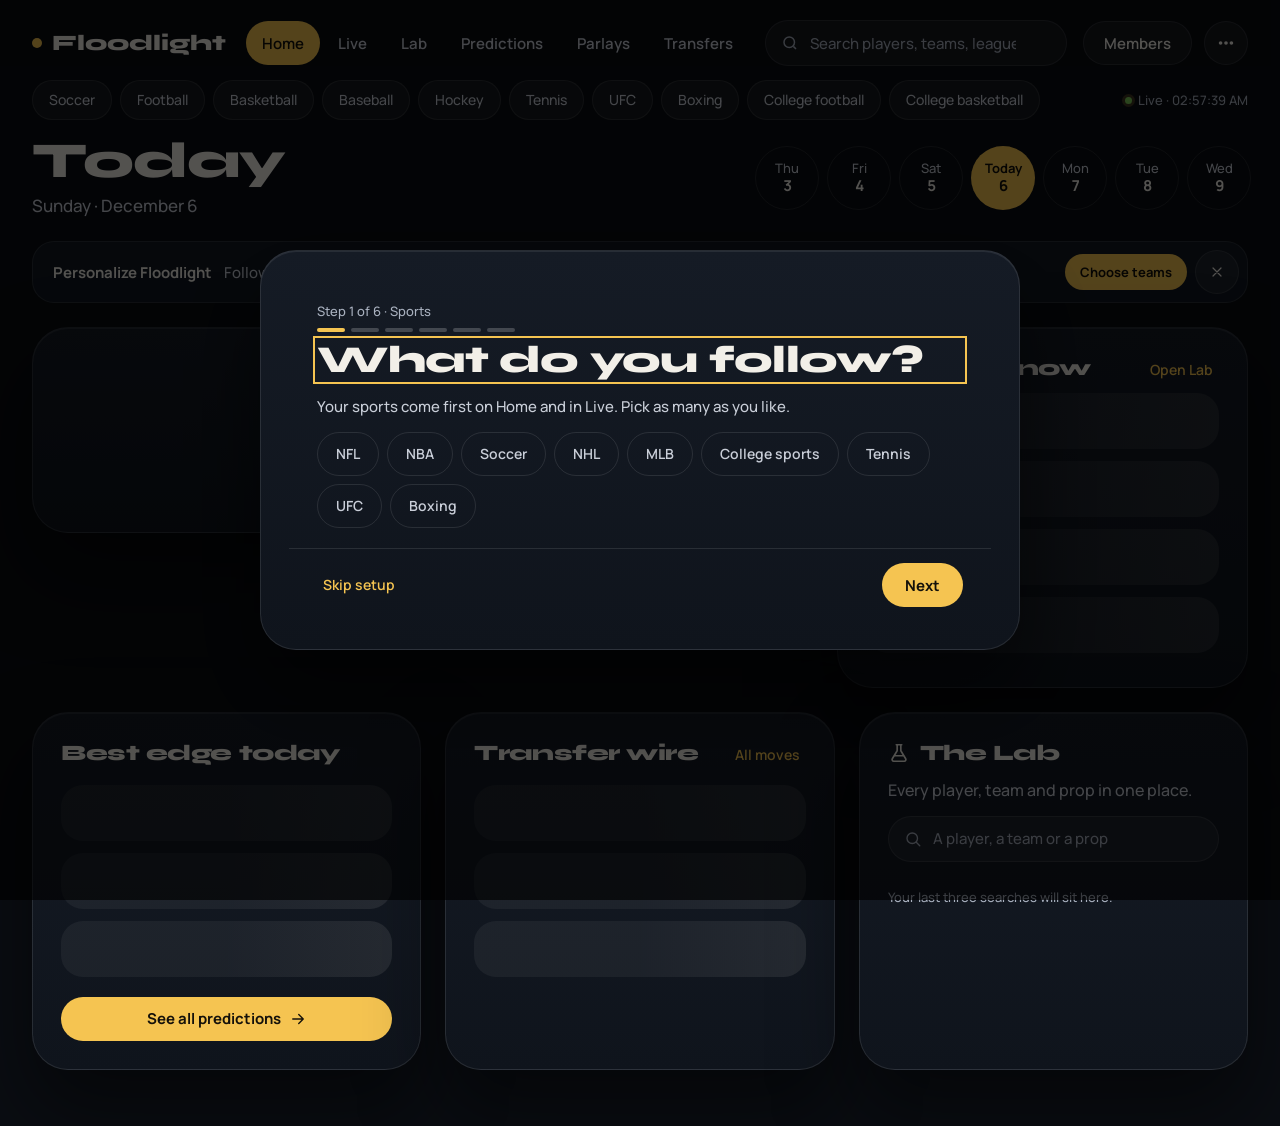
==== index.html @ 380889b6 "Merge main into the accounts and plans branch Co-Authored-By: Claude Opus 5.5 <noreply@anthropic.com" ====
<!doctype html>
<html lang="en">
<head>
<meta charset="utf-8">
<meta name="viewport" content="width=device-width,initial-scale=1,viewport-fit=cover">
<title>Floodlight</title>
<link rel="manifest" href="manifest.webmanifest">
<link rel="apple-touch-icon" href="icons/apple-touch-icon.png">
<link rel="icon" type="image/png" sizes="192x192" href="icons/icon-192.png">
<meta name="apple-mobile-web-app-capable" content="yes">
<meta name="mobile-web-app-capable" content="yes">
<meta name="apple-mobile-web-app-title" content="Floodlight">
<meta name="apple-mobile-web-app-status-bar-style" content="black-translucent">
<meta name="theme-color" content="#0A0D12">
<script id="flBoot">
/* The saved theme, applied before anything is drawn so the page never flashes the wrong one. Unknown or missing: Night Match. */
(function(){var T={'night-match':['dark','#0A0D12','Syne:wght@600..800&family=Manrope:wght@400..800','Night Match'],'team-colors':['light','#EEF0F4','Outfit:wght@400..900','Team Colors'],'members-club':['dark','#0B1411','Instrument+Serif:ital@0;1&family=Hanken+Grotesk:wght@400..800',"Members\u2019 Club"],'aurora-glass':['dark','#070A14','Sora:wght@200..800','Aurora Glass'],'chrono':['light','#F5F5F3','Jost:wght@200..700','Chrono'],'stadium-gold':['dark','#07080A','Barlow+Condensed:ital,wght@1,600;1,700;1,800;1,900&family=Barlow:ital,wght@0,400;0,500;0,600;0,700;1,500;1,600;1,700&family=Montserrat:ital,wght@0,700;0,800;1,700;1,800;1,900&family=Syne:wght@800','Stadium Gold']};
var r=document.documentElement,t=null,p={};try{t=localStorage.getItem('floodlight-theme');p=JSON.parse(localStorage.getItem('fl.look')||'{}')||{}}catch(e){}
var pv=/[?&]flpreview=([a-z-]+)/.exec(location.search);if(pv&&window.parent!==window){t=pv[1];window.FL_PREVIEW=true;r.classList.add('fl-preview')}   /* the theme preview in Settings: this theme, nothing saved */
if(!Object.prototype.hasOwnProperty.call(T,t))t='night-match';
window.FL_THEMES=T;window.flApplyTheme=function(id){if(!Object.prototype.hasOwnProperty.call(T,id))id='night-match';r.dataset.theme=id;r.dataset.scheme=T[id][0];
var m=document.querySelector('meta[name="theme-color"]');if(m)m.content=T[id][1];
var href='https://fonts.googleapis.com/css2?family='+T[id][2]+'&display=swap',l=document.getElementById('flFonts');
if(!l){l=document.createElement('link');l.rel='stylesheet';l.id='flFonts';document.head.appendChild(l)}if(l.getAttribute('href')!==href)l.setAttribute('href',href);return id};
window.flApplyTheme(t);if(p.bright==='dim'||p.bright==='bright')r.dataset.bright=p.bright})();
</script>
<link rel="preconnect" href="https://site.api.espn.com" crossorigin>
<link rel="preconnect" href="https://site.web.api.espn.com" crossorigin>
<link rel="preconnect" href="https://a.espncdn.com">
<link rel="preconnect" href="https://images.fotmob.com">
<link rel="preconnect" href="https://fonts.googleapis.com">
<link rel="preconnect" href="https://fonts.gstatic.com" crossorigin>
<link rel="stylesheet" href="theme.css" id="flTheme">
<link rel="stylesheet" href="arena.css" id="flArena">
<link rel="stylesheet" href="tokens.css" id="flTokens">
<link rel="stylesheet" href="heat.css">
<link rel="stylesheet" href="themes.css" id="flThemes">
<link rel="stylesheet" href="pages.css">
<style>
/* Layout: three-pane match centre. Competitions rail | fixtures list | match sheet (pitch, stats, flow). Collapses to chips + sheet on phones. */
:root{
  --bg:#EEF1F5; --surface:#FFFFFF; --surface-2:#F5F7FA; --line:#DCE1EA; --fg:#0E1420; --muted:#5C677D;
  --accent:#A87400; --accent-ink:#FFFFFF; --live:#E5383B; --win:#1F9D55; --draw:#8A93A6; --loss:#D64545;
  --pitch:#2F7A4C; --pitch-2:#2B7146; --chalk:rgba(255,255,255,.85);
  --shadow:0 1px 2px rgba(14,20,32,.06),0 6px 24px rgba(14,20,32,.06);
  --f-display:"Sofia Sans Extra Condensed","Arial Narrow",Impact,sans-serif;
  --f-body:"Sofia Sans",system-ui,-apple-system,"Segoe UI",sans-serif;
  --f-mono:"Sofia Sans",system-ui,-apple-system,"Segoe UI",sans-serif;   /* numbers use tabular figures, set on body */
  color-scheme:light;
}
@media (prefers-color-scheme: dark){:root:not([data-scheme="light"]){
  --bg:#0B111C; --surface:#121A28; --surface-2:#182234; --line:#243049; --fg:#E8ECF3; --muted:#8C98B0;
  --accent:#F4C542; --accent-ink:#1A1405; --live:#FF5A5F; --win:#3FCB7E; --draw:#8C98B0; --loss:#FF6B6B;
  --pitch:#164A2E; --pitch-2:#14432A; --chalk:rgba(255,255,255,.7);
  --shadow:0 1px 2px rgba(0,0,0,.3),0 8px 30px rgba(0,0,0,.25); color-scheme:dark}}
:root[data-scheme="dark"]{
  --bg:#0B111C; --surface:#121A28; --surface-2:#182234; --line:#243049; --fg:#E8ECF3; --muted:#8C98B0;
  --accent:#F4C542; --accent-ink:#1A1405; --live:#FF5A5F; --win:#3FCB7E; --draw:#8C98B0; --loss:#FF6B6B;
  --pitch:#164A2E; --pitch-2:#14432A; --chalk:rgba(255,255,255,.7);
  --shadow:0 1px 2px rgba(0,0,0,.3),0 8px 30px rgba(0,0,0,.25); color-scheme:dark}

*{box-sizing:border-box}
html,body{height:100%}
body{margin:0;background:var(--bg);color:var(--fg);font:14px/1.45 var(--f-body);-webkit-font-smoothing:antialiased}
/* home-screen app: keep content clear of the phone's status bar and give that strip the page colour */
body{padding-top:env(safe-area-inset-top,0px)}
body::before{content:"";position:fixed;top:0;left:0;right:0;height:env(safe-area-inset-top,0px);background:var(--bg);z-index:39}
button{font:inherit;color:inherit;background:none;border:0;cursor:pointer}
button:focus-visible,input:focus-visible,a:focus-visible{outline:2px solid var(--accent);outline-offset:2px;border-radius:var(--r-ctl)}
img{max-width:100%}
[hidden]{display:none!important}
.num{font-variant-numeric:tabular-nums}

/* ---------- top bar ---------- */
.top{position:sticky;top:env(safe-area-inset-top,0px);z-index:20;background:color-mix(in oklab,var(--bg) 88%,transparent);backdrop-filter:none;border-bottom:1px solid var(--line)}
.top-in{display:flex;align-items:center;gap:16px;padding-block:10px;padding-left:max(16px,env(safe-area-inset-left,0px));padding-right:max(16px,env(safe-area-inset-right,0px))}
.brand{display:flex;align-items:center;gap:10px;font:900 26px/1 var(--f-display);letter-spacing:.02em;text-transform:uppercase;white-space:nowrap}
.brand svg{width:28px;height:28px}
.brand small{font:600 12px/1 var(--f-mono);letter-spacing:.14em;color:var(--muted);text-transform:uppercase;margin-left:2px}
.search{flex:1;max-width:420px;margin-left:auto;position:relative}
.search input{width:100%;height:36px;border-radius:var(--r-pill);border:1px solid var(--line);background:var(--surface);color:var(--fg);padding:0 14px 0 34px;font:inherit}
.search svg{position:absolute;left:12px;top:10px;width:16px;height:16px;color:var(--muted)}
.icon-btn{width:36px;height:36px;border-radius:50%;border:1px solid var(--line);background:var(--surface);display:grid;place-items:center;flex:none}
.icon-btn svg{width:18px;height:18px}
.sync{font:500 12px/1 var(--f-mono);color:var(--muted);white-space:nowrap;display:flex;align-items:center;gap:6px}
.sync i{width:7px;height:7px;border-radius:50%;background:var(--win);display:inline-block}
.sync.busy i{background:var(--accent-fill);animation:pulse 1s infinite}

/* ---------- live ticker ---------- */
.ticker{display:flex;align-items:center;gap:8px;overflow-x:auto;scrollbar-width:none;padding-block:8px;padding-left:max(16px,env(safe-area-inset-left,0px));padding-right:max(16px,env(safe-area-inset-right,0px));border-top:1px solid var(--line)}
.ticker::-webkit-scrollbar{display:none}
.ticker .lab{flex:none;font:600 12px/1 var(--f-mono);letter-spacing:.16em;text-transform:uppercase;color:var(--live);display:flex;align-items:center;gap:6px}
.ticker .lab.next{color:var(--muted)}
.ticker .lab::before{content:"";width:7px;height:7px;border-radius:50%;background:currentColor;animation:pulse 1.4s infinite}
.ticker .lab.next::before{animation:none}
.tk{flex:none;display:flex;align-items:center;gap:7px;min-height:36px;padding:4px 12px 4px 4px;border-radius:var(--r-pill);background:var(--surface);border:1px solid var(--line);font-weight:600;font-size:13px;white-space:nowrap}
.tk:hover{border-color:var(--fg)}
.tk .mn{font:600 12px/1 var(--f-mono);color:#fff;background:var(--live-fill,var(--live));padding:6px 7px;border-radius:var(--r-pill);min-width:34px;text-align:center}
.tk .mn.pre{background:var(--surface-2);color:var(--muted)}
.tk img{width:18px;height:18px;object-fit:contain}
.tk .s{font:800 17px/1 var(--f-display);margin:0 2px}
.tk.sel{border-color:var(--fg);background:var(--surface-2)}
.sr-only{position:absolute;width:1px;height:1px;padding:0;margin:-1px;overflow:hidden;clip:rect(0,0,0,0);white-space:nowrap;border:0}
.group.live-group .group-h strong{color:var(--live)}
.skip{position:absolute;left:-999px;top:8px;z-index:99;background:var(--accent-fill);color:var(--accent-ink);padding:8px 12px;border-radius:var(--r-ctl);font-weight:600}
.skip:focus{left:16px}

/* ---------- shell ---------- */
.shell{display:grid;grid-template-columns:240px minmax(0,1fr) minmax(0,1.25fr);gap:20px;padding-block:20px;padding-left:max(16px,env(safe-area-inset-left,0px));padding-right:max(16px,env(safe-area-inset-right,0px));max-width:1640px;margin:0 auto;align-items:start}
.rail{position:sticky;top:calc(env(safe-area-inset-top,0px) + 126px);max-height:calc(100vh - 146px);overflow:auto;padding-right:4px;scrollbar-width:thin}
.rail h4{font:600 12px/1 var(--f-mono);letter-spacing:.16em;text-transform:uppercase;color:var(--muted);margin:18px 10px 8px}
.rail h4:first-child{margin-top:0}
.lg{display:flex;align-items:center;gap:10px;width:100%;text-align:left;padding:7px 10px;border-radius:var(--r-ctl);font-weight:500;color:var(--fg)}
.lg:hover{background:var(--surface)}
.lg.on{background:var(--fg);color:var(--bg)}
.lg img{width:18px;height:18px;object-fit:contain;flex:none}
.lg .dot{width:18px;height:18px;flex:none;display:grid;place-items:center}
.lg span{flex:1;min-width:0;overflow:hidden;text-overflow:ellipsis;white-space:nowrap}
.lg b{font:600 12px/1 var(--f-mono);padding:3px 6px;border-radius:var(--r-pill);background:var(--surface-2);color:var(--muted)}
.lg b.live{background:var(--live-fill,var(--live));color:#fff}
.lg.on b{background:color-mix(in oklab,var(--bg) 20%,transparent);color:var(--bg)}
.lg.empty{opacity:.45}

.chips{display:none}

/* ---------- fixtures ---------- */
.dates{position:relative;display:flex;gap:4px;overflow-x:auto;scrollbar-width:none}
.dates::-webkit-scrollbar{display:none}
.date{flex:none;display:inline-flex;align-items:baseline;gap:5px;height:34px;padding:0 11px;border-radius:var(--r-pill);border:1px solid transparent;background:transparent;line-height:34px;white-space:nowrap}
.date:hover{background:var(--surface-2)}
.date small{font:600 12px/1 var(--f-body);color:var(--muted)}
.date strong{font:800 16px/1 var(--f-display)}
.date.today{border-color:var(--line)}
.date.on{background:var(--accent-fill);border-color:var(--accent-fill);color:var(--accent-ink)}
.date.on small{color:inherit;opacity:.8}

.livebar{display:flex;align-items:center;gap:10px;margin-bottom:14px;flex-wrap:wrap}
.livebar h2{font:900 34px/1 var(--f-display);text-transform:uppercase;margin:0;letter-spacing:.01em}
.livebar .count{font:600 12px/1 var(--f-mono);color:var(--muted);letter-spacing:.08em;text-transform:uppercase}
.pill{display:inline-flex;align-items:center;gap:6px;padding:4px 9px;border-radius:var(--r-pill);font:600 12px/1 var(--f-mono);letter-spacing:.06em;text-transform:uppercase}
.pill.live{background:color-mix(in oklab,var(--live) 14%,transparent);color:var(--live)}
.pill.live::before{content:"";width:6px;height:6px;border-radius:50%;background:currentColor;animation:pulse 1.4s infinite}

.group{margin-bottom:18px}
.group-h{display:flex;align-items:center;gap:8px;padding:0 4px 8px;font:600 12px/1.2 var(--f-body);color:var(--muted)}
.group-h img{width:18px;height:18px;object-fit:contain}
.group-h strong{color:var(--fg);font-weight:600}
.cards{display:flex;flex-direction:column;gap:6px}

.m{position:relative;display:grid;grid-template-columns:64px minmax(0,1fr) auto;align-items:center;gap:12px;padding:10px 14px 10px 18px;background:var(--surface);border:1px solid var(--line);border-radius:var(--r-card);text-align:left;width:100%;overflow:hidden;transition:transform .15s,border-color .15s}
.m:hover{border-color:color-mix(in oklab,var(--fg) 25%,var(--line))}
.m.sel{border-color:var(--fg);box-shadow:var(--shadow)}
.m::before{content:"";position:absolute;left:0;top:0;bottom:0;width:5px;background:linear-gradient(var(--hc) 0 50%,var(--ac) 50% 100%)}
.m .st{font:600 12px/1.15 var(--f-mono);color:var(--muted);text-align:center}
.m .st.live{color:var(--live)}
.m .st.live .min{font-size:15px;display:block}
.m .st .ko{font-size:14px;color:var(--fg)}
.m .tms{display:grid;gap:5px;min-width:0}
.tm{display:flex;align-items:center;gap:9px;min-width:0}
.tm img{width:22px;height:22px;object-fit:contain;flex:none}
.tm span{font-weight:600;overflow:hidden;text-overflow:ellipsis;white-space:nowrap}
.tm.lose span{color:var(--muted);font-weight:500}
.sc{display:grid;gap:5px;text-align:right;font:800 22px/22px var(--f-display);min-width:20px}
.sc .lose{color:var(--muted)}
.m.goal-flash{animation:flash 2.4s ease-out}
@keyframes flash{0%,30%{background:color-mix(in oklab,var(--accent) 30%,var(--surface))}100%{background:var(--surface)}}
@keyframes pulse{50%{opacity:.35}}

.empty-state{padding:40px 20px;text-align:center;color:var(--muted);border:1px dashed var(--line);border-radius:var(--r-card)}
.empty-state strong{display:block;font:800 22px/1.1 var(--f-display);text-transform:uppercase;color:var(--fg);margin-bottom:6px}
.skel{height:64px;border-radius:var(--r-card);background:var(--surface);background-size:200% 100%;animation:sk 1.2s infinite}
@keyframes sk{to{background-position:-200% 0}}

/* ---------- match sheet ---------- */
.sheet{position:sticky;top:calc(env(safe-area-inset-top,0px) + 126px);background:var(--surface);border:1px solid var(--line);border-radius:var(--r-card);overflow:hidden;box-shadow:var(--shadow);max-height:calc(100vh - 146px);display:flex;flex-direction:column}
.sheet-body{overflow:auto;scrollbar-width:thin}
.hero{position:relative;padding:18px 20px 16px;background:
  linear-gradient(105deg,color-mix(in oklab,var(--hc) 26%,var(--surface)) 0 49.6%,color-mix(in oklab,var(--ac) 26%,var(--surface)) 50.4% 100%)}
.hero-top{display:flex;justify-content:space-between;align-items:center;gap:10px;font:600 12px/1.2 var(--f-mono);letter-spacing:.08em;text-transform:uppercase;color:var(--muted)}
.hero-top .lgname{display:flex;align-items:center;gap:6px;min-width:0}
.hero-top .lgname span{overflow:hidden;text-overflow:ellipsis;white-space:nowrap}
.close{display:grid}
.board{display:grid;grid-template-columns:minmax(0,1fr) auto minmax(0,1fr);align-items:center;gap:12px;margin-top:14px}
.side{display:flex;flex-direction:column;align-items:center;gap:8px;text-align:center;min-width:0}
.side img{width:68px;height:68px;object-fit:contain;filter:none}
.side strong{font:800 20px/1.05 var(--f-display);text-transform:uppercase;letter-spacing:.01em;text-wrap:balance}
.form{display:flex;gap:3px}
.form i{width:16px;height:16px;border-radius:4px;font:700 12px/16px var(--f-mono);font-style:normal;color:#fff;text-align:center}
.form .W{background:var(--win)}.form .D{background:var(--draw)}.form .L{background:var(--loss)}
.score{text-align:center}
.score .big{font:900 64px/0.9 var(--f-display);letter-spacing:.02em;white-space:nowrap}
.score .big em{font-style:normal;color:var(--muted);margin:0 6px;font-weight:600}
.score .status{margin-top:8px;display:inline-flex}
.score .kick{font:800 34px/1 var(--f-display)}
.score .sub{font:500 12px/1.3 var(--f-mono);color:var(--muted);margin-top:6px}
.scorers{display:grid;grid-template-columns:1fr 1fr;gap:16px;margin-top:12px;font-size:12px;color:var(--muted)}
.scorers div:last-child{text-align:right}
.meta-row{display:flex;flex-wrap:wrap;gap:6px 14px;justify-content:center;margin-top:12px;font:500 12px/1.3 var(--f-mono);color:var(--muted)}

.tabs{display:flex;gap:2px;padding:0 12px;border-bottom:1px solid var(--line);overflow-x:auto;scrollbar-width:none;background:var(--surface);position:sticky;top:0;z-index:2}
.tabs::-webkit-scrollbar{display:none}
.tab{padding:12px 12px 10px;font:600 13px/1 var(--f-body);color:var(--muted);border-bottom:2px solid transparent;white-space:nowrap}
.tab.on{color:var(--fg);border-color:var(--accent)}
.pane{padding:18px 20px 24px}
.pane h5{font:600 12px/1 var(--f-mono);letter-spacing:.16em;text-transform:uppercase;color:var(--muted);margin:0 0 10px}
.seg{display:inline-flex;border:1px solid var(--line);border-radius:var(--r-pill);padding:2px;margin-bottom:12px}
.seg button{padding:5px 12px;border-radius:var(--r-pill);font:600 12px/1 var(--f-body);color:var(--muted)}
.seg button.on{background:var(--fg);color:var(--bg)}

/* pitch */
.pitch-wrap{position:relative;border-radius:var(--r-card);overflow:hidden;background:var(--pitch)}
.pitch-wrap svg{display:block;width:100%;height:auto}
.legend{display:flex;flex-wrap:wrap;gap:6px 14px;margin-top:10px;font-size:12px;color:var(--muted);align-items:center}
.legend i{display:inline-block;width:10px;height:10px;border-radius:50%;margin-right:5px;vertical-align:-1px}
.tip{position:absolute;pointer-events:none;background:var(--fg);color:var(--bg);padding:6px 9px;border-radius:var(--r-ctl);font-size:12px;max-width:240px;line-height:1.3;transform:translate(-50%,calc(-100% - 10px));z-index:3}
.bench{display:grid;grid-template-columns:1fr 1fr;gap:16px;margin-top:16px}
.bench ul{list-style:none;margin:0;padding:0;display:grid;gap:5px;font-size:12.5px}
.bench li{display:flex;gap:8px;align-items:baseline}
.bench li b{font:600 12px/1 var(--f-mono);color:var(--muted);width:20px;text-align:right;flex:none}
.bench li.in{color:var(--win)}
.bench .head{display:flex;align-items:center;gap:8px;font-weight:600;margin-bottom:8px}
.bench .head i{width:10px;height:10px;border-radius:3px}
.bench .head small{font:500 12px/1 var(--f-mono);color:var(--muted);margin-left:auto}

/* stats */
.poss{margin-bottom:22px}
.poss-n{display:flex;justify-content:space-between;font:900 40px/1 var(--f-display)}
.poss-n small{font:600 12px/1 var(--f-mono);letter-spacing:.14em;color:var(--muted);text-transform:uppercase;align-self:center}
.poss-bar{display:flex;height:14px;border-radius:var(--r-pill);overflow:hidden;margin-top:8px;gap:3px}
.poss-bar div{transition:flex-grow .6s}
.stat{display:grid;grid-template-columns:48px 1fr 48px;align-items:center;gap:10px;margin-bottom:12px}
.stat .v{font:600 14px/1 var(--f-mono)}
.stat .v:last-child{text-align:right}
.stat .v.lead{color:var(--fg)}
.stat .v:not(.lead){color:var(--muted)}
.stat .lbl{font-size:12px;text-align:center;color:var(--muted);margin-bottom:5px}
.stat .bars{display:grid;grid-template-columns:1fr 1fr;gap:4px}
.stat .bars span{height:6px;border-radius:var(--r-pill);background:var(--surface-2);overflow:hidden;display:flex}
.stat .bars span:first-child{justify-content:flex-end}
.stat .bars i{display:block;height:100%;border-radius:var(--r-pill);transition:width .6s}

/* flow */
.flow svg{width:100%;height:auto;display:block;overflow:visible}
.events{list-style:none;margin:18px 0 0;padding:0;display:grid;gap:2px}
.ev{display:grid;grid-template-columns:1fr 44px 1fr;align-items:center;gap:10px;padding:7px 0;border-top:1px solid var(--line);font-size:13px}
.ev .min{font:600 12px/1 var(--f-mono);text-align:center;color:var(--muted)}
.ev .h{text-align:right}
.ev .who{font-weight:600}
.ev small{display:block;color:var(--muted);font-size:12px}
.ev .ic{display:inline-block;vertical-align:-2px}
.ev.period{grid-template-columns:1fr;text-align:center;font:600 12px/1 var(--f-mono);letter-spacing:.16em;color:var(--muted);text-transform:uppercase;padding:10px 0}

/* table */
.tbl-wrap{overflow-x:auto}
table{width:100%;border-collapse:collapse;font-size:13px}
th{font:600 12px/1 var(--f-mono);letter-spacing:.1em;text-transform:uppercase;color:var(--muted);text-align:right;padding:8px 6px;border-bottom:1px solid var(--line)}
th:nth-child(2){text-align:left}
td{padding:7px 6px;text-align:right;border-bottom:1px solid var(--line);font-variant-numeric:tabular-nums}
td.t{text-align:left;display:flex;align-items:center;gap:8px;white-space:nowrap}
td.t img{width:18px;height:18px;object-fit:contain}
td.r{position:relative;color:var(--muted);font-family:var(--f-mono);font-size:12px;padding-left:10px}
td.r i{position:absolute;left:0;top:6px;bottom:6px;width:3px;border-radius:2px}
tr.hl td{background:color-mix(in oklab,var(--accent) 14%,transparent);font-weight:600}
td.pts{font-weight:700}
.notes{display:flex;flex-wrap:wrap;gap:6px 14px;margin-top:10px;font-size:12px;color:var(--muted)}
.notes i{display:inline-block;width:8px;height:8px;border-radius:2px;margin-right:5px}
.grp-name{font:800 16px/1 var(--f-display);text-transform:uppercase;margin:18px 0 6px}
.grp-name{display:flex;align-items:center;gap:8px}.conf-logo{width:24px;height:24px;object-fit:contain;flex:none}.conf-logo.sm{width:16px;height:16px;vertical-align:-3px;margin-right:5px}
.lg img[src*="NCAA_D"]{width:30px!important;height:18px!important;object-fit:contain;background:#fff;border-radius:4px;padding:1px 2px}

/* feed */
.feed{list-style:none;margin:0;padding:0}
.feed li{display:grid;grid-template-columns:42px 1fr;gap:10px;padding:9px 0;border-top:1px solid var(--line);font-size:13px}
.feed li:first-child{border-top:0}
.feed .min{font:600 12px/1.4 var(--f-mono);color:var(--muted)}
.feed li.key{font-weight:600}
.feed li.key .min{color:var(--accent)}

.sheet-empty{padding:60px 30px;text-align:center;color:var(--muted)}
.sheet-empty svg{width:120px;margin:0 auto 14px;display:block;opacity:.8}
.sheet-empty strong{display:block;font:900 28px/1 var(--f-display);text-transform:uppercase;color:var(--fg);margin-bottom:8px}
.note{font-size:13px;color:var(--muted);padding:24px 0;text-align:center}

/* toast */
.toasts{position:fixed;right:max(16px,env(safe-area-inset-right,0px));top:calc(env(safe-area-inset-top,0px) + 70px);display:grid;gap:8px;z-index:50}
.toast{position:relative;background:var(--fg);color:var(--bg);border-radius:var(--r-card);padding:10px 40px 10px 16px;display:flex;align-items:center;gap:12px;box-shadow:var(--shadow);animation:tin .4s cubic-bezier(.2,1.4,.4,1);cursor:pointer;max-width:min(360px,calc(100vw - 32px))}
.toast-x{position:absolute;top:50%;right:8px;transform:translateY(-50%);width:26px;height:26px;border-radius:50%;display:grid;place-items:center;color:var(--bg);opacity:.7;font-size:13px;line-height:1}
.toast-x:hover,.toast-x:focus-visible{opacity:1;background:color-mix(in oklab,var(--bg) 18%,transparent)}
.toast b{font:900 26px/1 var(--f-display);color:var(--accent);letter-spacing:.04em}
.toast span{font:600 13px/1.25 var(--f-body)}
@keyframes tin{from{transform:translateX(30px);opacity:0}}


/* ---------- search results ---------- */
.sresults{position:absolute;top:42px;left:0;right:0;min-width:300px;background:var(--surface);border:1px solid var(--line);border-radius:var(--r-card);box-shadow:var(--shadow);padding:6px;z-index:30;max-height:70vh;overflow:auto}
.sr-h{font:600 12px/1 var(--f-mono);letter-spacing:.14em;text-transform:uppercase;color:var(--muted);padding:10px 10px 6px}
.sr{display:flex;align-items:center;gap:10px;width:100%;padding:8px 10px;border-radius:var(--r-ctl);text-align:left}
.sr:hover,.sr:focus-visible{background:var(--surface-2)}
.sr img{width:26px;height:26px;object-fit:contain;flex:none}
.sr img.face{width:34px;height:42px;border-radius:var(--r-ctl);object-fit:cover;object-position:50% 10%;background:var(--surface-2)}
.sr div{min-width:0}.sr strong{display:block;font-weight:600;overflow:hidden;text-overflow:ellipsis;white-space:nowrap}
.sr small{display:block;color:var(--muted);font-size:12px;overflow:hidden;text-overflow:ellipsis;white-space:nowrap}
.sr-none{padding:14px 10px;color:var(--muted);font-size:13px}

/* ---------- team & player pages ---------- */
.back{display:inline-flex;align-items:center;gap:4px;font:600 12px/1 var(--f-body);color:var(--fg);padding:6px 11px 6px 7px;border-radius:var(--r-pill);border:1px solid var(--line);background:var(--surface)}
.back svg{width:14px;height:14px}
.hero.solo{background:color-mix(in oklab,var(--tc) 30%,var(--surface))}
.thead{display:flex;gap:16px;align-items:center;margin-top:14px}
.thead .crest{width:76px;height:76px;object-fit:contain;flex:none;filter:none}
.thead .face{width:92px;height:116px;border-radius:var(--r-card);object-fit:cover;object-position:50% 8%;background:var(--surface-2);border:3px solid var(--tc);flex:none;box-shadow:none}
.thead h3{font:900 34px/0.95 var(--f-display);text-transform:uppercase;margin:0;text-wrap:balance}
.thead p{margin:6px 0 0;color:var(--muted);font-size:13px;display:flex;flex-wrap:wrap;gap:4px 10px;align-items:center}
.thead p img{width:18px;height:18px;object-fit:contain;vertical-align:-4px}
.tiles{display:grid;grid-template-columns:repeat(4,minmax(0,1fr));gap:8px;margin-top:16px}
.tile{background:color-mix(in oklab,var(--surface) 75%,transparent);border:1px solid var(--line);border-radius:var(--r-ctl);padding:10px 12px}
.tile b{display:block;font:800 26px/1 var(--f-display)}
.tile span{font:600 12px/1.2 var(--f-mono);letter-spacing:.1em;text-transform:uppercase;color:var(--muted)}
.linkbtn{color:inherit;font:inherit;text-decoration:underline;text-decoration-color:color-mix(in oklab,var(--fg) 30%,transparent);text-underline-offset:3px}
.linkbtn:hover{text-decoration-color:currentColor}
.prow{display:grid;grid-template-columns:28px 22px minmax(0,1fr) auto;align-items:center;gap:10px;padding:8px 6px;border-top:1px solid var(--line);width:100%;text-align:left;font-size:13px}
.prow:hover{background:var(--surface-2)}
.prow b{font:600 12px/1 var(--f-mono);color:var(--muted);text-align:right}
.prow img{width:22px;height:15px;object-fit:cover;border-radius:2px}
.prow .nm{min-width:0}.prow .nm span{font-weight:600}.prow .nm small{display:block;color:var(--muted);font-size:12px}
.prow .st2{font:500 12px/1 var(--f-mono);color:var(--muted);white-space:nowrap;text-align:right}
.fx{display:grid;grid-template-columns:64px minmax(0,1fr) auto;gap:10px;align-items:center;padding:9px 0;border-top:1px solid var(--line);font-size:13px}
.fx .d{font:600 12px/1.3 var(--f-mono);color:var(--muted)}
.fx .vs{display:flex;align-items:center;gap:8px;min-width:0}
.fx .vs img{width:18px;height:18px;object-fit:contain;flex:none}
.fx .vs span{overflow:hidden;text-overflow:ellipsis;white-space:nowrap}
.fx .vs small{color:var(--muted);white-space:nowrap}
.fx .r{display:flex;align-items:center;gap:8px;font:600 13px/1 var(--f-mono)}
.res{font:700 12px/1 var(--f-mono);padding:4px 6px;border-radius:var(--r-ctl);color:#fff;display:inline-block;min-width:20px;text-align:center}
.res.W{background:var(--win)}.res.D{background:var(--draw)}.res.L{background:var(--loss)}
.news a{display:grid;grid-template-columns:minmax(0,1fr) auto;gap:12px;padding:11px 0;border-top:1px solid var(--line);color:var(--fg);text-decoration:none;align-items:center}
.news a:hover strong{text-decoration:underline}
.news strong{font-weight:600;display:block}
.news small{color:var(--muted);font-size:12px}
.news img{width:88px;height:50px;object-fit:cover;border-radius:var(--r-ctl)}
.bio{display:grid;grid-template-columns:repeat(2,minmax(0,1fr));gap:1px;background:var(--line);border:1px solid var(--line);border-radius:var(--r-card);overflow:hidden;margin-bottom:20px}
.bio div{background:var(--surface);padding:10px 12px;min-width:0}
.bio span{display:block;font:600 12px/1 var(--f-mono);letter-spacing:.12em;text-transform:uppercase;color:var(--muted);margin-bottom:5px}
.bio strong{font-weight:600;display:flex;align-items:center;gap:6px;flex-wrap:wrap}
.bio strong img{width:20px;height:14px;object-fit:cover;border-radius:2px}
.bio a{color:var(--fg)}
.clubs{display:flex;flex-wrap:wrap;gap:8px;margin-bottom:20px}
.club{display:flex;align-items:center;gap:8px;padding:5px 12px 5px 5px;border:1px solid var(--line);border-radius:var(--r-pill);font-size:12.5px;font-weight:600;background:var(--surface)}
.club img{width:24px;height:24px;object-fit:contain}
.club small{font:500 12px/1 var(--f-mono);color:var(--muted)}
.club.now{border-color:var(--fg)}
.ai{border:1px solid var(--line);border-radius:var(--r-card);padding:16px;margin-top:20px;background:var(--surface-2)}
.ai h4{margin:0 0 6px;font:800 21px/1.1 var(--f-display);text-transform:uppercase}
.ai p{margin:0 0 12px;color:var(--muted);font-size:13px;max-width:62ch}
.btn{display:inline-flex;align-items:center;gap:8px;padding:9px 15px;border-radius:var(--r-pill);background:var(--fg);color:var(--bg);font-weight:600;font-size:13px}
.btn.ghost{background:transparent;color:var(--fg);border:1px solid var(--line)}
.btn[disabled]{opacity:.5;cursor:wait}
.keyrow{display:flex;gap:8px;flex-wrap:wrap;margin-top:4px}
.keyrow input{flex:1;min-width:200px;height:38px;border-radius:var(--r-pill);border:1px solid var(--line);background:var(--surface);color:var(--fg);padding:0 14px;font:inherit}
.conf{font:600 12px/1 var(--f-mono);padding:3px 6px;border-radius:var(--r-pill);text-transform:uppercase;letter-spacing:.06em;white-space:nowrap}
.conf.high{background:color-mix(in oklab,var(--win) 18%,transparent);color:var(--win)}
.conf.medium{background:color-mix(in oklab,var(--accent) 22%,transparent);color:var(--accent)}
.conf.low{background:color-mix(in oklab,var(--loss) 16%,transparent);color:var(--loss)}
.xi-list{list-style:none;margin:12px 0 0;padding:0}
.xi-list li{display:grid;grid-template-columns:28px 44px minmax(0,1fr) auto;gap:8px;align-items:baseline;padding:7px 0;border-top:1px solid var(--line);font-size:13px}
.xi-list b{font:600 12px/1 var(--f-mono);color:var(--muted);text-align:right}
.xi-list .pos{font:600 12px/1 var(--f-mono);color:var(--muted)}
.xi-list small{display:block;color:var(--muted);font-size:12px}
.srcs{list-style:none;padding:0;margin:8px 0 0;display:grid;gap:7px;font-size:12.5px}
.srcs a{color:var(--fg)}
.srcs small{color:var(--muted)}
.callout{font-size:12.5px;color:var(--muted);border-left:3px solid var(--accent);padding:6px 0 6px 12px;margin:12px 0}
.ctable td,.ctable th{white-space:nowrap}
.ctable td.t{white-space:nowrap}
.ctable tr.season td{border-top:2px solid var(--line)}
.sub-h{display:flex;align-items:baseline;justify-content:space-between;gap:10px;margin:22px 0 10px}
.sub-h h5{margin:0}
.sub-h small{color:var(--muted);font-size:12px}
.err{color:var(--loss);font-size:13px;margin-top:10px}
@media (max-width:520px){ .tiles{grid-template-columns:repeat(2,minmax(0,1fr))} .thead h3{font-size:28px} .bio{grid-template-columns:1fr 1fr} }


/* ---------- odds, values, injuries, settings ---------- */
.mv{font:700 12px/1 var(--f-mono);white-space:nowrap}
.mv.up{color:var(--win)}.mv.down{color:var(--loss)}.mv.flat{color:var(--muted)}
.mls{display:grid;grid-template-columns:repeat(3,minmax(0,1fr));gap:8px}
.ml{position:relative;overflow:hidden;border:1px solid var(--line);border-radius:var(--r-card);padding:12px 12px 14px;background:var(--surface)}
.ml .lbl{display:block;font-size:12px;font-weight:600;color:var(--muted);overflow:hidden;text-overflow:ellipsis;white-space:nowrap}
.ml b{display:block;font:900 34px/1 var(--f-display);margin:6px 0 4px}
.ml .am{font:600 12px/1 var(--f-mono);color:var(--muted)}
.ml i{position:absolute;left:0;bottom:0;height:4px;background:var(--c)}
.lines{display:grid;gap:2px}
.ln{display:grid;grid-template-columns:minmax(0,1.3fr) minmax(60px,1fr) auto;gap:12px;align-items:center;padding:8px 6px;border-top:1px solid var(--line);font-size:13px;border-radius:var(--r-ctl)}
.ln small{color:var(--muted);font-size:12px}
.ln.main{background:color-mix(in oklab,var(--accent) 12%,transparent)}
.ln .bar{height:6px;border-radius:var(--r-pill);background:var(--surface-2);overflow:hidden}
.ln .bar i{display:block;height:100%;border-radius:var(--r-pill)}
.ln .pv{font:600 13px/1 var(--f-mono);white-space:nowrap;text-align:right}
.tick-up{animation:tup 1.6s ease-out}.tick-down{animation:tdn 1.6s ease-out}
@keyframes tup{0%,40%{background:color-mix(in oklab,var(--win) 22%,var(--surface))}}
@keyframes tdn{0%,40%{background:color-mix(in oklab,var(--loss) 22%,var(--surface))}}
.srcnote{font-size:12px;color:var(--muted);margin-top:16px;line-height:1.5}
.srcnote a{color:var(--fg)}
.oddrow{display:flex;gap:6px;flex-wrap:wrap;margin-top:2px;font:600 12px/1 var(--f-mono);color:var(--muted)}
.oddrow span{padding:3px 6px;border-radius:var(--r-ctl);background:var(--surface-2)}
.oddrow span.fav{background:color-mix(in oklab,var(--accent) 18%,transparent);color:var(--fg)}
.stat-badge{display:inline-block;font:600 12px/1 var(--f-mono);padding:3px 6px;border-radius:var(--r-pill);letter-spacing:.03em;white-space:nowrap;vertical-align:1px}
.stat-badge.injured{background:color-mix(in oklab,var(--loss) 16%,transparent);color:var(--loss)}
.stat-badge.suspended{background:color-mix(in oklab,var(--accent) 22%,transparent);color:var(--accent)}
.stat-badge.absent{background:var(--surface-2);color:var(--muted)}
img.mini{width:28px;height:35px;border-radius:var(--r-ctl);object-fit:cover;object-position:50% 10%;background:var(--surface-2);flex:none}
.news-out li{align-items:center}
.news-out li small{display:block;color:var(--muted);font-size:12px}
.prow.ph{grid-template-columns:28px 36px minmax(0,1fr) auto}
.xi-list li.ph{grid-template-columns:28px 30px minmax(0,1fr) auto;align-items:center}
.face-s{width:34px;height:42px;border-radius:var(--r-ctl);object-fit:cover;object-position:50% 10%;background:var(--surface-2);display:block}
img.espn-shot{object-fit:contain;object-position:50% 100%}
.prow .val{font:700 12.5px/1.2 var(--f-mono);color:var(--fg);text-align:right;white-space:nowrap}
.prow .val small{display:block;font-weight:500;color:var(--muted);font-size:12px}
.prow.out .nm span{color:var(--muted)}
.favbtn{display:inline-flex;align-items:center;gap:6px;font:600 12px/1 var(--f-body);padding:7px 12px;border-radius:var(--r-pill);border:1px solid var(--line);background:var(--surface);margin-top:10px}
.favbtn[aria-pressed="true"]{background:var(--fg);color:var(--bg);border-color:var(--fg)}
.quick{display:flex;gap:6px;margin:-4px 0 16px;overflow-x:auto;scrollbar-width:none}
.quick::-webkit-scrollbar{display:none}
.qf{flex:none;display:inline-flex;align-items:center;gap:6px;min-height:34px;padding:0 14px;border-radius:var(--r-pill);border:1px solid var(--line);background:var(--surface);font-weight:600;font-size:13px}
.qf[aria-pressed="true"]{background:var(--fg);color:var(--bg);border-color:var(--fg)}
.qf .dot{width:7px;height:7px;border-radius:50%;background:var(--live-fill,var(--live))}
.prefs{position:absolute;right:0;top:44px;width:260px;background:var(--surface);border:1px solid var(--line);border-radius:var(--r-card);box-shadow:var(--shadow);padding:14px;z-index:40}
.prefs h5{font:600 12px/1 var(--f-mono);letter-spacing:.14em;text-transform:uppercase;color:var(--muted);margin:0 0 8px}
.prefs .seg{display:flex;margin-bottom:12px}.prefs .seg button{flex:1}
.chk{display:flex;align-items:center;gap:10px;padding:7px 0;font-size:13.5px;font-weight:500;cursor:pointer}
.chk input{width:18px;height:18px;accent-color:var(--accent)}
.prefwrap{position:relative}
.bottomnav{display:none}
.chips.mk-hide{display:none!important}
code{font-family:var(--f-mono);font-size:.92em;background:var(--surface-2);padding:1px 5px;border-radius:4px}
:root[data-contrast="high"]{--muted:color-mix(in oklab,var(--fg) 82%,var(--bg));--line:color-mix(in oklab,var(--fg) 45%,var(--bg));--surface-2:color-mix(in oklab,var(--fg) 10%,var(--bg))}
:root[data-contrast="high"] :focus-visible{outline-width:3px!important;outline-offset:3px!important}
:root[data-contrast="high"] .m,:root[data-contrast="high"] .tk,:root[data-contrast="high"] .qf{border-width:2px}
:root[data-motion="reduce"] *{animation:none!important;transition:none!important}
@media (max-width:820px){
  .bottomnav{display:grid;grid-template-columns:repeat(5,1fr);position:fixed;left:0;right:0;bottom:0;z-index:35;background:color-mix(in oklab,var(--surface) 94%,transparent);backdrop-filter:none;border-top:1px solid var(--line);padding-bottom:env(safe-area-inset-bottom,0px);padding-left:env(safe-area-inset-left,0px);padding-right:env(safe-area-inset-right,0px)}
  .bottomnav button{display:flex;flex-direction:column;align-items:center;gap:3px;padding:9px 0 8px;font:600 12px/1 var(--f-body);color:var(--muted);min-height:54px}
  .bottomnav button[aria-current="true"]{color:var(--fg)}
  .bottomnav svg{width:22px;height:22px}
  .bottomnav b{position:absolute;margin-left:22px;margin-top:-2px;font:700 12px/1 var(--f-mono);background:var(--live-fill,var(--live));color:#fff;padding:2px 4px;border-radius:var(--r-pill)}
  .shell{padding-bottom:84px}
  .mls{gap:6px}.ml b{font-size:28px}
  .prefs{position:fixed;left:16px;right:16px;width:auto;top:calc(env(safe-area-inset-top,0px) + 60px)}
}


/* ---------- dates, seasons, transfers ---------- */
.datebar{display:flex;align-items:center;gap:6px;margin-bottom:10px}
.dnav{flex:none;width:36px;height:36px;border-radius:50%;border:1px solid var(--line);background:var(--surface);font:700 17px/1 var(--f-body);display:grid;place-items:center}
.dtoggle{flex:1;min-width:0;display:flex;align-items:center;gap:9px;height:36px;padding:0 14px;border-radius:var(--r-pill);border:1px solid var(--line);background:var(--surface);font-weight:600;font-size:13.5px}
.dtoggle > svg{width:16px;height:16px;flex:none;color:var(--muted)}
.dtoggle span{flex:1;min-width:0;text-align:left;overflow:hidden;text-overflow:ellipsis;white-space:nowrap}
.dtoggle .chev{transition:transform .2s}
.dtoggle[aria-expanded="true"]{border-color:var(--fg)}
.dtoggle[aria-expanded="true"] .chev{transform:rotate(180deg)}
.datepanel{display:flex;align-items:center;gap:8px;margin:0 0 14px;padding:4px;border:1px solid var(--line);border-radius:var(--r-pill);background:var(--surface)}
.datepanel .dates{flex:1;min-width:0}
.cal-pick{flex:none;position:relative;display:inline-flex;align-items:center;gap:6px;height:34px;padding:0 12px;border-radius:var(--r-pill);background:var(--surface-2);font:600 12px/1 var(--f-body);cursor:pointer;white-space:nowrap}
.cal-pick svg{width:15px;height:15px;pointer-events:none}
.cal-pick input{position:absolute;inset:0;opacity:0;width:100%;height:100%;cursor:pointer}
.cal-pick:focus-within{outline:2px solid var(--accent);outline-offset:2px}
@media (max-width:520px){ .cal-pick b{display:none} }
.season{display:inline-flex;align-items:center;gap:8px;font:600 12px/1 var(--f-mono);letter-spacing:.12em;text-transform:uppercase;color:var(--muted)}
.season select{font:600 13px/1 var(--f-body);letter-spacing:0;text-transform:none;color:var(--fg);background:var(--surface);border:1px solid var(--line);border-radius:var(--r-pill);padding:7px 12px;min-height:34px}
.tc-bar{display:flex;justify-content:space-between;align-items:center;gap:10px;margin-bottom:14px;flex-wrap:wrap}
.tc-bar .season{min-width:0;max-width:100%}.tc-bar .season select{min-width:0;max-width:100%;text-overflow:ellipsis}
.trow{display:grid;grid-template-columns:36px minmax(0,1.2fr) minmax(0,1fr) auto;gap:10px;align-items:center;width:100%;text-align:left;padding:8px 6px;border-top:1px solid var(--line);font-size:13px}
.trow:hover{background:var(--surface-2)}
.trow .nm{min-width:0}.trow .nm span{font-weight:600}.trow .nm small{display:block;color:var(--muted);font-size:12px;overflow:hidden;text-overflow:ellipsis;white-space:nowrap}
.club-c{display:flex;align-items:center;gap:7px;min-width:0;font-size:12.5px}
.club-c img{width:20px;height:20px;object-fit:contain;flex:none}
.club-c span{min-width:0;overflow:hidden;text-overflow:ellipsis;white-space:nowrap}
.club-c small{display:block;color:var(--muted);font-size:12px}
.fee{font:700 12.5px/1 var(--f-mono);white-space:nowrap;text-align:right}
.fee.loan{color:var(--accent)}.fee.free{color:var(--win)}.fee.other{color:var(--muted)}
.rank-row{display:grid;grid-template-columns:26px minmax(0,1fr);align-items:center}
.rank-row > b{font:600 12px/1 var(--f-mono);color:var(--muted)}
.pager{display:flex;gap:8px;justify-content:center;margin-top:14px}
.timeline{list-style:none;margin:0;padding:0 0 0 14px;border-left:2px solid var(--line)}
.timeline li{position:relative;display:grid;grid-template-columns:minmax(0,1fr) auto;gap:4px 10px;padding:10px 0 10px 12px}
.timeline li::before{content:"";position:absolute;left:-21px;top:16px;width:10px;height:10px;border-radius:50%;background:var(--surface);border:2px solid var(--accent)}
.timeline .d{grid-column:1/-1;font:600 12px/1 var(--f-mono);color:var(--muted)}
.timeline small{grid-column:1/-1;color:var(--muted);font-size:12px}
.timeline .fee{max-width:9em;white-space:normal;line-height:1.25}
.mv-line{display:flex;align-items:center;gap:8px;flex-wrap:wrap;font-size:13.5px}
.mv-line .cl{display:inline-flex;align-items:center;gap:6px}
.mv-line img{width:20px;height:20px;object-fit:contain}
@media (max-width:520px){ .trow{grid-template-columns:34px minmax(0,1fr) auto} .trow .club-c{grid-column:2;grid-row:2} .trow .fee{grid-row:1/3;grid-column:3} }


/* ---------- transfer market page ---------- */
#market{min-width:0}
@media (min-width:1181px){ .shell.mk-page{grid-template-columns:240px minmax(0,1.7fr) minmax(320px,.9fr)} }
@media (min-width:821px) and (max-width:1180px){ .shell.mk-page{grid-template-columns:minmax(0,1.5fr) minmax(280px,1fr)} }
.agreed{font:700 12px/1 var(--f-mono);background:var(--surface-2);color:var(--muted);padding:2px 5px;border-radius:var(--r-pill);margin-left:4px}
.mk-modes{display:flex;flex-wrap:wrap;margin-bottom:12px}
.mk-src{display:flex;align-items:center;gap:8px;margin-bottom:12px;flex-wrap:wrap}
.mk-src .cal-pick{background:var(--surface);border:1px solid var(--line);height:36px}
.mk-upd{font:500 12px/1.3 var(--f-mono);color:var(--muted)}
.mk-filters{display:flex;flex-wrap:wrap;gap:8px 10px;align-items:center;padding:12px;border:1px solid var(--line);border-radius:var(--r-card);background:var(--surface);margin-bottom:14px}
.mk-filters .season{letter-spacing:.08em}
.mk-filters .season select{padding:6px 10px;min-height:32px;font-size:12.5px}
.mk-q{position:relative;flex:1 1 180px;min-width:160px}
.mk-q input{width:100%;height:34px;border-radius:var(--r-pill);border:1px solid var(--line);background:var(--surface-2);color:var(--fg);padding:0 12px 0 32px;font:inherit;font-size:13px}
.mk-q svg{position:absolute;left:11px;top:9px;width:15px;height:15px;color:var(--muted)}
.mk-tiles{margin:0 0 12px}
.mk-tiles .tile span{display:block;overflow:hidden;text-overflow:ellipsis;white-space:nowrap}
.mk-list{display:flex;flex-direction:column}
.mk-row{display:grid;grid-template-columns:36px minmax(0,1.1fr) minmax(0,1.6fr) auto;gap:12px;align-items:center;width:100%;text-align:left;padding:9px 8px;border-top:1px solid var(--line);font-size:13px;border-radius:var(--r-ctl)}
.mk-row:hover{background:var(--surface)}
.mk-row.new{background:color-mix(in oklab,var(--accent) 10%,transparent)}
.mk-row .nm{min-width:0}.mk-row .nm span{font-weight:600}
.mk-row .nm small{display:block;color:var(--muted);font-size:12px;overflow:hidden;text-overflow:ellipsis;white-space:nowrap}
.newtag{font:700 12px/1 var(--f-mono);font-style:normal;background:var(--accent-fill);color:var(--accent-ink);padding:2px 5px;border-radius:var(--r-pill);vertical-align:1px;margin-left:4px}
.mk-move{display:grid;grid-template-columns:minmax(0,1fr) auto minmax(0,1fr);gap:8px;align-items:center;min-width:0}
.mk-move > .mk-club:only-child{grid-column:1/-1}
.mk-club{display:flex;align-items:center;gap:7px;min-width:0;font-size:12.5px}
.mk-club img,.mk-club .nocrest{width:20px;height:20px;object-fit:contain;flex:none}
.nocrest{display:inline-block;border-radius:50%;background:var(--surface-2)}
.mk-club span{min-width:0;overflow:hidden;text-overflow:ellipsis;white-space:nowrap}
.mk-club small{display:block;color:var(--muted);font-size:12px;overflow:hidden;text-overflow:ellipsis}
.mk-move .arrow{color:var(--muted);font-weight:700}
.mk-fee{text-align:right;white-space:nowrap}
.mk-fee small{display:block;color:var(--muted);font-size:12px;margin-top:4px}
.fee.paid{color:var(--fg)}
.mk-agg{display:grid;grid-template-columns:22px minmax(0,1fr) auto;gap:10px;align-items:center;padding:7px 0;border-top:1px solid var(--line);font-size:13px}
.mk-agg img,.mk-agg .nocrest{width:22px;height:22px;object-fit:contain}
.mk-agg span{min-width:0;overflow:hidden;text-overflow:ellipsis;white-space:nowrap;font-weight:600}
.mk-agg small{display:block;color:var(--muted);font-size:12px;font-weight:500}
.mk-agg b{font:700 13px/1 var(--f-mono)}
.mk-lg{display:grid;grid-template-columns:minmax(0,1fr) 90px auto;gap:10px;align-items:center;padding:6px 0;font-size:12.5px}
.mk-lg .bar{height:6px;border-radius:var(--r-pill);background:var(--surface-2);overflow:hidden}.mk-lg .bar i{display:block;height:100%;background:var(--accent-fill)}
.mk-lg b{font:600 12px/1 var(--f-mono)}
@media (max-width:820px){ .mk-row{grid-template-columns:34px minmax(0,1fr) auto;row-gap:8px} .mk-row > .face-s{grid-column:1;grid-row:1 / 3;align-self:start}
  .mk-row .nm{grid-column:2;grid-row:1} .mk-fee{grid-column:3;grid-row:1} .mk-move{grid-column:2 / -1;grid-row:2} }


/* ---------- league page ---------- */
.leaders{list-style:none;margin:0;padding:0}
.ldr{display:grid;grid-template-columns:26px 36px minmax(0,1fr) auto 44px;gap:10px;align-items:center;width:100%;text-align:left;padding:8px 4px;border-top:1px solid var(--line);font-size:13px;border-radius:var(--r-ctl)}
.ldr:hover{background:var(--surface-2)}
.ldr .rk,.fut .rk{font:600 12px/1 var(--f-mono);color:var(--muted);text-align:right}
.ldr .nm{min-width:0}.ldr .nm span{font-weight:600}
.ldr .nm small{display:flex;align-items:center;gap:5px;color:var(--muted);font-size:12px;overflow:hidden;white-space:nowrap}
.ldr .nm small img{width:15px;height:15px;object-fit:contain}
.ldr .side-n{font:600 12px/1 var(--f-mono);color:var(--muted)}
.ldr .big{font:900 26px/1 var(--f-display);text-align:right}
.leaders li:first-child .big{color:var(--accent)}
.futs{display:grid;gap:2px}
.fut{display:grid;grid-template-columns:22px 24px minmax(0,1fr) minmax(60px,1fr) auto;gap:10px;align-items:center;padding:7px 4px;border-top:1px solid var(--line);font-size:13px;border-radius:var(--r-ctl)}
.fut img{width:22px;height:22px;object-fit:contain}
.fut .nm{min-width:0;overflow:hidden;text-overflow:ellipsis;white-space:nowrap;font-weight:600}
.fut .bar{height:7px;border-radius:var(--r-pill);background:var(--surface-2);overflow:hidden}.fut .bar i{display:block;height:100%;border-radius:var(--r-pill);background:var(--accent-fill)}
.fut .pv{font:700 13px/1 var(--f-mono);white-space:nowrap;text-align:right}.fut .pv small{font-weight:500;color:var(--muted)}
.lginfo{margin-left:auto}
td.t .linkbtn{text-decoration:none}td.t .linkbtn:hover{text-decoration:underline}
@media (max-width:520px){ .fut{grid-template-columns:20px 22px minmax(0,1fr) auto} .fut .bar{display:none} }


/* ---------- profile ---------- */
.avatar-btn{flex:none;width:38px;height:38px;border-radius:50%;padding:0;display:grid;place-items:center;border:1px solid var(--line);background:var(--surface)}
.av{display:grid;place-items:center;border-radius:50%;background:var(--av,#2F6FED);color:#fff;font:800 14px/1 var(--f-body);flex:none}
.av.sm{width:34px;height:34px;font-size:13px}
.av.lg{width:64px;height:64px;font-size:24px}
.av.guest{background:var(--surface-2);color:var(--muted)}
.av.guest svg{width:56%;height:56%}
.drawer-scrim{position:fixed;inset:0;background:rgba(5,9,16,.45);z-index:59;backdrop-filter:none}
.drawer{position:fixed;left:0;top:0;bottom:0;width:min(420px,100vw);z-index:60;background:var(--surface);border-right:1px solid var(--line);box-shadow:var(--shadow);display:flex;flex-direction:column;transform:translateX(-102%);transition:transform .2s ease;padding-top:env(safe-area-inset-top,0px);padding-bottom:env(safe-area-inset-bottom,0px);padding-left:env(safe-area-inset-left,0px)}
.drawer.in{transform:none}
body.drawer-open{overflow:hidden}
.pf-head{display:flex;align-items:center;justify-content:space-between;padding:16px 18px;border-bottom:1px solid var(--line)}
.pf-head h2{margin:0;font:900 26px/1 var(--f-display);text-transform:uppercase}
.pf-body{overflow:auto;padding:18px;display:flex;flex-direction:column;gap:16px}
.pf-guest,.pf-card{display:flex;gap:14px;align-items:center}
.pf-guest strong{display:block;font-size:15px}.pf-guest p{margin:4px 0 0;color:var(--muted);font-size:13px}
.pf-card strong{display:block;font:800 22px/1.1 var(--f-display);text-transform:uppercase}
.pf-card span{display:block;color:var(--muted);font:500 13px/1.4 var(--f-mono)}
.pf-card small{display:block;color:var(--muted);font-size:12px;margin-top:2px}
.pf-bio{margin:0;font-size:13.5px;line-height:1.5}
.pf-stats{display:flex;gap:18px;font-size:13px;color:var(--muted)}.pf-stats b{color:var(--fg);font:800 18px/1 var(--f-display);margin-right:3px}
.pf-seg{display:flex}.pf-seg button{flex:1}
.pf-form{display:grid;gap:6px}
.pf-form label,.pf-label{font:600 12px/1 var(--f-mono);letter-spacing:.1em;text-transform:uppercase;color:var(--muted);margin-top:8px}
.pf-form input,.pf-form textarea{width:100%;border-radius:var(--r-ctl);border:1px solid var(--line);background:var(--surface-2);color:var(--fg);padding:10px 12px;font:inherit;font-size:14px}
.pf-form input{height:42px}
.pf-form .btn{margin-top:12px;justify-content:center;height:42px}
.pf-row{display:flex;gap:8px}.pf-row .btn{flex:1}
.pf-err{color:var(--loss);font-size:13px;min-height:1px}
.pf-hint{margin:0;color:var(--muted);font-size:12px}
.pf-colors{display:flex;gap:8px;flex-wrap:wrap}
.pf-colors button{width:30px;height:30px;border-radius:50%;background:var(--av);border:3px solid transparent}
.pf-colors button[aria-checked="true"]{border-color:var(--fg)}
.pf-editbtn{align-self:flex-start}
.pf-sec{border-top:1px solid var(--line);padding-top:14px}
.pf-sec h5{margin-bottom:8px}
.pf-item{display:flex;align-items:center;gap:6px}
.pf-open{flex:1;min-width:0;display:flex;align-items:center;gap:10px;padding:7px 6px;border-radius:var(--r-ctl);text-align:left;font-weight:600;font-size:13.5px}
.pf-open:hover,.pf-res:hover{background:var(--surface-2)}
.pf-open img:not(.mini){width:24px;height:24px;object-fit:contain}
.pf-open span,.pf-res span{min-width:0;overflow:hidden;text-overflow:ellipsis;white-space:nowrap}
.pf-open small,.pf-res small{display:block;color:var(--muted);font-weight:500;font-size:12px}
.x{width:30px;height:30px;border-radius:50%;color:var(--muted);flex:none}
.x:hover{background:var(--surface-2);color:var(--fg)}
.pf-add{margin-top:8px;display:block}
.pf-res{display:flex;align-items:center;gap:10px;width:100%;padding:7px 6px;border-radius:var(--r-ctl);text-align:left;font-size:13px}
.pf-res img:not(.mini){width:22px;height:22px;object-fit:contain}
.pf-res b{margin-left:auto;font-size:16px;color:var(--accent)}
.pf-empty{margin:0;color:var(--muted);font-size:12.5px}
.pf-chips{display:flex;flex-wrap:wrap;gap:6px}
.pf-chips .qf{min-height:30px;padding:0 10px;font-size:12px}
.pf-foot{border-top:1px solid var(--line);padding-top:14px;display:flex;flex-direction:column;gap:12px;align-items:flex-start}
.pf-delete{color:var(--loss);font-size:12.5px}
.pf-danger{width:100%}
.btn.danger{background:var(--loss);color:#fff}


/* ---------- large view & close ---------- */
.hero-top .expand{margin-left:auto}
.hero-top .icon-btn{background:color-mix(in oklab,var(--surface) 70%,transparent)}
@media (max-width:820px){ .hero-top .expand{display:none} }


.fx-btn{width:100%;text-align:left;border-radius:var(--r-ctl)}
.fx-btn:hover{background:var(--surface-2)}
.fmvs{display:grid!important;grid-template-columns:18px minmax(0,1fr) auto minmax(0,1fr) 18px;gap:8px;align-items:center}
.fmvs span:nth-of-type(1){text-align:right}
.fmvs b{font:700 13px/1 var(--f-mono);min-width:34px;text-align:center}


/* ---------- wide match panel (expand) ---------- */
.shell.sheet-wide > #list, .shell.sheet-wide > #market, .shell.sheet-wide > .chips{display:none!important}
@media (min-width:1181px){ .shell.sheet-wide{grid-template-columns:240px minmax(0,1fr)!important} }
@media (min-width:821px) and (max-width:1180px){ .shell.sheet-wide{grid-template-columns:minmax(0,1fr)!important} }
/* wide keeps everything at its normal size: only the panel gets wider, and the pitch stays at its usual size */
.shell.sheet-wide .sheet .pitch-wrap{max-width:720px;margin-inline:auto}
.shell.sheet-wide .sheet .flow svg{max-width:820px;margin-inline:auto}

/* ---------- league list modes ---------- */
.lgmodes{display:flex;flex-basis:100%;margin:2px 0 0}
.day-h strong{font:800 16px/1 var(--f-display);text-transform:uppercase;letter-spacing:.02em;color:var(--fg)}

/* ---------- team calendar ---------- */
.cal-head{display:flex;align-items:center;gap:10px;margin-bottom:10px}
.cal-head h4{margin:0;flex:1;text-align:center;font:900 24px/1 var(--f-display);text-transform:uppercase}
.cal-head .btn{padding:7px 12px;font-size:12px}
.cal-legend{display:flex;gap:14px;align-items:center;font-size:12px;color:var(--muted);margin-bottom:10px}
.ha-dot{display:inline-grid;place-items:center;width:18px;height:18px;border-radius:var(--r-ctl);font:800 12px/1 var(--f-mono);font-style:normal;margin-right:5px;vertical-align:-4px}
.ha-dot.home,.ha.home,.cal-cell.home .ha{background:var(--tc,var(--accent));color:#fff}
.ha-dot.away,.ha.away,.cal-cell.away .ha{background:transparent;color:var(--fg);box-shadow:inset 0 0 0 1.5px var(--fg)}
.cal-rec{margin-left:auto;font:600 12px/1 var(--f-mono)}
.cal-grid{display:grid;grid-template-columns:repeat(7,minmax(0,1fr));gap:5px}
.cal-wd{font:600 12px/1 var(--f-mono);letter-spacing:.1em;text-transform:uppercase;color:var(--muted);text-align:center;padding:4px 0 6px}
.cal-cell{position:relative;height:clamp(66px,8vw,104px);max-width:100%;min-width:0;border-radius:var(--r-card);background:var(--surface-2);display:flex;flex-direction:column;align-items:center;justify-content:center;gap:2px;padding:4px;text-align:center;overflow:hidden}
.cal-cell.blank{background:transparent}
.cal-cell .dn{position:absolute;left:7px;top:6px;font:600 12px/1 var(--f-mono);color:var(--muted)}
.cal-cell.today{box-shadow:inset 0 0 0 2px var(--accent)}
.cal-cell.today .dn{color:var(--accent)}
.cal-cell.has{background:color-mix(in oklab,var(--tc,var(--accent)) 30%,var(--surface));border:1px solid color-mix(in oklab,var(--tc,var(--accent)) 40%,var(--line));cursor:pointer;transition:transform .15s}
.cal-cell.has:hover{transform:translateY(-2px)}
.cal-cell.has.done{filter:saturate(.75)}
.cal-cell .cal-lg{position:absolute;right:6px;bottom:6px;width:16px;height:16px;object-fit:contain;opacity:.95}
.cal-cell .ha{position:absolute;right:6px;top:5px;width:17px;height:17px;border-radius:var(--r-ctl);display:grid;place-items:center;font:800 12px/1 var(--f-mono)}
.cal-op{width:44%;max-width:40px;aspect-ratio:1;object-fit:contain;margin-top:8px;filter:none}
.cal-opn{font-size:12px;font-weight:600;max-width:100%;overflow:hidden;text-overflow:ellipsis;white-space:nowrap;padding:0 2px}
.cal-time{font:600 12px/1 var(--f-mono);color:var(--muted)}
.cal-res{font:700 12px/1 var(--f-mono);padding:3px 6px;border-radius:var(--r-pill);background:var(--surface-2);color:var(--fg)}
.cal-res.W{background:var(--win);color:#fff}.cal-res.L{background:var(--loss);color:#fff}.cal-res.D{background:var(--draw);color:#fff}.cal-res.live{background:var(--live-fill,var(--live));color:#fff}
.cal-more{position:absolute;left:6px;bottom:6px;font:700 12px/1 var(--f-mono);color:var(--muted)}
.agenda{display:grid;grid-template-columns:40px 22px 22px 26px minmax(0,1fr) auto;gap:10px;align-items:center;width:100%;text-align:left;padding:8px 6px;border-top:1px solid var(--line);font-size:13px;border-radius:var(--r-ctl)}
.agenda:hover{background:var(--surface-2)}
.ag-d{display:flex;flex-direction:column;align-items:center;font:600 12px/1.1 var(--f-mono);color:var(--muted);text-transform:uppercase}
.ag-d b{font:800 18px/1 var(--f-display);color:var(--fg)}
.ag-lg,.ag-op{width:22px;height:22px;object-fit:contain}.ag-op{width:26px;height:26px}
.agenda .ha{width:20px;height:20px;border-radius:var(--r-ctl);display:grid;place-items:center;font:800 12px/1 var(--f-mono)}
.ag-n{min-width:0;overflow:hidden;text-overflow:ellipsis;white-space:nowrap}.ag-n small{display:block;color:var(--muted);font-size:12px}
.ag-r{font:600 12px/1 var(--f-mono);color:var(--muted)}
@media (max-width:520px){ .cal-opn{display:none} .cal-cell .cal-lg{width:12px;height:12px;right:4px;bottom:4px} .cal-cell .ha{width:14px;height:14px;font-size:12px} .cal-grid{gap:3px} }


/* ---------- predictions ---------- */
#picks{min-width:0}
.pred-head{display:flex;justify-content:space-between;gap:12px;align-items:flex-start;margin-bottom:12px}
.pred-pick{display:block;font:900 30px/1 var(--f-display);text-transform:uppercase;margin:6px 0 8px}
.pred-score{text-align:right}.pred-score small{display:block;font:600 12px/1 var(--f-mono);letter-spacing:.12em;text-transform:uppercase;color:var(--muted)}
.pred-score b{font:900 40px/1 var(--f-display)}
.pred-out{display:inline-block;margin-left:8px;font:600 12px/1 var(--f-mono);padding:4px 8px;border-radius:var(--r-pill)}
.pred-out.ok{background:color-mix(in oklab,var(--win) 18%,transparent);color:var(--win)}.pred-out.miss{background:color-mix(in oklab,var(--loss) 16%,transparent);color:var(--loss)}
.pbar{display:flex;height:26px;border-radius:var(--r-ctl);overflow:hidden;gap:2px;margin-top:8px}
.pbar i{display:flex;align-items:center;justify-content:center;min-width:26px;color:#fff;font:700 12px/1 var(--f-mono);font-style:normal}
.pbar span{text-shadow:none}
.pred-legend{display:flex;gap:14px;font-size:12px;color:var(--muted);margin:6px 0 12px}.pred-legend i{display:inline-block;width:9px;height:9px;border-radius:2px;margin-right:5px}
.pick-row{display:flex;flex-wrap:wrap;gap:6px;align-items:center;margin:4px 0 14px}.pick-row > span{font:600 12px/1 var(--f-mono);letter-spacing:.12em;text-transform:uppercase;color:var(--muted);margin-right:4px}
.pred-tiles{grid-template-columns:repeat(3,minmax(0,1fr));margin:0 0 4px}
.vs-table{display:grid;gap:2px;font-size:13px}
.vs-table > div{display:grid;grid-template-columns:minmax(0,1fr) 60px 60px 54px;gap:8px;align-items:center;padding:7px 4px;border-top:1px solid var(--line)}
.vs-table .vs-h{order:-1;border-top:0;padding-bottom:0}.vs-table small{font:600 12px/1 var(--f-mono);letter-spacing:.1em;text-transform:uppercase;color:var(--muted);text-align:right}
.vs-table b,.vs-table em{text-align:right;font-style:normal}.vs-table em.up{color:var(--win)}.vs-table em.down{color:var(--loss)}
.why{margin:0;padding-left:18px;display:grid;gap:7px;font-size:13.5px;line-height:1.5}
.likely{display:flex;gap:8px;flex-wrap:wrap}.likely span{display:flex;flex-direction:column;align-items:center;padding:8px 14px;border-radius:var(--r-ctl);background:var(--surface-2);font-size:12px;color:var(--muted)}
.likely b{font:800 20px/1 var(--f-display);color:var(--fg)}
.rg{margin-top:18px;font-size:12px;color:var(--muted);border-top:1px solid var(--line);padding-top:12px;line-height:1.5}
.pred-card{grid-template-columns:64px minmax(0,1fr) minmax(110px,auto)}
.pred-card .pbar{height:18px;margin-top:4px}.pred-card .pbar i{font-size:12px;min-width:22px}
.pc-side{text-align:right;display:flex;flex-direction:column;align-items:flex-end;gap:4px}.pc-side b{font:800 15px/1.1 var(--f-display);text-transform:uppercase}.pc-side small{color:var(--muted);font-size:12px}
.mypicks{display:grid;gap:4px;margin-bottom:6px}
.mypick{display:grid;grid-template-columns:22px minmax(0,1fr) auto;gap:10px;align-items:center;width:100%;text-align:left;padding:8px;border-radius:var(--r-ctl);border:1px solid var(--line);background:var(--surface);font-size:13px}
.mypick img{width:22px;height:22px;object-fit:contain}.mypick small{display:block;color:var(--muted);font-size:12px}
.mypick em{font:700 12px/1 var(--f-mono);font-style:normal;padding:4px 8px;border-radius:var(--r-pill);background:var(--surface-2)}
.mypick.won em{background:var(--win);color:#fff}.mypick.lost em{background:var(--loss);color:#fff}
@media (max-width:520px){ .pred-card{grid-template-columns:52px minmax(0,1fr)} .pc-side{grid-column:1/-1;flex-direction:row;justify-content:space-between;align-items:center} }


/* ---------- checkpoints & team news ---------- */
.tn{display:grid;grid-template-columns:1fr 1fr;gap:14px}
.tn-side .head{display:flex;align-items:center;gap:8px;font-weight:600;margin-bottom:8px}.tn-side .head i{width:10px;height:10px;border-radius:3px}.tn-side .head small{margin-left:auto;font:500 12px/1 var(--f-mono);color:var(--muted)}
.tn-str{display:grid;grid-template-columns:1fr auto;gap:4px 8px;align-items:center;font-size:12px;color:var(--muted);margin-bottom:8px}
.tn-str b{font:800 18px/1 var(--f-display);color:var(--fg)}.tn-str i{grid-column:1/-1;height:6px;border-radius:var(--r-pill);background:var(--surface-2);overflow:hidden}.tn-str em{display:block;height:100%;border-radius:var(--r-pill)}
.tn-warn{color:var(--accent);font-weight:600}
.tn-xi,.tn-miss{margin:0 0 8px;font-size:12.5px;line-height:1.5}.tn-miss span{color:var(--muted)}
.tn-out{list-style:none;margin:0;padding:0;display:grid;gap:6px}.tn-out li{display:flex;gap:8px;align-items:center;font-size:12.5px}.tn-out small{display:block;color:var(--muted);font-size:12px}
.cp{list-style:none;margin:0 0 8px;padding:0 0 0 14px;border-left:2px solid var(--line);display:grid;gap:10px}
.cp li{position:relative;display:flex;gap:10px;font-size:13px}.cp li p{margin:3px 0}.cp small{color:var(--muted);font-size:12px}
.cp-dot{position:absolute;left:-21px;top:4px;width:10px;height:10px;border-radius:50%;background:var(--surface);border:2px solid var(--muted)}
.cp-dot.day{border-color:var(--accent)}.cp-dot.final{border-color:var(--win);background:var(--win)}
.cp em{font-style:normal;font:700 12px/1 var(--f-mono)}
.fc-tag{display:inline-block;margin-left:6px;font:600 12px/1.4 var(--f-mono);padding:2px 7px;border-radius:var(--r-pill);background:color-mix(in oklab,var(--accent) 16%,transparent);color:var(--accent);vertical-align:middle;letter-spacing:0;text-transform:none}
.fc-ai{font:600 12px/1 var(--f-mono);padding:3px 6px;border-radius:var(--r-pill);background:color-mix(in oklab,var(--accent) 16%,transparent);color:var(--accent)}
.fc-wait{color:var(--muted)}
.fc-more{margin-top:6px}.fc-more summary,.fc-set summary{cursor:pointer;color:var(--accent);font-size:12.5px;font-weight:600}
.fc-more h6{margin:12px 0 4px;font-size:12px;text-transform:uppercase;letter-spacing:.06em;color:var(--muted)}.fc-more p{font-size:13px;line-height:1.55}
.fc-foot{margin:6px 0 14px;display:grid;gap:8px;justify-items:start}.fc-ctl{display:flex;flex-wrap:wrap;gap:10px;align-items:center;margin-top:8px;font-size:12.5px}
.fc-ctl select{margin-left:6px;background:var(--surface-2);color:var(--fg);border:1px solid var(--line);border-radius:var(--r-ctl);padding:4px 6px;font:inherit}
.btn.sm{padding:5px 10px;font-size:12px}
.bk-books,.bk-cats{margin:4px 0 10px}.bk-cats .qf{font-size:12px}
.grp-name.bk-kx{margin-top:28px;font-size:14px}
.bk-t{width:100%;border-collapse:collapse;font-size:13px}.bk-t th{font:600 12px/1 var(--f-mono);text-transform:uppercase;letter-spacing:.05em;color:var(--muted);padding:8px 6px;text-align:center;white-space:nowrap}
.bk-t td{padding:7px 6px;border-top:1px solid var(--line);text-align:center;white-space:nowrap}.bk-t td.t{text-align:left;white-space:normal;display:flex;justify-content:space-between;gap:8px}
.bk-t td.t small{color:var(--muted);font:600 12px/1.3 var(--f-mono)}.bk-t tr.sec td{font:700 12px/1 var(--f-mono);text-transform:uppercase;letter-spacing:.06em;color:var(--muted);text-align:left;padding-top:14px;border-top:0}
.bk-p{font:600 12.5px/1 var(--f-mono);padding:4px 6px;border-radius:var(--r-ctl);display:inline-block;min-width:44px}.bk-p.best{background:color-mix(in oklab,var(--win) 20%,transparent);color:var(--win)}.bk-p.none{color:var(--muted)}
.bk-ou{display:inline-flex;flex-direction:column;gap:3px;align-items:flex-end;font-size:12px;color:var(--muted)}.bk-ou>span{display:flex;gap:4px;align-items:center}.bk-alt{font:600 12px/1 var(--f-mono);color:var(--muted);opacity:.8}
.bk-val{font:700 12px/1 var(--f-mono);text-transform:uppercase;padding:3px 6px;border-radius:var(--r-pill);background:color-mix(in oklab,var(--win) 18%,transparent);color:var(--win);white-space:nowrap}
.bk-value{display:grid;gap:6px;padding:12px 14px;border:1px solid var(--line);border-radius:var(--r-card);background:var(--surface-2);margin-bottom:12px;font-size:13px}.bk-value em{font-style:normal;color:var(--win);font:600 12px/1 var(--f-mono);margin-left:4px}
.bk-tag{font:600 12px/1 var(--f-mono);color:var(--muted);margin-left:6px}
.pp{list-style:none;margin:0 0 10px;padding:0;display:grid;gap:10px}.pp li{display:flex;gap:10px;align-items:flex-start;font-size:13px}.pp li p{margin:3px 0 0;color:var(--muted);line-height:1.45}.pp li small{color:var(--muted)}.cp em.up{color:var(--win)}.cp em.down{color:var(--loss)}
.cp-tag{font:600 12px/1 var(--f-mono)!important;padding:3px 6px;border-radius:var(--r-pill);background:var(--surface-2)}.cp-tag.final{background:color-mix(in oklab,var(--win) 18%,transparent);color:var(--win)!important}
@media (max-width:620px){ .tn{grid-template-columns:1fr} }


/* ---------- sport switch & American football ---------- */
.sport-sw{display:flex;margin:0 0 0 4px;flex:none}
.sport-sw button{padding:6px 12px;font-size:12.5px}
#fb{min-width:0}
.m.fb .tm{display:grid;grid-template-columns:22px minmax(0,1fr) auto;gap:9px}
.m.fb .tm .rec{font:500 12px/1 var(--f-mono);color:var(--muted)}
em.rk{font:700 12px/1 var(--f-mono);font-style:normal;color:var(--muted);margin-right:5px;vertical-align:1px}
.m.fb .sc .tv{font:600 12px/1.2 var(--f-mono);color:var(--muted);max-width:70px;text-align:right}
.fb-sit{font:600 12px/1.3 var(--f-mono);color:var(--accent);margin-top:2px}
.fb-sit b{color:var(--live)}.fb-sit span{color:var(--muted);font-weight:500}
.hero-sit{text-align:center;margin-top:10px}
.side .rec{font:500 12px/1 var(--f-mono);color:var(--muted)}
.qtr{max-width:380px;margin:12px auto 0;font-size:12.5px}.qtr th,.qtr td{text-align:center;padding:4px 8px}.qtr td.t{display:table-cell;text-align:left;font-weight:600}
.plays{list-style:none;margin:0;padding:0}
.plays li{display:grid;grid-template-columns:22px 44px minmax(0,1fr) auto;gap:10px;align-items:center;padding:8px 0;border-top:1px solid var(--line);font-size:13px}
.plays img{width:22px;height:22px;object-fit:contain}.plays .pq{font:600 12px/1.3 var(--f-mono);color:var(--muted)}.plays b{font:700 13px/1 var(--f-mono)}
.fb-leaders .head{margin-bottom:6px}
.ldr.fbl{grid-template-columns:70px 36px minmax(0,1fr)}.ldr.fbl .cat{font:600 12px/1.2 var(--f-mono);letter-spacing:.06em;text-transform:uppercase;color:var(--muted)}
.fbsched .fx{grid-template-columns:70px minmax(0,1fr) auto}
img.espn-shot{object-fit:cover;object-position:50% 20%}
@media (max-width:820px){ .sport-sw button{padding:5px 9px;font-size:12px} }
@media (max-width:420px){ .brand{font-size:0}.brand svg{width:26px;height:26px} }


.lg.fav .star{font-style:normal;color:var(--accent);font-size:12px;margin-left:auto}
.lg.fav .star + b{margin-left:6px}
.lg-order{list-style:none;margin:0 0 12px;padding:0;display:grid;gap:4px}
.lg-order li{display:grid;grid-template-columns:16px 22px minmax(0,1fr) auto auto auto;gap:6px;align-items:center;padding:6px 6px 6px 8px;border:1px solid var(--line);border-radius:var(--r-ctl);background:var(--surface);cursor:grab}
.lg-order li.dragging{opacity:.5}.lg-order li.drop{border-color:var(--accent)}
.lg-order .grip{color:var(--muted);font-size:12px;letter-spacing:-2px}
.lg-order img{width:20px;height:20px;object-fit:contain}.lg-order .nm{font-weight:600;font-size:13.5px;overflow:hidden;text-overflow:ellipsis;white-space:nowrap}
.lg-order .x[disabled]{opacity:.25;cursor:default}


/* ---------- nothing open on the right: the list takes the whole width ---------- */
@media (min-width:821px){
  .shell.no-sheet > .sheet{display:none}
  .shell.no-sheet{grid-template-columns:240px minmax(0,1fr)}
  .shell.no-sheet .cards{display:grid;grid-template-columns:repeat(auto-fill,minmax(min(100%,440px),1fr));gap:8px}
  .shell.no-sheet .mk-list{max-width:1100px}
}
@media (min-width:821px) and (max-width:1180px){ .shell.no-sheet{grid-template-columns:minmax(0,1fr)} }
.fut img.fut-face{border-radius:50%;object-fit:cover;object-position:50% 15%;background:var(--surface-2)}

/* ---------- responsive ---------- */
@media (max-width:1180px){
  .shell{grid-template-columns:minmax(0,1fr) minmax(0,1.15fr)}
  .rail{display:none}
  .chips{display:flex;gap:6px;overflow-x:auto;scrollbar-width:none;grid-column:1/-1;margin-bottom:-4px}
  .chips::-webkit-scrollbar{display:none}
  .chip{flex:none;display:flex;align-items:center;gap:6px;padding:7px 12px;border-radius:var(--r-pill);border:1px solid var(--line);background:var(--surface);font-weight:600;font-size:13px;white-space:nowrap}
  .chip img{width:16px;height:16px;object-fit:contain}
  .chip.on{background:var(--fg);color:var(--bg);border-color:var(--fg)}
  .chip b{font:600 12px/1 var(--f-mono);background:var(--live-fill,var(--live));color:#fff;padding:3px 5px;border-radius:var(--r-pill)}
}
@media (max-width:820px){
  .shell{grid-template-columns:minmax(0,1fr)}
  .sheet{position:fixed;inset:0;top:0;border-radius:0;max-height:none;z-index:40;border:0;padding-top:env(safe-area-inset-top,0px);padding-bottom:env(safe-area-inset-bottom,0px);transform:translateY(100%);transition:transform .3s cubic-bezier(.2,.8,.2,1)}
  .sheet.open{transform:none}
  html,body{overflow-x:clip}
  .sheet{width:100vw;max-width:100vw}
  .sheet-body,.sheet .tabs,.sheet .pane{min-width:0;max-width:100vw}
  .close{display:grid}
  .sync span{display:none}
  .brand small{display:none}
  .score .big{font-size:52px}
  .side img{width:52px;height:52px}
  .side strong{font-size:16px}
  .hero{padding-left:max(16px,env(safe-area-inset-left,0px));padding-right:max(16px,env(safe-area-inset-right,0px))}
  .pane{padding-left:max(16px,env(safe-area-inset-left,0px));padding-right:max(16px,env(safe-area-inset-right,0px))}
}
/* player match card + FotMob profile */
.rt{display:inline-block;min-width:30px;padding:3px 5px;border-radius:var(--r-ctl);font:700 12px/1 var(--f-mono);text-align:center;color:#fff;background:#5C677D;vertical-align:1px}
.rt.big{font-size:17px;padding:6px 9px;border-radius:var(--r-ctl)}
.rt.r-top{background:#1D4ED8}.rt.r-good{background:#15803D}.rt.r-ok{background:#F0A202;color:#1A1405}.rt.r-low{background:#C53030}
.pm-badges{display:flex;align-items:center;gap:10px;margin-top:10px}
.pm-min{font-size:13px;color:var(--muted)}.pm-min b{color:var(--fg);font-size:15px}
.pm-grid{display:grid;grid-template-columns:repeat(2,minmax(0,1fr));gap:0 24px}
.pm-grp h5{margin:20px 0 4px}
.pm-row{display:flex;justify-content:space-between;gap:10px;padding:8px 0;border-bottom:1px solid var(--line);font-size:13.5px}
.pm-row b{font-weight:650}.pm-row.z b{color:var(--muted);font-weight:500}
.pm-shots{list-style:none;margin:10px 0 0;padding:0}
.pm-shots li{display:grid;grid-template-columns:44px minmax(0,1fr) auto;gap:8px;padding:6px 0;border-bottom:1px solid var(--line);font-size:13px}
.pm-shots li .num:first-child{color:var(--muted)}
.ps-head,.ps-row{display:grid;grid-template-columns:minmax(0,1fr) 70px 58px minmax(60px,120px) 26px;gap:10px;align-items:center}
.ps-row{padding:8px 0;border-bottom:1px solid var(--line);font-size:13.5px}
.ps-head{font:600 12px/1.2 var(--f-mono);letter-spacing:.1em;text-transform:uppercase;color:var(--muted);padding-bottom:4px}
.ps-row b,.ps-90,.ps-p{text-align:right}.ps-90,.ps-p{color:var(--muted);font-size:12px}
.ps-bar{height:7px;border-radius:var(--r-pill);background:var(--surface-2);overflow:hidden;border:1px solid var(--line)}
.ps-bar i{display:block;height:100%;border-radius:var(--r-pill);background:var(--accent-fill)}.ps-bar i.hi{background:var(--win)}.ps-bar i.lo{background:var(--loss)}
.pf-viz{display:grid;grid-template-columns:150px minmax(0,1fr);gap:20px;align-items:start;margin-bottom:20px}
.pf-viz h5{margin:0 0 8px}.pf-viz small{display:block;margin-top:6px;color:var(--muted);font-size:12px;text-align:center}
.pos-pitch svg{display:block;width:100%;max-width:150px;margin:auto;border-radius:var(--r-ctl);overflow:hidden}
.radar svg{display:block;width:100%;max-width:440px;margin:auto}
.inj{display:flex;flex-wrap:wrap;gap:4px 10px;padding:10px 12px;border-radius:var(--r-ctl);background:color-mix(in oklab,var(--loss) 12%,transparent);border:1px solid color-mix(in oklab,var(--loss) 35%,transparent);margin-bottom:16px;font-size:13px}
.inj strong{color:var(--loss)}
.pitch-wrap.half{max-width:420px;margin-inline:auto}
.heat-legend{align-items:center}.heat-legend i{width:96px;height:8px;border-radius:4px;background:linear-gradient(90deg,hsl(56 100% 58%),hsl(28 100% 53%),hsl(0 100% 48%))}
.pm-list{display:flex;flex-direction:column}
.pm-m{display:grid;grid-template-columns:62px minmax(0,1fr) auto 38px;gap:10px;align-items:center;width:100%;text-align:left;padding:9px 6px;border-bottom:1px solid var(--line);font-size:13px;border-radius:var(--r-ctl)}
button.pm-m:hover,button.pm-m:focus-visible{background:var(--surface-2)}
.pm-m.off{opacity:.62}
.pm-m .d{font:600 12px/1.25 var(--f-mono);color:var(--muted)}.pm-m .d small{display:block;font:500 12px/1.25 var(--f-body);white-space:nowrap;overflow:hidden;text-overflow:ellipsis}
.pm-m .op{display:flex;align-items:center;gap:8px;min-width:0}.pm-m .op > span{min-width:0}
.pm-m .op .nm{display:block;font-weight:600;overflow:hidden;text-overflow:ellipsis;white-space:nowrap}.pm-m .op small{display:block;color:var(--muted);font-size:12px}
.pm-m .op img{width:20px;height:20px;object-fit:contain;flex:none}
.pm-m .sc{white-space:nowrap}.pm-m .rtc{text-align:right}
.ctable tr.sub td{font-size:12px;border-top:0}
.trophies{list-style:none;margin:0;padding:0}.trophies li{padding:7px 0;border-bottom:1px solid var(--line);font-size:13px}.trophies span{color:var(--muted)}
details.youth{margin-top:18px}details.youth summary{cursor:pointer;font-weight:600;font-size:13px}
@media (max-width:620px){ .pm-grid{grid-template-columns:1fr} }
@media (max-width:520px){
  .pf-viz{grid-template-columns:1fr}
  .ps-head,.ps-row{grid-template-columns:minmax(0,1fr) 58px 44px 46px 24px;gap:6px}
  .ps-row{font-size:13px}
  .top-in{flex-wrap:wrap;gap:8px 10px}
  .search{order:10;flex:1 1 100%;max-width:none;margin-left:0}
  .sync{margin-left:auto}
}
@media (prefers-reduced-motion:reduce){*{animation:none!important;transition:none!important}}
/* ---------- sports-app look: profiles, stats, lineups ---------- */
/* Team-colour header band with white type (ESPN), compact stat strips, flat lists with bold section
   heads, and FotMob-style lineups and percentile pills. Everything below overrides the rules above. */
:root{
  --f-display:"Sofia Sans Extra Condensed","Arial Narrow",Impact,sans-serif;
  --f-body:"Sofia Sans",system-ui,-apple-system,"Segoe UI",sans-serif;
  --f-mono:"Sofia Sans",system-ui,-apple-system,"Segoe UI",sans-serif;
}
body{font-feature-settings:"tnum" 1,"cv11" 1}

/* header band */
.hero.solo{--hb:color-mix(in oklab,var(--tc) 58%,#0a0f1a);position:relative;overflow:hidden;padding:10px 16px 0;color:#fff;
  background:var(--hb);
  --fg:#fff;--muted:rgba(255,255,255,.72);--line:rgba(255,255,255,.16);--surface:rgba(255,255,255,.08);--surface-2:rgba(255,255,255,.14)}
.hero.solo::before{content:"";position:absolute;inset:0 0 0 auto;width:55%;pointer-events:none;opacity:.5;
  background:repeating-linear-gradient(115deg,rgba(255,255,255,.05) 0 2px,transparent 2px 14px);-webkit-mask:linear-gradient(90deg,transparent,#000 60%);mask:linear-gradient(90deg,transparent,#000 60%)}
.hero.solo > *{position:relative}
.hero.solo .hero-top .icon-btn,.hero.solo .back{background:rgba(255,255,255,.12);border-color:rgba(255,255,255,.22);color:#fff}
.hero.solo .icon-btn{width:32px;height:32px}.hero.solo .icon-btn svg{width:16px;height:16px}
.hero.solo .thead{gap:14px;margin-top:6px;align-items:center}
.hero.solo .thead .face{width:76px;height:76px;border-radius:50%;object-position:50% 12%;border:2px solid rgba(255,255,255,.9);background:#E9EDF3;box-shadow:none}
.hero.solo .thead img.face.espn-shot{object-fit:cover;object-position:50% 20%}
.hero.solo .thead .crest{width:60px;height:60px;filter:none}
.hero.solo .thead h3{font:700 27px/1.02 var(--f-display);letter-spacing:.005em;text-transform:none}
.hero.solo .thead p{margin:5px 0 0;font-size:13px;gap:2px 0;color:rgba(255,255,255,.86)}
.hero.solo .thead p > span + span::before,.hero.solo .thead p > span.tclub::before{content:"·";margin:0 7px;opacity:.6}
.hero.solo .thead p > span:first-child::before{content:none}
.hero.solo .thead p img{width:16px;height:16px;vertical-align:-3px;margin-right:5px}
.hero.solo .linkbtn{text-decoration-color:rgba(255,255,255,.4)}
.hero.solo .thead .form{margin-top:7px}
.tact{display:flex;align-items:center;gap:8px;margin-top:8px;flex-wrap:wrap}
.hero.solo .favbtn{margin-top:8px;padding:5px 11px;font-size:12px;background:transparent;border-color:rgba(255,255,255,.45);color:#fff}
.tact .favbtn{margin-top:0}
.hero.solo .favbtn[aria-pressed="true"]{background:#fff;color:#111;border-color:#fff}
.hero.solo .stat-badge{background:rgba(255,255,255,.16);color:#fff}
.hero.solo .stat-badge.injured{background:#E5383B;color:#fff}.hero.solo .stat-badge.suspended{background:#F4C542;color:#1A1405}
.hero.solo .stat-badge.ok{background:rgba(63,203,126,.22);color:#B9F5D2}
.hero.solo .mv.up{color:#7CF0AE}.hero.solo .mv.down{color:#FF9A9A}
.hero.solo .bb-bio{font-size:12px}
.hero.solo > p,.hero.solo .hcap{margin:10px 0 0;font:600 12px/1.2 var(--f-body)!important;letter-spacing:.04em;text-transform:uppercase;color:rgba(255,255,255,.66)!important}
/* quick facts */
.hfacts{display:grid;grid-template-columns:repeat(auto-fit,minmax(72px,1fr));gap:0;margin:12px 0 0;padding:8px 0;border-top:1px solid var(--line)}
.hfacts div{min-width:0;padding:0 8px;border-left:1px solid var(--line)}.hfacts div:first-child{border-left:0;padding-left:0}
.hfacts dt{font:600 12px/1.2 var(--f-body);letter-spacing:.04em;text-transform:uppercase;color:rgba(255,255,255,.62)}
.hfacts dd{margin:3px 0 0;font:600 14px/1.15 var(--f-body);white-space:nowrap;overflow:hidden;text-overflow:ellipsis}
/* stat strip inside the band */
.hero.solo .tiles{display:flex;gap:0;margin:6px -16px 0;background:rgba(0,0,0,.22);border-top:1px solid var(--line)}
.hero.solo .hcap + .tiles{margin-top:6px}
.hero.solo .tiles + .tiles{margin-top:0}
.hero.solo .tile{flex:1 1 0;min-width:0;background:none;border:0;border-left:1px solid var(--line);border-radius:0;padding:8px 6px 9px;text-align:center}
.hero.solo .tile:first-child{border-left:0}
.hero.solo .tile b{font:700 22px/1 var(--f-display);letter-spacing:.01em;white-space:nowrap;overflow:hidden;text-overflow:ellipsis}
.hero.solo .tile span{display:block;margin-top:3px;font:600 12px/1.15 var(--f-body);letter-spacing:.03em;text-transform:uppercase;color:rgba(255,255,255,.7);overflow:hidden;text-overflow:ellipsis;white-space:nowrap}
.hero.solo .tile em,.hero.solo .tile .mv,.hero.solo .tile > div{display:block;margin-top:3px;font:600 12px/1.2 var(--f-body)!important;font-style:normal;color:rgba(255,255,255,.62);white-space:nowrap;overflow:hidden;text-overflow:ellipsis}
.hero.solo .tiles:last-child{margin-bottom:0}
.hero.solo:not(:has(.tiles)){padding-bottom:14px}

/* tabs */
.tabs{padding:0 6px;gap:0}
.tab{padding:12px 11px 9px;font:600 13px/1 var(--f-body);border-bottom-width:3px}
.tab.on{border-color:var(--tc,var(--fg))}
.sheet-body:has(.hero.solo) .tab.on{border-color:var(--fg)}

/* section heads and panes */
.pane{padding:14px 16px 22px}
.pane h5,.sub-h h5{font:700 14px/1.2 var(--f-body);letter-spacing:0;text-transform:none;color:var(--fg)}
.sub-h{margin:20px 0 8px;align-items:center}
.sub-h small{font-size:12px}
.pane .tiles{gap:0;margin-top:0;border:1px solid var(--line);border-radius:var(--r-ctl);overflow:hidden;background:var(--surface)}
.pane .tile{background:none;border:0;border-radius:0;box-shadow:-1px 0 0 var(--line),0 -1px 0 var(--line);padding:10px 8px;text-align:center}
.pane .tile b{font:700 22px/1 var(--f-display)}
.pane .tile span{display:block;margin-top:4px;font:600 12px/1.2 var(--f-body);letter-spacing:.03em}
.pane .tile em{font-style:normal}
.note{font-size:13px}
.srcnote{font-size:12px}

/* bio list */
.bio{grid-template-columns:repeat(2,minmax(0,1fr));gap:0 22px;background:none;border:0;border-radius:0;overflow:visible;margin-bottom:16px}
.bio div{display:flex;justify-content:space-between;align-items:center;gap:10px;padding:8px 0;border-bottom:1px solid var(--line);background:none}
.bio span{font:500 13px/1.3 var(--f-body);letter-spacing:0;text-transform:none;margin:0;flex:none}
.bio strong{font-size:13.5px;justify-content:flex-end;text-align:right;min-width:0}
.bio strong span{display:inline;font:inherit;color:var(--muted)}

/* tables */
table{font-size:12.5px}
th{font:600 12px/1.2 var(--f-body);letter-spacing:.04em;padding:7px 6px;background:var(--surface-2);border-bottom:0;white-space:nowrap}
th:first-child{border-radius:var(--r-ctl) 0 0 var(--r-ctl)}th:last-child{border-radius:0 var(--r-ctl) var(--r-ctl) 0}
td{padding:6px;font-variant-numeric:tabular-nums}
.ctable tbody tr:hover td{background:color-mix(in oklab,var(--surface-2) 70%,transparent)}
.ctable td.t{font-weight:600}
td.r{font-family:var(--f-body)}

/* player and squad rows */
.prow{padding:6px 4px;font-size:13px}
.prow.ph{grid-template-columns:24px 32px minmax(0,1fr) auto}
.prow b{font:600 12px/1 var(--f-body)}
.face-s{width:32px;height:32px;border-radius:50%;object-fit:cover;object-position:50% 12%;background:var(--surface-2)}
img.mini{width:28px;height:28px;border-radius:50%;object-fit:cover;object-position:50% 12%}
.prow .nm span{font-weight:600}.prow .nm small{font-size:12px}
.prow .val{font:700 12.5px/1.2 var(--f-body)}
.fx{padding:8px 0}.fx .d{font:500 12px/1.3 var(--f-body)}.fx .r{font:700 13px/1 var(--f-body)}
.res{font:700 12px/1 var(--f-body);border-radius:4px}
.form i{border-radius:3px;font:700 12px/16px var(--f-body)}
.stat-badge{font:600 12px/1 var(--f-body);border-radius:4px;padding:3px 6px}
.stat-badge.ok{background:color-mix(in oklab,var(--win) 16%,transparent);color:var(--win)}
.conf{font:700 12px/1 var(--f-body);border-radius:4px;letter-spacing:.03em}

/* season stats: FotMob-style groups with percentile pills */
.ps-grp{border:1px solid var(--line);border-radius:var(--r-card);padding:4px 12px 2px;margin-top:12px;background:var(--surface)}
.ps-head,.ps-row{display:grid;grid-template-columns:minmax(0,1fr) 56px 52px 104px;gap:10px;align-items:center}
.ps-head{padding:9px 0 6px;border-bottom:1px solid var(--line)}
.ps-head h5{margin:0}
.ps-head span{font:600 12px/1.2 var(--f-body);letter-spacing:.03em;text-transform:uppercase;color:var(--muted);text-align:right}
.ps-head span:last-child{text-align:left}
.ps-row{padding:7px 0;border-bottom:1px solid var(--line);font-size:13px}
.ps-row:last-child{border-bottom:0}
.ps-row b{font-weight:700;text-align:right}.ps-90{color:var(--muted);font-size:12px;text-align:right}
.ps-pc{position:relative;display:block;height:20px;border-radius:var(--r-ctl);background:var(--surface-2);overflow:hidden}
.ps-pc i{position:absolute;left:0;top:0;bottom:0;border-radius:var(--r-ctl);background:#E8A317}
.ps-pc.hi i{background:#1F9D55}.ps-pc.lo i{background:#D64545}
.ps-pc.hi em,.ps-pc.lo em{color:#fff}
.ps-pc em{position:absolute;right:6px;top:0;font:700 12px/20px var(--f-body);font-style:normal;color:var(--fg)}
.ps-bar{border:0;height:6px}.ps-bar i{background:#E8A317}.ps-bar i.hi{background:#1F9D55}.ps-bar i.lo{background:#D64545}
.pane .fbps-row{font-size:13px;padding:7px 0}.pane .fbps-head{font:600 12px/1.2 var(--f-body);letter-spacing:.04em}
.pm-row{padding:7px 0;font-size:13px}.pm-row b{font-weight:700}
.pm-grp h5{margin:18px 0 4px}

/* radar/positions */
.pf-viz h5{margin-bottom:8px}

/* lineup pitch with photos */
.xi-head{display:flex;justify-content:space-between;gap:10px;margin:0 0 8px;font-weight:700;font-size:13.5px}
.xi-head span{display:flex;align-items:center;gap:6px;min-width:0}.xi-head span:last-child{flex-direction:row-reverse;text-align:right}
.xi-head i{width:10px;height:10px;border-radius:3px;flex:none}
.xi-head small{font-weight:500;color:var(--muted);font-size:12px}
.pitch-wrap.xi{position:relative;max-width:460px;margin:0 auto;aspect-ratio:68/124;border-radius:var(--r-card);background:var(--pitch);isolation:isolate}
.pitch-wrap.xi.half{aspect-ratio:68/56;max-width:440px}
.pitch-wrap.xi > svg{position:absolute;inset:0;width:100%;height:100%;z-index:-1}
.pitch-wrap.xi .xi-h{display:none}
.xp{position:absolute;left:var(--vx);top:var(--vy);transform:translate(-50%,-42%);width:21%;max-width:86px;display:flex;flex-direction:column;align-items:center;gap:3px;padding:0;color:#fff;border-radius:var(--r-ctl)}
.xp:hover .xp-ph,.xp:focus-visible .xp-ph{transform:scale(1.07)}
.xp-ph{position:relative;width:38px;height:38px;border-radius:50%;background:var(--c);box-shadow:0 0 0 2px var(--c);transition:transform .15s}
.xp-img{position:relative;z-index:1;width:100%;height:100%;border-radius:50%;object-fit:cover;object-position:50% 12%;background:#E9EDF3;display:block}
.xp-no{position:absolute;inset:0;display:grid;place-items:center;font:700 14px/1 var(--f-body);color:var(--ci)}
.xp .rt{position:absolute;z-index:2;top:-7px;right:-17px;min-width:0;padding:2px 4px;font:700 12px/1 var(--f-body);border-radius:4px;box-shadow:none}
.xp-g,.xp-c,.xp-off,.xp-warn{position:absolute;z-index:2;display:grid;place-items:center;font-style:normal}
.xp-g{left:-9px;bottom:-3px;width:15px;height:15px;border-radius:50%;background:#fff url("data:image/svg+xml,%3Csvg xmlns='http://www.w3.org/2000/svg' viewBox='0 0 20 20'%3E%3Ccircle cx='10' cy='10' r='9.2' fill='%23fff' stroke='%23111' stroke-width='1.4'/%3E%3Cpath d='M10 5.6l3.6 2.6-1.4 4.2H7.8L6.4 8.2z' fill='%23111'/%3E%3C/svg%3E") center/100%;box-shadow:none}
.xp-g b{position:absolute;right:-7px;top:-5px;font:700 12px/1 var(--f-body);background:#111;color:#fff;border-radius:var(--r-ctl);padding:1px 3px}
.xp-c{left:-6px;top:-3px;width:9px;height:12px;border-radius:2px;background:#F4C542;box-shadow:none}.xp-c.r{background:#E5383B}
.xp-off{right:-8px;bottom:-3px;width:15px;height:15px;border-radius:50%;background:#fff;color:#D64545;font:800 12px/1 var(--f-body);box-shadow:none}
.xp-warn{left:-8px;top:-4px;width:15px;height:15px;border-radius:50%;background:#F4C542;color:#1A1405;font:800 12px/1 var(--f-body);box-shadow:none}
.tn-warn-n .xp-warn{position:static;display:inline-grid;vertical-align:-3px;margin-right:2px}
.xp.warn .xp-ph{box-shadow:0 0 0 2px #F4C542}
.xp.low .xp-ph{opacity:.75;box-shadow:0 0 0 2px rgba(255,255,255,.55)}
.xp-nm{max-width:100%;padding:1px 5px;border-radius:4px;background:rgba(6,12,20,.55);font:600 12px/1.3 var(--f-body);white-space:nowrap;overflow:hidden;text-overflow:ellipsis}
.xp-nm b{font-weight:600;opacity:.7;margin-right:3px}
.xi-box{container-type:inline-size}
.xi-head{max-width:460px;margin-inline:auto}
@container (min-width:780px){
  .pitch-wrap.xi:not(.half){aspect-ratio:105/68;max-width:720px}
  .pitch-wrap.xi:not(.half) .xi-v{display:none}.pitch-wrap.xi:not(.half) .xi-h{display:block}
  .pitch-wrap.xi:not(.half) .xp{left:var(--hx);top:var(--hy);width:12.5%}
  .xi-head{max-width:720px;margin-inline:auto}
}
@media (max-width:520px){ .xp-ph{width:34px;height:34px} .xp-nm{font-size:12px;padding:1px 4px} .xp .rt{right:-15px} }

/* bench and squad lists under the pitch */
.bench.lu{gap:18px;margin-top:14px}
.bench .head{font-size:13.5px;font-weight:700}
.bench.lu h5{margin:8px 0 2px;font-size:12px;color:var(--muted);text-transform:uppercase;letter-spacing:.04em}
.lu-row{display:grid;grid-template-columns:28px 22px minmax(0,1fr) auto auto;gap:8px;align-items:center;width:100%;text-align:left;padding:6px 2px;border-bottom:1px solid var(--line);font-size:13px;border-radius:0}
.lu-row:hover{background:var(--surface-2)}
.lu-row > b{font:600 12px/1 var(--f-body);color:var(--muted);text-align:right}
.lu-row .nm{min-width:0}.lu-row .nm > span{display:block;font-weight:600;overflow:hidden;text-overflow:ellipsis;white-space:nowrap}
.lu-row .nm small{display:block;color:var(--muted);font-size:12px;overflow:hidden;text-overflow:ellipsis;white-space:nowrap}
.lu-row.in .nm > span{color:var(--win)}
.lu-ev{display:flex;align-items:center;gap:3px;font-size:12px;white-space:nowrap}
.lu-in{color:var(--win);font-weight:800}.lu-out{color:var(--loss);font-weight:800}
.lu-val{font:700 12px/1 var(--f-body);color:var(--fg)}
.lu-coach{display:flex;justify-content:space-between;gap:8px;margin:8px 0 0;padding:6px 2px;font-size:13px;font-weight:600}.lu-coach span{color:var(--muted);font-weight:500}
.lu-one{margin-top:12px;display:grid;grid-template-columns:1fr 1fr;gap:0 18px}
@media (max-width:620px){ .lu-one{grid-template-columns:1fr} }
.xi-list li{padding:6px 0}
.xi-list .pos{font:600 12px/1 var(--f-body)}

/* team news on the prediction tab */
.tn{margin-top:14px}
.tn-out li{display:grid;grid-template-columns:28px minmax(0,1fr) auto;gap:8px}
.tn-str b{font:700 18px/1 var(--f-display)}

/* compact player and team profile on phones */
@media (max-width:520px){
  .hero.solo{padding:8px 14px 0}
  .hero.solo .thead .face{width:64px;height:64px}.hero.solo .thead .crest{width:52px;height:52px}
  .hero.solo .thead h3{font-size:24px}
  .hero.solo .tiles{margin-inline:-14px}
  .hero.solo .tile b{font-size:19px}
  .hfacts{grid-template-columns:repeat(3,minmax(0,1fr));row-gap:8px}
  .hfacts div:nth-child(3n+1){border-left:0;padding-left:0}
  .bio{grid-template-columns:1fr}
  .ps-head,.ps-row{grid-template-columns:minmax(0,1fr) 48px 44px 64px;gap:8px}
  .ps-grp{padding:2px 10px}
}

/* photo fallbacks and stat boxes */
.xp-ini,.mini.ini,.face-s.ini{display:grid;place-items:center;border-radius:50%;background:#DDE3EC;color:#3B475C;font:700 13px/1 var(--f-body)}
.xp-ini{position:relative;z-index:1;width:100%;height:100%}
.mini.ini{width:28px;height:28px;font-size:12px}
.ps-boxes{display:grid;grid-template-columns:repeat(auto-fill,minmax(128px,1fr));gap:8px}
.ps-box{display:flex;flex-direction:column;gap:2px;padding:10px 11px 10px;border:1px solid var(--line);border-radius:var(--r-card);background:var(--surface);min-width:0}
.ps-box .ps-t{font:600 12px/1.25 var(--f-body);color:var(--muted);min-height:2.5em}
.ps-box b{font:700 26px/1.05 var(--f-display);text-align:left;letter-spacing:.01em}
.ps-box .ps-sub{font:500 12px/1.2 var(--f-body);color:var(--muted);min-height:1.2em}
.ps-box .ps-pc{margin-top:6px}
.ps-grp{border:0;background:none;padding:0;margin-top:4px}
.ps-grp .sub-h{margin:16px 0 8px}
.ps-pick{display:flex;flex-wrap:wrap;gap:8px 12px;align-items:center;justify-content:space-between;margin-bottom:6px}
.ps-comps{display:flex;gap:6px;overflow-x:auto;scrollbar-width:none;max-width:100%}.ps-comps::-webkit-scrollbar{display:none}
.ps-comps .qf{min-height:30px;padding:0 12px;font-size:12.5px;white-space:nowrap}
.pane .tiles.ps-top{display:grid}
@media (max-width:520px){ .ps-boxes{grid-template-columns:repeat(2,minmax(0,1fr))} }
.ps-box .ps-pc{display:flex;align-items:center;gap:7px;height:auto;background:none;overflow:visible;border-radius:0}
.ps-box .ps-pc .trk{position:relative;flex:1;height:8px;border-radius:var(--r-pill);background:var(--surface-2);overflow:hidden}
.ps-box .ps-pc i{position:absolute;left:0;top:0;bottom:0;border-radius:var(--r-pill)}
.ps-box .ps-pc em{position:static;color:var(--fg);font:700 12px/1 var(--f-body);min-width:18px;text-align:right}
.ps-box .ps-pc.hi em,.ps-box .ps-pc.lo em{color:var(--fg)}

/* logos that are black or very dark get a light chip so they never disappear */
img.lg-dark{background:#fff;border-radius:var(--r-ctl);padding:2px;box-sizing:border-box;object-fit:contain}
.hero.solo .thead .crest{background:#fff;border-radius:50%;padding:8px;box-sizing:border-box;width:64px;height:64px;filter:none;box-shadow:none}
:root[data-scheme="dark"] .lg > img,:root[data-scheme="dark"] .group-h img,:root[data-scheme="dark"] .chip img,:root[data-scheme="dark"] .hero-top .lgname img,:root[data-scheme="dark"] .cal-lg,:root[data-scheme="dark"] .ag-lg,:root[data-scheme="dark"] .conf-logo{background:rgba(255,255,255,.92);border-radius:var(--r-ctl);padding:1px;box-sizing:border-box}
@media (prefers-color-scheme: dark){ :root:not([data-scheme="light"]) .lg > img,:root:not([data-scheme="light"]) .group-h img,:root:not([data-scheme="light"]) .chip img,:root:not([data-scheme="light"]) .hero-top .lgname img,:root:not([data-scheme="light"]) .cal-lg,:root:not([data-scheme="light"]) .ag-lg,:root:not([data-scheme="light"]) .conf-logo{background:rgba(255,255,255,.92);border-radius:var(--r-ctl);padding:1px;box-sizing:border-box} }

/* phone header: logo and buttons on one row, the sport switch full width under it, then search */
@media (max-width:520px){
  .top-in{flex-wrap:wrap;gap:10px 8px;padding-block:10px 8px}
  .top-in > .avatar-btn{order:0}
  .top-in > .brand{order:1;flex:1 1 auto;min-width:0;font-size:22px}
  .top-in > .brand svg{width:24px;height:24px}
  .top-in > .sync{display:none}
  .top-in > .rs-open,.top-in > .flm-btn,.top-in > .prefwrap,.top-in > #themeBtn{order:2;margin:0}
  .top-in > .sport-sw{order:5;flex:1 1 100%;margin:0;overflow-x:auto;scrollbar-width:none;-webkit-mask:linear-gradient(90deg,#000 88%,transparent);mask:linear-gradient(90deg,#000 88%,transparent)}
  .top-in > .sport-sw::-webkit-scrollbar{display:none}
  .top-in > .sport-sw button{flex:none;padding:7px 11px;font-size:12.5px}
  .top-in > .search{order:10;flex:1 1 100%}
}
@media (max-width:360px){ .top-in > .brand{font-size:0} }
</style>
<script src="auth.js"></script>
<script src="access.js"></script>
<script src="plan.js"></script>
</head>
<body>
<a class="skip" href="#groups">Skip to matches</a>
<script>
document.addEventListener('error', ev => {
  const img = ev.target;
  if (!(img instanceof HTMLImageElement) || img.dataset.fallback) return;
  img.dataset.fallback = '1';
  if (img.closest('.lg')) img.outerHTML = '<span class="dot"><svg aria-hidden="true" width="12" height="12" viewBox="0 0 12 12"><circle cx="6" cy="6" r="5" fill="none" stroke="currentColor" stroke-width="1.4"/></svg></span>';
  else if (img.closest('.chip, .qf, .lg-order')) img.remove();
}, true);
</script>
<header class="top"><div class="top-in">
  <button class="avatar-btn" id="profileBtn" aria-haspopup="dialog" aria-controls="profile" aria-label="Log in or create a profile"></button>
  <div class="brand">
    <svg viewBox="0 0 32 32" aria-hidden="true"><rect x="14.5" y="12" width="3" height="18" rx="1" fill="currentColor"/><rect x="5" y="3" width="22" height="10" rx="2" fill="currentColor"/><g fill="var(--accent)"><circle cx="9.5" cy="8" r="2.2"/><circle cx="16" cy="8" r="2.2"/><circle cx="22.5" cy="8" r="2.2"/></g></svg>
    Floodlight<small>Match centre</small>
  </div>
  <div class="seg sport-sw" role="tablist" aria-label="Sport"><button role="tab" data-sport="soccer" class="sp-soccer">Soccer</button><button role="tab" data-sport="football" class="sp-football">Football</button><button role="tab" data-sport="basketball" class="sp-basketball">Basketball</button></div>
  <label class="search"><svg aria-hidden="true" viewBox="0 0 24 24" fill="none" stroke="currentColor" stroke-width="2"><circle cx="11" cy="11" r="7"/><path d="m20 20-3.5-3.5"/></svg>
    <input id="q" type="search" placeholder="Search any team, player or league" autocomplete="off" aria-label="Search any team, player or league" aria-controls="sres" aria-expanded="false"><div class="sresults" id="sres" hidden role="listbox" aria-label="Search results"></div></label>
  <div class="sync" id="sync"><i></i><span id="syncTxt">Connecting</span></div>
</div>
  <nav class="ticker" id="ticker" aria-label="Live and upcoming matches"></nav>
</header>
<div class="sr-only" id="announce" aria-live="assertive" role="status"></div>

<main class="shell">
  <nav class="rail" id="rail" aria-label="Competitions"></nav>
  <div class="chips" id="chips"></div>
  <section id="list" aria-label="Fixtures">
    <div class="datebar" id="fldHost"></div>
    <div class="quick" id="quick" role="toolbar" aria-label="Quick filters"></div>
    <div class="livebar"><h2 id="listTitle">Today</h2><span class="count" id="listCount"></span></div>
    <div id="groups"><div class="cards"><div class="skel"></div><div class="skel"></div><div class="skel"></div><div class="skel"></div></div></div>
  </section>
  <section id="market" hidden aria-label="Transfer market"></section>
  <section id="picks" hidden aria-label="Predictions"></section>
  <section id="fb" hidden aria-label="American football"></section>
  <section id="bb" hidden aria-label="Basketball"></section>
  <aside class="sheet" id="sheet" aria-label="Match details">
    <div class="sheet-empty">
      <svg viewBox="0 0 105 68"><rect width="105" height="68" rx="3" fill="var(--pitch)"/><g fill="none" stroke="var(--chalk)" stroke-width=".6"><rect x="2" y="2" width="101" height="64"/><path d="M52.5 2v64"/><circle cx="52.5" cy="34" r="9"/><rect x="2" y="15" width="16" height="38"/><rect x="87" y="15" width="16" height="38"/></g></svg>
      <strong>Pick a match</strong>Tap any fixture to open its pitch view, live stats, momentum and lineups.
    </div>
  </aside>
</main>
<footer class="fl-foot"><span class="fl-foot-mark" aria-hidden="true">Floodlight</span><span class="fl-foot-line">Research, not a sportsbook. Past hit rates are not guarantees. 18+ (21+ where required).</span><nav class="fl-foot-links" aria-label="Plans and policies"><a href="#/pricing" data-page="pricing">Plans</a><a href="#/legal/terms" data-page="legal" data-arg="terms">Terms</a><a href="#/legal/privacy" data-page="legal" data-arg="privacy">Privacy</a><a href="#/legal/refunds" data-page="legal" data-arg="refunds">Refunds</a><a href="#/legal/disclaimer" data-page="legal" data-arg="disclaimer">Disclaimer</a><a href="#/legal/contact" data-page="legal" data-arg="contact">Contact</a><a href="#/legal" data-page="legal">All policies</a></nav></footer>
<div class="toasts" id="toasts" role="status" aria-live="polite"></div>
<div class="drawer-scrim" id="profileScrim" hidden></div>
<aside class="drawer" id="profile" role="dialog" aria-modal="true" aria-labelledby="profileTitle" tabindex="-1" hidden></aside>
<nav class="bottomnav" id="bottomnav" aria-label="Sections"></nav>

<script src="overlay.js"></script>
<script src="players.js"></script>
<script src="schedule.js"></script>
<script src="dates.js"></script>
<script src="cards.js"></script>
<script src="predict.js"></script>
<script src="whatif.js"></script>
<script src="sportfx.js"></script>
<script src="fmt.js"></script>
<script src="admin.js"></script>
<script src="statfx.js"></script>
<script src="morph.js"></script>
<script src="broadcast.js"></script>
<script>
const BASE = 'https://site.api.espn.com/apis/site/v2/sports/soccer';
const BASE2 = 'https://site.api.espn.com/apis/v2/sports/soccer';
const LEAGUES = [
  ['Europe','eng.1','Premier League','England'],['Europe','esp.1','LALIGA','Spain'],['Europe','ger.1','Bundesliga','Germany'],
  ['Europe','ita.1','Serie A','Italy'],['Europe','fra.1','Ligue 1','France'],['Europe','por.1','Primeira Liga','Portugal'],
  ['Europe','ned.1','Eredivisie','Netherlands'],['Europe','sco.1','Scottish Premiership','Scotland'],['Europe','tur.1','Süper Lig','Turkey'],
  ['Europe','eng.2','Championship','England'],['Europe','isr.1','Israeli Premier League','Israel'],
  ['UEFA','uefa.champions','Champions League','UEFA'],['UEFA','uefa.europa','Europa League','UEFA'],['UEFA','uefa.europa.conf','Conference League','UEFA'],
  ['Domestic cups','eng.fa','FA Cup','England'],['Domestic cups','eng.league_cup','Carabao Cup','England'],['Domestic cups','esp.copa_del_rey','Copa del Rey','Spain'],
  ['Domestic cups','ger.dfb_pokal','DFB-Pokal','Germany'],['Domestic cups','ita.coppa_italia','Coppa Italia','Italy'],
  ['Americas','usa.1','MLS','USA & Canada'],['Americas','mex.1','Liga MX','Mexico'],['Americas','usa.nwsl','NWSL','USA'],
  ['Americas','concacaf.champions','Concacaf Champions Cup','Concacaf'],['Americas','concacaf.leagues.cup','Leagues Cup','MLS & Liga MX'],
  ['South America','conmebol.libertadores','Libertadores','CONMEBOL'],['South America','conmebol.sudamericana','Sudamericana','CONMEBOL'],
  ['South America','arg.1','Liga Profesional','Argentina'],['South America','bra.1','Brasileirão','Brazil'],
  ['Asia','ksa.1','Saudi Pro League','Saudi Arabia'],
  ['International','fifa.world','World Cup','FIFA'],['International','fifa.cwc','Club World Cup','FIFA'],['International','uefa.euro','Euros','UEFA'],
  ['International','conmebol.america','Copa América','CONMEBOL'],['International','concacaf.gold','Gold Cup','Concacaf'],
  ['International','caf.nations','Africa Cup of Nations','CAF'],['International','afc.asian.cup','Asian Cup','AFC'],
  ['International','uefa.nations','UEFA Nations League','UEFA'],['International','concacaf.nations.league','Concacaf Nations League','Concacaf'],
  ['International','fifa.friendly','Friendlies','International'],
].map(([region,slug,name,area])=>({region,slug,key:slug,name,area,logo:null}));
const LG = Object.fromEntries(LEAGUES.map(l=>[l.slug,l]));
const OTHER = {region:'More',slug:'all',key:'other',name:'Other competitions',area:'Worldwide',logo:null};
LG.all = OTHER; LG.other = OTHER;

// match lookups also see matches opened from another day's fixture list (S.extra)
class EvMap extends Map { get(k){ return super.get(k) ?? S.extra?.get(k) } }
const S = {
  date: new Date(), filter: 'all', q: '', events: new EvMap(), byLeague: {}, sel: null, tab: 'pitch', pitchMode: 'shots',
  summary: null, standings: {}, loading: true, lastSync: null, stack: [], curTabs: null,
};
window.S = S;   // other files (home.js, pages.js) read the page state through window
const prevScores = new Map();
const $ = id => document.getElementById(id);
const esc = s => String(s ?? '').replace(/[&<>"']/g, c => ({'&':'&amp;','<':'&lt;','>':'&gt;','"':'&quot;',"'":'&#39;'}[c]));
const ymd = d => d.getFullYear() + String(d.getMonth()+1).padStart(2,'0') + String(d.getDate()).padStart(2,'0');
const sameDay = (a,b) => ymd(a) === ymd(b);
const store = { get(k,d){ try{ const v = localStorage.getItem(k); return v==null?d:JSON.parse(v) }catch{ return d } }, set(k,v){ try{ localStorage.setItem(k,JSON.stringify(v)) }catch{} } };

/* ---------- colours ---------- */
function hex(c){ c = (c||'').replace('#',''); return /^[0-9a-f]{6}$/i.test(c) ? '#'+c : null }
function rgb(h){ const n = parseInt(h.slice(1),16); return [n>>16&255, n>>8&255, n&255] }
function dist(a,b){ const x=rgb(a), y=rgb(b); return Math.hypot(x[0]-y[0], x[1]-y[1], x[2]-y[2]) }
function hsl(h){ const [r,g,b] = rgb(h).map(v=>v/255); const mx = Math.max(r,g,b), mn = Math.min(r,g,b), d = mx-mn; let H = 0;
  if (d) H = mx===r ? ((g-b)/d)%6 : mx===g ? (b-r)/d+2 : (r-g)/d+4; H = (H*60+360)%360; const L = (mx+mn)/2; return [H, d ? d/(1-Math.abs(2*L-1)) : 0, L] }
function lum(h){ const [r,g,b] = rgb(h).map(v=>{v/=255; return v<=.03928? v/12.92 : ((v+.055)/1.055)**2.4}); return .2126*r+.7152*g+.0722*b }
// Pick a usable team colour: avoid near-white/near-black, and keep home and away visually apart.
function teamColors(h, a){
  const ok = c => c && lum(c) > .03 && lum(c) < .85;
  let hc = ok(hex(h.color)) ? hex(h.color) : ok(hex(h.alt)) ? hex(h.alt) : '#3D6FD9';
  let ac = ok(hex(a.color)) ? hex(a.color) : ok(hex(a.alt)) ? hex(a.alt) : '#D9563D';
  const clash = (x, y) => { const [hx, sx] = hsl(x), [hy, sy] = hsl(y); const dh = Math.min(Math.abs(hx-hy), 360-Math.abs(hx-hy));
    return dist(x, y) < 110 || (sx > .25 && sy > .25 && dh < 35) };
  if (clash(hc, ac)) { const alt = hex(a.alt); ac = ok(alt) && !clash(hc, alt) ? alt : ['#2F6FED','#F2A516','#16A085','#E04A4A'].find(c => !clash(hc, c)); }
  return [hc, ac];
}

/* ---------- data ---------- */
const inFlight = new Map();   // callers asking for the same address at the same moment share one request
function getJSON(url){
  if (inFlight.has(url)) return inFlight.get(url);
  const p = fetch(url).then(r => { if (!r.ok) throw new Error(r.status); return r.json() }).finally(() => inFlight.delete(url));
  inFlight.set(url, p); return p;
}

function norm(ev, slug){
  const c = ev.competitions?.[0]; if (!c) return null;
  const side = ha => { const x = c.competitors.find(t=>t.homeAway===ha) || {}; const t = x.team || {};
    if (t.id) teamNames.set(String(t.id), t.displayName || t.name);
    let logo = t.logo || t.logos?.[0]?.href;
    if ((!logo || /default-team-logo/.test(logo)) && (t.displayName || t.name)) logo = `/api/img/team?name=${encodeURIComponent(t.displayName || t.name)}`;
    return { id: t.id, name: t.shortDisplayName || t.displayName || t.name, full: t.displayName, abbr: t.abbreviation, logo,
      color: t.color, alt: t.alternateColor, score: (typeof x.score === 'object' && x.score ? x.score.displayValue : x.score) ?? '', winner: x.winner, form: x.form || '', shootout: x.shootoutScore } };
  const st = c.status?.type || ev.status?.type || {};
  const home = side('home'), away = side('away');
  const [hc, ac] = teamColors(home, away);
  let league = LG[slug];
  if (slug === 'all') league = { ...OTHER, name: prettySeason(ev.season?.slug) };
  return { id: ev.id, slug, league, date: new Date(ev.date), state: st.state, completed: st.completed, detail: st.shortDetail || st.detail || '', desc: st.description,
    clock: c.status?.displayClock, home, away, hc, ac, venue: c.venue?.fullName, city: c.venue?.address?.city, note: c.notes?.[0]?.headline || '',
    broadcast: c.broadcasts?.flatMap(b=>b.names||[]).join(', ') || '',
    goals: (c.details || []).filter(d => d.scoringPlay).map(d => ({ t: String(d.team?.id || ''), min: d.clock?.displayValue || '', who: d.athletesInvolved?.[0]?.shortName || d.athletesInvolved?.[0]?.displayName || '', og: !!d.ownGoal, pen: !!d.penaltyKick })) };
}
function prettySeason(s){
  if (!s) return 'Other competitions';
  const t = s.replace(/^\d{4}(-\d{2,4})?-/, '').replace(/-/g,' ').trim();
  if (!t || /^(league phase|regular season|group stage|round of \d+|knockout.*|final|semifinals?|quarterfinals?)$/i.test(t)) return 'Other competitions';
  return t.replace(/\b(fifa|uefa|afc|caf|u \d+)\b/gi, m=>m.toUpperCase().replace(' ','-')).replace(/\b[a-z]/g, m=>m.toUpperCase());
}

let loadSeq = 0;
async function loadDay(slugs){
  const seq = ++loadSeq; const day = ymd(S.date);
  setSync(true);
  const list = (slugs || [...LEAGUES.map(l=>l.slug), 'all']).filter(s => !FM_SOURCE[s]);
  const fmList = Object.keys(FM_SOURCE).filter(s => !slugs || slugs.includes(s));
  const fmDone = Promise.allSettled(fmList.map(s => cjT(`/api/fm/league?id=${FM_SOURCE[s]}`, 55000)));
  const results = await Promise.allSettled(list.map(slug => getJSON(`${BASE}/${slug}/scoreboard?dates=${day}`).then(d=>({slug,d}))));
  if (seq !== loadSeq) return;
  if (!slugs) { S.events = new EvMap(); S.byLeague = {}; }
  for (const r of results) {
    if (r.status !== 'fulfilled') continue;
    const { slug, d } = r.value;
    if (slug !== 'all') { const lg = d.leagues?.[0]; if (lg && LG[slug]) { LG[slug].logo = lg.logos?.[0]?.href || LG[slug].logo; } }
    for (const ev of d.events || []) {
      if (slug === 'all' && S.events.has(ev.id) && S.events.get(ev.id).slug !== 'all') continue;
      const m = norm(ev, slug); if (!m) continue;
      S.events.set(ev.id, m);
    }
  }
  await fmDone; if (seq !== loadSeq) return;
  await Promise.allSettled(fmList.map(loadFMDay));
  if (!slugs) flDays.mark('soccer', '', S.date, S.events.size);   // the date strip's dot for this day
  detectGoals();
  S.loading = false; S.lastSync = new Date();
  setSync(false);
  render();
  loadListOdds().catch(() => {});
  if (S.sel && S.events.has(S.sel)) refreshSheetHero();
}
function detectGoals(){
  for (const e of S.events.values()) {
    const key = e.id, now = [+e.home.score||0, +e.away.score||0];
    const was = prevScores.get(key);
    if (was && e.state === 'in') {
      if (now[0] > was[0]) goal(e, 'home'); else if (now[1] > was[1]) goal(e, 'away');
    }
    prevScores.set(key, now);
  }
}
function goal(e, side){
  const t = e[side];
  const el = document.createElement('div'); el.className = 'toast';
  el.innerHTML = `<b>Goal</b><span>${esc(t.name)}<br><span class="num" style="opacity:.7">${esc(e.home.abbr)} ${esc(e.home.score)}–${esc(e.away.score)} ${esc(e.away.abbr)} · ${esc(e.clock)}</span></span>`;
  el.onclick = () => select(e.id);
  $('toasts').appendChild(el); setTimeout(()=>el.remove(), 9000);
  if (store.get('fl.alerts', true)) $('announce').textContent = `Goal for ${t.full||t.name}. ${e.home.name} ${e.home.score}, ${e.away.name} ${e.away.score}, ${e.clock}.`;
  requestAnimationFrame(()=>{ const c = document.querySelector(`[data-ev="${e.id}"]`); c && c.classList.add('goal-flash'); });
}
function setSync(busy){
  $('sync').classList.toggle('busy', busy);
  $('syncTxt').textContent = busy ? 'Updating' : (S.lastSync ? 'Live · ' + S.lastSync.toLocaleTimeString([], {hour:'2-digit',minute:'2-digit',second:'2-digit'}) : '');
}

/* ---------- list rendering ---------- */
// S.scope is the league you picked (or null for every league); S.filter is All / Live / On TV / My teams inside it
const QUICK = ['all','live','tv','fav'];
const scopeLeague = () => S.scope && S.scope !== 'other' && LG[S.scope] ? S.scope : null;
const quickOk = e => S.filter === 'live' ? e.state === 'in' : S.filter === 'tv' ? !!e.broadcast : S.filter === 'fav' ? (isFav(e.home.id) || isFav(e.away.id)) : true;
const QUICK_LABEL = { live: 'Live', tv: 'On TV', fav: 'My teams' };
const favLeagueList = () => S.favLeagues.filter(sl => LG[sl] && sl !== 'all').map(sl => LG[sl]);
function visibleEvents(){
  const q = S.q.trim().toLowerCase();
  return [...S.events.values()].filter(e => {
    if (!quickOk(e)) return false;
    if (S.scope && LG[S.scope] && e.slug !== LG[S.scope].slug) return false;
    if (q && !(`${e.home.full} ${e.away.full} ${e.home.name} ${e.away.name} ${e.league.name}`.toLowerCase().includes(q))) return false;
    return true;
  });
}
const stateRank = s => s === 'in' ? 0 : s === 'pre' ? 1 : 2;
function render(){
  document.querySelectorAll('.sport-sw button').forEach(b => { const on = b.dataset.sport === S.sport; b.classList.toggle('on', on); b.setAttribute('aria-selected', on);
    if (on && b.parentElement.scrollWidth > b.parentElement.clientWidth) b.parentElement.scrollLeft = Math.max(0, b.offsetLeft - b.parentElement.offsetLeft - 40) });
  if (S.sport === 'basketball') {   // basketball has its own screen (basketball.js)
    $('list').hidden = true; $('market').hidden = true; $('picks').hidden = true; $('fb').hidden = true; $('bb').hidden = false; $('chips').classList.remove('mk-hide');
    document.querySelector('.shell').classList.remove('mk-page');
    renderBasketball(); bbTicker(); return;
  }
  $('bb').hidden = true;
  if (S.sport === 'football') {   // American football has its own screen (football.js)
    $('list').hidden = true; $('market').hidden = true; $('picks').hidden = true; $('fb').hidden = false; $('chips').classList.add('mk-hide');
    document.querySelector('.shell').classList.remove('mk-page');
    renderFootball(); fbTicker(); return;
  }
  $('fb').hidden = true;
  const mk = S.page === 'transfers', pk = S.page === 'picks';
  $('list').hidden = mk || pk; $('market').hidden = !mk; $('picks').hidden = !pk; document.querySelector('.shell').classList.toggle('mk-page', mk); $('chips').classList.toggle('mk-hide', mk);
  if (mk) { renderRail(); renderTicker(); renderQuick(); renderMarket(); return }
  if (pk) { renderRail(); renderTicker(); renderQuick(); renderPicks(); return }
  renderDates(); renderRail(); renderTicker(); renderQuick();
  const evs = visibleEvents();
  const groups = new Map();
  const order = [...S.favLeagues, ...LEAGUES.map(l=>l.slug).filter(sl => !S.favLeagues.includes(sl)), 'all'];   // starred leagues first
  evs.sort((a,b) => order.indexOf(a.slug) - order.indexOf(b.slug) || stateRank(a.state) - stateRank(b.state) || a.date - b.date);
  if (S.sort === 'time') evs.sort((a,b) => stateRank(a.state) - stateRank(b.state) || a.date - b.date);
  for (const e of evs) { const k = S.sort === 'time' ? 'time' : e.slug + '|' + e.league.name; if (!groups.has(k)) groups.set(k, []); groups.get(k).push(e) }
  const live = evs.filter(e=>e.state==='in').length;
  const today = sameDay(S.date, new Date());
  $('listTitle').textContent = S.scope && LG[S.scope] ? LG[S.scope].name + (S.filter !== 'all' ? ' · ' + QUICK_LABEL[S.filter] : '') : S.filter === 'live' ? 'Live now' : S.filter === 'tv' ? 'On TV' : S.filter === 'fav' ? 'My teams' : today ? 'Today' : S.date.toLocaleDateString([], {weekday:'long', day:'numeric', month:'short', ...(S.date.getFullYear() !== new Date().getFullYear() ? {year:'numeric'} : {})});
  $('listCount').innerHTML = `${evs.length} match${evs.length===1?'':'es'}${live ? ` · <span class="pill live">${live} live</span>` : ''}`;
  $('lgInfo')?.remove();
  if (scopeLeague()) $('listCount').insertAdjacentHTML('afterend', `<button class="btn ghost lginfo" id="lgInfo" data-act="lginfo">Table, top scorers & odds</button>`);
  $('lgModes')?.remove();
  if (scopeLeague()) $('lgInfo').insertAdjacentHTML('afterend', leagueModesHTML());
  if (leagueModeOn()) return renderLeagueSched();
  if (S.loading) return;
  if (!evs.length) {
    $('groups').innerHTML = `<div class="empty-state"><strong>${S.filter==='live' ? (S.scope && LG[S.scope] ? `Nothing live in ${esc(LG[S.scope].name)}` : 'Nothing live right now') : S.filter==='fav' && S.scope ? `None of your teams play in ${esc(LG[S.scope].name)} today` : 'No matches'}</strong>${S.q ? `No matches on this day include “${esc(S.q)}”.<div style="margin-top:12px"><button class="btn ghost" data-act="clearq">Clear search and show all matches</button></div>` : S.filter==='live' ? 'Switch to All matches to see what kicks off later.' : 'Try another day or competition.'}</div>`;
    return;
  }
  const liveNow = S.filter === 'all' && !S.q && !S.scope ? evs.filter(e=>e.state==='in') : [];
  const liveHTML = liveNow.length > 0 && groups.size > 1 ? `<div class="group live-group"><div class="group-h"><span class="pill live">Live</span><strong>Live now</strong><span>· across all competitions</span></div><div class="cards">${liveNow.map(card).join('')}</div></div>` : '';
  const favNow = S.filter === 'all' && !S.q && !S.scope && S.fav.length ? evs.filter(e => isFav(e.home.id) || isFav(e.away.id)) : [];
  const favHTML = favNow.length ? `<div class="group"><div class="group-h"><strong>★ My teams</strong><span>· ${favNow.length} match${favNow.length>1?'es':''}</span></div><div class="cards">${favNow.map(card).join('')}</div></div>` : '';
  $('groups').innerHTML = spotlightHTML(evs) + dayPulseHTML(evs) + favHTML + liveHTML + [...groups.values()].map(list => {
    if (S.sort === 'time') return `<div class="group"><div class="group-h"><strong>By kick-off time</strong></div><div class="cards">${list.map(card).join('')}</div></div>`;
    const lg = list[0].league;
    return `<div class="group"><div class="group-h">${lg.logo ? `<img src="${esc(lg.logo)}" alt="">` : ''}<strong>${esc(lg.name)}</strong><span>· ${esc(lg.area)}</span></div>
      <div class="cards">${list.map(card).join('')}</div></div>`;
  }).join('');
}
function cardFacts(e){
  const hs = +e.home.score, as = +e.away.score, post = e.state === 'post', hl = post && hs < as, al = post && as < hs;
  const t = (x, lose, win) => ({ name: x.name, logo: x.logo, score: x.score, lose, win });
  return { id: e.id, attrs: `data-ev="${esc(e.id)}"`, hc: e.hc, ac: e.ac, label: spoken(e), state: e.state, a: t(e.home, hl, al), b: t(e.away, al, hl),
    clock: /half/i.test(e.detail) ? 'HT' : e.clock, final: e.detail.replace('Full Time', 'FT'), note: e.state === 'pre' && /postpon|cancel|delay/i.test(e.detail) ? e.detail : '', date: e.date, tv: (e.broadcast || '').split(',')[0] };
}
function card(e){ return flCard({ ...cardFacts(e), cls: S.sel === e.id ? 'sel' : '', extra: oddRow(e) }) }
// The marquee: the day's headline matches, big, lit in both teams' colours. A match of one of your teams first,
// then whatever is live, then the next to kick off. The first is the main stage; two more stand beside it.
const matchMinute = e => { const m = String(e.clock || '').match(/(\d+)(?:'?\s*\+\s*(\d+))?/); return /half/i.test(e.detail || '') ? 45 : m ? +m[1] + (+m[2] || 0) : null };
const kickIn = d => { const m = Math.round((d - Date.now()) / 60000); return m <= 0 || m > 20 * 60 ? '' : m < 60 ? `in ${m}m` : `in ${Math.floor(m / 60)}h ${String(m % 60).padStart(2, '0')}m` };
function spotHTML(e, mini){
  if (mini) return flCard({ ...cardFacts(e), cls: S.sel === e.id ? 'sel' : '', lg: e.league.name, extra: oddRow(e) });
  const live = e.state === 'in', ml = !e.completed && S.odds.get(e.id)?.ml, min = live ? matchMinute(e) : null, f = cardFacts(e);
  const under = (t, k) => `${t.form ? `<span class="form" aria-hidden="true">${[...t.form].slice(-5).map(c => `<i class="${esc(c)}">${esc(c)}</i>`).join('')}</span>` : ''}${(g => g.length ? `<span class="ftr-g">${g.slice(0, 4).map(x => `<span>${esc(x.who)} <b>${esc(x.min)}</b>${x.pen ? ' (pen)' : x.og ? ' (og)' : ''}</span>`).join('')}</span>` : '')((e.goals || []).filter(x => x.t === String(t.id)))}`;
  f.a.under = under(e.home); f.b.under = under(e.away);
  const prob = ml && ml.home && ml.away ? `<span class="ftr-prob" aria-label="Win chances"><i style="flex:${ml.home.p};background:var(--hc)"><b>${pct(ml.home.p)}%</b></i>${ml.draw ? `<i class="d" style="flex:${ml.draw.p}"><b>Draw ${pct(ml.draw.p)}%</b></i>` : ''}<i style="flex:${ml.away.p};background:var(--ac)"><b>${pct(ml.away.p)}%</b></i></span>` : '';
  const clock = min != null ? `<span class="ftr-clock" aria-hidden="true"><i style="width:${Math.min(100, min / 90 * 100)}%"></i>${[15, 30, 45, 60, 75].map(t => `<u style="left:${t / 90 * 100}%"></u>`).join('')}${(e.goals || []).map(g => { const gm = parseInt(g.min) || 0; return `<s class="${g.t === String(e.home.id) ? 'h' : 'a'}" style="left:${Math.min(100, gm / 90 * 100)}%"></s>` }).join('')}<em>0'</em><em>HT</em><em>90'</em></span>` : '';
  return flFeature({ ...f, cls: S.sel === e.id ? 'sel' : '', label: 'Featured match. ' + spoken(e), lg: e.league.name, lgLogo: e.league.logo, venue: e.venue, below: clock + prob, foot: 'Pitch view, live stats, momentum and lineups' });
}
function spotlightHTML(evs){
  if (S.filter !== 'all' || S.q || evs.length < 2) return '';
  const fav = e => isFav(e.home.id) || isFav(e.away.id), rank = e => (e.state === 'in' ? 0 : e.state === 'pre' ? 2 : 4) + (fav(e) ? 0 : 1);
  const top = [...evs].sort((a, b) => rank(a) - rank(b) || (a.state === 'post' ? b.date - a.date : a.date - b.date)).slice(0, evs.length >= 5 ? 3 : 1);
  return `<div class="bento${top.length > 1 ? ' trio' : ''}">${spotHTML(top[0])}${top.length > 1 ? `<div class="bento-side">${top.slice(1).map(e => spotHTML(e, true)).join('')}</div>` : ''}</div>`;
}
// The day at a glance: a few counts, then every match laid along the clock as a bar from kick-off to the final
// whistle, with a line for right now. Tap a bar to open that match.
function dayPulseHTML(evs){
  if (S.filter !== 'all' || S.q || evs.length < 2) return '';
  const now = Date.now(), live = evs.filter(e => e.state === 'in'), done = evs.filter(e => e.state === 'post'), next = evs.filter(e => e.state === 'pre' && e.date > now).sort((a, b) => a.date - b.date)[0];
  const goals = evs.reduce((n, e) => n + (e.state === 'pre' ? 0 : (+e.home.score || 0) + (+e.away.score || 0)), 0);
  const LEN = 115 * 60000, t0 = Math.min(...evs.map(e => +e.date)), t1 = Math.max(...evs.map(e => +e.date)) + LEN;
  const start = Math.floor((t0 - 20 * 60000) / 3600000) * 3600000, end = Math.ceil((t1 + 10 * 60000) / 3600000) * 3600000, span = end - start, X = t => (t - start) / span * 100;
  const lanes = [], rows = [...evs].sort((a, b) => a.date - b.date).map(e => { let i = lanes.findIndex(t => t <= +e.date); if (i < 0) { i = lanes.length; lanes.push(0) } lanes[i] = +e.date + LEN + 6 * 60000; return { e, i } });
  const MAXL = 5, shown = rows.filter(r => r.i < MAXL), hidden = rows.length - shown.length, nl = Math.min(MAXL, lanes.length);
  const hours = []; const stepH = Math.max(1, Math.ceil(span / 3600000 / 9)); for (let t = start; t <= end; t += stepH * 3600000) hours.push(t);
  const stat = (v, l, cls = '') => `<div class="pulse-s ${cls}"><b class="num">${v}</b><span>${l}</span></div>`;
  return `<div class="pulse">
    <div class="pulse-stats">${stat(evs.length, 'matches')}${stat(live.length, 'live now', live.length ? 'live' : '')}${stat(goals, 'goals so far')}${stat(done.length, 'finished')}${next ? stat(esc(kickIn(next.date).replace('in ', '') || next.date.toLocaleTimeString([], {hour:'numeric', minute:'2-digit'})), `to ${esc(next.home.abbr || next.home.name)} v ${esc(next.away.abbr || next.away.name)}`, 'next') : ''}</div>
    <div class="pulse-tl" style="--lanes:${nl}" role="group" aria-label="Today's matches by kick-off time">
      ${hours.map(t => `<span class="pulse-h" style="left:${X(t)}%"><em>${new Date(t).toLocaleTimeString([], {hour:'numeric'}).replace(/\s/g, '').toLowerCase()}</em></span>`).join('')}
      ${now > start && now < end ? `<span class="pulse-now" style="left:${X(now)}%"><em>Now</em></span>` : ''}
      ${shown.map(({ e, i }) => { const w = LEN / span * 100, st = e.state, prog = st === 'in' ? Math.min(100, (matchMinute(e) ?? 45) / 95 * 100) : st === 'post' ? 100 : 0;
        return `<button class="pulse-m ${st}${S.sel===e.id?' sel':''}" data-ev="${esc(e.id)}" style="left:${X(+e.date)}%;width:${w}%;top:calc(22px + ${i} * 30px);--hc:${e.hc};--ac:${e.ac}" title="${esc(spoken(e))}"><i style="width:${prog}%"></i>${e.home.logo ? `<img src="${esc(e.home.logo)}" alt="">` : ''}<span>${esc(e.home.abbr || '')}${st === 'pre' ? ' v ' : ` <b class="num">${esc(e.home.score)}–${esc(e.away.score)}</b> `}${esc(e.away.abbr || '')}</span>${e.away.logo ? `<img src="${esc(e.away.logo)}" alt="">` : ''}</button>` }).join('')}
      ${hidden > 0 ? `<span class="pulse-more">+${hidden} more below</span>` : ''}</div></div>`;
}
function oddRow(e){
  const ml = e.state !== 'post' && S.odds.get(e.id)?.ml; if (!ml) return '';
  const best = ['home','draw','away'].filter(k => ml[k]).reduce((a, b) => ml[b].p > ml[a].p ? b : a);
  const lab = { home: e.home.abbr || '1', draw: 'Draw', away: e.away.abbr || '2' };
  return `<div class="oddrow" aria-hidden="true">${['home','draw','away'].filter(k => ml[k]).map(k => `<span class="${k===best?'fav':''}">${esc(lab[k])} ${pct(ml[k].p)}%</span>`).join('')}</div>`;
}
function spoken(e){
  const sc = `${e.home.full||e.home.name} ${e.home.score}, ${e.away.full||e.away.name} ${e.away.score}`;
  if (e.state === 'in') return `Live, ${/half/i.test(e.detail) ? 'half time' : String(e.clock || 'in play').replace("'", ' minutes')}: ${sc}. ${e.league.name}`;
  if (e.state === 'post') return `${e.desc || 'Full time'}: ${sc}. ${e.league.name}`;
  const ml = S.odds.get(e.id)?.ml;
  const odds = ml ? ` Kalshi: ${e.home.name} ${pct(ml.home.p)} percent, draw ${ml.draw ? pct(ml.draw.p) : '?'} percent, ${e.away.name} ${pct(ml.away.p)} percent.` : '';
  return `${e.home.full||e.home.name} versus ${e.away.full||e.away.name}, kick-off ${e.date.toLocaleTimeString([], {hour:'numeric', minute:'2-digit'})}. ${e.league.name}.${odds}${e.broadcast ? ' On ' + e.broadcast + '.' : ''}`;
}
function renderTicker(){
  const all = [...S.events.values()];
  let live = all.filter(e=>e.state==='in').sort((a,b)=>(parseInt(b.clock)||0)-(parseInt(a.clock)||0));
  const next = all.filter(e=>e.state==='pre' && e.date > Date.now() - 3e5).sort((a,b)=>a.date-b.date).slice(0, 8);
  const lg = t => t.logo ? `<img src="${esc(t.logo)}" alt="">` : '';
  const chip = e => `<button class="tk${S.sel===e.id?' sel':''}" data-ev="${esc(e.id)}" aria-label="${esc(spoken(e))}">
    <span class="mn ${e.state==='in'?'':'pre'}">${e.state==='in' ? esc(/half/i.test(e.detail)?'HT':e.clock) : e.date.toLocaleTimeString([], {hour:'2-digit',minute:'2-digit'})}</span>
    ${lg(e.home)}${esc(e.home.abbr||e.home.name)}${e.state==='in'?`<span class="s num">${esc(e.home.score)}–${esc(e.away.score)}</span>`:' v '}${esc(e.away.abbr||e.away.name)}${lg(e.away)}</button>`;
  const el = $('ticker');
  if (!sameDay(S.date, new Date()) || (!live.length && !next.length)) { el.hidden = true; return }
  el.hidden = false;
  el.innerHTML = (live.length ? `<span class="lab">${live.length} live</span>` + live.map(chip).join('') : '') +
    (next.length ? `<span class="lab next">Next up</span>` + next.slice(0, live.length ? 4 : 8).map(chip).join('') : '');
}
function renderQuick(){
  const inScope = [...S.events.values()].filter(e => !S.scope || !LG[S.scope] || e.slug === LG[S.scope].slug);
  const live = inScope.filter(e => e.state === 'in').length;
  const b = (f, label, extra = '') => `<button class="qf" data-f="${f}" aria-pressed="${S.filter===f}"${S.scope && LG[S.scope] ? ` aria-label="${esc(`${label.replace(/ · \d+$/, '')} in ${LG[S.scope].name}`)}"` : ''}>${extra}${label}</button>`;
  $('quick').innerHTML = b('all', 'All') + b('live', `Live${live ? ' · ' + live : ''}`, '<span class="dot"></span>') + b('tv', 'On TV') + b('fav', `★ My teams${S.fav.length ? ' · ' + S.fav.length : ''}`)
    + `<button class="qf" data-act="sort" aria-pressed="${S.sort==='time'}">${S.sort==='time' ? 'By time' : 'By league'}</button>`
    + `<button class="qf" data-act="picks" aria-pressed="${S.page==='picks'}">% Predictions</button>`;
  const ic = { m: '<svg viewBox="0 0 24 24" fill="none" stroke="currentColor" stroke-width="2"><rect x="3" y="4" width="18" height="16" rx="2"/><path d="M3 9h18M8 4v5"/></svg>',
    l: '<svg viewBox="0 0 24 24" fill="none" stroke="currentColor" stroke-width="2"><circle cx="12" cy="12" r="3"/><path d="M5.6 5.6a9 9 0 0 0 0 12.8M18.4 5.6a9 9 0 0 1 0 12.8"/></svg>',
    s: '<svg viewBox="0 0 24 24" fill="none" stroke="currentColor" stroke-width="2"><circle cx="11" cy="11" r="7"/><path d="m20 20-3.5-3.5"/></svg>',
    f: '<svg viewBox="0 0 24 24" fill="none" stroke="currentColor" stroke-width="2"><path d="m12 3 2.7 5.6 6.1.9-4.4 4.3 1 6.1L12 17l-5.4 2.9 1-6.1L3.2 9.5l6.1-.9z"/></svg>' };
  $('bottomnav').innerHTML = `<button data-f="all" data-global aria-current="${S.filter==='all'&&!S.scope&&S.page!=='transfers'}">${ic.m}Matches</button><button data-f="live" data-global aria-current="${S.filter==='live'&&!S.scope}">${ic.l}${live?`<b>${live}</b>`:''}Live</button>
    <button data-act="search">${ic.s}Search</button><button data-act="tc" aria-current="${S.page==='transfers'}"><svg viewBox="0 0 24 24" fill="none" stroke="currentColor" stroke-width="2"><path d="M4 8h14l-3-3M20 16H6l3 3"/></svg>Transfers</button><button data-f="fav" data-global aria-current="${S.filter==='fav'&&!S.scope}">${ic.f}My teams</button>`;
}
function renderDates(){
  // a fortnight around today; if you jump further away, a fortnight around the day you chose
  const today = new Date(), far = Math.abs(new Date(S.date.toDateString()) - new Date(today.toDateString())) > 7 * 864e5;
  $('fldHost').innerHTML = flDates({ sport: 'soccer', scope: scopeLeague() && !FM_SOURCE[scopeLeague()] ? scopeLeague() : '', sel: S.date, days: flDates.range(far ? S.date : today),
    attr: d => `data-date="${isoDay(d)}"`, prev: 'data-act="dprev"', next: 'data-act="dnext"',
    cal: flDates.cal(`id="datePick" min="2001-01-01" max="${isoDay(new Date(today.getFullYear() + 1, 11, 31))}" value="${isoDay(S.date)}"`, 'Open a calendar to jump to any date back to 2001') });
}
function counts(){
  const c = {}; for (const e of S.events.values()) { c[e.slug] ??= {n:0,live:0}; c[e.slug].n++; if (e.state==='in') c[e.slug].live++ } return c;
}
function renderRail(){
  const c = counts(); const totalLive = [...S.events.values()].filter(e=>e.state==='in').length;
  const badge = (n, live) => live ? `<b class="live">${live}</b>` : n ? `<b>${n}</b>` : '';
  const lgIcon = l => l.logo ? `<img src="${esc(l.logo)}" alt="">` : `<span class="dot"><svg aria-hidden="true" width="12" height="12" viewBox="0 0 12 12"><circle cx="6" cy="6" r="5" fill="none" stroke="currentColor" stroke-width="1.4"/></svg></span>`;
  let html = `<h4>Matchday</h4>
    <button class="lg${S.filter==='all'&&!S.scope&&S.page!=='transfers'?' on':''}" data-f="all" data-global><span class="dot">●</span><span>All matches</span>${badge(S.events.size,0)}</button>
    <button class="lg${S.filter==='live'&&!S.scope&&S.page!=='transfers'?' on':''}" data-f="live" data-global><span class="dot" style="color:var(--live)">◉</span><span>Live now</span>${totalLive?`<b class="live">${totalLive}</b>`:''}</button>`;
  html += `<button class="lg${S.filter==='tv'&&!S.scope&&S.page!=='transfers'?' on':''}" data-f="tv" data-global><span class="dot">▭</span><span>On TV</span></button><button class="lg${S.page==='transfers'?' on':''}" data-act="tc" aria-current="${S.page==='transfers'}"><span class="dot">⇄</span><span>Transfer market</span></button><button class="lg${S.page==='picks'?' on':''}" data-act="picks" aria-current="${S.page==='picks'}"><span class="dot">%</span><span>Predictions</span></button>`;
  if (S.fav.some(f => !f.sport)) html += `<h4>My teams</h4>` + S.fav.filter(f => !f.sport).map(f => `<button class="lg" data-team="${esc(f.id)}" data-lg="${esc(f.lg||'')}"><img src="${esc(f.logo||logoOf(f))}" alt=""><span>${esc(f.name)}</span></button>`).join('');
  if (S.favPlayers.length) html += `<h4>My players</h4>` + S.favPlayers.map(p => `<button class="lg" data-player="${esc(p.id)}">${face(p.name, p.team, p.photo || '', 'mini')}<span>${esc(p.name)}</span></button>`).join('');
  // starred leagues lead the league list in the order you set in your profile; the rest keep their regions
  const favL = favLeagueList();
  if (favL.length) html += `<h4>Leagues</h4>` + favL.map(l => { const k = c[l.slug];
    return `<button class="lg fav${S.scope===l.key&&S.page!=='transfers'?' on':''}${k?'':' empty'}" data-f="${l.key}" aria-label="${esc(l.name)}, starred">${lgIcon(l)}<span>${esc(l.name)}</span><i class="star" aria-hidden="true">★</i>${k ? badge(k.n, k.live) : ''}</button>` }).join('');
  let region = '';
  for (const l of [...LEAGUES, OTHER].filter(x => !S.favLeagues.includes(x.slug))) {
    if (l.region !== region) { region = l.region; html += `<h4>${esc(region)}</h4>` }
    const k = c[l.slug];
    html += `<button class="lg${S.scope===l.key&&S.page!=='transfers'?' on':''}${k?'':' empty'}" data-f="${l.key}">${lgIcon(l)}<span>${esc(l.name)}</span>${k?badge(k.n,k.live):''}</button>`;
  }
  $('rail').innerHTML = html;
  const active = [...favLeagueList(), ...[...LEAGUES, OTHER].filter(l => !S.favLeagues.includes(l.slug))].filter(l=>c[l.slug]);
  $('chips').innerHTML = `<button class="chip${!S.scope?' on':''}" data-f="all" data-global>All leagues</button>` +
    active.map(l=>`<button class="chip${S.scope===l.key?' on':''}" data-f="${l.key}">${l.logo?`<img src="${esc(l.logo)}" alt="">`:''}${esc(l.name)}${c[l.slug].live?` <b>${c[l.slug].live}</b>`:''}</button>`).join('');
}

/* ---------- match sheet ---------- */
let sumSeq = 0;
// a saved pick can point at a game from a day that isn't loaded, so fetch it from its own day
async function loadPickedEvent(id){
  const p = S.picks.find(x => String(x.id) === String(id)); if (!p) return null;
  if (p.src === 'fm' && p.fmId) { openFMMatch(p.fmId); return 'fm' }
  const d = new Date(p.date), slug = p.slug || 'all'; let read = 0;
  for (const day of [d, new Date(+d - DAY), new Date(+d + DAY)]) {
    try {
      const j = await getJSON(`${BASE}/${slug}/scoreboard?dates=${ymd(day)}`); read++;
      const ev = (j.events || []).find(x => String(x.id) === String(id));
      const m = ev && norm(ev, slug);
      if (m) { S.extra.set(m.id, m); return m }
    } catch {}
  }
  return read ? null : 'offline';   // the schedule answered and the game is not on it, or nothing answered at all
}
let selBusy = null;
async function select(id){
  if (selBusy === id) return;   // a second click while this match is still loading does nothing
  if (!S.events.get(id)) {
    selBusy = id; $('sheet').classList.add('open'); $('sheet').innerHTML = `<div class="sheet-body">${flSkeleton()}</div>`;
    const m = await loadPickedEvent(id).finally(() => { selBusy = null });
    if (m === 'fm') return;
    if (m === 'offline') { $('sheet').innerHTML = `<div class="sheet-body">${flErrorState("Couldn't reach the schedule", 'Check your connection, then open the match again.', 'closesheet', 'Close')}</div>`; return }
    if (!m) { $('announce').textContent = 'This match is no longer available.'; $('sheet').innerHTML = `<div class="sheet-body">${flErrorState('This match is no longer available', 'The provider has taken it off the schedule, or it is a game that has expired.', 'closesheet', 'Close')}</div>`; return }
  }
  if (viewBlocked({ type: 'match' })) return;
  S.sel = id; S.summary = null; S.stack = [{type:'match', id}]; S.tblSeason = null;
  document.querySelectorAll('.m.sel,.ftr.sel').forEach(x=>x.classList.remove('sel'));
  document.querySelectorAll(`[data-ev="${id}"]`).forEach(x=>x.classList.add('sel'));
  const e = S.events.get(id);
  S.tab = 'centre'; S.pv = 'sum';
  renderSheet();
  $('sheet').classList.add('open');
  if (matchMedia('(max-width:820px)').matches) $('closeBtn')?.focus();
  await loadSummary();
}
async function loadSummary(){
  const e = S.events.get(S.sel); if (!e) return; const seq = ++sumSeq;
  if (S.stack[S.stack.length-1]?.type !== 'match') return;
  if (e.src === 'fm') {
    try { const d = await fmSummary(e); if (seq === sumSeq) S.summary = d } catch { if (seq === sumSeq) S.summary = { error: true } }
    if (S.stack[S.stack.length-1]?.type === 'match') renderSheet();
    return;
  }
  try {
    const d = await getJSON(`${BASE}/${e.slug}/summary?event=${e.id}`);
    if (seq !== sumSeq) return;
    S.summary = d;
    const lgSlug = d.header?.league?.slug;
    if (e.slug === 'all' && lgSlug) { e.summarySlug = lgSlug; e.league = { ...e.league, name: d.header.league.name || e.league.name } }
  } catch { if (seq === sumSeq) S.summary = { error: true } }
  if (S.stack[S.stack.length-1]?.type === 'match') renderSheet();
}
// the score refresh patches the header in place, so its close and expand buttons are never rebuilt under the reader
function refreshSheetHero(){ if (S.stack[S.stack.length-1]?.type !== 'match') return; const h = document.querySelector('#sheet .hero'); if (!h) return; if (window.flMorph) flMorph.one(h, hero(S.events.get(S.sel))); else h.outerHTML = hero(S.events.get(S.sel)) }

function hero(e){
  const sum = S.summary; const showScore = e.state !== 'pre';
  const form = f => f ? `<div class="form">${[...f.slice(-5)].map(x=>`<i class="${esc(x)}">${esc(x)}</i>`).join('')}</div>` : '';
  const status = e.state === 'in' ? `<span class="pill live">${esc(/half/i.test(e.detail) ? 'Half time' : e.clock)}</span>`
    : e.state === 'post' ? `<span class="pill" style="background:var(--surface-2);color:var(--muted)">${esc(e.desc || e.detail)}</span>` : '';
  const scorers = side => (sum?.keyEvents || []).filter(k => k.scoringPlay && teamSide(k.team) === side)
    .map(k => `${esc(k.participants?.[0]?.athlete?.displayName || '')} ${esc(k.clock?.displayValue||'')}${/own/i.test(k.type?.text)?' (OG)':/penalty/i.test(k.type?.text)?' (P)':''}`).join('<br>');
  const sh = scorers('home'), sa = scorers('away');
  const pre = e.state === 'pre';
  const countdown = pre ? kickoffIn(e.date) : '';
  return `<div class="hero mh${e.state === 'in' ? ' is-live' : ''}" style="--hc:${e.hc};--ac:${e.ac}">
    <div class="mh-fx" aria-hidden="true"><b>${esc(e.home.abbr || '')}</b><b>${esc(e.away.abbr || '')}</b></div>
    <div class="hero-top"><div class="lgname">${e.league.logo?`<img src="${esc(e.league.logo)}" width="16" height="16" alt="">`:''}<span>${esc(e.league.name)}${e.note?' · '+esc(e.note):''}</span></div>
      <button class="icon-btn expand" data-act="expand" aria-label="${S.big ? 'Shrink match centre' : 'Expand match centre'}" title="${S.big ? 'Shrink match centre' : 'Expand match centre'}"><svg viewBox="0 0 24 24" fill="none" stroke="currentColor" stroke-width="2" aria-hidden="true">${S.big ? '<path d="M9 4v5H4M15 4v5h5M9 20v-5H4M15 20v-5h5"/>' : '<path d="M4 9V4h5M20 9V4h-5M4 15v5h5M20 15v5h-5"/>'}</svg></button><button class="icon-btn close" id="closeBtn" aria-label="Close match centre" title="Close match centre"><svg aria-hidden="true" viewBox="0 0 24 24" fill="none" stroke="currentColor" stroke-width="2"><path d="M6 6l12 12M18 6 6 18"/></svg></button></div>
    <div class="board">
      <div class="side">${e.home.logo?`<img src="${esc(e.home.logo)}" alt="">`:''}<strong><button class="linkbtn" data-team="${esc(e.home.id)}" data-lg="${esc(e.summarySlug||e.slug)}">${esc(e.home.full||e.home.name)}</button></strong>${form(e.home.form)}</div>
      <div class="score">${showScore
        ? `<div class="big num">${esc(e.home.score)}<em>–</em>${esc(e.away.score)}</div>${e.home.shootout!=null?`<div class="sub">Pens ${esc(e.home.shootout)}–${esc(e.away.shootout)}</div>`:''}<div class="status">${status}</div>`
        : `<div class="kick num">${e.date.toLocaleTimeString([], {hour:'2-digit',minute:'2-digit'})}</div><div class="sub">${esc(e.date.toLocaleDateString([], {weekday:'short', day:'numeric', month:'short'}))}${countdown?'<br>'+countdown:''}</div>`}</div>
      <div class="side">${e.away.logo?`<img src="${esc(e.away.logo)}" alt="">`:''}<strong><button class="linkbtn" data-team="${esc(e.away.id)}" data-lg="${esc(e.summarySlug||e.slug)}">${esc(e.away.full||e.away.name)}</button></strong>${form(e.away.form)}</div>
    </div>
    ${sh||sa ? `<div class="scorers"><div>${sh}</div><div>${sa}</div></div>` : ''}
    <div class="meta-row">${e.venue?`<span>${esc(e.venue)}${e.city?', '+esc(e.city):''}</span>`:''}${sum?.gameInfo?.attendance?`<span>Att. ${(+sum.gameInfo.attendance).toLocaleString()}</span>`:''}${e.broadcast?`<span>TV: ${esc(e.broadcast)}</span>`:''}</div>
  </div>`;
}
function kickoffIn(d){
  const ms = d - Date.now(); if (ms <= 0) return ''; const h = Math.floor(ms/36e5), m = Math.floor(ms%36e5/6e4);
  const word = { basketball: 'Tip-off', hockey: 'Puck drop', baseball: 'First pitch', tennis: 'Starts', boxing: 'First bell', ufc: 'First bell' }[S.sport] || 'Kick-off';   // each sport's own word
  return h > 48 ? '' : `${word} in ${h ? h+'h ' : ''}${m}m`;
}
function teamSide(t){
  const e = S.events.get(S.sel); if (!t || !e) return null;
  if (t.id) { if (t.id === e.home.id) return 'home'; if (t.id === e.away.id) return 'away'; }
  const n = (t.displayName || '').toLowerCase();
  if (n && (n === (e.home.full||'').toLowerCase() || n === (e.home.name||'').toLowerCase())) return 'home';
  if (n && (n === (e.away.full||'').toLowerCase() || n === (e.away.name||'').toLowerCase())) return 'away';
  return null;
}

const TAB_ICO = { pitch: '<rect x="3" y="5" width="18" height="14" rx="2"/><path d="M12 5v14"/><circle cx="12" cy="12" r="2.6"/>', stats: '<path d="M5 20V10M12 20V4M19 20v-7"/>', odds: '<circle cx="12" cy="12" r="9"/><path d="M9 15l6-6M9.2 9.2h.01M14.8 14.8h.01"/>',
  insight: '<path d="M12 3l2.4 5.6L20 11l-5.6 2.4L12 19l-2.4-5.6L4 11l5.6-2.4z"/>', flow: '<path d="M3 12h3l3-7 4 14 3-7h5"/>', lineups: '<circle cx="12" cy="6" r="2.4"/><circle cx="6" cy="16" r="2.4"/><circle cx="18" cy="16" r="2.4"/>', events: '<circle cx="12" cy="12" r="9"/><path d="M12 7v5l3 2"/>',
  table: '<path d="M4 6h16M4 12h16M4 18h10"/>', feed: '<path d="M4 5h16v11H9l-5 4z"/>', overview: '<rect x="4" y="4" width="7" height="7" rx="1.5"/><rect x="13" y="4" width="7" height="7" rx="1.5"/><rect x="4" y="13" width="7" height="7" rx="1.5"/><rect x="13" y="13" width="7" height="7" rx="1.5"/>',
  profile: '<circle cx="12" cy="8" r="3.6"/><path d="M5 20c1-4 4-6 7-6s6 2 7 6"/>', calendar: '<rect x="3" y="5" width="18" height="16" rx="2"/><path d="M3 10h18M8 3v4M16 3v4"/>', squad: '<circle cx="9" cy="8" r="3"/><path d="M3 20c.6-3.6 3-5.5 6-5.5s5.400 1.900 6 5.500"/><path d="M16 5.200a3 3 0 0 1 0 5.600M21 20c-.3-2.600-1.500-4.300-3.300-5"/>',
  xi: '<path d="M12 3l7 3v6c0 4.500-3 7.500-7 9-4-1.500-7-4.500-7-9V6z"/>', transfers: '<path d="M4 8h14l-3-3M20 16H6l3 3"/>', fixtures: '<circle cx="12" cy="12" r="9"/><path d="M12 7v5l3 2"/>', news: '<path d="M5 5h11v14H5zM16 9h3v8a2 2 0 0 1-2 2M8 9h5M8 13h5"/>',
  scorers: '<circle cx="12" cy="12" r="9"/><path d="M12 7.500l4 3-1.500 4.500h-5L8 10.500z"/>', assists: '<path d="M4 18c5 0 5-12 10-12h6M17 3l3 3-3 3"/>', winner: '<path d="M7 4h10v5a5 5 0 0 1-10 0zM7 6H4c0 3 1.500 4.500 3.500 5M17 6h3c0 3-1.500 4.500-3.500 5M12 14v4M8 20h8"/>',
  zones: '<path d="M12 21c4-4.500 6-7.800 6-11a6 6 0 0 0-12 0c0 3.200 2 6.500 6 11z"/><circle cx="12" cy="10" r="2"/>', matches: '<rect x="3" y="5" width="18" height="14" rx="2"/><path d="M3 10h18"/>', career: '<path d="M4 20V9l8-5 8 5v11M9 20v-6h6v6"/>', value: '<path d="M4 17l5-5 4 3 7-8M15 7h5v5"/>' };
for (const [k, t] of Object.entries({ roster: 'squad', sched: 'calendar', schedule: 'calendar', stand: 'table', standings: 'table', log: 'matches', splits: 'value', box: 'stats', plays: 'feed', pbp: 'feed', top: 'winner', leaders: 'scorers', summary: 'overview', game: 'pitch', props: 'insight', pred: 'insight', lines: 'odds', draw: 'table', h2h: 'transfers', compare: 'transfers', tape: 'stats', card: 'matches', shots: 'zones', rink: 'zones', drives: 'flow', bio: 'profile' })) TAB_ICO[k] ??= TAB_ICO[t];
const tabIco = k => TAB_ICO[k] ? `<svg class="tab-i" viewBox="0 0 24 24" fill="none" stroke="currentColor" stroke-width="1.9" stroke-linecap="round" stroke-linejoin="round" aria-hidden="true">${TAB_ICO[k]}</svg>` : '';
const TABS = [['centre','Overview'],['stats','Stats'],['lineups','Lineups'],['h2h','Head-to-Head'],['insight','Prediction'],['pitch','Pitch'],['flow','Momentum'],['odds','Odds'],['table','Table'],['feed','Commentary']];
function renderSheet(){
  const v = S.stack[S.stack.length-1]; syncStage();
  if (v?.type?.startsWith('fb')) return v.type === 'fbgame-stand' ? fbStandingsSheet(v.id) : fbRenderSheet(v);
  if (v?.type?.startsWith('bb')) return bbRenderSheet(v);
  if (v && v.type !== 'match') return renderInfo(v);
  const e = S.events.get(S.sel); if (!e) return;
  const TB = e.src === 'fm' ? FM_TABS : TABS;
  if (!TB.some(t => t[0] === S.tab)) S.tab = TB[0][0];
  S.curTabs = TB;
  const sheet = $('sheet');
  const scroll = sheet.querySelector('.sheet-body')?.scrollTop || 0;
  // the same match redrawn (a live refresh, a tab change) is patched in place; another match or panel is drawn fresh
  const same = window.flMorph && S.fxPage === 'm' + e.id && sheet.querySelector(':scope > .sheet-body > .hero');
  (same ? html => flMorph(sheet, html) : html => { sheet.innerHTML = html })(`<div class="sheet-body">${hero(e)}
    <div class="tabs" role="tablist">${TB.map(([k,l])=>`<button class="tab${S.tab===k?' on':''}" role="tab" aria-selected="${S.tab===k}" data-tab="${k}" tabindex="${S.tab===k?0:-1}" aria-controls="pane">${tabIco(k)}<span>${l}</span></button>`).join('')}</div>
    <div class="pane" id="pane" role="tabpanel" data-pane="${S.tab}" aria-label="${esc((TB.find(t => t[0] === S.tab) || [])[1] || 'Match')}" style="--hc:${e.hc};--ac:${e.ac}">${pane(e)}</div></div>`);
  if (!same) sheet.querySelector('.sheet-body').scrollTop = scroll;
  fxEnter(sheet, 'm' + e.id, S.tab);
  wiPaint();
  if (S.focusTab) { sheet.querySelector('.tab.on')?.focus(); S.focusTab = false }
  if (S.tab === 'table') loadTable(e);
}
// Play the opening motion once per page and the tab motion once per tab, never on the quiet live refreshes in between.
function fxEnter(sheet, page, tab){
  const body = sheet.querySelector('.sheet-body'); if (!body) return;
  if (S.fxPage !== page) body.classList.add('fx-open', 'fx-tab'); else if (S.fxTab !== tab) body.classList.add('fx-tab');
  S.fxPage = page; S.fxTab = tab;
}
function tabsHTML(list, cur){ return `<div class="tabs" role="tablist">${list.map(([k,l])=>`<button class="tab${cur===k?' on':''}" role="tab" aria-selected="${cur===k}" data-tab="${k}" tabindex="${cur===k?0:-1}" aria-controls="pane">${tabIco(k)}<span>${l}</span></button>`).join('')}</div>` }
function pane(e){
  if (S.tab === 'centre') return centrePane(e);
  if (S.tab === 'insight') return insightPane(e);
  if (['pitch','lineups'].includes(S.tab)) prefetchStats(e);
  if (e.src === 'fm') return fmMatchPane(e);
  if (S.tab === 'odds') return booksBlock(e) + `<div class="grp-name bk-kx">Kalshi live markets</div>` + oddsPane(e);
  const s = S.summary;
  if (!s) return `<div class="skel" style="height:260px"></div>`;
  if (s.error) return flErrorState("Couldn't load this match", 'Check your connection, or try again now.', 'retrysum');
  switch (S.tab) {
    case 'pitch': return e.state === 'pre' ? matchFMBlock(e) + matchNewsBlock(e) : pitchPane(e, s);
    case 'stats': return statsPane(e, s);
    case 'h2h': return h2hPane(e, s);
    case 'flow': return flowPane(e, s);
    case 'lineups': return (e.state === 'pre' || !(s.rosters||[]).some(r => r.roster?.length)) ? matchFMBlock(e) + matchNewsBlock(e) : matchNewsBlock(e) + `<div style="margin-top:22px">${lineupsPane(e, s)}</div>`;
    case 'odds': return oddsPane(e);
    case 'table': return `<div id="tbl"><div class="skel" style="height:300px"></div></div>`;
    case 'feed': return feedPane(e, s);
  }
}

/* head-to-head: the last meetings of these two sides, with a tally on top */
function h2hPane(e, s){
  const rows = [], seen = new Set();
  for (const g of s.headToHeadGames || []) { const tid = String(g.team?.id || '');
    for (const m of g.events || []) { if (!m || seen.has(m.id)) continue; seen.add(m.id);
      let hs = m.homeTeamScore, as = m.awayTeamScore, hid = String(m.homeTeamId || ''), aid = String(m.awayTeamId || '');
      if (hs == null && m.score) { const p = String(m.score).split('-'); hs = p[0]; as = p[1] }
      if (!hid && tid) { const home = m.atVs !== '@'; hid = home ? tid : String(m.opponent?.id || ''); aid = home ? String(m.opponent?.id || '') : tid }
      if (hs == null || as == null) continue;
      rows.push({ d: m.gameDate ? new Date(m.gameDate) : null, hid, aid, hs: +hs, as: +as, lg: m.leagueName || m.leagueAbbreviation || '' }) } }
  rows.sort((a, b) => (b.d || 0) - (a.d || 0));
  if (!rows.length) return `<div class="note">No previous meetings on record for these two sides.</div>`;
  const H = String(e.home.id), nm = id => id === H ? e.home : e.away;
  let w = 0, d = 0, l = 0, gf = 0, ga = 0;
  for (const r of rows) { const mine = r.hid === H ? r.hs : r.as, theirs = r.hid === H ? r.as : r.hs; gf += mine; ga += theirs; mine > theirs ? w++ : mine < theirs ? l++ : d++ }
  const n = rows.length, seg = (v, c) => v ? `<i style="flex:${v};background:${c}"></i>` : '';
  const crest = t => t.logo ? `<img src="${esc(t.logo)}" alt="" loading="lazy">` : '';
  return `<div class="h2h" style="--hc:${e.hc};--ac:${e.ac}">
    <div class="h2h-top"><div class="h2h-n"><b class="num">${w}</b><span>${esc(e.home.name)} wins</span></div><div class="h2h-n mid"><b class="num">${d}</b><span>Draws</span></div><div class="h2h-n"><b class="num">${l}</b><span>${esc(e.away.name)} wins</span></div></div>
    <div class="h2h-bar" role="img" aria-label="${w} ${esc(e.home.name)} wins, ${d} draws, ${l} ${esc(e.away.name)} wins">${seg(w,'var(--hc)')}${seg(d,'var(--line-2)')}${seg(l,'var(--ac)')}</div>
    <div class="h2h-sub">Last ${n} meeting${n>1?'s':''} · goals <b class="num">${gf}</b> – <b class="num">${ga}</b></div>
    <div class="h2h-list">${rows.map(r => { const a = nm(r.hid), b = nm(r.hid === H ? '_' : H); const hw = r.hs > r.as, aw = r.as > r.hs;
      return `<div class="h2h-r"><time>${r.d ? esc(r.d.toLocaleDateString([], { day:'numeric', month:'short', year:'numeric' })) : ''}${r.lg ? `<small>${esc(r.lg)}</small>` : ''}</time>
        <span class="h2h-t${aw?' lose':''}">${esc(a.name)}${crest(a)}</span><b class="h2h-s num"><i class="${aw?'lose':''}">${r.hs}</i>:<i class="${hw?'lose':''}">${r.as}</i></b><span class="h2h-t r${hw?' lose':''}">${crest(b)}${esc(b.name)}</span></div>` }).join('')}</div></div>`;
}

/* match centre: the whole match on one screen */
function centrePane(e){
  const s = S.summary, go = (tab, label) => `<button class="mc-go" data-tab="${tab}">${label} <span aria-hidden="true">→</span></button>`;
  const card = (cls, title, tab, label, body) => body ? `<section class="mc-c mc-${cls}"><header><h5>${title}</h5>${tab ? go(tab, label) : ''}</header><div class="mc-b">${body}</div></section>` : '';
  const pred = card('pred', 'Prediction', 'insight', 'Why, what if and markets', insightPane(e, true));
  if (e.src === 'fm') return `<div class="mc">${pred}</div>`;
  const wait = `<div class="skel" style="height:220px"></div>`, ok = s && !s.error, pre = e.state === 'pre';
  if (s?.error) return `<div class="mc">${pred}<section class="mc-c mc-wide"><div class="note">Couldn't load the live data for this match. It retries on the next refresh.</div></section></div>`;
  const feedTop = () => { const c = (s.commentary || []).slice().reverse().slice(0, 7); if (!c.length) return '';
    return `<ol class="fd">${c.map((x, i) => { const k = feedKind(x.play?.type?.type), side = teamSide(x.play?.team), t = x.play?.type?.type || '', big = ['goal','red','yellow','sub','pen'].includes(k);
      return `<li class="fd-i ${k || 'plain'}" style="--c:${side === 'home' ? e.hc : side === 'away' ? e.ac : 'var(--muted)'};--i:${i}"><span class="fd-min num">${esc(x.time?.displayValue || '')}</span><span class="fd-ico" aria-hidden="true">${big && icon(t) ? icon(t) : `<svg viewBox="0 0 16 16" fill="none" stroke="currentColor" stroke-width="1.700" stroke-linecap="round" stroke-linejoin="round">${FEED_ICO[k] ?? FEED_ICO['']}</svg>`}</span><div class="fd-b"><p>${esc(x.text)}</p></div></li>` }).join('')}</ol>` };
  if (pre) return `<div class="mc pre">${pred}${card('pitch', 'Lineups and team news', 'lineups', 'Full lineups', ok ? matchFMBlock(e) + matchNewsBlock(e) : wait)}${ok ? card('form', 'Recent form', 'table', 'League table', preview(e, s)) : ''}</div>`;
  const stats = ok ? statsPane(e, s) : wait, hasStats = ok && !/class="note"/.test(stats);
  return `<div class="mc">${pred}
    ${card('pitch', 'On the pitch', 'pitch', 'Shot map and formations', ok ? pitchPane(e, s) : wait)}
    ${card('stats', 'Match stats', 'stats', 'All stats', hasStats || !ok ? stats : '')}
    ${card('flow', 'Momentum and key moments', 'flow', 'Full timeline', ok ? flowPane(e, s) : wait)}
    ${ok ? card('feed', 'Latest', 'feed', 'All commentary', feedTop()) : ''}</div>`;
}

/* pitch */
function pitchSVG(inner, label = 'Pitch', vb = '0 0 105 68'){
  let stripes = ''; for (let i=0;i<10;i++) stripes += `<rect x="${i*10.5}" y="0" width="10.5" height="68" fill="${i%2?'var(--pitch)':'var(--pitch-2)'}"/>`;
  return `<svg viewBox="${vb}" role="img" aria-label="${esc(label)}">${stripes}
  <g fill="none" stroke="var(--chalk)" stroke-width=".35">
    <rect x="1" y="1" width="103" height="66"/><path d="M52.5 1v66"/><circle cx="52.5" cy="34" r="9.15"/><circle cx="52.5" cy="34" r=".5" fill="var(--chalk)"/>
    <rect x="1" y="13.85" width="16.5" height="40.3"/><rect x="1" y="24.84" width="5.5" height="18.32"/>
    <rect x="87.5" y="13.85" width="16.5" height="40.3"/><rect x="98.5" y="24.84" width="5.5" height="18.32"/>
    <path d="M17.5 26.7a9.15 9.15 0 0 1 0 14.6M87.5 26.7a9.15 9.15 0 0 0 0 14.6"/>
    <rect x="-.6" y="30.34" width="1.6" height="7.32"/><rect x="104" y="30.34" width="1.6" height="7.32"/>
    <circle cx="12" cy="34" r=".4" fill="var(--chalk)"/><circle cx="93" cy="34" r=".4" fill="var(--chalk)"/>
  </g>${inner}</svg>`;
}
function plays(s){ return (s.commentary || []).map(c=>c.play).filter(Boolean) }
function shotKind(t){ t = t || ''; if (/^goal|own-goal/.test(t)) return 'goal'; if (t==='shot-on-target'||/^penalty---saved/.test(t)) return 'on'; if (t==='shot-off-target'||/missed/.test(t)) return 'off'; if (t==='shot-blocked') return 'blk'; if (/shot|attempt/.test(t)) return 'off'; return null }
function shots(s){
  const list = plays(s).length ? plays(s) : (s.keyEvents || []);
  return list.map(p => ({ p, kind: shotKind(p.type?.type), side: teamSide(p.team) })).filter(x => x.kind && x.side && x.p.fieldPositionX != null);
}
function pitchPane(e, s){
  const hasLineup = (s.rosters||[]).some(r => r.roster?.some(p=>p.starter));
  const mode = S.pitchMode === 'lineup' && hasLineup ? 'lineup' : (shots(s).length || !hasLineup ? 'shots' : 'lineup');
  const seg = `<div class="seg"><button class="${mode==='shots'?'on':''}" data-pm="shots">Shot map</button><button class="${mode==='lineup'?'on':''}" data-pm="lineup" ${hasLineup?'':'disabled'}>Formations</button></div>`;
  let inner = '', legend = '';
  if (mode === 'shots') {
    const sh = shots(s);
    const pos = x => { const X = x.p.fieldPositionX * 1.05, Y = x.p.fieldPositionY * .68; return x.side === 'home' ? [X, Y] : [105 - X, 68 - Y] };
    const end = x => { if (x.p.fieldPosition2X == null) return null; const X = x.p.fieldPosition2X * 1.05, Y = x.p.fieldPosition2Y * .68; return x.side === 'home' ? [X, Y] : [105 - X, 68 - Y] };
    inner = sh.map((x,i) => {
      const [cx, cy] = pos(x), col = x.side === 'home' ? e.hc : e.ac, en = end(x);
      const tip = esc(`${x.p.clock?.displayValue||''} ${x.p.text||''}`);
      const line = (x.kind === 'goal' || x.kind === 'on') && en ? `<line x1="${cx}" y1="${cy}" x2="${en[0]}" y2="${en[1]}" stroke="${x.kind==='goal'?'#fff':col}" stroke-width="${x.kind==='goal'?.45:.25}" stroke-dasharray="${x.kind==='goal'?'':'1 .8'}" opacity=".8"/>` : '';
      const mark = x.kind === 'goal' ? `<circle cx="${cx}" cy="${cy}" r="2.1" fill="${col}" stroke="#fff" stroke-width=".55"/><circle cx="${cx}" cy="${cy}" r="3.2" fill="none" stroke="#fff" stroke-width=".25" opacity=".7"/>`
        : x.kind === 'on' ? `<circle cx="${cx}" cy="${cy}" r="1.4" fill="${col}" stroke="#fff" stroke-width=".3"/>`
        : x.kind === 'blk' ? `<path d="M${cx-1} ${cy-1}l2 2M${cx+1} ${cy-1}l-2 2" stroke="${col}" stroke-width=".55" stroke-linecap="round"/><circle cx="${cx}" cy="${cy}" r="1.6" fill="transparent"/>`
        : `<circle cx="${cx}" cy="${cy}" r="1.2" fill="none" stroke="${col}" stroke-width=".45"/><circle cx="${cx}" cy="${cy}" r="1.6" fill="transparent"/>`;
      return `<g class="shot" data-tip="${tip}" style="cursor:pointer">${line}${mark}</g>`;
    }).join('');
    const cnt = side => { const a = sh.filter(x=>x.side===side); return `${a.length} shots · ${a.filter(x=>x.kind==='on'||x.kind==='goal').length} on target` };
    legend = sh.length ? `<div class="legend"><span><i style="background:${e.hc}"></i>${esc(e.home.name)} → ${cnt('home')}</span><span><i style="background:${e.ac}"></i>← ${esc(e.away.name)} · ${cnt('away')}</span></div>
      <div class="legend"><span>● Goal (ringed) &nbsp;● On target &nbsp;○ Off target &nbsp;× Blocked</span></div>`
      : `<div class="note">${e.state==='pre' ? 'The shot map fills in once the match kicks off.' : 'No shot locations published for this match.'}</div>`;
  }
  if (mode === 'lineup') { const rs = ['home','away'].map(h => (s.rosters||[]).find(r=>r.homeAway===h)).filter(Boolean);
    return seg + xiPitch(rs.map(r => ({ side: r.homeAway, col: r.homeAway === 'home' ? e.hc : e.ac, name: r.team?.displayName, formation: r.formation, players: xiFromRoster(e, r) })), 'Formations') }
  return seg + `<div class="pitch-wrap" id="pitchWrap">${pitchSVG(inner)}</div>` + legend;
}
function posInfo(a){
  a = (a||'').toUpperCase();
  let depth = 3;
  if (a==='G'||a==='GK') depth = 0;
  else if (/^DM/.test(a)) depth = 2;
  else if (/^(LWB|RWB|WB)/.test(a)) depth = 1.6;
  else if (/^(LB|RB|CD|CB|SW|D)/.test(a)) depth = 1;
  else if (/^(CM|LM|RM|M)/.test(a)) depth = 3;
  else if (/^(AM|LW|RW|LF|RF|SS)/.test(a)) depth = 4;
  else if (/^(F|CF|ST|FW|S)/.test(a)) depth = 5;
  let lat = 0;
  if (/^L/.test(a)) lat = -2; else if (/^R/.test(a)) lat = 2; else if (/-L$/.test(a)) lat = -1; else if (/-R$/.test(a)) lat = 1;
  return { depth, lat };
}
function stat(p, n){ return +(p.stats||[]).find(x=>x.name===n)?.value || 0 }
/* stats */
const STAT_ROWS = [['totalShots','Shots'],['shotsOnTarget','Shots on target'],['blockedShots','Blocked shots'],['wonCorners','Corners'],['totalPasses','Passes'],['passPct','Pass accuracy',1],
  ['totalCrosses','Crosses'],['totalLongBalls','Long balls'],['totalTackles','Tackles'],['interceptions','Interceptions'],['effectiveClearance','Clearances'],['saves','Saves'],['foulsCommitted','Fouls'],['offsides','Offsides'],['yellowCards','Yellow cards'],['redCards','Red cards']];
function statsPane(e, s, lite){
  const teams = s.boxscore?.teams || [];
  const get = (side) => { const t = teams.find(t=>t.homeAway===side) || teams[side==='home'?0:1]; const m = {}; (t?.statistics||[]).forEach(x=>m[x.name]=x.displayValue); return m };
  const H = get('home'), A = get('away');
  if (!Object.keys(H).length || (e.state==='pre')) return `<div class="note">${e.state==='pre' ? 'Live team stats appear here from kick-off.' : 'No team stats published for this match.'}</div>${e.state==='pre'?preview(e,s):''}`;
  const ph = parseFloat(H.possessionPct)||0, pa = parseFloat(A.possessionPct)||0;
  const crest = k => e[k].logo ? `<img src="${esc(e[k].logo)}" alt="" loading="lazy">` : '';
  const C = 2 * Math.PI * 52, arc = ph / Math.max(1, ph + pa) * C;
  let html = `<div class="sx">`;
  if (ph || pa) html += `<div class="sx-poss" role="img" aria-label="${esc(`Possession: ${e.home.name} ${ph} percent, ${e.away.name} ${pa} percent`)}">
      <div class="sx-side h${ph >= pa ? ' lead' : ''}">${crest('home')}<b class="num">${ph}<i>%</i></b><span>${esc(e.home.name)}</span></div>
      <svg class="sx-ring" viewBox="0 0 120 120" aria-hidden="true"><circle cx="60" cy="60" r="52" fill="none" stroke="${e.ac}" stroke-width="11"/><circle class="sx-arc" cx="60" cy="60" r="52" fill="none" stroke="${e.hc}" stroke-width="11" stroke-linecap="butt" stroke-dasharray="${arc.toFixed(1)} ${C.toFixed(1)}" style="--len:${arc.toFixed(1)}" transform="rotate(-90 60 60) scale(1 -1) translate(0 -120)"/>
        <circle cx="60" cy="8" r="2.4" fill="var(--surface)"/><text x="60" y="56" text-anchor="middle">BALL</text><text x="60" y="72" text-anchor="middle">POSSESSION</text></svg>
      <div class="sx-side a${pa > ph ? ' lead' : ''}">${crest('away')}<b class="num">${pa}<i>%</i></b><span>${esc(e.away.name)}</span></div></div>`;
  const KEYS = ['totalShots','shotsOnTarget','wonCorners','passPct'], rows = STAT_ROWS.filter(([k]) => H[k] != null || A[k] != null);
  const val = (M, k) => parseFloat(M[k]) || 0, fmt = (v, pc) => pc ? Math.round(v * 100) + '%' : v;
  const keys = rows.filter(([k]) => KEYS.includes(k)), rest = rows.filter(([k]) => !KEYS.includes(k));
  if (keys.length) html += `<div class="sx-keys">${keys.map(([k, label, pc], i) => { const h = val(H, k), a = val(A, k);
    return `<div class="sx-key" style="--i:${i}"><span>${label}</span><div class="sx-kn"><b class="num${h >= a && h > 0 ? ' lead h' : ''}">${fmt(h, pc)}</b><b class="num${a > h ? ' lead a' : ''}">${fmt(a, pc)}</b></div>
      <div class="sx-split"><i style="flex-grow:${Math.max(h, .001)};background:${e.hc}"></i><i style="flex-grow:${Math.max(a, .001)};background:${e.ac}"></i></div></div>` }).join('')}</div>`;
  if (rest.length && !lite) html += `<div class="sx-rows">${rest.map(([k, label, pc], i) => { const h = val(H, k), a = val(A, k), max = pc ? 1 : Math.max(h, a, 1);
    return `<div class="sx-row" style="--i:${i}"><b class="num${h >= a && h > 0 ? ' lead' : ''}">${fmt(h, pc)}</b>
      <span class="sx-b l${h >= a && h > 0 ? ' lead' : ''}"><i style="width:${(h / max * 100).toFixed(1)}%;background:${e.hc}"></i></span><em>${label}</em>
      <span class="sx-b r${a >= h && a > 0 ? ' lead' : ''}"><i style="width:${(a / max * 100).toFixed(1)}%;background:${e.ac}"></i></span>
      <b class="num${a >= h && a > 0 ? ' lead' : ''}">${fmt(a, pc)}</b></div>` }).join('')}</div>`;
  return html + `</div>`;
}
function preview(e, s){
  const l5 = s.lastFiveGames || [];
  if (!l5.length) return '';
  return l5.map(t => `<h5 style="margin-top:18px">${esc(t.team?.displayName)} · last matches</h5>` + (t.events||[]).slice(0,5).map(g =>
    `<div class="ev" style="grid-template-columns:auto 1fr auto"><span class="min">${esc(new Date(g.gameDate).toLocaleDateString([], {day:'numeric',month:'short'}))}</span><span>${g.atVs==='@'?'at ':'vs '}${esc(g.opponent?.displayName||'')}</span><span class="form"><i class="${esc(g.gameResult)}">${esc(g.gameResult)}</i> <span class="num" style="margin-left:6px">${esc(g.score||'')}</span></span></div>`).join('')).join('');
}

/* momentum */
const W = { goal: 6, on: 3, off: 1.4, blk: 1, corner: 1.1 };
function flowPane(e, s){
  const ps = plays(s);
  const evs = ps.map(p => { let k = shotKind(p.type?.type); if (!k && p.type?.type === 'corner-awarded') k = 'corner'; return k ? { k, side: teamSide(p.team), m: (p.clock?.value||0)/60 } : null }).filter(x => x && x.side);
  if (!evs.length) return `<div class="note">${e.state==='pre' ? 'Momentum builds from shots, corners and goals once the match starts.' : 'Not enough play-by-play data for a momentum chart.'}</div>` + keyEventsList(e, s);
  const maxM = Math.max(90, Math.ceil(Math.max(...evs.map(x=>x.m)))+2);
  const Wd = 600, Hh = 200, mid = Hh/2, sx = m => m / maxM * Wd;
  const series = side => { const a = []; for (let m=0; m<=maxM; m+=.5) { let v = 0; for (const x of evs) if (x.side===side) { const d = m - x.m; if (d >= -1.5) v += W[x.k] * Math.exp(-(d*d)/(2*2.6*2.6)) } a.push([m,v]) } return a };
  const hs = series('home'), as = series('away');
  const max = Math.max(1, ...hs.map(x=>x[1]), ...as.map(x=>x[1]));
  const sy = v => v / max * (mid - 14);
  const path = (arr, dir) => `M0 ${mid} ` + arr.map(([m,v]) => `L${sx(m).toFixed(1)} ${(mid - dir*sy(v)).toFixed(1)}`).join(' ') + ` L${Wd} ${mid}Z`;
  let ticks = ''; for (let m=0; m<=maxM; m+=15) ticks += `<line x1="${sx(m)}" x2="${sx(m)}" y1="6" y2="${Hh-6}" stroke="var(--line)" stroke-width="1"/><text x="${sx(m)}" y="${Hh+14}" text-anchor="middle" font-size="10" fill="var(--muted)" font-family="Sofia Sans,sans-serif">${m}'</text>`;
  const goals = (s.keyEvents||[]).filter(k=>k.scoringPlay).map(k => { const side = teamSide(k.team); const x = sx((k.clock?.value||0)/60); const y = side==='home' ? 10 : Hh-10;
    return `<g><line x1="${x}" x2="${x}" y1="${mid}" y2="${y}" stroke="var(--fg)" stroke-width="1" stroke-dasharray="2 2"/><circle cx="${x}" cy="${y}" r="7" fill="var(--surface)" stroke="var(--fg)" stroke-width="1.2"/><circle cx="${x}" cy="${y}" r="2.6" fill="var(--fg)"/></g>` }).join('');
  const now = e.state === 'in' ? (()=>{ const m = parseInt(e.clock)||0; const x = sx(m); return `<line x1="${x}" x2="${x}" y1="0" y2="${Hh}" stroke="var(--live)" stroke-width="1.5"/><text x="${x+4}" y="12" font-size="10" fill="var(--live)" font-family="Sofia Sans,sans-serif">NOW</text>` })() : '';
  const ht = `<line x1="${sx(45)}" x2="${sx(45)}" y1="0" y2="${Hh}" stroke="var(--muted)" stroke-width="1" stroke-dasharray="3 3"/>`;
  return `<div class="flow"><h5>Attacking pressure · shots, corners and goals</h5>
    <svg viewBox="0 -4 ${Wd} ${Hh+24}" role="img" aria-label="Momentum chart">${ticks}${ht}
      <path d="${path(hs,1)}" fill="${e.hc}" fill-opacity=".75"/><path d="${path(as,-1)}" fill="${e.ac}" fill-opacity=".75"/>
      <line x1="0" x2="${Wd}" y1="${mid}" y2="${mid}" stroke="var(--fg)" stroke-opacity=".4"/>
      <text x="6" y="22" font-size="11" font-weight="600" fill="var(--fg)">${esc(e.home.name)}</text><text x="6" y="${Hh-10}" font-size="11" font-weight="600" fill="var(--fg)">${esc(e.away.name)}</text>
      ${goals}${now}</svg></div>` + keyEventsList(e, s);
}
function icon(t){
  t = t || '';
  if (/goal/.test(t)) return '<svg class="ic" width="14" height="14" viewBox="0 0 14 14" aria-hidden="true"><circle cx="7" cy="7" r="5.6" fill="none" stroke="currentColor" stroke-width="1.6"/><circle cx="7" cy="7" r="2.3" fill="currentColor"/></svg>';
  if (/red/.test(t)) return '<svg class="ic" width="10" height="14"><rect width="10" height="14" rx="2" fill="#E5383B"/></svg>';
  if (/yellow/.test(t)) return '<svg class="ic" width="10" height="14"><rect width="10" height="14" rx="2" fill="#F4C542"/></svg>';
  if (/substitution/.test(t)) return '<svg class="ic" width="14" height="14" viewBox="0 0 14 14" fill="none" stroke-width="1.8" stroke-linecap="round"><path d="M4 2v9M1.5 8.5 4 11l2.5-2.5" stroke="var(--loss)"/><path d="M10 12V3M7.5 5.5 10 3l2.5 2.5" stroke="var(--win)"/></svg>';
  if (/penalty/.test(t)) return '◎';
  if (/var/.test(t)) return '▣';
  return '';
}
function keyEventsList(e, s){
  const keep = /goal|card|substitution|penalty|halftime|end-regular|var/;
  const ks = (s.keyEvents||[]).filter(k => keep.test(k.type?.type||''));
  if (!ks.length) return '';
  return `<ul class="events">` + ks.slice().reverse().map(k => {
    const t = k.type?.type || '';
    if (/halftime|end-regular/.test(t)) return `<li class="ev period">${esc(k.type.text)}</li>`;
    const side = teamSide(k.team), ps = k.participants || [];
    let who = ps[0]?.athlete?.displayName || k.shortText || '', sub = '';
    if (/substitution/.test(t)) { who = ps[0]?.athlete?.displayName || ''; sub = ps[1] ? 'off: ' + ps[1].athlete.displayName : '' }
    else if (/goal/.test(t) && ps[1]) sub = 'assist: ' + ps[1].athlete.displayName;
    else sub = k.type?.text || '';
    const body = `<div><span class="who">${side==='home'?'':icon(t)+' '}${esc(who)}${side==='home'?' '+icon(t):''}</span><small>${esc(sub)}</small></div>`;
    return `<li class="ev"><div class="h">${side==='home'?body:''}</div><span class="min">${esc(k.clock?.displayValue||'')}</span><div>${side==='away'?body:''}</div></li>`;
  }).join('') + `</ul>`;
}

/* lineups */
function lineupsPane(e, s){
  const rs = s.rosters || [];
  if (!rs.some(r=>r.roster?.length)) return `<div class="note">Lineups are usually confirmed about an hour before kick-off.</div>`;
  const col = side => side === 'home' ? e.hc : e.ac;
  const sorted = ['home','away'].map(h=>rs.find(r=>r.homeAway===h)).filter(Boolean);
  const pitch = xiPitch(sorted.map(r => ({ side: r.homeAway, col: col(r.homeAway), name: r.team?.displayName, formation: r.formation, players: xiFromRoster(e, r) })), 'Starting lineups');
  const bench = r => {
    const club = r.team?.displayName || '';
    const row = p => { const nm = p.athlete?.displayName || '', g = stat(p,'totalGoals');
      return luRow({ name: nm, number: p.jersey, club, photo: ESPN_SHOT(p.athlete?.id), inn: p.subbedIn, sub: [p.position?.abbreviation, p.subbedIn ? 'came on' : p.subbedOut ? 'subbed off' : ''].filter(Boolean).join(' · '),
        ev: `${g ? icon('goal').repeat(g) : ''}${stat(p,'redCards') ? icon('red') : stat(p,'yellowCards') ? icon('yellow') : ''}${p.subbedIn ? '<span class="lu-in" aria-label="came on">↑</span>' : ''}${p.subbedOut ? '<span class="lu-out" aria-label="subbed off">↓</span>' : ''}`,
        rating: e.pstats && findMatchPlayer(e.pstats, { name: nm, number: p.jersey, side: r.homeAway })?.rating, attrs: `data-player="${esc(p.athlete?.id||'')}"` }) };
    const subs = r.roster.filter(p=>!p.starter).sort((a, b) => (b.subbedIn ? 1 : 0) - (a.subbedIn ? 1 : 0));
    return `<div><div class="head"><i style="background:${col(r.homeAway)}"></i>${esc(r.team?.displayName||'')}<small>${esc(r.formation||'')}</small></div>
      <h5>Substitutes</h5>${subs.map(row).join('') || '<p class="note" style="text-align:left;padding:4px 0">No substitutes listed.</p>'}</div>`;
  };
  return pitch + `<div class="bench lu">${sorted.map(bench).join('')}</div>`;
}
/* lineup pitch with photos */
// One pitch for every lineup: photos, shirt numbers and surnames, with ratings, goals, cards and subs on top.
// Wide panels get a horizontal pitch (home left), phones a vertical one (home top), switched by a container query.
// Each player: d = 0 at their own goal → 1 at halfway, x = 0 on the team's left → 1 on its right.
const ESPN_SHOT = id => id ? `https://a.espncdn.com/i/headshots/soccer/players/full/${id}.png` : '';
const clampPct = v => Math.max(7, Math.min(93, v));
function xiLines(vertical, half){
  let s = '';
  const box = (x, y, w, h) => `<rect x="${x}" y="${y}" width="${w}" height="${h}"/>`;
  if (vertical) {
    for (let i = 0; i < 10; i++) s += `<rect x="0" y="${i * 10.5}" width="68" height="10.5" fill="${i % 2 ? 'var(--pitch)' : 'var(--pitch-2)'}" stroke="none"/>`;
    s += box(1, 1, 66, 103) + `<path d="M1 52.5h66"/><circle cx="34" cy="52.5" r="9.15"/>` + box(13.85, 1, 40.3, 16.5) + box(24.84, 1, 18.32, 5.5) + box(13.85, 87.5, 40.3, 16.5) + box(24.84, 98.5, 18.32, 5.5)
      + `<path d="M26.7 17.5a9.15 9.15 0 0 0 14.6 0M26.7 87.5a9.15 9.15 0 0 1 14.6 0"/>`;
    return `<svg class="xi-v" viewBox="${half ? '0 52.5 68 52.5' : '0 0 68 105'}" aria-hidden="true"><g fill="none" stroke="var(--chalk)" stroke-width=".3">${s}</g></svg>`;
  }
  for (let i = 0; i < 10; i++) s += `<rect x="${i * 10.5}" y="0" width="10.5" height="68" fill="${i % 2 ? 'var(--pitch)' : 'var(--pitch-2)'}" stroke="none"/>`;
  s += box(1, 1, 103, 66) + `<path d="M52.5 1v66"/><circle cx="52.5" cy="34" r="9.15"/>` + box(1, 13.85, 16.5, 40.3) + box(1, 24.84, 5.5, 18.32) + box(87.5, 13.85, 16.5, 40.3) + box(98.5, 24.84, 5.5, 18.32)
    + `<path d="M17.5 26.7a9.15 9.15 0 0 1 0 14.6M87.5 26.7a9.15 9.15 0 0 0 0 14.6"/>`;
  return `<svg class="xi-h" viewBox="0 0 105 68" aria-hidden="true"><g fill="none" stroke="var(--chalk)" stroke-width=".3">${s}</g></svg>`;
}
function xiPlayer(p, side, col, half){
  const d = Math.max(0, Math.min(1, p.d)), x = Math.max(0, Math.min(1, p.x));
  const depth = half ? 100 - (8 + d * 84) : 7 + d * 41;
  const pos = half ? { vx: clampPct(x * 100), vy: depth, hx: clampPct(x * 100), hy: depth }
    : side === 'home' ? { vx: clampPct((1 - x) * 100), vy: depth, hx: depth, hy: clampPct(x * 100) }
    : { vx: clampPct(x * 100), vy: 100 - depth, hx: 100 - depth, hy: clampPct((1 - x) * 100) };
  const ink = lum(col) > .45 ? '#111' : '#fff';
  const g = +p.goals || 0;
  const badges = (g ? `<i class="xp-g" aria-hidden="true">${g > 1 ? `<b>${g}</b>` : ''}</i>` : '')
    + (p.rc ? '<i class="xp-c r" aria-hidden="true"></i>' : p.yc ? '<i class="xp-c" aria-hidden="true"></i>' : '')
    + (p.off ? '<i class="xp-off" aria-hidden="true">↓</i>' : '') + (p.warn ? `<i class="xp-warn" aria-hidden="true">!</i>` : '');
  const label = [p.number ? '#' + p.number : '', p.name, p.pos, p.rating ? 'rating ' + (+p.rating).toFixed(1) : '', g ? `${g} goal${g > 1 ? 's' : ''}` : '', p.rc ? 'sent off' : p.yc ? 'booked' : '', p.off ? 'subbed off' : '', p.note || ''].filter(Boolean).join(' · ');
  return `<button class="xp${p.low ? ' low' : ''}${p.warn ? ' warn' : ''}" style="--vx:${pos.vx}%;--vy:${pos.vy}%;--hx:${pos.hx}%;--hy:${pos.hy}%;--c:${col};--ci:${ink}" ${p.attrs || ''} data-tip="${esc(label)}" aria-label="${esc(label)}">
    <span class="xp-ph">${pface(p.name, p.club, p.photo, 'xp-img')}<span class="xp-no">${esc(p.number || '')}</span>${p.rating ? rtChip(p.rating) : ''}${badges}</span>
    <span class="xp-nm">${p.number ? `<b>${esc(p.number)}</b>` : ''}${esc(p.short || p.name || '')}</span></button>`;
}
// teams: [{ side, col, name, formation, players }]; one team draws half a pitch, attacking upwards
function xiPitch(teams, label = 'Lineups'){
  teams = teams.filter(t => t?.players?.length); if (!teams.length) return '';
  const half = teams.length === 1;
  const head = `<div class="xi-head">${teams.map(t => `<span><i style="background:${t.col}"></i>${esc(t.name || '')}${t.formation ? ` <small>${esc(t.formation)}</small>` : ''}</span>`).join('')}</div>`;
  return `<div class="xi-box">${half ? '' : head}<div class="pitch-wrap xi${half ? ' half' : ''}" id="pitchWrap" role="group" aria-label="${esc(label)}">${xiLines(true, half)}${half ? '' : xiLines(false)}
    ${teams.map(t => t.players.map(p => xiPlayer(p, t.side, t.col, half)).join('')).join('')}</div></div>`;
}
// ESPN-style positions ("CD-L", "RW", "F"): rows by depth, left to right by side
function xiFromPositions(list){
  const rows = {};
  list.forEach(p => { const i = posInfo(p.pos); (rows[i.depth] ??= []).push({ p, ...i }) });
  const depths = Object.keys(rows).map(Number).sort((a, b) => a - b), outfield = depths.filter(d => d > 0);
  const dOf = { 0: 0 }; outfield.forEach((dp, i) => dOf[dp] = outfield.length === 1 ? .6 : .22 + i * (.78 / (outfield.length - 1)));
  const out = [];
  for (const dp of depths) rows[dp].sort((a, b) => a.lat - b.lat || (a.p.place || 0) - (b.p.place || 0)).forEach((o, i, row) => out.push({ ...o.p, d: dOf[dp], x: (i + 1) / (row.length + 1) }));
  return out;
}
// FotMob lineup players carry their own layout: x along the pitch from their goal, y across from their left
function xiFromFM(t, club, e){
  return (t?.starters || []).filter(p => p.x != null).map(p => ({ d: Math.min(1, p.x / .92), x: p.y, name: p.name, short: p.last || (p.name || '').split(' ').slice(-1)[0], number: p.number,
    club, photo: p.id ? FMP(p.id) : '', rating: e && e.src === 'fm' && p.id && e.pstats ? findMatchPlayer(e.pstats, { fmId: p.id })?.rating : null,
    attrs: `data-pname="${esc(p.name)}"${p.id ? ` data-fmp="${esc(p.id)}"` : ''}` }));
}
// the ESPN match roster for one side, laid out by position
function xiFromRoster(e, r){
  const club = r.team?.displayName || '';
  return xiFromPositions(r.roster.filter(p => p.starter).map(p => {
    const nm = p.athlete?.displayName || '', mp = e.pstats && findMatchPlayer(e.pstats, { name: nm, number: p.jersey, side: r.homeAway });
    return { pos: p.position?.abbreviation, place: +p.formationPlace || 0, name: nm, short: p.athlete?.lastName || p.athlete?.shortName || nm, number: p.jersey, club, photo: ESPN_SHOT(p.athlete?.id),
      rating: mp?.rating, goals: stat(p, 'totalGoals'), yc: stat(p, 'yellowCards'), rc: stat(p, 'redCards'), off: p.subbedOut, attrs: `data-player="${esc(p.athlete?.id || '')}"` };
  }));
}
// a compact player row for benches and squad lists
function luRow(p){
  return `<button class="lu-row${p.inn ? ' in' : ''}" ${p.attrs || ''}>${pface(p.name, p.club, p.photo, 'mini')}<b class="num">${esc(p.number || '')}</b>
    <span class="nm"><span>${esc(p.name || '')}</span>${p.sub ? `<small>${esc(p.sub)}</small>` : ''}</span><span class="lu-ev">${p.ev || ''}</span>${p.rating ? rtChip(p.rating) : '<span></span>'}</button>`;
}

/* table */
async function loadTable(e){
  const slug = e.summarySlug || e.slug;
  const target = () => document.getElementById('tbl');
  const season = S.tblSeason ?? seasonOf(e.date, slug), key = slug + '|' + season;
  if (target()) target().insertAdjacentHTML('beforebegin', `<div class="tc-bar">${seasonSelect('mtSeason', season, slug)}</div>`);
  let data = S.standings[key];
  if (!data) {
    try { data = await getJSON(`${BASE2}/${slug}/standings?season=${season}`); S.standings[key] = data } catch { data = null }
  }
  const el = target(); if (!el || S.tab !== 'table') return;
  const groups = data ? (data.children?.length ? data.children : data.standings ? [data] : []) : [];
  const ok = groups.filter(g => g.standings?.entries?.length);
  if (!ok.length) {
    const lite = S.summary?.standings?.groups?.filter(g=>g.standings?.entries?.length) || [];
    if (!lite.length) { el.innerHTML = `<div class="note">No league table for this competition.</div>`; return }
    el.innerHTML = lite.map(g => tableHTML(e, g.header || '', g.standings.entries, true)).join(''); return;
  }
  // show groups containing either team first when there are many groups
  const has = g => g.standings.entries.some(x => x.team?.id === e.home.id || x.team?.id === e.away.id);
  const ordered = ok.length > 2 ? [...ok.filter(has), ...ok.filter(g=>!has(g))].slice(0, Math.max(1, ok.filter(has).length)) : ok;
  el.innerHTML = ordered.map(g => tableHTML(e, ok.length > 1 ? (g.name || g.abbreviation) : '', g.standings.entries)).join('');
}
function tableHTML(e, name, entries, lite){
  const v = (x, n) => { const s = (x.stats||[]).find(s=>s.name===n || s.type===n); return s ? (s.displayValue ?? s.value) : '' };
  const notes = new Map(), sorted = entries.slice().sort((a,b) => (+v(a,'rank')||0) - (+v(b,'rank')||0)), maxPts = Math.max(1, ...sorted.map(x => +v(x,'points') || 0));
  const rows = sorted.map((x, i) => {
    const t = x.team || {}; const id = t.id || x.id; const nm = t.shortDisplayName || t.displayName || x.team;
    if (x.note) notes.set(x.note.description, x.note.color);
    const side = id === e.home.id ? 'home' : id === e.away.id ? 'away' : '', logo = t.logos?.[0]?.href;
    const w = +v(x,'wins') || 0, d = +v(x,'ties') || 0, l = +v(x,'losses') || 0, gd = v(x,'pointDifferential'), pts = +v(x,'points') || 0;
    return `<div class="mt-r${side ? ' hl ' + side : ''}" role="row" style="--i:${Math.min(i, 20)};${side ? `--c:${side === 'home' ? e.hc : e.ac};` : ''}${x.note ? `--z:${esc(x.note.color)}` : ''}">
      <span class="mt-rk num">${esc(v(x,'rank')||i+1)}</span>
      <span class="mt-t">${logo?`<img src="${esc(logo)}" alt="" loading="lazy">`:'<i></i>'}${id ? `<button class="linkbtn" data-team="${esc(id)}">${esc(nm)}</button>` : `<b>${esc(nm)}</b>`}${side ? `<em>${side === 'home' ? 'Home' : 'Away'}</em>` : ''}</span>
      <span class="mt-rec" aria-hidden="true">${w + d + l ? `<i class="w" style="flex-grow:${w}"></i><i class="d" style="flex-grow:${d}"></i><i class="l" style="flex-grow:${l}"></i>` : ''}</span>
      <span class="num">${esc(v(x,'gamesPlayed'))}</span><span class="num">${w}</span><span class="num">${d}</span><span class="num">${l}</span>
      <span class="num mt-gd ${parseFloat(gd) > 0 ? 'up' : parseFloat(gd) < 0 ? 'down' : ''}">${esc(gd)}</span>
      <span class="mt-pts num" style="--f:${(pts / maxPts).toFixed(3)}"><b>${pts}</b></span></div>`;
  }).join('');
  return `${name?`<div class="grp-name">${esc(name)}</div>`:''}<div class="mt" role="table" aria-label="League table"><div class="mt-h" role="row"><span>#</span><span>Team</span><span>Record</span><span>P</span><span>W</span><span>D</span><span>L</span><span>GD</span><span>Pts</span></div>${rows}</div>
    ${notes.size?`<div class="notes">${[...notes].map(([d,c])=>`<span><i style="background:${esc(c)}"></i>${esc(d)}</span>`).join('')}</div>`:''}`;
}

/* feed */
function feedKind(t){ t = t || ''; return /goal/.test(t) ? 'goal' : /red-card/.test(t) ? 'red' : /yellow/.test(t) ? 'yellow' : /substitution/.test(t) ? 'sub' : /penalty/.test(t) ? 'pen' : /on-target|saved/.test(t) ? 'on' : /blocked/.test(t) ? 'blk' : /shot|attempt|missed/.test(t) ? 'off' : /corner/.test(t) ? 'corner' : /foul|offside|handball/.test(t) ? 'foul' : /half|kickoff|start|end/.test(t) ? 'whistle' : '' }
const FEED_LBL = { goal: 'Goal', red: 'Red card', yellow: 'Yellow card', sub: 'Substitution', pen: 'Penalty', on: 'On target', blk: 'Blocked', off: 'Off target', corner: 'Corner', foul: 'Foul', whistle: 'Whistle' };
const FEED_ICO = { on: '<circle cx="8" cy="8" r="5.500"/><circle cx="8" cy="8" r="1.800" fill="currentColor"/>', off: '<circle cx="8" cy="8" r="5.500"/>', blk: '<path d="M4 4l8 8M12 4l-8 8"/>', corner: '<path d="M4 14V2l8 3-8 3"/>', foul: '<path d="M8 3v6M8 12.500v.01"/>', whistle: '<circle cx="8" cy="8" r="5.500"/><path d="M8 5v3l2 1.500"/>', '': '<circle cx="8" cy="8" r="1.600" fill="currentColor"/>' };
function feedPane(e, s){
  const all = (s.commentary||[]).slice().reverse();
  if (!all.length) return `<div class="note">${e.state==='pre' ? 'Live commentary starts at kick-off.' : 'No commentary for this match.'}</div>`;
  const BIG = ['goal','red','yellow','sub','pen'], items = all.map(x => ({ x, k: feedKind(x.play?.type?.type), side: teamSide(x.play?.team) }));
  const nKey = items.filter(i => BIG.includes(i.k)).length, only = S.feedKey && nKey, c = only ? items.filter(i => BIG.includes(i.k)) : items;
  return `<div class="fd-bar"><div class="seg"><button class="${only ? '' : 'on'}" data-act="feedf" data-to="">Everything <small>${items.length}</small></button><button class="${only ? 'on' : ''}" data-act="feedf" data-to="1" ${nKey ? '' : 'disabled'}>Key moments <small>${nKey}</small></button></div></div>
    <ol class="fd">${c.map(({ x, k, side }, i) => { const t = x.play?.type?.type || '', ic = icon(t) && BIG.includes(k) ? icon(t) : `<svg viewBox="0 0 16 16" fill="none" stroke="currentColor" stroke-width="1.700" stroke-linecap="round" stroke-linejoin="round">${FEED_ICO[k] ?? FEED_ICO['']}</svg>`;
      return `<li class="fd-i ${k || 'plain'}${side ? ' ' + side : ''}" style="--c:${side === 'home' ? e.hc : side === 'away' ? e.ac : 'var(--muted)'};--i:${Math.min(i, 14)}"><span class="fd-min num">${esc(x.time?.displayValue||'')}</span><span class="fd-ico" aria-hidden="true">${ic}</span>
        <div class="fd-b">${k ? `<small>${FEED_LBL[k]}${side ? ' · ' + esc(e[side].name) : ''}</small>` : ''}<p>${esc(x.text)}</p></div></li>` }).join('')}</ol>`;
}

/* ---------- image fallbacks ---------- */
// ESPN has no picture for many players and smaller clubs; the local server finds a Transfermarkt one instead.
const SIL = "data:image/svg+xml,%3Csvg xmlns='http://www.w3.org/2000/svg' viewBox='0 0 30 38'%3E%3Crect width='30' height='38' fill='%23d5dbe5'/%3E%3Ccircle cx='15' cy='14' r='6.5' fill='%2394a0b4'/%3E%3Cpath d='M2 38c0-8 6-12.5 13-12.5S28 30 28 38z' fill='%2394a0b4'/%3E%3C/svg%3E";
const teamNames = new Map(), athleteNames = new Map();
const imgTeam = name => `/api/img/team?name=${encodeURIComponent(name || '')}`;
const imgPlayer = (name, club) => `/api/img/player?name=${encodeURIComponent(name || '')}&club=${encodeURIComponent(club || '')}`;
// player photo that falls back source by source, then to initials; used on pitches and lists
function pface(name, club, photo, cls){
  const srcs = [photo, imgPlayer(name, club)].filter(Boolean);
  return `<img class="${cls}" src="${esc(srcs[0])}" alt="" decoding="async" data-ini="${esc(initials(name))}"${srcs[1] ? ` data-fb="${esc(srcs.slice(1).join('|'))}"` : ''}>`;
}
// <img> for a player: Transfermarkt photo if known, else ask the server, else a silhouette
function face(name, club, photo, cls = 'face-s'){
  return `<img class="${cls}" src="${esc(photo || imgPlayer(name, club))}" alt="" loading="lazy" data-sil="1"${photo ? ` data-fb="${esc(imgPlayer(name, club))}"` : ''}>`;
}
document.addEventListener('error', ev => {
  const img = ev.target; if (!(img instanceof HTMLImageElement)) return;
  if (img.dataset.ini != null) {   // lineup/squad photos: try each source once, then show initials (never the flickering retry loop)
    const next = (img.dataset.fb || '').split('|').filter(Boolean);
    if (next.length) { img.dataset.fb = next.slice(1).join('|'); img.src = next[0]; return }
    const ini = document.createElement('span'); ini.className = img.className.replace('xp-img', 'xp-ini') + ' ini'; ini.textContent = img.dataset.ini; ini.setAttribute('aria-hidden', 'true');
    img.replaceWith(ini); return;
  }
  const chain = (img.dataset.fb || '').split('|').filter(Boolean);
  if (chain.length) { img.dataset.fb = chain.slice(1).join('|'); img.src = chain[0]; return }
  const team = img.src.match(/teamlogos\/soccer\/500\/(\d+)\.png/);
  if (team && teamNames.has(team[1]) && !img.dataset.tried) { img.dataset.tried = 1; img.src = imgTeam(teamNames.get(team[1])); return }
  const shot = img.src.match(/headshots\/soccer\/players\/full\/(\d+)\.png/);
  if (shot && athleteNames.has(shot[1]) && !img.dataset.tried) { img.dataset.tried = 1; img.dataset.sil = 1; img.src = imgPlayer(...athleteNames.get(shot[1])); return }
  // the server answers 503 while Transfermarkt is rate-limiting us: show the silhouette, then try again later
  const api = img.src.match(/^(.*\/api\/img\/[^#]*?)(?:&r=\d+)?$/);
  if (api && (+img.dataset.retry || 0) < 3) { const n = (+img.dataset.retry || 0) + 1; img.dataset.retry = n; img.src = SIL;
    setTimeout(() => { if (img.isConnected) img.src = `${api[1]}&r=${n}` }, 25000 * n); return }
  if (img.dataset.sil) { delete img.dataset.sil; img.src = SIL; return }
  if (/\/api\/img\/team/.test(img.src) || team) img.style.visibility = 'hidden';
}, true);

/* dark-only logos (black league and club marks vanish on dark backgrounds): measure each logo once, and give the dark ones a light chip */
const logoDark = new Map();   // src -> true / false / null (couldn't be read)
const LOGO_SRC = /logo|crest|wappen|teamlogo|api\/img\/team/i;
function paintLogo(img, dark){ img.classList.toggle('lg-dark', !!dark) }
document.addEventListener('load', ev => {
  const img = ev.target; if (!(img instanceof HTMLImageElement) || !LOGO_SRC.test(img.src) || /^data:/.test(img.src)) return;
  if (logoDark.has(img.src)) return paintLogo(img, logoDark.get(img.src));
  logoDark.set(img.src, null);
  const probe = new Image(); probe.crossOrigin = 'anonymous';
  probe.onload = () => { try {
    const c = document.createElement('canvas'); c.width = c.height = 24; const g = c.getContext('2d', { willReadFrequently: true }); g.drawImage(probe, 0, 0, 24, 24);
    const d = g.getImageData(0, 0, 24, 24).data; let n = 0, sum = 0;
    for (let i = 0; i < d.length; i += 4) if (d[i + 3] > 128) { n++; sum += (0.2126 * d[i] + 0.7152 * d[i + 1] + 0.0722 * d[i + 2]) / 255 }
    const dark = n > 20 && sum / n < 0.15; logoDark.set(probe.src, dark);
    document.querySelectorAll('img').forEach(i => { if (i.src === probe.src) paintLogo(i, dark) });
  } catch {} };
  probe.src = img.src;
}, true);

// when the right-hand panel has nothing to show, hide it so the list can use the full width
new MutationObserver(() => {
  const empty = !!$('sheet').querySelector(':scope > .sheet-empty') || !$('sheet').innerHTML.trim();
  document.querySelector('.shell').classList.toggle('no-sheet', empty);
}).observe(document.getElementById('sheet'), { childList: true });
document.querySelector('.shell').classList.toggle('no-sheet', !!document.querySelector('#sheet > .sheet-empty'));

/* every notification gets a dismiss button */
new MutationObserver(list => { for (const m of list) for (const n of m.addedNodes) {
  if (!(n instanceof HTMLElement) || !n.classList.contains('toast') || n.querySelector('.toast-x')) continue;
  const x = document.createElement('button'); x.className = 'toast-x'; x.type = 'button'; x.setAttribute('aria-label', 'Dismiss notification'); x.textContent = '✕';
  x.addEventListener('click', ev => { ev.stopPropagation(); n.remove() });
  n.appendChild(x);
} }).observe(document.getElementById('toasts'), { childList: true });

/* ---------- local server data: Kalshi odds, Transfermarkt values & injuries ---------- */
const timed = new Map();
async function cjT(url, ttl){
  const hit = timed.get(url);
  if (hit && Date.now() - hit.t < ttl) return hit.p;
  const p = getJSON(url).then(d => { if (d && d.error) throw new Error(d.error); return d });
  timed.set(url, { t: Date.now(), p }); p.catch(() => timed.delete(url));
  return p;
}
const KX = {'eng.1':'EPL','esp.1':'LALIGA','ger.1':'BUNDESLIGA','ita.1':'SERIEA','fra.1':'LIGUE1','por.1':'LIGAPORTUGAL','ned.1':'EREDIVISIE','sco.1':'SCOTTISHPREM','tur.1':'SUPERLIG','eng.2':'EFLCHAMPIONSHIP',
  'uefa.champions':'UCL','uefa.europa':'UEL','uefa.europa.conf':'UECL','eng.fa':'FACUP','eng.league_cup':'EFLCUP','esp.copa_del_rey':'COPADELREY','ger.dfb_pokal':'DFBPOKAL','ita.coppa_italia':'COPPAITALIA',
  'usa.1':'MLS','mex.1':'LIGAMX','concacaf.champions':'CONCACAFCCUP','concacaf.leagues.cup':'LEAGUESCUP','conmebol.libertadores':'CONMEBOLLIB','conmebol.sudamericana':'CONMEBOLSUD','arg.1':'ARGPREMDIV',
  'bra.1':'BRASILEIRO','ksa.1':'SAUDIPL','isr.1':'ISRPL','uefa.nations':'UEFANL','concacaf.nations.league':'CONCACAFNL','fifa.friendly':'INTLFRIENDLY','caf.nations':'AFCON','fifa.world':'FIFA'};
S.odds = new Map();      // event id -> { ml, spread, total, url }
S.serverOK = null;       // false when the page is served without server.py
const STOP = /\b(fc|cf|afc|sc|ac|club|de|cd|ud|sk|fk|bk|ss|as|calcio|football|futbol|the)\b/g;
const tn = s => normName(s).replace(STOP, ' ').replace(/\s+/g, ' ').trim();
function teamSim(a, b){
  a = tn(a); b = tn(b); if (!a || !b) return 0; if (a === b) return 1;
  if (a.includes(b) || b.includes(a)) return .85;
  const A = new Set(a.split(' ')), B = new Set(b.split(' ')); let n = 0; A.forEach(x => B.has(x) && n++);
  return n / new Set([...A, ...B]).size;
}
const MON = {JAN:0,FEB:1,MAR:2,APR:3,MAY:4,JUN:5,JUL:6,AUG:7,SEP:8,OCT:9,NOV:10,DEC:11};
function kxDate(ticker){ const m = ticker.match(/-(\d{2})([A-Z]{3})(\d{2})/); return m ? Date.UTC(2000 + +m[1], MON[m[2]], +m[3]) : null }
const price = m => { const b = +m.yes_bid_dollars, a = +m.yes_ask_dollars, l = +m.last_price_dollars;
  return b > 0 && a > 0 ? (b + a) / 2 : l || b || a || 0 };
const prev = m => +m.previous_price_dollars || null;
async function kxSeries(prefix, kind){
  const d = await cjT(`/api/kalshi/events?series_ticker=KX${prefix}${kind}&status=open&with_nested_markets=true&limit=200`, 20000);
  S.serverOK = true; return d.events || [];
}
function kxFind(events, e){
  const day = Date.UTC(e.date.getUTCFullYear(), e.date.getUTCMonth(), e.date.getUTCDate());
  let best = null, bestScore = 0;
  for (const k of events) {
    const kd = kxDate(k.event_ticker); if (kd != null && Math.abs(kd - day) > 864e5 * 1.5) continue;
    const [A, B] = (k.title || '').split(/ vs\.? | v | at /i).map(s => (s||'').replace(/:.*$/, ''));
    const straight = Math.max(teamSim(e.home.full, A), teamSim(e.home.name, A)) + Math.max(teamSim(e.away.full, B), teamSim(e.away.name, B));
    const swapped = Math.max(teamSim(e.home.full, B), teamSim(e.home.name, B)) + Math.max(teamSim(e.away.full, A), teamSim(e.away.name, A));
    const sc = Math.max(straight, swapped);
    if (sc > bestScore) { bestScore = sc; best = k }
  }
  return bestScore >= 1.1 ? best : null;
}
function sideOf(e, label){ const h = Math.max(teamSim(e.home.full, label), teamSim(e.home.name, label)), a = Math.max(teamSim(e.away.full, label), teamSim(e.away.name, label)); return h > a ? 'home' : a > h ? 'away' : null }
function parseML(e, k){
  const out = { ticker: k.event_ticker };
  for (const m of k.markets || []) {
    const lbl = m.yes_sub_title || '';
    const side = /^(tie|draw)$/i.test(lbl) ? 'draw' : sideOf(e, lbl.replace(/ wins?$/i, ''));
    if (side) out[side] = { p: price(m), prev: prev(m), vol: +m.volume_fp || 0, ticker: m.ticker };
  }
  return out.home && out.away ? out : null;
}
async function loadListOdds(){
  const pool = [...S.events.values(), ...S.extra.values()];   // today's list plus any league "upcoming" list
  const slugs = [...new Set(pool.filter(e => e.state !== 'post' && KX[e.slug]).map(e => e.slug))];
  if (!slugs.length) return;
  const res = await Promise.allSettled(slugs.map(s => kxSeries(KX[s], 'GAME').then(evs => ({ s, evs }))));
  if (res.every(r => r.status === 'rejected')) { S.serverOK = S.serverOK || false; return }
  let changed = false;
  for (const r of res) { if (r.status !== 'fulfilled') continue;
    for (const e of pool) { if (e.slug !== r.value.s || e.state === 'post') continue;
      const k = kxFind(r.value.evs, e); if (!k) continue;
      const ml = parseML(e, k); if (!ml) continue;
      const o = S.odds.get(e.id) || {}; o.ml = ml; S.odds.set(e.id, o); changed = true } }
  if (changed) render();
}
// One request per match at a time, and a match Kalshi has no market for is asked again only after a pause.
// (Without this, a pane that rendered "no market yet" asked again, re-rendered, asked again... every 70ms: the game-click freeze.)
const oddsInFlight = new Map(), oddsTried = new Map();
function oddsDue(e, wait = 45000){ return !oddsInFlight.has(e.id) && Date.now() - (oddsTried.get(e.id) || 0) > wait }
function loadMatchOdds(e){
  if (oddsInFlight.has(e.id)) return oddsInFlight.get(e.id);
  oddsTried.set(e.id, Date.now());
  const p = loadMatchOdds_(e).finally(() => oddsInFlight.delete(e.id));
  oddsInFlight.set(e.id, p); return p;
}
async function loadMatchOdds_(e){
  const pre = KX[e.slug]; if (!pre) return { none: true };
  const [g, sp, to] = await Promise.allSettled(['GAME','SPREAD','TOTAL'].map(k => kxSeries(pre, k)));
  if ([g, sp, to].every(r => r.status === 'rejected')) return { offline: true };
  const o = S.odds.get(e.id) || {};
  const kg = val(g) && kxFind(val(g), e); if (kg) { o.ml = parseML(e, kg); o.title = kg.title }
  const ks = val(sp) && kxFind(val(sp), e);
  if (ks) o.spread = (ks.markets||[]).map(m => ({ side: sideOf(e, (m.yes_sub_title||'').replace(/ wins by.*$/i, '')), line: +m.floor_strike, p: price(m), prev: prev(m), label: m.yes_sub_title })).filter(x => x.side).sort((a,b) => a.line - b.line);
  const kt = val(to) && kxFind(val(to), e);
  if (kt) o.total = (kt.markets||[]).map(m => ({ line: +m.floor_strike, p: price(m), prev: prev(m) })).filter(x => x.line).sort((a,b) => a.line - b.line);
  o.at = Date.now(); o.found = !!(kg || ks || kt);
  S.odds.set(e.id, o); return o;
}
const pct = p => Math.round(p * 100);
const american = p => !p || p >= .995 || p <= .005 ? '–' : p >= .5 ? '−' + Math.round(100 * p / (1 - p)) : '+' + Math.round(100 * (1 - p) / p);
function moveTag(p, was){
  if (was == null || !p) return '';
  const d = Math.round((p - was) * 100); if (!d) return `<span class="mv flat" title="No change in 24 hours">–</span>`;
  return `<span class="mv ${d > 0 ? 'up' : 'down'}" title="${d > 0 ? 'Up' : 'Down'} ${Math.abs(d)} points in 24 hours">${d > 0 ? '▲' : '▼'}${Math.abs(d)}</span>`;
}
const lastSeenOdds = new Map();
function flashKey(k, p){ const was = lastSeenOdds.get(k); lastSeenOdds.set(k, p); return was != null && Math.abs(was - p) >= .005 ? (p > was ? ' tick-up' : ' tick-down') : '' }
function oddsPane(e){
  const o = S.odds.get(e.id);
  if (!KX[e.slug]) return `<div class="note">Kalshi doesn't list markets for ${esc(e.league.name)}.</div>`;
  if (!o || !o.at) { if (!oddsDue(e)) return `<div class="note">Kalshi isn't answering right now. It tries again on the next refresh.</div>`;
    loadMatchOdds(e).then(() => { if (S.tab === 'odds' && S.sel === e.id) renderSheet() }); return `<div class="skel" style="height:240px"></div>` }
  if (o.offline) return serverNote('odds');
  if (!o.found) return `<div class="note">${e.state === 'post' ? 'Markets for this match have closed.' : 'No Kalshi market found for this match yet.'}</div>`;
  // every price is a button: tap to drop it on the slip, which works out the chance, the fair price and what a stake returns
  const slip = S.slip?.id === e.id ? S.slip : (S.slip = { id: e.id, legs: [], stake: S.slip?.stake || 10 });
  const on = k => slip.legs.some(l => l.k === k), pick = (k, label, p) => `data-act="slip" data-k="${esc(k)}" data-label="${esc(label)}" data-p="${p}" aria-pressed="${on(k)}"`;
  let html = '';
  if (o.ml) {
    const C = 2 * Math.PI * 34;
    const cell = (k, label, col) => { const x = o.ml[k]; if (!x) return '';
      return `<button class="ob${on('ml' + k) ? ' on' : ''}${flashKey(e.id+k, x.p)}" style="--c:${col}" ${pick('ml' + k, k === 'draw' ? 'Draw' : label + ' win', x.p)}>
        <svg viewBox="0 0 80 80" aria-hidden="true"><circle cx="40" cy="40" r="34"/><circle class="v" cx="40" cy="40" r="34" stroke-dasharray="${(x.p * C).toFixed(1)} ${C.toFixed(1)}"/></svg>
        <b class="num">${pct(x.p)}<small>%</small></b><span class="lbl">${esc(label)}</span><span class="am num">${american(x.p)} ${moveTag(x.p, x.prev)}</span></button>` };
    html += `<div class="sub-h" style="margin-top:0"><h5>Match result</h5><small>Price = chance to win · tap to add to your slip</small></div>
      <div class="obs">${cell('home', e.home.name, e.hc)}${cell('draw', 'Draw', 'var(--draw)')}${cell('away', e.away.name, e.ac)}</div>`;
  }
  const chip = (k, label, top, p, prev, col, main) => `<button class="oc${on(k) ? ' on' : ''}${main ? ' main' : ''}${flashKey(e.id + k, p)}" style="--c:${col};--p:${pct(p)}%" ${pick(k, label, p)}><span>${esc(top)}</span><b class="num">${pct(p)}%</b><small class="num">${american(p)} ${moveTag(p, prev)}</small></button>`;
  if (o.spread?.length) {
    html += `<div class="sub-h"><h5>Spread</h5><small>Win by more than</small></div>` + ['home','away'].map(side => {
      const rows = o.spread.filter(x => x.side === side); if (!rows.length) return ''; const t = e[side];
      return `<div class="ocs-r"><span class="ocs-t"><img src="${esc(t.logo)}" alt="">${esc(t.abbr || t.name)}</span><div class="ocs">${rows.map(x => chip('s' + side + x.line, `${t.abbr || t.name} −${x.line}`, `−${x.line}`, x.p, x.prev, side === 'home' ? e.hc : e.ac)).join('')}</div></div>` }).join('');
  }
  if (o.total?.length) {
    const main = o.total.reduce((a, b) => Math.abs(b.p - .5) < Math.abs(a.p - .5) ? b : a);
    html += `<div class="sub-h"><h5>Total goals</h5><small>Main line ${main.line}</small></div>
      <div class="ocs-r"><span class="ocs-t">Over</span><div class="ocs">${o.total.map(x => chip('to' + x.line, `Over ${x.line} goals`, `O ${x.line}`, x.p, x.prev, 'var(--accent)', x === main)).join('')}</div></div>
      <div class="ocs-r"><span class="ocs-t">Under</span><div class="ocs">${o.total.map(x => chip('tu' + x.line, `Under ${x.line} goals`, `U ${x.line}`, 1 - x.p, x.prev != null ? 1 - x.prev : null, 'var(--draw)', x === main)).join('')}</div></div>`;
  }
  html += slipHTML(slip);
  html += `<p class="srcnote">Prices from <a href="https://kalshi.com/sports/soccer" target="_blank" rel="noopener">Kalshi</a>, updated ${new Date(o.at).toLocaleTimeString([], {hour:'2-digit',minute:'2-digit',second:'2-digit'})} and every 20 seconds while this tab is open. ▲▼ show the change over 24 hours. American odds are converted from the price and ignore fees.</p>`;
  return html;
}
function slipHTML(slip){
  const n = slip.legs.length, p = slip.legs.reduce((a, l) => a * l.p, 1), ret = n && p > 0 ? slip.stake / p : 0;
  return `<div class="slip${n ? ' has' : ''}" aria-live="polite"><div class="slip-h"><b>Your slip</b><small>${n ? `${n} pick${n === 1 ? '' : 's'}` : 'Tap any price above'}</small>${n ? `<button class="linkbtn" data-act="slipclear">Clear</button>` : ''}</div>
    ${n ? `<div class="slip-legs">${slip.legs.map(l => `<button data-act="slip" data-k="${esc(l.k)}" data-label="${esc(l.label)}" data-p="${l.p}" title="Remove">${esc(l.label)} <b class="num">${pct(l.p)}%</b><i aria-hidden="true">×</i></button>`).join('')}</div>
    <div class="slip-st" role="group" aria-label="Stake"><span>Stake</span>${[5, 10, 25, 50, 100].map(v => `<button class="${slip.stake === v ? 'on' : ''}" data-act="slipstake" data-to="${v}">$${v}</button>`).join('')}</div>
    <div class="slip-out"><div><b class="num">${p < .01 ? '<1' : pct(p)}%</b><span>Chance</span></div><div><b class="num">${american(p)}</b><span>Fair price</span></div><div><b class="num">$${ret.toFixed(2)}</b><span>Returns</span></div><div class="win"><b class="num">+$${(ret - slip.stake).toFixed(2)}</b><span>Profit</span></div></div>
    ${n > 1 ? `<p class="slip-n">Picks are multiplied together as if they were unrelated. Picks from the same match are linked, so treat a combined number as a rough guide.</p>` : ''}` : ''}</div>`;
}
function serverNote(what){
  return `<div class="note">${what === 'odds' ? 'Odds' : 'Market values, photos and injuries'} need the Floodlight server. Start the app with <code>python3 server.py</code> instead of a plain file server, then reload.</div>`;
}

/* Transfermarkt squads */
function squadFor(teamName){ return cjT(`/api/tm/squad?team=${encodeURIComponent(teamName)}`, 30 * 60e3).then(d => { S.serverOK = true; return d }) }
function tmMatch(squad, name){
  if (!squad?.players || !name) return null;
  const k = normName(name), parts = k.split(' '), last = parts[parts.length - 1], first = parts[0];
  const ps = squad.players;
  return ps.find(p => normName(p.name) === k)
    || ps.find(p => { const q = normName(p.name).split(' '); return q[q.length-1] === last && q[0][0] === first[0] })
    || (ps.filter(p => normName(p.name).split(' ').pop() === last).length === 1 ? ps.find(p => normName(p.name).split(' ').pop() === last) : null)
    || ps.find(p => normName(p.name) === last);
}
const eur = n => n == null ? '–' : n >= 1e9 ? `€${(n/1e9).toFixed(2)}bn` : n >= 1e6 ? `€${(n/1e6).toFixed(n >= 1e8 ? 0 : 1)}m` : n >= 1e3 ? `€${Math.round(n/1e3)}k` : `€${n}`;
function statusBadge(st, short){
  if (!st) return '';
  const ret = (st.text.match(/Return expected on (\d{2})\/(\d{2})\/(\d{4})/) || []);
  const back = ret.length ? new Date(+ret[3], +ret[2]-1, +ret[1]).toLocaleDateString([], {day:'numeric', month:'short'}) : '';
  const label = st.kind === 'injured' ? 'Injured' : st.kind === 'suspended' ? 'Suspended' : 'Unavailable';
  return `<span class="stat-badge ${st.kind}" title="${esc(st.text)}">${label}${!short && back ? ` · back ${esc(back)}` : ''}</span>`;
}
function trendTag(p){ return p?.trend === 'up' ? `<span class="mv up" title="Up from ${esc(p.previousText)}">▲</span>` : p?.trend === 'down' ? `<span class="mv down" title="Down from ${esc(p.previousText)}">▼</span>` : '' }
function unavailableHTML(squad, title, col){
  if (!squad) return `<div><div class="head"><i style="background:${col}"></i>${esc(title)}</div><div class="skel" style="height:60px"></div></div>`;
  if (squad.error) return `<div><div class="head"><i style="background:${col}"></i>${esc(title)}</div><p class="note" style="text-align:left;padding:4px 0">No squad news found.</p></div>`;
  const out = squad.players.filter(p => p.status);
  return `<div><div class="head"><i style="background:${col}"></i>${esc(title)}<small>${out.length ? out.length + ' out' : 'Full squad'}</small></div>
    <ul>${out.length ? out.map(p => `<li>${face(p.name, title, p.photo, 'mini')}<span>${esc(p.name)}<small>${esc(p.status.text)}</small></span></li>`).join('') : '<li><span style="color:var(--muted)">No injuries or suspensions reported.</span></li>'}</ul></div>`;
}
function loadMatchNews(e){
  if (S.serverOK === false || e.news) return;
  e.news = { home: null, away: null };
  for (const side of ['home', 'away']) squadFor(e[side].full || e[side].name)
    .then(d => { e.news[side] = d }).catch(() => { e.news[side] = { error: true } })
    .finally(() => { if (S.sel === e.id && ['lineups','pitch','odds'].includes(S.tab) && S.stack[S.stack.length-1]?.type === 'match') renderSheet() });
}
function matchNewsBlock(e){
  if (S.serverOK === false) return '';
  loadMatchNews(e);
  const n = e.news || {};
  return `<div class="sub-h" style="margin-top:${S.tab==='lineups'?0:22}px"><h5>Team news · unavailable</h5><small>Transfermarkt</small></div>
    <div class="bench news-out">${unavailableHTML(n.home, e.home.name, e.hc)}${unavailableHTML(n.away, e.away.name, e.ac)}</div>`;
}

/* value history chart */
function valueChart(hist, col){
  const pts = hist.filter(h => h.value && h.date).map(h => ({ t: +day(h.date), v: h.value })).sort((a,b) => a.t - b.t);
  if (pts.length < 2) return '';
  const W = 600, H = 200, pl = 48, pr = 12, pt = 16, pb = 26;
  const t0 = pts[0].t, t1 = pts[pts.length-1].t, vmax = Math.max(...pts.map(p => p.v)) * 1.1;
  const x = t => pl + (t - t0) / Math.max(1, t1 - t0) * (W - pl - pr), y = v => pt + (1 - v / vmax) * (H - pt - pb);
  const line = pts.map((p, i) => `${i ? 'L' : 'M'}${x(p.t).toFixed(1)} ${y(p.v).toFixed(1)}`).join(' ');
  const area = `${line} L${x(t1)} ${H - pb} L${x(t0)} ${H - pb}Z`;
  const step = vmax > 1e8 ? 5e7 : vmax > 4e7 ? 2e7 : vmax > 1e7 ? 5e6 : vmax > 2e6 ? 1e6 : 2.5e5;
  let grid = ''; for (let v = 0; v <= vmax; v += step) grid += `<line x1="${pl}" x2="${W-pr}" y1="${y(v)}" y2="${y(v)}" stroke="var(--line)"/><text x="${pl-6}" y="${y(v)+3.5}" text-anchor="end" font-size="10" fill="var(--muted)" font-family="Sofia Sans,sans-serif">${eur(v)}</text>`;
  const y0 = new Date(t0).getFullYear(), y1 = new Date(t1).getFullYear(); let years = '';
  for (let yr = y0 + 1; yr <= y1; yr++) { const tx = x(+new Date(yr, 0, 1)); years += `<text x="${tx}" y="${H - 8}" text-anchor="middle" font-size="10" fill="var(--muted)" font-family="Sofia Sans,sans-serif">${yr}</text>` }
  const peak = pts.reduce((a, b) => b.v > a.v ? b : a), last = pts[pts.length - 1];
  return `<svg viewBox="0 0 ${W} ${H}" role="img" aria-label="Market value history, from ${eur(pts[0].v)} to ${eur(last.v)}, peak ${eur(peak.v)}">${grid}${years}
    <path d="${area}" fill="${col}" fill-opacity=".14"/><path d="${line}" fill="none" stroke="${col}" stroke-width="2.2" stroke-linejoin="round"/>
    ${pts.map(p => `<circle cx="${x(p.t)}" cy="${y(p.v)}" r="2.6" fill="var(--surface)" stroke="${col}" stroke-width="1.6"><title>${new Date(p.t).toLocaleDateString([], {month:'short', year:'numeric'})}: ${eur(p.v)}</title></circle>`).join('')}
    <circle cx="${x(last.t)}" cy="${y(last.v)}" r="5" fill="${col}" stroke="var(--surface)" stroke-width="2"/>
    <text x="${Math.min(x(peak.t), W - 60)}" y="${y(peak.v) - 7}" text-anchor="middle" font-size="10.5" font-weight="600" fill="var(--fg)">Peak ${eur(peak.v)}</text></svg>`;
}

/* following + display settings */
S.fav = store.get('fl.fav', []);
const isFav = id => S.fav.some(f => f.id === id);
function toggleFav(t){
  S.fav = isFav(t.id) ? S.fav.filter(f => f.id !== t.id) : [...S.fav, t];
  savePrefs();
  $('announce').textContent = isFav(t.id) ? `Following ${t.name}` : `Stopped following ${t.name}`;
  render(); renderSheet();
}
const PREFS_DEFAULT = { size: 1, contrast: false, motion: false };
S.prefs = { ...PREFS_DEFAULT, ...store.get('fl.prefs', {}) };
function applyPrefs(){
  document.body.style.zoom = S.prefs.size;
  document.documentElement.dataset.contrast = S.prefs.contrast ? 'high' : '';
  document.documentElement.dataset.motion = S.prefs.motion ? 'reduce' : '';
}
function prefsPanel(){
  return `<div class="prefs" id="prefs" role="dialog" aria-label="Display settings">
    <h5>Text size</h5><div class="seg" role="radiogroup" aria-label="Text size">${[[1,'A'],[1.15,'A+'],[1.3,'A++'],[1.5,'A+++']].map(([v,l]) => `<button role="radio" aria-checked="${S.prefs.size===v}" class="${S.prefs.size===v?'on':''}" data-pref="size" data-v="${v}">${l}</button>`).join('')}</div>
    <label class="chk"><input type="checkbox" id="prefContrast" ${S.prefs.contrast?'checked':''}> High contrast</label>
    <label class="chk"><input type="checkbox" id="prefMotion" ${S.prefs.motion?'checked':''}> Reduce motion</label>
    <label class="chk"><input type="checkbox" id="prefAlerts" ${store.get('fl.alerts', true)?'checked':''}> Announce goals</label></div>`;
}

/* ---------- research: search, team pages, player pages ---------- */
const WEB = 'https://site.web.api.espn.com/apis/common/v3/sports/soccer';
const CORE = 'https://sports.core.api.espn.com/v2/sports/soccer';
const memo = new Map();
function cj(url){ if (!memo.has(url)) memo.set(url, getJSON(url).catch(err => { memo.delete(url); throw err })); return memo.get(url) }
// A small cache on the device itself (IndexedDB) for things that no longer change: finished games, past seasons, box
// scores. The second look at a player then needs one small request instead of dozens.
const disk = (() => {
  let dbp;
  const open = () => dbp ||= new Promise((res, rej) => { const r = indexedDB.open('floodlight', 1); r.onupgradeneeded = () => r.result.createObjectStore('kv'); r.onsuccess = () => res(r.result); r.onerror = () => rej(r.error) });
  const tx = (mode, fn) => open().then(db => new Promise((res, rej) => { const t = db.transaction('kv', mode), q = fn(t.objectStore('kv')); t.oncomplete = () => res(q?.result); t.onerror = t.onabort = () => rej(t.error) }));
  const get = k => tx('readonly', st => st.get(k)).catch(() => null);
  const set = (k, v, ttl) => tx('readwrite', st => st.put({ v, x: Date.now() + ttl * 1000 }, k)).catch(() => {});
  // remember(key, seconds, make, keep): the saved value while it is fresh, otherwise make() and save what it returns (unless keep(value) says no)
  const remember = (k, ttl, make, keep) => get(k).then(hit => hit && hit.x > Date.now() ? hit.v : make().then(v => { if (v != null && ttl > 0 && (!keep || keep(v))) set(k, v, ttl); return v }));
  // once per visit: drop what has expired, and the oldest entries past a few thousand
  setTimeout(() => tx('readwrite', st => { const now = Date.now(); let n = 0; st.openCursor(null, 'prev').onsuccess = e => { const c = e.target.result; if (!c) return; if (c.value.x < now || ++n > 6000) c.delete(); c.continue() } }).catch(() => {}), 20000);
  return { get, set, remember };
})();
const DAY_S = 86400;   // a day in seconds, for disk.remember
const val = r => r.status === 'fulfilled' ? r.value : null;
const BACK = `<svg viewBox="0 0 24 24" fill="none" stroke="currentColor" stroke-width="2.2"><path d="M15 5l-7 7 7 7"/></svg>`;
const fmtDate = (d, o = {day:'numeric', month:'short'}) => new Date(d).toLocaleDateString([], o);
const logoOf = t => {
  const name = t?.displayName || t?.name || t?.location;
  if (t?.id && name) teamNames.set(String(t.id), name);
  const u = t?.logo || t?.logos?.[0]?.href || (t?.id ? `https://a.espncdn.com/i/teamlogos/soccer/500/${t.id}.png` : '');
  return (!u || /default-team-logo/.test(u)) && name ? imgTeam(name) : u;
};
const normName = s => (s||'').normalize('NFD').replace(/[̀-ͯ]/g,'').toLowerCase().replace(/[^a-z ]/g,'').trim();

/* search */
let searchSeq = 0;
async function searchAll(q){
  if (S.sport === 'football') return fbSearch(q);
  if (S.sport === 'basketball') return bbSearch(q);
  q = q.trim(); const box = $('sres');
  if (q.length < 2) { hideResults(); return }
  const seq = ++searchSeq;
  const enc = encodeURIComponent(q);
  const [teams, players, tms] = await Promise.allSettled([
    cj(`https://site.api.espn.com/apis/common/v3/search?query=${enc}&type=team&sport=soccer&limit=7`),
    cj(`https://site.api.espn.com/apis/common/v3/search?query=${enc}&type=player&sport=soccer&limit=7`),
    S.serverOK === false ? Promise.reject() : cjT(`/api/tm/search?q=${enc}`, 3600e3),
  ]);
  const tm = val(tms) || { players: [], clubs: [] };
  const tmFace = (name, club) => { const hit = tm.players.find(p => teamSim(p.name, name) >= .85 && (!club || !p.club || teamSim(p.club, club) >= .3)) || tm.players.find(p => teamSim(p.name, name) >= .85); return hit?.photo || '' };
  const tmCrest = name => tm.clubs.find(c => teamSim(c.name, name) >= .6)?.crest || '';
  if (seq !== searchSeq || $('q').value.trim() !== q) return;
  const T = val(teams)?.items || [], P = val(players)?.items || [];
  const lgName = slug => LG[slug]?.name || (slug ? slug.toUpperCase().replace(/\./g,' ') : '');
  let html = '';
  if (T.length) html += `<div class="sr-h">Teams</div>` + T.map(t => `<button class="sr" role="option" data-team="${esc(t.id)}" data-lg="${esc(t.defaultLeagueSlug||t.league||'')}">
      <img src="${esc((t.logos?.[0]?.href && !/default-team-logo/.test(t.logos[0].href)) ? t.logos[0].href : (tmCrest(t.displayName) || logoOf(t)))}" alt=""><div><strong>${esc(t.displayName)}</strong><small>${esc(lgName(t.defaultLeagueSlug||t.league))}</small></div></button>`).join('');
  if (P.length) html += `<div class="sr-h">Players</div>` + P.map(p => {
      const team = p.teamRelationships?.[0]?.displayName || p.teamRelationships?.[0]?.core?.displayName || '';
      const lgLabel = LG[p.league]?.name || '';
      const club = team.replace(/\s*\(.*\)$/,'');
      athleteNames.set(String(p.id), [p.displayName, club]);
      return `<button class="sr" role="option" data-player="${esc(p.id)}">${face(p.displayName, club, tmFace(p.displayName, club), 'face')}
      <div><strong>${esc(p.displayName)}</strong><small>${esc([team.replace(/\s*\(.*\)$/,''), lgLabel].filter(Boolean).join(' · ') || 'Player')}</small></div></button>` }).join('');
  if (!html) html = `<div class="sr-none">No teams or players match “${esc(q)}”. Try a shorter name, like “Boca” or “Mbappé”.</div>`;
  const today = visibleEvents().length;
  if (today) html = `<div class="sr-none" style="padding:8px 10px">${today} of today's matches also match this search.</div>` + html;
  box.innerHTML = html; box.hidden = false; $('q').setAttribute('aria-expanded','true');
}
function hideResults(){ const b = $('sres'); if (b) { b.hidden = true; $('q').setAttribute('aria-expanded','false') } }

/* navigation */
/* which service a sheet belongs to: a player or fighter is a profile, everything else (match, team, bout) is live scores */
const viewService = t => t === 'tc' ? 'transfers' : /player$|fighter$|^hknhlp$/.test(t || '') ? 'profiles' : 'live';
function viewBlocked(v){ const svc = viewService(v?.type); if (!window.flAccess || flAccess.has(svc)) return false; flAccess.block(svc); return true }
function pushView(v){
  if (viewBlocked(v)) return;
  if (!S.stack.length && S.sel) S.stack = [{type:'match', id:S.sel}];
  const top = S.stack[S.stack.length-1];
  if (top && top.type === v.type && top.id === v.id) return renderSheet();
  S.stack.push(v); renderSheet(); $('sheet').classList.add('open');
  $('sheet').querySelector('.sheet-body')?.scrollTo(0,0);
}
function openTeam(id, lg){
  if (String(id).startsWith('fm')) return openFMTeam({ id: String(id).slice(2) });
  if (FM_SOURCE[lg]) return openFMTeam({ espn: id });
  if (viewBlocked({ type: 'team' })) return; pushView({type:'team', id, lg: lg && lg !== 'all' ? lg : null, tab:'overview'}); loadTeam(S.stack[S.stack.length-1]) }
function openPlayer(id, o = {}){ if (!id) return; if (viewBlocked({ type: 'player' })) return; pushView({type:'player', id, tab:'overview', fmId: o.fmId || null}); const v = S.stack[S.stack.length-1]; if (!v.data) loadPlayer(v) }
function goBack(){
  S.stack.pop();
  if (!S.stack.length) { syncStage(); $('sheet').classList.remove('open'); $('sheet').innerHTML = S.page === 'transfers' ? marketSummary(marketFiltered()) : emptySheet(); return }
  renderSheet();
}

function renderInfo(v){
  const sheet = $('sheet');
  let tabs = v.type === 'team'
    ? [['overview','Overview'],['calendar','Calendar'],['squad','Squad'],['xi','Predicted XI'],['transfers','Transfers'],['fixtures','Fixtures'],['news','News'],['table','Table']]
    : v.type === 'league' ? leagueTabs(v)
    : v.type === 'fmteam' ? [['calendar','Calendar'],['squad','Squad'],['fixtures','Fixtures'],['table','Table'],['transfers','Transfers']]
    : v.type === 'tc' ? [['top','Record signings']]
    : v.type === 'pmatch' ? []
    : playerTabs(v);
  S.curTabs = tabs;
  const backBtn = S.stack.length > 1 ? `<button class="back" data-act="back" aria-label="Back">${BACK}Back</button>` : '<span></span>';
  const heroHTML = v.type === 'pmatch' ? pmHero(v, backBtn) : v.type === 'fmteam' ? fmTeamHero(v, backBtn) : v.type === 'team' ? teamHero(v, backBtn) : v.type === 'league' ? leagueHero(v, backBtn) : v.type === 'tc' ? tcHero(backBtn) : playerHero(v, backBtn);
  if (v.type === 'player' && window.flProfile) { tabs = flProfile.tabs(tabs); S.curTabs = tabs; const x = flProfile.extra(v); if (x != null) v.pfExtra = x; else delete v.pfExtra }   // Awards and Transactions tabs (profile.js)
  const body = v.pfExtra != null ? v.pfExtra : v.type === 'pmatch' ? pmPane(v) : v.type === 'fmteam' ? (v.data?.error ? `<div class="note">Couldn't find this team on FotMob.</div>` : !v.fmTeam ? `<div class="skel" style="height:260px"></div>` : fmTeamPane(v))
    : v.type === 'league' ? leaguePane(v) : v.type === 'tc' ? tcPane(v) : !v.data ? `<div class="skel" style="height:260px"></div>` : v.data.error ? `<div class="note">Couldn't load this ${v.type}. Check your connection and try again.</div>`
    : v.type === 'team' ? teamPane(v) : playerPane(v);
  const scroll = sheet.querySelector('.sheet-body')?.scrollTop || 0;
  sheet.innerHTML = `<div class="sheet-body">${heroHTML}${tabs.length ? tabsHTML(tabs, v.tab) : ''}<div class="pane" id="pane" ${tabs.length ? 'role="tabpanel"' : ''} style="--tc:${esc(v.color || 'var(--accent)')}">${body}</div></div>`;
  stageDress(sheet, v);
  fxEnter(sheet, v.type + v.id, v.tab);
  sheet.querySelector('.sheet-body').scrollTop = scroll;
  if (S.focusTab) { sheet.querySelector('.tab.on')?.focus(); S.focusTab = false }
  if (v.type === 'team' && v.tab === 'table' && v.data && !v.data.error) loadTeamTable(v);
  if (v.type === 'team' && v.tab === 'xi' && v.data && !v.data.error && !v.lastXI) loadLastXI(v);
  if (v.type === 'player' && v.tab === 'career' && v.data?.a && !v.career && v.fm && !v.fm.loading && !fmOK(v)?.career?.senior) loadCareer(v);
}
// Dress a profile page: a ghost title behind the header, and the tab's sections gathered into cards that flow in columns.
const PCARDS = { team: ['overview', 'transfers', 'news'], fmteam: ['transfers'], player: ['overview', 'stats', 'value', 'transfers', 'news'] };
function stageDress(sheet, v){
  const hero = sheet.querySelector('.hero.solo'), h3 = hero?.querySelector('h3');
  if (hero && h3) { const t = h3.textContent.trim(); hero.dataset.ghost = v.type === 'player' ? t.split(' ').slice(-1)[0] : t; hero.classList.add('h-' + v.type) }
  const pane = sheet.querySelector('#pane'); if (!pane || !PCARDS[v.type]?.includes(v.tab)) return;
  const kids = [...pane.children]; if (kids.length < 3) return;
  const out = []; let cur = null;
  for (const k of kids) {
    if (k.matches('.srcnote, p.note, .rg')) { out.push(k); cur = null; continue }
    if (!cur || k.matches('h5, .sub-h, .bench')) { cur = document.createElement('section'); cur.className = 'pcard'; out.push(cur) }
    cur.appendChild(k);
  }
  pane.classList.add('pgrid'); pane.replaceChildren(...out);
}
function tcHero(back){
  return `<div class="hero solo" style="--tc:var(--accent)">${topBar(back)}<div class="thead"><div><h3>Transfer centre</h3>
    <p>The biggest signings of every transfer window since ${FIRST_SEASON}. Open any team's Transfers tab for everything that club bought and sold.</p></div></div></div>`;
}
function topBar(back){ return `<div class="hero-top">${back}<button class="icon-btn expand" data-act="expand" aria-label="${S.big ? 'Exit large view' : 'View larger'}" title="${S.big ? 'Exit large view' : 'View larger'}"><svg viewBox="0 0 24 24" fill="none" stroke="currentColor" stroke-width="2">${S.big ? '<path d="M9 4v5H4M15 4v5h5M9 20v-5H4M15 20v-5h5"/>' : '<path d="M4 9V4h5M20 9V4h-5M4 15v5h5M20 15v5h-5"/>'}</svg></button><button class="icon-btn close" id="closeBtn" aria-label="Close"><svg viewBox="0 0 24 24" fill="none" stroke="currentColor" stroke-width="2"><path d="M6 6l12 12M18 6 6 18"/></svg></button></div>` }
function teamColor(t){ const c = hex(t?.color); return c && lum(c) > .03 && lum(c) < .85 ? c : (hex(t?.alternateColor) || '#3D6FD9') }

/* ---------- team ---------- */
async function loadTeam(v){
  try {
    // the team-info endpoint has no CORS headers, so team details come from the schedule feed
    const [results, fixtures] = await Promise.allSettled([cj(`${BASE}/all/teams/${v.id}/schedule`), cj(`${BASE}/all/teams/${v.id}/schedule?fixture=true`)]);
    const team = val(results)?.team || val(fixtures)?.team; if (!team) throw new Error('no team');
    const lg = v.lg || homeLeague([...(val(fixtures)?.events||[]), ...(val(results)?.events||[])]);
    const [roster, news] = await Promise.allSettled([cj(`${BASE}/${lg}/teams/${v.id}/roster`), cj(`${BASE}/${lg}/news?team=${v.id}&limit=12`)]);
    const byDate = (a,b) => new Date(a.date) - new Date(b.date);
    squadFor(team.displayName).then(d => { v.tm = d }).catch(() => { v.tm = { error: true } }).finally(() => { if (S.stack[S.stack.length-1] === v) renderSheet() });
    if (!val(roster)?.athletes?.length && S.serverOK !== false)   // ESPN has no squad (e.g. the Israeli league): use FotMob's
      cjT(`/api/fm/team?name=${encodeURIComponent(team.displayName)}`, 30 * 60e3).then(d => { if (!d.error) v.fmTeam = d }).catch(() => {}).finally(() => { if (S.stack[S.stack.length-1] === v) renderSheet() });
    v.data = { team, lg, roster: val(roster), results: (val(results)?.events||[]).filter(e=>e.competitions?.[0]?.status?.type?.completed).sort(byDate).reverse(),
      fixtures: (val(fixtures)?.events||[]).filter(e=>!e.competitions?.[0]?.status?.type?.completed).sort(byDate), news: val(news)?.articles || [] };
  } catch { v.data = { error: true } }
  if (S.stack.includes(v)) renderSheet();
}
// a team's own league: the most common competition in its schedule, ignoring cups and continental tournaments
function homeLeague(evs){
  const n = {}; for (const e of evs) { const sl = e.league?.slug; if (!sl || /^(uefa|conmebol|concacaf|fifa|caf|afc|club)\.|cup|copa|pokal|coppa|\.fa$|charity|shield|super/.test(sl)) continue; n[sl] = (n[sl]||0) + 1 }
  return Object.entries(n).sort((a,b)=>b[1]-a[1])[0]?.[0] || evs[0]?.league?.slug || 'all';
}
function teamHero(v, back){
  const t = v.data?.team; v.color = teamColor(t);
  const sq = v.data?.roster?.athletes || [];
  const fm = !sq.length && v.fmTeam?.squad?.length ? v.fmTeam.squad : null;   // ESPN has no squad: FotMob, then Transfermarkt
  const tmp = !sq.length && !fm && v.tm?.players?.length ? v.tm.players : null;
  const ages = (fm ? fm.map(p=>p.age) : tmp ? tmp.map(p=>p.age) : sq.map(a=>a.age)).filter(Boolean), avg = ages.length ? (ages.reduce((a,b)=>a+b,0)/ages.length).toFixed(1) : '–';
  const nats = new Set(fm ? fm.map(p=>p.country) : tmp ? tmp.map(p=>p.nationality[0]) : sq.map(a=>a.citizenship).filter(Boolean)).size;
  const size = fm ? fm.length : tmp ? tmp.length : sq.length;
  const espnLogo = t?.logo || t?.logos?.[0]?.href;
  const tmCrest = v.tm?.club ? `https://img.a.transfermarkt.technology/wappen/head/${v.tm.club.id}.png` : '';
  const altCrest = v.fmTeam?.crest || tmCrest;
  const crest = (!espnLogo || /default-team-logo/.test(espnLogo)) && altCrest ? altCrest : logoOf(t);
  const form = (v.data?.results||[]).slice(0,5).map(e => resultFor(e, v.id)?.r).filter(Boolean);
  return `<div class="hero solo" style="--tc:${v.color}">${topBar(back)}
    <div class="thead">${t ? `<img class="crest" src="${esc(crest)}" alt="" ${tmCrest ? `onerror="this.onerror=null;this.src='${esc(tmCrest)}'"` : ''}>` : ''}<div><h3>${esc(t?.displayName || 'Loading…')}</h3>
      <p>${t?.standingSummary ? `<span>${esc(t.standingSummary)}</span>` : ''}${v.data?.roster?.coach?.[0] ? `<span>Manager: ${esc(v.data.roster.coach[0].firstName+' '+v.data.roster.coach[0].lastName)}</span>` : v.fmTeam?.coach ? `<span>Manager: ${esc(v.fmTeam.coach)}</span>` : ''}</p>
      ${form.length ? `<div class="form" style="margin-top:8px" aria-label="Last ${form.length} results">${form.map(x=>`<i class="${x}">${x}</i>`).join('')}</div>` : ''}
      ${t ? `<button class="favbtn" data-act="fav" aria-pressed="${isFav(v.id)}">${isFav(v.id) ? '★ Following' : '☆ Follow'}</button>` : ''}</div></div>
    ${t ? `<div class="tiles"><div class="tile"><b class="num">${size||'–'}</b><span>Squad size</span></div><div class="tile"><b class="num">${avg}</b><span>Average age</span></div>
      <div class="tile"><b class="num">${nats||'–'}</b><span>Nationalities</span></div>${v.tm?.players?.length ? `<div class="tile"><b class="num">${eur(v.tm.players.reduce((a,p)=>a+(p.value||0),0))}</b><span>Squad value</span></div>` : `<div class="tile"><b class="num">${v.data.results.length}</b><span>Played this season</span></div>`}</div>` : ''}
  </div>`;
}
function resultFor(e, teamId){
  const c = e.competitions?.[0]; if (!c) return null;
  const me = c.competitors.find(x=>x.team?.id===teamId || x.id===teamId), op = c.competitors.find(x=>x !== me);
  if (!me || !op) return null;
  const sc = x => typeof x.score === 'object' ? (x.score?.displayValue ?? '') : (x.score ?? '');
  const a = +sc(me), b = +sc(op);
  const r = !c.status?.type?.completed ? null : me.winner ? 'W' : op.winner ? 'L' : a > b ? 'W' : a < b ? 'L' : 'D';
  return { me, op, home: me.homeAway === 'home', score: `${sc(me)}–${sc(op)}`, r };
}
function fixtureRow(e, teamId, done){
  const x = resultFor(e, teamId); if (!x) return '';
  const lg = e.league?.abbreviation || e.league?.shortName || LG[e.league?.slug]?.name || e.season?.displayName || '';
  const d = new Date(e.date);
  return `<div class="fx${done && x.r ? ' ' + x.r : ''}"><span class="d">${fmtDate(d)}<br>${done ? '' : d.toLocaleTimeString([], {hour:'2-digit',minute:'2-digit'})}</span>
    <div class="vs"><small>${x.home?'vs':'at'}</small><img src="${esc(logoOf(x.op.team))}" alt=""><span><button class="linkbtn" data-team="${esc(x.op.team.id)}" data-lg="${esc(e.league?.slug||'')}">${esc(x.op.team.displayName)}</button></span><small>${esc(lg)}</small></div>
    <span class="r num">${done ? `${esc(x.score)} <span class="res ${x.r}">${x.r}</span>` : ''}</span></div>`;
}
const POS = [['G','Goalkeepers'],['D','Defenders'],['M','Midfielders'],['F','Forwards']];
function astat(a, n){ for (const c of a.statistics?.splits?.categories || []) for (const s of c.stats) if (s.name === n) return +s.value || 0; return 0 }
function teamPane(v){
  const d = v.data, id = v.id;
  if (v.tab === 'calendar') return calendarPane(v);
  if (v.tab === 'overview') {
    const next = d.fixtures[0];
    const sq = d.roster?.athletes || [];
    if (!sq.length && v.fmTeam?.squad?.length) {
      const fmTop = (k, l) => { const arr = v.fmTeam.squad.filter(p => p[k] > 0).sort((a, b) => b[k] - a[k]).slice(0, 5);
        return arr.length ? `<div><h5>${l}</h5>${arr.map(p => `<button class="prow" data-pname="${esc(p.name)}" style="grid-template-columns:34px minmax(0,1fr) auto">${face(p.name, v.fmTeam.name, p.photo)}<span class="nm"><span>${esc(p.name)}</span></span><span class="st2" style="font-size:15px;color:var(--fg)">${p[k]}</span></button>`).join('')}</div>` : '' };
      var fmTops = `<div class="bench" style="margin-top:22px">${fmTop('goals','Top scorers')}${fmTop('assists','Most assists')}</div>`;
    }
    const top = (n, l) => { const arr = sq.map(a=>({a, n:astat(a,n)})).filter(x=>x.n>0).sort((x,y)=>y.n-x.n).slice(0,5);
      return arr.length ? `<div><h5>${l}</h5>${arr.map(x=>`<button class="prow" data-player="${esc(x.a.id)}" style="grid-template-columns:22px minmax(0,1fr) auto"><img src="${esc(x.a.flag?.href||'')}" alt="" onerror="this.style.visibility='hidden'"><span class="nm"><span>${esc(x.a.displayName)}</span></span><span class="st2" style="font-size:15px;color:var(--fg)">${x.n}</span></button>`).join('')}</div>` : '' };
    const run = d.results.slice(0, 20).map(e => ({ e, x: resultFor(e, id) })).filter(o => o.x?.r).reverse();
    const pts = run.reduce((a, o) => a + (o.x.r === 'W' ? 3 : o.x.r === 'D' ? 1 : 0), 0), gfs = run.map(o => o.x.score.split('–').map(Number)), mx = Math.max(1, ...gfs.map(([a, b]) => Math.abs(a - b)));
    const runHTML = run.length >= 3 ? `<div class="sub-h" style="margin-top:0"><h5>Season run</h5><small>${run.length} games, oldest to newest</small></div>
      <div class="run" role="img" aria-label="Results of the last ${run.length} games">${run.map((o, i) => { const [a, b] = gfs[i], m = a - b;
        return `<i class="${o.x.r}" style="--h:${(Math.abs(m) / mx * 100).toFixed(0)}%" tabindex="0" data-tip="${esc(`${fmtDate(new Date(o.e.date))} · ${o.x.home ? 'vs' : 'at'} ${o.x.op.team.displayName} · ${o.x.score} ${o.x.r === 'W' ? 'won' : o.x.r === 'L' ? 'lost' : 'drew'}`)}"><s></s></i>` }).join('')}</div>
      <div class="run-k"><span><b class="num">${run.filter(o => o.x.r === 'W').length}</b>won</span><span><b class="num">${run.filter(o => o.x.r === 'D').length}</b>drawn</span><span><b class="num">${run.filter(o => o.x.r === 'L').length}</b>lost</span><span><b class="num">${gfs.reduce((t, g) => t + g[0], 0)}–${gfs.reduce((t, g) => t + g[1], 0)}</b>goals</span><span><b class="num">${(pts / run.length).toFixed(2)}</b>points a game</span></div>` : '';
    const nx = next && resultFor(next, id), nd = next && new Date(next.date), me = d.team || {};
    const nxSide = (t, lbl) => `<div class="nx-t"><img src="${esc(logoOf(t))}" alt=""><b>${esc(t.abbreviation || t.shortDisplayName || t.displayName || '')}</b><small>${lbl}</small></div>`;
    const nxCard = nx ? `<div class="nx">${nxSide(nx.home ? me : nx.op.team, 'Home')}<div class="nx-m"><small>${esc(nd.toLocaleDateString([], { weekday: 'long', day: 'numeric', month: 'short' }))}</small><strong class="num">${nd.toLocaleTimeString([], { hour: '2-digit', minute: '2-digit' })}</strong>
        <em>${esc(next.league?.abbreviation || LG[next.league?.slug]?.name || '')}</em></div>${nxSide(nx.home ? nx.op.team : me, 'Away')}
        <button class="nx-go linkbtn" data-team="${esc(nx.op.team.id)}" data-lg="${esc(next.league?.slug || '')}">Scout ${esc(nx.op.team.displayName)} →</button></div>` : '';
    return `${runHTML}${next ? `<div class="sub-h"><h5>Next match</h5></div>${nxCard || fixtureRow(next, id, false)}${kickoffIn(new Date(next.date)) ? `<div class="callout">${kickoffIn(new Date(next.date))}. Open <button class="linkbtn" data-act="tab" data-to="xi">Predicted XI</button> for the likely lineup.</div>` : ''}` : ''}
      <div class="sub-h"><h5>Recent results</h5><small>All competitions</small></div>${d.results.slice(0,6).map(e=>fixtureRow(e,id,true)).join('') || '<div class="note">No results yet this season.</div>'}
      ${typeof fmTops !== 'undefined' && fmTops ? fmTops : `<div class="bench" style="margin-top:22px">${top('totalGoals','Top scorers')}${top('goalAssists','Most assists')}</div>`}${teamTM(v)}`;
  }
  if (v.tab === 'squad') {
    const sq = d.roster?.athletes || [];
    if (!sq.length && v.fmTeam?.squad?.length) return fmSquad(v);
    if (!sq.length && v.tm?.players?.length) return tmSquad(v);
    if (!sq.length) return v.tm || S.serverOK === false ? `<div class="note">No squad list is available for this team.</div>` : `<div class="skel" style="height:240px"></div>`;
    return POS.map(([k, label]) => { const list = sq.filter(a => (a.position?.abbreviation||'').startsWith(k)).sort((a,b)=>(+a.jersey||99)-(+b.jersey||99));
      if (!list.length) return '';
      return `<div class="sub-h"><h5>${label}</h5><small>${list.length}</small></div><div class="sqg">` + list.map(a => { const tp = tmMatch(v.tm, a.displayName);
        return `<button class="prow ph${tp?.status?' out':''}" data-player="${esc(a.id)}" aria-label="${esc(`${a.displayName}, ${a.citizenship||''}, ${a.age||''} years${tp?.valueText ? ', valued ' + tp.valueText : ''}${tp?.status ? ', ' + tp.status.text : ''}`)}">
        <b>${esc(a.jersey||'–')}</b>${v.tm && !v.tm.error ? face(a.displayName, v.data.team.displayName, tp?.photo) : `<img class="face-s" src="${SIL}" alt="">`}
        <span class="nm"><span>${esc(a.displayName)}</span> ${statusBadge(tp?.status, true)}<small>${a.flag?.href ? `<img src="${esc(a.flag.href)}" alt="" style="width:14px;height:10px;vertical-align:-1px;margin-right:4px">` : ''}${esc([a.citizenship, a.age ? a.age+' yrs' : ''].filter(Boolean).join(' · '))} · ${astat(a,'appearances')} apps${k==='G' ? ` · ${astat(a,'saves')} sv` : ` · ${astat(a,'totalGoals')} g · ${astat(a,'goalAssists')} a`}</small></span>
        <span class="val">${tp?.valueText ? `${esc(tp.valueText)} ${trendTag(tp)}${tp.previousText ? `<small>was ${esc(tp.previousText)}</small>` : ''}` : ''}</span></button>` }).join('') + '</div>' }).join('')
      + `<p class="note" style="text-align:left;padding-top:16px">Stats are for ${esc(d.roster?.season?.displayName || 'the current season')}. Tap a player for their full profile.</p>`;
  }
  if (v.tab === 'fixtures') {
    const cur = seasonOf(new Date(), d.lg), sel = v.fxSeason ?? cur;
    const bar = `<div class="tc-bar">${seasonSelect('fxSeason', sel, d.lg)}</div>`;
    if (sel === cur) return bar + `<h5>Upcoming</h5>${d.fixtures.slice(0,12).map(e=>fixtureRow(e,id,false)).join('') || '<div class="note">No fixtures scheduled.</div>'}
      <div class="sub-h"><h5>Results</h5></div>${d.results.map(e=>fixtureRow(e,id,true)).join('')}`;
    v.fx ??= {};
    if (!v.fx[sel]) { v.fx[sel] = { loading: true };
      cj(`${BASE}/all/teams/${id}/schedule?season=${sel}`).then(r => { v.fx[sel] = { events: (r.events||[]).filter(e=>e.competitions?.[0]?.status?.type?.completed).sort((a,b)=>new Date(b.date)-new Date(a.date)) } })
        .catch(() => { v.fx[sel] = { error: true } }).finally(() => { if (S.stack[S.stack.length-1] === v) renderSheet() }) }
    const f = v.fx[sel];
    if (f.loading) return bar + `<div class="skel" style="height:260px"></div>`;
    if (f.error || !f.events.length) return bar + `<div class="note">ESPN has no results for this team in ${seasonName(sel, d.lg)}.</div>`;
    const w = f.events.map(e => resultFor(e, id)?.r); const n = k => w.filter(x => x === k).length;
    return bar + `<div class="tiles" style="margin:0 0 6px"><div class="tile"><b class="num">${f.events.length}</b><span>Played</span></div><div class="tile"><b class="num" style="color:var(--win)">${n('W')}</b><span>Won</span></div><div class="tile"><b class="num">${n('D')}</b><span>Drawn</span></div><div class="tile"><b class="num" style="color:var(--loss)">${n('L')}</b><span>Lost</span></div></div>
      <div class="sub-h"><h5>Results · ${seasonName(sel, d.lg)}</h5><small>All competitions</small></div>${f.events.map(e=>fixtureRow(e,id,true)).join('')}`;
  }
  if (v.tab === 'transfers') return clubTransfersPane(v);
  if (v.tab === 'news') return newsList(d.news);
  if (v.tab === 'table') return `<div id="ttbl"><div class="skel" style="height:300px"></div></div>`;
  if (v.tab === 'xi') return xiPane(v);
}
function tmGroup(pos){ return /goal/i.test(pos) ? 'G' : /back|defen/i.test(pos) ? 'D' : /midfield/i.test(pos) ? 'M' : 'F' }
function fmSquad(v){
  const t = v.fmTeam;
  return POS.map(([k, label]) => { const list = t.squad.filter(p => p.group === k).sort((a, b) => (+a.number || 99) - (+b.number || 99)); if (!list.length) return '';
    return `<div class="sub-h"><h5>${label}</h5><small>${list.length}</small></div>` + list.map(p => `<button class="prow ph${p.injury ? ' out' : ''}" data-pname="${esc(p.name)}"
      aria-label="${esc(`${p.name}, ${p.position || ''}, ${p.country || ''}, ${p.age || ''} years${p.injury ? ', injured' : ''}`)}">
      <b>${esc(p.number ?? '–')}</b>${face(p.name, t.name, p.photo)}
      <span class="nm"><span>${esc(p.name)}</span> ${p.injury ? statusBadge({ kind: 'injured', text: p.injury.text }, true) : ''}<small>${esc([p.position, p.country, p.age ? p.age + ' yrs' : ''].filter(Boolean).join(' · '))} · ${p.goals ?? 0} g · ${p.assists ?? 0} a</small></span>
      <span class="val">${p.value ? eur(p.value) : ''}</span></button>`).join('') }).join('')
    + `<p class="srcnote">Squad from <a href="${esc(t.url)}" target="_blank" rel="noopener">FotMob</a>; ESPN doesn't publish one for this team. Values are FotMob estimates.</p>`;
}
function tmSquad(v){
  return POS.map(([k, label]) => { const list = v.tm.players.filter(p => tmGroup(p.position) === k); if (!list.length) return '';
    return `<div class="sub-h"><h5>${label}</h5><small>${list.length}</small></div>` + list.map(p => `<div class="prow ph${p.status?' out':''}">
      <b>${esc(p.number||'–')}</b>${face(p.name, v.data.team.displayName, p.photo)}
      <span class="nm"><span>${esc(p.name)}</span> ${statusBadge(p.status, true)}<small>${esc([p.position, p.nationality.join(' / '), p.age ? p.age + ' yrs' : ''].filter(Boolean).join(' · '))}</small></span>
      <span class="val">${esc(p.valueText)} ${trendTag(p)}${p.previousText ? `<small>was ${esc(p.previousText)}</small>` : ''}</span></div>`).join('') }).join('')
    + `<p class="srcnote">Squad from <a href="${esc(v.tm.url)}" target="_blank" rel="noopener">Transfermarkt</a>; ESPN doesn't publish one for this team.</p>`;
}
function teamTM(v){
  if (S.serverOK === false) return '';
  if (!v.tm) return `<div class="sub-h"><h5>Injuries & market values</h5></div><div class="skel" style="height:120px"></div>`;
  if (v.tm.error) return `<p class="note">Transfermarkt data isn't available for this team${S.serverOK === false ? '' : ' right now'}.</p>`;
  const out = v.tm.players.filter(p => p.status), top = [...v.tm.players].sort((a,b) => (b.value||0) - (a.value||0)).slice(0, 5);
  const sq = v.data.roster?.athletes || [];
  const espnId = p => sq.find(a => tmMatch({players:[p]}, a.displayName))?.id;
  const row = (p, right) => { const id = espnId(p); return `<button class="prow ph" ${id ? `data-player="${esc(id)}"` : 'disabled'}><b>${esc(p.number||'')}</b>${face(p.name, v.data.team.displayName, p.photo)}<span class="nm"><span>${esc(p.name)}</span><small>${esc(p.position)}</small></span>${right(p)}</button>` };
  return `<div class="sub-h"><h5>Unavailable</h5><small>${out.length ? out.length + ' players' : 'Full squad available'}</small></div>
    ${out.map(p => row(p, x => `<span class="st2" style="text-align:right">${statusBadge(x.status)}<br><small style="font-size:12.5px">${esc(x.status.text.replace(/ - Return.*$/, ''))}</small></span>`)).join('') || '<p class="note" style="text-align:left;padding:6px 0">No injuries or suspensions reported.</p>'}
    <div class="sub-h"><h5>Most valuable</h5><small><a href="${esc(v.tm.url)}" target="_blank" rel="noopener" style="color:inherit">Transfermarkt ↗</a></small></div>
    ${top.map(p => row(p, x => `<span class="val">${esc(x.valueText)} ${trendTag(x)}${x.previousText ? `<small>was ${esc(x.previousText)}</small>` : ''}</span>`)).join('')}`;
}
function newsList(arts){
  if (!arts?.length) return `<div class="note">No recent ESPN stories.</div>`;
  return `<div class="news">${arts.map(a => `<a href="${esc(a.links?.web?.href||'#')}" target="_blank" rel="noopener"><div><strong>${esc(a.headline)}</strong><small>${esc([a.byline, a.published||a.lastModified ? fmtDate(a.published||a.lastModified) : ''].filter(Boolean).join(' · '))}</small></div>${a.images?.[0]?.url ? `<img src="${esc(a.images[0].url)}" alt="" loading="lazy">` : ''}</a>`).join('')}</div>`;
}
async function loadTeamTable(v){
  const season = v.tblSeason ?? seasonOf(new Date(), v.data.lg);
  if ($('ttbl') && !$('ttSeason')) $('ttbl').insertAdjacentHTML('beforebegin', `<div class="tc-bar">${seasonSelect('ttSeason', season, v.data.lg)}</div>`);
  let data; try { data = await cj(`${BASE2}/${v.data.lg}/standings?season=${season}`) } catch {}
  const el = $('ttbl'); if (!el || S.stack[S.stack.length-1] !== v) return;
  const groups = (data?.children?.length ? data.children : data?.standings ? [data] : []).filter(g => g.standings?.entries?.length);
  if (!groups.length) { el.innerHTML = `<div class="note">No league table for this team's competition.</div>`; return }
  const has = g => g.standings.entries.some(x => x.team?.id === v.id);
  const show = groups.length > 2 ? groups.filter(has) : groups;
  const fake = { home: { id: v.id }, away: { id: null } };
  el.innerHTML = (show.length ? show : groups.slice(0,1)).map(g => tableHTML(fake, groups.length > 1 ? (g.name||'') : '', g.standings.entries)).join('');
}

/* predicted XI */
async function loadLastXI(v){
  v.lastXI = { loading: true };
  const last = v.data.results[0];
  if (!last) { v.lastXI = { none: true }; return renderSheet() }
  try {
    const s = await cj(`${BASE}/${last.league?.slug || 'all'}/summary?event=${last.id}`);
    const r = (s.rosters||[]).find(x => x.team?.id === v.id);
    const xi = (r?.roster||[]).filter(p=>p.starter);
    v.lastXI = xi.length ? { event: last, formation: r.formation, players: xi.map(p => ({ id: p.athlete?.id, jersey: p.jersey, name: p.athlete?.displayName, short: p.athlete?.lastName || p.athlete?.displayName, pos: p.position?.abbreviation, place: +p.formationPlace || 0 })) } : { none: true };
  } catch { v.lastXI = { none: true } }
  if (S.stack[S.stack.length-1] === v) renderSheet();
}
// a team's eleven on half a pitch: players carry an ESPN-style position, a shirt number and an ESPN id where known
function teamXIPitch(v, players, label){
  const club = v.data.team.displayName;
  return xiPitch([{ side: 'home', col: v.color, name: club, players: xiFromPositions(players.map(p => { const tp = tmMatch(v.tm, p.name);
    return { pos: p.pos, place: p.place, name: p.name, short: (p.short || p.name || '').split(' ').slice(-1)[0], number: p.jersey, club, photo: tp?.photo || ESPN_SHOT(p.id), warn: !!tp?.status,
      low: p.confidence === 'low', note: p.note, attrs: p.id ? `data-player="${esc(p.id)}"` : `data-pname="${esc(p.name)}"` } })) }], label);
}
function predKey(v){ return `fl.pred.${v.id}.${v.data.fixtures[0]?.id || 'none'}` }
function xiPane(v){
  const next = v.data.fixtures[0], col = v.color;
  const nx = next ? resultFor(next, v.id) : null;
  const pred = v.pred || store.get(predKey(v), null);
  let html = next ? `<h5>Next match</h5>${fixtureRow(next, v.id, false)}${teamFMBlock(v)}` : `<div class="note">No upcoming fixture found.</div>`;
  if (pred) {
    v.pred = pred;
    const sq = v.data.roster?.athletes || [];
    const find = n => { const k = normName(n); return sq.find(a => normName(a.displayName) === k) || sq.find(a => k && (normName(a.lastName) === k.split(' ').slice(-1)[0])) };
    const players = (pred.xi||[]).map(p => { const a = find(p.name); return { id: a?.id, jersey: p.number || a?.jersey, name: p.name, short: a?.lastName || p.name, pos: p.position, confidence: p.confidence, note: p.note } });
    html += `<div class="sub-h"><h5>Predicted XI · ${esc(pred.formation||'')}</h5><small>Checked ${esc(new Date(pred.at).toLocaleString([], {day:'numeric',month:'short',hour:'2-digit',minute:'2-digit'}))}</small></div>
      ${teamXIPitch(v, players, `Predicted XI, ${pred.formation || ''}`)}
      ${pred.summary ? `<div class="callout">${esc(pred.summary)}</div>` : ''}
      <ul class="xi-list">${players.map(p=>`<li><b>${esc(p.jersey||'')}</b><span class="pos">${esc(p.pos||'')}</span><span>${p.id?`<button class="linkbtn" data-player="${esc(p.id)}">${esc(p.name)}</button>`:esc(p.name)}${p.note?`<small>${esc(p.note)}</small>`:''}</span><span class="conf ${esc(p.confidence||'medium')}">${esc(p.confidence||'medium')}</span></li>`).join('')}</ul>
      ${(pred.out||[]).length ? `<div class="sub-h"><h5>Out</h5></div><ul class="xi-list">${pred.out.map(o=>`<li style="grid-template-columns:1fr auto"><span>${esc(o.name)}<small>${esc(o.reason||'')}</small></span><span class="conf low">out</span></li>`).join('')}</ul>` : ''}
      ${(pred.doubts||[]).length ? `<div class="sub-h"><h5>Doubtful</h5></div><ul class="xi-list">${pred.doubts.map(o=>`<li style="grid-template-columns:1fr auto"><span>${esc(o.name)}<small>${esc(o.reason||'')}</small></span><span class="conf medium">doubt</span></li>`).join('')}</ul>` : ''}
      ${(pred.sources||[]).length ? `<div class="sub-h"><h5>Sources</h5><small>${pred.sources.length} reports</small></div><ul class="srcs">${pred.sources.map(s=>`<li><a href="${esc(s.url)}" target="_blank" rel="noopener">${esc(s.title||s.url)}</a> <small>${esc([s.publisher || (()=>{try{return new URL(s.url).hostname.replace('www.','')}catch{return ''}})(), s.date].filter(Boolean).join(' · '))}</small></li>`).join('')}</ul>` : ''}
      <div style="margin-top:14px"><button class="btn ghost" data-act="predict">Check again</button></div>`;
  } else {
    const L = v.lastXI;
    html += `<div class="sub-h"><h5>Last starting lineup</h5><small>${L?.event ? esc(fmtDate(L.event.date)) : ''}</small></div>`;
    if (!L || L.loading) html += `<div class="skel" style="height:240px"></div>`;
    else if (L.none) html += `<div class="note">No recent lineup published for this team.</div>`;
    else { const op = resultFor(L.event, v.id);
      html += `${teamXIPitch(v, L.players, `Last starting XI, ${L.formation || ''}`)}
        <div class="legend"><span><i style="background:${col}"></i>${esc(L.formation||'')} as started ${op?(op.home?'vs ':'at ')+esc(op.op.team.displayName):''} (${esc(op?.score||'')})</span></div>`;
      const missing = L.players.map(p => ({ p, tp: tmMatch(v.tm, p.name) })).filter(x => x.tp?.status);
      if (missing.length) html += `<div class="callout">Now unavailable from that lineup: ${missing.map(x => `<strong>${esc(x.p.name)}</strong> (${esc(x.tp.status.text)})`).join(', ')}.</div>`; }
  }
  const key = store.get('fl.key', '');
  html += `<div class="ai"><h4>${pred ? 'Update from the latest news' : 'Predict from the latest news'}</h4>
    <p>Claude searches recent reports from credible outlets (club sites, BBC Sport, ESPN, The Athletic, Sky Sports and trusted beat reporters) for injuries, suspensions and press-conference hints, then predicts the starting XI and cites its sources.</p>
    ${key ? `<div class="keyrow"><button class="btn" data-act="predict" id="predBtn" ${next?'':'disabled'}>Read the team news</button><button class="btn ghost" data-act="forget-key">Remove API key</button></div>`
      : `<form class="keyrow" id="keyForm"><input id="apiKey" type="password" placeholder="Anthropic API key (sk-ant-…)" autocomplete="off" aria-label="Anthropic API key"><button class="btn" type="submit">Save key</button></form>
         <p style="margin-top:10px;font-size:12px">Uses your own Anthropic API key, typically a few cents per prediction. The key is saved only in this browser and sent only to Anthropic.</p>`}
    <div id="predStatus" role="status" aria-live="polite"></div></div>`;
  return html;
}
async function runPrediction(v){
  const next = v.data.fixtures[0]; if (!next) return;
  const key = store.get('fl.key', ''); const st = $('predStatus'), btn = $('predBtn');
  if (!window.claudePredict) { st.innerHTML = `<div class="err">The Claude client didn't load. Check your connection and reload the page.</div>`; return }
  if (btn) btn.disabled = true;
  st.innerHTML = `<p class="note" style="text-align:left;padding:10px 0 0">Searching recent team news… this usually takes 30–90 seconds.</p>`;
  const nx = resultFor(next, v.id);
  const squad = (v.data.roster?.athletes||[]).map(a => `${a.jersey||'-'} ${a.displayName} (${a.position?.abbreviation||'?'})`).join('; ');
  const L = v.lastXI?.players ? `${v.lastXI.formation}: ` + v.lastXI.players.map(p=>`${p.name} ${p.pos}`).join(', ') : 'unknown';
  const outNow = (v.tm?.players||[]).filter(p => p.status).map(p => `${p.name}: ${p.status.text}`).join('; ');
  const today = new Date().toISOString().slice(0,10);
  const prompt = `Today is ${today}. Predict ${v.data.team.displayName}'s starting XI for their next match: ${nx.home?'home':'away'} vs ${nx.op.team.displayName} (${next.league?.name || next.season?.displayName || ''}) on ${new Date(next.date).toUTCString()}.

Search the web for the most recent team news (ideally the last 7 days): injuries, suspensions, players returning, international duty, rotation, and the manager's press-conference comments. Prefer credible sources: the club's official site, BBC Sport, ESPN, The Athletic, Sky Sports, Reuters, AP, and established national outlets or reliable club beat reporters. Ignore fan blogs and aggregator rumour sites. If sources disagree, go with the most recent credible report.

Their most recent starting XI was ${L}.
Transfermarkt currently lists these players as unavailable: ${outNow || 'none'}. Check whether that is still current.
Current registered squad (number, name, position): ${squad}.
Only pick players from this squad unless a credible source reports a new signing.

Reply with a single JSON object and nothing else, in this shape:
{"formation":"4-3-3","summary":"one or two sentences on the key team news","xi":[{"name":"Full Name","number":"1","position":"GK","confidence":"high|medium|low","note":"short reason, optional"}],"out":[{"name":"","reason":""}],"doubts":[{"name":"","reason":""}],"sources":[{"title":"","url":"","publisher":"","date":"YYYY-MM-DD"}]}
"xi" must contain exactly 11 players ordered goalkeeper to attack. For "position" use one of: GK, RB, CB-R, CB, CB-L, LB, RWB, LWB, DM-R, DM, DM-L, RM, CM-R, CM, CM-L, LM, AM-R, AM, AM-L, RW, LW, ST-R, ST, ST-L (-R / -L mark the right or left player of a pair). Only list sources you actually read.`;
  try {
    const { text, sources } = await window.claudePredict({ apiKey: key, prompt });
    const m = text.match(/```(?:json)?\s*([\s\S]*?)```/) ; const raw = m ? m[1] : text.slice(text.indexOf('{'), text.lastIndexOf('}')+1);
    const pred = JSON.parse(raw);
    if (!Array.isArray(pred.xi) || pred.xi.length < 9) throw new Error('The prediction came back incomplete. Try again.');
    const seen = new Set((pred.sources||[]).map(s=>s.url));
    pred.sources = [...(pred.sources||[]), ...sources.filter(s=>!seen.has(s.url)).slice(0, Math.max(0, 6 - (pred.sources||[]).length))];
    pred.at = Date.now(); v.pred = pred; store.set(predKey(v), pred);
    renderSheet();
  } catch (err) {
    if (btn) btn.disabled = false;
    st.innerHTML = `<div class="err">${esc(err.friendly || (err instanceof SyntaxError ? 'Claude answered in an unexpected format. Try again.' : err.message || 'Something went wrong.'))}</div>`;
  }
}
function act(a, el, ev){
  const v = S.stack[S.stack.length-1];
  if (a === 'pfav') return togglePlayerFav({ id: v.id, name: pName(v), team: pClub(v), photo: v.tmp?.photo || (v.fm?.id ? FMP(v.fm.id) : '') });
  if (a === 'pmprofile') { const below = S.stack[S.stack.length-2];   // came from that player's profile: just go back to it
    if (below?.type === 'player' && String(below.fm?.id) === String(v.p.id)) return goBack();
    return v.espn ? openPlayer(v.espn, { fmId: v.p.id }) : openPlayer('fm' + v.p.id) }
  if (a === 'pmopen') return openCardFromProfile(v, el.dataset.to);
  if (/^(pf|unfav|favL$|add[TP]$|logout$|lgUp$|lgDown$)/.test(a)) return profileAct(a, el);
  if (a === 'back') return goBack();
  if (a === 'closesheet') return closeSheet();
  if (a === 'retrysum') { S.summary = null; renderSheet(); return loadSummary() }
  if (a === 'dprev' || a === 'dnext') { leaveMarket(); const d = new Date(S.date); d.setDate(d.getDate() + (a === 'dnext' ? 1 : -1)); return goToDate(d) }
  if (a === 'tc') return openMarket();
  if (a === 'picks') { if (S.page === 'transfers') leaveMarket(); return openPicks() }
  if (a === 'mypick') return setMyPick(S.events.get(S.sel), el.dataset.to);
  if (a === 'research') return runResearch(S.events.get(S.sel));
  if (a === 'reload') return location.reload();
  if (a === 'expand') return setBig(!S.big);
  if (a === 'lgmode') { S.lgMode = el.dataset.to; store.set('fl.lgMode', S.lgMode); return render() }
  if (a === 'calmove') { v.calMonth = addMonths(v.calMonth, +el.dataset.to); return renderSheet() }
  if (a === 'caltoday') { const d = new Date(); v.calMonth = new Date(d.getFullYear(), d.getMonth(), 1, 12); return renderSheet() }
  if (a === 'fmfav') { const t = v.fmTeam; return toggleFav({ id: 'fm' + t.id, name: t.name, logo: t.crest, lg: 'isr.1' }) }
  if (a === 'lginfo') return openLeague(scopeLeague(), true);
  if (a === 'slip') { const sl = S.slip || (S.slip = { id: S.sel, legs: [], stake: 10 }), k = el.dataset.k, i = sl.legs.findIndex(l => l.k === k);
    if (i >= 0) sl.legs.splice(i, 1); else { const fam = k.startsWith('ml') ? 'ml' : k.startsWith('t') ? 't' : k.slice(0, 2); sl.legs = sl.legs.filter(l => !(fam === 'ml' ? l.k.startsWith('ml') : fam === 't' ? l.k.startsWith('t') : l.k.startsWith(fam))); sl.legs.push({ k, label: el.dataset.label, p: +el.dataset.p }) }
    return renderSheet() }
  if (a === 'wireset') { S.wi = null; return wiPaint() }
  if (a === 'feedf') { S.feedKey = !!el.dataset.to; return renderSheet() }
  if (a === 'pv') { S.pv = el.dataset.to; S.fxTab = null; return renderSheet() }
  if (a === 'slipclear') { if (S.slip) S.slip.legs = []; return renderSheet() }
  if (a === 'slipstake') { if (S.slip) S.slip.stake = +el.dataset.to; return renderSheet() }
  if (a === 'lgsort') { v.sort = el.dataset.to; return renderSheet() }
  if (a === 'futall') { v.showAll[el.dataset.to] = !v.showAll[el.dataset.to]; return renderSheet() }
  if (a === 'mkmode') { if (S.mk.mode === el.dataset.to) return; S.mk.mode = el.dataset.to; S.mk.sort = el.dataset.to === 'records' ? 'fee' : 'date'; return loadMarket() }
  if (a === 'mkday') { const d = day(S.mk.day); d.setDate(d.getDate() + +el.dataset.to); if (d > new Date()) return; S.mk.day = isoDay(d); return loadMarket() }
  if (a === 'mkshow') { S.mk.show += 150; return renderMarket() }
  if (a === 'mkall') return loadMorePages(S.mk.pages);
  if (a === 'dtoggle') { S.dateOpen = !S.dateOpen; store.set('fl.dateOpen', S.dateOpen); renderDates(); if (S.dateOpen) $('dates').querySelector('.date.on')?.focus({ preventScroll: true }); return }
  if (a === 'clearq') { $('q').value = ''; S.q = ''; hideResults(); return render() }
  if (a === 'tcpage') { v.page = +el.dataset.to; return loadTC(v) }
  if (a === 'sort') { S.sort = S.sort === 'time' ? 'league' : 'time'; store.set('fl.sort', S.sort); return render() }
  if (a === 'search') { window.scrollTo({top:0}); $('q').focus(); return }
  if (a === 'fav') { const t = v.data.team; return toggleFav({ id: v.id, name: t.displayName, logo: logoOf(t), lg: v.data.lg }) }
  if (a === 'tab') { v.tab = el.dataset.to; return renderSheet() }
  if (a === 'predict') return runPrediction(v);
  if (a === 'forget-key') { try { localStorage.removeItem('fl.key') } catch {} return renderSheet() }
}
document.addEventListener('submit', ev => {
  if (['loginForm','signupForm','editForm','delForm'].includes(ev.target.id)) { ev.preventDefault(); return profileSubmit(ev.target) }
  if (ev.target.id !== 'keyForm') return; ev.preventDefault();
  const k = $('apiKey').value.trim(); if (!k) return;
  store.set('fl.key', k); renderSheet();
});

/* ---------- player ---------- */
async function loadPlayer(v){
  const done = () => { if (S.stack[S.stack.length-1] === v) renderSheet() };
  if (String(v.id).startsWith('fm')) {   // a FotMob-only profile (e.g. Israeli league players ESPN doesn't cover)
    v.fmId = String(v.id).slice(2); v.fm = { loading: true };
    try { v.fm = await cjT(`/api/fm/player?id=${encodeURIComponent(v.fmId)}`, 30 * 60e3); S.serverOK = true } catch { v.fm = { error: true } }
    v.data = v.fm.error ? { error: true } : { a: null, fmOnly: true };
    if (!v.fm.error) cjT(`/api/tm/player?name=${encodeURIComponent(v.fm.name)}&club=${encodeURIComponent(v.fm.team?.name || '')}`, 30 * 60e3)
      .then(d => { v.tmp = d; noteValue(v) }).catch(() => { v.tmp = { error: true } }).finally(done);
    if (S.stack.includes(v)) renderSheet(); return;
  }
  const [bio, ov, st, log] = await Promise.allSettled([cj(`${WEB}/athletes/${v.id}`), cj(`${WEB}/athletes/${v.id}/overview`), cj(`${WEB}/athletes/${v.id}/stats`), cj(`${CORE}/athletes/${v.id}/statisticslog`)]);
  if (!val(bio)) v.data = { error: true };
  else {
    v.data = { a: val(bio).athlete, ov: val(ov), st: val(st), log: val(log) };
    const a = v.data.a, club = a.team?.displayName || '';
    cjT(`/api/tm/player?name=${encodeURIComponent(a.displayName)}&club=${encodeURIComponent(club)}`, 30 * 60e3)
      .then(d => { S.serverOK = true; v.tmp = d; noteValue(v) }).catch(() => { v.tmp = { error: true } }).finally(done);
    if (club) squadFor(club).then(d => { const m = tmMatch(d, a.displayName); v.status = m ? (m.status || null) : undefined }).catch(() => {}).finally(done);
    v.fm = { loading: true };   // FotMob adds season stats, hot zones, ratings and career; matched on name + club
    cjT(v.fmId ? `/api/fm/player?id=${encodeURIComponent(v.fmId)}` : `/api/fm/player?name=${encodeURIComponent(a.displayName)}&club=${encodeURIComponent(club)}`, 30 * 60e3)
      .then(d => { v.fm = d }).catch(() => { v.fm = { error: true } }).finally(done);
  }
  if (S.stack.includes(v)) renderSheet();
}
// remember the value each player had when last viewed, so a change shows up next visit
function noteValue(v){
  const cur = v.tmp?.current?.value; if (!cur) return;
  const k = `fl.val.${v.tmp.tmId}`, seen = store.get(k, null);
  v.seenBefore = seen && seen.value !== cur ? seen : null;
  store.set(k, { value: cur, at: Date.now() });
}
function playerHero(v, back){
  const a = v.data?.a, f = fmOK(v), t = a?.team; v.color = a ? teamColor(t) : f ? '#' + fmColor(f.team?.name || '') : (v.color || 'var(--accent)');
  const ss = a?.statsSummary?.statistics || [], name = pName(v), club = pClub(v);
  const jersey = a?.displayJersey || f?.info?.shirt?.value, pos = f?.primaryPosition || a?.position?.displayName;
  const teamBtn = t ? `<span class="tclub"><img src="${esc(logoOf(t))}" alt=""><button class="linkbtn" data-team="${esc(t.id)}">${esc(t.displayName)}</button></span>`
    : f?.team?.id ? `<span class="tclub"><img src="${esc(f.team.crest)}" alt=""><button class="linkbtn" data-team="fm${esc(f.team.id)}">${esc(f.team.name)}</button></span>` : '';
  const injured = f?.injury && !v.status;
  const status = v.status ? statusBadge(v.status) : injured ? `<span class="stat-badge injured">Injured</span>` : a && v.status === null ? `<span class="stat-badge ok">Available</span>` : '';
  const fmSt = f?.mainLeague?.stats || [], fg = k => fmSt.find(x => x.key === k)?.value;
  const stats = fmSt.length ? [['Matches', fg('matches_uppercase')], ['Goals', fg('goals')], ['Assists', fg('assists')], ['Rating', fg('rating') ? (+fg('rating')).toFixed(2) : null]].filter(x => x[1] != null).map(([label, value]) => ({ label, value }))
    : ss.slice(0, 4).map(x => ({ label: x.displayName.replace('Starts-Substitute Appearances', 'Starts (sub)'), value: x.displayValue }));
  const caption = fmSt.length ? `${esc(f.mainLeague.name || '')} ${esc(f.mainLeague.season || '')}` : ss.length ? esc(a.statsSummary.displayName || '') : '';
  const card = name ? `<fl-tilt class="tcard" style="--tc:${v.color}"><span class="tcard-top"><b class="num">${esc(jersey || '')}</b><i>${esc(a?.position?.abbreviation || (pos || '').split(' ').map(w => w[0]).join('').slice(0, 3).toUpperCase())}</i></span>${face(name, club, v.tmp?.photo || (f ? FMP(f.id) : ''), 'face')}<span class="tcard-n">${esc(name.split(' ').slice(-1)[0])}</span><span class="tcard-f">${t ? `<img src="${esc(logoOf(t))}" alt="">` : f?.team?.crest ? `<img src="${esc(f.team.crest)}" alt="">` : ''}${a?.flag?.href ? `<img src="${esc(a.flag.href)}" alt="">` : ''}</span><i class="tcard-shine"></i></fl-tilt>` : `<img class="face" src="${SIL}" alt="">`;
  return flProfile.hero({ back, sport: 'soccer', id: v.id, name: name || '', color: v.color, cls: 'pfh-soccer', face: card, tabs: true, noFollow: true, sportName: 'Soccer', league: f?.mainLeague?.name || '',
    team: teamBtn, number: jersey, position: pos, status,
    extra: name ? `<div class="tact"><button class="favbtn" data-act="pfav" aria-pressed="${isFavPlayer(v.id)}">${isFavPlayer(v.id) ? '★ Following' : '☆ Follow'}</button></div>${playerFacts(v)}` : '', stats, caption });
}
// the quick facts under a player's name, like the bio line on ESPN player pages
function playerFacts(v){
  const a = v.data?.a, f = fmOK(v), I = f?.info || {}, m = v.tmp && !v.tmp.error ? v.tmp : null;
  const age = a?.age || (I.age_sentencecase?.value ? parseInt(I.age_sentencecase.value) : null);
  const ht = a?.displayHeight || I.height_sentencecase?.text;
  const nat = a?.citizenship || I.country_sentencecase?.value;
  const foot = m?.foot || I.preferred_foot?.value;
  const val = m?.current?.value || I.transfer_value?.value, d = m?.current && m.previous?.value ? m.current.value - m.previous.value : 0;
  const contract = m?.contractUntil || f?.contractEnd;
  const facts = [['Age', age], ['Height', ht], ['Country', nat], ['Foot', foot ? foot[0].toUpperCase() + foot.slice(1) : ''],
    ['Value', val ? `${eur(val)}${d ? ` <span class="mv ${d > 0 ? 'up' : 'down'}" title="${esc(`${d > 0 ? 'Up' : 'Down'} ${eur(Math.abs(d))} since the previous valuation`)}">${d > 0 ? '▲' : '▼'}</span>` : ''}` : '', true],
    ['Contract', contract ? day(String(contract).slice(0, 10)).getFullYear() : '']].filter(x => x[1]);
  if (!facts.length) return '';
  return `<dl class="hfacts">${facts.map(([k, x, raw]) => `<div><dt>${k}</dt><dd class="num">${raw ? x : esc(x)}</dd></div>`).join('')}</dl>${v.seenBefore ? `<p class="hcap">Value changed since your last visit (was ${eur(v.seenBefore.value)})</p>` : ''}`;
}
// date-only strings (YYYY-MM-DD) as local dates, so they don't shift a day
const day = d => new Date(/^\d{4}-\d{2}-\d{2}$/.test(d||'') ? d + 'T12:00:00' : d);
function valueTiles(v){
  const m = v.tmp; if (!m || m.error || !m.current) return '';
  const cur = m.current.value, pr = m.previous?.value, d = pr ? cur - pr : 0;
  const when = m.current.determined ? day(m.current.determined).toLocaleDateString([], {day:'numeric', month:'short', year:'numeric'}) : '';
  return `<div class="tiles" style="grid-template-columns:repeat(3,minmax(0,1fr));margin:0">
    <div class="tile"><b class="num">${eur(cur)}</b><span>Market value</span>${d ? `<div class="mv ${d>0?'up':'down'}" style="margin-top:6px;white-space:normal" title="Change since the previous valuation">${d>0?'▲':'▼'} ${eur(Math.abs(d))}<span style="font-weight:500;color:var(--muted)"> vs last</span></div>` : ''}</div>
    <div class="tile"><b class="num">${eur(m.highest?.value)}</b><span>Highest value</span>${m.highest?.determined ? `<div style="margin-top:6px;font-size:12px;color:var(--muted)">${esc(day(m.highest.determined).toLocaleDateString([], {month:'short', year:'numeric'}))}</div>` : ''}</div>
    <div class="tile"><b class="num">${m.contractUntil ? esc(day(m.contractUntil).getFullYear()) : '–'}</b><span>Contract ends</span></div></div>
    <p class="srcnote" style="margin:8px 0 14px">Valued ${when ? esc(when) + ' ' : ''}by <a href="${esc(m.url)}" target="_blank" rel="noopener" style="color:inherit">${esc(m.source || 'Transfermarkt')} ↗</a>${v.seenBefore ? ` · <strong style="color:var(--fg)">Changed since your last visit (was ${eur(v.seenBefore.value)})</strong>` : ''}</p>`;
}
function playerTabs(v){
  const t = [['overview','Overview'],['stats','Stats'],['zones','Hot zones'],['matches','Matches'],['career','Career'],['value','Value'],['transfers','Transfers']];
  if (v.data?.a) { t.push(['news','News']); t.splice(2, 0, ['compare','Compare']) }
  return t;
}
/* compare two players: this season's numbers side by side */
function cmpNumbers(d){
  const out = new Map(), put = (k, v) => { const n = parseFloat(String(v).replace(/,/g, '')); if (k && !isNaN(n) && !out.has(k)) out.set(k, { n, t: String(v) }) };
  for (const x of d?.a?.statsSummary?.statistics || []) put(x.displayName.replace('Starts-Substitute Appearances', 'Starts'), x.displayValue);
  const st = d?.ov?.statistics, row = st?.splits?.[0]; if (row) st.labels.forEach((l, i) => put(st.displayNames?.[i] || l, row.stats[i]));
  return out;
}
function comparePane(v){
  const A = v.data?.a; if (!A) return '';
  const pick = `<div class="cmp-pick"><label class="cmp-in"><svg viewBox="0 0 24 24" fill="none" stroke="currentColor" stroke-width="2" aria-hidden="true"><circle cx="11" cy="11" r="7"/><path d="M21 21l-4.300-4.300"/></svg><input type="search" data-cmpq placeholder="Search a player to compare with ${esc(A.displayName)}" autocomplete="off" aria-label="Search a player to compare"></label><div id="cmpRes" class="cmp-res"></div></div>`;
  const c = v.cmp;
  if (!c) return pick + `<div class="note">Pick any player to see the two side by side: this season's games, goals, assists and shots.</div>`;
  if (c.loading) return pick + `<div class="skel" style="height:260px"></div>`;
  if (c.error || !c.data?.a) return pick + `<div class="note">Couldn't load that player. Try another.</div>`;
  const B = c.data.a, na = cmpNumbers(v.data), nb = cmpNumbers(c.data), keys = [...na.keys()].filter(k => nb.has(k));
  const head = (p, col) => `<div class="cmp-p" style="--tc:${col}">${face(p.displayName, p.team?.displayName || '', '', 'face')}<b>${esc(p.displayName)}</b><small>${esc([p.position?.displayName, p.team?.displayName].filter(Boolean).join(' · '))}</small></div>`;
  const bio = [['Age', A.age, B.age], ['Height', A.displayHeight, B.displayHeight], ['Country', A.citizenship, B.citizenship]].filter(r => r[1] || r[2]);
  return pick + `<div class="cmp" style="--hc:${teamColor(A.team)};--ac:${teamColor(B.team)}"><div class="cmp-h">${head(A, teamColor(A.team))}<i>vs</i>${head(B, teamColor(B.team))}</div>
    ${keys.length ? keys.map((k, i) => { const a = na.get(k), b = nb.get(k), mx = Math.max(a.n, b.n, 1e-9);
      return `<div class="cmp-r" style="--i:${i}"><b class="num${a.n > b.n ? ' up' : ''}">${esc(a.t)}</b><div class="cmp-bars"><span class="l"><i style="width:${(a.n / mx * 100).toFixed(0)}%"></i></span><small>${esc(k)}</small><span class="r"><i style="width:${(b.n / mx * 100).toFixed(0)}%"></i></span></div><b class="num${b.n > a.n ? ' up' : ''}">${esc(b.t)}</b></div>` }).join('') : `<div class="note">No shared season numbers for these two yet.</div>`}
    ${bio.map(([k, a, b]) => `<div class="cmp-r bio"><b>${esc(a ?? '–')}</b><div class="cmp-bars"><small>${k}</small></div><b>${esc(b ?? '–')}</b></div>`).join('')}
    <div class="cmp-foot"><button class="btn ghost" data-player="${esc(B.id)}">Open ${esc(B.displayName)}</button><button class="btn ghost" data-act="cmpclear">Clear</button></div></div>`;
}
async function cmpLoad(v, id){
  v.cmp = { id, loading: true }; renderSheet();
  const [bio, ov] = await Promise.allSettled([cj(`${WEB}/athletes/${id}`), cj(`${WEB}/athletes/${id}/overview`)]);
  v.cmp = val(bio)?.athlete ? { id, data: { a: val(bio).athlete, ov: val(ov) } } : { id, error: true };
  if (S.stack.includes(v)) renderSheet();
}
let cmpT, cmpSeq = 0;
document.addEventListener('input', ev => { const t = ev.target.closest?.('[data-cmpq]'); if (!t) return; clearTimeout(cmpT);
  cmpT = setTimeout(async () => { const q = t.value.trim(), box = $('cmpRes'), seq = ++cmpSeq; if (!box) return; if (q.length < 3) { box.innerHTML = ''; return }
    let items = []; try { items = (await cj(`https://site.api.espn.com/apis/common/v3/search?query=${encodeURIComponent(q)}&type=player&sport=soccer&limit=7`)).items || [] } catch {}
    if (seq !== cmpSeq || !$('cmpRes')) return;
    $('cmpRes').innerHTML = items.map(x => `<button class="cmp-hit" data-cmp="${esc(x.id)}">${face(x.displayName, x.teamRelationships?.[0]?.displayName || '', x.headshot?.href || '', 'face-s')}<span><b>${esc(x.displayName)}</b><small>${esc(x.teamRelationships?.[0]?.displayName || x.league || '')}</small></span></button>`).join('') || '<div class="sr-none">No players found.</div>' }, 250) });
document.addEventListener('click', ev => { const t = ev.target.closest?.('[data-cmp],[data-act="cmpclear"]'); if (!t) return; const v = S.stack[S.stack.length - 1]; if (v?.type !== 'player') return;
  ev.stopPropagation(); if (t.dataset.cmp) cmpLoad(v, t.dataset.cmp); else { v.cmp = null; renderSheet() } }, true);

// ESPN's season-by-competition table: still shown under the FotMob stats, and on its own when FotMob has nothing
function espnSeasonTable(v){
  const s = v.data?.ov?.statistics;
  if (!s?.splits?.length) return '';
  return `<div class="sub-h"><h5>This season by competition</h5><small>ESPN</small></div><div class="tbl-wrap"><table class="ctable"><thead><tr><th style="text-align:left">Competition</th>${s.labels.map((l,i)=>`<th title="${esc(s.displayNames?.[i]||'')}">${esc(l)}</th>`).join('')}</tr></thead>
    <tbody>${s.splits.map(r=>`<tr><td class="t">${esc(r.displayName.replace(/^\d{4}(-\d{2})?\s/,''))}</td>${r.stats.map(x=>`<td>${esc(x)}</td>`).join('')}</tr>`).join('')}</tbody></table></div>
    <p style="font-size:13px;color:var(--muted)">${s.labels.map((l,i)=>`${esc(l)} = ${esc(s.displayNames?.[i]||'')}`).join(' · ')}</p>`;
}
function espnMatches(v){
  const g = v.data?.ov?.gameLog; const evs = g?.statistics?.[0]?.events || [];
  if (!evs.length) return `<div class="note">No recent match log.</div>`;
  const labels = g.statistics[0].labels;
  return `<h5>${esc(g.displayName||'Recent matches')}</h5><div class="tbl-wrap"><table class="ctable"><thead><tr><th style="text-align:left">Date</th><th style="text-align:left">Opponent</th><th>Result</th>${labels.map(l=>`<th>${esc(l)}</th>`).join('')}</tr></thead><tbody>
    ${evs.map(x => { const e = g.events?.[x.eventId] || {}; return `<tr><td class="t" style="display:table-cell">${e.gameDate?esc(fmtDate(e.gameDate)):''}</td><td class="t">${e.atVs?esc(e.atVs)+' ':''}<img src="${esc(logoOf(e.opponent))}" alt="">${e.opponent?`<button class="linkbtn" data-team="${esc(e.opponent.id)}">${esc(e.opponent.displayName)}</button>`:''}</td><td><span class="res ${esc(e.gameResult||'')}">${esc(e.gameResult||'')}</span> ${esc(e.score||'')}</td>${x.stats.map(s=>`<td>${esc(s)}</td>`).join('')}</tr>` }).join('')}</tbody></table></div>`;
}
function playerPane(v){
  const a = v.data.a, f = fmOK(v), I = f?.info || {};
  if (v.tab === 'compare') return comparePane(v);
  if (v.tab === 'overview' || v.tab === 'profile') {
    const name = pName(v), tm = `https://www.transfermarkt.com/schnellsuche/ergebnis/schnellsuche?query=${encodeURIComponent(name)}`;
    const born = f?.birthDate ? new Date(f.birthDate).toLocaleDateString([], {day:'numeric', month:'long', year:'numeric'}) : '';
    const contract = v.tmp?.contractUntil || f?.contractEnd;
    const foot = v.tmp?.foot || I.preferred_foot?.value;
    const value = v.tmp?.current ? `${eur(v.tmp.current.value)} <a href="${esc(v.tmp.url)}" target="_blank" rel="noopener" style="font-weight:500;font-size:12px">history ↗</a>`
      : I.transfer_value?.value ? `${eur(I.transfer_value.value)} <span style="color:var(--muted);font-weight:500;font-size:12px">FotMob</span>` : `<a href="${esc(tm)}" target="_blank" rel="noopener">See on Transfermarkt ↗</a>`;
    const club = a?.team ? `<button class="linkbtn" data-team="${esc(a.team.id)}">${esc(a.team.displayName)}</button>` : f?.team?.id ? `<button class="linkbtn" data-team="fm${esc(f.team.id)}">${esc(f.team.name)}</button>${f.team.onLoan ? ' <span style="color:var(--muted);font-weight:500">on loan</span>' : ''}` : '–';
    const rows = [['Born', esc([a?.displayDOB ? dob(a.displayDOB) : born, a?.citizenship || I.country_sentencecase?.value].filter(Boolean).join(' · ')) || '–'],
      ['Shirt number', esc(a?.displayJersey || I.shirt?.value || '–')], ['Position', esc(f?.primaryPosition || a?.position?.displayName || '–')],
      ['Height', esc(a?.displayHeight || I.height_sentencecase?.text || '–')], ['Weight', esc(a?.displayWeight || '–')],
      ['Preferred foot', esc(foot ? foot[0].toUpperCase() + foot.slice(1) : '–')],
      ['Club', club], ['Contract until', esc(contract ? day(String(contract).slice(0, 10)).toLocaleDateString([], {day:'numeric', month:'short', year:'numeric'}) : '–')],
      ['Market value', value]];
    return `<div class="bio">${rows.map(([k,x])=>`<div><span>${k}</span><strong>${x}</strong></div>`).join('')}</div>` + fmOverview(v) + espnSeasonTable(v);
  }
  if (v.tab === 'stats') return pStatsPane(v);
  if (v.tab === 'zones') return pZonesPane(v);
  if (v.tab === 'career') { if (v.fm?.loading) return `<div class="skel" style="height:240px"></div>`; return f?.career?.senior ? fmCareerPane(v) : a ? careerPane(v) : `<div class="note">No career history available.</div>` }
  if (v.tab === 'transfers') return playerTransfersPane(v);
  if (v.tab === 'value') {
    const m = v.tmp, fv = fmValueBlock(v);
    const tmHist = m && !m.error && m.history?.length ? `${fv ? '<div class="sub-h"><h5>Transfermarkt valuations</h5></div>' : '<h5>Market value over time</h5>'}${valueChart(m.history || [], v.color)}
      <div class="tbl-wrap" style="margin-top:14px"><table class="ctable"><thead><tr><th style="text-align:left">Date</th><th>Age</th><th>Value</th><th>Change</th></tr></thead><tbody>
      ${[...m.history].reverse().map((h, i, rows) => { const before = rows[i+1]?.value, d = before ? h.value - before : 0; return `<tr><td style="text-align:left">${esc(day(h.date).toLocaleDateString([], {day:'numeric', month:'short', year:'numeric'}))}</td><td>${esc(h.age ?? '')}</td><td><strong>${eur(h.value)}</strong></td><td>${d ? `<span class="mv ${d>0?'up':'down'}">${d>0?'▲':'▼'} ${eur(Math.abs(d))}</span>` : ''}</td></tr>` }).join('')}</tbody></table></div>
      ${m.formerClubs ? `<p class="srcnote">Youth clubs: ${esc(m.formerClubs)}</p>` : ''}` : '';
    if (fv) return valueTiles(v) + fv + tmHist;
    if (!m || v.fm?.loading) return `<div class="skel" style="height:220px"></div>`;
    if (m.error) return S.serverOK === false ? serverNote('values') : `<div class="note">Transfermarkt has no value history for this player.</div>`;
    if (m.source === 'FotMob' && !m.history?.length) return `<div class="note">Transfermarkt isn't answering right now, so there's no value history. Current value from FotMob: <strong>${eur(m.current?.value)}</strong>.</div>`;
    return tmHist ? valueTiles(v) + tmHist : `<div class="note">No value history for this player.</div>`;
  }
  if (v.tab === 'matches') return pMatchesPane(v);
  if (v.tab === 'news') return newsList(v.data.ov?.news);
}
// ESPN's displayDOB is day/month/year
function dob(s){ const m = (s||'').match(/^(\d{1,2})\/(\d{1,2})\/(\d{4})$/); return m ? new Date(+m[3], +m[2]-1, +m[1]).toLocaleDateString([], {day:'numeric', month:'long', year:'numeric'}) : (s||'') }
const INTL = /^(fifa\.(world|worldq|friendly|olympics|confederations)|uefa\.(euro|nations|euroq)|conmebol\.america|concacaf\.(gold|nations)|caf\.nations|afc\.asian|.*_u\d+|.*\.u\d+|.*worldq)/;
const CAL_YEAR = /^(usa|bra|arg|chi|col|uru|par|per|ecu|bol|jpn|kor|chn|nor|swe|fin|irl|fifa|conmebol|concacaf|caf|afc)\b/;
function seasonLabel(slug, y){ y = +y; return CAL_YEAR.test(slug) || INTL.test(slug) ? String(y) : `${y}/${String(y+1).slice(2)}` }
function compName(slug, st){
  const opt = st?.filters?.find(f=>f.name==='league')?.options?.find(o=>o.value===slug);
  return opt?.displayValue || LG[slug]?.name || slug.replace(/\./g,' ').replace(/_/g,' ').replace(/\b[a-z]/g,m=>m.toUpperCase());
}
async function loadCareer(v){
  v.career = { loading: true };
  const log = v.data.log; const teamNames = Object.fromEntries((v.data.st?.filters?.find(f=>f.name==='team')?.options||[]).map(o=>[o.value,o.displayValue]));
  const rows = [];
  for (const e of log?.entries || []) for (const s of e.statistics || []) {
    if (s.type !== 'team') continue;
    const m = (e.season?.$ref||'').match(/leagues\/([^/]+)\/seasons\/(\d+)/), t = (s.team?.$ref||'').match(/teams\/(\d+)/);
    if (!m || !t || /friendly/.test(m[1])) continue;
    rows.push({ slug: m[1], year: +m[2], teamId: t[1], team: teamNames[t[1]] || '', url: (s.statistics?.$ref||'').replace('http://','https://') });
  }
  const q = [...rows]; const work = async () => { while (q.length) { const r = q.shift(); try { const d = await cj(r.url); const all = {}; for (const c of d.splits?.categories||[]) for (const x of c.stats) all[x.name] = x.value; r.s = all } catch { r.s = null } } };
  await Promise.all(Array.from({length: 8}, work));
  rows.forEach(r => { if (!r.team) r.team = `Team ${r.teamId}` });
  v.career = { rows: rows.filter(r => r.s && ((r.s.appearances||0) > 0 || (r.s.starts||0) > 0)) };
  if (S.stack[S.stack.length-1] === v) renderSheet();
}
function careerPane(v){
  const C = v.career;
  if (!C || C.loading) return `<p class="note" style="text-align:left">Loading every season of their career…</p><div class="skel" style="height:240px"></div>`;
  if (!C.rows.length) return `<div class="note">No career history available.</div>`;
  const isGK = /goal/i.test(v.data.a.position?.name||'');
  const club = C.rows.filter(r => !INTL.test(r.slug)), intl = C.rows.filter(r => INTL.test(r.slug));
  // clubs in order of first season
  const spans = new Map();
  for (const r of [...club].sort((a,b)=>a.year-b.year)) { const s = spans.get(r.teamId) || { id: r.teamId, name: r.team, from: r.year, to: r.year, apps: 0, g: 0 }; s.to = Math.max(s.to, r.year); s.apps += r.s.appearances||0; s.g += r.s.totalGoals||0; spans.set(r.teamId, s) }
  const sum = (arr, k) => arr.reduce((t,r)=>t+(r.s[k]||0),0);
  const curId = v.data.a.team?.id;
  let html = `<div class="tiles" style="margin:0 0 18px"><div class="tile"><b class="num">${sum(club,'appearances')}</b><span>Club apps</span></div><div class="tile"><b class="num">${isGK?sum(club,'cleanSheet'):sum(club,'totalGoals')}</b><span>${isGK?'Clean sheets':'Club goals'}</span></div>
    <div class="tile"><b class="num">${isGK?sum(club,'saves'):sum(club,'goalAssists')}</b><span>${isGK?'Saves':'Club assists'}</span></div><div class="tile"><b class="num">${sum(intl,'appearances')}</b><span>Intl caps*</span></div></div>
    <h5>Clubs</h5><div class="clubs">${[...spans.values()].map(s=>`<button class="club${s.id===curId?' now':''}" data-team="${esc(s.id)}"><img src="https://a.espncdn.com/i/teamlogos/soccer/500/${esc(s.id)}.png" alt="" onerror="this.style.visibility='hidden'">${esc(s.name)} <small>${s.from}–${String(s.to+1).slice(2)} · ${s.apps} apps</small></button>`).join('')}</div>`;
  const table = (arr, title) => {
    if (!arr.length) return '';
    const sorted = [...arr].sort((a,b)=>b.year-a.year || a.team.localeCompare(b.team));
    let prev = null;
    return `<div class="sub-h"><h5>${title}</h5></div><div class="tbl-wrap"><table class="ctable"><thead><tr><th style="text-align:left">Season</th><th style="text-align:left">Team</th><th style="text-align:left">Competition</th><th>Apps</th><th>${isGK?'CS':'G'}</th><th>${isGK?'GA':'A'}</th><th>YC</th></tr></thead><tbody>
      ${sorted.map(r => { const first = r.year !== prev; prev = r.year; return `<tr class="${first?'season':''}"><td class="num" style="text-align:left">${first?esc(seasonLabel(r.slug, r.year)):''}</td><td class="t"><img src="https://a.espncdn.com/i/teamlogos/soccer/500/${esc(r.teamId)}.png" alt="" onerror="this.style.visibility='hidden'">${esc(r.team)}</td><td style="text-align:left;color:var(--muted)">${esc(compName(r.slug, v.data.st))}</td><td>${r.s.appearances||0}</td><td>${isGK?(r.s.cleanSheet||0):(r.s.totalGoals||0)}</td><td>${isGK?(r.s.goalsConceded||0):(r.s.goalAssists||0)}</td><td>${r.s.yellowCards||0}</td></tr>` }).join('')}</tbody></table></div>`;
  };
  return html + table(club, 'Club career') + table(intl, 'International') + `<p style="font-size:13px;color:var(--muted);margin-top:12px">Competitive matches tracked by ESPN; friendlies are left out. *International totals count competitive caps only. Older seasons can be incomplete for smaller leagues.</p>`;
}


/* ---------- FotMob player stats: match card, season stats, hot zones ---------- */
const FMP = id => `${FM_IMGS}/playerimages/${id}.png`;
const POS_NAME = { 0: 'Goalkeeper', 1: 'Defender', 2: 'Midfielder', 3: 'Forward' };
const rtCls = r => { r = +r; return !r ? '' : r >= 8 ? 'r-top' : r >= 7 ? 'r-good' : r >= 6 ? 'r-ok' : 'r-low' };
const rtChip = (r, big) => +r ? `<span class="rt ${rtCls(r)}${big ? ' big' : ''}" aria-label="Rating ${(+r).toFixed(1)}">${(+r).toFixed(1)}</span>` : '';
const fmOK = v => v.fm && !v.fm.loading && !v.fm.error ? v.fm : null;
const pName = v => v.data?.a?.displayName || v.fm?.name || '';
const pClub = v => v.data?.a?.team?.displayName || v.fm?.team?.name || '';
// person names: same surname and initial counts as a match ("B. Saka" = "Bukayo Saka")
function pSim(a, b){
  a = normName(a); b = normName(b); if (!a || !b) return 0; if (a === b) return 1;
  const A = a.split(/\s+/), B = b.split(/\s+/);
  if (A[A.length-1] === B[B.length-1]) return A[0][0] === B[0][0] ? .9 : .7;
  if (a.includes(b) || b.includes(a)) return .75;
  const sa = new Set(A); return B.filter(x => sa.has(x)).length / new Set([...A, ...B]).size;
}
function matchStatsFor(e){
  const url = e.src === 'fm' ? `/api/fm/matchstats?id=${e.fmId}`
    : `/api/fm/matchstats?date=${ymd(e.date)}&home=${encodeURIComponent(e.home.full || e.home.name)}&away=${encodeURIComponent(e.away.full || e.away.name)}`;
  return cjT(url, e.state === 'in' ? 60e3 : 30 * 60e3).then(d => { S.serverOK = true; return d });
}
// fetched while the lineups are on screen, so a tap opens the card at once and the lists can show ratings
function prefetchStats(e){
  if (S.serverOK === false || e.state === 'pre' || e.pstats || e.pstatsBusy) return;
  e.pstatsBusy = true;
  matchStatsFor(e).then(d => { e.pstats = d; if (S.sel === e.id && S.stack[S.stack.length-1]?.type === 'match' && ['pitch','lineups'].includes(S.tab)) renderSheet() })
    .catch(() => {}).finally(() => { e.pstatsBusy = false });
}
function findMatchPlayer(d, ref){
  const ps = d?.players || [];
  if (ref.fmId) return ps.find(p => String(p.id) === String(ref.fmId)) || null;
  let best = null, sc = 0;
  for (const p of ps) {
    let s = pSim(p.name, ref.name);
    if (ref.number && String(p.number) === String(ref.number) && (!ref.side || p.side === ref.side)) s += .5;
    if (s > sc) { best = p; sc = s }
  }
  return sc >= .7 ? best : null;
}
const lineupRating = (e, ref) => { const p = e.pstats && findMatchPlayer(e.pstats, ref); return p?.rating ? ' ' + rtChip(p.rating) : '' };
// who was tapped: an ESPN roster entry (id, name, shirt, side) or a FotMob lineup entry (id, name)
function matchRef(t){
  if (t.dataset.player) {
    for (const r of S.summary?.rosters || []) { const p = r.roster?.find(x => String(x.athlete?.id) === t.dataset.player); if (p) return { espn: t.dataset.player, name: p.athlete.displayName, number: p.jersey, side: r.homeAway } }
    return { espn: t.dataset.player, name: '' };
  }
  return { name: t.dataset.pname, fmId: t.dataset.fmp || null };
}
async function openMatchPlayer(e, ref){
  const fallback = () => ref.espn ? openPlayer(ref.espn) : ref.fmId && e.src === 'fm' ? openPlayer('fm' + ref.fmId) : openPlayerByName(ref.name);
  if (e.state === 'pre' || S.serverOK === false) return fallback();
  $('announce').textContent = `Loading ${ref.name || 'player'} match stats`;
  let d = null;
  try { d = await Promise.race([matchStatsFor(e), new Promise((_, no) => setTimeout(no, 8000))]) } catch {}
  const p = d && findMatchPlayer(d, ref);
  if (!p || !(p.minutes > 0)) return fallback();   // unused sub, or no FotMob stats for this match
  openPlayerCard(d, p, { espn: ref.espn, color: p.side === 'away' ? e.ac : e.hc });
}
function openPlayerCard(d, p, o = {}){
  if (viewBlocked({ type: 'pmatch' })) return; pushView({ type: 'pmatch', id: `${d.id}:${p.id}`, d, p, espn: o.espn || null, color: o.color || '#' + fmColor(p.team || ''), tab: 'card' });
  $('announce').textContent = `${p.name}, match stats`;
}
async function openCardFromProfile(v, mid){
  try {
    const d = await cjT(`/api/fm/matchstats?id=${encodeURIComponent(mid)}`, 30 * 60e3);
    const p = d.players.find(x => String(x.id) === String(v.fm.id));
    if (p && p.minutes > 0) return openPlayerCard(d, p, { espn: v.data?.a ? v.id : null, color: v.color });
  } catch {}
  toast('FotMob has no detailed stats for this match.');
}

/* the player match card */
function pmHero(v, back){
  // the shared profile header (profile.js): who, and the match with its score; the rating and minutes are the pane's first tiles
  const { d, p } = v, [h, a] = d.teams || [];
  return flProfile.hero({ back, sport: '', heatSport: 'none', id: p.id, name: p.name, color: v.color, cls: 'pfh-pm',
    face: face(p.name, p.team, FMP(p.id), 'face'), team: p.team ? `<span class="pfh-team">${esc(p.team)}</span>` : '', number: p.number, position: POS_NAME[p.position] || '',
    extra: `${h && a ? `<p class="pfh-sub pm-score">This match: ${esc(h.name)} <b class="num">${esc(h.score ?? '')}–${esc(a.score ?? '')}</b> ${esc(a.name)}</p>` : ''}<div class="pfh-acts"><button type="button" class="bt sm ghost" data-act="pmprofile">Full profile</button></div>`,
    caption: 'Rating and stats below are from FotMob, for this match only.' });
}
const PM_OUT = [
  ['Shooting', [['Goals','goals'],['Total shots','total_shots'],['Shots on target','ShotsOnTarget'],['Shots off target','ShotsOffTarget'],['Blocked shots','blocked_shots'],['Expected goals (xG)','expected_goals','d'],['xG on target (xGOT)','expected_goals_on_target_variant','d'],['Big chances missed','big_chance_missed_title']]],
  ['Passing', [['Assists','assists'],['Expected assists (xA)','expected_assists','d'],['Accurate passes','accurate_passes','f'],['Chances created','chances_created'],['Big chances created','big_chance_created_team_title'],['Accurate crosses','accurate_crosses','f'],['Accurate long balls','long_balls_accurate','f'],['Passes into final third','passes_into_final_third']]],
  ['Possession', [['Touches','touches'],['Touches in opposition box','touches_opp_box'],['Dribbles won','dribbles_succeeded','f'],['Dispossessed','dispossessed']]],
  ['Defending', [['Tackles','matchstats.headers.tackles'],['Interceptions','interceptions'],['Recoveries','recoveries'],['Clearances','clearances'],['Shots blocked','shot_blocks'],['Dribbled past','dribbled_past']]],
  ['Duels', [['Ground duels won','ground_duels_won','f'],['Aerial duels won','aerials_won','f'],['Fouls committed','fouls'],['Was fouled','was_fouled']]],
  ['Physical', [['Distance covered','physical_metrics_distance_covered','km'],['Top speed','physical_metrics_topspeed','kph'],['Sprints','physical_metrics_number_of_sprints']]]];
const PM_GK = [
  ['Goalkeeping', [['Saves','saves'],['Goals conceded','goals_conceded'],['xGOT faced','expected_goals_on_target_faced','d'],['Goals prevented','goals_prevented','d'],['Saves inside box','saves_inside_box'],['Diving saves','keeper_diving_save'],['Punches','punches'],['High claims','keeper_high_claim'],['Acted as sweeper','keeper_sweeper']]],
  ['Distribution', [['Accurate passes','accurate_passes','f'],['Accurate long balls','long_balls_accurate','f'],['Throws','player_throws'],['Touches','touches']]],
  ['Defending', [['Recoveries','recoveries'],['Clearances','clearances']]],
  PM_OUT[5]];
const XG_KEYS = new Set(['expected_goals','expected_goals_on_target_variant','expected_assists','expected_goals_on_target_faced','goals_prevented']);
const xgText = s => s.expectedGoals != null ? ` · xG ${(+s.expectedGoals).toFixed(2)}` : '';
function pmPane(v){
  const { p, d } = v, all = Object.assign({}, ...Object.values(p.stats || {}));
  const raw = k => all[k] ?? 0, n = k => { const x = raw(k); return Array.isArray(x) ? +x[0] || 0 : +x || 0 };
  const fmt = (k, f) => { const x = raw(k);
    if (f === 'f') return Array.isArray(x) && x[1] ? `${x[0]}/${x[1]} (${Math.round(x[0] / x[1] * 100)}%)` : '0';
    if (f === 'd') return n(k).toFixed(2);
    if (f === 'km') return n(k) ? (n(k) / 1000).toFixed(1) + ' km' : '–';
    if (f === 'kph') return n(k) ? n(k).toFixed(1) + ' km/h' : '–';
    return String(n(k)) };
  const gk = p.isGoalkeeper;
  const tiles = gk ? [['Rating', p.rating ? (+p.rating).toFixed(1) : '–'], ['Minutes', p.minutes], ['Saves', n('saves')], ['Conceded', n('goals_conceded')]]
    : [['Rating', p.rating ? (+p.rating).toFixed(1) : '–'], ['Minutes', p.minutes], ['Goals', n('goals')], ['Assists', n('assists')]];
  let html = `<div class="tiles" style="margin-top:0">${tiles.map(([l, x]) => `<div class="tile"><b class="num">${esc(x)}</b><span>${l}</span></div>`).join('')}</div>`;
  // no tracking data in many leagues: drop the Physical group rather than show a column of dashes
  // leagues without FotMob's xG model send no xG keys at all: hide those rows instead of showing 0.00
  const hasXg = !!d.titles && Object.keys(d.titles).some(k => XG_KEYS.has(k));
  const groups = (gk ? PM_GK : PM_OUT).filter(([title, rows]) => title !== 'Physical' || rows.some(([, k]) => n(k)))
    .map(([title, rows]) => [title, hasXg ? rows : rows.filter(([, k]) => !XG_KEYS.has(k))]);
  html += `<div class="pm-grid">${groups.map(([title, rows]) => `<div class="pm-grp"><h5>${title}</h5>${rows.map(([l, k, f]) => {
    const z = !n(k) && !(Array.isArray(raw(k)) && raw(k)[1]); return `<div class="pm-row${z ? ' z' : ''}"><span>${l}</span><b class="num">${esc(fmt(k, f))}</b></div>` }).join('')}</div>`).join('')}</div>`;
  html += pmPitch(v);
  return html + `<p class="srcnote">Player stats from <a href="${esc(d.url)}" target="_blank" rel="noopener">FotMob</a>. Missing values count as zero.</p>`;
}
function shotWord(s){ return s.eventType === 'Goal' ? (s.isOwnGoal ? 'Own goal' : 'Goal') : s.isBlocked ? 'Blocked' : s.eventType === 'Post' ? 'Hit the woodwork' : s.isOnTarget ? 'Saved' : 'Off target' }
const SHOT_TYPE = { LeftFoot: 'left foot', RightFoot: 'right foot', Header: 'header', OtherBodyParts: 'other' };
function shotTip(s, season){
  return `${season && s.homeTeamName ? `${s.homeTeamName} ${s.homeScore ?? ''}–${s.awayScore ?? ''} ${s.awayTeamName} · ` : ''}${s.min ?? ''}'${s.minAdded ? '+' + s.minAdded : ''} ${shotWord(s)}${SHOT_TYPE[s.shotType] ? ', ' + SHOT_TYPE[s.shotType] : ''}${xgText(s)}`;
}
// FotMob coordinates: 105 × 68, shooter attacking towards x = 105; marker size grows with xG
function shotMarks(list, col, season){
  return list.map(s => {
    const x = +s.x, y = +s.y, r = 1 + Math.sqrt(+s.expectedGoals || 0) * 3.4, kind = shotWord(s);
    const mark = kind === 'Goal' ? `<circle cx="${x}" cy="${y}" r="${r}" fill="#fff" stroke="${col}" stroke-width=".55"/><circle cx="${x}" cy="${y}" r="${r * .45}" fill="${col}"/>`
      : kind === 'Saved' ? `<circle cx="${x}" cy="${y}" r="${r}" fill="${col}" fill-opacity=".9" stroke="#fff" stroke-width=".35"/>`
      : kind === 'Blocked' ? `<circle cx="${x}" cy="${y}" r="${r}" fill="none" stroke="#fff" stroke-width=".4" stroke-dasharray=".7 .5"/>`
      : `<circle cx="${x}" cy="${y}" r="${r}" fill="none" stroke="#fff" stroke-width=".45"/>`;
    return `<g data-tip="${esc(shotTip(s, season))}" style="cursor:pointer">${mark}</g>`;
  }).join('');
}
const SHOT_LEGEND = `<div class="legend"><span>◉ Goal</span><span>● Saved</span><span>○ Off target</span><span>◌ Blocked</span><span>Bigger = higher xG</span></div>`;
// FotMob's own heat template (blur + colour ramp) around its circles; numbers only, ids renamed so two maps never clash
function matchHeat(circles, tpl){
  const c = circles.map(([x, y, r]) => `<circle cx="${+x}" cy="${+y}" r="${+r}"/>`).join('');
  if (tpl) return tpl.replace(/(id="|url\(#)([gh])(["\)])/g, '$1fm$2$3').replace('{{circles__placeholder}}', c);
  return `<defs><filter id="fmhb"><feGaussianBlur stdDeviation="2"/></filter></defs><g fill="#FFB020" fill-opacity=".22" filter="url(#fmhb)">${c}</g>`;
}
function pmPitch(v){
  const { p, d } = v, shots = p.shotmap || [], heat = p.heatmap || [];
  if (!shots.length && !heat.length) return '';
  const label = `${p.name}: ${heat.length ? 'heatmap of where they played' : ''}${heat.length && shots.length ? ', and ' : ''}${shots.length ? `${shots.length} shot${shots.length > 1 ? 's' : ''}` : ''}, attacking left to right`;
  return `<div class="sub-h"><h5>${heat.length ? 'Heatmap' : ''}${heat.length && shots.length ? ' & ' : ''}${shots.length ? 'shots' : ''}</h5><small>Attacking →</small></div>
    <div class="pitch-wrap">${pitchSVG((heat.length ? matchHeat(heat, d.heatmapTemplate) : '') + shotMarks(shots, v.color), label)}</div>
    ${shots.length ? SHOT_LEGEND + `<ul class="pm-shots">${shots.map(s => `<li><span class="num">${esc(s.min ?? '')}'${s.minAdded ? '+' + esc(s.minAdded) : ''}</span><span>${esc(shotWord(s))}${SHOT_TYPE[s.shotType] ? ', ' + esc(SHOT_TYPE[s.shotType]) : ''}${s.situation && s.situation !== 'RegularPlay' ? ` · ${esc(s.situation.replace(/([a-z])([A-Z])/g, '$1 $2').toLowerCase())}` : ''}</span><span class="num">${s.expectedGoals != null ? `xG ${(+s.expectedGoals).toFixed(2)}` : ''}</span></li>`).join('')}</ul>` : ''}`;
}

/* profile: overview pieces */
// FotMob's position pitch is vertical, attacking upwards: x = share from the left, y = share from the top
function posPitch(ps, col){
  ps = (ps || []).filter(p => p.x != null && p.y != null); if (!ps.length) return '';
  let stripes = ''; for (let i = 0; i < 7; i++) stripes += `<rect x="0" y="${i * 15}" width="68" height="15" fill="${i % 2 ? 'var(--pitch)' : 'var(--pitch-2)'}"/>`;
  const dots = [...ps].sort((a, b) => a.main - b.main).map(p => { const x = p.x * 68, y = p.y * 105;
    return p.main ? `<circle cx="${x}" cy="${y}" r="6.4" fill="${col}" stroke="#fff" stroke-width=".8"/><text x="${x}" y="${y + 1.6}" text-anchor="middle" font-size="4.4" font-weight="700" fill="${lum(col.startsWith('#') ? col : '#3D6FD9') > .45 ? '#111' : '#fff'}" font-family="Sofia Sans,sans-serif">${esc(p.short || '')}</text>`
      : `<circle cx="${x}" cy="${y}" r="5" fill="#fff" fill-opacity=".88"/><text x="${x}" y="${y + 1.4}" text-anchor="middle" font-size="3.8" font-weight="700" fill="#111" font-family="Sofia Sans,sans-serif">${esc(p.short || '')}</text>` }).join('');
  return `<svg viewBox="0 0 68 105" role="img" aria-label="${esc('Positions played: ' + ps.map(p => `${p.label}${p.main ? ' (main)' : ''}`).join(', '))}">${stripes}
    <g fill="none" stroke="var(--chalk)" stroke-width=".45"><rect x="1" y="1" width="66" height="103"/><path d="M1 52.5h66"/><circle cx="34" cy="52.5" r="9.15"/>
    <rect x="13.85" y="1" width="40.3" height="16.5"/><rect x="13.85" y="87.5" width="40.3" height="16.5"/><rect x="24.84" y="1" width="18.32" height="5.5"/><rect x="24.84" y="98.5" width="18.32" height="5.5"/></g>${dots}</svg>`;
}
function radarSVG(tr, col){
  const it = tr?.items || [], n = it.length; if (n < 3) return '';
  const W = 440, H = 270, cx = 220, cy = 135, R = 84;
  const pt = (i, r) => { const a = -Math.PI / 2 + 2 * Math.PI * i / n; return [cx + Math.cos(a) * r, cy + Math.sin(a) * r] };
  const poly = f => it.map((_, i) => pt(i, R * f).map(z => z.toFixed(1)).join(',')).join(' ');
  const rings = [.25, .5, .75, 1].map(f => `<polygon points="${poly(f)}" fill="none" stroke="var(--line)" stroke-width="1"/>`).join('');
  const axes = it.map((_, i) => { const [x, y] = pt(i, R); return `<line x1="${cx}" y1="${cy}" x2="${x}" y2="${y}" stroke="var(--line)"/>` }).join('');
  const shape = it.map((x, i) => pt(i, R * Math.max(.03, Math.min(1, +x.value || 0))).map(z => z.toFixed(1)).join(',')).join(' ');
  const labels = it.map((x, i) => { const [lx, ly] = pt(i, R + 14), c = Math.cos(-Math.PI / 2 + 2 * Math.PI * i / n);
    const anchor = c > .3 ? 'start' : c < -.3 ? 'end' : 'middle', dy = ly < cy - R * .5 ? -4 : ly > cy + R * .5 ? 12 : 4;
    const top = ly + dy - (dy < 0 ? 12 : dy > 4 ? 0 : 6);
    return `<text x="${lx}" y="${top}" text-anchor="${anchor}" font-size="12" fill="var(--fg)" font-weight="600">${esc(x.title)}<tspan x="${lx}" dy="14" fill="var(--muted)" font-family="Sofia Sans,sans-serif" font-weight="500">${Math.round((+x.value || 0) * 100)}</tspan></text>` }).join('');
  return `<svg viewBox="0 0 ${W} ${H}" role="img" aria-label="${esc((tr.title || 'Player traits') + ': ' + it.map(x => `${x.title} ${Math.round((+x.value || 0) * 100)} out of 100`).join(', '))}">${rings}${axes}
    <polygon points="${shape}" fill="${col}" fill-opacity=".28" stroke="${col}" stroke-width="2" stroke-linejoin="round"/>${labels}</svg>`;
}
function fmOverview(v){
  const f = fmOK(v); if (!f) return v.fm?.loading ? `<div class="skel" style="height:180px;margin-bottom:20px"></div>` : '';
  const col = v.color && v.color.startsWith('#') ? v.color : '#3D6FD9';
  const inj = f.injury ? `<div class="inj" role="note"><strong>Injured</strong><span>${esc(f.injury.name || f.injury.injuryType || f.injury.type || 'Out injured')}${f.injury.expectedReturn ? ` · expected back ${esc(f.injury.expectedReturn)}` : ''}</span></div>` : '';
  const pos = posPitch(f.positions, col), rad = radarSVG(f.traits, col);
  return inj + (pos || rad ? `<div class="pf-viz">${pos ? `<div class="pos-pitch"><h5>Positions</h5>${pos}<small>${esc(f.positions.filter(p => p.main).map(p => p.label).join(', '))}</small></div>` : ''}
    ${rad ? `<div class="radar"><h5>${esc(f.traits.title || 'Traits')}</h5>${rad}<small>Percentile against players in the same position, 0–100</small></div>` : ''}</div>` : '');
}
function fmHeroTiles(v){
  const f = fmOK(v), st = f?.mainLeague?.stats || []; if (!st.length) return '';
  const g = k => st.find(x => x.key === k)?.value;
  const t = [['Matches', g('matches_uppercase')], ['Goals', g('goals')], ['Assists', g('assists')], ['Rating', g('rating') ? (+g('rating')).toFixed(2) : null]].filter(x => x[1] != null);
  return `<div class="hcap">${esc(f.mainLeague.name || '')} ${esc(f.mainLeague.season || '')}</div><div class="tiles">${t.map(([l, x]) => `<div class="tile"><b class="num">${esc(x)}</b><span>${l}</span></div>`).join('')}</div>`;
}

/* profile: season stats from FotMob, any season or competition */
function defaultEntry(f){
  for (const se of f.statSeasons || []) if (se.season === f.mainLeague?.season) { const t = se.tournaments.find(t => t.id === f.mainLeague.id); if (t) return t.entryId }
  return f.statSeasons?.[0]?.tournaments?.[0]?.entryId || '0-0';
}
function seasonFor(v){
  const f = v.fm; v.defEntry ??= defaultEntry(f); v.entry ??= v.defEntry;
  if (v.entry === v.defEntry && f.season) return f.season;
  v.fmS ??= {}; const entry = v.entry, s = v.fmS[entry];
  if (!s) { v.fmS[entry] = { loading: true };
    cjT(`/api/fm/playerstats?id=${f.id}&season=${entry}`, 30 * 60e3).then(d => { v.fmS[entry] = d }).catch(() => { v.fmS[entry] = { error: true } })
      .finally(() => { if (S.stack[S.stack.length-1] === v) renderSheet() }); return null }
  return s.loading ? null : s;
}
function seasonPicker(v){
  const f = v.fm, seasons = f.statSeasons || []; if (!seasons.length) return '';
  const cur = seasons.find(se => se.tournaments.some(t => t.entryId === v.entry)) || seasons[0];
  const seasonOpts = seasons.map(se => `<option value="${esc(se.tournaments[0]?.entryId || '')}" ${se === cur ? 'selected' : ''}>${esc(se.season)}</option>`).join('');
  return `<div class="ps-pick"><div class="ps-comps" role="group" aria-label="Competition">${cur.tournaments.map(t => `<button class="qf" data-psentry="${esc(t.entryId)}" aria-pressed="${t.entryId === v.entry}">${esc(t.name)}</button>`).join('')}</div>
    <label class="season"><span>Season</span><select id="psSeason" aria-label="Season">${seasonOpts}</select></label></div>`;
}
const PS_ORDER = ['goalkeeping', 'distribution', 'shooting', 'passing', 'possession', 'defending', 'physical_metrics', 'physical', 'discipline'];
function psVal(x){
  const v = x.value ?? '';
  return x.format === 'percent' ? `${v}%` : x.format === 'kph' ? `${v} km/h` : x.format === 'meter' ? `${(parseFloat(v) / 1000).toFixed(1)} km` : v;
}
function psRow(x){
  const p = x.format === 'number' || x.format === 'fraction' || x.format === 'meter' ? (x.pct90 ?? x.pct) : (x.pct ?? x.pct90);
  const pc = p == null ? null : Math.round(p), cls = pc == null ? '' : pc >= 70 ? 'hi' : pc < 30 ? 'lo' : '';
  const p90 = x.per90 == null || x.format === 'percent' || x.format === 'kph' ? '' : x.format === 'meter' ? (x.per90 / 1000).toFixed(1) + ' km' : (+x.per90).toFixed(2);
  return `<div class="ps-box ${cls}"><span class="ps-t">${esc(x.title)}</span><b class="num">${esc(psVal(x))}</b>
    <span class="ps-sub num">${p90 ? esc(p90) + ' per 90' : '&nbsp;'}</span>
    ${pc == null ? '' : `<span class="ps-pc ${cls}" role="img" aria-label="${flFmt.ord(pc)} percentile"><span class="trk"><i style="width:${Math.max(4, pc)}%"></i></span><em class="num">${pc}</em></span>`}</div>`;
}
function pStatsPane(v){
  const f = v.fm;
  if (!f || f.loading) return `<div class="skel" style="height:300px"></div>`;
  if (f.error) return espnSeasonTable(v) || `<div class="note">FotMob has no season stats for this player.</div>`;
  const s = seasonFor(v);
  let html = seasonPicker(v);
  if (!s) return html + `<div class="skel" style="height:300px"></div>`;
  if (s.error || (!s.groups?.length && !s.top?.length)) return html + `<div class="note">No stats for this competition.</div>`;
  const top = s.top || [];
  html += `<div class="tiles" style="margin:0 0 6px;grid-template-columns:repeat(3,minmax(0,1fr))">${top.map(x => `<div class="tile"><b class="num">${esc(psVal(x))}</b><span>${esc(x.title)}</span></div>`).join('')}</div>`;
  const ord = k => { const i = PS_ORDER.indexOf(k); return i < 0 ? 99 : i };
  const groups = [...(s.groups || [])].sort((a, b) => ord(a.key) - ord(b.key));
  html += groups.map(g => `<section class="ps-grp"><div class="sub-h"><h5>${esc(g.title)}</h5><small>Percentile vs. same position</small></div><div class="ps-boxes">${g.items.map(psRow).join('')}</div></section>`).join('');
  return html + `<p class="srcnote">Season stats and percentile ranks (per 90 minutes where it applies; 100 = best in the competition) from <a href="${esc(f.url)}" target="_blank" rel="noopener">FotMob</a>.</p>` + espnSeasonTable(v);
}

/* profile: hot zones (season heatmap, zone shares, season shot map) */
// yellow (light use) to deep red (busiest), drawn over a darkening scrim so it reads on the green pitch in either theme
const heatCol = t => `hsl(${Math.round(56 - 56 * t)} 100% ${Math.round(58 - 10 * t)}%)`;
function seasonHeat(pts){
  const cw = 3.5, nx = 30, ny = 20, grid = new Array(nx * ny).fill(0);
  for (const [x, y] of pts) { const i = Math.min(nx - 1, Math.max(0, Math.floor(x / cw))), j = Math.min(ny - 1, Math.max(0, Math.floor(y / 3.4))); grid[j * nx + i]++ }
  const max = Math.max(1, ...grid); let rects = '';
  grid.forEach((c, k) => { if (!c) return; const t = Math.sqrt(c / max); if (t < .1) return;
    rects += `<rect x="${(k % nx) * cw - .4}" y="${Math.floor(k / nx) * 3.4 - .4}" width="${cw + .8}" height="4.2" fill="${heatCol(t)}" fill-opacity="${(.5 + .5 * t).toFixed(2)}"/>` });
  return `<defs><filter id="shBlur" x="-5%" y="-5%" width="110%" height="110%"><feGaussianBlur stdDeviation="1.8"/></filter></defs>
    <rect width="105" height="68" fill="#000" fill-opacity=".32"/><g filter="url(#shBlur)">${rects}</g>`;
}
const HEAT_LEGEND = `<div class="legend heat-legend"><span>Fewer touches</span><i aria-hidden="true"></i><span>More touches</span></div>`;
const ZONE_ROW = ['left wing', 'left half-space', 'right half-space', 'right wing'], ZONE_COL = ['own box area', 'own half', 'own half', 'opposition half', 'opposition half', 'attacking third'];
function zoneShares(pts){
  const z = new Array(24).fill(0);
  for (const [x, y] of pts) z[Math.min(3, Math.max(0, Math.floor(y / 17))) * 6 + Math.min(5, Math.max(0, Math.floor(x / 17.5)))]++;
  return z.map(c => pts.length ? c / pts.length : 0);
}
function zoneLayer(sh){
  const max = Math.max(...sh, .01);
  return sh.map((s, k) => { const x = (k % 6) * 17.5, y = Math.floor(k / 6) * 17, p = Math.round(s * 100);
    return `<rect x="${x + .3}" y="${y + .3}" width="16.9" height="16.4" rx="1" fill="var(--accent)" fill-opacity="${(s / max * .78).toFixed(2)}"/>
      <text x="${x + 8.75}" y="${y + 10.2}" text-anchor="middle" font-size="4.6" font-weight="700" font-family="Sofia Sans,sans-serif" fill="#fff" style="paint-order:stroke" stroke="rgba(0,0,0,.4)" stroke-width=".5">${p}%</text>` }).join('');
}
function pZonesPane(v){
  const f = v.fm;
  if (!f || f.loading) return `<div class="skel" style="height:300px"></div>`;
  if (f.error) return `<div class="note">FotMob has no touch or shot data for this player.</div>`;
  const s = seasonFor(v);
  let html = seasonPicker(v);
  if (!s) return html + `<div class="skel" style="height:300px"></div>`;
  const pts = s.heatmap || [], col = v.color && v.color.startsWith('#') ? v.color : '#3D6FD9';
  const gk = f.isGoalkeeper && s.keeperShotmap?.length, shots = gk ? s.keeperShotmap : (s.shotmap || []);
  if (!pts.length && !shots.length) return html + `<div class="note">No touch or shot locations for this competition.</div>`;
  if (pts.length) {
    const sh = zoneShares(pts), best = sh.map((x, k) => [x, k]).sort((a, b) => b[0] - a[0]).slice(0, 3);
    const where = best.map(([x, k]) => `${ZONE_ROW[Math.floor(k / 6)]}, ${ZONE_COL[k % 6]} (${Math.round(x * 100)}%)`);
    html += `<div class="sub-h"><h5>Season heatmap</h5><small>${pts.length} touches · attacking →</small></div>
      <div class="pitch-wrap">${pitchSVG(seasonHeat(pts), `Season heatmap from ${pts.length} touches, attacking left to right. Busiest areas: ${where.join('; ')}`)}</div>
      ${HEAT_LEGEND}
      <div class="sub-h"><h5>Zone share</h5><small>Share of touches per zone</small></div>
      <div class="pitch-wrap">${pitchSVG(zoneLayer(sh), `Share of touches in 24 zones. Busiest: ${where.join('; ')}`)}</div>
      <p class="srcnote" style="margin-top:8px">Busiest: ${esc(where.join(' · '))}. Top of the pitch is the player's left as they attack.</p>`;
  }
  if (shots.length) {
    const goals = shots.filter(x => x.eventType === 'Goal').length, on = shots.filter(x => x.isOnTarget && !x.isBlocked).length, xg = shots.reduce((a, x) => a + (+x.expectedGoals || 0), 0), hasXg = shots.some(x => x.expectedGoals != null);
    html += `<div class="sub-h"><h5>${gk ? 'Shots faced' : 'Season shot map'}</h5><small>${shots.length} shots · ${goals} ${gk ? 'conceded' : 'goals'}${hasXg ? ` · xG ${xg.toFixed(2)}` : ''}</small></div>
      <div class="pitch-wrap half">${pitchSVG(shotMarks(shots, col, true), `${gk ? 'Shots faced' : 'Shots'}: ${shots.length}, ${on} on target, ${goals} ${gk ? 'conceded' : 'goals'}${hasXg ? `, expected goals ${xg.toFixed(2)}` : ''}`, '52.5 0 52.5 68')}</div>${SHOT_LEGEND}`;
  }
  return html + `<p class="srcnote">Touch and shot locations from <a href="${esc(f.url)}" target="_blank" rel="noopener">FotMob</a>.</p>`;
}

/* profile: recent matches, career, value from FotMob */
function pMatchesPane(v){
  const f = v.fm;
  if (f?.loading) return `<div class="skel" style="height:300px"></div>`;
  if (!fmOK(v) || !f.recent?.length) return espnMatches(v);
  const rows = f.recent.map(m => {
    const i = m.home ? 0 : 1, gf = m.score?.[i], ga = m.score?.[1 - i], has = gf != null && ga != null;
    const res = has ? (gf > ga ? 'W' : gf === ga ? 'D' : 'L') : '', played = m.played !== false && m.minutes > 0;
    const d = m.utc ? new Date(m.utc) : null, ga2 = [m.goals ? `${m.goals} G` : '', m.assists ? `${m.assists} A` : '', m.yellow ? '🟨' : '', m.red ? '🟥' : ''].filter(Boolean).join(' ');
    const info = played ? `${m.minutes}'${ga2 ? ' · ' + ga2 : ''}` : m.bench ? 'On the bench' : 'Did not play';
    const label = `${d ? d.toLocaleDateString() : ''}, ${m.league || ''}, ${m.home ? 'home to' : 'away at'} ${m.opponent}, ${has ? `${res === 'W' ? 'won' : res === 'L' ? 'lost' : 'drew'} ${gf}–${ga}` : ''}, ${info}${m.rating ? ', rating ' + m.rating : ''}`;
    const inner = `<span class="d">${d ? esc(fmtDate(d)) : ''}<small>${esc(m.league || '')}</small></span>
      <span class="op"><img src="${esc(FM_IMGS)}/logo/teamlogo/${esc(m.opponentId)}.png" alt="" onerror="this.style.visibility='hidden'"><span><span class="nm">${m.home ? 'vs' : 'at'} ${esc(m.opponent)}</span><small>${esc(info).replace('🟨', icon('yellow')).replace('🟥', icon('red'))}${m.motm ? ' · ★ Player of the match' : ''}</small></span></span>
      <span class="sc">${res ? `<span class="res ${res}">${res}</span>` : ''} <span class="num">${has ? `${gf}–${ga}` : ''}</span></span>
      <span class="rtc">${played ? rtChip(m.rating) : ''}</span>`;
    return played ? `<button class="pm-m" data-act="pmopen" data-to="${esc(m.id)}" aria-label="${esc(label + '. Open match stats')}">${inner}</button>` : `<div class="pm-m off" aria-label="${esc(label)}" role="group">${inner}</div>`;
  }).join('');
  return `<div class="sub-h" style="margin-top:0"><h5>Recent matches</h5><small>Tap one for that match's stats</small></div><div class="pm-list">${rows}</div>
    <p class="srcnote">All competitions, from <a href="${esc(f.url)}" target="_blank" rel="noopener">FotMob</a>.</p>`;
}
const yr = d => d ? new Date(d).getFullYear() : '';
function fmCareerPane(v){
  const C = v.fm.career, num = x => parseInt(x) || 0;
  const block = (c, title, intl) => {
    if (!c?.teams?.length && !c?.seasons?.length) return '';
    const clubs = `<div class="clubs">${(c.teams || []).map(t => `<button class="club${t.active ? ' now' : ''}" data-team="fm${esc(t.teamId)}"><img src="${esc(FM_IMGS)}/logo/teamlogo/${esc(t.teamId)}.png" alt="" onerror="this.style.visibility='hidden'">${esc(t.team)} <small>${yr(t.start)}–${t.end ? yr(t.end) : 'now'} · ${esc(t.apps ?? 0)} apps · ${esc(t.goals ?? 0)} G${t.transfer ? ' · ' + esc(t.transfer.text || t.transfer) : ''}</small></button>`).join('')}</div>`;
    const rows = (c.seasons || []).map(s => `<tr class="season"><td class="num" style="text-align:left">${esc(s.season)}</td><td class="t">${s.teamId ? `<img src="${esc(FM_IMGS)}/logo/teamlogo/${esc(s.teamId)}.png" alt="" onerror="this.style.visibility='hidden'">` : ''}${esc(s.team || '')}</td><td>${esc(s.apps ?? '')}</td><td>${esc(s.goals ?? '')}</td><td>${esc(s.assists ?? '')}</td><td>${s.rating ? rtChip(s.rating) : ''}</td></tr>`
      + (s.comps.length > 1 ? s.comps.map(x => `<tr class="sub"><td></td><td style="text-align:left;color:var(--muted)">${esc(x.league || '')}</td><td>${esc(x.apps ?? '')}</td><td>${esc(x.goals ?? '')}</td><td>${esc(x.assists ?? '')}</td><td style="color:var(--muted)">${x.rating ? esc((+x.rating).toFixed(2)) : ''}</td></tr>`).join('') : '')).join('');
    return `<div class="sub-h"><h5>${title}</h5></div>${intl ? '' : clubs}${rows ? `<div class="tbl-wrap"><table class="ctable"><thead><tr><th style="text-align:left">Season</th><th style="text-align:left">Team</th><th>Apps</th><th>G</th><th>A</th><th>Rating</th></tr></thead><tbody>${rows}</tbody></table></div>` : intl ? clubs : ''}`;
  };
  const sen = C.senior?.teams || [], nat = C['national team']?.teams || [];
  const tiles = `<div class="tiles" style="margin:0 0 6px"><div class="tile"><b class="num">${sen.reduce((a, t) => a + num(t.apps), 0)}</b><span>Club apps</span></div><div class="tile"><b class="num">${sen.reduce((a, t) => a + num(t.goals), 0)}</b><span>Club goals</span></div>
    <div class="tile"><b class="num">${sen.reduce((a, t) => a + num(t.assists), 0)}</b><span>Club assists</span></div><div class="tile"><b class="num">${nat.reduce((a, t) => a + num(t.apps), 0)}</b><span>Intl caps</span></div></div>`;
  const youth = block(C.youth, 'Youth');
  const tr = (v.fm.trophies || []).flatMap(t => t.items.filter(x => x.won.length).map(x => ({ team: t.team, ...x })));
  return tiles + block(C.senior, 'Club career') + block(C['national team'], 'International', true)
    + (tr.length ? `<div class="sub-h"><h5>Trophies</h5><small>${tr.reduce((a, x) => a + x.won.length, 0)} won</small></div><ul class="trophies">${tr.map(x => `<li><strong>${esc(x.league)}</strong> <span>${esc(x.team)} · ${esc(x.won.join(', '))}</span></li>`).join('')}</ul>` : '')
    + (youth ? `<details class="youth"><summary>Youth career</summary>${youth}</details>` : '')
    + `<p class="srcnote">Career history from <a href="${esc(v.fm.url)}" target="_blank" rel="noopener">FotMob</a>.</p>`;
}
function fmValueBlock(v){
  const f = fmOK(v), vals = (f?.values || []).filter(x => x.value && x.date);
  if (vals.length < 2) return '';
  const last = vals[vals.length - 1], peak = vals.reduce((a, b) => b.value > a.value ? b : a), yearAgo = vals[Math.max(0, vals.length - 13)], d = last.value - yearAgo.value;
  const rows = vals.slice(-12).reverse();
  return `<div class="tiles" style="grid-template-columns:repeat(3,minmax(0,1fr));margin:0 0 14px"><div class="tile"><b class="num">${eur(last.value)}</b><span>Current estimate</span>${last.low && last.high ? `<div style="margin-top:6px;font-size:12px;color:var(--muted)">${eur(last.low)}–${eur(last.high)}</div>` : ''}</div>
    <div class="tile"><b class="num">${eur(peak.value)}</b><span>Peak</span><div style="margin-top:6px;font-size:12px;color:var(--muted)">${esc(new Date(peak.date).toLocaleDateString([], { month: 'short', year: 'numeric' }))}</div></div>
    <div class="tile"><b class="num">${d ? `${d > 0 ? '+' : '−'}${eur(Math.abs(d))}` : '–'}</b><span>Last 12 months</span></div></div>
    <h5>Market value, month by month</h5>${valueChart(vals, v.color && v.color.startsWith('#') ? v.color : '#3D6FD9')}
    <div class="tbl-wrap" style="margin-top:14px"><table class="ctable"><thead><tr><th style="text-align:left">Month</th><th style="text-align:left">Club</th><th>Value</th><th>Change</th></tr></thead><tbody>
    ${rows.map((h, i) => { const before = rows[i + 1]?.value, dd = before ? h.value - before : 0; return `<tr><td style="text-align:left">${esc(new Date(h.date).toLocaleDateString([], { month: 'short', year: 'numeric' }))}</td><td style="text-align:left;color:var(--muted)">${esc(h.team || '')}</td><td><strong>${eur(h.value)}</strong></td><td>${dd ? `<span class="mv ${dd > 0 ? 'up' : 'down'}">${dd > 0 ? '▲' : '▼'} ${eur(Math.abs(dd))}</span>` : ''}</td></tr>` }).join('')}</tbody></table></div>
    <p class="srcnote">Monthly estimates by SciSports, via <a href="${esc(f.url)}" target="_blank" rel="noopener">FotMob</a>.</p>`;
}

/* ---------- seasons, transfer centre, predicted lineups ---------- */
const FIRST_SEASON = 2001;
// the season a date belongs to: European leagues run Aug–May and are named by their start year
function seasonOf(date, slug){ const d = new Date(date); return CAL_YEAR.test(slug||'') ? d.getFullYear() : (d.getMonth() >= 6 ? d.getFullYear() : d.getFullYear() - 1) }
function seasonName(y, slug){ return CAL_YEAR.test(slug||'') ? String(y) : `${y}/${String(y + 1).slice(2)}` }
function seasonSelect(id, cur, slug, label = 'Season'){
  const now = seasonOf(new Date(), slug); let opts = '';
  for (let y = now; y >= FIRST_SEASON; y--) opts += `<option value="${y}" ${y === cur ? 'selected' : ''}>${seasonName(y, slug)}</option>`;
  return `<label class="season"><span>${label}</span><select id="${id}" aria-label="${label}">${opts}</select></label>`;
}
const isoDay = d => `${d.getFullYear()}-${String(d.getMonth()+1).padStart(2,'0')}-${String(d.getDate()).padStart(2,'0')}`;
function goToDate(d){
  if (scopeLeague()) S.lgMode = 'day';   // picking a day means "show me that day"
  S.date = d; S.loading = true; prevScores.clear();
  $('groups').innerHTML = '<div class="cards"><div class="skel"></div><div class="skel"></div><div class="skel"></div></div>';
  render(); loadDay();
}

/* transfer centre */
function openTransfers(){ if (viewBlocked({ type: 'tc' })) return; pushView({ type: 'tc', id: 'tc', tab: 'top', season: seasonOf(new Date(), 'eng.1'), page: 1 }); loadTC(S.stack[S.stack.length-1]) }
async function loadTC(v){
  v.data = null; renderSheet();
  try { v.data = await cjT(`/api/tm/transfers/top?season=${v.season}&page=${v.page}`, 3600e3); S.serverOK = true }
  catch { v.data = { error: true } }
  if (S.stack[S.stack.length-1] === v) renderSheet();
}
function feeClass(f){ return /loan/i.test(f) ? 'loan' : /free/i.test(f) ? 'free' : /€/.test(f) ? 'paid' : 'other' }
function transferRow(t, dir){
  return `<button class="trow" data-pname="${esc(t.name)}" aria-label="${esc(`${t.name}, ${dir === 'out' ? 'to' : 'from'} ${t.club}, ${t.fee || 'fee unknown'}`)}">
    ${face(t.name, t.club, /default/.test(t.photo || '') ? '' : t.photo)}
    <span class="nm"><span>${esc(t.name)}</span><small>${esc([t.position, t.age ? t.age + ' yrs' : '', t.nationality.join(' / ')].filter(Boolean).join(' · '))}</small></span>
    <span class="club-c">${t.clubId ? `<img src="https://img.a.transfermarkt.technology/wappen/tiny/${esc(t.clubId)}.png" alt="">` : ''}<span>${dir === 'in' ? 'from ' : 'to '}${esc(t.club)}<small>${esc(t.league)}</small></span></span>
    <span class="fee ${feeClass(t.fee)}">${esc(t.fee || '–')}</span></button>`;
}
function tcPane(v){
  const d = v.data;
  let html = `<div class="tc-bar">${seasonSelect('tcSeason', v.season, 'eng.1', 'Transfer window')}</div>`;
  if (!d) return html + `<div class="skel" style="height:300px"></div>`;
  if (d.error) return html + (S.serverOK === false ? serverNote('values') : `<div class="note">Couldn't load transfers for this season.</div>`);
  const list = d.transfers || [];
  const sum = list.reduce((a, t) => a + (t.feeValue || 0), 0);
  html += `<div class="sub-h"><h5>Record signings · ${seasonName(v.season, 'eng.1')}</h5><small>${list.length ? `${eur(sum)} across these ${list.length}` : ''}</small></div>`;
  html += list.map((t, i) => `<div class="rank-row"><b class="num">${(v.page - 1) * 25 + i + 1}</b>${transferRow(t, 'to')}</div>`).join('') || '<div class="note">No transfers listed.</div>';
  html += `<div class="pager">${v.page > 1 ? `<button class="btn ghost" data-act="tcpage" data-to="${v.page - 1}">Previous 25</button>` : ''}${list.length === 25 ? `<button class="btn ghost" data-act="tcpage" data-to="${v.page + 1}">Next 25</button>` : ''}</div>
    <p class="srcnote">Fees from Transfermarkt. Tap a player to open their profile and full transfer history, or open any team's Transfers tab for everything that club bought and sold.</p>`;
  return html;
}
async function openPlayerByName(name){
  try {
    const d = await cj(`https://site.api.espn.com/apis/common/v3/search?query=${encodeURIComponent(name)}&type=player&sport=soccer&limit=3`);
    const hit = (d.items || []).find(x => teamSim(x.displayName, name) >= .85) || d.items?.[0];
    if (hit) return openPlayer(hit.id);
  } catch {}
  try { const f = await cjT(`/api/fm/player?name=${encodeURIComponent(name)}`, 30 * 60e3); if (f.id) return openPlayer('fm' + f.id) } catch {}
  $('announce').textContent = `No ESPN profile found for ${name}.`;
  const t = document.createElement('div'); t.className = 'toast'; t.innerHTML = `<span>No ESPN profile found for ${esc(name)}.</span>`;
  $('toasts').appendChild(t); setTimeout(() => t.remove(), 4000);
}

/* club & player transfers */
async function loadClubTransfers(v){
  v.tr = { loading: true, season: v.trSeason };
  try { v.tr = { ...(await cjT(`/api/tm/transfers/club?team=${encodeURIComponent(v.data.team.displayName)}&season=${v.trSeason}`, 3600e3)), season: v.trSeason }; S.serverOK = true }
  catch { v.tr = { error: true, season: v.trSeason } }
  if (S.stack[S.stack.length-1] === v) renderSheet();
}
function clubTransfersPane(v){
  if (v.trSeason == null) v.trSeason = seasonOf(new Date(), v.data.lg);
  if (!v.tr || v.tr.season !== v.trSeason) loadClubTransfers(v);
  const t = v.tr;
  let html = `<div class="tc-bar">${seasonSelect('trSeason', v.trSeason, v.data.lg, 'Transfer window')}</div>`;
  if (!t || t.loading) return html + `<div class="skel" style="height:260px"></div>`;
  if (t.error) return html + (S.serverOK === false ? serverNote('values') : `<div class="note">Couldn't load this club's transfers.</div>`);
  html += `<div class="tiles" style="grid-template-columns:repeat(3,minmax(0,1fr));margin:0 0 6px"><div class="tile"><b class="num" style="color:var(--loss)">${esc(t.spent || '€0')}</b><span>Spent · ${t.arrivals.length} in</span></div>
    <div class="tile"><b class="num" style="color:var(--win)">${esc(t.income || '€0')}</b><span>Received · ${t.departures.length} out</span></div><div class="tile"><b class="num">${esc(t.balance || '–')}</b><span>Net balance</span></div></div>`;
  const sorted = arr => [...arr].sort((a, b) => (b.feeValue || 0) - (a.feeValue || 0));
  html += `<div class="sub-h"><h5>Arrivals</h5><small>${t.arrivals.length}</small></div>${sorted(t.arrivals).map(x => transferRow(x, 'in')).join('') || '<p class="note">No arrivals.</p>'}
    <div class="sub-h"><h5>Departures</h5><small>${t.departures.length}</small></div>${sorted(t.departures).map(x => transferRow(x, 'out')).join('') || '<p class="note">No departures.</p>'}
    <p class="srcnote">From <a href="${esc(t.url)}" target="_blank" rel="noopener">Transfermarkt</a>. Loans and free transfers have no fee.</p>`;
  return html;
}
function playerTransfersPane(v){
  if (!v.ptr) {
    v.ptr = { loading: true };
    cjT(`/api/tm/transfers/player?name=${encodeURIComponent(pName(v))}&club=${encodeURIComponent(pClub(v))}`, 3600e3)
      .then(d => { v.ptr = d; S.serverOK = true }).catch(e => { v.ptr = { error: true, notFound: e.message === 'player not found' } })
      .finally(() => { if (S.stack[S.stack.length-1] === v) renderSheet() });
  }
  const p = v.ptr;
  if (p.loading || (p.error && v.fm?.loading)) return `<div class="skel" style="height:220px"></div>`;
  if (p.error) return S.serverOK === false ? serverNote('values') : fmTransfersFallback(v, p.notFound);
  if (!p.transfers.length) return `<div class="note">This player has never changed clubs.</div>`;
  return `<div class="tiles" style="grid-template-columns:repeat(2,minmax(0,1fr));margin:0 0 16px"><div class="tile"><b class="num">${esc(p.total || '€0')}</b><span>Total fees paid for him</span></div><div class="tile"><b class="num">${p.transfers.length}</b><span>Moves</span></div></div>
    <ol class="timeline">${p.transfers.map(t => `<li class="${t.upcoming ? 'up' : ''}"><span class="d">${esc(t.date ? day(t.date).toLocaleDateString([], {day:'numeric', month:'short', year:'numeric'}) : t.season || '')}</span>
      <div class="mv-line"><span class="cl">${t.fromId ? `<img src="https://img.a.transfermarkt.technology/wappen/tiny/${esc(t.fromId)}.png" alt="">` : ''}${esc(t.from || '')}</span><span aria-label="to">→</span><span class="cl">${t.toId ? `<img src="https://img.a.transfermarkt.technology/wappen/tiny/${esc(t.toId)}.png" alt="">` : ''}<strong>${esc(t.to || '')}</strong></span></div>
      <span class="fee ${feeClass(t.fee || '')}">${esc(String(t.fee || '–').replace(/<[^>]+>/g, ' ').replace(/\s+/g, ' ').trim())}</span><small>Market value then: ${esc(t.marketValue || '–')}${t.upcoming ? ' · upcoming' : ''}</small></li>`).join('')}</ol>
    <p class="srcnote">Transfer history from Transfermarkt.</p>`;
}

// Transfermarkt down or unmatched: rebuild the club moves from FotMob's career spells (no fees or values there)
function fmTransfersFallback(v, notFound){
  const why = notFound ? `Transfermarkt has no match for ${esc(pName(v))}, so fees and market values aren't available.`
    : `Transfer history is unavailable right now because Transfermarkt isn't answering. Fees and market values will come back when it does.`;
  const C = fmOK(v)?.career, spells = [...(C?.youth?.teams || []), ...(C?.senior?.teams || [])].filter(t => t.start)
    .sort((a, b) => new Date(a.start) - new Date(b.start));
  const note = `<div class="note">${why}${spells.length ? ' Club moves below are from FotMob\'s career history.' : ''}</div>`;
  if (!spells.length) return note;
  if (spells.length === 1) return note + `<p class="srcnote">FotMob lists one club: ${esc(spells[0].team)} since ${yr(spells[0].start)}.</p>`;
  const moves = spells.slice(1).map((t, i) => ({ from: spells[i], to: t })).reverse();
  return note + `<ol class="timeline">${moves.map(({ from, to }) => `<li><span class="d">${esc(day(String(to.start).slice(0, 10)).toLocaleDateString([], {day:'numeric', month:'short', year:'numeric'}))}</span>
      <div class="mv-line"><span class="cl"><img src="${esc(FM_IMGS)}/logo/teamlogo/${esc(from.teamId)}.png" alt="" onerror="this.style.visibility='hidden'">${esc(from.team || '')}</span><span aria-label="to">→</span><span class="cl"><img src="${esc(FM_IMGS)}/logo/teamlogo/${esc(to.teamId)}.png" alt="" onerror="this.style.visibility='hidden'"><strong>${esc(to.team || '')}</strong></span></div>
      <span class="fee">${esc(to.transfer?.text || to.transfer || '–')}</span></li>`).join('')}</ol>
    <p class="srcnote">Club moves from <a href="${esc(v.fm.url)}" target="_blank" rel="noopener">FotMob</a> career history.</p>`;
}

/* predicted lineups from FotMob */
const FM_LABEL = { predicted: 'Predicted lineup', lastStarting11: 'Last starting XI', standard: 'Confirmed lineup', confirmed: 'Confirmed lineup' };
function fmLineup(home, away, date){ return cjT(`/api/fm/lineup?date=${ymd(date)}&home=${encodeURIComponent(home)}&away=${encodeURIComponent(away)}`, 5 * 60e3).then(d => { S.serverOK = true; return d }) }
function fmUnavailable(t){
  const u = t?.unavailable || []; if (!u.length) return '';
  return `<small style="display:block;margin-top:6px;color:var(--muted)">Out: ${u.map(x => `${esc(x.name)}${x.expectedReturn && x.expectedReturn !== 'Unknown' ? ` (${esc(x.expectedReturn)})` : ''}`).join(', ')}</small>`;
}
function matchFMBlock(e){
  if (S.serverOK === false) return '';
  if (!e.fm) { e.fm = { loading: true };
    fmLineup(e.home.full || e.home.name, e.away.full || e.away.name, e.date).then(d => { e.fm = d }).catch(() => { e.fm = { error: true } })
      .finally(() => { if (S.sel === e.id && S.stack[S.stack.length-1]?.type === 'match' && ['lineups','pitch'].includes(S.tab)) renderSheet() }) }
  const f = e.fm;
  if (f.loading) return `<div class="skel" style="height:240px"></div>`;
  if (f.error || !f.home) return `<div class="note">No predicted lineup published yet. FotMob usually posts one a day or two before kick-off.</div>`;
  const label = FM_LABEL[f.type] || 'Lineup';
  const showSubs = e.src === 'fm' && e.state !== 'pre';
  return `<div class="sub-h" style="margin-top:0"><h5>${label}</h5><small>${f.type === 'predicted' ? 'Projected from team news' : f.type === 'lastStarting11' ? 'Predictions not out yet' : ''} · <a href="${esc(f.url)}" target="_blank" rel="noopener" style="color:inherit">FotMob ↗</a></small></div>
    ${xiPitch(['home','away'].map(side => ({ side, col: side === 'home' ? e.hc : e.ac, name: f[side]?.name || e[side].name, formation: f[side]?.formation, players: xiFromFM(f[side], e[side].full || e[side].name, e) })), label)}
    <div class="bench lu">${['home','away'].map(side => { const t = f[side]; if (!t) return '<div></div>';
      const club = e[side].full || e[side].name;
      const row = p => luRow({ name: p.name, number: p.number, club, photo: p.id ? FMP(p.id) : '', sub: [p.country, p.age ? p.age + ' yrs' : ''].filter(Boolean).join(' · '),
        rating: showSubs && p.id ? findMatchPlayer(e.pstats, { fmId: p.id })?.rating : null, attrs: `data-pname="${esc(p.name)}"${p.id ? ` data-fmp="${esc(p.id)}"` : ''}` });
      return `<div><div class="head"><i style="background:${side === 'home' ? e.hc : e.ac}"></i>${esc(t.name)}<small>${esc(t.formation || '')}</small></div>
        ${showSubs && t.subs?.length ? `<h5>Substitutes</h5>${t.subs.map(row).join('')}` : ''}
        ${t.coach ? `<p class="lu-coach"><span>Manager</span>${esc(t.coach)}</p>` : ''}${fmUnavailable(t)}</div>` }).join('')}</div>`;
}
function teamFMBlock(v){
  const next = v.data.fixtures[0]; if (!next || S.serverOK === false) return '';
  const x = resultFor(next, v.id); if (!x) return '';
  if (!v.fm) { v.fm = { loading: true };
    const home = x.home ? v.data.team.displayName : x.op.team.displayName, away = x.home ? x.op.team.displayName : v.data.team.displayName;
    fmLineup(home, away, new Date(next.date)).then(d => { v.fm = d }).catch(() => { v.fm = { error: true } }).finally(() => { if (S.stack[S.stack.length-1] === v) renderSheet() }) }
  const f = v.fm; if (f.loading) return `<div class="skel" style="height:220px;margin-top:16px"></div>`;
  const t = f.home && teamSim(f.home.name, v.data.team.displayName) >= teamSim(f.away?.name, v.data.team.displayName) ? f.home : f.away;
  if (f.error || !t?.starters?.length) return '';
  const club = v.data.team.displayName;
  return `<div class="sub-h"><h5>${FM_LABEL[f.type] || 'Lineup'} · ${esc(t.formation || '')}</h5><small>${f.type === 'predicted' ? 'Projected from team news' : 'Predictions not out yet'} · <a href="${esc(f.url)}" target="_blank" rel="noopener" style="color:inherit">FotMob ↗</a></small></div>
    ${xiPitch([{ side: 'home', col: v.color, name: club, formation: t.formation, players: xiFromFM(t, club).map(p => ({ ...p, photo: p.photo || tmMatch(v.tm, p.name)?.photo, warn: !!tmMatch(v.tm, p.name)?.status })) }], `${club} ${FM_LABEL[f.type] || 'lineup'}`)}
    <div class="lu lu-one">${t.starters.map(p => luRow({ name: p.name, number: p.number, club, photo: p.id ? FMP(p.id) : tmMatch(v.tm, p.name)?.photo, sub: [p.country, p.age ? p.age + ' yrs' : ''].filter(Boolean).join(' · '),
      ev: p.value ? `<span class="lu-val">${eur(p.value)}</span>` : '', attrs: `data-pname="${esc(p.name)}"` })).join('')}</div>${fmUnavailable(t)}`;
}

/* ---------- transfer market page ---------- */
// A full screen of its own (replaces the match list). Three sources: the live "latest transfers" feed,
// every transfer made on a chosen day, and the record signings of a transfer window.
S.page = 'matches';
S.mk = { mode: 'latest', day: isoDay(new Date()), season: seasonOf(new Date(), 'eng.1'), items: [], ids: new Set(), newIds: new Set(),
  pages: 0, loaded: 0, loading: false, sort: 'date', type: 'all', pos: 'all', age: 'any', minFee: 0, league: '', q: '', show: 150, at: null, err: null };
const POS_GROUP = p => /goal/i.test(p) ? 'G' : /back|defen/i.test(p) ? 'D' : /midfield/i.test(p) ? 'M' : p ? 'F' : '';
const kindOf = t => /loan/i.test(t.fee) ? 'loan' : /free/i.test(t.fee) ? 'free' : t.feeValue ? 'paid' : 'other';
function openMarket(){
  S.page = 'transfers'; hideResults(); closeDatePanel();
  S.stack = []; S.sel = null;
  $('sheet').classList.remove('open');
  render(); window.scrollTo({ top: 0 });
  if (!S.mk.items.length && !S.mk.loading) loadMarket();
}
function leaveMarket(){
  if (S.page === 'picks') { S.page = 'matches'; return }
  if (S.page !== 'transfers') return; S.page = 'matches'; S.stack = []; $('sheet').innerHTML = emptySheet(); }
function emptySheet(){ return `<div class="sheet-empty"><svg viewBox="0 0 105 68"><rect width="105" height="68" rx="3" fill="var(--pitch)"/><g fill="none" stroke="var(--chalk)" stroke-width=".6"><rect x="2" y="2" width="101" height="64"/><path d="M52.5 2v64"/><circle cx="52.5" cy="34" r="9"/><rect x="2" y="15" width="16" height="38"/><rect x="87" y="15" width="16" height="38"/></g></svg><strong>Pick a match</strong>Tap any fixture to open its pitch view, live stats, momentum and lineups.</div>` }
function feedUrl(page){ const m = S.mk; return m.mode === 'day' ? `/api/tm/transfers/feed?kind=day&day=${m.day}&page=${page}` : `/api/tm/transfers/feed?kind=latest&page=${page}` }
function fromRecord(t, season){ return { id: `r${season}-${t.tmId}`, tmId: t.tmId, name: t.name, photo: t.photo, position: t.position, age: t.age, nationality: t.nationality,
  from: {}, to: { name: t.club, id: t.clubId, league: t.league }, date: '', marketValue: '', marketValueValue: null, fee: t.fee, feeValue: t.feeValue } }
function addItems(list, markNew){
  let n = 0;
  for (const t of list) { if (S.mk.ids.has(t.id)) continue; S.mk.ids.add(t.id); S.mk.items.push(t); if (markNew) { S.mk.newIds.add(t.id); n++ } }
  return n;
}
async function loadMarket(){
  const m = S.mk, seq = (m.seq = (m.seq || 0) + 1);
  Object.assign(m, { items: [], ids: new Set(), newIds: new Set(), pages: 0, loaded: 0, loading: true, err: null, show: 150 });
  renderMarket();
  try {
    if (m.mode === 'records') {
      const res = await Promise.allSettled([1, 2, 3, 4].map(p => cjT(`/api/tm/transfers/top?season=${m.season}&page=${p}`, 3600e3)));
      if (seq !== m.seq) return;
      res.forEach(r => r.status === 'fulfilled' && addItems(r.value.transfers.map(t => fromRecord(t, m.season))));
      m.pages = m.loaded = 4;
      if (!m.items.length && res.every(r => r.status === 'rejected')) throw new Error('offline');
    } else {
      const first = await getJSON(feedUrl(1)); if (first.error) throw new Error(first.error);
      if (seq !== m.seq) return;
      S.serverOK = true; m.pages = first.pages; m.loaded = 1; addItems(first.transfers);
      renderMarket();
      // the live feed is short, so load it all; a single day can run to 40+ pages, so start with 8
      await loadMorePages(m.mode === 'latest' ? m.pages : Math.min(m.pages, 8), seq);
    }
    m.at = new Date();
  } catch (err) { if (seq === m.seq) m.err = String(err.message || err) }
  if (seq !== m.seq) return;
  m.loading = false; renderMarket();
}
async function loadMorePages(upto, seq = S.mk.seq){
  const m = S.mk, want = []; for (let p = m.loaded + 1; p <= upto; p++) want.push(p);
  m.loading = true;
  while (want.length) {
    const batch = want.splice(0, 4);
    const res = await Promise.allSettled(batch.map(p => getJSON(feedUrl(p))));
    if (seq !== m.seq) return;
    res.forEach(r => r.status === 'fulfilled' && !r.value.error && addItems(r.value.transfers));
    m.loaded = batch[batch.length - 1]; renderMarket();
  }
  m.loading = false; m.at = new Date(); renderMarket();
}
// check for new transfers every two minutes while the page is open
async function refreshMarket(){
  const m = S.mk;
  if (S.page !== 'transfers' || document.hidden || m.loading || m.mode === 'records') return;
  if (m.mode === 'day' && m.day !== isoDay(new Date())) return;
  try {
    const res = await Promise.allSettled([1, 2].map(p => getJSON(feedUrl(p) + `&t=${Date.now()}`)));
    let n = 0; res.forEach(r => r.status === 'fulfilled' && !r.value.error && (n += addItems(r.value.transfers, true)));
    m.at = new Date();
    if (n) {
      const msg = `${n} new transfer${n > 1 ? 's' : ''}`;
      $('announce').textContent = msg;
      const t = document.createElement('div'); t.className = 'toast'; t.innerHTML = `<b>New</b><span>${msg}</span>`; t.onclick = () => { S.mk.sort = 'date'; renderMarket() };
      $('toasts').appendChild(t); setTimeout(() => t.remove(), 7000);
    }
    renderMarket();
  } catch {}
}
setInterval(refreshMarket, 120000);

function marketFiltered(){
  const m = S.mk, q = normName(m.q);
  const ageOk = a => m.age === 'any' ? true : a == null ? false : m.age === 'u21' ? a <= 21 : m.age === 'u23' ? a <= 23 : m.age === 'u25' ? a <= 25 : m.age === 'o30' ? a >= 30 : true;
  let list = m.items.filter(t => (m.type === 'all' || kindOf(t) === m.type) && (m.pos === 'all' || POS_GROUP(t.position) === m.pos) && ageOk(t.age)
    && (!m.minFee || (t.feeValue || 0) >= m.minFee) && (!m.league || t.to?.league === m.league || t.from?.league === m.league)
    && (!q || normName(`${t.name} ${t.from?.name || ''} ${t.to?.name || ''}`).includes(q)));
  const by = { fee: (a, b) => (b.feeValue || 0) - (a.feeValue || 0), value: (a, b) => (b.marketValueValue || 0) - (a.marketValueValue || 0),
    'age-asc': (a, b) => (a.age ?? 99) - (b.age ?? 99), 'age-desc': (a, b) => (b.age ?? 0) - (a.age ?? 0), name: (a, b) => a.name.localeCompare(b.name),
    date: (a, b) => (b.date || '').localeCompare(a.date || '') || (S.mk.newIds.has(b.id) - S.mk.newIds.has(a.id)) };
  return list.sort(by[m.sort] || by.date);
}
const opt = (v, label, cur) => `<option value="${esc(v)}" ${String(v) === String(cur) ? 'selected' : ''}>${esc(label)}</option>`;
function clubCell(c){
  if (!c?.name) return '<span class="mk-club"><span>–</span></span>';
  return `<span class="mk-club">${c.id ? `<img src="https://img.a.transfermarkt.technology/wappen/tiny/${esc(c.id)}.png" alt="" loading="lazy">` : '<i class="nocrest"></i>'}<span>${esc(c.name)}<small>${esc(c.league || c.country || '')}</small></span></span>`;
}
function marketRow(t){
  const k = kindOf(t);
  return `<button class="mk-row${S.mk.newIds.has(t.id) ? ' new' : ''}" data-pname="${esc(t.name)}" role="listitem" style="--fv:${t.feeValue || 0}"
    aria-label="${esc(`${t.name}, ${t.age ? t.age + ', ' : ''}${t.position}. From ${t.from?.name || 'unknown'} to ${t.to?.name || 'unknown'}. ${t.fee || 'Fee unknown'}${t.date ? ', ' + t.date : ''}`)}">
    ${face(t.name, t.to?.name, t.photo)}
    <span class="nm"><span>${esc(t.name)}${S.mk.newIds.has(t.id) ? ' <em class="newtag">New</em>' : ''}</span><small>${esc([t.position, t.age ? t.age + ' yrs' : '', t.nationality.join(' / ')].filter(Boolean).join(' · '))}</small></span>
    <span class="mk-move">${t.from?.name ? clubCell(t.from) + '<span class="arrow" aria-hidden="true">→</span>' : ''}${clubCell(t.to)}</span>
    <span class="mk-fee"><span class="fee ${k === 'paid' ? 'paid' : k}">${esc(t.fee && t.fee !== '-' ? t.fee : '–')}</span><small>${t.marketValue && t.marketValue !== '-' ? 'MV ' + esc(t.marketValue) : ''}${t.date ? `${t.marketValue && t.marketValue !== '-' ? ' · ' : ''}${day(t.date) > new Date() ? 'Agreed for ' : ''}${esc(day(t.date).toLocaleDateString([], {day:'numeric', month:'short', year: day(t.date).getFullYear() !== new Date().getFullYear() ? 'numeric' : undefined}))}` : ''}</small></span></button>`;
}
// the three biggest deals on show, as headline cards above the list
function marketHeadlines(list){
  const top = list.filter(t => t.feeValue > 0).sort((a, b) => b.feeValue - a.feeValue).slice(0, 3); if (top.length < 3) return '';
  const crest = c => c?.id ? `<img src="https://img.a.transfermarkt.technology/wappen/head/${esc(c.id)}.png" alt="" loading="lazy">` : '<i class="nocrest"></i>';
  return `<div class="mk-heads" aria-label="Biggest deals shown">${top.map((t, i) => `<button class="mk-head h${i + 1}" data-pname="${esc(t.name)}" aria-label="${esc(`${t.name}, ${t.from?.name || 'unknown'} to ${t.to?.name || 'unknown'}, ${t.fee}`)}">
      <span class="mk-hn num">${i + 1}</span><span class="mk-hf">${face(t.name, t.to?.name, t.photo)}</span>
      <strong>${esc(t.name)}</strong><small>${esc([t.position, t.age ? t.age + ' yrs' : ''].filter(Boolean).join(' · '))}</small>
      <span class="mk-hm">${crest(t.from)}<i aria-hidden="true"><s></s></i>${crest(t.to)}</span><small class="mk-hc">${esc(t.from?.name || '–')} to ${esc(t.to?.name || '–')}</small>
      <b class="num">${esc(eur(t.feeValue))}</b></button>`).join('')}</div>`;
}
function renderMarket(){
  const el = $('market'); if (!el || S.page !== 'transfers') return;
  const m = S.mk, list = marketFiltered();
  const leagues = [...new Set(m.items.flatMap(t => [t.to?.league, t.from?.league]).filter(Boolean))].sort();
  const sum = list.reduce((a, t) => a + (t.feeValue || 0), 0), paid = list.filter(t => t.feeValue);
  const biggest = paid.reduce((a, t) => !a || t.feeValue > a.feeValue ? t : a, null);
  const ages = list.map(t => t.age).filter(Boolean);
  const focusId = document.activeElement?.id, caret = document.activeElement?.selectionStart;
  const sourceBar = m.mode === 'day'
    ? `<div class="mk-src"><button class="dnav" data-act="mkday" data-to="-1" aria-label="Previous day">‹</button><label class="cal-pick"><svg viewBox="0 0 24 24" fill="none" stroke="currentColor" stroke-width="2"><rect x="3" y="5" width="18" height="16" rx="2"/><path d="M3 10h18M8 3v4M16 3v4"/></svg><b>${esc(day(m.day).toLocaleDateString([], {weekday:'short', day:'numeric', month:'short', year:'numeric'}))}</b><input type="date" id="mkDay" value="${m.day}" min="2001-01-01" max="${isoDay(new Date())}" aria-label="Show every transfer on this date"></label><button class="dnav" data-act="mkday" data-to="1" aria-label="Next day">›</button></div>`
    : m.mode === 'records' ? `<div class="mk-src">${seasonSelect('mkSeason', m.season, 'eng.1', 'Transfer window')}</div>`
    : `<div class="mk-src"><span class="pill live">Live</span><span class="mk-upd">${m.at ? `Updated ${m.at.toLocaleTimeString([], {hour:'2-digit', minute:'2-digit'})} · checks every 2 minutes` : 'Loading the latest moves…'}</span></div>`;
  el.innerHTML = `<div class="livebar"><h2>Transfer market</h2><span class="count">${list.length} of ${m.items.length} shown</span></div>
    <div class="seg mk-modes" role="tablist" aria-label="Which transfers">${[['latest','Latest'],['day','Every transfer by day'],['records','Record signings']].map(([k,l]) => `<button role="tab" aria-selected="${m.mode===k}" class="${m.mode===k?'on':''}" data-act="mkmode" data-to="${k}">${l}</button>`).join('')}</div>
    ${sourceBar}
    <div class="mk-filters" role="group" aria-label="Sort and filter">
      <label class="mk-q"><svg aria-hidden="true" viewBox="0 0 24 24" fill="none" stroke="currentColor" stroke-width="2"><circle cx="11" cy="11" r="7"/><path d="m20 20-3.5-3.5"/></svg><input id="mkQ" type="search" placeholder="Player or club" value="${esc(m.q)}" aria-label="Filter by player or club"></label>
      <label class="season"><span>Sort</span><select id="mkSort">${opt('date','Newest first',m.sort)}${opt('fee','Highest fee',m.sort)}${opt('value','Highest market value',m.sort)}${opt('age-asc','Youngest first',m.sort)}${opt('age-desc','Oldest first',m.sort)}${opt('name','Name A–Z',m.sort)}</select></label>
      <label class="season"><span>Type</span><select id="mkType">${opt('all','All moves',m.type)}${opt('paid','With a fee',m.type)}${opt('loan','Loans',m.type)}${opt('free','Free transfers',m.type)}${opt('other','Other (end of loan, retired…)',m.type)}</select></label>
      <label class="season"><span>Position</span><select id="mkPos">${opt('all','Any',m.pos)}${opt('G','Goalkeepers',m.pos)}${opt('D','Defenders',m.pos)}${opt('M','Midfielders',m.pos)}${opt('F','Forwards',m.pos)}</select></label>
      <label class="season"><span>Age</span><select id="mkAge">${opt('any','Any',m.age)}${opt('u21','21 and under',m.age)}${opt('u23','23 and under',m.age)}${opt('u25','25 and under',m.age)}${opt('o30','30 and over',m.age)}</select></label>
      <label class="season"><span>Fee</span><select id="mkFee">${[[0,'Any'],[1e6,'€1m+'],[5e6,'€5m+'],[1e7,'€10m+'],[2.5e7,'€25m+'],[5e7,'€50m+']].map(([v,l]) => opt(v,l,m.minFee)).join('')}</select></label>
      <label class="season"><span>League</span><select id="mkLeague">${opt('','All leagues',m.league)}${leagues.map(l => opt(l,l,m.league)).join('')}</select></label>
    </div>
    <div class="tiles mk-tiles"><div class="tile"><b class="num">${list.length}</b><span>Moves</span></div><div class="tile"><b class="num">${eur(sum)}</b><span>Total fees</span></div>
      <div class="tile"><b class="num">${biggest ? eur(biggest.feeValue) : '–'}</b><span>${biggest ? 'Biggest · ' + esc(biggest.name) : 'Biggest fee'}</span></div><div class="tile"><b class="num">${ages.length ? (ages.reduce((a,b)=>a+b,0)/ages.length).toFixed(1) : '–'}</b><span>Average age</span></div></div>
    ${m.err && !m.items.length ? (S.serverOK === false || /offline|Failed/.test(m.err) ? serverNote('values') : `<div class="note">Couldn't load transfers: ${esc(m.err)}</div>`) : ''}
    ${marketHeadlines(list)}
    <div class="mk-list" role="list" aria-label="Transfers" style="--top:${Math.max(1, ...list.map(t => t.feeValue || 0))}">${list.slice(0, m.show).map(marketRow).join('') || (m.loading ? '<div class="skel" style="height:64px"></div><div class="skel" style="height:64px;margin-top:6px"></div>' : '<div class="empty-state"><strong>No transfers</strong>Nothing matches these filters. Try widening them.</div>')}</div>
    <div class="pager">${list.length > m.show ? `<button class="btn ghost" data-act="mkshow">Show ${Math.min(150, list.length - m.show)} more</button>` : ''}
      ${m.mode === 'day' && m.loaded < m.pages ? `<button class="btn" data-act="mkall" ${m.loading ? 'disabled' : ''}>${m.loading ? `Loading page ${m.loaded} of ${m.pages}…` : `Load every transfer that day (${m.pages - m.loaded} more pages)`}</button>` : ''}</div>
    <p class="srcnote">Transfers from Transfermarkt. ${m.mode === 'latest' ? 'The latest list holds the most recent 100 moves and refreshes itself; new ones are marked.' : m.mode === 'day' ? 'Shows every registered move on the chosen day, including loans, free transfers and returning loanees.' : 'The 100 biggest fees of the window.'} Tap a player for their profile, value and full transfer history.</p>`;
  if (focusId && $(focusId)) { $(focusId).focus(); if (focusId === 'mkQ' && caret != null) $(focusId).setSelectionRange(caret, caret) }
  if (!S.stack.length) $('sheet').innerHTML = marketSummary(list);
}
function marketSummary(list){
  const agg = (key) => { const mp = new Map(); for (const t of list) { const c = t[key]; if (!c?.name || !t.feeValue) continue; const o = mp.get(c.name) || { name: c.name, id: c.id, sum: 0, n: 0 }; o.sum += t.feeValue; o.n++; mp.set(c.name, o) } return [...mp.values()].sort((a, b) => b.sum - a.sum).slice(0, 8) };
  const lg = new Map(); for (const t of list) if (t.feeValue && t.to?.league) lg.set(t.to.league, (lg.get(t.to.league) || 0) + t.feeValue);
  const leagues = [...lg].sort((a, b) => b[1] - a[1]).slice(0, 6), top = leagues[0]?.[1] || 1;
  const rows = (arr, verb) => arr.length ? arr.map(c => `<div class="mk-agg">${c.id ? `<img src="https://img.a.transfermarkt.technology/wappen/tiny/${esc(c.id)}.png" alt="">` : '<i class="nocrest"></i>'}<span>${esc(c.name)}<small>${c.n} ${verb}</small></span><b class="num">${eur(c.sum)}</b></div>`).join('') : '<p class="note" style="text-align:left;padding:4px 0">No fees in this selection.</p>';
  return `<div class="sheet-body"><div class="hero solo" style="--tc:var(--accent)"><div class="thead"><div><h3>Market summary</h3><p>For the transfers currently shown on the left. Change the filters to update it.</p></div></div></div>
    <div class="pane"><h5>Biggest spenders</h5>${rows(agg('to'), 'bought')}
    <div class="sub-h"><h5>Biggest sellers</h5></div>${rows(agg('from'), 'sold')}
    ${leagues.length ? `<div class="sub-h"><h5>Spending by league</h5></div>${leagues.map(([l, v]) => `<div class="mk-lg"><span>${esc(l)}</span><span class="bar"><i style="width:${v / top * 100}%"></i></span><b class="num">${eur(v)}</b></div>`).join('')}` : ''}</div></div>`;
}
function closeDatePanel(){ if (S.dateOpen) { S.dateOpen = false; store.set('fl.dateOpen', false); renderDates() } }

/* ---------- league page: table, top scorers, assists, Kalshi winner odds ---------- */
const KXF = {
  'eng.1': [['KXPREMIERLEAGUE','Champion'],['KXEPLTOP4','Top 4 finish'],['KXEPLRELEGATION','Relegated']],
  'esp.1': [['KXLALIGA','Champion'],['KXLALIGATOP4','Top 4 finish'],['KXLALIGARELEGATION','Relegated']],
  'ita.1': [['KXSERIEA','Champion'],['KXSERIEATOP4','Top 4 finish'],['KXSERIEARELEGATION','Relegated']],
  'ger.1': [['KXBUNDESLIGA','Champion'],['KXBUNDESLIGATOP4','Top 4 finish'],['KXBUNDESLIGARELEGATION','Relegated']],
  'fra.1': [['KXLIGUE1','Champion'],['KXLIGUE1TOP4','Top 4 finish'],['KXLIGUE1RELEGATION','Relegated']],
  'por.1': [['KXLIGAPORTUGAL','Champion']], 'ned.1': [['KXEREDIVISIE','Champion']], 'tur.1': [['KXSUPERLIG','Champion']],
  'eng.2': [['KXEFLCHAMPIONSHIP','Champion'],['KXEFLPROMO','Promoted']],
  'uefa.champions': [['KXUCL','Winner'],['KXUCLFINALIST','Reach the final']], 'uefa.europa': [['KXUEL','Winner']],
  'eng.fa': [['KXFACUP','Winner']], 'eng.league_cup': [['KXEFLCUP','Winner']], 'esp.copa_del_rey': [['KXCOPADELREY','Winner']],
  'usa.1': [['KXMLSCUP','MLS Cup winner']], 'mex.1': [['KXLIGAMX','Champion']], 'conmebol.libertadores': [['KXCONMEBOLLIB','Winner']],
  'bra.1': [['KXBRASILEIROTOP','Champion']], 'fifa.world': [['KXMENWORLDCUP','Winner'],['KXWC','Winner']], 'fifa.cwc': [['KXCLUBWC','Winner']],
  'uefa.euro': [['KXUEFAEURO','Winner']], 'conmebol.america': [['KXCOPAAMERICA','Winner']],
};
// futures trade thinly: a stale last price can sit far above the best offer, so never show more than the ask
function fprice(m){ const b = +m.yes_bid_dollars || 0, a = +m.yes_ask_dollars || 0, l = +m.last_price_dollars || 0;
  return b > 0 && a > 0 ? (a + b) / 2 : a > 0 ? Math.min(l || a, a) : l || b }
function openLeague(slug, show){
  if (!LG[slug] || slug === 'all' || S.sport !== 'soccer') return;
  S.sel = null; S.summary = null;
  document.querySelectorAll('.m.sel,.ftr.sel,.tk.sel').forEach(x => x.classList.remove('sel'));
  S.stack = [{ type: 'league', id: slug, tab: 'table', season: seasonOf(new Date(), slug) }];
  renderSheet();
  if (show) $('sheet').classList.add('open');
  $('sheet').querySelector('.sheet-body')?.scrollTo(0, 0);
}
const STAGE = new Set(['team', 'fmteam', 'player', 'tc', 'match']);
// Team, player and transfer-centre pages take the whole stage; matches and a league beside its fixtures stay as a side panel.
function syncStage(){
  const v = S.stack[S.stack.length - 1], sh = document.querySelector('.shell'), auto = !!v && STAGE.has(v.type) && matchMedia('(min-width:821px)').matches;
  // a game opened from a long schedule takes over the page; closing it puts the reader back where they were in the list
  const was = sh.classList.contains('stage'), will = (!!S.big || auto) && !!v;
  if (!was && will) S.listY = window.scrollY;
  if (was && !will && S.listY != null) { const y = S.listY; S.listY = null; requestAnimationFrame(() => window.scrollTo({ top: y })) }
  sh.classList.toggle('sheet-wide', !!S.big || auto); sh.classList.toggle('stage', (!!S.big || auto) && !!v); sh.classList.toggle('stage-match', auto && v.type === 'match'); sh.classList.toggle('stage-auto', auto);
}
function setBig(on){
  S.big = on; syncStage();
  if (S.stack.length || S.sel) renderSheet();
  if (on) window.scrollTo({ top: 0 });
}
// The site's one spoken-status line is read once and then emptied, so an old message ("Following Arsenal", a goal) never
// sits in the page for a screen reader to find later on Parlays or Members. Changing page empties it at once.
(() => { const a = $('announce'); if (!a) return; let t = 0;
  new MutationObserver(() => { clearTimeout(t); if (a.textContent) t = setTimeout(() => { a.textContent = '' }, 7000) }).observe(a, { childList: true, characterData: true, subtree: true });
  document.addEventListener('fl:page', () => { clearTimeout(t); a.textContent = '' }) })();
// Closing a match, a player, a team or any other panel says nothing: focus going back to where the reader was is the
// signal. Only a match that has gone away is announced ("This match is no longer available"), see select().
function closeSheet(quiet){
  const leagueRoot = S.stack.length === 1 && S.stack[0].type === 'league';
  if (S.big) setBig(false);
  S.sel = null; S.summary = null;
  document.querySelectorAll('.m.sel,.ftr.sel,.tk.sel').forEach(x => x.classList.remove('sel'));
  $('sheet').classList.remove('open');
  if (S.page === 'transfers') { S.stack = []; syncStage(); $('sheet').innerHTML = marketSummary(marketFiltered()); return }
  // closing a match inside a league goes back to that league; closing the league page itself empties the panel
  if (!leagueRoot && S.sport === 'soccer' && scopeLeague() && matchMedia('(min-width:821px)').matches) return openLeague(scopeLeague());
  S.stack = []; syncStage(); $('sheet').innerHTML = emptySheet();
}
function leagueData(v){
  const key = `${v.id}|${v.season}`;
  if (v.key !== key) {
    v.key = key; v.table = null; v.leaders = null;
    cj(`${BASE2}/${v.id}/standings?season=${v.season}`).then(d => { v.table = d }).catch(() => { v.table = { error: true } }).finally(() => S.stack[0] === v && renderSheet());
    cj(`${BASE}/${v.id}/statistics?season=${v.season}`).then(d => { v.leaders = d }).catch(() => { v.leaders = { error: true } }).finally(() => S.stack[0] === v && renderSheet());
  }
  if (!v.fut && KXF[v.id]) loadFutures(v);
}
async function loadFutures(v){
  v.fut = v.fut || { loading: true };
  const res = await Promise.allSettled(KXF[v.id].map(([s, label]) => cjT(`/api/kalshi/events?series_ticker=${s}&status=open&with_nested_markets=true&limit=5`, 30000)
    .then(d => ({ label, s, ev: (d.events || []).sort((a, b) => (b.markets?.length || 0) - (a.markets?.length || 0))[0] }))));
  if (res.every(r => r.status === 'rejected')) { v.fut = { offline: true }; return S.stack[0] === v && renderSheet() }
  S.serverOK = true;
  const groups = [];
  for (const r of res) { if (r.status !== 'fulfilled' || !r.value.ev) continue;
    const rows = (r.value.ev.markets || []).map(m => ({ name: m.yes_sub_title || m.title, p: fprice(m), prev: +m.previous_price_dollars || null, vol: +m.volume_fp || 0 }))
      .filter(x => x.name && x.p > 0).sort((a, b) => b.p - a.p);
    if (rows.length) groups.push({ label: r.value.label, title: r.value.ev.title, rows, series: r.value.s }) }
  v.fut = { groups, at: new Date() };
  if (S.stack[0] === v) renderSheet();
}
setInterval(() => { const v = S.stack[S.stack.length-1]; if (!document.hidden && v?.type === 'league' && v.tab === 'odds' && v.fut && !v.fut.loading) loadFutures(v) }, 30000);

function fmLeadersPane(v){
  if (S.serverOK === false) return `<div class="note">ESPN has no player stats for this competition and season.</div>`;
  if (v.season !== seasonOf(new Date(), v.id)) return `<div class="note">Player stats for past seasons of this competition aren't available.</div>`;
  if (!v.fmLeaders) { v.fmLeaders = { loading: true };
    cjT(`/api/fm/leaders?slug=${encodeURIComponent(v.id)}&name=${encodeURIComponent(LG[v.id].name)}`, 30 * 60e3).then(d => { v.fmLeaders = d }).catch(() => { v.fmLeaders = { error: true } })
      .finally(() => { if (S.stack[0] === v) renderSheet() }) }
  const f = v.fmLeaders; if (f.loading) return `<div class="skel" style="height:320px"></div>`;
  const rows = f[v.tab === 'scorers' ? 'goals' : 'assists'] || [];
  if (f.error || !rows.length) return `<div class="note">No player stats are published for this competition yet.</div>`;
  return leadersHTML(rows.map(r => ({ attr: `data-pname="${esc(r.name)}"`, name: r.name, team: r.team || '', logo: r.teamId ? `https://images.fotmob.com/image_resources/logo/teamlogo/${r.teamId}.png` : '', face: face(r.name, r.team, r.photo), matches: r.matches, value: Math.round(r.value) })), v.tab === 'scorers' ? 'goals' : 'assists') + `
    <p class="srcnote">From <a href="https://www.fotmob.com" target="_blank" rel="noopener">FotMob</a>; ESPN doesn't publish player stats for ${esc(LG[v.id].name)}.</p>`;
}
// The league table as a board: sortable columns, a won-drawn-lost strip and a points bar for every side, with the
// headline numbers of the season pulled out above it.
function leagueRows(g){
  const val = (x, n) => { const s = (x.stats || []).find(s => s.name === n || s.type === n); return s ? +s.value || 0 : 0 };
  return g.standings.entries.map((x, i) => { const r = { x, t: x.team || {}, rank: val(x, 'rank') || i + 1, gp: val(x, 'gamesPlayed'), w: val(x, 'wins'), d: val(x, 'ties'), l: val(x, 'losses'), gf: val(x, 'pointsFor'), ga: val(x, 'pointsAgainst'), pts: val(x, 'points') };
    r.gd = r.gf - r.ga; r.ppg = r.gp ? r.pts / r.gp : 0; return r });
}
function leagueDash(rows){
  const by = rows.slice().sort((a, b) => a.rank - b.rank), played = rows.filter(r => r.gp); if (by.length < 3 || !played.length) return '';
  const games = rows.reduce((a, r) => a + r.gp, 0) / 2, goals = rows.reduce((a, r) => a + r.gf, 0);
  const att = played.slice().sort((a, b) => b.gf / b.gp - a.gf / a.gp)[0], def = played.slice().sort((a, b) => a.ga / a.gp - b.ga / b.gp)[0], gap = by[0].pts - by[1].pts;
  const crest = r => r.t.logos?.[0]?.href ? `<img src="${esc(r.t.logos[0].href)}" alt="">` : '';
  const nm = r => esc(r.t.shortDisplayName || r.t.displayName || '');
  return `<div class="lg-dash"><div class="lgd lead">${crest(by[0])}<span>Leaders</span><b>${nm(by[0])}</b><small>${gap > 0 ? `${gap} point${gap === 1 ? '' : 's'} clear of ${nm(by[1])}` : `level on points with ${nm(by[1])}`}</small></div>
    <div class="lgd"><span>Goals a game</span><b class="num">${games ? (goals / games).toFixed(2) : '–'}</b><small>${goals} in ${Math.round(games)} matches</small></div>
    <div class="lgd">${crest(att)}<span>Best attack</span><b>${nm(att)}</b><small>${(att.gf / att.gp).toFixed(2)} scored a game</small></div>
    <div class="lgd">${crest(def)}<span>Best defence</span><b>${nm(def)}</b><small>${(def.ga / def.gp).toFixed(2)} conceded a game</small></div></div>`;
}
const LT_COLS = [['gp', 'P', 'Played'], ['w', 'W', 'Won'], ['d', 'D', 'Drawn'], ['l', 'L', 'Lost'], ['gf', 'GF', 'Goals for'], ['ga', 'GA', 'Goals against'], ['gd', 'GD', 'Goal difference'], ['ppg', 'PPG', 'Points per game'], ['pts', 'Pts', 'Points']];
function leagueTableRich(v, groups){
  const sort = v.sort || 'rank', notes = new Map();
  return groups.map((g, gi) => { const rows = leagueRows(g), max = Math.max(1, ...rows.map(r => r.pts));
    rows.sort((a, b) => sort === 'rank' ? a.rank - b.rank : sort === 'ga' || sort === 'l' ? a[sort] - b[sort] || a.rank - b.rank : b[sort] - a[sort] || a.rank - b.rank);
    return `${groups.length > 1 ? `<div class="grp-name">${esc(g.name || '')}</div>` : leagueDash(rows)}
      <div class="lt" role="table" aria-label="League table"><div class="lt-h" role="row"><button data-act="lgsort" data-to="rank" class="${sort === 'rank' ? 'on' : ''}" title="League order">#</button><span>Team</span><span class="lt-wdl-h">Record</span>
        ${LT_COLS.map(([k, l, t]) => `<button data-act="lgsort" data-to="${k}" class="c-${k}${sort === k ? ' on' : ''}" title="Sort by ${t.toLowerCase()}">${l}</button>`).join('')}</div>
      ${rows.map((r, i) => { const t = r.t, id = t.id, n = r.x.note; if (n) notes.set(n.description, n.color);
        return `<button class="lt-r${isFav(id) ? ' fav' : ''}" role="row" data-team="${esc(id || '')}" data-lg="${esc(v.id)}" style="--zc:${esc(n?.color || 'transparent')};--i:${i}" aria-label="${esc(`${r.rank}. ${t.displayName}, ${r.pts} points from ${r.gp} games`)}">
          <b class="num lt-rk">${r.rank}</b><span class="lt-t">${t.logos?.[0]?.href ? `<img src="${esc(t.logos[0].href)}" alt="" loading="lazy">` : ''}<span>${esc(t.shortDisplayName || t.displayName || '')}</span></span>
          <span class="lt-wdl" data-tip="${r.w} won · ${r.d} drawn · ${r.l} lost">${r.gp ? `<i class="w" style="flex-grow:${r.w}"></i><i class="d" style="flex-grow:${r.d}"></i><i class="l" style="flex-grow:${r.l}"></i>` : ''}</span>
          ${LT_COLS.slice(0, -1).map(([k]) => `<span class="num c-${k}${sort === k ? ' on' : ''}">${k === 'gd' && r.gd > 0 ? '+' : ''}${k === 'ppg' ? r.ppg.toFixed(2) : r[k]}</span>`).join('')}
          <span class="lt-pts"><i style="width:${(r.pts / max * 100).toFixed(1)}%"></i><b class="num">${r.pts}</b></span></button>` }).join('')}</div>` }).join('')
    + (notes.size ? `<div class="notes">${[...notes].map(([d, c]) => `<span><i style="background:${esc(c)}"></i>${esc(d)}</span>`).join('')}</div>` : '');
}
// Scorers and assists: a podium for the top three, then the chasing pack with a bar against the leader.
function leadersHTML(items, unit){
  const top = Math.max(1, +items[0]?.value || 1), pod = items.slice(0, 3), rest = items.slice(3);
  return `<div class="pod">${pod.map((r, i) => `<button class="pod-c p${i + 1}" ${r.attr} aria-label="${esc(`${i + 1}. ${r.name}, ${r.team}, ${r.value} ${unit}`)}">
      <i class="pod-n num">${i + 1}</i>${r.face}<strong>${esc(r.name)}</strong><small>${r.logo ? `<img src="${esc(r.logo)}" alt="">` : ''}${esc(r.team || '')}</small>
      <b class="num">${esc(r.value)}</b><span>${esc(unit)}${r.side ? ` · ${esc(r.side)}` : ''}</span></button>`).join('')}</div>
    ${rest.length ? `<ol class="leaders ld2" start="4">${rest.map((r, i) => `<li><button class="ldr" ${r.attr} aria-label="${esc(`${i + 4}. ${r.name}, ${r.team}, ${r.value} ${unit}`)}">
      <b class="rk num">${i + 4}</b>${r.face}<span class="nm"><span>${esc(r.name)}</span><small>${r.logo ? `<img src="${esc(r.logo)}" alt="">` : ''}${esc(r.team || '')}${r.matches ? ` · ${esc(r.matches)} matches` : ''}</small></span>
      <span class="ld-bar"><i style="width:${(r.value / top * 100).toFixed(1)}%"></i></span><span class="side-n">${esc(r.side || '')}</span><span class="big num">${esc(r.value)}</span></button></li>`).join('')}</ol>` : ''}`;
}
function leagueHero(v, back){
  const lg = LG[v.id];
  return `<div class="hero solo" style="--tc:var(--accent)">${topBar(back)}
    <div class="thead">${lg.logo ? `<img class="crest" src="${esc(lg.logo)}" alt="">` : ''}<div><h3>${esc(lg.name)}</h3>
      <p><span>${esc(lg.area)}</span><span>${esc(seasonName(v.season, v.id))} season</span></p></div></div>
    ${FM_SOURCE[v.id] ? '' : `<div class="tc-bar" style="margin:14px 0 0">${seasonSelect('lgSeason', v.season, v.id)}</div>`}</div>`;
}
function leagueTabs(v){ return [['table','Table'], ...(FM_SOURCE[v.id] ? [['fixtures','Fixtures']] : []), ['scorers','Top scorers'],['assists','Assists'], ...(KXF[v.id] ? [['odds','Winner odds']] : [])] }
function teamLogos(v){
  const m = new Map(); for (const g of (v.table?.children || [v.table]).filter(Boolean)) for (const x of g.standings?.entries || []) m.set(x.team?.displayName, { logo: x.team?.logos?.[0]?.href, id: x.team?.id });
  return m;
}
function leaguePane(v){
  leagueData(v);
  if (FM_SOURCE[v.id] && (v.tab === 'table' || v.tab === 'fixtures')) {
    const L = S.fmLeague?.[v.id];
    if (!L) { loadFMDay(v.id).then(() => S.stack[0] === v && renderSheet()).catch(() => {}); return `<div class="skel" style="height:320px"></div>` }
    if (v.tab === 'table') return fmTableHTML(L);
    const rounds = new Map(); for (const f of L.fixtures) { const k = f.round || '–'; if (!rounds.has(k)) rounds.set(k, []); rounds.get(k).push(f) }
    const nextRound = (L.fixtures.find(f => !f.finished && !f.cancelled) || {}).round;
    return [...rounds].map(([r, list]) => `<div class="sub-h" ${r === nextRound ? 'id="nextRound"' : ''}><h5>Round ${esc(r)}${r === nextRound ? ' · next' : ''}</h5><small>${esc(fmtDate(new Date(list[0].utc)))}</small></div>${list.map(f => fmFixtureRow(f)).join('')}`).join('')
      + `<p class="srcnote">All ${L.fixtures.length} fixtures of ${esc(L.season || '')}, from FotMob. Tap any match for its lineups, stats and timeline.</p>`;
  }
  if (v.tab === 'table') {
    const d = v.table; if (!d) return `<div class="skel" style="height:320px"></div>`;
    const groups = (d.children?.length ? d.children : d.standings ? [d] : []).filter(g => g.standings?.entries?.length);
    if (d.error || !groups.length) return `<div class="note">No table for ${esc(seasonName(v.season, v.id))}. Cup competitions don't have one.</div>`;
    const fav = { home: { id: S.fav[0]?.id }, away: { id: S.fav[1]?.id } };
    return leagueTableRich(v, groups) + `<p class="srcnote">Tap a team for its page, or a column heading to re-order the table. Your followed teams are highlighted.</p>`;
  }
  if (v.tab === 'scorers' || v.tab === 'assists') {
    const d = v.leaders; if (!d) return `<div class="skel" style="height:320px"></div>`;
    const cat = (d.stats || []).find(c => c.name === (v.tab === 'scorers' ? 'goalsLeaders' : 'assistsLeaders'));
    if (d.error || !cat?.leaders?.length) return fmLeadersPane(v);
    return leadersHTML(cat.leaders.slice(0, 30).map(l => { const a = l.athlete || {}, t = a.team || {};
      const m = (l.shortDisplayValue || '').match(/M:\s*(\d+).*?G:\s*(\d+).*?A:\s*(\d+)/) || [];
      athleteNames.set(String(a.id), [a.displayName, t.displayName]);
      return { attr: `data-player="${esc(a.id)}"`, name: a.displayName, team: t.displayName || '', logo: t.logos?.[0]?.href, face: face(a.displayName, t.displayName, ''), matches: m[1],
        side: v.tab === 'scorers' ? (m[3] != null ? `${m[3]} assists` : '') : (m[2] != null ? `${m[2]} goals` : ''), value: Math.round(l.value) } }), v.tab === 'scorers' ? 'goals' : 'assists') + `
      <p class="srcnote">${v.tab === 'scorers' ? 'Goals' : 'Assists'} in ${esc(LG[v.id].name)} ${esc(seasonName(v.season, v.id))}, from ESPN.</p>`;
  }
  if (v.tab === 'odds') {
    const f = v.fut; if (!f || f.loading) return `<div class="skel" style="height:320px"></div>`;
    if (f.offline) return serverNote('odds');
    if (!f.groups.length) return `<div class="note">Kalshi has no open winner market for ${esc(LG[v.id].name)} right now.</div>`;
    const logos = teamLogos(v);
    const logoFor = name => { for (const [n, x] of logos) if (teamSim(n, name) >= .6) return x; return null };
    v.showAll ??= {};
    return f.groups.map(g => { const all = v.showAll[g.series], rows = all ? g.rows : g.rows.slice(0, 8), top = g.rows[0].p;
      return `<div class="sub-h"><h5>${esc(g.label)}</h5><small>${esc(g.title)}</small></div>
        <div class="futs">${rows.map((x, i) => { const lg = logoFor(x.name);
          return `<div class="fut${flashKey(g.series + x.name, x.p)}"><b class="rk num">${i + 1}</b>${lg?.logo ? `<img src="${esc(lg.logo)}" alt="">` : `<img src="${esc(imgTeam(x.name))}" alt="">`}
            <span class="nm">${lg?.id ? `<button class="linkbtn" data-team="${esc(lg.id)}" data-lg="${esc(v.id)}">${esc(x.name)}</button>` : esc(x.name)}</span>
            <span class="bar"><i style="width:${Math.max(2, x.p / top * 100)}%"></i></span>
            <span class="pv num">${x.p < .01 ? '<1' : pct(x.p)}% <small>${american(x.p)}</small> ${moveTag(x.p, x.prev)}</span></div>` }).join('')}</div>
        ${g.rows.length > 8 ? `<button class="btn ghost" style="margin-top:8px" data-act="futall" data-to="${esc(g.series)}">${all ? 'Show top 8' : `Show all ${g.rows.length}`}</button>` : ''}` }).join('')
      + `<p class="srcnote">Live prices from <a href="https://kalshi.com/sports/soccer" target="_blank" rel="noopener">Kalshi</a>; a price of 61¢ means the market gives a 61% chance. Updated ${f.at.toLocaleTimeString([], {hour:'2-digit', minute:'2-digit', second:'2-digit'})} and every 30 seconds while this tab is open. ▲▼ show the change over 24 hours.</p>`;
  }
}

/* ---------- profile & account ---------- */
// Accounts live in the local Floodlight server. Logged out, favourites stay in this browser as a guest.
S.me = null;
S.favPlayers = store.get('fl.favPlayers', []);
S.favLeagues = store.get('fl.favLeagues', []);
S.prof = { mode: 'login', edit: false, err: '', busy: false, addT: '', addP: '', resT: [], resP: [], del: false };
const COLORS = ['#E5383B', '#F4A62A', '#2BB673', '#2F6FED', '#A0522D', '#E2559B', '#14A3B8', '#5C677D'];
const initials = s => (s || '?').split(/[\s._]+/).filter(Boolean).slice(0, 2).map(w => w[0].toUpperCase()).join('') || '?';
function avatarHTML(size = 'sm'){
  const me = S.me, col = me?.prefs?.color || COLORS[3];
  // a member's photo sits over their initials, which show if there is none or it fails to load
  const pic = me?.prefs?.photo ? `<img class="av-pic" src="/api/avatar?u=${encodeURIComponent(me.username)}&amp;v=${+me.prefs.photo}" alt="" decoding="async" onerror="this.remove()">` : '';
  return me ? `<span class="av ${size}${pic ? ' has-pic' : ''}" style="--av:${esc(col)}">${esc(initials(me.display))}${pic}</span>`
    : `<span class="av ${size} guest"><svg viewBox="0 0 24 24" fill="none" stroke="currentColor" stroke-width="2"><circle cx="12" cy="8" r="4"/><path d="M4 21c0-4.4 3.6-7 8-7s8 2.6 8 7"/></svg></span>`;
}
function renderProfileBtn(){ const b = $('profileBtn'); if (!b) return; b.innerHTML = avatarHTML('sm'); b.setAttribute('aria-label', S.me ? `Your profile, ${S.me.display}` : 'Log in or create a profile') }
async function api(path, body){
  const r = await fetch(path, body ? { method: 'POST', headers: { 'Content-Type': 'application/json' }, body: JSON.stringify(body), credentials: 'same-origin' } : { credentials: 'same-origin', cache: 'no-store' });
  const d = await r.json().catch(() => ({}));
  if (!r.ok) throw new Error(d.error || `Request failed (${r.status})`);
  return d;
}
function adoptUser(user){
  S.me = user; window.flAccess?.set(user);
  if (user) {
    const p = user.prefs || {};
    S.fav = p.favTeams || []; S.favPlayers = p.favPlayers || []; S.favLeagues = p.favLeagues || [];
    if (p.picks) { const local = store.get('fl.picks', []); const m = new Map(); [...local, ...p.picks].forEach(x => x?.id && m.set(x.id, x)); S.picks = [...m.values()]; store.set('fl.picks', S.picks) }
  }
  renderProfileBtn(); render(); if (!$('profile').hidden) renderProfile();
  document.dispatchEvent(new CustomEvent('fl:me'));
}
async function loadMe(){ try { const d = await api('/api/me'); if (d.user) adoptUser(d.user) } catch {} }
let saveT;
function savePrefs(){
  store.set('fl.fav', S.fav); store.set('fl.favPlayers', S.favPlayers); store.set('fl.favLeagues', S.favLeagues);
  if (!S.me) return;
  clearTimeout(saveT);
  saveT = setTimeout(() => api('/api/me/prefs', { favTeams: S.fav, favPlayers: S.favPlayers, favLeagues: S.favLeagues })
    .then(d => { S.me = d.user }).catch(() => toast("Couldn't save to your profile. Check the Floodlight server is running.")), 400);
}
function toast(msg){ const t = document.createElement('div'); t.className = 'toast'; t.innerHTML = `<span>${esc(msg)}</span>`; $('toasts').appendChild(t); setTimeout(() => t.remove(), 5000) }
const unionBy = (a, b) => { const m = new Map(); [...a, ...b].forEach(x => x?.id && m.set(String(x.id), x)); return [...m.values()] };

const isFavPlayer = id => S.favPlayers.some(p => String(p.id) === String(id));
function togglePlayerFav(p){
  S.favPlayers = isFavPlayer(p.id) ? S.favPlayers.filter(x => String(x.id) !== String(p.id)) : [...S.favPlayers, p];
  $('announce').textContent = isFavPlayer(p.id) ? `Following ${p.name}` : `Stopped following ${p.name}`;
  savePrefs(); render(); renderSheet(); if (!$('profile').hidden) renderProfile();
}
function moveLeague(slug, d, to){
  const L = [...S.favLeagues], i = L.indexOf(slug); if (i < 0) return;
  const j = to != null ? to : i + d; if (j < 0 || j >= L.length || j === i) return;
  L.splice(i, 1); L.splice(j, 0, slug); S.favLeagues = L;
  savePrefs(); render(); renderProfile();
  $('announce').textContent = `${LG[slug]?.name} moved to position ${j + 1}`;
  const btn = document.querySelector(`#lgOrder [data-slug="${slug}"] [data-act="${d < 0 ? 'lgUp' : 'lgDown'}"]`); (btn && !btn.disabled ? btn : document.querySelector(`#lgOrder [data-slug="${slug}"] .nm`))?.focus?.();
}
// drag to reorder in the profile panel
let dragSlug = null;
document.addEventListener('dragstart', ev => { const li = ev.target.closest?.('#lgOrder li'); if (!li) return; dragSlug = li.dataset.slug; li.classList.add('dragging'); ev.dataTransfer.effectAllowed = 'move' });
document.addEventListener('dragover', ev => { const li = ev.target.closest?.('#lgOrder li'); if (!li || !dragSlug) return; ev.preventDefault(); document.querySelectorAll('#lgOrder li').forEach(x => x.classList.toggle('drop', x === li)) });
document.addEventListener('drop', ev => { const li = ev.target.closest?.('#lgOrder li'); if (!li || !dragSlug) return; ev.preventDefault(); const to = S.favLeagues.indexOf(li.dataset.slug); const s_ = dragSlug; dragSlug = null; moveLeague(s_, 0, to) });
document.addEventListener('dragend', () => { dragSlug = null; document.querySelectorAll('#lgOrder li').forEach(x => x.classList.remove('dragging', 'drop')) });
function toggleLeagueFav(slug){
  S.favLeagues = S.favLeagues.includes(slug) ? S.favLeagues.filter(x => x !== slug) : [...S.favLeagues, slug];
  savePrefs(); render(); renderProfile();
}

/* drawer */
let profReturn = null;
function openProfile(){
  profReturn = document.activeElement;
  $('profile').hidden = false; $('profileScrim').hidden = false; document.body.classList.add('drawer-open');
  S.prof.err = ''; renderProfile();
  window.flOverlay?.open($('profile'), { from: profReturn, trap: false });
  requestAnimationFrame(() => { $('profile').classList.add('in'); ($('profile').querySelector('input, button:not(.x)') || $('profile')).focus() });
}
function closeProfile(){
  $('profile').classList.remove('in'); document.body.classList.remove('drawer-open');
  window.flOverlay?.close($('profile'), { focus: false });
  setTimeout(() => { $('profile').hidden = true; $('profileScrim').hidden = true }, 180);
  profReturn?.focus?.();
}
function favTeamRow(t){
  return `<div class="pf-item"><button class="pf-open" data-team="${esc(t.id)}" data-lg="${esc(t.lg || '')}"><img src="${esc(t.logo || logoOf(t))}" alt=""><span>${esc(t.name)}</span></button>
    <button class="x" data-act="unfavT" data-to="${esc(t.id)}" aria-label="Stop following ${esc(t.name)}">✕</button></div>`;
}
function favPlayerRow(p){
  return `<div class="pf-item"><button class="pf-open" data-player="${esc(p.id)}">${face(p.name, p.team, p.photo || '', 'mini')}<span>${esc(p.name)}<small>${esc(p.team || '')}</small></span></button>
    <button class="x" data-act="unfavP" data-to="${esc(p.id)}" aria-label="Stop following ${esc(p.name)}">✕</button></div>`;
}
// your pick record at a glance: hit rate ring, totals, current streak and the latest picks
function profilePicksHTML(){
  const settled = S.picks.filter(p => p.result).sort((a, b) => new Date(a.date) - new Date(b.date)), won = settled.filter(p => p.result === 'won').length, open = S.picks.length - settled.length;
  let other = 0; try { other = Object.keys(JSON.parse(localStorage.getItem('fl.sidepicks') || '{}')).length } catch {}
  if (!S.picks.length && !other) return `<section class="pf-sec pf-rec"><h5>Your picks</h5><p class="pf-empty">No picks yet. Open any game's Prediction tab and tap a side to start your record.</p></section>`;
  const rate = settled.length ? won / settled.length : 0, C = 2 * Math.PI * 30;
  let streak = 0; for (let i = settled.length - 1; i >= 0 && settled[i].result === settled[settled.length - 1].result; i--) streak++;
  const last = settled.slice(-8);
  return `<section class="pf-sec pf-rec"><h5>Your picks</h5><div class="pf-rec-in">
      <div class="pf-ring"><svg viewBox="0 0 72 72" aria-hidden="true"><circle cx="36" cy="36" r="30"/><circle class="a" cx="36" cy="36" r="30" stroke-dasharray="${(rate * C).toFixed(1)} ${C.toFixed(1)}" transform="rotate(-90 36 36)"/></svg><b class="num">${settled.length ? Math.round(rate * 100) + '%' : '–'}</b><small>Hit rate</small></div>
      <div class="pf-rec-n"><span><b class="num">${won}–${settled.length - won}</b>Right, wrong</span><span><b class="num">${open}</b>Waiting</span><span><b class="num">${settled.length ? streak + (settled[settled.length - 1].result === 'won' ? 'W' : 'L') : '–'}</b>Streak</span>${other ? `<span><b class="num">${other}</b>Other sports</span>` : ''}</div></div>
    ${last.length ? `<div class="pf-dots" role="img" aria-label="Last ${last.length} picks: ${last.map(p => p.result).join(', ')}">${last.map(p => `<i class="${p.result}" title="${esc(`${p.home} v ${p.away}: ${p.result}`)}"></i>`).join('')}</div>` : ''}
    <button class="btn ghost pf-editbtn" data-shell="pred" data-act="pfclose">See all predictions</button></section>`;
}
function renderProfile(){
  const el = $('profile'); if (!el || el.hidden) return;
  const P = S.prof, me = S.me, keep = document.activeElement?.id, caret = document.activeElement?.selectionStart;
  let body;
  if (!me) {
    body = `<div class="pf-guest">${avatarHTML('lg')}<div><strong>You're browsing as a guest</strong><p>Your favourites are saved in this browser. Create a profile to keep them under your name.</p></div></div>
      <div class="seg pf-seg" role="tablist">${[['login','Log in'],['signup','Create account']].map(([k,l]) => `<button role="tab" aria-selected="${P.mode===k}" class="${P.mode===k?'on':''}" data-act="pfmode" data-to="${k}">${l}</button>`).join('')}</div>
      ${P.mode === 'login' ? `<form id="loginForm" class="pf-form" novalidate>
          <label for="liUser">Username or email</label><input id="liUser" autocomplete="username" autocapitalize="none" spellcheck="false" required>
          <label for="liPass">Password</label><input id="liPass" type="password" autocomplete="current-password" required>
          <button class="btn" type="submit" ${P.busy ? 'disabled' : ''}>${P.busy ? 'Logging in…' : 'Log in'}</button>
          <p class="pf-hint pf-links"><a href="#/auth/forgot" data-page="auth" data-arg="forgot" data-act="pfclose">Forgot password?</a> <a href="#/auth/magic" data-page="auth" data-arg="magic" data-act="pfclose">Email me a sign-in link</a></p></form>`
        : `<form id="signupForm" class="pf-form" novalidate>
          <label for="suName">Display name</label><input id="suName" autocomplete="nickname" maxlength="40" placeholder="How your name appears">
          <label for="suUser">Username</label><input id="suUser" autocomplete="username" maxlength="20" placeholder="3–20 letters, numbers, . or _" required>
          <label for="suEmail">Email</label><input id="suEmail" type="email" autocomplete="email" spellcheck="false" placeholder="you@example.com" required>
          <label for="suPass">Password</label><input id="suPass" type="password" autocomplete="new-password" minlength="8" placeholder="At least 8 characters" required>
          <label for="suPass2">Confirm password</label><input id="suPass2" type="password" autocomplete="new-password" required>
          <label class="fla-check"><input type="checkbox" id="suAdult" required> I'm 18 or older (21 where my state requires it)</label>
          <label class="fla-check"><input type="checkbox" id="suTerms" required> I accept the <a href="#/legal/terms" target="_blank" rel="noopener">Terms</a> and <a href="#/legal/privacy" target="_blank" rel="noopener">Privacy Policy</a></label>
          <button class="btn" type="submit" ${P.busy ? 'disabled' : ''}>${P.busy ? 'Creating…' : 'Create account'}</button>
          ${S.fav.length + S.favPlayers.length ? `<p class="pf-hint">Your ${S.fav.length + S.favPlayers.length} guest favourites will move into the new account.</p>` : ''}</form>`}
      <div class="pf-err" role="alert">${esc(P.err)}</div>
      <p class="pf-hint">Your profile and favourites are kept on the Floodlight server, so they follow you to any device.</p>`;
  } else {
    const since = new Date(me.created * 1000).toLocaleDateString([], { month: 'long', year: 'numeric' });
    body = `<div class="pf-card">${avatarHTML('lg')}<div><strong id="pfDisplay">${esc(me.display)}</strong><span>@${esc(me.username)}</span><small>Member since ${esc(since)}</small></div></div>
      ${me.prefs?.bio && !P.edit ? `<p class="pf-bio">${esc(me.prefs.bio)}</p>` : ''}
      <button class="btn ghost pf-editbtn" data-page="profile" data-act="pfclose">My profile page: record, stats and themes</button>
      <button class="btn ghost pf-editbtn" data-page="account" data-arg="${me.plan?.paid ? 'billing' : 'profile'}" data-act="pfclose">Account, security and plan${me.plan ? ` <span class="pl">${esc(me.plan.name)}</span>` : ''}</button>
      ${me.email && !me.email_verified ? '<p class="pf-hint">Confirm your email to keep your account safe. <a href="#/account/profile" data-page="account" data-arg="profile" data-act="pfclose">Send the link again</a></p>' : !me.email ? '<p class="pf-hint">Add an email so you can get back in if you forget your password. <a href="#/account/profile" data-page="account" data-arg="profile" data-act="pfclose">Add email</a></p>' : ''}
      <div class="pf-stats"><span><b class="num">${S.fav.length}</b> teams</span><span><b class="num">${S.favPlayers.length}</b> players</span><span><b class="num">${S.favLeagues.length}</b> leagues</span></div>
      ${P.edit ? `<form id="editForm" class="pf-form">
          <label for="edName">Display name</label><input id="edName" maxlength="40" value="${esc(me.display)}">
          <label for="edBio">Bio</label><textarea id="edBio" maxlength="280" rows="3" placeholder="Who you support, what you follow">${esc(me.prefs?.bio || '')}</textarea>
          <span class="pf-label" id="colLbl">Avatar colour</span><div class="pf-colors" role="radiogroup" aria-labelledby="colLbl">${COLORS.map(c => `<button type="button" role="radio" aria-checked="${(me.prefs?.color || COLORS[3]) === c}" aria-label="Colour ${c}" data-act="pfcolor" data-to="${c}" style="--av:${c}"></button>`).join('')}</div>
          <div class="pf-row"><button class="btn" type="submit">Save profile</button><button class="btn ghost" type="button" data-act="pfedit">Cancel</button></div></form>`
        : `<button class="btn ghost pf-editbtn" data-act="pfedit">Edit profile</button>`}`;
  }
  const teamResults = P.resT.map(t => `<button class="pf-res" data-act="addT" data-to="${esc(t.id)}"><img src="${esc(t.logo)}" alt=""><span>${esc(t.name)}<small>${esc(t.lgName)}</small></span><b>${isFav(t.id) ? '★' : '+'}</b></button>`).join('');
  const playerResults = P.resP.map(p => `<button class="pf-res" data-act="addP" data-to="${esc(p.id)}">${face(p.name, p.team, p.photo, 'mini')}<span>${esc(p.name)}<small>${esc(p.team)}</small></span><b>${isFavPlayer(p.id) ? '★' : '+'}</b></button>`).join('');
  el.innerHTML = `<div class="pf-head"><h2 id="profileTitle">${me ? 'Your profile' : 'Profile'}</h2><button class="icon-btn x" data-act="pfclose" aria-label="Close profile"><svg viewBox="0 0 24 24" fill="none" stroke="currentColor" stroke-width="2"><path d="M6 6l12 12M18 6 6 18"/></svg></button></div>
    <div class="pf-body">${body}${profilePicksHTML()}
      <section class="pf-sec" aria-labelledby="fT"><h5 id="fT">Favourite teams</h5>${S.fav.map(favTeamRow).join('') || '<p class="pf-empty">No teams yet. Add one below, or tap ☆ Follow on any team page.</p>'}
        <label class="mk-q pf-add"><svg aria-hidden="true" viewBox="0 0 24 24" fill="none" stroke="currentColor" stroke-width="2"><circle cx="11" cy="11" r="7"/><path d="m20 20-3.5-3.5"/></svg><input id="pfAddT" type="search" placeholder="Add a team" value="${esc(P.addT)}" aria-label="Search for a team to follow"></label>${teamResults}</section>
      <section class="pf-sec" aria-labelledby="fP"><h5 id="fP">Favourite players</h5>${S.favPlayers.map(favPlayerRow).join('') || '<p class="pf-empty">No players yet. Add one below, or tap ☆ Follow on a player page.</p>'}
        <label class="mk-q pf-add"><svg aria-hidden="true" viewBox="0 0 24 24" fill="none" stroke="currentColor" stroke-width="2"><circle cx="11" cy="11" r="7"/><path d="m20 20-3.5-3.5"/></svg><input id="pfAddP" type="search" placeholder="Add a player" value="${esc(P.addP)}" aria-label="Search for a player to follow"></label>${playerResults}</section>
      <section class="pf-sec" aria-labelledby="fL"><h5 id="fL">Your leagues</h5>
        <p class="pf-empty" style="margin-bottom:8px">${S.favLeagues.length ? 'These come first in the sidebar and the match list. Drag them, or use the arrows, to change the order.' : 'Star a league and it moves to the top of the sidebar and the match list.'}</p>
        <ol class="lg-order" id="lgOrder">${favLeagueList().map((l, i, a) => `<li draggable="true" data-slug="${l.slug}"><span class="grip" aria-hidden="true">⋮⋮</span>${l.logo ? `<img src="${esc(l.logo)}" alt="">` : ''}<span class="nm">${esc(l.name)}</span>
          <button class="x" data-act="lgUp" data-to="${l.slug}" aria-label="Move ${esc(l.name)} up" ${i ? '' : 'disabled'}>↑</button><button class="x" data-act="lgDown" data-to="${l.slug}" aria-label="Move ${esc(l.name)} down" ${i < a.length - 1 ? '' : 'disabled'}>↓</button><button class="x" data-act="favL" data-to="${l.slug}" aria-label="Unstar ${esc(l.name)}">✕</button></li>`).join('')}</ol>
        <span class="pf-label">Add a league</span><div class="pf-chips" style="margin-top:6px">${LEAGUES.filter(l => !S.favLeagues.includes(l.slug)).map(l => `<button class="qf" data-act="favL" data-to="${l.slug}" aria-label="Star ${esc(l.name)}">${l.logo ? `<img src="${esc(l.logo)}" alt="" style="width:16px;height:16px;object-fit:contain">` : ''}☆ ${esc(l.name)}</button>`).join('')}</div></section>
      ${me ? `<div class="pf-foot"><button class="btn ghost" data-act="logout">Log out</button>
        <button class="linkbtn pf-delete" data-page="account" data-arg="data" data-act="pfclose">Delete account</button></div>` : ''}
    </div>`;
  if (keep && $(keep)) { $(keep).focus(); if (caret != null && $(keep).setSelectionRange) try { $(keep).setSelectionRange(caret, caret) } catch {} }
}
let pfT;
async function profileSearch(kind, q){
  S.prof[kind === 'team' ? 'addT' : 'addP'] = q;
  clearTimeout(pfT);
  if (q.trim().length < 2) { S.prof[kind === 'team' ? 'resT' : 'resP'] = []; return renderProfile() }
  pfT = setTimeout(async () => {
    try {
      const d = await cj(`https://site.api.espn.com/apis/common/v3/search?query=${encodeURIComponent(q)}&type=${kind === 'team' ? 'team' : 'player'}&sport=soccer&limit=6`);
      if (kind === 'team') S.prof.resT = (d.items || []).map(t => ({ id: t.id, name: t.displayName, lg: t.defaultLeagueSlug || t.league, lgName: LG[t.defaultLeagueSlug]?.name || '', logo: t.logos?.[0]?.href || imgTeam(t.displayName) }));
      else S.prof.resP = (d.items || []).map(p => ({ id: p.id, name: p.displayName, team: (p.teamRelationships?.[0]?.displayName || '').replace(/\s*\(.*\)$/, ''), photo: '' }));
    } catch {}
    renderProfile();
  }, 250);
}
function profileAct(a, el){
  const P = S.prof;
  if (a === 'pfclose') return closeProfile();
  if (a === 'pfmode') { P.mode = el.dataset.to; P.err = ''; return renderProfile() }
  if (a === 'pfedit') { P.edit = !P.edit; return renderProfile() }
  if (a === 'pfdel') { P.del = !P.del; return renderProfile() }
  if (a === 'pfcolor') { S.me.prefs = { ...S.me.prefs, color: el.dataset.to }; renderProfileBtn(); return renderProfile() }
  if (a === 'unfavT') { S.fav = S.fav.filter(t => String(t.id) !== el.dataset.to); savePrefs(); render(); return renderProfile() }
  if (a === 'unfavP') { S.favPlayers = S.favPlayers.filter(p => String(p.id) !== el.dataset.to); savePrefs(); render(); return renderProfile() }
  if (a === 'favL') return toggleLeagueFav(el.dataset.to);
  if (a === 'lgUp' || a === 'lgDown') return moveLeague(el.dataset.to, a === 'lgUp' ? -1 : 1);
  if (a === 'addT') { const t = P.resT.find(x => String(x.id) === el.dataset.to); if (t && !isFav(t.id)) { S.fav = [...S.fav, { id: t.id, name: t.name, logo: t.logo, lg: t.lg }]; savePrefs(); render() } return renderProfile() }
  if (a === 'addP') { const p = P.resP.find(x => String(x.id) === el.dataset.to); if (p && !isFavPlayer(p.id)) { S.favPlayers = [...S.favPlayers, p]; savePrefs(); render() } return renderProfile() }
  if (a === 'logout') return api('/api/auth/logout', {}).finally(() => { S.me = null; document.dispatchEvent(new CustomEvent('fl:me')); P.edit = P.del = false; renderProfileBtn(); render(); renderProfile(); toast('Logged out. Your favourites stay on this device as a guest.'); if (window.FL_GATED) location.reload() });
}
async function profileSubmit(form){
  const P = S.prof; P.err = '';
  try {
    if (form.id === 'loginForm') {
      P.busy = true; renderProfile();
      const d = await api('/api/auth/login', { username: $('liUser').value, password: $('liPass').value });
      if (d.need2fa) { P.busy = false; closeProfile(); return window.flAuth?.twofa(d.ticket) }
      const guest = { t: S.fav, p: S.favPlayers, l: S.favLeagues };
      adoptUser(d.user);
      if (guest.t.length || guest.p.length || guest.l.length) {   // keep anything added while logged out
        S.fav = unionBy(S.fav, guest.t); S.favPlayers = unionBy(S.favPlayers, guest.p); S.favLeagues = [...new Set([...S.favLeagues, ...guest.l])]; savePrefs(); render() }
      toast(`Welcome back, ${d.user.display}.`);
    } else if (form.id === 'signupForm') {
      if ($('suPass').value !== $('suPass2').value) throw new Error("The two passwords don't match.");
      if (!$('suAdult').checked) throw new Error("Tick the box to confirm you're 18 or older.");
      if (!$('suTerms').checked) throw new Error('Tick the box to accept the Terms and Privacy Policy.');
      P.busy = true; renderProfile();
      const tv = (await api('/api/me')).terms;
      const d = await api('/api/auth/signup', { display: $('suName').value || $('suUser').value, username: $('suUser').value, password: $('suPass').value, email: $('suEmail').value, adult: true, terms: tv,
        prefs: { favTeams: S.fav, favPlayers: S.favPlayers, favLeagues: S.favLeagues, color: COLORS[Math.floor(Math.random() * COLORS.length)] } });
      try { sessionStorage.setItem('fl.newAccount', '1') } catch {}
      adoptUser(d.user); toast(`Profile created. Check ${d.user.email} for a link to confirm your email.`);
    } else if (form.id === 'editForm') {
      const d = await api('/api/me/prefs', { display: $('edName').value, bio: $('edBio').value, color: S.me.prefs?.color || COLORS[3] });
      S.me = d.user; P.edit = false; renderProfileBtn(); toast('Profile saved.');
    } else if (form.id === 'delForm') {
      await api('/api/me/delete', { password: $('delPass').value });
      S.me = null; P.del = false; renderProfileBtn(); render(); toast('Account deleted.');
    }
  } catch (err) { P.err = err.message; if (form.id === 'delForm' || form.id === 'editForm') toast(err.message) }
  P.busy = false; renderProfile();
}

/* ---------- competitions ESPN no longer updates, served from FotMob instead ---------- */
const FM_SOURCE = { 'isr.1': 127 };
const FM_IMGS = 'https://images.fotmob.com/image_resources';
if (LG['isr.1']) LG['isr.1'].logo = `${FM_IMGS}/logo/leaguelogo/127.png`;
const FM_TABS = [['lineups','Lineups'],['stats','Stats'],['events','Timeline'],['odds','Odds'],['insight','Prediction'],['table','Table']];
const FM_PALETTE = ['#C8102E','#1D4ED8','#15803D','#D97706','#0EA5E9','#0E7490','#BE185D','#4D7C0F','#B45309','#1E3A8A','#9F1239','#047857'];
const fmColor = name => { let h = 0; for (const c of name || '') h = (h * 31 + c.charCodeAt(0)) >>> 0; return FM_PALETTE[h % FM_PALETTE.length].slice(1) };
const abbrOf = n => { const w = (n || '').replace(/\b(FC|SC|F\.C\.)\b/g, '').split(/[\s-]+/).filter(Boolean); const a = w.map(x => x[0]).join('').toUpperCase(); return (a.length >= 3 ? a : (a + (w[w.length - 1] || '').slice(1).toUpperCase())).slice(0, 3) };
function normFM(f, slug){
  const state = f.finished || f.cancelled ? 'post' : f.started ? 'in' : 'pre';
  const side = (t, i) => ({ id: 'fm' + t.id, fmId: t.id, name: t.short || t.name, full: t.name, abbr: abbrOf(t.short || t.name), logo: t.logo,
    color: fmColor(t.name), alt: null, score: f.score ? String(f.score[i]) : '', winner: f.finished && f.score ? f.score[i] > f.score[1 - i] : false, form: '' });
  const home = side(f.home, 0), away = side(f.away, 1);
  const [hc, ac] = teamColors(home, away);
  teamNames.set(home.id, home.full); teamNames.set(away.id, away.full);
  return { id: 'fm' + f.id, fmId: f.id, src: 'fm', slug, league: LG[slug], date: new Date(f.utc), state, completed: f.finished,
    detail: f.cancelled ? 'Cancelled' : f.finished ? (f.reason || 'FT') : f.started ? (f.live || 'Live') : '', desc: f.finished ? 'Full Time' : f.cancelled ? 'Cancelled' : '',
    clock: f.live || '', home, away, hc, ac, venue: '', city: '', note: f.round ? `Round ${f.round}` : '', broadcast: '' };
}
// matches opened from a fixture list for another day live here, so they never appear in today's list
S.extra = new Map();
async function loadFMDay(slug){
  const L = await cjT(`/api/fm/league?id=${FM_SOURCE[slug]}`, 55000); S.serverOK = true;
  S.fmLeague ??= {}; S.fmLeague[slug] = L;
  for (const f of L.fixtures || []) { if (!f.utc || f.tbd) continue; const d = new Date(f.utc); if (sameDay(d, S.date)) S.events.set('fm' + f.id, normFM(f, slug)) }
}
async function fmSummary(e){
  const d = await getJSON(`/api/fm/match?id=${e.fmId}`); if (d.error) throw new Error(d.error);
  const [h, a] = d.teams;
  if (h && a) { e.home.score = h.score != null ? String(h.score) : e.home.score; e.away.score = a.score != null ? String(a.score) : e.away.score }
  e.state = d.finished || d.cancelled ? 'post' : d.started ? 'in' : 'pre'; e.clock = d.live || e.clock; e.venue = d.venue || e.venue;
  if (d.finished) e.detail = d.reason || 'FT';
  const keyEvents = d.events.filter(x => x.type === 'Goal').map(x => ({ scoringPlay: true, team: { id: x.isHome ? e.home.id : e.away.id },
    participants: [{ athlete: { displayName: x.player } }], clock: { displayValue: `${x.time}${x.added ? '+' + x.added : ''}'` },
    type: { text: x.ownGoal ? 'Own goal' : x.penalty === true ? 'Penalty' : 'Goal' } }));
  e.fm = { ...d.lineup, url: d.url };
  return { fm: d, keyEvents, gameInfo: { attendance: d.attendance } };
}
function fmTableHTML(L, hl = []){
  if (!L?.table?.length) return `<div class="note">No table published yet.</div>`;
  return `<div class="tbl-wrap"><table><thead><tr><th>#</th><th>Team</th><th>P</th><th>W</th><th>D</th><th>L</th><th>Goals</th><th>GD</th><th>Pts</th></tr></thead><tbody>
    ${L.table.map(r => `<tr class="${hl.includes(String(r.id)) || isFav('fm' + r.id) ? 'hl' : ''}"><td class="r num">${r.color ? `<i style="background:${esc(r.color)}"></i>` : ''}${esc(r.rank)}</td>
      <td class="t"><img src="${esc(r.logo)}" alt="" loading="lazy"><button class="linkbtn" data-team="fm${esc(r.id)}">${esc(r.name)}</button></td>
      <td>${esc(r.played)}</td><td>${esc(r.wins)}</td><td>${esc(r.draws)}</td><td>${esc(r.losses)}</td><td>${esc(r.goals)}</td><td>${r.gd > 0 ? '+' : ''}${esc(r.gd)}</td><td class="pts">${esc(r.pts)}</td></tr>`).join('')}</tbody></table></div>
    ${L.legend?.length ? `<div class="notes">${L.legend.map(x => `<span><i style="background:${esc(x.color)}"></i>${esc(x.title)}</span>`).join('')}</div>` : ''}
    <p class="srcnote">${esc(L.season || '')} table from <a href="https://www.fotmob.com/leagues/${esc(L.id)}" target="_blank" rel="noopener">FotMob</a>.</p>`;
}
function fmFixtureRow(f, teamFm){
  const done = f.finished, mine = teamFm && String(f.away.id) === String(teamFm) ? 'away' : 'home';
  const res = done && f.score && teamFm ? (f.score[mine === 'home' ? 0 : 1] > f.score[mine === 'home' ? 1 : 0] ? 'W' : f.score[0] === f.score[1] ? 'D' : 'L') : '';
  const d = new Date(f.utc);
  return `<button class="fx fx-btn" data-fmmatch="${esc(f.id)}" aria-label="${esc(`${f.home.name} ${done && f.score ? f.score.join(' – ') : 'versus'} ${f.away.name}, ${d.toLocaleDateString()}`)}">
    <span class="d">${f.tbd ? 'TBC' : esc(fmtDate(d))}<br>${done || f.tbd ? '' : d.toLocaleTimeString([], {hour:'2-digit', minute:'2-digit'})}</span>
    <span class="vs fmvs"><img src="${esc(f.home.logo)}" alt=""><span>${esc(f.home.short || f.home.name)}</span><b class="num">${done && f.score ? esc(f.score.join('–')) : f.started ? `<span class="pill live">${esc(f.live || 'Live')}</span>` : 'v'}</b><span>${esc(f.away.short || f.away.name)}</span><img src="${esc(f.away.logo)}" alt=""></span>
    <span class="r">${res ? `<span class="res ${res}">${res}</span>` : f.tournament ? `<small style="color:var(--muted);font-family:var(--f-body);font-weight:500">${esc(f.tournament)}</small>` : ''}</span></button>`;
}
function openFMMatch(id, slug){
  const L = Object.values(S.fmLeague || {}).find(x => x.fixtures?.some(f => f.id === String(id)));
  const f = L?.fixtures.find(x => x.id === String(id));
  const sl = slug || Object.keys(FM_SOURCE).find(k => FM_SOURCE[k] === L?.id) || 'isr.1';
  if (!S.events.has('fm' + id)) {
    if (f) S.extra.set('fm' + id, normFM(f, sl));
    else { // a cup or European match from a team's fixture list: start from a stub and fill it from the match page
      const stub = { id: String(id), utc: new Date().toISOString(), home: { id: '0', name: '…', logo: '' }, away: { id: '0', name: '…', logo: '' }, score: null, started: false, finished: false };
      const e = normFM(stub, sl); S.extra.set('fm' + id, e);
      getJSON(`/api/fm/match?id=${id}`).then(d => { if (!d.teams?.length) return; const [h, a] = d.teams;
        Object.assign(e, normFM({ id: String(id), utc: d.utc, home: h, away: a, score: d.finished || d.started ? [h.score, a.score] : null, started: d.started, finished: d.finished, live: d.live, reason: d.reason }, sl),
          { league: { ...LG[sl], name: d.league?.name || LG[sl].name } });
        if (S.sel === e.id) renderSheet() }).catch(() => {});
    }
  }
  const stack = S.stack.filter(x => x.type !== 'match');
  select('fm' + id);
  if (stack.length) S.stack = [...stack, { type: 'match', id: 'fm' + id }];
}
function fmMatchPane(e){
  if (S.tab === 'odds') return booksBlock(e) + `<div class="grp-name bk-kx">Kalshi live markets</div>` + oddsPane(e);
  const s = S.summary;
  if (!s) return `<div class="skel" style="height:260px"></div>`;
  if (s.error || !s.fm) return `<div class="note">Couldn't load this match from FotMob. It retries on the next refresh.</div>`;
  const d = s.fm;
  if (S.tab === 'lineups') return matchFMBlock(e) + (e.state === 'pre' ? matchNewsBlock(e) : '');
  if (S.tab === 'stats') {
    if (!d.stats.length) return `<div class="note">${e.state === 'pre' ? 'Team stats appear here from kick-off.' : 'No stats published for this match.'}</div>`;
    const num = v => parseFloat(String(v ?? '').replace(/[^\d.]/g, '')) || 0;
    return d.stats.map(g => `<div class="sub-h"><h5>${esc(g.title)}</h5></div>` + g.rows.map(r => {
      const h = num(r.home), a = num(r.away), max = Math.max(h, a, 1), poss = /possession/i.test(r.title);
      if (poss) return `<div class="poss"><div class="poss-n num"><span style="color:${e.hc}">${esc(r.home)}%</span><small>Possession</small><span style="color:${e.ac}">${esc(r.away)}%</span></div>
        <div class="poss-bar"><div style="flex-grow:${h};background:${e.hc}"></div><div style="flex-grow:${a};background:${e.ac}"></div></div></div>`;
      return `<div class="stat"><span class="v num ${h >= a && h > 0 ? 'lead' : ''}">${esc(r.home)}</span><div><div class="lbl">${esc(r.title)}</div>
        <div class="bars"><span><i style="width:${h / max * 100}%;background:${e.hc}"></i></span><span><i style="width:${a / max * 100}%;background:${e.ac}"></i></span></div></div>
        <span class="v num ${a >= h && a > 0 ? 'lead' : ''}">${esc(r.away)}</span></div>` }).join('')).join('')
      + `<p class="srcnote">Stats from <a href="${esc(d.url)}" target="_blank" rel="noopener">FotMob</a>${d.referee ? ` · Referee ${esc(d.referee)}` : ''}.</p>`;
  }
  if (S.tab === 'events') {
    const evs = d.events.filter(x => /Goal|Card|Substitution|Half|Penalty|Var/i.test(x.type));
    if (!evs.length) return `<div class="note">${e.state === 'pre' ? 'Goals, cards and substitutions appear here once the match starts.' : 'No events published.'}</div>`;
    return `<ul class="events">${evs.slice().reverse().map(x => {
      if (x.type === 'Half') return `<li class="ev period">${x.time >= 90 ? 'Full time' : 'Half time'} · ${esc(x.homeScore)}–${esc(x.awayScore)}</li>`;
      const t = x.type === 'Card' ? (/red/i.test(x.card) ? 'red-card' : 'yellow-card') : x.type === 'Substitution' ? 'substitution' : x.type === 'Goal' ? 'goal' : '';
      const who = x.type === 'Substitution' ? x.in : x.player, sub = x.type === 'Substitution' ? (x.out ? 'off: ' + x.out : '') : x.type === 'Goal' ? (x.assist || (x.ownGoal ? 'own goal' : '')) : (x.card || '');
      const body = `<div><span class="who">${x.isHome ? '' : icon(t) + ' '}${esc(who || '')}${x.isHome ? ' ' + icon(t) : ''}</span><small>${esc(sub)}</small></div>`;
      return `<li class="ev"><div class="h">${x.isHome ? body : ''}</div><span class="min">${esc(x.time)}${x.added ? '+' + esc(x.added) : ''}'</span><div>${x.isHome ? '' : body}</div></li>` }).join('')}</ul>`;
  }
  if (S.tab === 'table') {
    const L = S.fmLeague?.[e.slug];
    if (!L) { loadFMDay(e.slug).then(() => S.tab === 'table' && renderSheet()).catch(() => {}); return `<div class="skel" style="height:300px"></div>` }
    return fmTableHTML(L, [e.home.fmId, e.away.fmId]);
  }
  return '';
}

/* FotMob team pages */
async function openFMTeam(ref){
  if (viewBlocked({ type: 'fmteam' })) return; pushView({ type: 'fmteam', id: ref.id || ref.espn, tab: 'calendar' });
  const v = S.stack[S.stack.length-1];
  try {
    let name = ref.name;
    if (!ref.id && ref.espn) { const r = await cj(`${BASE}/all/teams/${ref.espn}/schedule`); name = r.team?.displayName }
    const d = await cjT(ref.id ? `/api/fm/team?id=${ref.id}` : `/api/fm/team?name=${encodeURIComponent(name || '')}`, 5 * 60e3);
    if (d.error) throw new Error(d.error);
    v.fmTeam = d; v.id = d.id; v.data = { team: { displayName: d.name }, lg: 'isr.1' }; v.tab = 'calendar';
    if (!S.fmLeague?.['isr.1']) await loadFMDay('isr.1').catch(() => {});
  } catch { v.data = { error: true } }
  if (S.stack.includes(v)) renderSheet();
}
function fmTeamHero(v, back){
  const t = v.fmTeam, sq = t?.squad || [];
  v.color = '#' + fmColor(t?.name || '');
  const row = S.fmLeague?.['isr.1']?.table?.find(r => String(r.id) === String(t?.id));
  const form = (t?.fixtures || []).filter(f => f.finished && f.score).slice(-5).map(f => { const i = String(f.home.id) === String(t.id) ? 0 : 1; return f.score[i] > f.score[1 - i] ? 'W' : f.score[0] === f.score[1] ? 'D' : 'L' });
  const ages = sq.map(p => p.age).filter(Boolean), value = sq.reduce((a, p) => a + (p.value || 0), 0);
  return `<div class="hero solo" style="--tc:${v.color}">${topBar(back)}
    <div class="thead">${t ? `<img class="crest" src="${esc(t.crest)}" alt="">` : ''}<div><h3>${esc(t?.name || 'Loading…')}</h3>
      <p>${row ? `<span>${esc(row.rank)}${['th','st','nd','rd'][(row.rank % 10 > 3 || [11,12,13].includes(row.rank % 100)) ? 0 : row.rank % 10]} in ${esc(LG['isr.1'].name)} · ${esc(row.pts)} pts</span>` : ''}${t?.coach ? `<span>Manager: ${esc(t.coach)}</span>` : ''}</p>
      ${form.length ? `<div class="form" style="margin-top:8px" aria-label="Last ${form.length} results">${form.map(x => `<i class="${x}">${x}</i>`).join('')}</div>` : ''}
      ${t ? `<button class="favbtn" data-act="fmfav" aria-pressed="${isFav('fm' + t.id)}">${isFav('fm' + t.id) ? '★ Following' : '☆ Follow'}</button>` : ''}</div></div>
    ${t ? `<div class="tiles"><div class="tile"><b class="num">${sq.length}</b><span>Squad size</span></div><div class="tile"><b class="num">${ages.length ? (ages.reduce((a, b) => a + b, 0) / ages.length).toFixed(1) : '–'}</b><span>Average age</span></div>
      <div class="tile"><b class="num">${new Set(sq.map(p => p.country)).size}</b><span>Nationalities</span></div><div class="tile"><b class="num">${value ? eur(value) : '–'}</b><span>Squad value</span></div></div>` : ''}</div>`;
}
function fmTeamPane(v){
  const t = v.fmTeam;
  if (v.tab === 'calendar') return calendarPane(v);
  if (v.tab === 'squad') return fmSquad(v);
  if (v.tab === 'fixtures') {
    const fx = t.fixtures || [], up = fx.filter(f => !f.finished && !f.cancelled), done = fx.filter(f => f.finished).reverse();
    return `<h5>Upcoming</h5>${up.slice(0, 10).map(f => fmFixtureRow(f, t.id)).join('') || '<div class="note">No fixtures scheduled.</div>'}
      <div class="sub-h"><h5>Results</h5><small>All competitions this season</small></div>${done.map(f => fmFixtureRow(f, t.id)).join('') || '<div class="note">No results yet.</div>'}`;
  }
  if (v.tab === 'table') return fmTableHTML(S.fmLeague?.['isr.1'], [t.id]);
  if (v.tab === 'transfers') return clubTransfersPane(v);
  return '';
}

/* ---------- league "upcoming / results" lists and team calendars ---------- */
S.lgMode = store.get('fl.lgMode', 'upcoming');   // what a league's match list shows: 'day', 'upcoming' or 'results'
S.lgSched = {};
const ym = d => `${d.getFullYear()}${String(d.getMonth() + 1).padStart(2, '0')}`;
const addMonths = (d, n) => new Date(d.getFullYear(), d.getMonth() + n, 1, 12);
const leagueModeOn = () => scopeLeague() && S.lgMode !== 'day' && S.filter !== 'live' && S.page !== 'transfers';
async function loadLeagueSched(slug, mode){
  const key = `${slug}|${mode}`, now = new Date();
  S.lgSched[key] = { loading: true };
  try {
    let evs = [];
    if (FM_SOURCE[slug]) {
      if (!S.fmLeague?.[slug]) await loadFMDay(slug);
      evs = (S.fmLeague[slug].fixtures || []).filter(f => f.utc && !f.tbd).map(f => normFM(f, slug));
    } else {
      // ESPN takes one whole month per request (date ranges are refused)
      const months = mode === 'upcoming' ? [0, 1, 2] : [0, -1, -2];
      const res = await Promise.allSettled(months.map(n => cj(`${BASE}/${slug}/scoreboard?dates=${ym(addMonths(now, n))}`)));
      for (const r of res) if (r.status === 'fulfilled') for (const ev of r.value.events || []) { const m = norm(ev, slug); if (m) evs.push(m) }
    }
    const seen = new Set(); evs = evs.filter(e => !seen.has(e.id) && seen.add(e.id));
    evs = mode === 'upcoming'
      ? evs.filter(e => e.state !== 'post' && e.date > now - 4 * 36e5).sort((a, b) => a.date - b.date).slice(0, 40)
      : evs.filter(e => e.state === 'post').sort((a, b) => b.date - a.date).slice(0, 40);
    evs.forEach(e => { if (!S.events.has(e.id)) S.extra.set(e.id, e) });
    S.lgSched[key] = { events: evs, at: Date.now() };
  } catch { S.lgSched[key] = { error: true } }
  if (S.scope === slug) render();
  if (mode === 'upcoming') loadListOdds().catch(() => {});
}
function leagueModesHTML(){
  return `<div class="seg lgmodes" id="lgModes" role="tablist" aria-label="Which matches">${[['upcoming','Upcoming'],['results','Results'],['day','By day']].map(([k, l]) =>
    `<button role="tab" aria-selected="${S.lgMode === k}" class="${S.lgMode === k ? 'on' : ''}" data-act="lgmode" data-to="${k}">${l}</button>`).join('')}</div>`;
}
function renderLeagueSched(){
  const slug = scopeLeague(), key = `${slug}|${S.lgMode}`, sc = S.lgSched[key];
  $('listTitle').textContent = LG[slug].name + (S.filter !== 'all' ? ' · ' + QUICK_LABEL[S.filter] : '');
  if (!sc || (!sc.loading && !sc.events && !sc.error) || (sc.at && Date.now() - sc.at > 120000)) { if (!sc?.loading) loadLeagueSched(slug, S.lgMode) }
  if (!sc || sc.loading) { $('listCount').textContent = S.lgMode === 'upcoming' ? 'Next matches' : 'Latest results'; $('groups').innerHTML = '<div class="cards"><div class="skel"></div><div class="skel"></div><div class="skel"></div></div>'; return }
  if (sc.error) { $('groups').innerHTML = `<div class="empty-state"><strong>Couldn't load matches</strong>Check your connection and try again.</div>`; return }
  const q = S.q.trim().toLowerCase();
  const evs = sc.events.filter(e => quickOk(e) && (!q || `${e.home.full} ${e.away.full}`.toLowerCase().includes(q)));
  $('listCount').innerHTML = `${S.lgMode === 'upcoming' ? 'Next' : 'Last'} ${evs.length} match${evs.length === 1 ? '' : 'es'}`;
  if (!evs.length && S.filter !== 'all') { $('groups').innerHTML = `<div class="empty-state"><strong>${S.filter === 'fav' ? `None of your teams in ${esc(LG[slug].name)}` : `No ${esc(QUICK_LABEL[S.filter])} matches`}</strong>${S.filter === 'fav' ? 'Follow a team from this league to see its matches here.' : `Nothing in ${esc(LG[slug].name)} matches this filter. Tap All to see every match.`}</div>`; return }
  if (!evs.length) { $('groups').innerHTML = `<div class="empty-state"><strong>${S.lgMode === 'upcoming' ? 'No upcoming matches' : 'No recent results'}</strong>${S.lgMode === 'upcoming' ? 'Nothing is scheduled in the next three months. The season may be over or on a break.' : 'No finished matches in the last three months.'}</div>`; return }
  const days = new Map();
  for (const e of evs) { const k = e.date.toDateString(); if (!days.has(k)) days.set(k, []); days.get(k).push(e) }
  const today = new Date().toDateString(), tmrw = new Date(Date.now() + 864e5).toDateString(), yest = new Date(Date.now() - 864e5).toDateString();
  $('groups').innerHTML = [...days].map(([k, list]) => { const d = new Date(k);
    const label = k === today ? 'Today' : k === tmrw ? 'Tomorrow' : k === yest ? 'Yesterday' : d.toLocaleDateString([], { weekday: 'long', day: 'numeric', month: 'long', ...(d.getFullYear() !== new Date().getFullYear() ? { year: 'numeric' } : {}) });
    const days_ = Math.round((new Date(k) - new Date(today)) / 864e5);
    return `<div class="group"><div class="group-h day-h"><strong>${esc(label)}</strong>${S.lgMode === 'upcoming' && days_ > 1 ? `<span>· in ${days_} days</span>` : ''}</div><div class="cards">${list.map(card).join('')}</div></div>` }).join('');
}

/* team calendar */
function calItemsESPN(v){
  const all = [...(v.data.results || []), ...(v.data.fixtures || [])];
  return all.map(e => { const x = resultFor(e, v.id); if (!x) return null;
    const lg = e.league || {}, st = e.competitions?.[0]?.status?.type?.state;
    const sc = x.score.split('–').map(Number);
    return { key: 'e' + e.id, date: new Date(e.date), home: x.home, opp: { name: x.op.team.shortDisplayName || x.op.team.displayName, logo: logoOf(x.op.team) },
      league: { name: lg.abbreviation || lg.shortName || lg.name || '', logo: LG[lg.slug]?.logo || (lg.alternateId ? `https://a.espncdn.com/i/leaguelogos/soccer/500/${lg.alternateId}.png` : '') },
      state: st || (x.r ? 'post' : 'pre'), score: x.r ? sc : null, result: x.r, open: { espn: e, slug: lg.slug || v.data.lg } } }).filter(Boolean);
}
function calItemsFM(v){
  const t = v.fmTeam;
  return (t.fixtures || []).filter(f => f.utc && !f.tbd).map(f => { const home = String(f.home.id) === String(t.id), op = home ? f.away : f.home;
    const res = f.finished && f.score ? (f.score[home ? 0 : 1] > f.score[home ? 1 : 0] ? 'W' : f.score[0] === f.score[1] ? 'D' : 'L') : null;
    return { key: 'f' + f.id, date: new Date(f.utc), home, opp: { name: op.short || op.name, logo: op.logo },
      league: { name: f.tournament || '', logo: f.leagueId ? `${FM_IMGS}/logo/leaguelogo/${f.leagueId}.png` : '' },
      state: f.finished ? 'post' : f.started ? 'in' : 'pre', score: f.score ? (home ? f.score : [f.score[1], f.score[0]]) : null, result: res, open: { fm: f.id } } });
}
function calendarPane(v){
  const items = v.type === 'fmteam' ? calItemsFM(v) : calItemsESPN(v);
  v.calItems = items;
  if (!v.calMonth) { const next = items.filter(i => i.state !== 'post').sort((a, b) => a.date - b.date)[0]; const d = next?.date || new Date(); v.calMonth = new Date(d.getFullYear(), d.getMonth(), 1, 12) }
  const m = v.calMonth, y = m.getFullYear(), mo = m.getMonth();
  const inMonth = items.filter(i => i.date.getFullYear() === y && i.date.getMonth() === mo).sort((a, b) => a.date - b.date);
  const byDay = new Map(); inMonth.forEach(i => { const k = i.date.getDate(); if (!byDay.has(k)) byDay.set(k, []); byDay.get(k).push(i) });
  const first = new Date(y, mo, 1), lead = (first.getDay() + 6) % 7, days = new Date(y, mo + 1, 0).getDate();
  const wk = [...Array(7)].map((_, i) => new Date(2024, 0, 1 + i).toLocaleDateString([], { weekday: 'short' }));
  const today = new Date();
  let cells = '';
  for (let i = 0; i < lead; i++) cells += '<div class="cal-cell blank" aria-hidden="true"></div>';
  for (let d = 1; d <= days; d++) {
    const list = byDay.get(d) || [], isToday = today.getFullYear() === y && today.getMonth() === mo && today.getDate() === d;
    if (!list.length) { cells += `<div class="cal-cell${isToday ? ' today' : ''}"><span class="dn">${d}</span></div>`; continue }
    const i = list[0], idx = items.indexOf(i);
    const bottom = i.state === 'post' && i.score ? `<span class="cal-res ${i.result || ''}">${esc(i.score.join('–'))}</span>` : i.state === 'in' ? `<span class="cal-res live">LIVE</span>` : `<span class="cal-time">${i.date.toLocaleTimeString([], { hour: '2-digit', minute: '2-digit' })}</span>`;
    cells += `<button class="cal-cell has ${i.home ? 'home' : 'away'}${isToday ? ' today' : ''}${i.state === 'post' ? ' done' : ''}" data-calopen="${idx}"
      aria-label="${esc(`${i.date.toLocaleDateString([], { weekday: 'long', day: 'numeric', month: 'long' })}: ${i.home ? 'home against' : 'away at'} ${i.opp.name}, ${i.league.name}${i.score ? ', ' + i.score.join(' to ') + ' ' + ({ W: 'win', D: 'draw', L: 'loss' }[i.result] || '') : ''}`)}">
      <span class="dn">${d}</span>${i.league.logo ? `<img class="cal-lg" src="${esc(i.league.logo)}" alt="" title="${esc(i.league.name)}" loading="lazy">` : ''}<span class="ha">${i.home ? 'H' : 'A'}</span>
      <img class="cal-op" src="${esc(i.opp.logo)}" alt="" loading="lazy"><span class="cal-opn">${esc(i.opp.name)}</span>${bottom}${list.length > 1 ? `<span class="cal-more">+${list.length - 1}</span>` : ''}</button>`;
  }
  const label = m.toLocaleDateString([], { month: 'long', year: 'numeric' });
  const played = inMonth.filter(i => i.result), w = played.filter(i => i.result === 'W').length, dr = played.filter(i => i.result === 'D').length, l = played.filter(i => i.result === 'L').length;
  return `<div class="cal-head"><button class="dnav" data-act="calmove" data-to="-1" aria-label="Previous month">‹</button><h4>${esc(label)}</h4><button class="dnav" data-act="calmove" data-to="1" aria-label="Next month">›</button>
      <button class="btn ghost" data-act="caltoday">This month</button></div>
    <div class="cal-legend"><span><i class="ha-dot home">H</i>Home</span><span><i class="ha-dot away">A</i>Away</span>${played.length ? `<span class="cal-rec">${w}W · ${dr}D · ${l}L this month</span>` : ''}</div>
    <div class="cal-grid" role="grid" aria-label="${esc(label)} fixtures">${wk.map(x => `<div class="cal-wd" role="columnheader">${esc(x)}</div>`).join('')}${cells}</div>
    <div class="sub-h"><h5>${esc(label)}</h5><small>${inMonth.length} match${inMonth.length === 1 ? '' : 'es'}</small></div>
    ${inMonth.map(i => `<button class="agenda" data-calopen="${items.indexOf(i)}"><span class="ag-d"><b>${i.date.getDate()}</b>${esc(i.date.toLocaleDateString([], { weekday: 'short' }))}</span>
      ${i.league.logo ? `<img class="ag-lg" src="${esc(i.league.logo)}" alt="">` : '<span class="ag-lg"></span>'}<span class="ha ${i.home ? 'home' : 'away'}">${i.home ? 'H' : 'A'}</span>
      <img class="ag-op" src="${esc(i.opp.logo)}" alt=""><span class="ag-n">${i.home ? 'vs' : 'at'} <strong>${esc(i.opp.name)}</strong><small>${esc(i.league.name)}</small></span>
      <span class="ag-r">${i.score ? `<span class="cal-res ${i.result || ''}">${esc(i.score.join('–'))}</span>` : esc(i.date.toLocaleTimeString([], { hour: '2-digit', minute: '2-digit' }))}</span></button>`).join('') || '<p class="note">No matches this month.</p>'}`;
}
function openCalItem(v, idx){
  const i = v.calItems?.[idx]; if (!i) return;
  if (i.open.fm) return openFMMatch(i.open.fm);
  const m = norm(i.open.espn, i.open.slug || 'all'); if (!m) return;
  if (!S.events.has(m.id)) S.extra.set(m.id, m);
  select(m.id);
}

/* ---------- prediction checkpoints: a day before and 30 minutes before kick-off ---------- */
// At each checkpoint the app re-reads the lineups (predicted a day out, usually confirmed ~1 hour before)
// and the injury list, re-runs the prediction, and keeps a snapshot so you can see how it moved and why.
const DAY = 864e5, HALF_HOUR = 18e5;
const CHECKPOINTS = [['day', DAY, 'Day before'], ['final', HALF_HOUR, '30 min before']];
function stageDue(e, now = Date.now()){
  const to = e.date - now;
  if (e.state !== 'pre' || to <= 0) return null;
  return to <= HALF_HOUR ? 'final' : to <= DAY ? 'day' : null;
}
const snapsOf = e => store.get(`fl.snap.${e.id}`, []);
// re-read lineups and injuries; fresh = skip the in-page caches
async function ensureTeamNews(e, fresh){
  if (S.serverOK === false) return;
  const jobs = [];
  if (fresh || !e.news) {
    e.news = e.news || { home: null, away: null };
    for (const side of ['home', 'away']) jobs.push(getJSON(`/api/tm/squad?team=${encodeURIComponent(e[side].full || e[side].name)}${fresh ? '&t=' + Date.now() : ''}`)
      .then(d => { if (!d.error) e.news[side] = d; else e.news[side] = e.news[side] || { error: true } }).catch(() => { e.news[side] = e.news[side] || { error: true } }));
  }
  if (e.src === 'fm') { if (fresh) jobs.push(fmSummary(e).then(d => { if (S.sel === e.id) S.summary = d }).catch(() => {})) }
  else if (fresh || !e.fm || e.fm.error) jobs.push(getJSON(`/api/fm/lineup?date=${ymd(e.date)}&home=${encodeURIComponent(e.home.full || e.home.name)}&away=${encodeURIComponent(e.away.full || e.away.name)}${fresh ? '&t=' + Date.now() : ''}`)
    .then(d => { if (!d.error) e.fm = d; else if (!e.fm) e.fm = { error: true } }).catch(() => { if (!e.fm) e.fm = { error: true } }));
  if (KX[e.slug]) jobs.push(loadMatchOdds(e).catch(() => {}));
  await Promise.allSettled(jobs);
}
// how much of a side's best eleven (by Transfermarkt value) is actually starting
function lineupStrength(e, side){
  const lu = e.fm && !e.fm.loading && !e.fm.error ? e.fm[side] : null;
  const squad = e.news?.[side]?.players;
  if (!lu?.starters?.length || !squad?.length) return null;
  const vals = squad.map(p => p.value || 0).sort((a, b) => b - a);
  const full = vals.slice(0, 11).reduce((a, b) => a + b, 0), median = vals[Math.floor(vals.length / 2)] || 0;
  if (!full) return null;
  const starters = lu.starters.map(p => tmMatch(e.news[side], p.name));
  const xi = starters.reduce((a, m) => a + (m?.value ?? median), 0);
  const startingIds = new Set(starters.filter(Boolean).map(m => m.tmId));
  const missing = squad.filter(p => !startingIds.has(p.tmId) && (p.value || 0) >= (vals[10] || 0)).sort((a, b) => (b.value || 0) - (a.value || 0)).slice(0, 4)
    .map(p => ({ name: p.name, value: p.value, photo: p.photo, why: p.status ? p.status.text.replace(/ - Return.*$/, '') : 'not in the starting XI' }));
  return { r: Math.min(1.08, xi / full), missing };
}
function snapshot(e, stage){
  const P = predict(e); if (!P.ready) return null;
  const list = snapsOf(e);
  const s = { stage, at: Date.now(), final: P.final, pick: P.pick, top: P.top, score: P.score, lineup: P.lineup?.type || null,
    rH: P.lineup?.rH ?? null, rA: P.lineup?.rA ?? null, outH: P.outH, outA: P.outA,
    missH: (P.lineup?.missH || []).map(m => m.name), missA: (P.lineup?.missA || []).map(m => m.name) };
  const i = list.findIndex(x => x.stage === stage);
  if (i >= 0) list[i] = s; else list.push(s);
  store.set(`fl.snap.${e.id}`, list.slice(-6));
  return s;
}
const watched = e => e.id === S.sel || S.picks.some(p => p.id === e.id) || isFav(e.home.id) || isFav(e.away.id);
let cpBusy = false;
async function runCheckpoints(){
  // with the server running, it writes the scheduled forecasts itself (forecast.js shows them)
  if (cpBusy || document.hidden || S.serverOK !== false) return; cpBusy = true;
  try {
    const now = Date.now(), seen = new Set();
    const pool = [...S.events.values(), ...S.extra.values()].filter(e => !seen.has(e.id) && seen.add(e.id));
    for (const e of pool) {
      const stage = stageDue(e, now); if (!stage || !watched(e)) continue;
      if (snapsOf(e).some(x => x.stage === stage)) continue;
      const before = snapsOf(e).slice(-1)[0];
      await ensureTeamNews(e, true);
      const s = snapshot(e, stage); if (!s) continue;
      if (stage === 'final' || (before && before.pick !== s.pick)) {
        const moved = before ? Math.round((s.final[s.pick] - (before.final[s.pick] || 0)) * 100) : 0;
        const t = document.createElement('div'); t.className = 'toast';
        t.innerHTML = `<b>${stage === 'final' ? 'Lineups' : 'Update'}</b><span>${esc(e.home.name)} v ${esc(e.away.name)}<br><span style="opacity:.75">${esc(pickLabel(e, s.pick))} · ${pct(s.top)}%${moved ? ` (${moved > 0 ? '+' : ''}${moved})` : ''}${s.lineup === 'standard' || s.lineup === 'confirmed' ? ' · lineups confirmed' : ''}</span></span>`;
        t.onclick = () => { S.tab = 'insight'; S.tabForced = true; select(e.id) };
        $('toasts').appendChild(t); setTimeout(() => t.remove(), 12000);
        $('announce').textContent = `Prediction updated for ${e.home.name} versus ${e.away.name}: ${pickLabel(e, s.pick)}, ${pct(s.top)} percent.`;
      }
      if (S.sel === e.id && S.tab === 'insight') renderSheet();
      if (S.page === 'picks') renderPicks();
    }
  } finally { cpBusy = false }
}
setInterval(runCheckpoints, 60000);
setTimeout(runCheckpoints, 8000);

const LINEUP_LABEL = { standard: 'Confirmed lineups', confirmed: 'Confirmed lineups', predicted: 'Predicted lineups', lastStarting11: 'Last starting XI (predictions not out yet)' };
function teamNewsBlock(e, P){
  const lu = e.fm && !e.fm.loading && !e.fm.error ? e.fm : null;
  if (!lu && !e.news) return '';
  const confirmed = lu && (lu.type === 'standard' || lu.type === 'confirmed');
  const flagged = k => (lu?.[k]?.starters || []).filter(p => tmMatch(e.news?.[k], p.name)?.status);
  const pitch = lu ? xiPitch(['home','away'].map(k => ({ side: k, col: k === 'home' ? e.hc : e.ac, name: e[k].name, formation: lu[k]?.formation,
    players: xiFromFM(lu[k], e[k].full || e[k].name, e).map(p => { const m = tmMatch(e.news?.[k], p.name); return { ...p, photo: p.photo || m?.photo, warn: !!m?.status, note: m?.status ? `listed ${m.status.kind}: ${m.status.text}` : '' } }) })),
    confirmed ? 'Confirmed lineups' : 'Expected lineups') : '';
  const side = k => { const st = P.lineup?.[k === 'home' ? 'rH' : 'rA'], miss = P.lineup?.[k === 'home' ? 'missH' : 'missA'] || [];
    const out = (e.news?.[k]?.players || []).filter(p => p.status), fl = flagged(k);
    return `<div class="tn-side"><div class="head"><i style="background:${k === 'home' ? e.hc : e.ac}"></i>${esc(e[k].name)}${lu?.[k]?.formation ? `<small>${esc(lu[k].formation)}</small>` : ''}</div>
      ${st != null ? `<div class="tn-str"><span>Strength of starting XI</span><b class="num">${Math.round(st * 100)}%</b><i><em style="width:${Math.min(100, st * 100)}%;background:${k === 'home' ? e.hc : e.ac}"></em></i></div>` : ''}
      ${fl.length ? `<p class="tn-miss tn-warn-n"><span class="xp-warn" aria-hidden="true">!</span> ${fl.map(p => esc(p.last || p.name)).join(', ')} ${fl.length > 1 ? 'are' : 'is'} expected to start but listed as injured or suspended. The confirmed lineup 30 minutes before kick-off settles it.</p>` : ''}
      ${miss.length ? `<p class="tn-miss"><strong>Notable absences:</strong> ${miss.map(m => `${esc(m.name)} <span>(${esc(m.why)})</span>`).join(', ')}</p>` : ''}
      ${out.length ? `<ul class="tn-out">${out.slice(0, 6).map(p => `<li>${face(p.name, e[k].full, p.photo, 'mini')}<span>${esc(p.name)}<small>${esc(p.status.text.replace(/ - Return expected on /, ' · back '))}</small></span>${statusBadge(p.status, true)}</li>`).join('')}</ul>` : e.news?.[k]?.players ? `<p class="tn-miss">No injuries or suspensions reported.</p>` : ''}</div>` };
  return `<div class="sub-h"><h5>Team news</h5><small>${lu ? `<span class="conf ${confirmed ? 'high' : 'medium'}">${esc(LINEUP_LABEL[lu.type] || 'Lineups')}</span>` : 'Lineups not published yet'}</small></div>
    ${pitch}<div class="tn">${side('home')}${side('away')}</div>`;
}
function timelineBlock(e){
  const snaps = snapsOf(e), due = stageDue(e), to = e.date - Date.now();
  const nextCp = CHECKPOINTS.find(([k, ms]) => to > ms && !snaps.some(s => s.stage === k));
  const next = e.state !== 'pre' ? '' : nextCp ? `Next update: ${nextCp[2].toLowerCase()} kick-off, ${new Date(e.date - nextCp[1]).toLocaleString([], { weekday: 'short', hour: '2-digit', minute: '2-digit' })}`
    : due === 'day' && !snaps.some(s => s.stage === 'final') ? `Final update at ${new Date(e.date - HALF_HOUR).toLocaleTimeString([], { hour: '2-digit', minute: '2-digit' })}, when lineups are usually confirmed` : '';
  const auto = watched(e) ? '' : ' Follow a team or save a pick to have this update automatically while the app is open.';
  if (!snaps.length && !next) return '';
  return `<div class="sub-h"><h5>Prediction updates</h5><small>${esc(next)}</small></div>
    ${snaps.length ? `<ol class="cp">${snaps.map((s, i) => { const prev = snaps[i - 1], d = prev ? Math.round((s.final[s.pick] - (prev.final[s.pick] || 0)) * 100) : null;
      return `<li><span class="cp-dot ${s.stage}"></span><div><strong>${esc(CHECKPOINTS.find(c => c[0] === s.stage)?.[2] || 'Earlier')}</strong> <small>${esc(new Date(s.at).toLocaleString([], { weekday: 'short', hour: '2-digit', minute: '2-digit' }))}${s.lineup ? ' · ' + esc((LINEUP_LABEL[s.lineup] || '').replace(/ \(.*\)/, '')) : ''}</small>
        <p>${esc(pickLabel(e, s.pick))} · ${pct(s.top)}%${d ? ` <em class="${d > 0 ? 'up' : 'down'}">${d > 0 ? '▲' : '▼'}${Math.abs(d)}</em>` : ''} · ${esc(s.score.join('–'))}${prev && prev.pick !== s.pick ? ' · <em class="down">pick changed</em>' : ''}</p>
        ${(s.missH.length || s.missA.length) ? `<small>Missing: ${esc([...s.missH, ...s.missA].join(', '))}</small>` : ''}</div></li>` }).join('')}</ol>` : ''}
    <p class="pf-hint">Updates run 24 hours and 30 minutes before kick-off while Floodlight is open on any of your devices.${auto}</p>`;
}

/* ---------- match predictions ---------- */
// A small, explainable model: each side's expected goals come from its scoring and conceding rates in the league
// table (shrunk toward the league average early in a season), nudged for home advantage, recent form and injuries.
// A Poisson grid turns expected goals into win / draw / loss chances, over 2.5, both teams to score and likely scores.
// Where Kalshi trades the match, the shown prediction blends the model with the market price.
const SHRINK = 4;          // games of "league average" mixed into each team's numbers
const HOME_EDGE = 1.10, AWAY_EDGE = 0.92;
S.standCache = {};
S.picks = store.get('fl.picks', []);
function standingsFor(slug){
  if (S.standCache[slug]) return S.standCache[slug].loading ? null : S.standCache[slug];
  S.standCache[slug] = { loading: true };
  const done = map => { S.standCache[slug] = map; rerenderPredictions() };
  if (FM_SOURCE[slug]) {
    const use = L => { const m = {}; for (const r of L?.table || []) { const [gf, ga] = String(r.goals || '0-0').split('-').map(Number); m['fm' + r.id] = { gp: r.played, w: r.wins, d: r.draws, l: r.losses, gf, ga, pts: r.pts, rank: r.rank } } return m };
    (S.fmLeague?.[slug] ? Promise.resolve() : loadFMDay(slug)).then(() => done(use(S.fmLeague?.[slug]))).catch(() => done({}));
  } else {
    cj(`${BASE2}/${slug}/standings`).then(d => {
      const m = {};
      for (const g of (d.children?.length ? d.children : d.standings ? [d] : [])) for (const x of g.standings?.entries || []) {
        const v = n => +((x.stats || []).find(s => s.name === n)?.value) || 0;
        m[x.team?.id] = { gp: v('gamesPlayed'), w: v('wins'), d: v('ties'), l: v('losses'), gf: v('pointsFor'), ga: v('pointsAgainst'), pts: v('points'), rank: v('rank') };
      }
      done(m);
    }).catch(() => done({}));
  }
  return null;
}
// Safety net: however many loads finish, the open match redraws at most a few times a second.
let rrT, rrLast = 0; function rerenderPredictions(){ clearTimeout(rrT); rrT = setTimeout(() => { rrLast = Date.now();
  if (S.page === 'picks') renderPicks();
  if (S.sel && (S.tab === 'insight' || S.tab === 'centre') && S.stack[S.stack.length-1]?.type === 'match') renderSheet();
}, Math.max(60, 400 - (Date.now() - rrLast))) }
const formPts = f => { const r = (f || '').slice(-5).split('').filter(c => 'WDL'.includes(c)); return r.length ? r.reduce((a, c) => a + (c === 'W' ? 3 : c === 'D' ? 1 : 0), 0) / (r.length * 3) : null };
const pois = (k, l) => { let p = Math.exp(-l); for (let i = 1; i <= k; i++) p *= l / i; return p };
function predict(e){
  const tbl = standingsFor(e.slug);
  const key = side => e.src === 'fm' ? e[side].id : e[side].id;
  const H = tbl?.[key('home')], A = tbl?.[key('away')];
  const rows = tbl ? Object.values(tbl).filter(r => r.gp) : [];
  const gpSum = rows.reduce((a, r) => a + r.gp, 0), mu = gpSum ? rows.reduce((a, r) => a + r.gf, 0) / gpSum : 1.35;
  const rate = (r, k) => r ? ((r[k] || 0) + mu * SHRINK) / ((r.gp || 0) + SHRINK) / mu : 1;
  let lh = mu * rate(H, 'gf') * rate(A, 'ga') * HOME_EDGE, la = mu * rate(A, 'gf') * rate(H, 'ga') * AWAY_EDGE;
  const fh = formPts(e.home.form), fa = formPts(e.away.form);
  if (fh != null) lh *= 1 + (fh - .5) * .16; if (fa != null) la *= 1 + (fa - .5) * .16;
  const outH = (e.news?.home?.players || []).filter(p => p.status).length, outA = (e.news?.away?.players || []).filter(p => p.status).length;
  const sH = lineupStrength(e, 'home'), sA = lineupStrength(e, 'away');
  if (sH && sA) {
    // a weakened eleven scores less and concedes more; the lineup already reflects injuries, so they aren't counted twice
    lh *= Math.max(.8, Math.min(1.03, 1 - .3 * (1 - sH.r))) * (1 + .12 * Math.max(0, 1 - sA.r));
    la *= Math.max(.8, Math.min(1.03, 1 - .3 * (1 - sA.r))) * (1 + .12 * Math.max(0, 1 - sH.r));
  } else { lh *= 1 - Math.min(outH, 5) * .015; la *= 1 - Math.min(outA, 5) * .015 }
  const lineup = sH && sA ? { type: e.fm?.type, rH: sH.r, rA: sA.r, missH: sH.missing, missA: sA.missing } : e.fm?.type ? { type: e.fm.type } : null;
  lh = Math.max(.2, Math.min(lh, 4.5)); la = Math.max(.2, Math.min(la, 4.5));
  let ph = 0, pd = 0, pa = 0, o25 = 0, btts = 0; const scores = [];
  for (let i = 0; i <= 8; i++) for (let j = 0; j <= 8; j++) { const p = pois(i, lh) * pois(j, la); if (i > j) ph += p; else if (i === j) pd += p; else pa += p; if (i + j > 2) o25 += p; if (i && j) btts += p; scores.push([i, j, p]) }
  const tot = ph + pd + pa; ph /= tot; pd /= tot; pa /= tot;
  scores.sort((a, b) => b[2] - a[2]);
  const model = { home: ph, draw: pd, away: pa };
  const ml = S.odds.get(e.id)?.ml;
  let market = null;
  if (ml?.home && ml?.away) { const d = ml.draw?.p ?? Math.max(0, 1 - ml.home.p - ml.away.p); const s = ml.home.p + d + ml.away.p; market = { home: ml.home.p / s, draw: d / s, away: ml.away.p / s } }
  const final = market ? { home: .6 * market.home + .4 * ph, draw: .6 * market.draw + .4 * pd, away: .6 * market.away + .4 * pa } : model;
  const pick = ['home', 'draw', 'away'].reduce((a, b) => final[b] > final[a] ? b : a);
  const top = final[pick], conf = top >= .6 ? 'Strong' : top >= .45 ? 'Lean' : 'Toss-up';
  // most likely score that agrees with the pick
  const score = scores.find(([i, j]) => pick === 'home' ? i > j : pick === 'away' ? j > i : i === j) || scores[0];
  return { ready: !!tbl, H, A, lh, la, model, market, final, pick, top, conf, score: [score[0], score[1]], o25, btts, likely: scores.slice(0, 3), fh, fa, outH, outA, mu, lineup };
}
/* the same reasoning as reasons(), cut into short cards for the prediction panel */
function keyFactors(e, P){
  const out = [], hn = e.home.name, an = e.away.name, ppg = r => r?.gp ? r.pts / r.gp : null;
  if (P.H?.gp && P.A?.gp) {
    const a = ppg(P.H), b = ppg(P.A);
    if (Math.abs(a - b) >= .05) out.push({ ico: 'table', side: a > b ? 'home' : 'away', title: 'League standing', text: `${a > b ? hn : an} take ${Math.max(a, b).toFixed(2)} points a game against ${Math.min(a, b).toFixed(2)}${P.H.rank && P.A.rank ? `, ${ord(a > b ? P.H.rank : P.A.rank)} against ${ord(a > b ? P.A.rank : P.H.rank)} in the table` : ''}.` });
    const gH = P.H.gf / P.H.gp, gA = P.A.gf / P.A.gp, cH = P.H.ga / P.H.gp, cA = P.A.ga / P.A.gp;
    out.push({ ico: 'goals', side: gH - cH > gA - cA + .1 ? 'home' : gA - cA > gH - cH + .1 ? 'away' : '', title: 'Attack and defence', text: `${hn} score ${gH.toFixed(1)} and concede ${cH.toFixed(1)} a game. ${an} score ${gA.toFixed(1)} and concede ${cA.toFixed(1)}.` });
  } else out.push({ ico: 'info', title: 'No league table', text: `There is no table for this competition, so both sides start as average and form and the market carry more weight.` });
  if (P.fh != null && P.fa != null) out.push({ ico: 'form', side: Math.abs(P.fh - P.fa) > .15 ? (P.fh > P.fa ? 'home' : 'away') : '', title: 'Recent form', text: `${hn} ${(e.home.form || '').slice(-5)}, ${an} ${(e.away.form || '').slice(-5)} over the last five.` });
  out.push({ ico: 'home', side: 'home', title: 'Home advantage', text: `${hn} are at home, worth roughly a 10% lift to the goals they are expected to score.` });
  if (P.lineup?.rH != null) { const conf = P.lineup.type === 'standard' || P.lineup.type === 'confirmed', miss = l => l.length ? ` without ${l.slice(0, 2).map(x => x.name).join(' and ')}` : '';
    out.push({ ico: 'squad', side: Math.abs(P.lineup.rH - P.lineup.rA) > .08 ? (P.lineup.rH > P.lineup.rA ? 'home' : 'away') : '', title: conf ? 'Confirmed lineups' : 'Predicted lineups', text: `${hn} field ${Math.round(P.lineup.rH * 100)}% of their strongest eleven${miss(P.lineup.missH)}. ${an} field ${Math.round(P.lineup.rA * 100)}%${miss(P.lineup.missA)}.` }) }
  else if (P.outH || P.outA) out.push({ ico: 'squad', side: P.outH === P.outA ? '' : P.outH < P.outA ? 'home' : 'away', title: 'Missing players', text: `${hn} have ${P.outH} out, ${an} have ${P.outA}.` });
  if (P.market) { const fav = ['home', 'draw', 'away'].reduce((a, b) => P.market[b] > P.market[a] ? b : a);
    out.push({ ico: 'market', side: fav === 'draw' ? '' : fav, title: 'The market', text: `Kalshi traders ${fav === 'draw' ? 'see a draw as the likeliest result' : `make ${e[fav].name} the favourite`} at ${pct(P.market[fav])}%. The model alone says ${pct(P.model[fav])}%.` }) }
  return out;
}
// one plain sentence for a two-way prediction, shared by the other sports
function bbLine(e, P, solo){ const fav = e[P.pick].name, other = e[P.pick === 'home' ? 'away' : 'home'].name, are = solo ? 'is' : 'are', have = solo ? 'has' : 'have';
  return P.top >= .72 ? `${fav} ${are} the clear favourite${solo ? '' : 's'}. An upset would be a surprise.` : P.top >= .6 ? `${fav} ${are} favoured, but ${other} ${have} a real chance.` : `Close to a coin flip. ${fav} ${have} a slight edge.` }
const pickLabel = (e, k) => k === 'draw' ? 'Draw' : `${e[k].name} win`;
const ord = n => n + (['th','st','nd','rd'][(n % 100 > 10 && n % 100 < 14) || n % 10 > 3 ? 0 : n % 10]);
function reasons(e, P){
  const out = [], hn = e.home.name, an = e.away.name, ppg = r => r?.gp ? r.pts / r.gp : null;
  if (P.H?.gp && P.A?.gp) {
    const a = ppg(P.H), b = ppg(P.A);
    out.push(`${a > b ? hn : an} take more points per game (${Math.max(a, b).toFixed(2)} vs ${Math.min(a, b).toFixed(2)})${P.H.rank && P.A.rank ? `, sitting ${ord(a > b ? P.H.rank : P.A.rank)} against ${ord(a > b ? P.A.rank : P.H.rank)}` : ''}.`);
    const gH = P.H.gf / P.H.gp, gA = P.A.gf / P.A.gp, cH = P.H.ga / P.H.gp, cA = P.A.ga / P.A.gp;
    out.push(`${hn} score ${gH.toFixed(1)} and concede ${cH.toFixed(1)} a game; ${an} score ${gA.toFixed(1)} and concede ${cA.toFixed(1)}.`);
    if (Math.min(P.H.gp, P.A.gp) < 6) out.push(`It's early in the season (${Math.min(P.H.gp, P.A.gp)} games), so these numbers are pulled toward the league average and carry less weight.`);
  } else out.push(`There's no league table for this competition, so the model treats both sides as average and leans on form and the market.`);
  if (P.fh != null || P.fa != null) {
    const f = (n, s) => s ? `${n} ${s.slice(-5).split('').join('')}` : null;
    out.push(`Recent form: ${[f(hn, e.home.form), f(an, e.away.form)].filter(Boolean).join(', ')}${P.fh != null && P.fa != null && Math.abs(P.fh - P.fa) > .25 ? ` — a clear edge to ${P.fh > P.fa ? hn : an}` : ''}.`);
  }
  out.push(`${hn} are at home, worth roughly a 10% boost to their expected goals.`);
  if (P.lineup?.rH != null) {
    const conf = P.lineup.type === 'standard' || P.lineup.type === 'confirmed';
    const m = (n, l) => l.length ? ` without ${l.slice(0, 2).map(x => x.name).join(' and ')}` : '';
    out.push(`${conf ? 'Confirmed' : 'Predicted'} lineups: ${hn} field ${Math.round(P.lineup.rH * 100)}% of their strongest eleven${m(hn, P.lineup.missH)}, ${an} ${Math.round(P.lineup.rA * 100)}%${m(an, P.lineup.missA)}.${Math.abs(P.lineup.rH - P.lineup.rA) > .08 ? ` That tilts things toward ${P.lineup.rH > P.lineup.rA ? hn : an}.` : ''}`);
  } else if (P.outH || P.outA) out.push(`Missing players: ${hn} ${P.outH}, ${an} ${P.outA}${P.outH !== P.outA ? `, which slightly favours ${P.outH < P.outA ? hn : an}` : ''}.`);
  out.push(`Expected goals: ${hn} ${P.lh.toFixed(2)}, ${an} ${P.la.toFixed(2)}.`);
  if (P.market) {
    const fav = ['home', 'draw', 'away'].reduce((a, b) => P.market[b] > P.market[a] ? b : a);
    const gap = ['home', 'draw', 'away'].map(k => [k, P.model[k] - P.market[k]]).sort((a, b) => Math.abs(b[1]) - Math.abs(a[1]))[0];
    out.push(`Kalshi traders ${fav === 'draw' ? 'see a draw as the most likely result' : `make ${e[fav].name} the favourite`} at ${pct(P.market[fav])}%.${Math.abs(gap[1]) >= .05 ? ` The model is ${gap[1] > 0 ? 'more' : 'less'} confident than the market on ${gap[0] === 'draw' ? 'a draw' : e[gap[0]].name + ' winning'} (${pct(P.model[gap[0]])}% vs ${pct(P.market[gap[0]])}%).` : ' The model broadly agrees.'}`);
  }
  return out;
}
const RG = `<p class="rg">Predictions are estimates for analysis and fun, not financial advice, and no result is ever certain. If you bet, only stake what you can afford to lose. If gambling stops being fun, help is available, for example at 1-800-GAMBLER in the US.</p>`;
function probBar(e, f){
  return `<div class="pbar" role="img" aria-label="${esc(`${e.home.name} ${pct(f.home)} percent, draw ${pct(f.draw)} percent, ${e.away.name} ${pct(f.away)} percent`)}">
    <i style="flex-grow:${f.home};background:${e.hc}"><span>${pct(f.home)}%</span></i><i style="flex-grow:${f.draw};background:var(--draw)"><span>${pct(f.draw)}%</span></i><i style="flex-grow:${f.away};background:${e.ac}"><span>${pct(f.away)}%</span></i></div>`;
}
/* the full picture behind a soccer prediction: every scoreline, and every market that falls out of it */
const DC_RHO = -0.08;       // low scores are a little more linked than plain Poisson says (Dixon-Coles)
function scoreGrid(P){
  const N = 9, g = []; let wh = 0, wd = 0, wa = 0;
  for (let i = 0; i <= N; i++) { g.push([]); for (let j = 0; j <= N; j++) {
    const tau = !i && !j ? 1 - P.lh * P.la * DC_RHO : !i && j === 1 ? 1 + P.lh * DC_RHO : i === 1 && !j ? 1 + P.la * DC_RHO : i === 1 && j === 1 ? 1 - DC_RHO : 1;
    const p = pois(i, P.lh) * pois(j, P.la) * Math.max(.2, tau); g[i].push(p); if (i > j) wh += p; else if (i === j) wd += p; else wa += p } }
  // tilt the grid so its home/draw/away totals equal the headline numbers, which also carry the market and the lineups
  const kh = P.final.home / wh, kd = P.final.draw / wd, ka = P.final.away / wa;
  for (let i = 0; i <= N; i++) for (let j = 0; j <= N; j++) g[i][j] *= i > j ? kh : i === j ? kd : ka;
  return g;
}
function predDepthData(P){
  const g = scoreGrid(P), sum = f => { let s = 0; for (let i = 0; i < g.length; i++) for (let j = 0; j < g.length; j++) if (f(i, j)) s += g[i][j]; return s };
  const f = P.final, tot = [0, 1, 2, 3, 4].map(n => sum((i, j) => i + j === n)); tot.push(Math.max(0, 1 - tot.reduce((a, b) => a + b, 0)));
  const margin = [-3, -2, -1, 0, 1, 2, 3].map(m => [m, sum((i, j) => m === -3 ? i - j <= -3 : m === 3 ? i - j >= 3 : i - j === m)]);
  return { g, tot, margin, o15: sum((i, j) => i + j > 1), o25: P.o25 ?? sum((i, j) => i + j > 2), o35: sum((i, j) => i + j > 3), btts: P.btts ?? sum((i, j) => i && j),
    csH: sum((i, j) => !j), csA: sum((i, j) => !i), nilH: sum((i, j) => i > j && !j), nilA: sum((i, j) => j > i && !i),
    dnbH: f.home / (f.home + f.away), dnbA: f.away / (f.home + f.away), hx: f.home + f.draw, xa: f.away + f.draw, ha: f.home + f.away,
    h2: sum((i, j) => i >= 2), a2: sum((i, j) => j >= 2) };
}
const fairUS = p => p <= 0 || p >= 1 ? '—' : p >= .5 ? '−' + Math.round(100 * p / (1 - p)) : '+' + Math.round(100 * (1 - p) / p);
function predDepth(e, P, part){
  const D = predDepthData(P), hn = e.home.abbr || e.home.name, an = e.away.abbr || e.away.name, H = esc(e.home.name), A = esc(e.away.name);
  const top = Math.max(...D.g.slice(0, 6).flatMap(r => r.slice(0, 6)));
  const cell = (i, j) => { const p = D.g[i][j], on = i === P.score[0] && j === P.score[1];
    return `<i class="${i > j ? 'h' : i < j ? 'a' : 'd'}${on ? ' on' : ''}" style="--v:${(p / top).toFixed(3)}" tabindex="0" data-tip="${H} ${i}–${j} ${A} · ${(p * 100).toFixed(1)}% · fair ${fairUS(p)}"><b class="num">${p >= .005 ? Math.round(p * 100) : ''}</b></i>` };
  const grid = `<div class="sg" role="img" aria-label="Chance of every scoreline up to five goals each" style="--hc:${e.hc};--ac:${e.ac}">
      <span class="sg-x">${esc(an)} goals</span><span class="sg-y">${esc(hn)} goals</span>
      <div class="sg-g"><u></u>${[0, 1, 2, 3, 4, 5].map(j => `<u class="num">${j}</u>`).join('')}
        ${[0, 1, 2, 3, 4, 5].map(i => `<u class="num">${i}</u>` + [0, 1, 2, 3, 4, 5].map(j => cell(i, j)).join('')).join('')}</div>
      <p class="sg-k"><span><i style="background:${e.hc}"></i>${H} win</span><span><i style="background:var(--draw)"></i>Draw</span><span><i style="background:${e.ac}"></i>${A} win</span><span class="sg-n">Numbers are % chance. Hover a square for the fair price.</span></p></div>`;
  const tmax = Math.max(...D.tot), totals = `<div class="gd" role="img" aria-label="Chance of each total number of goals">${D.tot.map((p, n) =>
      `<div class="gd-c${p === tmax ? ' on' : ''}" data-tip="${n === 5 ? '5 or more' : n} goal${n === 1 ? '' : 's'} · ${(p * 100).toFixed(1)}%"><b class="num">${pct(p)}%</b><i style="height:${Math.max(4, p / tmax * 100).toFixed(1)}%"></i><span class="num">${n === 5 ? '5+' : n}</span></div>`).join('')}</div>`;
  const mmax = Math.max(...D.margin.map(x => x[1])), margins = `<div class="gd mg" role="img" aria-label="Chance of each winning margin" style="--hc:${e.hc};--ac:${e.ac}">${D.margin.map(([m, p]) =>
      `<div class="gd-c ${m > 0 ? 'h' : m < 0 ? 'a' : 'd'}" data-tip="${m === 0 ? 'Draw' : `${m > 0 ? H : A} by ${Math.abs(m)}${Math.abs(m) === 3 ? ' or more' : ''}`} · ${(p * 100).toFixed(1)}%"><b class="num">${pct(p)}%</b><i style="height:${Math.max(4, p / mmax * 100).toFixed(1)}%"></i><span class="num">${m === 0 ? 'X' : (Math.abs(m) === 3 ? '3+' : Math.abs(m))}</span></div>`).join('')}
      <small class="mg-l">${esc(an)} by</small><small class="mg-r">${esc(hn)} by</small></div>`;
  const row = (label, p) => `<div class="mk-r"><span>${label}</span><i><s style="width:${(p * 100).toFixed(1)}%"></s></i><b class="num">${pct(p)}%</b><em class="num">${fairUS(p)}</em></div>`;
  const group = (t, rows) => `<div class="mk-g"><h6>${t}</h6>${rows.map(r => row(...r)).join('')}</div>`;
  const markets = `<div class="mk">${group('Result', [[`${H}`, P.final.home], ['Draw', P.final.draw], [`${A}`, P.final.away]])}
      ${group('Double chance', [[`${esc(hn)} or draw`, D.hx], [`${esc(an)} or draw`, D.xa], ['No draw', D.ha]])}
      ${group('Draw no bet', [[H, D.dnbH], [A, D.dnbA]])}
      ${group('Total goals', [['Over 1.5', D.o15], ['Over 2.5', D.o25], ['Over 3.5', D.o35], ['Under 2.5', 1 - D.o25]])}
      ${group('Goals by team', [['Both teams score', D.btts], [`${esc(hn)} score 2+`, D.h2], [`${esc(an)} score 2+`, D.a2]])}
      ${group('Clean sheets', [[`${esc(hn)} clean sheet`, D.csH], [`${esc(an)} clean sheet`, D.csA], [`${esc(hn)} win to nil`, D.nilH], [`${esc(an)} win to nil`, D.nilA]])}</div>`;
  if (part === 'mk') return `<div class="sub-h"><h5>Every market</h5><small>Chance · fair price</small></div><p class="pv-lead">The fair price is what the odds would be with no bookmaker margin. A book offering better than this is good value by the model.</p>${markets}`;
  return `<div class="sub-h"><h5>Every scoreline</h5><small>${P.lh.toFixed(2)} v ${P.la.toFixed(2)} expected goals</small></div><p class="pv-lead">Each square is one final score. Brighter means more likely, and the outlined square is the single likeliest.</p>${grid}
    <div class="pd-2"><div><div class="sub-h"><h5>Total goals</h5></div>${totals}</div><div><div class="sub-h"><h5>Winning margin</h5></div>${margins}</div></div>`;
}
// What if: slide either attack up or down and the chances, the likely score and the goal markets follow.
function wiCalc(lh, la){
  let h = 0, d = 0, a = 0, o25 = 0, btts = 0, best = [0, 0, 0];
  for (let i = 0; i <= 9; i++) for (let j = 0; j <= 9; j++) {
    const tau = !i && !j ? 1 - lh * la * DC_RHO : !i && j === 1 ? 1 + lh * DC_RHO : i === 1 && !j ? 1 + la * DC_RHO : i === 1 && j === 1 ? 1 - DC_RHO : 1, p = pois(i, lh) * pois(j, la) * Math.max(.2, tau);
    if (i > j) h += p; else if (i === j) d += p; else a += p; if (i + j > 2) o25 += p; if (i && j) btts += p; if (p > best[2]) best = [i, j, p] }
  const t = h + d + a; return { home: h / t, draw: d / t, away: a / t, o25: o25 / t, btts: btts / t, score: best };
}
// players out, soccer: each player's share of the best eleven's Transfermarkt value stands in for his share of the attack
function soccerOutHTML(e, P){
  if (typeof flPredDeep === 'undefined' || !P?.lh) return '';
  const side = k => { const sq = (e.news?.[k]?.players || []).filter(p => p.value).sort((a, b) => b.value - a.value), xi = sq.slice(0, 11).reduce((a, p) => a + p.value, 0) || 1;
    return sq.slice(0, 14).map(p => ({ name: p.name, share: Math.min(.3, p.value / xi), note: [p.position, p.valueText || ''].filter(Boolean).join(' · ') })) };
  return `<div class="wx-soccer"><div class="wi-h"><h5>Players out</h5><small>Mark who misses the match</small></div>` + flPredDeep.whatIfOnly({ key: 'soc:' + e.id, home: { name: e.home.name, short: e.home.abbr || e.home.name }, away: { name: e.away.name, short: e.away.abbr || e.away.name },
    model: { kind: 'poisson', mean: [P.lh, P.la], unit: 'goals', draw: true, replace: .6 }, roster: async () => ({ home: side('home'), away: side('away') }),
    method: "How it's estimated: each player's share of his team's best eleven by Transfermarkt value stands in for his share of its goal threat. When he is out the team keeps 60% of that, and the goal expectations, win, draw and loss chances are recomputed." }) + '</div>';
}
function whatIfHTML(e, P){
  const w = S.wi?.id === e.id ? S.wi : { h: 0, a: 0 };
  const sl = (k, name, col) => `<label class="wi-s" style="--c:${col}"><span>${esc(name)} attack</span><input type="range" min="-50" max="50" step="5" value="${w[k]}" data-wi="${k}" aria-label="${esc(name)} attack, percent change"><b class="num" data-wiv="${k}">${w[k] > 0 ? '+' : ''}${w[k]}%</b></label>`;
  return `<div class="wi" id="wi" data-id="${esc(e.id)}" data-lh="${P.lh}" data-la="${P.la}" data-f="${P.final.home},${P.final.draw},${P.final.away}" style="--hc:${e.hc};--ac:${e.ac}">
    <div class="wi-h"><h5>What if</h5><small>Slide an attack up or down and watch the match tilt</small><button class="linkbtn" data-act="wireset">Reset</button></div>
    ${sl('h', e.home.abbr || e.home.name, e.hc)}${sl('a', e.away.abbr || e.away.name, e.ac)}
    <div class="pbar wi-bar" aria-hidden="true"><i data-wib="home" style="background:${e.hc}"><span></span></i><i data-wib="draw" style="background:var(--draw)"><span></span></i><i data-wib="away" style="background:${e.ac}"><span></span></i></div>
    <div class="wi-out" aria-live="polite"><div><b class="num" data-wio="xg"></b><span>Expected goals</span></div><div><b class="num" data-wio="score"></b><span>Likeliest score</span></div><div><b class="num" data-wio="o25"></b><span>Over 2.5</span></div><div><b class="num" data-wio="btts"></b><span>Both score</span></div></div></div>`;
}
function wiPaint(){
  const el = document.getElementById('wi'); if (!el) return;
  const w = S.wi?.id === el.dataset.id ? S.wi : { h: 0, a: 0 }, lh0 = +el.dataset.lh, la0 = +el.dataset.la, f = el.dataset.f.split(',').map(Number);
  const lh = lh0 * (1 + w.h / 100), la = la0 * (1 + w.a / 100), base = wiCalc(lh0, la0), now = wiCalc(lh, la);
  // keep the headline numbers (which carry the market and the lineups) as the starting point, and move them by how much the goal model moved
  const raw = ['home', 'draw', 'away'].map((k, i) => f[i] * now[k] / Math.max(1e-6, base[k])), t = raw.reduce((a, b) => a + b, 0);
  ['home', 'draw', 'away'].forEach((k, i) => { const seg = el.querySelector(`[data-wib="${k}"]`), p = raw[i] / t; seg.style.flexGrow = p; seg.firstChild.textContent = pct(p) + '%' });
  const set = (k, v) => { el.querySelector(`[data-wio="${k}"]`).textContent = v };
  set('xg', `${lh.toFixed(2)}–${la.toFixed(2)}`); set('score', `${now.score[0]}–${now.score[1]}`); set('o25', pct(now.o25) + '%'); set('btts', pct(now.btts) + '%');
  for (const k of ['h', 'a']) { el.querySelector(`[data-wiv="${k}"]`).textContent = (w[k] > 0 ? '+' : '') + w[k] + '%'; const inp = el.querySelector(`[data-wi="${k}"]`); if (document.activeElement !== inp) inp.value = w[k]; inp.style.setProperty('--v', (w[k] + 50) + '%') }
  el.classList.toggle('moved', !!(w.h || w.a));
}
document.addEventListener('input', ev => { const k = ev.target.dataset?.wi; if (!k) return; const el = document.getElementById('wi'); if (!el) return;
  if (S.wi?.id !== el.dataset.id) S.wi = { id: el.dataset.id, h: 0, a: 0 }; S.wi[k] = +ev.target.value; wiPaint() });
function predEdge(e, P){
  let edge = '';
  if (P.market) {
    const ks = ['home', 'draw', 'away'].map(k => ({ k, g: P.model[k] - P.market[k] })).sort((a, b) => b.g - a.g), b = ks[0];
    const name = b.k === 'draw' ? 'the draw' : esc(e[b.k].name);
    edge = b.g >= .04 ? `<div class="edge up"><b>Model edge</b><p>The stats model rates ${name} at <strong class="num">${pct(P.model[b.k])}%</strong>, the market prices it at <strong class="num">${pct(P.market[b.k])}%</strong>. That is a <strong class="num">${pct(b.g)}</strong> point gap, with a fair price of <strong class="num">${fairUS(P.model[b.k])}</strong> against the market's <strong class="num">${fairUS(P.market[b.k])}</strong>.</p></div>`
      : `<div class="edge"><b>No edge</b><p>The stats model and the market are within ${Math.max(1, pct(Math.abs(b.g)))} points on every outcome, so the price looks fair.</p></div>`;
  }
  return edge;
}
function insightPane(e, lite){
  if (e.state === 'pre' && S.serverOK !== false && !e.tnLoading && (!e.news || (!e.fm && e.src !== 'fm'))) {
    e.tnLoading = true; ensureTeamNews(e, false).finally(() => { e.tnLoading = false; rerenderPredictions() });
  }
  if (e.state === 'pre' && !e.tnLoading && e.news) {
    const due = stageDue(e), snaps = snapsOf(e);
    if (due && !snaps.some(x => x.stage === due) && !e.cpLoading && e.cpTried !== due) { e.cpLoading = true; e.cpTried = due; ensureTeamNews(e, true).then(() => snapshot(e, due)).finally(() => { e.cpLoading = false; rerenderPredictions() }) }
    else if (!due && !snaps.length) snapshot(e, 'early');
  }
  if (KX[e.slug] && !S.odds.get(e.id)?.ml && oddsDue(e)) loadMatchOdds(e).then(rerenderPredictions).catch(() => {});
  let P = predict(e);
  if (!P.ready) return `<div class="skel" style="height:280px"></div>`;
  P = fcApplySoccer(e, P);
  const post = e.state === 'post', hs = +e.home.score, as = +e.away.score;
  const actual = post ? (hs > as ? 'home' : hs < as ? 'away' : 'draw') : null;
  const myPick = S.picks.find(p => p.id === e.id);
  const PV = [['sum', 'Verdict'], ['why', 'Why'], ['wi', 'What if'], ['scores', 'Scorelines'], ['mk', 'Markets']], pv = PV.some(x => x[0] === S.pv) ? S.pv : 'sum';
  const nav = `<div class="pv-nav" role="tablist" aria-label="Prediction views">${PV.map(([k, l]) => `<button role="tab" aria-selected="${pv === k}" class="${pv === k ? 'on' : ''}" data-act="pv" data-to="${k}">${l}</button>`).join('')}</div>`;
  const fav = P.pick === 'draw' ? null : e[P.pick].name, other = P.pick === 'home' ? e.away.name : e.home.name;
  const line = P.pick === 'draw' ? `Nothing between them. A draw is the single likeliest result.`
    : P.top >= .62 ? `${fav} are clear favourites. An upset would be a surprise.` : P.top >= .48 ? `${fav} are favourites, but ${other} have a real chance.` : `Close to a coin flip. ${fav} have a slight edge.`;
  let body = '';
  if (pv === 'sum' || lite) {
    const vdHTML = flPred({ key: 'soccer:' + e.id, home: { name: e.home.name, short: e.home.abbr || e.home.name, logo: e.home.logo, col: e.hc }, away: { name: e.away.name, short: e.away.abbr || e.away.name, logo: e.away.logo, col: e.ac },
      probs: P.final, pick: P.pick, pickLabel: pickLabel(e, P.pick), line, conf: P.conf, tag: fcTag(P), score: P.score, scoreNote: 'The single likeliest final score.',
      extra: [{ v: `${P.lh.toFixed(1)}–${P.la.toFixed(1)}`, l: 'Expected goals' }, { v: pct(P.o25) + '%', l: 'Over 2.5 goals' }, { v: pct(P.btts) + '%', l: 'Both score' }],
      factors: lite ? null : keyFactors(e, P), my: myPick?.pick, final: post ? { actual, text: `finished ${e.home.score}–${e.away.score}` } : null, pickAttr: k => `data-act="mypick" data-to="${k}"` });
    const pgHTML = '';
    if (lite) return vdHTML + pgHTML;
    body = vdHTML + pgHTML + `${P.market ? `<div class="sub-h"><h5>Model vs market</h5><small>Kalshi</small></div>
      <div class="vs-table">${['home','draw','away'].map(k => { const g = P.model[k] - P.market[k];
        return `<div><span>${esc(k === 'draw' ? 'Draw' : e[k].name)}</span><b class="num">${pct(P.model[k])}%</b><b class="num">${pct(P.market[k])}%</b><em class="num ${g > .03 ? 'up' : g < -.03 ? 'down' : ''}">${g > 0 ? '+' : ''}${pct(g)}</em></div>` }).join('')}
        <div class="vs-h"><span></span><small>Model</small><small>Market</small><small>Gap</small></div></div>${predEdge(e, P)}` : ''}
      ${teamNewsBlock(e, P)}${propsBlock(e)}${S.serverOK !== false ? fcBlock(e) : ''}`;
  } else if (pv === 'why') {
    body = `<div class="sub-h"><h5>Why ${esc(pickLabel(e, P.pick).toLowerCase())}</h5><small>What the model looked at</small></div>
      <ol class="why2">${reasons(e, P).map((r, i) => `<li style="--i:${i}"><b class="num">${String(i + 1).padStart(2, '0')}</b><p>${esc(r)}</p></li>`).join('')}</ol>${deepResearchBlock(e, P)}`;
  } else if (pv === 'wi') body = whatIfHTML(e, P) + soccerOutHTML(e, P);
  else body = predDepth(e, P, pv);
  return nav + `<div class="pv" data-pv="${pv}">${body}</div>` + RG;
}

/* deep research with Claude (uses the same saved API key as predicted lineups) */
function deepResearchBlock(e, P){
  const saved = store.get(`fl.res.${e.id}`, null), key = store.get('fl.key', '');
  if (saved) return `<div class="ai"><h4>Match report</h4><p class="pf-hint">Written ${esc(new Date(saved.at).toLocaleString([], { day: 'numeric', month: 'short', hour: '2-digit', minute: '2-digit' }))} from news at the time.</p>
      <p style="color:var(--fg)">${esc(saved.summary || '')}</p>
      ${saved.prediction ? `<p><strong style="color:var(--fg)">Verdict: ${esc(saved.prediction.outcome)}${saved.prediction.score ? `, ${esc(saved.prediction.score)}` : ''}</strong> <span class="conf ${/high/i.test(saved.prediction.confidence) ? 'high' : /low/i.test(saved.prediction.confidence) ? 'low' : 'medium'}">${esc(saved.prediction.confidence || '')}</span></p>` : ''}
      ${saved.factors?.length ? `<h5>Key factors</h5><ul class="why">${saved.factors.map(f => `<li>${esc(f)}</li>`).join('')}</ul>` : ''}
      ${saved.risks?.length ? `<h5>What could go differently</h5><ul class="why">${saved.risks.map(f => `<li>${esc(f)}</li>`).join('')}</ul>` : ''}
      ${saved.sources?.length ? `<h5>Sources</h5><ul class="srcs">${saved.sources.slice(0, 8).map(s => `<li><a href="${esc(s.url)}" target="_blank" rel="noopener">${esc(s.title || s.url)}</a></li>`).join('')}</ul>` : ''}
      <div style="margin-top:10px"><button class="btn ghost" data-act="research">Write it again</button></div><div id="resStatus" role="status" aria-live="polite"></div></div>`;
  return `<div class="ai"><h4>Detailed preview</h4><p>Claude reads the latest team news, injuries, press conferences and tactical previews from credible outlets, then writes a full preview with a verdict and its sources.</p>
    ${key ? `<button class="btn" data-act="research" id="resBtn">Write the preview</button>` : `<p class="pf-hint">Add an Anthropic API key on any team's Predicted XI tab to turn this on. Each report costs a few cents on your own key.</p>`}
    <div id="resStatus" role="status" aria-live="polite"></div></div>`;
}
async function runResearch(e){
  const st = $('resStatus'), btn = $('resBtn'); if (btn) btn.disabled = true;
  if (!window.claudePredict) { st.innerHTML = `<div class="err">The Claude client didn't load. Reload the page and try again.</div>`; return }
  st.innerHTML = `<p class="note" style="text-align:left;padding:10px 0 0">Reading the news… usually 30–90 seconds.</p>`;
  const P = predict(e);
  const prompt = `Today is ${new Date().toISOString().slice(0, 10)}. Write a preview of ${e.home.full} vs ${e.away.full} (${e.league.name}), kick-off ${e.date.toUTCString()}, ${e.home.full} at home.
Search for recent credible coverage (club sites, BBC Sport, ESPN, The Athletic, Sky Sports, Reuters, AP, reputable national outlets): team news, injuries and suspensions, likely lineups, manager comments, form, head-to-head and tactical match-ups.
For context, a statistical model gives ${e.home.name} ${pct(P.model.home)}%, draw ${pct(P.model.draw)}%, ${e.away.name} ${pct(P.model.away)}%${P.market ? `, and Kalshi prices them at ${pct(P.market.home)}% / ${pct(P.market.draw)}% / ${pct(P.market.away)}%` : ''}.
Give an honest, balanced verdict. This is analysis for a fan, not betting advice: do not recommend stakes or tell the reader to bet.
Reply with one JSON object only: {"summary":"3-5 sentences","prediction":{"outcome":"e.g. Arsenal win","score":"2-1","confidence":"low|medium|high"},"factors":["..."],"risks":["..."],"sources":[{"title":"","url":""}]}`;
  try {
    const { text, sources } = await window.claudePredict({ apiKey: store.get('fl.key', ''), prompt });
    const m = text.match(/```(?:json)?\s*([\s\S]*?)```/), raw = m ? m[1] : text.slice(text.indexOf('{'), text.lastIndexOf('}') + 1);
    const r = JSON.parse(raw);
    const seen = new Set((r.sources || []).map(s => s.url));
    r.sources = [...(r.sources || []), ...sources.filter(s => !seen.has(s.url))].slice(0, 8);
    r.at = Date.now(); store.set(`fl.res.${e.id}`, r); renderSheet();
  } catch (err) { if (btn) btn.disabled = false; st.innerHTML = `<div class="err">${esc(err.friendly || (err instanceof SyntaxError ? 'The report came back in an unexpected format. Try again.' : err.message || 'Something went wrong.'))}</div>` }
}

/* your picks */
function savePicks(){ store.set('fl.picks', S.picks); if (S.me) { clearTimeout(saveT); saveT = setTimeout(() => api('/api/me/prefs', { picks: S.picks }).then(d => { S.me = d.user }).catch(() => {}), 400) } }
function setMyPick(e, k){
  const i = S.picks.findIndex(p => p.id === e.id);
  if (i >= 0 && S.picks[i].pick === k) S.picks.splice(i, 1);
  else { const p = { id: e.id, src: e.src || 'espn', slug: e.slug, fmId: e.fmId, date: e.date.toISOString(), home: e.home.name, away: e.away.name, homeLogo: e.home.logo, awayLogo: e.away.logo, pick: k, made: Date.now() };
    if (i >= 0) S.picks[i] = p; else S.picks.push(p) }
  savePicks(); $('announce').textContent = i >= 0 && !S.picks.find(p => p.id === e.id) ? 'Pick removed' : `Saved your pick: ${pickLabel(e, k)}`;
  renderSheet(); if (S.page === 'picks') renderPicks();
}
function settlePicks(){
  let changed = false;
  for (const p of S.picks) { if (p.result) continue; const e = S.events.get(p.id);
    if (e && e.state === 'post' && e.home.score !== '') { const hs = +e.home.score, as = +e.away.score; p.final = `${hs}–${as}`; p.result = (hs > as ? 'home' : hs < as ? 'away' : 'draw') === p.pick ? 'won' : 'lost'; changed = true } }
  if (changed) savePicks();
}

/* predictions page */
function openPicks(){ S.page = 'picks'; hideResults(); closeDatePanel(); render(); window.scrollTo({ top: 0 }) }
function renderPicks(){
  const el = $('picks'); if (!el || S.page !== 'picks') return;
  if (S.picksTab === 'record' && typeof renderRecord === 'function') return renderRecord(el);
  settlePicks();
  const evs = [...S.events.values()].filter(e => (!S.scope || !LG[S.scope] || e.slug === LG[S.scope].slug) && e.state !== 'post');
  const preds = evs.map(e => ({ e, P: predict(e) })).filter(x => x.P.ready).sort((a, b) => b.P.top - a.P.top);
  const pending = evs.length - preds.length;
  const settled = S.picks.filter(p => p.result), won = settled.filter(p => p.result === 'won').length;
  const open = S.picks.filter(p => !p.result).sort((a, b) => new Date(a.date) - new Date(b.date));
  const dayLabel = sameDay(S.date, new Date()) ? 'today' : S.date.toLocaleDateString([], { weekday: 'long', day: 'numeric', month: 'short' });
  // category filters (predfilter.js): region, league, confidence, kick-off, value against Kalshi, my teams
  const PF_CATS = [...new Set(LEAGUES.map(l => l.region)), 'More'].map(r => [r, r === 'More' ? 'Other competitions' : r]);
  const items = preds.map(({ e, P }) => ({ e, P, id: e.id, lg: LG[e.slug] && e.slug !== 'all' ? e.slug : 'x:' + (e.league?.name || ''), lgName: LG[e.slug] && e.slug !== 'all' ? LG[e.slug].name : (e.league?.name || 'Other'),
    cat: LG[e.slug] && e.slug !== 'all' ? LG[e.slug].region : 'More', order: LEAGUES.findIndex(l => l.slug === e.slug) + 1 || 99, date: e.date, live: e.state === 'in', conf: P.conf, top: P.top,
    edge: P.market ? P.model[P.pick] - P.market[P.pick] : null, fav: isFav(e.home.id) || isFav(e.away.id) }));
  const shown = typeof PFX === 'undefined' ? items : PFX.apply('soccer', items);
  const countTxt = `${preds.length} match${preds.length === 1 ? '' : 'es'} ${esc(dayLabel)}${S.scope && LG[S.scope] ? ' · ' + esc(LG[S.scope].name) : ''}`;
  el.innerHTML = `${typeof recTabs === 'function' ? recTabs(countTxt) : `<div class="livebar"><h2>Predictions</h2><span class="count">${countTxt}</span></div>`}
    <div class="tiles"><div class="tile"><b class="num">${S.picks.length}</b><span>Your picks</span></div><div class="tile"><b class="num">${settled.length ? `${won}/${settled.length}` : '–'}</b><span>Correct so far</span></div>
      <div class="tile"><b class="num">${settled.length ? Math.round(won / settled.length * 100) + '%' : '–'}</b><span>Hit rate</span></div><div class="tile"><b class="num">${open.length}</b><span>Waiting on result</span></div></div>
    ${S.picks.length ? `<div class="sub-h"><h5>Your picks</h5><small>Saved ${S.me ? 'to your profile' : 'in this browser'}</small></div>
      <div class="mypicks">${[...open, ...settled.slice(-10).reverse()].map(p => `<button class="mypick ${p.result || 'open'}" data-ev="${esc(p.id)}"><img src="${esc(p.homeLogo || '')}" alt=""><span>${esc(p.home)} v ${esc(p.away)}<small>${esc(new Date(p.date).toLocaleDateString([], { day: 'numeric', month: 'short' }))} · you picked <strong>${esc(p.pick === 'draw' ? 'Draw' : p[p.pick])}</strong></small></span>
        <em>${p.result === 'won' ? `✓ ${esc(p.final)}` : p.result === 'lost' ? `✗ ${esc(p.final)}` : 'Pending'}</em></button>`).join('')}</div>` : ''}
    <div class="sub-h"><h5>Predictions ${esc(dayLabel)}</h5><small>${pending ? `${pending} still loading` : ''}</small></div>
    ${typeof PFX === 'undefined' ? '' : PFX.bar('soccer', items, PF_CATS)}
    <div class="cards">${shown.map(({ e, P }) => `<button class="m pred-card" data-ev="${esc(e.id)}" data-tab-to="insight" style="--hc:${e.hc};--ac:${e.ac}" aria-label="${esc(`${e.home.full} versus ${e.away.full}: prediction ${pickLabel(e, P.pick)}, ${pct(P.top)} percent, ${P.conf}. Most likely score ${P.score.join(' to ')}`)}">
        <div class="st">${e.state === 'in' ? `<span class="min" style="color:var(--live)">${esc(e.clock)}</span>LIVE` : `<span class="ko">${e.date.toLocaleTimeString([], { hour: '2-digit', minute: '2-digit' })}</span>`}</div>
        <div class="tms"><div class="tm"><img src="${esc(e.home.logo)}" alt="" loading="lazy"><span>${esc(e.home.name)}</span></div><div class="tm"><img src="${esc(e.away.logo)}" alt="" loading="lazy"><span>${esc(e.away.name)}</span></div>
          ${probBar(e, P.final)}
          <div class="pc-chips"><span><b class="num">${P.lh.toFixed(1)}–${P.la.toFixed(1)}</b>xG</span><span><b class="num">${pct(P.o25)}%</b>O2.5</span><span><b class="num">${pct(P.btts)}%</b>BTTS</span>${(() => { if (!P.market) return ''; const b = ['home', 'draw', 'away'].map(k => [k, P.model[k] - P.market[k]]).sort((x, y) => y[1] - x[1])[0]; return b[1] >= .04 ? `<span class="edge-c"><b class="num">+${pct(b[1])}</b>${esc(b[0] === 'draw' ? 'Draw' : e[b[0]].abbr || e[b[0]].name)} edge</span>` : '' })()}</div></div>
        <div class="pc-side"><span class="conf ${P.conf === 'Strong' ? 'high' : P.conf === 'Lean' ? 'medium' : 'low'}">${P.conf}</span><b>${esc(pickLabel(e, P.pick))}</b><small class="num">${P.score.join('–')} · ${pct(P.top)}%${S.picks.find(p => p.id === e.id) ? ' · ★ picked' : ''}</small><small class="pfx-lg">${esc(LG[e.slug] && e.slug !== 'all' ? LG[e.slug].name : e.league?.name || '')}</small>${(() => { const sn = snapsOf(e).slice(-1)[0]; return sn && sn.stage !== 'early' ? `<small class="cp-tag ${sn.stage}">${sn.stage === 'final' ? 'Lineups in' : 'Day-before update'}</small>` : '' })()}</div></button>`).join('')
      || (typeof PFX !== 'undefined' && PFX.empty('soccer', items.length)) || (pending ? '<div class="skel"></div><div class="skel"></div>' : `<div class="empty-state"><strong>No upcoming matches</strong>Pick another day with the date bar on the match list, or choose a different league.</div>`)}</div>
    <p class="srcnote">The model uses each team's goals scored and conceded per game, points per game, recent form, home advantage and reported absences; where Kalshi trades a match, the prediction is 60% market, 40% model. Tap a match for the full explanation.</p>${RG}`;
}

/* ---------- events ---------- */
document.addEventListener('click', ev => {
  if (!ev.target.closest('.search')) hideResults();
  if (S.dateOpen && !ev.target.closest('.datebar, #datePanel')) closeDatePanel();
  if (!ev.target.closest('.prefwrap')) closePrefs();
  if (ev.target.closest('#profileBtn')) return $('profile').hidden ? openProfile() : closeProfile();
  if (ev.target.id === 'profileScrim') return closeProfile();
  if (!$('profile').hidden && ev.target.closest('#profile [data-team], #profile [data-player]')) closeProfile();
  const t = ev.target.closest('[data-calopen],[data-fmmatch],[data-ev],[data-f],[data-date],[data-pname],[data-tab],[data-pm],[data-psentry],[data-team],[data-player],[data-act],[data-pref],#closeBtn,#themeBtn,#prefsBtn'); if (!t) return;
  if (t.dataset.team) { hideResults(); return openTeam(t.dataset.team, t.dataset.lg) }
  if ((t.dataset.player || t.dataset.pname) && t.closest('#pane') && S.stack[S.stack.length-1]?.type === 'match' && ['pitch','lineups'].includes(S.tab)) {
    const e = S.events.get(S.sel); if (e && e.state !== 'pre') return openMatchPlayer(e, matchRef(t)) }
  if (t.dataset.player) { hideResults(); return openPlayer(t.dataset.player) }
  if (t.dataset.act) return act(t.dataset.act, t, ev);
  if (t.dataset.fmmatch) return openFMMatch(t.dataset.fmmatch);
  if (t.dataset.calopen != null) return openCalItem(S.stack[S.stack.length-1], +t.dataset.calopen);
  if (t.dataset.ev) { if (S.page === 'transfers') { leaveMarket(); render() }
    if (t.dataset.tabTo) { S.tab = t.dataset.tabTo; S.tabForced = true } else if (S.tabForced) { S.tab = 'pitch'; S.tabForced = false }
    return select(t.dataset.ev) }
  if (t.dataset.f) { leaveMarket(); const f = t.dataset.f, before = S.scope;
    if (QUICK.includes(f)) { S.filter = f; if (t.hasAttribute('data-global')) S.scope = null; else if (f === 'all' && S.scope) { S.lgMode = 'upcoming'; store.set('fl.lgMode', 'upcoming') } }   // the chips filter inside the chosen league
    else if (LG[f]) { S.scope = f; if (f !== before) { S.lgMode = 'upcoming'; store.set('fl.lgMode', 'upcoming') } }   // picking a league starts on its upcoming games
    store.set('fl.filter', S.filter); store.set('fl.scope', S.scope); render(); window.scrollTo({top:0});
    if (scopeLeague() && S.scope !== before) openLeague(scopeLeague());
    else if (!S.scope && S.stack[0]?.type === 'league') closeSheet(true);
    return }
  if (t.dataset.date) { leaveMarket(); const [y, m, d] = t.dataset.date.split('-').map(Number); return goToDate(new Date(y, m - 1, d, 12)) }
  if (t.dataset.pname) { hideResults(); return openPlayerByName(t.dataset.pname) }
  if (t.dataset.tab) { const v = S.stack[S.stack.length-1]; if (v && v.type !== 'match') v.tab = t.dataset.tab; else S.tab = t.dataset.tab; renderSheet(); return }
  if (t.dataset.psentry) { const top = S.stack[S.stack.length-1]; top.entry = t.dataset.psentry; return renderSheet() }
  if (t.dataset.pm) { S.pitchMode = t.dataset.pm; renderSheet(); return }
  if (t.id === 'closeBtn') return closeSheet();
});
function closePrefs(){ if ($('prefsHost')?.innerHTML) { $('prefsHost').innerHTML = ''; $('prefsBtn').setAttribute('aria-expanded','false') } }
document.addEventListener('change', ev => {
  const id = ev.target.id, top = S.stack[S.stack.length-1];
  if (id === 'datePick' && ev.target.value) { const [y, m, d] = ev.target.value.split('-').map(Number); return goToDate(new Date(y, m - 1, d, 12)) }
  if (id === 'tcSeason') { top.season = +ev.target.value; top.page = 1; return loadTC(top) }
  if (id === 'trSeason') { top.trSeason = +ev.target.value; return renderSheet() }
  if (id === 'fxSeason') { top.fxSeason = +ev.target.value; return renderSheet() }
  if (id === 'ttSeason') { top.tblSeason = +ev.target.value; return renderSheet() }
  if (id === 'mtSeason') { S.tblSeason = +ev.target.value; return renderSheet() }
  if (id === 'lgSeason') { top.season = +ev.target.value; return renderSheet() }
  if (id === 'psSeason') { top.entry = ev.target.value; return renderSheet() }
  if (id === 'mkDay' && ev.target.value) { S.mk.day = ev.target.value; return loadMarket() }
  if (id === 'mkSeason') { S.mk.season = +ev.target.value; return loadMarket() }
  const mkMap = { mkSort: 'sort', mkType: 'type', mkPos: 'pos', mkAge: 'age', mkFee: 'minFee', mkLeague: 'league' };
  if (mkMap[id]) { S.mk[mkMap[id]] = id === 'mkFee' ? +ev.target.value : ev.target.value; S.mk.show = 150; return renderMarket() }
  if (id === 'prefContrast') S.prefs.contrast = ev.target.checked;
  else if (id === 'prefMotion') S.prefs.motion = ev.target.checked;
  else if (id === 'prefAlerts') return store.set('fl.alerts', ev.target.checked);
  else return;
  store.set('fl.prefs', S.prefs); applyPrefs();
});
document.addEventListener('keydown', ev => {
  if (!$('profile').hidden) {
    if (ev.key === 'Escape') { closeProfile(); return }
    if (ev.key === 'Tab') { // keep keyboard focus inside the open profile panel
      const f = [...$('profile').querySelectorAll('button, input, textarea, select, a[href]')].filter(x => !x.disabled && x.offsetParent);
      if (f.length && ev.shiftKey && document.activeElement === f[0]) { f[f.length-1].focus(); ev.preventDefault() }
      else if (f.length && !ev.shiftKey && document.activeElement === f[f.length-1]) { f[0].focus(); ev.preventDefault() }
    }
  }
  if ((ev.key === 'Enter' || ev.key === ' ') && ev.target.matches?.('g[data-player],g[data-pname]')) { ev.preventDefault(); ev.target.dispatchEvent(new MouseEvent('click', { bubbles: true })); return }
  if (ev.key === 'Escape' && $('prefsHost')?.innerHTML) { closePrefs(); $('prefsBtn').focus(); return }
  if (ev.key === 'Escape' && S.dateOpen && ev.target.closest?.('#datePanel')) { S.dateOpen = false; store.set('fl.dateOpen', false); renderDates(); $('dateToggle').focus(); return }
  if (ev.key === 'Escape' && S.big) { setBig(false); return }
  if (ev.key === 'Escape' && (S.sel || $('sheet').classList.contains('open'))) { const id = S.sel; closeSheet(); document.querySelector(`[data-ev="${id}"]`)?.focus(); return }
  if (ev.target.classList?.contains('tab') && (ev.key === 'ArrowRight' || ev.key === 'ArrowLeft')) {
    const v = S.stack[S.stack.length-1], info = v && v.type !== 'match', list = S.curTabs || TABS, cur = info ? v.tab : S.tab;
    const i = list.findIndex(t=>t[0]===cur); const n = (i + (ev.key==='ArrowRight'?1:-1) + list.length) % list.length;
    if (info) v.tab = list[n][0]; else S.tab = list[n][0]; S.focusTab = true; renderSheet(); ev.preventDefault();
  }
});
document.addEventListener('input', ev => {
  if (ev.target.id === 'pfAddT') profileSearch('team', ev.target.value);
  if (ev.target.id === 'pfAddP') profileSearch('player', ev.target.value);
});
let mkT; document.addEventListener('input', ev => { if (ev.target.id !== 'mkQ') return; clearTimeout(mkT); mkT = setTimeout(() => { S.mk.q = ev.target.value; S.mk.show = 150; renderMarket() }, 200) });
let qT; $('q').addEventListener('input', ev => { clearTimeout(qT); qT = setTimeout(()=>{ S.q = ev.target.value; render(); searchAll(ev.target.value) }, 220) });
$('q').addEventListener('focus', ev => { if (ev.target.value.trim().length > 1) searchAll(ev.target.value) });
$('q').addEventListener('keydown', ev => {
  if (ev.key === 'Escape') { hideResults(); return }
  if (ev.key === 'ArrowDown') { const f = $('sres').querySelector('button'); if (f) { f.focus(); ev.preventDefault() } }
  if (ev.key === 'Enter') { const f = $('sres').querySelector('button[data-team],button[data-player]'); if (f) f.click() }
});
$('sres').addEventListener('keydown', ev => {
  const bs = [...$('sres').querySelectorAll('button')], i = bs.indexOf(document.activeElement);
  if (ev.key === 'ArrowDown' && i < bs.length-1) { bs[i+1].focus(); ev.preventDefault() }
  if (ev.key === 'ArrowUp') { (i > 0 ? bs[i-1] : $('q')).focus(); ev.preventDefault() }
  if (ev.key === 'Escape') { hideResults(); $('q').focus() }
});

// pitch tooltips
let tipEl;
function showTip(ev){
  const g = ev.target.closest?.('#sheet [data-tip]'); const wrap = g?.closest('.pitch-wrap');
  if (!g || !wrap) { tipEl?.remove(); tipEl = null; return }
  tipEl?.remove(); tipEl = document.createElement('div'); tipEl.className = 'tip'; tipEl.textContent = g.dataset.tip;
  const r = g.getBoundingClientRect(), w = wrap.getBoundingClientRect();
  tipEl.style.left = Math.min(Math.max(r.left + r.width/2 - w.left, 110), w.width - 110) + 'px'; tipEl.style.top = (r.top - w.top) + 'px';
  wrap.appendChild(tipEl);
}
document.addEventListener('pointerover', showTip); document.addEventListener('focusin', showTip);

/* ---------- refresh loop ---------- */
function liveSlugs(){ return [...new Set([...S.events.values()].filter(e => e.state === 'in' || (e.state==='pre' && Math.abs(e.date - Date.now()) < 15*60e3)).map(e=>e.slug))] }
setInterval(() => { if (document.hidden) return; const ls = liveSlugs(); if (ls.length && sameDay(S.date, new Date())) loadDay(ls) }, 20000);
setInterval(() => { if (!document.hidden) loadDay() }, 180000);
setInterval(() => { const e = S.events.get(S.sel); if (!document.hidden && e && e.state === 'in') loadSummary() }, 25000);
setInterval(() => { const e = S.events.get(S.sel); if (document.hidden || !e || S.tab !== 'odds' || S.stack[S.stack.length-1]?.type !== 'match') return;
  loadMatchOdds(e).then(() => { if (S.tab === 'odds' && S.sel === e.id) renderSheet() }).catch(() => {}) }, 20000);

// tell the viewer when a newer version of the app is on the server, instead of silently running the old one
let appVersion = null;
async function checkVersion(){
  try {
    const { v } = await fetch('/api/version', { cache: 'no-store' }).then(r => r.json());
    if (appVersion == null) { appVersion = v; return }
    if (v !== appVersion && !$('updToast')) {
      const t = document.createElement('div'); t.className = 'toast'; t.id = 'updToast';
      t.innerHTML = `<span>Floodlight was updated.</span><button class="btn" style="padding:6px 12px;font-size:12px" data-act="reload">Reload</button>`;
      $('toasts').appendChild(t);
    }
  } catch {}
}
setInterval(() => { if (!document.hidden) checkVersion() }, 30000);
(function init(){
  checkVersion();
  applyPrefs(); renderProfileBtn(); loadMe();
  S.filter = store.get('fl.filter', 'all'); S.scope = store.get('fl.scope', null);
  if (!QUICK.includes(S.filter)) { if (LG[S.filter] && S.filter !== 'all') S.scope = S.filter; S.filter = 'all' }   // older saved state kept the league in the filter
  if (S.scope && !LG[S.scope]) S.scope = null;
  S.sort = store.get('fl.sort', 'league');
  S.dateOpen = false;
  render(); loadDay();
  if (scopeLeague() && store.get('fl.sport', 'soccer') === 'soccer' && matchMedia('(min-width:821px)').matches) openLeague(scopeLeague());
})();
</script>
<script src="predfilter.js"></script>
<script src="slate.js"></script>
<script src="football.js"></script>
<script src="basketball.js"></script>
<script src="baseball.js"></script>
<script src="hockey.js"></script>
<script src="tennis.js"></script>
<script src="boxing.js"></script>
<script src="ufc.js"></script>
<script src="forecast.js"></script>
<script src="books.js"></script>
<script src="research.js"></script>
<script src="record.js"></script>
<script src="fx.js"></script>
<script src="heat.js"></script>
<script src="profile.js"></script>
<script src="fighter.js"></script>
<script src="meter.js"></script>
<script src="market.js"></script>
<script src="edge.js"></script>
<script src="markets.js"></script>
<script src="pages.js"></script>
<script src="pricing.js"></script>
<script src="account.js"></script>
<script src="legal.js"></script>
<script src="shell.js"></script>
<script src="recent.js"></script>
<script src="home.js"></script>
<script src="live.js"></script>
<script src="linemove.js"></script>
<script src="share.js"></script>
<script src="alerts.js"></script>
<script src="matchcentre.js"></script>
<script src="labpage.js"></script>
<script src="labtools.js"></script>
<script src="injuries.js"></script>
<script src="evidence.js"></script>
<script src="predictions.js"></script>
<script src="history.js"></script>
<script src="parlaycore.js"></script>
<script src="parlays.js"></script>
<script src="transfers.js"></script>
<script src="members.js"></script>
<script src="palette.js"></script>
<script src="settings.js"></script>
<script src="onboard.js"></script>
<script src="me.js"></script>
<script src="guide.js"></script>
<script src="search.js"></script>
<script src="datastatus.js"></script>
<script src="status.js"></script>
<script type="module">
// Predicted lineups: Claude researches recent team news with web search, using the viewer's own API key.
// The SDK is only downloaded the first time someone asks for a predicted lineup.
window.claudePredict = async ({ apiKey, prompt }) => {
  const { default: Anthropic } = await import('https://cdn.jsdelivr.net/npm/@anthropic-ai/sdk@0.131.0/+esm');
  const client = new Anthropic({ apiKey, dangerouslyAllowBrowser: true });
  const messages = [{ role: 'user', content: prompt }];
  const sources = [];
  let msg;
  try {
    for (let i = 0; i < 4; i++) {
      msg = await client.beta.messages.create({
        model: 'claude-opus-5-5',
        max_tokens: 16000,
        betas: ['server-side-fallback-2026-07-01'],
        fallbacks: 'default',
        output_config: { effort: 'medium' },
        tools: [{ type: 'web_search_20260209', name: 'web_search', max_uses: 8 }],
        messages,
      });
      for (const b of msg.content) if (b.type === 'web_search_tool_result' && Array.isArray(b.content))
        for (const r of b.content) if (r.url && !sources.some(s => s.url === r.url)) sources.push({ title: r.title, url: r.url, date: r.page_age || '' });
      if (msg.stop_reason !== 'pause_turn') break;
      messages.push({ role: 'assistant', content: msg.content });
    }
  } catch (err) {
    if (err instanceof Anthropic.AuthenticationError) err.friendly = 'Anthropic rejected that API key. Remove it and paste a valid key from console.anthropic.com.';
    else if (err instanceof Anthropic.PermissionDeniedError) err.friendly = "This API key can't use web search. Enable it for your organization in the Anthropic Console.";
    else if (err instanceof Anthropic.RateLimitError) err.friendly = 'Rate limited by the Anthropic API. Wait a minute and try again.';
    else if (err instanceof Anthropic.APIConnectionError) err.friendly = "Couldn't reach the Anthropic API. Check your connection.";
    else if (err instanceof Anthropic.APIError) err.friendly = `Anthropic API error (${err.status ?? 'unknown'}): ${err.message}`;
    throw err;
  }
  if (msg.stop_reason === 'refusal') { const e = new Error('Claude declined this request. Try again later.'); throw e }
  if (msg.stop_reason === 'max_tokens') throw new Error('The answer was cut off. Try again.');
  const text = msg.content.filter(b => b.type === 'text').map(b => b.text).join('');
  return { text, sources };
};
</script>
</body>
</html>
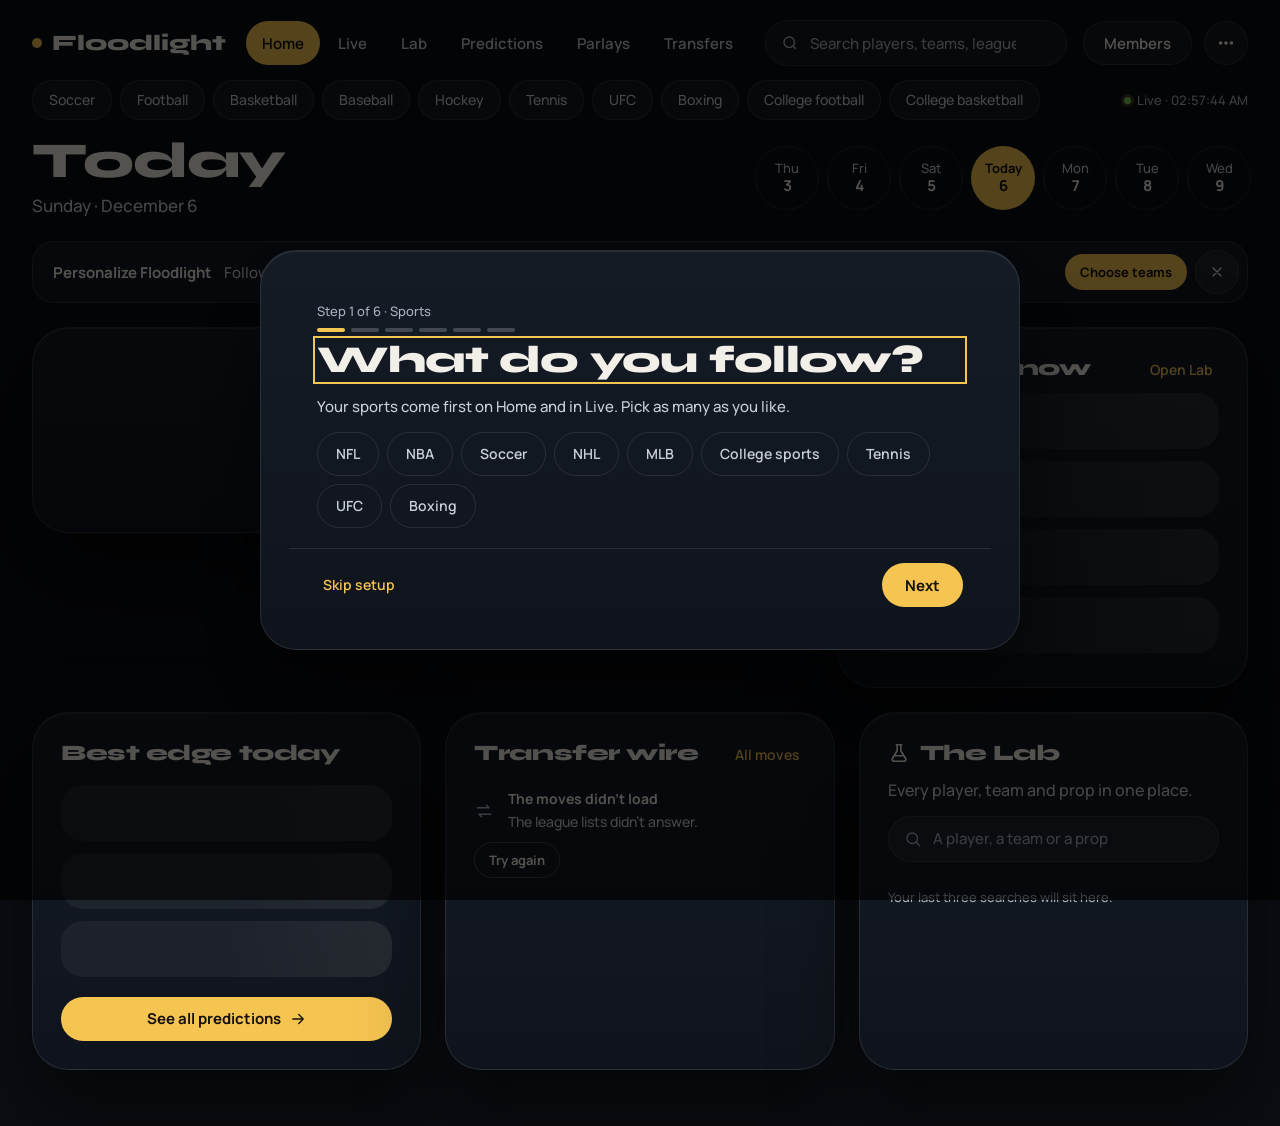
==== commit c4088caf: "Merge pull request #71: landing page, help center, invite friends and owner dashboard Landing page, " ====
--- a/index.html
+++ b/index.html
@@ -1120,9 +1120,9 @@
 }
 @media (max-width:360px){ .top-in > .brand{font-size:0} }
 </style>
-<script src="auth.js"></script>
+<script src="analytics.js"></script>
+<script src="landing.js"></script>
 <script src="access.js"></script>
-<script src="plan.js"></script>
 </head>
 <body>
 <a class="skip" href="#groups">Skip to matches</a>
@@ -1170,7 +1170,7 @@
     </div>
   </aside>
 </main>
-<footer class="fl-foot"><span class="fl-foot-mark" aria-hidden="true">Floodlight</span><span class="fl-foot-line">Research, not a sportsbook. Past hit rates are not guarantees. 18+ (21+ where required).</span><nav class="fl-foot-links" aria-label="Plans and policies"><a href="#/pricing" data-page="pricing">Plans</a><a href="#/legal/terms" data-page="legal" data-arg="terms">Terms</a><a href="#/legal/privacy" data-page="legal" data-arg="privacy">Privacy</a><a href="#/legal/refunds" data-page="legal" data-arg="refunds">Refunds</a><a href="#/legal/disclaimer" data-page="legal" data-arg="disclaimer">Disclaimer</a><a href="#/legal/contact" data-page="legal" data-arg="contact">Contact</a><a href="#/legal" data-page="legal">All policies</a></nav></footer>
+<footer class="fl-foot" aria-hidden="true"><span class="fl-foot-mark">Floodlight</span><span class="fl-foot-line">Every match, every line, under the lights.</span></footer>
 <div class="toasts" id="toasts" role="status" aria-live="polite"></div>
 <div class="drawer-scrim" id="profileScrim" hidden></div>
 <aside class="drawer" id="profile" role="dialog" aria-modal="true" aria-labelledby="profileTitle" tabindex="-1" hidden></aside>
@@ -4012,18 +4012,14 @@
     body = `<div class="pf-guest">${avatarHTML('lg')}<div><strong>You're browsing as a guest</strong><p>Your favourites are saved in this browser. Create a profile to keep them under your name.</p></div></div>
       <div class="seg pf-seg" role="tablist">${[['login','Log in'],['signup','Create account']].map(([k,l]) => `<button role="tab" aria-selected="${P.mode===k}" class="${P.mode===k?'on':''}" data-act="pfmode" data-to="${k}">${l}</button>`).join('')}</div>
       ${P.mode === 'login' ? `<form id="loginForm" class="pf-form" novalidate>
-          <label for="liUser">Username or email</label><input id="liUser" autocomplete="username" autocapitalize="none" spellcheck="false" required>
+          <label for="liUser">Username</label><input id="liUser" autocomplete="username" required>
           <label for="liPass">Password</label><input id="liPass" type="password" autocomplete="current-password" required>
-          <button class="btn" type="submit" ${P.busy ? 'disabled' : ''}>${P.busy ? 'Logging in…' : 'Log in'}</button>
-          <p class="pf-hint pf-links"><a href="#/auth/forgot" data-page="auth" data-arg="forgot" data-act="pfclose">Forgot password?</a> <a href="#/auth/magic" data-page="auth" data-arg="magic" data-act="pfclose">Email me a sign-in link</a></p></form>`
+          <button class="btn" type="submit" ${P.busy ? 'disabled' : ''}>${P.busy ? 'Logging in…' : 'Log in'}</button></form>`
         : `<form id="signupForm" class="pf-form" novalidate>
           <label for="suName">Display name</label><input id="suName" autocomplete="nickname" maxlength="40" placeholder="How your name appears">
           <label for="suUser">Username</label><input id="suUser" autocomplete="username" maxlength="20" placeholder="3–20 letters, numbers, . or _" required>
-          <label for="suEmail">Email</label><input id="suEmail" type="email" autocomplete="email" spellcheck="false" placeholder="you@example.com" required>
           <label for="suPass">Password</label><input id="suPass" type="password" autocomplete="new-password" minlength="8" placeholder="At least 8 characters" required>
           <label for="suPass2">Confirm password</label><input id="suPass2" type="password" autocomplete="new-password" required>
-          <label class="fla-check"><input type="checkbox" id="suAdult" required> I'm 18 or older (21 where my state requires it)</label>
-          <label class="fla-check"><input type="checkbox" id="suTerms" required> I accept the <a href="#/legal/terms" target="_blank" rel="noopener">Terms</a> and <a href="#/legal/privacy" target="_blank" rel="noopener">Privacy Policy</a></label>
           <button class="btn" type="submit" ${P.busy ? 'disabled' : ''}>${P.busy ? 'Creating…' : 'Create account'}</button>
           ${S.fav.length + S.favPlayers.length ? `<p class="pf-hint">Your ${S.fav.length + S.favPlayers.length} guest favourites will move into the new account.</p>` : ''}</form>`}
       <div class="pf-err" role="alert">${esc(P.err)}</div>
@@ -4033,8 +4029,6 @@
     body = `<div class="pf-card">${avatarHTML('lg')}<div><strong id="pfDisplay">${esc(me.display)}</strong><span>@${esc(me.username)}</span><small>Member since ${esc(since)}</small></div></div>
       ${me.prefs?.bio && !P.edit ? `<p class="pf-bio">${esc(me.prefs.bio)}</p>` : ''}
       <button class="btn ghost pf-editbtn" data-page="profile" data-act="pfclose">My profile page: record, stats and themes</button>
-      <button class="btn ghost pf-editbtn" data-page="account" data-arg="${me.plan?.paid ? 'billing' : 'profile'}" data-act="pfclose">Account, security and plan${me.plan ? ` <span class="pl">${esc(me.plan.name)}</span>` : ''}</button>
-      ${me.email && !me.email_verified ? '<p class="pf-hint">Confirm your email to keep your account safe. <a href="#/account/profile" data-page="account" data-arg="profile" data-act="pfclose">Send the link again</a></p>' : !me.email ? '<p class="pf-hint">Add an email so you can get back in if you forget your password. <a href="#/account/profile" data-page="account" data-arg="profile" data-act="pfclose">Add email</a></p>' : ''}
       <div class="pf-stats"><span><b class="num">${S.fav.length}</b> teams</span><span><b class="num">${S.favPlayers.length}</b> players</span><span><b class="num">${S.favLeagues.length}</b> leagues</span></div>
       ${P.edit ? `<form id="editForm" class="pf-form">
           <label for="edName">Display name</label><input id="edName" maxlength="40" value="${esc(me.display)}">
@@ -4057,7 +4051,8 @@
           <button class="x" data-act="lgUp" data-to="${l.slug}" aria-label="Move ${esc(l.name)} up" ${i ? '' : 'disabled'}>↑</button><button class="x" data-act="lgDown" data-to="${l.slug}" aria-label="Move ${esc(l.name)} down" ${i < a.length - 1 ? '' : 'disabled'}>↓</button><button class="x" data-act="favL" data-to="${l.slug}" aria-label="Unstar ${esc(l.name)}">✕</button></li>`).join('')}</ol>
         <span class="pf-label">Add a league</span><div class="pf-chips" style="margin-top:6px">${LEAGUES.filter(l => !S.favLeagues.includes(l.slug)).map(l => `<button class="qf" data-act="favL" data-to="${l.slug}" aria-label="Star ${esc(l.name)}">${l.logo ? `<img src="${esc(l.logo)}" alt="" style="width:16px;height:16px;object-fit:contain">` : ''}☆ ${esc(l.name)}</button>`).join('')}</div></section>
       ${me ? `<div class="pf-foot"><button class="btn ghost" data-act="logout">Log out</button>
-        <button class="linkbtn pf-delete" data-page="account" data-arg="data" data-act="pfclose">Delete account</button></div>` : ''}
+        ${P.del ? `<form id="delForm" class="pf-form pf-danger"><label for="delPass">Type your password to delete @${esc(me.username)} for good</label><input id="delPass" type="password" autocomplete="current-password"><div class="pf-row"><button class="btn danger" type="submit">Delete account</button><button class="btn ghost" type="button" data-act="pfdel">Cancel</button></div></form>`
+          : `<button class="linkbtn pf-delete" data-act="pfdel">Delete account</button>`}</div>` : ''}
     </div>`;
   if (keep && $(keep)) { $(keep).focus(); if (caret != null && $(keep).setSelectionRange) try { $(keep).setSelectionRange(caret, caret) } catch {} }
 }
@@ -4096,7 +4091,6 @@
     if (form.id === 'loginForm') {
       P.busy = true; renderProfile();
       const d = await api('/api/auth/login', { username: $('liUser').value, password: $('liPass').value });
-      if (d.need2fa) { P.busy = false; closeProfile(); return window.flAuth?.twofa(d.ticket) }
       const guest = { t: S.fav, p: S.favPlayers, l: S.favLeagues };
       adoptUser(d.user);
       if (guest.t.length || guest.p.length || guest.l.length) {   // keep anything added while logged out
@@ -4104,14 +4098,10 @@
       toast(`Welcome back, ${d.user.display}.`);
     } else if (form.id === 'signupForm') {
       if ($('suPass').value !== $('suPass2').value) throw new Error("The two passwords don't match.");
-      if (!$('suAdult').checked) throw new Error("Tick the box to confirm you're 18 or older.");
-      if (!$('suTerms').checked) throw new Error('Tick the box to accept the Terms and Privacy Policy.');
       P.busy = true; renderProfile();
-      const tv = (await api('/api/me')).terms;
-      const d = await api('/api/auth/signup', { display: $('suName').value || $('suUser').value, username: $('suUser').value, password: $('suPass').value, email: $('suEmail').value, adult: true, terms: tv,
+      const d = await api('/api/auth/signup', { display: $('suName').value || $('suUser').value, username: $('suUser').value, password: $('suPass').value,
         prefs: { favTeams: S.fav, favPlayers: S.favPlayers, favLeagues: S.favLeagues, color: COLORS[Math.floor(Math.random() * COLORS.length)] } });
-      try { sessionStorage.setItem('fl.newAccount', '1') } catch {}
-      adoptUser(d.user); toast(`Profile created. Check ${d.user.email} for a link to confirm your email.`);
+      adoptUser(d.user); toast(`Profile created. Welcome, ${d.user.display}.`);
     } else if (form.id === 'editForm') {
       const d = await api('/api/me/prefs', { display: $('edName').value, bio: $('edBio').value, color: S.me.prefs?.color || COLORS[3] });
       S.me = d.user; P.edit = false; renderProfileBtn(); toast('Profile saved.');
@@ -5021,9 +5011,6 @@
 <script src="edge.js"></script>
 <script src="markets.js"></script>
 <script src="pages.js"></script>
-<script src="pricing.js"></script>
-<script src="account.js"></script>
-<script src="legal.js"></script>
 <script src="shell.js"></script>
 <script src="recent.js"></script>
 <script src="home.js"></script>
@@ -5049,6 +5036,9 @@
 <script src="guide.js"></script>
 <script src="search.js"></script>
 <script src="datastatus.js"></script>
+<script src="support.js"></script>
+<script src="referrals.js"></script>
+<script src="owner.js"></script>
 <script src="status.js"></script>
 <script type="module">
 // Predicted lineups: Claude researches recent team news with web search, using the viewer's own API key.
--- a/pages.css
+++ b/pages.css
@@ -2599,229 +2599,236 @@
 /* long tool links on Predictions wrap instead of running past a 320px card */
 .pd-more .cx{white-space:normal;text-align:left;max-width:100%;height:auto;min-height:44px;padding-block:8px}
 
-/* ===============================================================================================================   Plans, account, sign-in and policies (pricing.js, account.js, auth.js, legal.js, plan.js). Theme tokens only.
-   ==================================================================================================================== */
-.pp-wrap,.ac-wrap,.lg-wrap{display:grid;gap:28px;min-width:0;padding-bottom:40px}
-.pp-h2,.ac-h{margin:0;font:var(--display-weight,800) clamp(22px,2.6vw,30px)/1.08 var(--font-display);letter-spacing:var(--display-track,0);text-wrap:balance}
-.ac-h3,.pp-pol h3{margin:0;font:700 16px/1.3 var(--font-body);color:var(--text)}
-.pp-lead,.ac-help{margin:0;max-width:64ch;font:500 15px/1.5 var(--font-body);color:var(--text-2)}
-.ac-help{display:block;font-size:14px;color:var(--muted)}
-.pp-note,.lg-draft,.ac-alert,.ac-note{margin:0;padding:14px 18px;border-radius:var(--radius-tile);border:1px solid var(--border-2);background:var(--surface-2);font:500 14px/1.5 var(--font-body);color:var(--text-2)}
-.pp-note strong,.lg-draft strong,.ac-alert strong{color:var(--text)}
-.pp-note,.lg-draft{border-left:4px solid var(--warning,var(--accent))}
-.ac-alert{display:flex;flex-wrap:wrap;align-items:center;gap:8px 16px;border-color:var(--bad);border-left-width:4px}
-.ac-alert .bt{margin-left:auto}
-.ac-note{padding:8px 14px;font-size:13px;width:fit-content}
-
-/* pricing: plan cards */
-.pp-cycle{display:flex;justify-content:center}
-.pp-cycle .seg button{min-height:44px;padding:0 20px}
-.pp-err:empty{display:none}
-.pp-err{margin:0;color:var(--bad);font:600 14px/1.4 var(--font-body);text-align:center}
-.pp-plans{display:grid;grid-template-columns:repeat(3,minmax(0,1fr));gap:16px;align-items:stretch}
-.pp-plan{position:relative;display:flex;flex-direction:column;gap:12px;min-width:0;padding:26px 24px;border-radius:var(--radius-tile);border:1px solid var(--border);background:var(--surface);color:var(--text)}
-.pp-plan.pp-feat{border:2px solid var(--accent);background:var(--panel);box-shadow:var(--shadow-card)}
-.pp-name{margin:0;font:var(--display-weight,800) 26px/1 var(--font-display);letter-spacing:var(--display-track,0)}
-.pp-blurb{margin:0;min-height:2.9em;font:500 14px/1.45 var(--font-body);color:var(--text-2)}
-.pp-price{display:flex;align-items:baseline;gap:6px;margin:4px 0 0}
-.pp-num{font:var(--display-weight,800) clamp(40px,4.6vw,56px)/.95 var(--font-display);letter-spacing:var(--display-track,0);font-variant-numeric:tabular-nums}
-.pp-feat .pp-num{color:var(--accent)}
-.pp-per{font:600 15px/1 var(--font-body);color:var(--muted)}
-.pp-eff{margin:0;font:600 13px/1.4 var(--font-body);color:var(--good)}
-.pp-renew{margin:0;font:500 13px/1.45 var(--font-body);color:var(--muted)}
-.pp-cur{margin:0;min-height:46px;display:flex;align-items:center;font:600 14px/1.3 var(--font-body);color:var(--text-2)}
-.pp-list{list-style:none;margin:6px 0 0;padding:16px 0 0;border-top:1px solid var(--border);display:grid;gap:10px;font:500 14px/1.4 var(--font-body);color:var(--text-2)}
-.pp-list li{position:relative;padding-left:24px}
-.pp-list li::before{content:"";position:absolute;left:2px;top:.32em;width:10px;height:6px;border-left:2px solid var(--accent);border-bottom:2px solid var(--accent);transform:rotate(-45deg)}
-.pp-pay{margin:-12px 0 0;text-align:center;font:500 13px/1.5 var(--font-body);color:var(--muted)}
-.pp-sec{display:grid;gap:16px;min-width:0}
-
-/* comparison table (also the billing history) */
-.pp-tbl-wrap{overflow-x:auto;border:1px solid var(--border);border-radius:var(--radius-tile);background:var(--surface)}
-.pp-tbl{width:100%;border-collapse:collapse;font:500 14px/1.4 var(--font-body);color:var(--text-2)}
-.pp-tbl th,.pp-tbl td{padding:12px 16px;text-align:left;border-bottom:1px solid var(--border);vertical-align:top}
-.pp-tbl tbody tr:last-child > *{border-bottom:0}
-.pp-tbl thead th{font:700 12px/1.2 var(--font-body);letter-spacing:.06em;text-transform:uppercase;color:var(--muted);background:var(--surface-2)}
-.pp-tbl tbody th{font-weight:600;color:var(--text)}
-.pp-tbl td:last-child{color:var(--text)}
-.pp-no{color:var(--muted)}
-
-/* the drawn Free / Plus example */
-.pp-ex-row{display:grid;grid-template-columns:repeat(2,minmax(0,1fr));gap:16px}
-.pp-ex{margin:0;display:grid;gap:12px;padding:20px;border-radius:var(--radius-tile);border:1px solid var(--border);background:var(--surface);min-width:0}
-.pp-ex figcaption{font:700 12px/1 var(--font-body);letter-spacing:.08em;text-transform:uppercase;color:var(--muted)}
-.pp-ex-top{display:flex;justify-content:space-between;gap:12px;font:600 15px/1.3 var(--font-body)}
-.pp-ex-top span{color:var(--accent);white-space:nowrap}
-.pp-bars{position:relative;display:flex;align-items:flex-end;gap:6px;height:96px;padding-top:4px}
-.pp-bars i{flex:1;height:var(--h);min-height:4px;border-radius:4px 4px 1px 1px;background:var(--chart-under-flat,var(--border-2))}
-.pp-bars i.ov{background:var(--chart-over-flat,var(--accent))}
-.pp-bars b{position:absolute;left:0;right:0;bottom:var(--at);border-top:2px dashed var(--chart-line,var(--text-2))}
-.pp-rates{display:grid;grid-template-columns:repeat(4,minmax(0,1fr));gap:8px}
-.pp-rates.two{grid-template-columns:repeat(2,minmax(0,1fr))}
-.pp-rate{display:grid;gap:4px;padding:10px 12px;border-radius:12px;background:var(--surface-2);min-width:0}
-.pp-rate b{font:700 18px/1.1 var(--font-body);font-variant-numeric:tabular-nums;color:var(--text)}
-.pp-rate span{font:500 12px/1.2 var(--font-body);color:var(--muted)}
-.pp-rate.locked b{color:var(--muted);letter-spacing:.2em}
-.pp-pol-grid{display:grid;grid-template-columns:repeat(3,minmax(0,1fr));gap:12px}
-.pp-pol-grid .tile{display:grid;gap:6px;align-content:start}
-.pp-pol-grid p{margin:0;font:500 14px/1.5 var(--font-body);color:var(--text-2)}
-.pp-legal{margin:0;font:500 14px/1.5 var(--font-body);color:var(--text-2)}
-.pp-legal a,.lg-body a,.fla a,.ac-help a:not(.lk),.pp-foot a{color:var(--accent);text-decoration:underline;text-underline-offset:2px}
-.pp-faq{display:grid;gap:8px}
-.pp-faq .drw-b p{margin:0;max-width:68ch;font:500 15px/1.55 var(--font-body);color:var(--text-2)}
-.pp-foot{margin:0;max-width:72ch;font:500 13px/1.5 var(--font-body);color:var(--muted)}
-@media (max-width:900px){.pp-plans,.pp-pol-grid{grid-template-columns:minmax(0,1fr)}.pp-plan.pp-feat{order:-1}.pp-blurb{min-height:0}}
-@media (max-width:640px){.pp-ex-row{grid-template-columns:minmax(0,1fr)}.pp-rates{grid-template-columns:repeat(2,minmax(0,1fr))}.pp-cycle .seg{width:100%}.pp-cycle .seg button{flex:1 1 0;padding:0 10px}.pp-tbl th,.pp-tbl td{padding:10px 12px}}
-
-/* the small "Plus feature" note other pages draw with flPlan.upsell() */
-.plan-up{display:flex;flex-wrap:wrap;align-items:center;gap:8px 12px;padding:12px 16px;border-radius:var(--radius-tile);border:1px dashed var(--border-2);background:var(--surface-2)}
-.plan-up p{flex:1 1 220px;margin:0;font:500 14px/1.45 var(--font-body);color:var(--text-2)}
-.plan-up strong{color:var(--text)}
-.plan-up-tag{display:inline-flex;align-items:center;min-height:24px;padding:0 10px;border-radius:var(--radius-pill);background:var(--pill-bg);color:var(--pill-fg);font:700 12px/1 var(--font-body)}
-
-/* account: tabs and sections */
-.ac-tabs{display:flex;gap:4px;padding:4px;border-radius:var(--radius-pill);border:1px solid var(--border);background:var(--surface-2);width:fit-content;max-width:100%;overflow-x:auto;scrollbar-width:none}
-.ac-tabs::-webkit-scrollbar{display:none}
-.ac-tabs [role="tab"]{flex:none;min-height:44px;padding:0 18px;border-radius:var(--radius-pill);font:600 14px/1 var(--font-body);color:var(--text-2)}
-.ac-tabs [role="tab"]:hover{color:var(--text)}
-.ac-tabs [role="tab"][aria-selected="true"]{background:var(--pill-bg);color:var(--pill-fg)}
-.ac-tabs [role="tab"]:focus-visible{outline:2px solid var(--accent);outline-offset:2px}
-.ac-body{display:grid;gap:16px;min-width:0}
-.ac-sec{display:grid;gap:14px;padding:24px;border-radius:var(--radius-tile);box-shadow:none;align-content:start}
-.ac-sec > *{margin:0}
-.ac-plan{border-color:var(--border-2)}
-.ac-big{display:flex;flex-wrap:wrap;align-items:center;gap:8px 12px;margin:0;font:700 20px/1.25 var(--font-body);color:var(--text);overflow-wrap:anywhere}
-.ac-ok{color:var(--good);border-color:currentColor}
-.ac-warn{color:var(--warning,var(--accent));border-color:currentColor}
-.ac-bad{color:var(--bad);border-color:currentColor}
-.ac-msg{margin:0;min-height:0;font:600 14px/1.4 var(--font-body);color:var(--good)}
-.ac-msg:empty{display:none}
-.ac-msg.bad{color:var(--bad)}
-.ac-form{display:grid;gap:12px;max-width:520px}
-.ac-form.row{display:flex;flex-wrap:wrap;align-items:flex-end;gap:10px;max-width:none}
-.ac-form.row .fl-f{flex:1 1 220px;min-width:0}
-.ac-form.row .bt{min-height:46px}
-.ac-check{display:flex;align-items:flex-start;gap:10px;font:500 14px/1.45 var(--font-body);color:var(--text-2);cursor:pointer}
-.ac-check input{flex:none;width:20px;height:20px;margin:1px 0 0;accent-color:var(--accent-fill)}
-.ac-dl{display:grid;grid-template-columns:repeat(auto-fit,minmax(180px,1fr));gap:12px;margin:0}
-.ac-dl > div{display:grid;gap:4px;padding:12px 14px;border-radius:12px;background:var(--surface-2);min-width:0}
-.ac-dl dt{font:600 12px/1.2 var(--font-body);letter-spacing:.04em;text-transform:uppercase;color:var(--muted)}
-.ac-dl dd{margin:0;font:600 15px/1.4 var(--font-body);color:var(--text);overflow-wrap:anywhere}
-.ac-dl code,.ac-key,.ac-pre{font:500 13px/1.45 ui-monospace,SFMono-Regular,Menlo,monospace;color:var(--text);background:var(--inset,var(--surface-2));border-radius:8px;padding:2px 6px;overflow-wrap:anywhere}
-.ac-devs{list-style:none;margin:0;padding:0;display:grid;gap:8px}
-.ac-devs li{display:flex;align-items:center;justify-content:space-between;gap:12px;padding:12px 14px;border:1px solid var(--border);border-radius:var(--radius-tile);background:var(--surface-2)}
-.ac-devs li > div{display:grid;gap:2px;min-width:0}
-.ac-devs strong{font:600 15px/1.3 var(--font-body)}
-.ac-codes{display:grid;gap:10px}
-.ac-pre{display:block;padding:12px 14px;white-space:pre-wrap;columns:2;column-gap:24px;letter-spacing:.06em}
-.ac-steps{margin:0;padding-left:22px;display:grid;gap:10px;font:500 15px/1.5 var(--font-body);color:var(--text-2)}
-.ac-danger{border-color:var(--bad)}
-.ac-danger .ac-h{color:var(--bad)}
-.ac-stats{display:grid;grid-template-columns:repeat(3,minmax(0,1fr));gap:10px}
-.ac-stat{display:grid;gap:4px;align-content:start}
-.ac-stat b{font:var(--display-weight,800) 30px/1 var(--font-display);font-variant-numeric:tabular-nums;color:var(--text)}
-.ac-stat span{font:500 13px/1.3 var(--font-body);color:var(--muted)}
-.ac-bars{list-style:none;margin:0;padding:0;display:grid;gap:8px}
-.ac-bars li{display:grid;grid-template-columns:minmax(120px,200px) minmax(0,1fr) 3ch;align-items:center;gap:12px;font:500 14px/1.3 var(--font-body);color:var(--text-2)}
-.ac-bars i{display:block;height:10px;width:var(--w);min-width:4px;border-radius:5px;background:var(--chart-1,var(--accent))}
-.ac-bars b{text-align:right;color:var(--text)}
-.ac-switch{display:flex;align-items:flex-start;gap:14px;cursor:pointer}
-.ac-switch > span{display:grid;gap:4px;font:600 15px/1.35 var(--font-body)}
-.ac-switch:has(input:disabled){opacity:.65;cursor:default}
-.ac-log{list-style:none;margin:0;padding:0;display:grid;gap:6px;max-height:320px;overflow-y:auto;font:500 13px/1.45 var(--font-body);color:var(--text-2)}
-.ac-log span{color:var(--muted);margin-right:6px}
-.ac-inv td,.ac-inv th{white-space:nowrap}
-@media (max-width:640px){.ac-sec{padding:18px}.ac-stats{grid-template-columns:repeat(2,minmax(0,1fr))}.ac-bars li{grid-template-columns:minmax(0,1fr) 3ch}.ac-bars i{grid-column:1 / -1;grid-row:2}.ac-pre{columns:1}.ac-devs li{flex-wrap:wrap}.ac-alert .bt{margin-left:0}.ac-tabs{width:100%}}
-
-/* dialogs: cancel plan, receipt, updated terms */
-.ac-dlg{width:min(520px,calc(100vw - 32px));max-height:min(86vh,86dvh);overflow-y:auto;padding:26px;border-radius:var(--radius-tile);border:1px solid var(--border-2);background:var(--pop,var(--surface));color:var(--text);box-shadow:var(--shadow-pop)}
-.ac-dlg[open]{display:grid;gap:14px}
-.ac-dlg > *{margin:0}
-.ac-dlg::backdrop{background:var(--scrim,rgba(0,0,0,.62))}
-.ac-reasons{margin:0;padding:0;border:0;display:grid;gap:10px;min-width:0}
-.ac-reasons legend{margin-bottom:6px;font:600 14px/1.4 var(--font-body);color:var(--text)}
-.ac-rcpt .ac-dl{grid-template-columns:minmax(0,1fr)}
-@media print{body > :not(.ac-dlg){display:none!important}.ac-dlg{position:static;box-shadow:none;border:0}.ac-dlg .cx-row{display:none}}
-
-/* sign-in, sign-up and recovery cards */
-.fla{display:grid;gap:14px}
-.fla > *{margin:0}
-.fla-links{display:flex;flex-wrap:wrap;gap:4px 16px}
-.fla-links .flg-forgot{min-height:44px}
-:root[data-theme] .flg-card .fla-check,.fla-check{display:flex;align-items:flex-start;gap:10px;font:500 14px/1.45 var(--font-body);letter-spacing:0;text-transform:none;color:var(--text-2);cursor:pointer}
-:root[data-theme] .flg-card .fla-check input,.fla-check input{flex:none;width:20px;height:20px;min-height:0;margin:1px 0 0;padding:0;accent-color:var(--accent-fill)}
-.fla-small{font:500 13px/1.45 var(--font-body);color:var(--muted)}
-.fla-dev{padding:10px 12px;border-radius:12px;border:1px dashed var(--border-2);font:500 13px/1.45 var(--font-body);color:var(--text-2);overflow-wrap:anywhere}
-.fla-page{display:grid;justify-items:center;padding:24px 0 48px}
-.fla-page .flg-card{width:min(480px,100%)}
-.pf-links{display:flex;flex-wrap:wrap;gap:4px 16px}
-.pf-links a{display:inline-flex;align-items:center;min-height:44px;color:var(--accent)}
-
-/* plans and policies for signed-out visitors (inside the front-door gate) */
-.flg-pub{min-height:100vh;min-height:100dvh;display:flex;flex-direction:column}
-.flg-pub-main{flex:1;width:min(1120px,100%);margin:0 auto;padding:8px 16px 48px;outline:none}
-.flg-pub .flg-nav{display:flex;align-items:center;justify-content:space-between;gap:16px}
-.flg-foot nav,.fl-foot-links{display:flex;flex-wrap:wrap;justify-content:center;gap:0 18px}
-.flg-foot nav a,.fl-foot-links a{display:inline-flex;align-items:center;min-height:44px;font:600 13px/1 var(--font-body);color:var(--text-2)}
-.flg-foot nav a:hover,.fl-foot-links a:hover{color:var(--accent)}
-:root[data-theme] .fl-foot{display:flex;padding:28px 16px calc(28px + env(safe-area-inset-bottom,0px));margin-top:24px;gap:8px;text-align:center}
-:root[data-theme] .fl-foot-mark{display:none}
-:root[data-theme] .fl-foot-line{margin:0;letter-spacing:.04em;text-transform:none;font:500 13px/1.5 var(--font-body);color:var(--muted)}
-@media (max-width:820px){:root[data-theme] .fl-foot{padding-bottom:calc(96px + env(safe-area-inset-bottom,0px))}}
-
-/* policies */
-.lg-grid{display:grid;grid-template-columns:repeat(auto-fill,minmax(240px,1fr));gap:12px}
-.lg-card{display:grid;gap:6px;align-content:start;color:var(--text);text-decoration:none;transition:border-color var(--t-fast,.15s)}
-.lg-card:hover,.lg-card:focus-visible{border-color:var(--accent)}
-.lg-card strong{font:700 16px/1.3 var(--font-body)}
-.lg-card span{font:500 14px/1.45 var(--font-body);color:var(--text-2)}
-.lg-cols{display:grid;grid-template-columns:220px minmax(0,1fr);gap:24px;align-items:start}
-.lg-nav{position:sticky;top:88px}
-.lg-nav ul{list-style:none;margin:0;padding:0;display:grid;gap:2px}
-.lg-nav a{display:flex;align-items:center;min-height:40px;padding:0 12px;border-radius:10px;font:600 14px/1.3 var(--font-body);color:var(--text-2)}
-.lg-nav a:hover{color:var(--text);background:var(--surface-2)}
-.lg-nav a[aria-current="page"]{color:var(--pill-fg);background:var(--pill-bg)}
-.lg-body{padding:clamp(20px,3vw,36px);border-radius:var(--radius-tile);box-shadow:none;max-width:78ch;font:500 16px/1.65 var(--font-body);color:var(--text-2)}
-.lg-body h2{margin:28px 0 8px;font:700 20px/1.3 var(--font-body);color:var(--text)}
-.lg-body h2:first-child{margin-top:0}
-.lg-body h3{margin:20px 0 6px;font:700 16px/1.35 var(--font-body);color:var(--text)}
-.lg-body p,.lg-body ul,.lg-body ol{margin:0 0 12px}
-.lg-body li{margin:4px 0}
-.lg-body strong{color:var(--text)}
-.lg-fill{padding:1px 4px;border-radius:4px;background:color-mix(in oklab,var(--warning,var(--accent)) 26%,transparent);color:var(--text)}
-.lg-q{font-size:14px;color:var(--muted)}
-.lg-dl{margin:12px 0}
-@media (max-width:860px){.lg-cols{grid-template-columns:minmax(0,1fr)}.lg-nav{position:static}.lg-nav ul{display:flex;gap:6px;overflow-x:auto;scrollbar-width:none;padding-bottom:4px}.lg-nav ul::-webkit-scrollbar{display:none}.lg-nav li{flex:none}.lg-nav a{border:1px solid var(--border);border-radius:var(--radius-pill);min-height:44px}}
-
-/* new-account setup: the team goal, the "go on without" nudge, and the how-to-read example */
-.obd-goal{display:flex;align-items:center;gap:12px;font:600 14px/1.3 var(--font-body);color:var(--text)}
-.obd-goal-bar{flex:0 1 180px;height:8px;border-radius:4px;background:var(--border-2);overflow:hidden}
-.obd-goal-bar i{display:block;height:100%;border-radius:inherit;background:var(--accent-fill);transition:width .25s var(--ease,ease)}
-.obd-need{margin:0;padding:10px 14px;border-radius:12px;border-left:4px solid var(--warning,var(--accent));background:var(--surface-2);font:500 14px/1.5 var(--font-body);color:var(--text-2)}
-.obd-need .lk{margin:-12px 0;display:inline-flex}
-.obd-demo{margin:0;display:grid;gap:12px;padding:18px;border-radius:var(--radius-tile);border:1px solid var(--border-2);background:var(--surface)}
-.obd-demo-top{display:flex;justify-content:space-between;align-items:center;gap:12px;font:600 15px/1.3 var(--font-body)}
-.obd-explain{margin:0;padding:0;list-style:none;counter-reset:ob;display:grid;gap:10px}
-.obd-explain li{counter-increment:ob;display:grid;grid-template-columns:28px minmax(0,1fr);gap:2px 12px;align-items:baseline}
-.obd-explain li::before{content:counter(ob);grid-row:span 2;display:grid;place-items:center;width:28px;height:28px;border-radius:50%;background:var(--surface-2);border:1px solid var(--border-2);font:700 13px/1 var(--font-body);color:var(--accent)}
-.obd-explain b{font:700 15px/1.3 var(--font-body);color:var(--text)}
-.obd-explain span{font:500 14px/1.5 var(--font-body);color:var(--text-2)}
-.obd-ready{display:grid;gap:10px}
-@media (prefers-reduced-motion:reduce){.obd-goal-bar i{transition:none}}
-@media (max-width:640px){.pp-tbl{table-layout:fixed}.pp-tbl th:first-child{width:38%}.pp-tbl th,.pp-tbl td{overflow-wrap:anywhere;font-size:13px}}
-/* account cards: controls keep their own width; lists, tables and forms span the card */
-.ac-sec{justify-items:start}
-.ac-sec > :is(.sec-h,.ac-dl,.ac-devs,.pp-tbl-wrap,.ac-form.row,.drw,.ac-stats,.ac-bars,.ac-codes,.ac-alert,.ac-log,.cx-row,.ac-switch,.ac-steps){justify-self:stretch}
-.ac-sec > .ac-form:not(.row){width:min(520px,100%)}
-.ac-devs li > div{justify-items:start}
-:is(.ac-wrap,.pp-wrap,.ac-dlg,.plan-up) a.bt:not(.ghost){color:var(--cta-fg)}
-:is(.ac-wrap,.pp-wrap,.ac-dlg) a.bt.ghost{color:var(--text)}
-:root[data-theme] .lg-nav a{color:var(--text-2);text-decoration:none}
-:root[data-theme] .lg-nav a:hover{color:var(--text)}
-:root[data-theme] .lg-nav a[aria-current="page"]{color:var(--pill-fg)}
-:root[data-theme] .lg-card{color:var(--text);text-decoration:none}
-.ac-dlg .flg-err:empty{display:none}
-=======
+/* ---------- Landing page (landing.js): what signed-out visitors see ----------
+   One bold thing: the hero's example, where the visitor drags the line across a sample player's last 20 games and
+   the hit counts change. Everything else is quiet: left-aligned text, the theme's own panels and type, no badges. */
+.lp{min-height:100vh;background:var(--page,var(--bg));color:var(--text);font:400 16px/1.55 var(--font-body);overflow-x:hidden}
+.lp :is(h1,h2,h3){font-family:var(--font-display);font-weight:var(--display-weight);letter-spacing:var(--display-track);text-wrap:balance;margin:0}
+.lp-nav,.lp main > section,.lp-foot{width:min(1160px,100%);margin-inline:auto;padding-inline:clamp(16px,4vw,40px)}
+.lp-skip{z-index:200}
+.lp-nav{display:flex;align-items:center;gap:20px;padding-block:18px}
+.lp-brand{display:inline-flex;align-items:center;gap:10px;min-height:44px;font:var(--display-weight) 24px/1 var(--font-display);letter-spacing:var(--display-track);color:var(--text);text-decoration:none}
+.lp-nav nav{display:flex;gap:4px;margin-left:auto}
+.lp-nav nav a,.lp-link{display:inline-flex;align-items:center;min-height:44px;padding:0 12px;border:0;background:none;border-radius:var(--radius-pill);font:600 14px/1 var(--font-body);color:var(--text-2);text-decoration:none;cursor:pointer}
+.lp-nav nav a:hover,.lp-link:hover{color:var(--text);text-decoration:underline;text-underline-offset:4px}
+.lp-nav-acts{display:flex;gap:8px}
+.lp main{outline:none}
+.lp main > section{scroll-margin-top:16px}
+.lp main > section:focus{outline:none}
+.lp-hero{display:grid;grid-template-columns:minmax(0,1.05fr) minmax(0,.95fr);gap:clamp(28px,5vw,64px);align-items:center;padding-block:clamp(24px,5vw,64px) clamp(48px,7vw,96px)}
+.lp-hero h1{font-size:clamp(42px,5.6vw,76px);line-height:.98;max-width:15ch}
+.lp-lead{margin:22px 0 0;max-width:52ch;font:400 clamp(17px,1.5vw,19px)/1.55 var(--font-body);color:var(--text-2);text-wrap:pretty}
+.lp-cta{display:flex;flex-wrap:wrap;gap:10px;margin-top:28px}
+.lp-fine{margin:14px 0 0;font-size:14px;color:var(--muted)}
+.lp-sports{margin:28px 0 0;padding-top:16px;border-top:1px solid var(--border);font-size:14px;color:var(--text-2);max-width:52ch}
+/* the example */
+.lp-ex{margin:0;padding:24px;border-radius:var(--radius-card);border:1px solid var(--border-2);background:var(--panel);box-shadow:var(--shadow-card);display:grid;gap:16px;min-width:0}
+.lp-ex-top{display:flex;justify-content:space-between;align-items:flex-start;gap:12px}
+.lp-ex-top b{display:block;font:700 17px/1.2 var(--font-body)}.lp-ex-top span{font-size:14px;color:var(--muted)}
+.lp-tag{flex:none;padding:5px 10px;border-radius:var(--radius-pill);border:1px solid var(--border-2);font:600 12px/1 var(--font-body);color:var(--text-2)}
+.lp-bars{position:relative;display:flex;align-items:flex-end;gap:4px;height:clamp(140px,18vw,190px);padding-top:8px;border-bottom:1px solid var(--border-2)}
+.lp-bars i{flex:1 1 0;min-width:0;height:var(--h);border-radius:4px 4px 0 0;border:1.5px solid var(--border-2);border-bottom:0;background:transparent;transform-origin:bottom;transition:background-color .2s var(--ease,ease),border-color .2s var(--ease,ease)}
+.lp-bars i.ov{background:var(--chart-over-flat,var(--accent-fill));border-color:transparent}
+.lp-line{position:absolute;left:0;right:0;bottom:var(--at);border-top:2px dashed var(--text);pointer-events:none;transition:bottom .15s var(--ease,ease)}
+.lp-line em{position:absolute;right:0;top:-30px;padding:3px 9px;border-radius:var(--radius-pill);background:var(--text);color:var(--bg);font:700 13px/1.3 var(--font-body);font-style:normal;font-variant-numeric:tabular-nums}
+@media (prefers-reduced-motion:no-preference){.lp-bars i{animation:lpRise .6s var(--ease,ease) both;animation-delay:var(--d)}}
+@keyframes lpRise{from{transform:scaleY(0)}to{transform:scaleY(1)}}
+.lp-slide{display:grid;gap:4px;font:600 14px/1.2 var(--font-body);color:var(--text-2)}
+.lp-slide input{width:100%;min-height:44px;accent-color:var(--accent-fill);cursor:pointer;touch-action:manipulation}
+.lp-slide input:focus-visible{outline:2px solid var(--accent);outline-offset:2px;border-radius:4px}
+.lp-rates{display:grid;grid-template-columns:repeat(4,minmax(0,1fr));gap:8px;margin:0}
+.lp-rates div{padding:10px 12px;border-radius:var(--radius-tile);background:var(--surface-2);border:1px solid var(--border)}
+.lp-rates dt{font-size:13px;color:var(--muted)}
+.lp-rates dd{margin:2px 0 0;font-variant-numeric:tabular-nums}.lp-rates b{display:block;font:700 18px/1.2 var(--font-body)}.lp-rates small{font-size:13px;color:var(--text-2)}
+.lp-cap{font-size:14px;color:var(--muted);line-height:1.45}
+/* features */
+.lp-how{padding-block:clamp(40px,6vw,72px)}
+.lp-how > h2,.lp-price > h2,.lp-faq > h2{font-size:clamp(32px,4.2vw,52px);line-height:1.02;max-width:20ch}
+.lp-row{display:grid;grid-template-columns:minmax(0,5fr) minmax(0,6fr);gap:clamp(24px,5vw,64px);align-items:center;padding-block:clamp(32px,5vw,56px);border-top:1px solid var(--border)}
+.lp-how > h2 + .lp-row{margin-top:clamp(24px,4vw,40px)}
+.lp-row.flip .lp-row-t{order:2}
+.lp-row h3{font-size:clamp(24px,2.6vw,32px);line-height:1.1}
+.lp-row p{margin:12px 0 0;max-width:48ch;color:var(--text-2);text-wrap:pretty}
+.lp-shot{padding:20px;border-radius:var(--radius-tile);border:1px solid var(--border);background:var(--surface);font-size:14px;min-width:0}
+.lp-shot-h{display:flex;justify-content:space-between;align-items:baseline;gap:12px;margin-bottom:12px}.lp-shot-h b{font-size:16px}.lp-shot-h span:not(.lp-tag){color:var(--muted)}
+.lp-shot table{width:100%;border-collapse:collapse;font-variant-numeric:tabular-nums}
+.lp-shot th{padding:8px 0;text-align:left;font-weight:600;color:var(--muted);border-bottom:1px solid var(--border-2)}
+.lp-shot td{padding:9px 0;border-bottom:1px solid var(--border)}.lp-shot tr:last-child td{border-bottom:0}
+:root .lp-shot :is(th,td){text-align:left}:root .lp-shot :is(th,td):not(:first-child){text-align:right}
+.lp-receipt dl{margin:0;display:grid}
+.lp-receipt dl div{display:grid;grid-template-columns:minmax(0,11em) minmax(0,1fr);gap:12px;padding:9px 0;border-top:1px solid var(--border)}
+.lp-receipt dt{color:var(--muted)}.lp-receipt dd{margin:0}
+.lp-res{display:inline-block;margin-right:6px;padding:1px 8px;border-radius:var(--radius-pill);background:var(--accent-fill);color:var(--on-accent);font-weight:700}
+.lp-game{display:grid;grid-template-columns:7.5em minmax(0,1fr) 2.2em 2.2em minmax(0,1fr);gap:8px;align-items:center;padding:10px 0;border-top:1px solid var(--border);font-variant-numeric:tabular-nums}
+.lp-game b{font:700 18px/1 var(--font-body);text-align:center}
+.lp-tm{overflow:hidden;text-overflow:ellipsis;white-space:nowrap}.lp-tm.r{text-align:right}
+.lp-clock{display:inline-flex;align-items:center;gap:6px;color:var(--live);font-weight:700;font-size:13px}.lp-clock i{width:7px;height:7px;border-radius:50%;background:var(--live-fill,var(--live))}
+.lp-shot-f{margin:10px 0 0;color:var(--muted)}
+.lp-alerts ul{list-style:none;margin:0;padding:0}
+.lp-alerts li{display:grid;gap:2px;padding:10px 0 10px 14px;border-top:1px solid var(--border);border-left:3px solid var(--accent-fill)}
+.lp-alerts li span{color:var(--text-2)}
+/* the record */
+.lp-trust{display:grid;grid-template-columns:minmax(0,1fr) minmax(0,1fr);gap:clamp(24px,5vw,64px);align-items:start;padding-block:clamp(48px,7vw,88px);border-top:1px solid var(--border)}
+.lp-trust h2{font-size:clamp(32px,4.2vw,52px);line-height:1.02}
+.lp-trust-t p{margin:16px 0 0;max-width:48ch;color:var(--text-2)}
+.lp-rules{margin:20px 0 0;padding:0;list-style:none;display:grid;gap:8px;color:var(--text-2);font-size:15px}
+.lp-rules li{padding-left:16px;border-left:2px solid var(--border-2)}
+.lp-rec{padding:24px;border-radius:var(--radius-card);border:1px solid var(--border-2);background:var(--panel)}
+.lp-rec-h{font-size:clamp(26px,3vw,36px)}
+.lp-rec p{margin:10px 0 0;color:var(--text-2)}
+.lp-recnums{display:grid;grid-template-columns:repeat(auto-fit,minmax(110px,1fr));gap:8px;margin:18px 0 0}
+.lp-recnums div{padding:12px;border-radius:var(--radius-tile);background:var(--surface-2);border:1px solid var(--border)}
+.lp-recnums dt{font-size:13px;color:var(--muted)}.lp-recnums dd{margin:4px 0 0;font:var(--display-weight) 30px/1 var(--font-display);font-variant-numeric:tabular-nums}
+.lp-recmeta{margin:16px 0 0;padding:0;list-style:none;display:grid;gap:4px;font-size:14px;color:var(--muted)}
+/* plans */
+.lp-price{padding-block:clamp(48px,7vw,88px);border-top:1px solid var(--border)}
+.lp-plans{display:grid;grid-template-columns:repeat(auto-fit,minmax(220px,1fr));gap:12px;margin-top:28px}
+.lp-plan{display:grid;align-content:start;gap:10px;padding:22px;border-radius:var(--radius-tile);border:1px solid var(--border);background:var(--surface)}
+.lp-plan.lead{border:2px solid var(--accent-fill)}
+.lp-plan h3{font-size:22px}
+.lp-plan .lp-price b{font:var(--display-weight) 34px/1 var(--font-display);font-variant-numeric:tabular-nums}
+.lp-plan .lp-price{display:flex;align-items:baseline;gap:8px;margin:0}.lp-plan .lp-price span{color:var(--muted);font-size:14px;white-space:nowrap}
+.lp-plan ul{margin:4px 0 0;padding-left:18px;display:grid;gap:6px;color:var(--text-2);font-size:15px}
+.lp-note{margin:18px 0;max-width:68ch;color:var(--text-2)}
+/* questions */
+.lp-faq{padding-block:clamp(48px,7vw,88px);border-top:1px solid var(--border)}
+.lp-faq-l{display:grid;grid-template-columns:repeat(2,minmax(0,1fr));gap:0 40px;margin-top:24px}
+.lp-faq details{border-top:1px solid var(--border)}
+.lp-faq summary{display:flex;align-items:center;justify-content:space-between;gap:12px;min-height:56px;padding:12px 0;cursor:pointer;list-style:none;font:700 16px/1.35 var(--font-body)}
+.lp-faq summary::-webkit-details-marker{display:none}
+.lp-faq summary::after{content:"";flex:none;width:8px;height:8px;border-right:2px solid var(--muted);border-bottom:2px solid var(--muted);transform:rotate(45deg);margin-top:-4px}
+.lp-faq details[open] summary::after{transform:rotate(-135deg);margin-top:4px}
+.lp-faq summary:focus-visible{outline:2px solid var(--accent);outline-offset:2px}
+.lp-faq details p{margin:0 0 16px;color:var(--text-2);max-width:60ch}
+.lp-end{padding-block:clamp(48px,7vw,96px);border-top:1px solid var(--border)}
+.lp-end h2{font-size:clamp(36px,5vw,64px);line-height:1}
+.lp-end p{margin:14px 0 24px;color:var(--text-2);max-width:48ch}
+.lp-foot{display:grid;gap:12px;padding-block:28px 40px;border-top:1px solid var(--border);font-size:14px;color:var(--muted)}
+.lp-foot p{margin:0;max-width:80ch}
+.lp-foot nav{display:flex;flex-wrap:wrap;gap:0 4px;margin-left:-12px}
+.lp-foot nav a{display:inline-flex;align-items:center;min-height:44px;padding:0 12px;color:var(--text-2);font-weight:600}
+.lp-foot nav a:hover{color:var(--text)}
+.lp a:focus-visible,.lp button:focus-visible{outline:2px solid var(--accent);outline-offset:2px}
+/* the sign-in dialog: access.js draws its card inside */
+.lp-dlg{width:min(420px,calc(100% - 24px));max-height:calc(100dvh - 24px);padding:0;border:0;background:transparent;color:var(--text);overflow:auto;overscroll-behavior:contain}
+.lp-dlg::backdrop{background:rgba(0,0,0,.62)}
+.lp-dlg .flg-card{max-width:none;padding:28px 24px;background:var(--surface);border:1px solid var(--border-2);border-radius:var(--radius-tile);box-shadow:var(--shadow-pop,none);color:var(--text)}
+.lp-dlg .flg-card p,.lp-dlg .flg-card label{color:var(--text-2)}
+.lp-dlg .flg-h{font:var(--display-weight) 28px/1.05 var(--font-display);letter-spacing:var(--display-track);text-transform:none;margin:0 44px 10px 0}
+.lp-dlg .flg-tabs{background:var(--surface-2);border-radius:var(--radius-pill)}
+.lp-dlg .flg-tabs button{min-height:40px;color:var(--text-2)}.lp-dlg .flg-tabs button.on{background:var(--pill-bg);color:var(--pill-fg)}
+.lp-dlg .flg-card .btn{border-radius:var(--radius-pill);background:var(--cta-bg);color:var(--cta-fg)}
+.lp-dlg .flg-card .btn.ghost{background:transparent;color:var(--text);border-color:var(--border-2)}
+.lp-dlg .flg-err{color:var(--bad,var(--live))}
+.lp-dlg .flg-forgot{min-height:44px;color:var(--text-2)}
+.lp-dlg .flg-card select.inp{color:var(--text);background-color:var(--surface-2)}
+.lp-dlg-x{position:absolute;top:14px;right:14px;z-index:1}
+.lp-dlg{position:fixed}
+.lp-hp{position:absolute!important;left:-9999px;width:1px;height:1px;opacity:0}
+@media (max-width:900px){.lp-hero,.lp-trust{grid-template-columns:1fr}.lp-row{grid-template-columns:1fr}.lp-row.flip .lp-row-t{order:0}.lp-faq-l{grid-template-columns:1fr}}
+@media (max-width:760px){.lp-nav nav{display:none}.lp-nav-acts{margin-left:auto}}
+@media (max-width:480px){.lp-rates{grid-template-columns:repeat(2,minmax(0,1fr))}.lp-nav-acts .bt.ghost{padding:0 12px}.lp-brand span{font-size:20px}
+  .lp-receipt dl div{grid-template-columns:1fr;gap:2px}.lp-game{grid-template-columns:6.2em minmax(0,1fr) 1.8em 1.8em minmax(0,1fr);gap:6px}.lp-cta .bt{flex:1 1 100%}}
+@media (forced-colors:active){.lp-bars i.ov{background:CanvasText}.lp-line{border-top-color:CanvasText}}
+
+/* ---------- Help center (support.js) ---------- */
+#pg-help,#pg-invite,#pg-owner{display:grid;gap:20px;align-content:start}
+#pg-help[hidden],#pg-invite[hidden],#pg-owner[hidden]{display:none}
+.hc-search{display:grid;gap:6px;max-width:640px}
+.hc-grid{display:grid;grid-template-columns:minmax(0,1.25fr) minmax(0,1fr);gap:24px;align-items:start}
+.hc-topics{display:grid;gap:28px}
+.hc-topic h2{font:700 20px/1.2 var(--font-body);letter-spacing:0;margin:0 0 6px}
+.hc-topic details{border-top:1px solid var(--border)}
+.hc-topic summary{display:flex;align-items:center;justify-content:space-between;gap:12px;min-height:52px;padding:10px 0;cursor:pointer;list-style:none;font:600 15px/1.35 var(--font-body);color:var(--text)}
+.hc-topic summary::-webkit-details-marker{display:none}
+.hc-topic summary::after{content:"";flex:none;width:8px;height:8px;border-right:2px solid var(--muted);border-bottom:2px solid var(--muted);transform:rotate(45deg);margin-top:-4px}
+.hc-topic details[open] summary::after{transform:rotate(-135deg);margin-top:4px}
+.hc-topic summary:focus-visible{outline:2px solid var(--accent);outline-offset:2px}
+.hc-topic details p{margin:0 0 14px;color:var(--text-2);font:400 15px/1.55 var(--font-body);max-width:62ch}
+.hc-side{display:grid;gap:16px;position:sticky;top:calc(var(--hdr-h,72px) + 12px)}
+.hc-form,.hc-tix,.hc-priv,.hc-done{display:grid;gap:12px}
+.hc-form h2,.hc-tix h2,.hc-priv h2,.hc-done h2{font:700 20px/1.2 var(--font-body);letter-spacing:0;margin:0}
+.hc-msg{margin:0;min-height:1.3em;color:var(--bad,var(--live));font:600 14px/1.35 var(--font-body)}
+.hc-acts{display:flex;gap:8px}
+.hc-att summary{cursor:pointer;min-height:44px;display:flex;align-items:center;gap:8px;font:600 14px/1.2 var(--font-body);color:var(--text-2);list-style:none}
+.hc-att summary::-webkit-details-marker{display:none}
+.hc-att summary::after{content:'Show';margin-left:auto;font-weight:500;font-size:13px;color:var(--muted);text-decoration:underline;text-underline-offset:3px}
+.hc-att[open] summary::after{content:'Hide'}
+.hc-att summary:focus-visible{outline:2px solid var(--accent);outline-offset:2px}
+.hc-ctx{display:grid;gap:0;margin:0 0 8px;font:500 13px/1.35 var(--font-body)}
+.hc-ctx div{display:grid;grid-template-columns:minmax(0,9.5em) minmax(0,1fr);gap:10px;padding:6px 0;border-top:1px solid var(--border)}
+.hc-ctx dt{color:var(--muted)}.hc-ctx dd{margin:0;overflow-wrap:anywhere;color:var(--text-2)}
+.hc-tl,.ow-inbox{list-style:none;margin:0;padding:0}
+.hc-t + .hc-t,.ow-inbox > li + li{border-top:1px solid var(--border)}
+.hc-t .rw,.ow-inbox .rw{border-top:0}
+.hc-thread,.ow-tk{display:grid;gap:10px;padding:4px 0 16px}
+.hc-thread[hidden],.ow-tk[hidden]{display:none}
+.hc-m{padding:12px 14px;border-radius:var(--radius-tile);background:var(--surface-2);border:1px solid var(--border)}
+.hc-m.staff{border-left:3px solid var(--accent-fill)}
+.hc-m b{font:700 14px/1.2 var(--font-body)}.hc-m small{margin-left:8px;color:var(--muted);font-size:13px}
+.hc-m p{margin:6px 0 0;white-space:pre-wrap;color:var(--text-2);font:400 15px/1.5 var(--font-body)}
+.hc-reply{display:grid;gap:8px}
+.hc-sw{display:flex;align-items:center;gap:12px;font:500 15px/1.35 var(--font-body);cursor:pointer}
+.hc-sw .sw:focus-visible{outline:2px solid var(--accent);outline-offset:3px}
+@media (max-width:980px){.hc-grid{grid-template-columns:1fr}.hc-side{position:static}}
+
+/* ---------- Invite friends (referrals.js) ---------- */
+.rf-grid{display:grid;grid-template-columns:minmax(0,1.2fr) minmax(0,1fr);gap:20px;align-items:start}
+.rf-link,.rf-prog,.rf-friends,.rf-share{display:grid;gap:12px;align-content:start}
+.rf-link h2,.rf-prog h2,.rf-friends h2,.rf-share h2{font:700 20px/1.2 var(--font-body);letter-spacing:0;margin:0}
+.rf-copy{display:flex;gap:8px;flex-wrap:wrap}.rf-copy .inp{flex:1 1 260px;min-width:0;font-variant-numeric:tabular-nums}
+.rf-code{font:700 15px/1 var(--font-body);letter-spacing:.06em;color:var(--text)}
+.rf-big{display:grid;gap:4px;margin:0}.rf-big span{color:var(--text-2)}
+.rf-nums{display:grid;grid-template-columns:repeat(3,minmax(0,1fr));gap:8px;margin:4px 0 0}
+.rf-nums div{padding:10px 12px;border-radius:var(--radius-tile);background:var(--surface-2);border:1px solid var(--border)}
+.rf-nums dt{font-size:13px;color:var(--muted)}.rf-nums dd{margin:2px 0 0;font:700 20px/1.2 var(--font-body);font-variant-numeric:tabular-nums}
+.rf-list{list-style:none;margin:0;padding:0}
+.rf-list .rw-t small{white-space:normal}
+.rf-rules{margin-top:4px}
+.rf-rules p{margin:0;color:var(--text-2);max-width:70ch}
+.rf-sh-grid{display:grid;grid-template-columns:repeat(auto-fit,minmax(220px,1fr));gap:12px}
+.rf-sh-grid .tile{display:grid;gap:8px;align-content:start}
+.rf-sh-grid h3{font:700 16px/1.25 var(--font-body);letter-spacing:0;margin:0}
+.rf-sh-grid .bt{justify-self:start}
+@media (max-width:820px){.rf-grid{grid-template-columns:1fr}}
+@media (max-width:420px){.rf-nums{grid-template-columns:1fr}.rf-nums div{display:flex;justify-content:space-between;align-items:baseline}.rf-nums dd{margin:0}}
+
+/* ---------- Owner dashboard (owner.js) ---------- */
+.ow-at{margin:0}
+.ow-sec > .bt{justify-self:start}
+.ow-sec{display:grid;gap:12px}
+.ow-sec > h2,.ow-sec .sec-h h2{font:700 22px/1.2 var(--font-body);letter-spacing:0;margin:8px 0 0}
+.ow-tiles{display:grid;grid-template-columns:repeat(auto-fill,minmax(180px,1fr));gap:10px}
+.ow-t{display:grid;gap:4px;align-content:start}
+.ow-t .fig{font-size:30px}
+.ow-t small{line-height:1.35}
+.ow-wait{display:grid;gap:6px}
+.ow-fun,.ow-bars{list-style:none;margin:0;padding:0;display:grid;gap:6px}
+.ow-fun li{display:grid;grid-template-columns:minmax(0,12em) minmax(0,1fr) 4.5em minmax(0,11em);gap:10px;align-items:center;min-height:32px}
+.ow-bars li{display:grid;grid-template-columns:minmax(0,11em) minmax(0,1fr) 4em;gap:10px;align-items:center;min-height:30px}
+.ow-fk,.ow-bk{font:500 14px/1.3 var(--font-body);overflow:hidden;text-overflow:ellipsis;white-space:nowrap}
+.ow-fun b,.ow-bars b{text-align:right;font:700 15px/1 var(--font-body);font-variant-numeric:tabular-nums}
+.ow-bt{height:14px;border-radius:0 4px 4px 0;background:var(--surface-2);overflow:hidden}
+.ow-bt i{display:block;height:100%;border-radius:0 4px 4px 0;background:var(--accent-fill)}
+.ow-chart{display:grid;gap:10px;margin:0}
+.ow-chart figcaption{display:flex;flex-wrap:wrap;gap:4px 12px;align-items:baseline}
+.ow-cols{display:flex;align-items:flex-end;gap:2px;height:120px;border-bottom:1px solid var(--border-2)}
+.ow-col{flex:1 1 0;min-width:0;height:100%;display:flex;align-items:flex-end}
+.ow-col i{display:block;width:100%;min-height:1px;border-radius:4px 4px 0 0;background:var(--accent-fill)}
+.ow-col:hover i{filter:brightness(1.15)}
+.ow-two{display:grid;grid-template-columns:repeat(2,minmax(0,1fr));gap:12px}
+.ow-two .card{display:grid;gap:10px;align-content:start}
+.ow-two h3{font:700 16px/1.25 var(--font-body);letter-spacing:0;margin:0}
+.ow-notes{list-style:none;margin:0;padding:0;display:grid;gap:8px}
+.ow-notes li{display:grid;gap:2px;padding:10px 12px;border-radius:var(--radius-tile);background:var(--surface-2)}
+.ow-checks{list-style:none;margin:0;padding:0;display:grid;gap:4px}
+.ow-checks li{display:grid;grid-template-columns:28px minmax(0,1fr) auto;gap:10px;align-items:center;min-height:40px;padding:0 12px;border-radius:var(--radius-tile);background:var(--surface-2)}
+.ow-checks .ow-ck{display:grid;place-items:center;width:22px;height:22px;border-radius:50%;font:800 13px/1 var(--font-body);border:1.5px solid currentColor}
+.ow-checks li.bad .ow-ck{color:var(--live)}.ow-checks li.ok .ow-ck{color:var(--good,var(--accent))}
+.ow-inbox .tbx{margin:0}
+@media (max-width:480px){.ow-tiles{grid-template-columns:repeat(2,minmax(0,1fr))}}
+@media (max-width:820px){.ow-two{grid-template-columns:1fr}.ow-fun li{grid-template-columns:minmax(0,1fr) 4em;row-gap:4px}.ow-fun .ow-bt{grid-column:1 / -1;grid-row:2}.ow-fun small{grid-column:1 / -1}}
+
 /* ---------- Pick history: sample-size tiers, voided and corrected, admin grade correction ---------- */
 .hs-tier{margin:0;padding:10px 14px;border:1px solid var(--border-2);border-left-width:4px;border-radius:var(--radius-tile);background:var(--surface-2);font:500 14px/1.45 var(--font-body);color:var(--text)}
 .hs-tier b{font-weight:700}.hs-tier.early{border-left-color:var(--muted)}.hs-tier.small{border-left-color:var(--accent)}
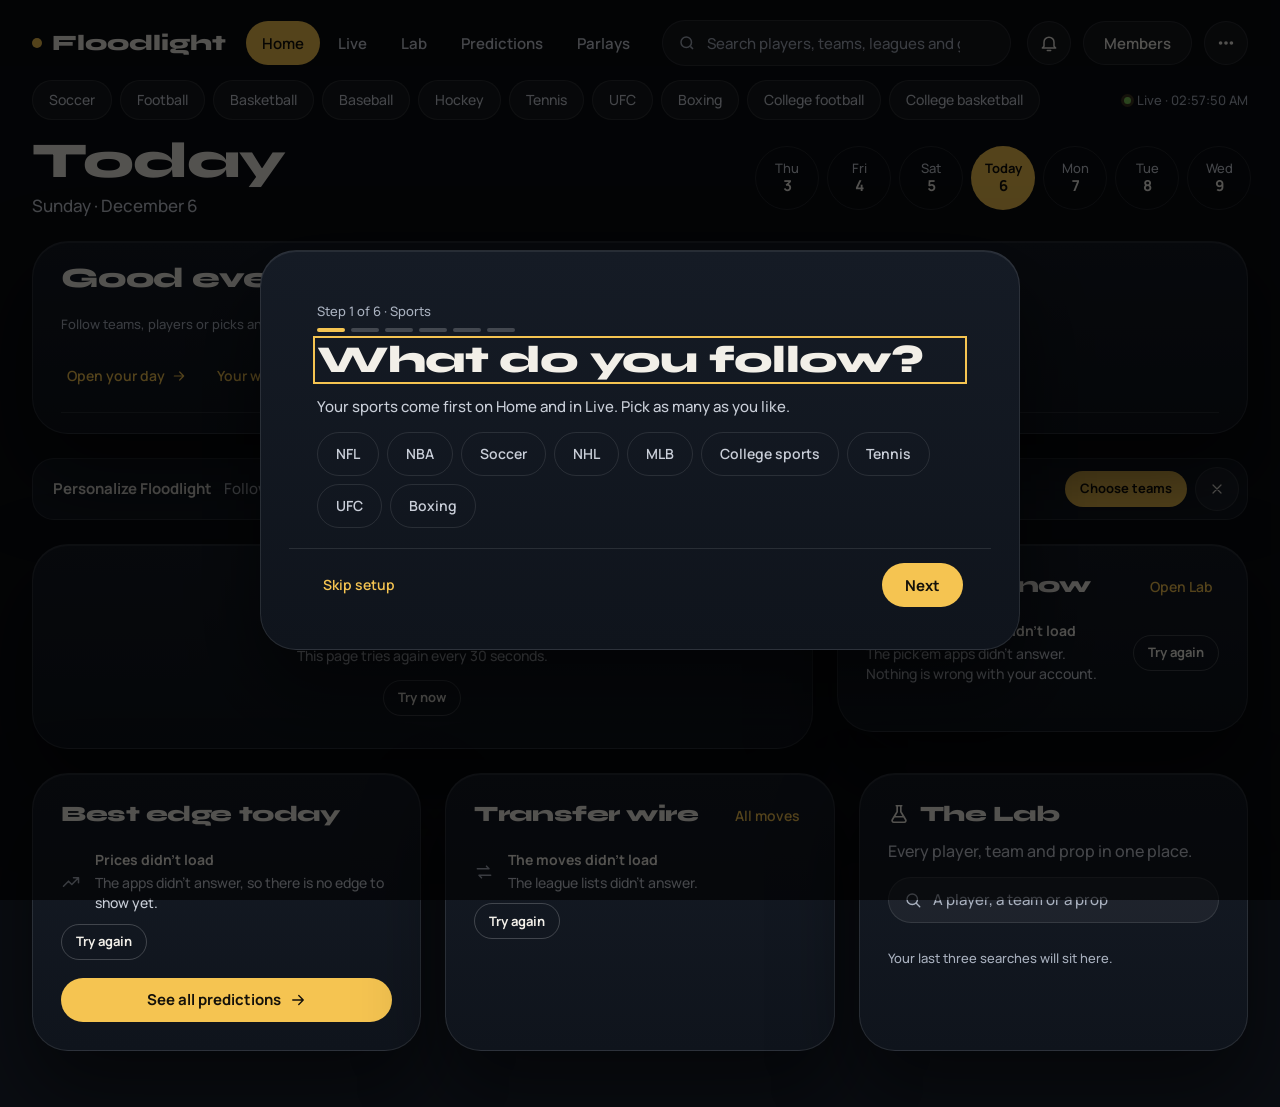
==== commit 56cb266f: "Merge main (landing page, help center, invites, owner dashboard, PR 71) Also repairs the style block" ====
--- a/index.html
+++ b/index.html
@@ -5010,6 +5010,7 @@
 <script src="market.js"></script>
 <script src="edge.js"></script>
 <script src="markets.js"></script>
+<script src="marketfeed.js"></script>
 <script src="pages.js"></script>
 <script src="shell.js"></script>
 <script src="recent.js"></script>
@@ -5017,6 +5018,7 @@
 <script src="live.js"></script>
 <script src="linemove.js"></script>
 <script src="share.js"></script>
+<script src="inbox.js"></script>
 <script src="alerts.js"></script>
 <script src="matchcentre.js"></script>
 <script src="labpage.js"></script>
@@ -5040,6 +5042,9 @@
 <script src="referrals.js"></script>
 <script src="owner.js"></script>
 <script src="status.js"></script>
+<script src="daily.js"></script>
+<script src="compete.js"></script>
+<script src="pwa.js"></script>
 <script type="module">
 // Predicted lineups: Claude researches recent team news with web search, using the viewer's own API key.
 // The SDK is only downloaded the first time someone asks for a predicted lineup.
--- a/pages.css
+++ b/pages.css
@@ -2869,3 +2869,164 @@
 .ds-dlgb{display:flex;justify-content:flex-end;gap:8px}
 @media (max-width:820px){.ds-tiles{grid-template-columns:repeat(2,minmax(0,1fr))}}
 @media (max-width:560px){.ds-rep{margin-left:0}.ds-foot{gap:4px 16px}}
+
+/* ==========================================================================
+   Return-daily features: Home greeting, last-known stamps, Continue research badges, Your day, Your week,
+   private competitions, the alerts inbox and Settings › Alerts. Theme tokens only; every control is 44px or larger.
+   ========================================================================== */
+/* Home: the personal greeting above "Tonight in 60 seconds" */
+.hm-greet{display:grid;gap:8px;padding-bottom:14px;border-bottom:1px solid var(--border)}
+.hm-greet h2{margin:0;font:700 clamp(22px,2.4vw,28px)/1.15 var(--font-display);letter-spacing:0;text-transform:none}
+.hm-greet .hm-bl{grid-template-columns:repeat(auto-fill,minmax(min(100%,240px),1fr));gap:2px 12px}
+.hm-greet .hm-bi b.num{color:var(--accent);font-weight:800}
+.hm-greet-go{display:flex;flex-wrap:wrap;gap:4px 18px;margin:0}
+.hm-greet-go .lk{margin-block:0}
+h3.hm-brief-h{margin:0;font:700 17px/1.25 var(--font-body);color:var(--text)}
+/* "Last updated 9:42 AM", shown with the last reading whenever a provider is slow or down */
+.hm-stamp{display:flex;flex-wrap:wrap;align-items:center;gap:4px 12px;margin:0;font:500 13px/1.45 var(--font-body);color:var(--text-2)}
+.hm-stamp b{color:var(--text);font-weight:700}
+.hm-stamp .bt{min-height:44px}
+.hm-stamp-top{padding:10px 14px;border:1px solid var(--border);border-radius:var(--radius-tile);background:var(--surface-2)}
+/* Continue research: what changed since your last visit */
+.rc-badges{display:flex;flex-wrap:wrap;gap:4px;margin-top:4px}
+.rc-badge{min-height:24px;padding:0 8px;font-size:12px;gap:4px;color:var(--text)}
+.rc-badge.rc-inj{border-color:var(--bad)}
+.rc-open time{color:var(--muted);font-size:12px}
+
+/* Your day */
+.dly-grid{display:grid;grid-template-columns:repeat(auto-fill,minmax(min(100%,420px),1fr));gap:16px;align-items:start}
+.dly-c{padding:22px 24px;scroll-margin-top:90px}
+.dly-c:focus{outline:none}.dly-c:focus-visible{outline:2px solid var(--accent);outline-offset:2px}
+.dly-c .sec-h{margin-bottom:6px}.dly-c h2{margin:0;font:700 18px/1.25 var(--font-body);text-transform:none;letter-spacing:0}
+.dly-num{flex:none;display:grid;justify-items:end;gap:2px;text-align:right}
+.dly-num b{font:700 16px/1.1 var(--font-body);color:var(--text)}
+.dly-num small{font-size:12px}
+.dly-ol,.dly-list,.dly-inj{list-style:none;margin:0;padding:0;display:grid;gap:2px}
+.dly-ol{counter-reset:dly}
+.dly-ol li{counter-increment:dly;display:flex;align-items:center;gap:10px}
+.dly-ol li::before{content:counter(dly);flex:none;width:22px;font:700 14px/1 var(--font-body);color:var(--muted);text-align:right}
+.dly-ol .rw,.dly-list .rw{flex:1;min-width:0}
+.dly-inj li,.dly-list > li:not(:has(> .rw)){display:flex;align-items:center;gap:10px;min-height:52px;padding:6px 0;border-top:1px solid var(--border)}
+.dly-inj li:first-child,.dly-list > li:first-child{border-top:0}
+.dly-inj .rw-t,.dly-list .rw-t{flex:1;min-width:0;display:grid;gap:2px}
+.dly-inj .rw-t small,.dly-list .rw-t small{color:var(--text-2)}
+.dly-inj .rw-t b,.cmp-g .rw-t b,.al-rules .rw-t b,.rcp-ach .rw-t b{white-space:normal}
+.dly-h3{margin:14px 0 4px;font:700 13px/1.2 var(--font-body);color:var(--muted);text-transform:uppercase;letter-spacing:.06em}
+.dly-h3:first-child{margin-top:4px}
+.dly-res{display:grid!important;grid-template-columns:3.5em minmax(0,1fr) auto minmax(0,1fr);gap:10px;font:500 14px/1.3 var(--font-body)}
+.dly-res > span:nth-of-type(2){text-align:right}
+.dly-res .w{font-weight:800;color:var(--text)}
+.dly-res > span:not(.w):not(.lb){color:var(--text-2)}
+/* a result says its outcome in words; the border style is a second cue, never colour alone */
+.dly-g{flex:none}
+.dly-won{border-color:var(--good);color:var(--text)}
+.dly-lost{border-style:dashed;color:var(--text-2)}
+.dly-push,.dly-void{color:var(--muted)}
+
+@media (max-width:560px){.dly-c{padding:18px 16px}.dly-res{grid-template-columns:minmax(0,1fr) auto minmax(0,1fr)}.dly-res > .lb{display:none}}
+
+/* Your week */
+.rcp-line{margin:0 0 16px;font:500 17px/1.5 var(--font-body);color:var(--text);max-width:62ch}
+.rcp-stats{display:grid;grid-template-columns:repeat(auto-fill,minmax(min(100%,170px),1fr));gap:10px}
+.rcp-s{display:grid;gap:2px;align-content:start}
+.rcp-s .fig{font:800 clamp(26px,3vw,34px)/1 var(--font-display);color:var(--text)}
+.rcp-s span{font:600 14px/1.3 var(--font-body);color:var(--text-2)}
+.rcp-chart{margin:18px 0 0}
+.rcp-bars{display:grid;grid-template-columns:repeat(7,minmax(0,1fr));gap:8px;align-items:end;min-height:150px;padding-top:6px;border-bottom:1px solid var(--border-2)}
+.rcp-bar{display:grid;justify-items:center;align-content:end;gap:4px;min-width:0}
+.rcp-bar i{display:block;width:min(100%,36px);min-height:2px;border-radius:4px 4px 0 0;background:var(--accent-fill)}
+.rcp-bar small{font:600 12px/1 var(--font-body);color:var(--muted);padding:6px 0 0;transform:translateY(100%);margin-bottom:-6px}
+.rcp-v{font:700 12px/1 var(--font-body);color:var(--text-2)}
+.rcp-chart + *{margin-top:30px}
+.rcp-ach{list-style:none;margin:0;padding:0;display:grid;grid-template-columns:repeat(auto-fill,minmax(min(100%,260px),1fr));gap:8px}
+.rcp-ach li{display:flex;align-items:center;gap:12px;min-height:60px;padding:10px 12px;border:1px solid var(--border);border-radius:var(--radius-tile);background:var(--surface-2)}
+.rcp-ach li:not(.got){border-style:dashed;background:none}
+.rcp-ach li:not(.got) .rw-t b{color:var(--text-2)}
+.rcp-ach-i{flex:none;display:grid;place-items:center;width:34px;height:34px;border-radius:50%;border:1px solid var(--border-2);color:var(--muted)}
+.rcp-ach li.got .rcp-ach-i{background:var(--accent-fill);border-color:transparent;color:var(--on-accent)}
+.rcp-ach .rw-t{display:grid;gap:2px;min-width:0}.rcp-ach small{color:var(--text-2);white-space:normal;overflow:visible}
+
+/* Private competitions */
+.cmp-list,.cmp-gl{list-style:none;margin:0;padding:0;display:grid;gap:2px}
+.cmp-forms{margin-top:16px;align-items:start}
+.cmp-f{display:grid;gap:10px}.cmp-f h2{margin:0;font:700 18px/1.25 var(--font-body);text-transform:none;letter-spacing:0}
+.cmp-f label{font:600 14px/1.3 var(--font-body);color:var(--text)}
+.cmp-f .bt{justify-self:start}
+.cmp-row{display:flex;flex-wrap:wrap;align-items:center;gap:8px;margin-top:14px}
+.cmp-row label{flex-basis:100%}.cmp-row .inp{flex:1 1 220px;width:auto}
+.cmp-g{display:flex;flex-wrap:wrap;align-items:center;gap:8px 12px;min-height:60px;padding:8px 0;border-top:1px solid var(--border)}
+.cmp-g:first-child{border-top:0}
+.cmp-g .rw-t{flex:1 1 220px;min-width:0;display:grid;gap:2px}.cmp-g .rw-t small{color:var(--text-2)}
+.cmp-g .cx-row{flex:none;flex-wrap:wrap}
+.cmp-g [aria-pressed="true"]{background:var(--accent-fill);color:var(--on-accent);border-color:transparent}
+.cmp-g [aria-pressed="true"]::before{content:"✓ ";font-weight:800}
+.cmp-tabs{margin:16px 0}
+.cmp-t{width:100%;border-collapse:collapse;font:500 14px/1.3 var(--font-body)}
+.cmp-t th,.cmp-t td{padding:10px 8px;border-bottom:1px solid var(--border);text-align:left}
+.cmp-t thead th{font:700 12px/1.2 var(--font-body);color:var(--muted);text-transform:uppercase;letter-spacing:.05em}
+.cmp-t .n{text-align:right;font-variant-numeric:tabular-nums}
+.cmp-t tr.me th,.cmp-t tr.me td{font-weight:800;color:var(--text)}
+.cmp-link{display:flex;flex-wrap:wrap;gap:8px;margin:10px 0}.cmp-link .inp{flex:1 1 240px;width:auto}
+.cmp-err{padding:14px 18px;border-color:var(--bad)}
+@media (max-width:420px){.cmp-t th:nth-child(6),.cmp-t td:nth-child(6){display:none}}
+
+/* Alerts inbox and the bell */
+.tb-bell{position:relative}
+@media (max-width:820px){.tb-bell{margin-left:auto}.tb-bell ~ .tb-search{margin-left:0}}
+.tb-bell-n{position:absolute;top:-3px;right:-3px;min-width:20px;height:20px;padding:0 5px;border-radius:999px;background:var(--live-fill);color:var(--on-live);font:700 11px/20px var(--font-body);text-align:center;box-shadow:0 0 0 2px var(--bg)}
+.ibx-bar{display:flex;flex-wrap:wrap;align-items:center;justify-content:space-between;gap:10px;margin-bottom:14px}
+.ibx-day{padding:16px 18px;margin-bottom:12px}
+.ibx-h{margin:0 0 4px;font:700 13px/1.2 var(--font-body);color:var(--muted);text-transform:uppercase;letter-spacing:.06em}
+.ibx-l{list-style:none;margin:0;padding:0;display:grid}
+.ibx-i{display:flex;align-items:center;gap:4px;border-top:1px solid var(--border)}
+.ibx-i:first-child{border-top:0}
+.ibx-open{flex:1;min-width:0;display:flex;align-items:center;gap:12px;min-height:60px;padding:8px 6px;border-radius:var(--radius-tile);text-align:left;color:var(--text)}
+.ibx-open:hover .rw-t b{text-decoration:underline;text-underline-offset:3px}
+.ibx-open:focus-visible{outline:2px solid var(--accent);outline-offset:-2px}
+.ibx-open .rw-t{flex:1;min-width:0;display:grid;gap:2px}
+.ibx-open .rw-t b{font:600 15px/1.3 var(--font-body);overflow-wrap:anywhere;white-space:normal}
+.ibx-open .rw-t small{color:var(--text-2);overflow-wrap:anywhere}
+.ibx-i:not(.new) .rw-t b{font-weight:500;color:var(--text-2)}
+.ibx-ic{flex:none;display:grid;place-items:center;width:36px;height:36px;border-radius:50%;background:var(--surface-2);color:var(--text-2)}
+.ibx-i.new .ibx-ic{color:var(--accent)}
+.ibx-t{flex:none;display:grid;justify-items:end;gap:6px;font-size:12px}
+.ibx-dot{width:10px;height:10px;border-radius:50%;background:var(--accent-fill)}
+
+/* Settings › Alerts: subsections, per-team and per-pick tables, line alerts */
+.st-drw{border-top:1px solid var(--border);padding:4px 0}
+.st-drw summary{display:flex;align-items:center;min-height:48px;font:600 14px/1.3 var(--font-body);color:var(--accent);cursor:pointer}
+.st-drw summary:focus-visible{outline:2px solid var(--accent);outline-offset:2px;border-radius:var(--radius-tile)}
+.st-rows > .st-sub{padding-top:18px;border-top:1px solid var(--border)}
+.st-rows > .st-sub + .lb{margin:4px 0 8px}
+.al-who{margin:0 0 12px}.al-who .lk{margin-block:0}
+.al-q{display:flex;flex-wrap:wrap;align-items:center;justify-content:flex-end;gap:8px}
+.al-q .inp.sm,.al-rule .inp.sm{width:auto;min-height:44px;padding:0 12px;font-size:14px}
+.al-t{width:100%;border-collapse:collapse;margin:4px 0 10px;font:500 14px/1.3 var(--font-body)}
+.al-t th,.al-t td{padding:6px 8px;border-bottom:1px solid var(--border);text-align:left}
+.al-t thead th{font:700 12px/1.2 var(--font-body);color:var(--muted);text-transform:uppercase;letter-spacing:.05em}
+.al-t td,.al-t thead th:not(:first-child){text-align:center;width:72px}
+.al-t th[scope="row"] small{display:block;font-weight:500}
+.al-t td{min-width:44px}
+.al-cbl{display:inline-grid;place-items:center;width:44px;height:44px;cursor:pointer;border-radius:var(--radius-tile)}
+.al-cbl:has(:focus-visible){outline:2px solid var(--accent);outline-offset:-2px}
+.al-cb{width:24px;height:24px;margin:0;accent-color:var(--accent-fill);cursor:pointer}
+.al-rules{list-style:none;margin:6px 0;padding:0;display:grid;gap:6px}
+.al-rules li{display:flex;align-items:center;gap:8px;min-height:56px;padding:6px 6px 6px 12px;border:1px solid var(--border);border-radius:var(--radius-tile);background:var(--surface-2)}
+.al-rules .rw-t{flex:1;min-width:0;display:grid;gap:2px}.al-rules small{color:var(--text-2)}
+.al-rule{margin:8px 0 12px;padding:14px 16px;border:1px solid var(--border-2);border-radius:var(--radius-tile)}
+.al-rule-g{display:grid;grid-template-columns:auto minmax(0,1fr);gap:10px 12px;align-items:center;margin-top:10px}
+.al-rule-g label{font:600 14px/1.3 var(--font-body)}
+.al-rule-g .inp{width:100%}
+.al-err{margin:10px 0 0;font:600 14px/1.4 var(--font-body);color:var(--text)}
+.al-err::before{content:"! ";color:var(--bad);font-weight:800}
+.al-state{margin:14px 0 0}
+.al-pv-h{margin-top:22px}.al-pv{margin-top:8px}.al-pv .inp.sm{width:auto;min-height:44px;padding:0 12px;font-size:14px}
+@media (max-width:560px){
+  .al-rule-g{grid-template-columns:1fr;gap:4px}
+  .al-rule-g label:not(:first-child){margin-top:8px}
+  .al-t td,.al-t thead th:not(:first-child){width:auto;padding-inline:2px}
+}
+.st-c:has(select){min-width:0;max-width:100%}.st-c select.inp{max-width:100%;text-overflow:ellipsis}
+#stAlerts .st-rows{grid-template-columns:minmax(0,1fr)}
+.st-drw{min-width:0;overflow-x:auto}
+@media (max-width:420px){.al-t thead th{font-size:11px;letter-spacing:0;padding-inline:0}.al-t td{padding:0}.al-t th[scope="row"]{padding-left:0;font-size:13px;overflow-wrap:anywhere}}
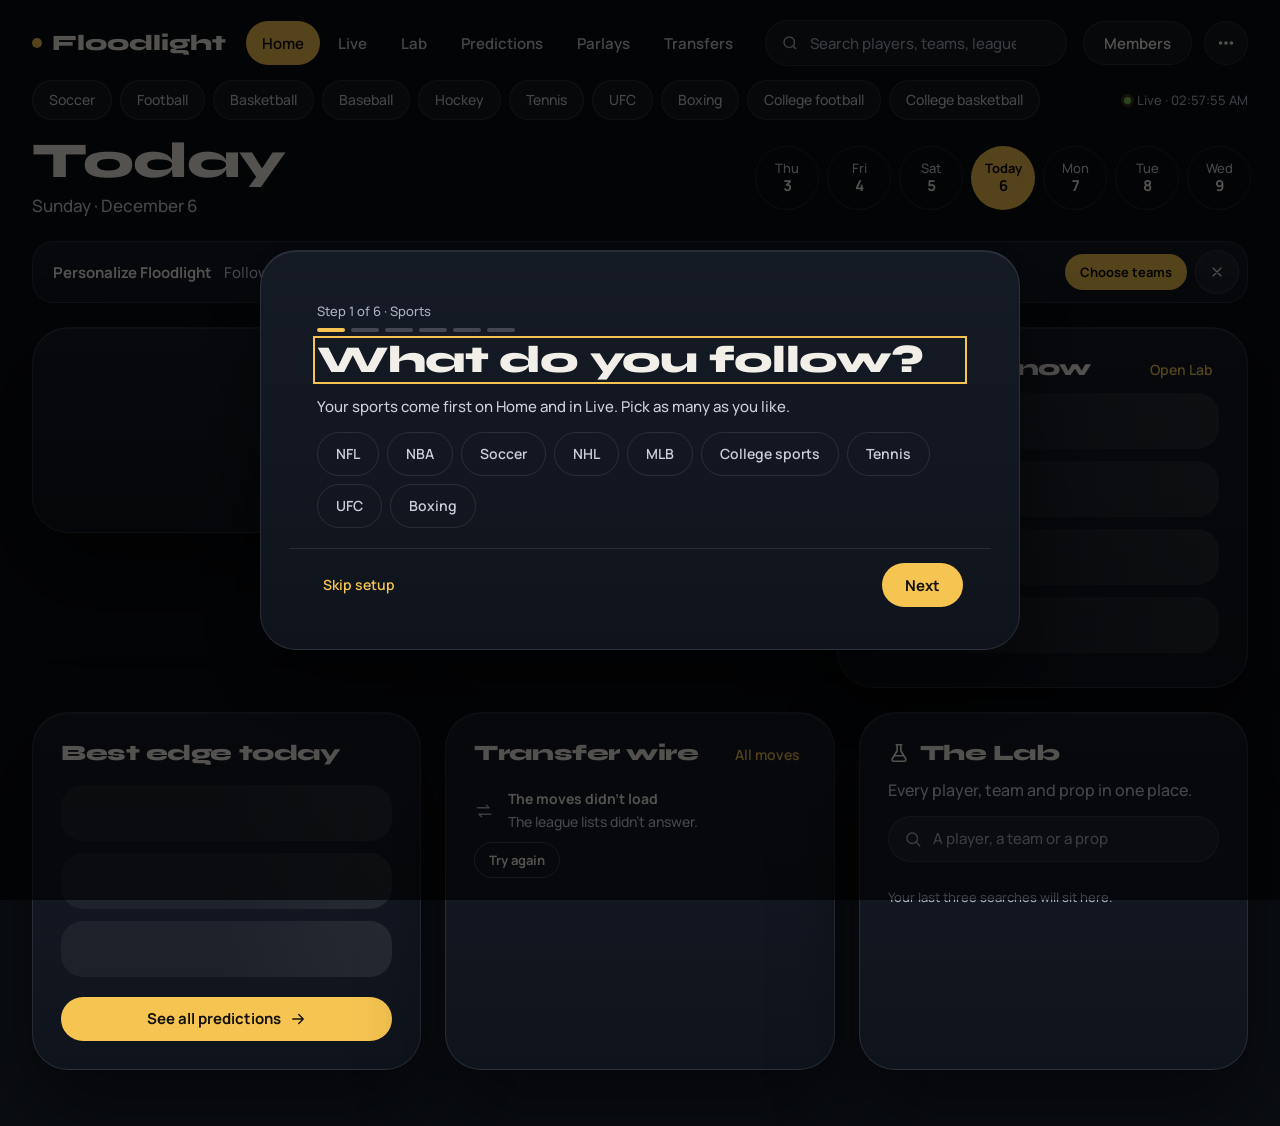
==== commit 1e0bbe55: "Merge main (landing page, help, invites, owner dashboard): sign-in card opens in the landing dialog;" ====
--- a/index.html
+++ b/index.html
@@ -1120,9 +1120,11 @@
 }
 @media (max-width:360px){ .top-in > .brand{font-size:0} }
 </style>
+<script src="auth.js"></script>
 <script src="analytics.js"></script>
 <script src="landing.js"></script>
 <script src="access.js"></script>
+<script src="plan.js"></script>
 </head>
 <body>
 <a class="skip" href="#groups">Skip to matches</a>
@@ -1170,7 +1172,7 @@
     </div>
   </aside>
 </main>
-<footer class="fl-foot" aria-hidden="true"><span class="fl-foot-mark">Floodlight</span><span class="fl-foot-line">Every match, every line, under the lights.</span></footer>
+<footer class="fl-foot"><span class="fl-foot-mark" aria-hidden="true">Floodlight</span><span class="fl-foot-line">Research, not a sportsbook. Past hit rates are not guarantees. 18+ (21+ where required).</span><nav class="fl-foot-links" aria-label="Plans and policies"><a href="#/pricing" data-page="pricing">Plans</a><a href="#/legal/terms" data-page="legal" data-arg="terms">Terms</a><a href="#/legal/privacy" data-page="legal" data-arg="privacy">Privacy</a><a href="#/legal/refunds" data-page="legal" data-arg="refunds">Refunds</a><a href="#/legal/disclaimer" data-page="legal" data-arg="disclaimer">Disclaimer</a><a href="#/legal/contact" data-page="legal" data-arg="contact">Contact</a><a href="#/legal" data-page="legal">All policies</a></nav></footer>
 <div class="toasts" id="toasts" role="status" aria-live="polite"></div>
 <div class="drawer-scrim" id="profileScrim" hidden></div>
 <aside class="drawer" id="profile" role="dialog" aria-modal="true" aria-labelledby="profileTitle" tabindex="-1" hidden></aside>
@@ -4012,14 +4014,18 @@
     body = `<div class="pf-guest">${avatarHTML('lg')}<div><strong>You're browsing as a guest</strong><p>Your favourites are saved in this browser. Create a profile to keep them under your name.</p></div></div>
       <div class="seg pf-seg" role="tablist">${[['login','Log in'],['signup','Create account']].map(([k,l]) => `<button role="tab" aria-selected="${P.mode===k}" class="${P.mode===k?'on':''}" data-act="pfmode" data-to="${k}">${l}</button>`).join('')}</div>
       ${P.mode === 'login' ? `<form id="loginForm" class="pf-form" novalidate>
-          <label for="liUser">Username</label><input id="liUser" autocomplete="username" required>
+          <label for="liUser">Username or email</label><input id="liUser" autocomplete="username" autocapitalize="none" spellcheck="false" required>
           <label for="liPass">Password</label><input id="liPass" type="password" autocomplete="current-password" required>
-          <button class="btn" type="submit" ${P.busy ? 'disabled' : ''}>${P.busy ? 'Logging in…' : 'Log in'}</button></form>`
+          <button class="btn" type="submit" ${P.busy ? 'disabled' : ''}>${P.busy ? 'Logging in…' : 'Log in'}</button>
+          <p class="pf-hint pf-links"><a href="#/auth/forgot" data-page="auth" data-arg="forgot" data-act="pfclose">Forgot password?</a> <a href="#/auth/magic" data-page="auth" data-arg="magic" data-act="pfclose">Email me a sign-in link</a></p></form>`
         : `<form id="signupForm" class="pf-form" novalidate>
           <label for="suName">Display name</label><input id="suName" autocomplete="nickname" maxlength="40" placeholder="How your name appears">
           <label for="suUser">Username</label><input id="suUser" autocomplete="username" maxlength="20" placeholder="3–20 letters, numbers, . or _" required>
+          <label for="suEmail">Email</label><input id="suEmail" type="email" autocomplete="email" spellcheck="false" placeholder="you@example.com" required>
           <label for="suPass">Password</label><input id="suPass" type="password" autocomplete="new-password" minlength="8" placeholder="At least 8 characters" required>
           <label for="suPass2">Confirm password</label><input id="suPass2" type="password" autocomplete="new-password" required>
+          <label class="fla-check"><input type="checkbox" id="suAdult" required> I'm 18 or older (21 where my state requires it)</label>
+          <label class="fla-check"><input type="checkbox" id="suTerms" required> I accept the <a href="#/legal/terms" target="_blank" rel="noopener">Terms</a> and <a href="#/legal/privacy" target="_blank" rel="noopener">Privacy Policy</a></label>
           <button class="btn" type="submit" ${P.busy ? 'disabled' : ''}>${P.busy ? 'Creating…' : 'Create account'}</button>
           ${S.fav.length + S.favPlayers.length ? `<p class="pf-hint">Your ${S.fav.length + S.favPlayers.length} guest favourites will move into the new account.</p>` : ''}</form>`}
       <div class="pf-err" role="alert">${esc(P.err)}</div>
@@ -4029,6 +4035,8 @@
     body = `<div class="pf-card">${avatarHTML('lg')}<div><strong id="pfDisplay">${esc(me.display)}</strong><span>@${esc(me.username)}</span><small>Member since ${esc(since)}</small></div></div>
       ${me.prefs?.bio && !P.edit ? `<p class="pf-bio">${esc(me.prefs.bio)}</p>` : ''}
       <button class="btn ghost pf-editbtn" data-page="profile" data-act="pfclose">My profile page: record, stats and themes</button>
+      <button class="btn ghost pf-editbtn" data-page="account" data-arg="${me.plan?.paid ? 'billing' : 'profile'}" data-act="pfclose">Account, security and plan${me.plan ? ` <span class="pl">${esc(me.plan.name)}</span>` : ''}</button>
+      ${me.email && !me.email_verified ? '<p class="pf-hint">Confirm your email to keep your account safe. <a href="#/account/profile" data-page="account" data-arg="profile" data-act="pfclose">Send the link again</a></p>' : !me.email ? '<p class="pf-hint">Add an email so you can get back in if you forget your password. <a href="#/account/profile" data-page="account" data-arg="profile" data-act="pfclose">Add email</a></p>' : ''}
       <div class="pf-stats"><span><b class="num">${S.fav.length}</b> teams</span><span><b class="num">${S.favPlayers.length}</b> players</span><span><b class="num">${S.favLeagues.length}</b> leagues</span></div>
       ${P.edit ? `<form id="editForm" class="pf-form">
           <label for="edName">Display name</label><input id="edName" maxlength="40" value="${esc(me.display)}">
@@ -4051,8 +4059,7 @@
           <button class="x" data-act="lgUp" data-to="${l.slug}" aria-label="Move ${esc(l.name)} up" ${i ? '' : 'disabled'}>↑</button><button class="x" data-act="lgDown" data-to="${l.slug}" aria-label="Move ${esc(l.name)} down" ${i < a.length - 1 ? '' : 'disabled'}>↓</button><button class="x" data-act="favL" data-to="${l.slug}" aria-label="Unstar ${esc(l.name)}">✕</button></li>`).join('')}</ol>
         <span class="pf-label">Add a league</span><div class="pf-chips" style="margin-top:6px">${LEAGUES.filter(l => !S.favLeagues.includes(l.slug)).map(l => `<button class="qf" data-act="favL" data-to="${l.slug}" aria-label="Star ${esc(l.name)}">${l.logo ? `<img src="${esc(l.logo)}" alt="" style="width:16px;height:16px;object-fit:contain">` : ''}☆ ${esc(l.name)}</button>`).join('')}</div></section>
       ${me ? `<div class="pf-foot"><button class="btn ghost" data-act="logout">Log out</button>
-        ${P.del ? `<form id="delForm" class="pf-form pf-danger"><label for="delPass">Type your password to delete @${esc(me.username)} for good</label><input id="delPass" type="password" autocomplete="current-password"><div class="pf-row"><button class="btn danger" type="submit">Delete account</button><button class="btn ghost" type="button" data-act="pfdel">Cancel</button></div></form>`
-          : `<button class="linkbtn pf-delete" data-act="pfdel">Delete account</button>`}</div>` : ''}
+        <button class="linkbtn pf-delete" data-page="account" data-arg="data" data-act="pfclose">Delete account</button></div>` : ''}
     </div>`;
   if (keep && $(keep)) { $(keep).focus(); if (caret != null && $(keep).setSelectionRange) try { $(keep).setSelectionRange(caret, caret) } catch {} }
 }
@@ -4091,6 +4098,7 @@
     if (form.id === 'loginForm') {
       P.busy = true; renderProfile();
       const d = await api('/api/auth/login', { username: $('liUser').value, password: $('liPass').value });
+      if (d.need2fa) { P.busy = false; closeProfile(); return window.flAuth?.twofa(d.ticket) }
       const guest = { t: S.fav, p: S.favPlayers, l: S.favLeagues };
       adoptUser(d.user);
       if (guest.t.length || guest.p.length || guest.l.length) {   // keep anything added while logged out
@@ -4098,10 +4106,14 @@
       toast(`Welcome back, ${d.user.display}.`);
     } else if (form.id === 'signupForm') {
       if ($('suPass').value !== $('suPass2').value) throw new Error("The two passwords don't match.");
+      if (!$('suAdult').checked) throw new Error("Tick the box to confirm you're 18 or older.");
+      if (!$('suTerms').checked) throw new Error('Tick the box to accept the Terms and Privacy Policy.');
       P.busy = true; renderProfile();
-      const d = await api('/api/auth/signup', { display: $('suName').value || $('suUser').value, username: $('suUser').value, password: $('suPass').value,
+      const tv = (await api('/api/me')).terms;
+      const d = await api('/api/auth/signup', { display: $('suName').value || $('suUser').value, username: $('suUser').value, password: $('suPass').value, email: $('suEmail').value, adult: true, terms: tv,
         prefs: { favTeams: S.fav, favPlayers: S.favPlayers, favLeagues: S.favLeagues, color: COLORS[Math.floor(Math.random() * COLORS.length)] } });
-      adoptUser(d.user); toast(`Profile created. Welcome, ${d.user.display}.`);
+      try { sessionStorage.setItem('fl.newAccount', '1') } catch {}
+      adoptUser(d.user); toast(`Profile created. Check ${d.user.email} for a link to confirm your email.`);
     } else if (form.id === 'editForm') {
       const d = await api('/api/me/prefs', { display: $('edName').value, bio: $('edBio').value, color: S.me.prefs?.color || COLORS[3] });
       S.me = d.user; P.edit = false; renderProfileBtn(); toast('Profile saved.');
@@ -5010,15 +5022,16 @@
 <script src="market.js"></script>
 <script src="edge.js"></script>
 <script src="markets.js"></script>
-<script src="marketfeed.js"></script>
 <script src="pages.js"></script>
+<script src="pricing.js"></script>
+<script src="account.js"></script>
+<script src="legal.js"></script>
 <script src="shell.js"></script>
 <script src="recent.js"></script>
 <script src="home.js"></script>
 <script src="live.js"></script>
 <script src="linemove.js"></script>
 <script src="share.js"></script>
-<script src="inbox.js"></script>
 <script src="alerts.js"></script>
 <script src="matchcentre.js"></script>
 <script src="labpage.js"></script>
@@ -5042,9 +5055,6 @@
 <script src="referrals.js"></script>
 <script src="owner.js"></script>
 <script src="status.js"></script>
-<script src="daily.js"></script>
-<script src="compete.js"></script>
-<script src="pwa.js"></script>
 <script type="module">
 // Predicted lineups: Claude researches recent team news with web search, using the viewer's own API key.
 // The SDK is only downloaded the first time someone asks for a predicted lineup.
--- a/pages.css
+++ b/pages.css
@@ -2599,6 +2599,228 @@
 /* long tool links on Predictions wrap instead of running past a 320px card */
 .pd-more .cx{white-space:normal;text-align:left;max-width:100%;height:auto;min-height:44px;padding-block:8px}
 
+/* ===============================================================================================================   Plans, account, sign-in and policies (pricing.js, account.js, auth.js, legal.js, plan.js). Theme tokens only.
+   ==================================================================================================================== */
+.pp-wrap,.ac-wrap,.lg-wrap{display:grid;gap:28px;min-width:0;padding-bottom:40px}
+.pp-h2,.ac-h{margin:0;font:var(--display-weight,800) clamp(22px,2.6vw,30px)/1.08 var(--font-display);letter-spacing:var(--display-track,0);text-wrap:balance}
+.ac-h3,.pp-pol h3{margin:0;font:700 16px/1.3 var(--font-body);color:var(--text)}
+.pp-lead,.ac-help{margin:0;max-width:64ch;font:500 15px/1.5 var(--font-body);color:var(--text-2)}
+.ac-help{display:block;font-size:14px;color:var(--muted)}
+.pp-note,.lg-draft,.ac-alert,.ac-note{margin:0;padding:14px 18px;border-radius:var(--radius-tile);border:1px solid var(--border-2);background:var(--surface-2);font:500 14px/1.5 var(--font-body);color:var(--text-2)}
+.pp-note strong,.lg-draft strong,.ac-alert strong{color:var(--text)}
+.pp-note,.lg-draft{border-left:4px solid var(--warning,var(--accent))}
+.ac-alert{display:flex;flex-wrap:wrap;align-items:center;gap:8px 16px;border-color:var(--bad);border-left-width:4px}
+.ac-alert .bt{margin-left:auto}
+.ac-note{padding:8px 14px;font-size:13px;width:fit-content}
+
+/* pricing: plan cards */
+.pp-cycle{display:flex;justify-content:center}
+.pp-cycle .seg button{min-height:44px;padding:0 20px}
+.pp-err:empty{display:none}
+.pp-err{margin:0;color:var(--bad);font:600 14px/1.4 var(--font-body);text-align:center}
+.pp-plans{display:grid;grid-template-columns:repeat(3,minmax(0,1fr));gap:16px;align-items:stretch}
+.pp-plan{position:relative;display:flex;flex-direction:column;gap:12px;min-width:0;padding:26px 24px;border-radius:var(--radius-tile);border:1px solid var(--border);background:var(--surface);color:var(--text)}
+.pp-plan.pp-feat{border:2px solid var(--accent);background:var(--panel);box-shadow:var(--shadow-card)}
+.pp-name{margin:0;font:var(--display-weight,800) 26px/1 var(--font-display);letter-spacing:var(--display-track,0)}
+.pp-blurb{margin:0;min-height:2.9em;font:500 14px/1.45 var(--font-body);color:var(--text-2)}
+.pp-price{display:flex;align-items:baseline;gap:6px;margin:4px 0 0}
+.pp-num{font:var(--display-weight,800) clamp(40px,4.6vw,56px)/.95 var(--font-display);letter-spacing:var(--display-track,0);font-variant-numeric:tabular-nums}
+.pp-feat .pp-num{color:var(--accent)}
+.pp-per{font:600 15px/1 var(--font-body);color:var(--muted)}
+.pp-eff{margin:0;font:600 13px/1.4 var(--font-body);color:var(--good)}
+.pp-renew{margin:0;font:500 13px/1.45 var(--font-body);color:var(--muted)}
+.pp-cur{margin:0;min-height:46px;display:flex;align-items:center;font:600 14px/1.3 var(--font-body);color:var(--text-2)}
+.pp-list{list-style:none;margin:6px 0 0;padding:16px 0 0;border-top:1px solid var(--border);display:grid;gap:10px;font:500 14px/1.4 var(--font-body);color:var(--text-2)}
+.pp-list li{position:relative;padding-left:24px}
+.pp-list li::before{content:"";position:absolute;left:2px;top:.32em;width:10px;height:6px;border-left:2px solid var(--accent);border-bottom:2px solid var(--accent);transform:rotate(-45deg)}
+.pp-pay{margin:-12px 0 0;text-align:center;font:500 13px/1.5 var(--font-body);color:var(--muted)}
+.pp-sec{display:grid;gap:16px;min-width:0}
+
+/* comparison table (also the billing history) */
+.pp-tbl-wrap{overflow-x:auto;border:1px solid var(--border);border-radius:var(--radius-tile);background:var(--surface)}
+.pp-tbl{width:100%;border-collapse:collapse;font:500 14px/1.4 var(--font-body);color:var(--text-2)}
+.pp-tbl th,.pp-tbl td{padding:12px 16px;text-align:left;border-bottom:1px solid var(--border);vertical-align:top}
+.pp-tbl tbody tr:last-child > *{border-bottom:0}
+.pp-tbl thead th{font:700 12px/1.2 var(--font-body);letter-spacing:.06em;text-transform:uppercase;color:var(--muted);background:var(--surface-2)}
+.pp-tbl tbody th{font-weight:600;color:var(--text)}
+.pp-tbl td:last-child{color:var(--text)}
+.pp-no{color:var(--muted)}
+
+/* the drawn Free / Plus example */
+.pp-ex-row{display:grid;grid-template-columns:repeat(2,minmax(0,1fr));gap:16px}
+.pp-ex{margin:0;display:grid;gap:12px;padding:20px;border-radius:var(--radius-tile);border:1px solid var(--border);background:var(--surface);min-width:0}
+.pp-ex figcaption{font:700 12px/1 var(--font-body);letter-spacing:.08em;text-transform:uppercase;color:var(--muted)}
+.pp-ex-top{display:flex;justify-content:space-between;gap:12px;font:600 15px/1.3 var(--font-body)}
+.pp-ex-top span{color:var(--accent);white-space:nowrap}
+.pp-bars{position:relative;display:flex;align-items:flex-end;gap:6px;height:96px;padding-top:4px}
+.pp-bars i{flex:1;height:var(--h);min-height:4px;border-radius:4px 4px 1px 1px;background:var(--chart-under-flat,var(--border-2))}
+.pp-bars i.ov{background:var(--chart-over-flat,var(--accent))}
+.pp-bars b{position:absolute;left:0;right:0;bottom:var(--at);border-top:2px dashed var(--chart-line,var(--text-2))}
+.pp-rates{display:grid;grid-template-columns:repeat(4,minmax(0,1fr));gap:8px}
+.pp-rates.two{grid-template-columns:repeat(2,minmax(0,1fr))}
+.pp-rate{display:grid;gap:4px;padding:10px 12px;border-radius:12px;background:var(--surface-2);min-width:0}
+.pp-rate b{font:700 18px/1.1 var(--font-body);font-variant-numeric:tabular-nums;color:var(--text)}
+.pp-rate span{font:500 12px/1.2 var(--font-body);color:var(--muted)}
+.pp-rate.locked b{color:var(--muted);letter-spacing:.2em}
+.pp-pol-grid{display:grid;grid-template-columns:repeat(3,minmax(0,1fr));gap:12px}
+.pp-pol-grid .tile{display:grid;gap:6px;align-content:start}
+.pp-pol-grid p{margin:0;font:500 14px/1.5 var(--font-body);color:var(--text-2)}
+.pp-legal{margin:0;font:500 14px/1.5 var(--font-body);color:var(--text-2)}
+.pp-legal a,.lg-body a,.fla a,.ac-help a:not(.lk),.pp-foot a{color:var(--accent);text-decoration:underline;text-underline-offset:2px}
+.pp-faq{display:grid;gap:8px}
+.pp-faq .drw-b p{margin:0;max-width:68ch;font:500 15px/1.55 var(--font-body);color:var(--text-2)}
+.pp-foot{margin:0;max-width:72ch;font:500 13px/1.5 var(--font-body);color:var(--muted)}
+@media (max-width:900px){.pp-plans,.pp-pol-grid{grid-template-columns:minmax(0,1fr)}.pp-plan.pp-feat{order:-1}.pp-blurb{min-height:0}}
+@media (max-width:640px){.pp-ex-row{grid-template-columns:minmax(0,1fr)}.pp-rates{grid-template-columns:repeat(2,minmax(0,1fr))}.pp-cycle .seg{width:100%}.pp-cycle .seg button{flex:1 1 0;padding:0 10px}.pp-tbl th,.pp-tbl td{padding:10px 12px}}
+
+/* the small "Plus feature" note other pages draw with flPlan.upsell() */
+.plan-up{display:flex;flex-wrap:wrap;align-items:center;gap:8px 12px;padding:12px 16px;border-radius:var(--radius-tile);border:1px dashed var(--border-2);background:var(--surface-2)}
+.plan-up p{flex:1 1 220px;margin:0;font:500 14px/1.45 var(--font-body);color:var(--text-2)}
+.plan-up strong{color:var(--text)}
+.plan-up-tag{display:inline-flex;align-items:center;min-height:24px;padding:0 10px;border-radius:var(--radius-pill);background:var(--pill-bg);color:var(--pill-fg);font:700 12px/1 var(--font-body)}
+
+/* account: tabs and sections */
+.ac-tabs{display:flex;gap:4px;padding:4px;border-radius:var(--radius-pill);border:1px solid var(--border);background:var(--surface-2);width:fit-content;max-width:100%;overflow-x:auto;scrollbar-width:none}
+.ac-tabs::-webkit-scrollbar{display:none}
+.ac-tabs [role="tab"]{flex:none;min-height:44px;padding:0 18px;border-radius:var(--radius-pill);font:600 14px/1 var(--font-body);color:var(--text-2)}
+.ac-tabs [role="tab"]:hover{color:var(--text)}
+.ac-tabs [role="tab"][aria-selected="true"]{background:var(--pill-bg);color:var(--pill-fg)}
+.ac-tabs [role="tab"]:focus-visible{outline:2px solid var(--accent);outline-offset:2px}
+.ac-body{display:grid;gap:16px;min-width:0}
+.ac-sec{display:grid;gap:14px;padding:24px;border-radius:var(--radius-tile);box-shadow:none;align-content:start}
+.ac-sec > *{margin:0}
+.ac-plan{border-color:var(--border-2)}
+.ac-big{display:flex;flex-wrap:wrap;align-items:center;gap:8px 12px;margin:0;font:700 20px/1.25 var(--font-body);color:var(--text);overflow-wrap:anywhere}
+.ac-ok{color:var(--good);border-color:currentColor}
+.ac-warn{color:var(--warning,var(--accent));border-color:currentColor}
+.ac-bad{color:var(--bad);border-color:currentColor}
+.ac-msg{margin:0;min-height:0;font:600 14px/1.4 var(--font-body);color:var(--good)}
+.ac-msg:empty{display:none}
+.ac-msg.bad{color:var(--bad)}
+.ac-form{display:grid;gap:12px;max-width:520px}
+.ac-form.row{display:flex;flex-wrap:wrap;align-items:flex-end;gap:10px;max-width:none}
+.ac-form.row .fl-f{flex:1 1 220px;min-width:0}
+.ac-form.row .bt{min-height:46px}
+.ac-check{display:flex;align-items:flex-start;gap:10px;font:500 14px/1.45 var(--font-body);color:var(--text-2);cursor:pointer}
+.ac-check input{flex:none;width:20px;height:20px;margin:1px 0 0;accent-color:var(--accent-fill)}
+.ac-dl{display:grid;grid-template-columns:repeat(auto-fit,minmax(180px,1fr));gap:12px;margin:0}
+.ac-dl > div{display:grid;gap:4px;padding:12px 14px;border-radius:12px;background:var(--surface-2);min-width:0}
+.ac-dl dt{font:600 12px/1.2 var(--font-body);letter-spacing:.04em;text-transform:uppercase;color:var(--muted)}
+.ac-dl dd{margin:0;font:600 15px/1.4 var(--font-body);color:var(--text);overflow-wrap:anywhere}
+.ac-dl code,.ac-key,.ac-pre{font:500 13px/1.45 ui-monospace,SFMono-Regular,Menlo,monospace;color:var(--text);background:var(--inset,var(--surface-2));border-radius:8px;padding:2px 6px;overflow-wrap:anywhere}
+.ac-devs{list-style:none;margin:0;padding:0;display:grid;gap:8px}
+.ac-devs li{display:flex;align-items:center;justify-content:space-between;gap:12px;padding:12px 14px;border:1px solid var(--border);border-radius:var(--radius-tile);background:var(--surface-2)}
+.ac-devs li > div{display:grid;gap:2px;min-width:0}
+.ac-devs strong{font:600 15px/1.3 var(--font-body)}
+.ac-codes{display:grid;gap:10px}
+.ac-pre{display:block;padding:12px 14px;white-space:pre-wrap;columns:2;column-gap:24px;letter-spacing:.06em}
+.ac-steps{margin:0;padding-left:22px;display:grid;gap:10px;font:500 15px/1.5 var(--font-body);color:var(--text-2)}
+.ac-danger{border-color:var(--bad)}
+.ac-danger .ac-h{color:var(--bad)}
+.ac-stats{display:grid;grid-template-columns:repeat(3,minmax(0,1fr));gap:10px}
+.ac-stat{display:grid;gap:4px;align-content:start}
+.ac-stat b{font:var(--display-weight,800) 30px/1 var(--font-display);font-variant-numeric:tabular-nums;color:var(--text)}
+.ac-stat span{font:500 13px/1.3 var(--font-body);color:var(--muted)}
+.ac-bars{list-style:none;margin:0;padding:0;display:grid;gap:8px}
+.ac-bars li{display:grid;grid-template-columns:minmax(120px,200px) minmax(0,1fr) 3ch;align-items:center;gap:12px;font:500 14px/1.3 var(--font-body);color:var(--text-2)}
+.ac-bars i{display:block;height:10px;width:var(--w);min-width:4px;border-radius:5px;background:var(--chart-1,var(--accent))}
+.ac-bars b{text-align:right;color:var(--text)}
+.ac-switch{display:flex;align-items:flex-start;gap:14px;cursor:pointer}
+.ac-switch > span{display:grid;gap:4px;font:600 15px/1.35 var(--font-body)}
+.ac-switch:has(input:disabled){opacity:.65;cursor:default}
+.ac-log{list-style:none;margin:0;padding:0;display:grid;gap:6px;max-height:320px;overflow-y:auto;font:500 13px/1.45 var(--font-body);color:var(--text-2)}
+.ac-log span{color:var(--muted);margin-right:6px}
+.ac-inv td,.ac-inv th{white-space:nowrap}
+@media (max-width:640px){.ac-sec{padding:18px}.ac-stats{grid-template-columns:repeat(2,minmax(0,1fr))}.ac-bars li{grid-template-columns:minmax(0,1fr) 3ch}.ac-bars i{grid-column:1 / -1;grid-row:2}.ac-pre{columns:1}.ac-devs li{flex-wrap:wrap}.ac-alert .bt{margin-left:0}.ac-tabs{width:100%}}
+
+/* dialogs: cancel plan, receipt, updated terms */
+.ac-dlg{width:min(520px,calc(100vw - 32px));max-height:min(86vh,86dvh);overflow-y:auto;padding:26px;border-radius:var(--radius-tile);border:1px solid var(--border-2);background:var(--pop,var(--surface));color:var(--text);box-shadow:var(--shadow-pop)}
+.ac-dlg[open]{display:grid;gap:14px}
+.ac-dlg > *{margin:0}
+.ac-dlg::backdrop{background:var(--scrim,rgba(0,0,0,.62))}
+.ac-reasons{margin:0;padding:0;border:0;display:grid;gap:10px;min-width:0}
+.ac-reasons legend{margin-bottom:6px;font:600 14px/1.4 var(--font-body);color:var(--text)}
+.ac-rcpt .ac-dl{grid-template-columns:minmax(0,1fr)}
+@media print{body > :not(.ac-dlg){display:none!important}.ac-dlg{position:static;box-shadow:none;border:0}.ac-dlg .cx-row{display:none}}
+
+/* sign-in, sign-up and recovery cards */
+.fla{display:grid;gap:14px}
+.fla > *{margin:0}
+.fla-links{display:flex;flex-wrap:wrap;gap:4px 16px}
+.fla-links .flg-forgot{min-height:44px}
+:root[data-theme] .flg-card .fla-check,.fla-check{display:flex;align-items:flex-start;gap:10px;font:500 14px/1.45 var(--font-body);letter-spacing:0;text-transform:none;color:var(--text-2);cursor:pointer}
+:root[data-theme] .flg-card .fla-check input,.fla-check input{flex:none;width:20px;height:20px;min-height:0;margin:1px 0 0;padding:0;accent-color:var(--accent-fill)}
+.fla-small{font:500 13px/1.45 var(--font-body);color:var(--muted)}
+.fla-dev{padding:10px 12px;border-radius:12px;border:1px dashed var(--border-2);font:500 13px/1.45 var(--font-body);color:var(--text-2);overflow-wrap:anywhere}
+.fla-page{display:grid;justify-items:center;padding:24px 0 48px}
+.fla-page .flg-card{width:min(480px,100%)}
+.pf-links{display:flex;flex-wrap:wrap;gap:4px 16px}
+.pf-links a{display:inline-flex;align-items:center;min-height:44px;color:var(--accent)}
+
+/* plans and policies for signed-out visitors (inside the front-door gate) */
+.flg-pub{min-height:100vh;min-height:100dvh;display:flex;flex-direction:column}
+.flg-pub-main{flex:1;width:min(1120px,100%);margin:0 auto;padding:8px 16px 48px;outline:none}
+.flg-pub .flg-nav{display:flex;align-items:center;justify-content:space-between;gap:16px}
+.flg-foot nav,.fl-foot-links{display:flex;flex-wrap:wrap;justify-content:center;gap:0 18px}
+.flg-foot nav a,.fl-foot-links a{display:inline-flex;align-items:center;min-height:44px;font:600 13px/1 var(--font-body);color:var(--text-2)}
+.flg-foot nav a:hover,.fl-foot-links a:hover{color:var(--accent)}
+:root[data-theme] .fl-foot{display:flex;padding:28px 16px calc(28px + env(safe-area-inset-bottom,0px));margin-top:24px;gap:8px;text-align:center}
+:root[data-theme] .fl-foot-mark{display:none}
+:root[data-theme] .fl-foot-line{margin:0;letter-spacing:.04em;text-transform:none;font:500 13px/1.5 var(--font-body);color:var(--muted)}
+@media (max-width:820px){:root[data-theme] .fl-foot{padding-bottom:calc(96px + env(safe-area-inset-bottom,0px))}}
+
+/* policies */
+.lg-grid{display:grid;grid-template-columns:repeat(auto-fill,minmax(240px,1fr));gap:12px}
+.lg-card{display:grid;gap:6px;align-content:start;color:var(--text);text-decoration:none;transition:border-color var(--t-fast,.15s)}
+.lg-card:hover,.lg-card:focus-visible{border-color:var(--accent)}
+.lg-card strong{font:700 16px/1.3 var(--font-body)}
+.lg-card span{font:500 14px/1.45 var(--font-body);color:var(--text-2)}
+.lg-cols{display:grid;grid-template-columns:220px minmax(0,1fr);gap:24px;align-items:start}
+.lg-nav{position:sticky;top:88px}
+.lg-nav ul{list-style:none;margin:0;padding:0;display:grid;gap:2px}
+.lg-nav a{display:flex;align-items:center;min-height:40px;padding:0 12px;border-radius:10px;font:600 14px/1.3 var(--font-body);color:var(--text-2)}
+.lg-nav a:hover{color:var(--text);background:var(--surface-2)}
+.lg-nav a[aria-current="page"]{color:var(--pill-fg);background:var(--pill-bg)}
+.lg-body{padding:clamp(20px,3vw,36px);border-radius:var(--radius-tile);box-shadow:none;max-width:78ch;font:500 16px/1.65 var(--font-body);color:var(--text-2)}
+.lg-body h2{margin:28px 0 8px;font:700 20px/1.3 var(--font-body);color:var(--text)}
+.lg-body h2:first-child{margin-top:0}
+.lg-body h3{margin:20px 0 6px;font:700 16px/1.35 var(--font-body);color:var(--text)}
+.lg-body p,.lg-body ul,.lg-body ol{margin:0 0 12px}
+.lg-body li{margin:4px 0}
+.lg-body strong{color:var(--text)}
+.lg-fill{padding:1px 4px;border-radius:4px;background:color-mix(in oklab,var(--warning,var(--accent)) 26%,transparent);color:var(--text)}
+.lg-q{font-size:14px;color:var(--muted)}
+.lg-dl{margin:12px 0}
+@media (max-width:860px){.lg-cols{grid-template-columns:minmax(0,1fr)}.lg-nav{position:static}.lg-nav ul{display:flex;gap:6px;overflow-x:auto;scrollbar-width:none;padding-bottom:4px}.lg-nav ul::-webkit-scrollbar{display:none}.lg-nav li{flex:none}.lg-nav a{border:1px solid var(--border);border-radius:var(--radius-pill);min-height:44px}}
+
+/* new-account setup: the team goal, the "go on without" nudge, and the how-to-read example */
+.obd-goal{display:flex;align-items:center;gap:12px;font:600 14px/1.3 var(--font-body);color:var(--text)}
+.obd-goal-bar{flex:0 1 180px;height:8px;border-radius:4px;background:var(--border-2);overflow:hidden}
+.obd-goal-bar i{display:block;height:100%;border-radius:inherit;background:var(--accent-fill);transition:width .25s var(--ease,ease)}
+.obd-need{margin:0;padding:10px 14px;border-radius:12px;border-left:4px solid var(--warning,var(--accent));background:var(--surface-2);font:500 14px/1.5 var(--font-body);color:var(--text-2)}
+.obd-need .lk{margin:-12px 0;display:inline-flex}
+.obd-demo{margin:0;display:grid;gap:12px;padding:18px;border-radius:var(--radius-tile);border:1px solid var(--border-2);background:var(--surface)}
+.obd-demo-top{display:flex;justify-content:space-between;align-items:center;gap:12px;font:600 15px/1.3 var(--font-body)}
+.obd-explain{margin:0;padding:0;list-style:none;counter-reset:ob;display:grid;gap:10px}
+.obd-explain li{counter-increment:ob;display:grid;grid-template-columns:28px minmax(0,1fr);gap:2px 12px;align-items:baseline}
+.obd-explain li::before{content:counter(ob);grid-row:span 2;display:grid;place-items:center;width:28px;height:28px;border-radius:50%;background:var(--surface-2);border:1px solid var(--border-2);font:700 13px/1 var(--font-body);color:var(--accent)}
+.obd-explain b{font:700 15px/1.3 var(--font-body);color:var(--text)}
+.obd-explain span{font:500 14px/1.5 var(--font-body);color:var(--text-2)}
+.obd-ready{display:grid;gap:10px}
+@media (prefers-reduced-motion:reduce){.obd-goal-bar i{transition:none}}
+@media (max-width:640px){.pp-tbl{table-layout:fixed}.pp-tbl th:first-child{width:38%}.pp-tbl th,.pp-tbl td{overflow-wrap:anywhere;font-size:13px}}
+/* account cards: controls keep their own width; lists, tables and forms span the card */
+.ac-sec{justify-items:start}
+.ac-sec > :is(.sec-h,.ac-dl,.ac-devs,.pp-tbl-wrap,.ac-form.row,.drw,.ac-stats,.ac-bars,.ac-codes,.ac-alert,.ac-log,.cx-row,.ac-switch,.ac-steps){justify-self:stretch}
+.ac-sec > .ac-form:not(.row){width:min(520px,100%)}
+.ac-devs li > div{justify-items:start}
+:is(.ac-wrap,.pp-wrap,.ac-dlg,.plan-up) a.bt:not(.ghost){color:var(--cta-fg)}
+:is(.ac-wrap,.pp-wrap,.ac-dlg) a.bt.ghost{color:var(--text)}
+:root[data-theme] .lg-nav a{color:var(--text-2);text-decoration:none}
+:root[data-theme] .lg-nav a:hover{color:var(--text)}
+:root[data-theme] .lg-nav a[aria-current="page"]{color:var(--pill-fg)}
+:root[data-theme] .lg-card{color:var(--text);text-decoration:none}
+.ac-dlg .flg-err:empty{display:none}
 /* ---------- Landing page (landing.js): what signed-out visitors see ----------
    One bold thing: the hero's example, where the visitor drags the line across a sample player's last 20 games and
    the hit counts change. Everything else is quiet: left-aligned text, the theme's own panels and type, no badges. */
@@ -2869,164 +3091,6 @@
 .ds-dlgb{display:flex;justify-content:flex-end;gap:8px}
 @media (max-width:820px){.ds-tiles{grid-template-columns:repeat(2,minmax(0,1fr))}}
 @media (max-width:560px){.ds-rep{margin-left:0}.ds-foot{gap:4px 16px}}
-
-/* ==========================================================================
-   Return-daily features: Home greeting, last-known stamps, Continue research badges, Your day, Your week,
-   private competitions, the alerts inbox and Settings › Alerts. Theme tokens only; every control is 44px or larger.
-   ========================================================================== */
-/* Home: the personal greeting above "Tonight in 60 seconds" */
-.hm-greet{display:grid;gap:8px;padding-bottom:14px;border-bottom:1px solid var(--border)}
-.hm-greet h2{margin:0;font:700 clamp(22px,2.4vw,28px)/1.15 var(--font-display);letter-spacing:0;text-transform:none}
-.hm-greet .hm-bl{grid-template-columns:repeat(auto-fill,minmax(min(100%,240px),1fr));gap:2px 12px}
-.hm-greet .hm-bi b.num{color:var(--accent);font-weight:800}
-.hm-greet-go{display:flex;flex-wrap:wrap;gap:4px 18px;margin:0}
-.hm-greet-go .lk{margin-block:0}
-h3.hm-brief-h{margin:0;font:700 17px/1.25 var(--font-body);color:var(--text)}
-/* "Last updated 9:42 AM", shown with the last reading whenever a provider is slow or down */
-.hm-stamp{display:flex;flex-wrap:wrap;align-items:center;gap:4px 12px;margin:0;font:500 13px/1.45 var(--font-body);color:var(--text-2)}
-.hm-stamp b{color:var(--text);font-weight:700}
-.hm-stamp .bt{min-height:44px}
-.hm-stamp-top{padding:10px 14px;border:1px solid var(--border);border-radius:var(--radius-tile);background:var(--surface-2)}
-/* Continue research: what changed since your last visit */
-.rc-badges{display:flex;flex-wrap:wrap;gap:4px;margin-top:4px}
-.rc-badge{min-height:24px;padding:0 8px;font-size:12px;gap:4px;color:var(--text)}
-.rc-badge.rc-inj{border-color:var(--bad)}
-.rc-open time{color:var(--muted);font-size:12px}
-
-/* Your day */
-.dly-grid{display:grid;grid-template-columns:repeat(auto-fill,minmax(min(100%,420px),1fr));gap:16px;align-items:start}
-.dly-c{padding:22px 24px;scroll-margin-top:90px}
-.dly-c:focus{outline:none}.dly-c:focus-visible{outline:2px solid var(--accent);outline-offset:2px}
-.dly-c .sec-h{margin-bottom:6px}.dly-c h2{margin:0;font:700 18px/1.25 var(--font-body);text-transform:none;letter-spacing:0}
-.dly-num{flex:none;display:grid;justify-items:end;gap:2px;text-align:right}
-.dly-num b{font:700 16px/1.1 var(--font-body);color:var(--text)}
-.dly-num small{font-size:12px}
-.dly-ol,.dly-list,.dly-inj{list-style:none;margin:0;padding:0;display:grid;gap:2px}
-.dly-ol{counter-reset:dly}
-.dly-ol li{counter-increment:dly;display:flex;align-items:center;gap:10px}
-.dly-ol li::before{content:counter(dly);flex:none;width:22px;font:700 14px/1 var(--font-body);color:var(--muted);text-align:right}
-.dly-ol .rw,.dly-list .rw{flex:1;min-width:0}
-.dly-inj li,.dly-list > li:not(:has(> .rw)){display:flex;align-items:center;gap:10px;min-height:52px;padding:6px 0;border-top:1px solid var(--border)}
-.dly-inj li:first-child,.dly-list > li:first-child{border-top:0}
-.dly-inj .rw-t,.dly-list .rw-t{flex:1;min-width:0;display:grid;gap:2px}
-.dly-inj .rw-t small,.dly-list .rw-t small{color:var(--text-2)}
-.dly-inj .rw-t b,.cmp-g .rw-t b,.al-rules .rw-t b,.rcp-ach .rw-t b{white-space:normal}
-.dly-h3{margin:14px 0 4px;font:700 13px/1.2 var(--font-body);color:var(--muted);text-transform:uppercase;letter-spacing:.06em}
-.dly-h3:first-child{margin-top:4px}
-.dly-res{display:grid!important;grid-template-columns:3.5em minmax(0,1fr) auto minmax(0,1fr);gap:10px;font:500 14px/1.3 var(--font-body)}
-.dly-res > span:nth-of-type(2){text-align:right}
-.dly-res .w{font-weight:800;color:var(--text)}
-.dly-res > span:not(.w):not(.lb){color:var(--text-2)}
-/* a result says its outcome in words; the border style is a second cue, never colour alone */
-.dly-g{flex:none}
-.dly-won{border-color:var(--good);color:var(--text)}
-.dly-lost{border-style:dashed;color:var(--text-2)}
-.dly-push,.dly-void{color:var(--muted)}
-
-@media (max-width:560px){.dly-c{padding:18px 16px}.dly-res{grid-template-columns:minmax(0,1fr) auto minmax(0,1fr)}.dly-res > .lb{display:none}}
-
-/* Your week */
-.rcp-line{margin:0 0 16px;font:500 17px/1.5 var(--font-body);color:var(--text);max-width:62ch}
-.rcp-stats{display:grid;grid-template-columns:repeat(auto-fill,minmax(min(100%,170px),1fr));gap:10px}
-.rcp-s{display:grid;gap:2px;align-content:start}
-.rcp-s .fig{font:800 clamp(26px,3vw,34px)/1 var(--font-display);color:var(--text)}
-.rcp-s span{font:600 14px/1.3 var(--font-body);color:var(--text-2)}
-.rcp-chart{margin:18px 0 0}
-.rcp-bars{display:grid;grid-template-columns:repeat(7,minmax(0,1fr));gap:8px;align-items:end;min-height:150px;padding-top:6px;border-bottom:1px solid var(--border-2)}
-.rcp-bar{display:grid;justify-items:center;align-content:end;gap:4px;min-width:0}
-.rcp-bar i{display:block;width:min(100%,36px);min-height:2px;border-radius:4px 4px 0 0;background:var(--accent-fill)}
-.rcp-bar small{font:600 12px/1 var(--font-body);color:var(--muted);padding:6px 0 0;transform:translateY(100%);margin-bottom:-6px}
-.rcp-v{font:700 12px/1 var(--font-body);color:var(--text-2)}
-.rcp-chart + *{margin-top:30px}
-.rcp-ach{list-style:none;margin:0;padding:0;display:grid;grid-template-columns:repeat(auto-fill,minmax(min(100%,260px),1fr));gap:8px}
-.rcp-ach li{display:flex;align-items:center;gap:12px;min-height:60px;padding:10px 12px;border:1px solid var(--border);border-radius:var(--radius-tile);background:var(--surface-2)}
-.rcp-ach li:not(.got){border-style:dashed;background:none}
-.rcp-ach li:not(.got) .rw-t b{color:var(--text-2)}
-.rcp-ach-i{flex:none;display:grid;place-items:center;width:34px;height:34px;border-radius:50%;border:1px solid var(--border-2);color:var(--muted)}
-.rcp-ach li.got .rcp-ach-i{background:var(--accent-fill);border-color:transparent;color:var(--on-accent)}
-.rcp-ach .rw-t{display:grid;gap:2px;min-width:0}.rcp-ach small{color:var(--text-2);white-space:normal;overflow:visible}
-
-/* Private competitions */
-.cmp-list,.cmp-gl{list-style:none;margin:0;padding:0;display:grid;gap:2px}
-.cmp-forms{margin-top:16px;align-items:start}
-.cmp-f{display:grid;gap:10px}.cmp-f h2{margin:0;font:700 18px/1.25 var(--font-body);text-transform:none;letter-spacing:0}
-.cmp-f label{font:600 14px/1.3 var(--font-body);color:var(--text)}
-.cmp-f .bt{justify-self:start}
-.cmp-row{display:flex;flex-wrap:wrap;align-items:center;gap:8px;margin-top:14px}
-.cmp-row label{flex-basis:100%}.cmp-row .inp{flex:1 1 220px;width:auto}
-.cmp-g{display:flex;flex-wrap:wrap;align-items:center;gap:8px 12px;min-height:60px;padding:8px 0;border-top:1px solid var(--border)}
-.cmp-g:first-child{border-top:0}
-.cmp-g .rw-t{flex:1 1 220px;min-width:0;display:grid;gap:2px}.cmp-g .rw-t small{color:var(--text-2)}
-.cmp-g .cx-row{flex:none;flex-wrap:wrap}
-.cmp-g [aria-pressed="true"]{background:var(--accent-fill);color:var(--on-accent);border-color:transparent}
-.cmp-g [aria-pressed="true"]::before{content:"✓ ";font-weight:800}
-.cmp-tabs{margin:16px 0}
-.cmp-t{width:100%;border-collapse:collapse;font:500 14px/1.3 var(--font-body)}
-.cmp-t th,.cmp-t td{padding:10px 8px;border-bottom:1px solid var(--border);text-align:left}
-.cmp-t thead th{font:700 12px/1.2 var(--font-body);color:var(--muted);text-transform:uppercase;letter-spacing:.05em}
-.cmp-t .n{text-align:right;font-variant-numeric:tabular-nums}
-.cmp-t tr.me th,.cmp-t tr.me td{font-weight:800;color:var(--text)}
-.cmp-link{display:flex;flex-wrap:wrap;gap:8px;margin:10px 0}.cmp-link .inp{flex:1 1 240px;width:auto}
-.cmp-err{padding:14px 18px;border-color:var(--bad)}
-@media (max-width:420px){.cmp-t th:nth-child(6),.cmp-t td:nth-child(6){display:none}}
-
-/* Alerts inbox and the bell */
-.tb-bell{position:relative}
-@media (max-width:820px){.tb-bell{margin-left:auto}.tb-bell ~ .tb-search{margin-left:0}}
-.tb-bell-n{position:absolute;top:-3px;right:-3px;min-width:20px;height:20px;padding:0 5px;border-radius:999px;background:var(--live-fill);color:var(--on-live);font:700 11px/20px var(--font-body);text-align:center;box-shadow:0 0 0 2px var(--bg)}
-.ibx-bar{display:flex;flex-wrap:wrap;align-items:center;justify-content:space-between;gap:10px;margin-bottom:14px}
-.ibx-day{padding:16px 18px;margin-bottom:12px}
-.ibx-h{margin:0 0 4px;font:700 13px/1.2 var(--font-body);color:var(--muted);text-transform:uppercase;letter-spacing:.06em}
-.ibx-l{list-style:none;margin:0;padding:0;display:grid}
-.ibx-i{display:flex;align-items:center;gap:4px;border-top:1px solid var(--border)}
-.ibx-i:first-child{border-top:0}
-.ibx-open{flex:1;min-width:0;display:flex;align-items:center;gap:12px;min-height:60px;padding:8px 6px;border-radius:var(--radius-tile);text-align:left;color:var(--text)}
-.ibx-open:hover .rw-t b{text-decoration:underline;text-underline-offset:3px}
-.ibx-open:focus-visible{outline:2px solid var(--accent);outline-offset:-2px}
-.ibx-open .rw-t{flex:1;min-width:0;display:grid;gap:2px}
-.ibx-open .rw-t b{font:600 15px/1.3 var(--font-body);overflow-wrap:anywhere;white-space:normal}
-.ibx-open .rw-t small{color:var(--text-2);overflow-wrap:anywhere}
-.ibx-i:not(.new) .rw-t b{font-weight:500;color:var(--text-2)}
-.ibx-ic{flex:none;display:grid;place-items:center;width:36px;height:36px;border-radius:50%;background:var(--surface-2);color:var(--text-2)}
-.ibx-i.new .ibx-ic{color:var(--accent)}
-.ibx-t{flex:none;display:grid;justify-items:end;gap:6px;font-size:12px}
-.ibx-dot{width:10px;height:10px;border-radius:50%;background:var(--accent-fill)}
-
-/* Settings › Alerts: subsections, per-team and per-pick tables, line alerts */
-.st-drw{border-top:1px solid var(--border);padding:4px 0}
-.st-drw summary{display:flex;align-items:center;min-height:48px;font:600 14px/1.3 var(--font-body);color:var(--accent);cursor:pointer}
-.st-drw summary:focus-visible{outline:2px solid var(--accent);outline-offset:2px;border-radius:var(--radius-tile)}
-.st-rows > .st-sub{padding-top:18px;border-top:1px solid var(--border)}
-.st-rows > .st-sub + .lb{margin:4px 0 8px}
-.al-who{margin:0 0 12px}.al-who .lk{margin-block:0}
-.al-q{display:flex;flex-wrap:wrap;align-items:center;justify-content:flex-end;gap:8px}
-.al-q .inp.sm,.al-rule .inp.sm{width:auto;min-height:44px;padding:0 12px;font-size:14px}
-.al-t{width:100%;border-collapse:collapse;margin:4px 0 10px;font:500 14px/1.3 var(--font-body)}
-.al-t th,.al-t td{padding:6px 8px;border-bottom:1px solid var(--border);text-align:left}
-.al-t thead th{font:700 12px/1.2 var(--font-body);color:var(--muted);text-transform:uppercase;letter-spacing:.05em}
-.al-t td,.al-t thead th:not(:first-child){text-align:center;width:72px}
-.al-t th[scope="row"] small{display:block;font-weight:500}
-.al-t td{min-width:44px}
-.al-cbl{display:inline-grid;place-items:center;width:44px;height:44px;cursor:pointer;border-radius:var(--radius-tile)}
-.al-cbl:has(:focus-visible){outline:2px solid var(--accent);outline-offset:-2px}
-.al-cb{width:24px;height:24px;margin:0;accent-color:var(--accent-fill);cursor:pointer}
-.al-rules{list-style:none;margin:6px 0;padding:0;display:grid;gap:6px}
-.al-rules li{display:flex;align-items:center;gap:8px;min-height:56px;padding:6px 6px 6px 12px;border:1px solid var(--border);border-radius:var(--radius-tile);background:var(--surface-2)}
-.al-rules .rw-t{flex:1;min-width:0;display:grid;gap:2px}.al-rules small{color:var(--text-2)}
-.al-rule{margin:8px 0 12px;padding:14px 16px;border:1px solid var(--border-2);border-radius:var(--radius-tile)}
-.al-rule-g{display:grid;grid-template-columns:auto minmax(0,1fr);gap:10px 12px;align-items:center;margin-top:10px}
-.al-rule-g label{font:600 14px/1.3 var(--font-body)}
-.al-rule-g .inp{width:100%}
-.al-err{margin:10px 0 0;font:600 14px/1.4 var(--font-body);color:var(--text)}
-.al-err::before{content:"! ";color:var(--bad);font-weight:800}
-.al-state{margin:14px 0 0}
-.al-pv-h{margin-top:22px}.al-pv{margin-top:8px}.al-pv .inp.sm{width:auto;min-height:44px;padding:0 12px;font-size:14px}
-@media (max-width:560px){
-  .al-rule-g{grid-template-columns:1fr;gap:4px}
-  .al-rule-g label:not(:first-child){margin-top:8px}
-  .al-t td,.al-t thead th:not(:first-child){width:auto;padding-inline:2px}
-}
-.st-c:has(select){min-width:0;max-width:100%}.st-c select.inp{max-width:100%;text-overflow:ellipsis}
-#stAlerts .st-rows{grid-template-columns:minmax(0,1fr)}
-.st-drw{min-width:0;overflow-x:auto}
-@media (max-width:420px){.al-t thead th{font-size:11px;letter-spacing:0;padding-inline:0}.al-t td{padding:0}.al-t th[scope="row"]{padding-left:0;font-size:13px;overflow-wrap:anywhere}}
+/* tick-box labels with links in them read as one sentence: the box sits in the margin, the words wrap as text */
+:root[data-theme] .flg-card .fla-check,.fla-check,.ac-check{display:block;position:relative;padding-left:30px}
+:root[data-theme] .flg-card .fla-check input,.fla-check input,.ac-check input{position:absolute;left:0;top:0}
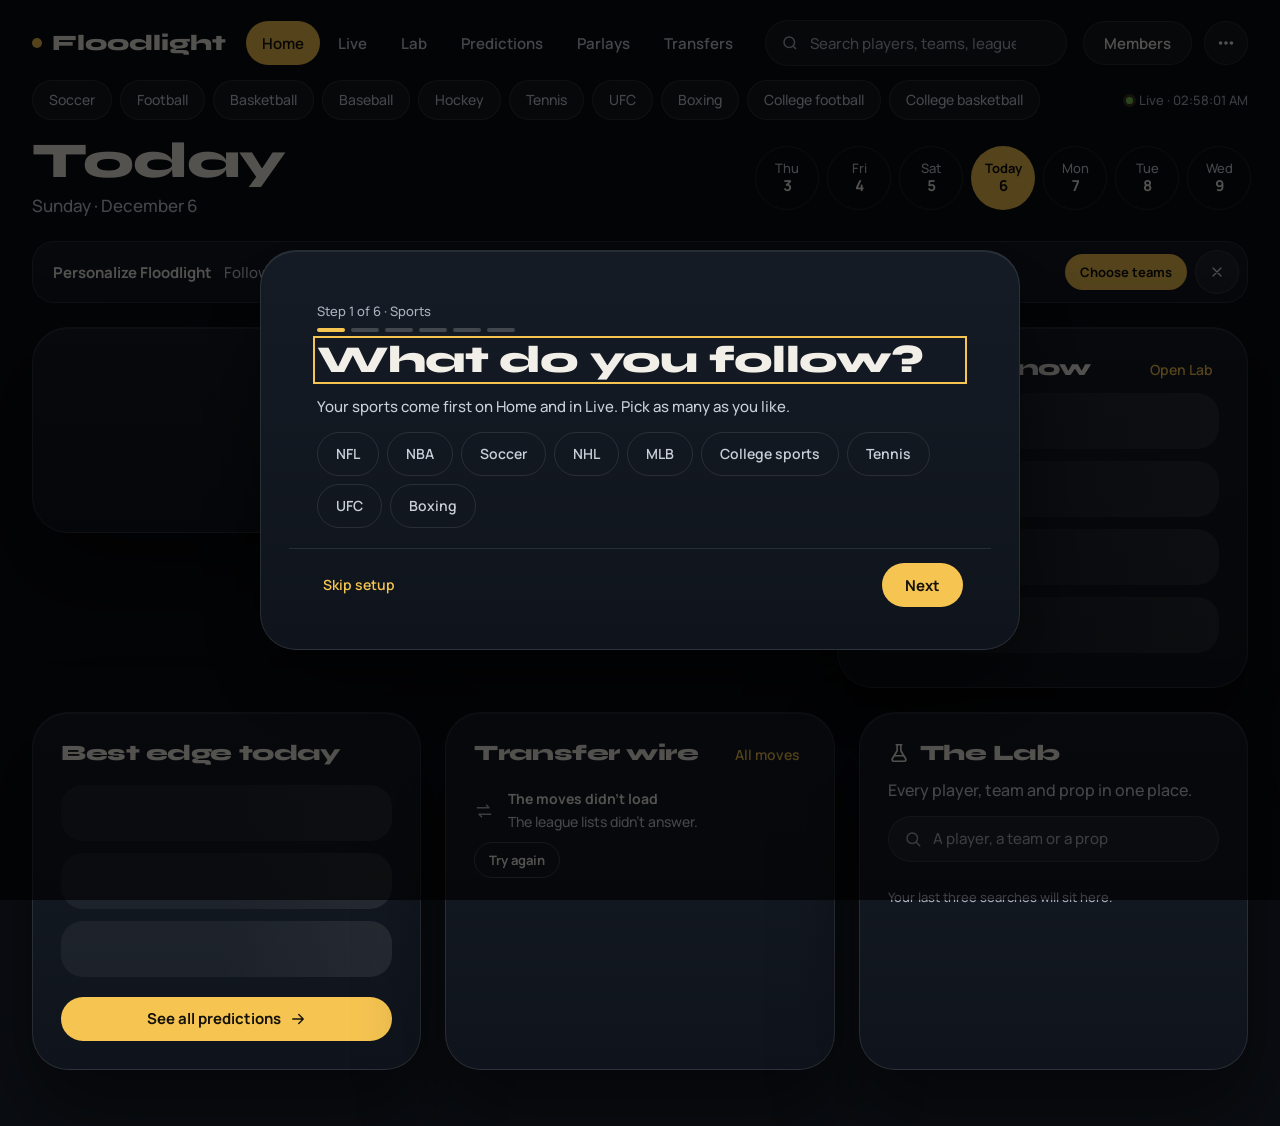
==== commit 09fa5f93: "Merge main (verified market service, analytics, landing, support, referrals) into the Lab work Co-Au" ====
--- a/index.html
+++ b/index.html
@@ -1120,11 +1120,9 @@
 }
 @media (max-width:360px){ .top-in > .brand{font-size:0} }
 </style>
-<script src="auth.js"></script>
 <script src="analytics.js"></script>
 <script src="landing.js"></script>
 <script src="access.js"></script>
-<script src="plan.js"></script>
 </head>
 <body>
 <a class="skip" href="#groups">Skip to matches</a>
@@ -1172,7 +1170,7 @@
     </div>
   </aside>
 </main>
-<footer class="fl-foot"><span class="fl-foot-mark" aria-hidden="true">Floodlight</span><span class="fl-foot-line">Research, not a sportsbook. Past hit rates are not guarantees. 18+ (21+ where required).</span><nav class="fl-foot-links" aria-label="Plans and policies"><a href="#/pricing" data-page="pricing">Plans</a><a href="#/legal/terms" data-page="legal" data-arg="terms">Terms</a><a href="#/legal/privacy" data-page="legal" data-arg="privacy">Privacy</a><a href="#/legal/refunds" data-page="legal" data-arg="refunds">Refunds</a><a href="#/legal/disclaimer" data-page="legal" data-arg="disclaimer">Disclaimer</a><a href="#/legal/contact" data-page="legal" data-arg="contact">Contact</a><a href="#/legal" data-page="legal">All policies</a></nav></footer>
+<footer class="fl-foot" aria-hidden="true"><span class="fl-foot-mark">Floodlight</span><span class="fl-foot-line">Every match, every line, under the lights.</span></footer>
 <div class="toasts" id="toasts" role="status" aria-live="polite"></div>
 <div class="drawer-scrim" id="profileScrim" hidden></div>
 <aside class="drawer" id="profile" role="dialog" aria-modal="true" aria-labelledby="profileTitle" tabindex="-1" hidden></aside>
@@ -4014,18 +4012,14 @@
     body = `<div class="pf-guest">${avatarHTML('lg')}<div><strong>You're browsing as a guest</strong><p>Your favourites are saved in this browser. Create a profile to keep them under your name.</p></div></div>
       <div class="seg pf-seg" role="tablist">${[['login','Log in'],['signup','Create account']].map(([k,l]) => `<button role="tab" aria-selected="${P.mode===k}" class="${P.mode===k?'on':''}" data-act="pfmode" data-to="${k}">${l}</button>`).join('')}</div>
       ${P.mode === 'login' ? `<form id="loginForm" class="pf-form" novalidate>
-          <label for="liUser">Username or email</label><input id="liUser" autocomplete="username" autocapitalize="none" spellcheck="false" required>
+          <label for="liUser">Username</label><input id="liUser" autocomplete="username" required>
           <label for="liPass">Password</label><input id="liPass" type="password" autocomplete="current-password" required>
-          <button class="btn" type="submit" ${P.busy ? 'disabled' : ''}>${P.busy ? 'Logging in…' : 'Log in'}</button>
-          <p class="pf-hint pf-links"><a href="#/auth/forgot" data-page="auth" data-arg="forgot" data-act="pfclose">Forgot password?</a> <a href="#/auth/magic" data-page="auth" data-arg="magic" data-act="pfclose">Email me a sign-in link</a></p></form>`
+          <button class="btn" type="submit" ${P.busy ? 'disabled' : ''}>${P.busy ? 'Logging in…' : 'Log in'}</button></form>`
         : `<form id="signupForm" class="pf-form" novalidate>
           <label for="suName">Display name</label><input id="suName" autocomplete="nickname" maxlength="40" placeholder="How your name appears">
           <label for="suUser">Username</label><input id="suUser" autocomplete="username" maxlength="20" placeholder="3–20 letters, numbers, . or _" required>
-          <label for="suEmail">Email</label><input id="suEmail" type="email" autocomplete="email" spellcheck="false" placeholder="you@example.com" required>
           <label for="suPass">Password</label><input id="suPass" type="password" autocomplete="new-password" minlength="8" placeholder="At least 8 characters" required>
           <label for="suPass2">Confirm password</label><input id="suPass2" type="password" autocomplete="new-password" required>
-          <label class="fla-check"><input type="checkbox" id="suAdult" required> I'm 18 or older (21 where my state requires it)</label>
-          <label class="fla-check"><input type="checkbox" id="suTerms" required> I accept the <a href="#/legal/terms" target="_blank" rel="noopener">Terms</a> and <a href="#/legal/privacy" target="_blank" rel="noopener">Privacy Policy</a></label>
           <button class="btn" type="submit" ${P.busy ? 'disabled' : ''}>${P.busy ? 'Creating…' : 'Create account'}</button>
           ${S.fav.length + S.favPlayers.length ? `<p class="pf-hint">Your ${S.fav.length + S.favPlayers.length} guest favourites will move into the new account.</p>` : ''}</form>`}
       <div class="pf-err" role="alert">${esc(P.err)}</div>
@@ -4035,8 +4029,6 @@
     body = `<div class="pf-card">${avatarHTML('lg')}<div><strong id="pfDisplay">${esc(me.display)}</strong><span>@${esc(me.username)}</span><small>Member since ${esc(since)}</small></div></div>
       ${me.prefs?.bio && !P.edit ? `<p class="pf-bio">${esc(me.prefs.bio)}</p>` : ''}
       <button class="btn ghost pf-editbtn" data-page="profile" data-act="pfclose">My profile page: record, stats and themes</button>
-      <button class="btn ghost pf-editbtn" data-page="account" data-arg="${me.plan?.paid ? 'billing' : 'profile'}" data-act="pfclose">Account, security and plan${me.plan ? ` <span class="pl">${esc(me.plan.name)}</span>` : ''}</button>
-      ${me.email && !me.email_verified ? '<p class="pf-hint">Confirm your email to keep your account safe. <a href="#/account/profile" data-page="account" data-arg="profile" data-act="pfclose">Send the link again</a></p>' : !me.email ? '<p class="pf-hint">Add an email so you can get back in if you forget your password. <a href="#/account/profile" data-page="account" data-arg="profile" data-act="pfclose">Add email</a></p>' : ''}
       <div class="pf-stats"><span><b class="num">${S.fav.length}</b> teams</span><span><b class="num">${S.favPlayers.length}</b> players</span><span><b class="num">${S.favLeagues.length}</b> leagues</span></div>
       ${P.edit ? `<form id="editForm" class="pf-form">
           <label for="edName">Display name</label><input id="edName" maxlength="40" value="${esc(me.display)}">
@@ -4059,7 +4051,8 @@
           <button class="x" data-act="lgUp" data-to="${l.slug}" aria-label="Move ${esc(l.name)} up" ${i ? '' : 'disabled'}>↑</button><button class="x" data-act="lgDown" data-to="${l.slug}" aria-label="Move ${esc(l.name)} down" ${i < a.length - 1 ? '' : 'disabled'}>↓</button><button class="x" data-act="favL" data-to="${l.slug}" aria-label="Unstar ${esc(l.name)}">✕</button></li>`).join('')}</ol>
         <span class="pf-label">Add a league</span><div class="pf-chips" style="margin-top:6px">${LEAGUES.filter(l => !S.favLeagues.includes(l.slug)).map(l => `<button class="qf" data-act="favL" data-to="${l.slug}" aria-label="Star ${esc(l.name)}">${l.logo ? `<img src="${esc(l.logo)}" alt="" style="width:16px;height:16px;object-fit:contain">` : ''}☆ ${esc(l.name)}</button>`).join('')}</div></section>
       ${me ? `<div class="pf-foot"><button class="btn ghost" data-act="logout">Log out</button>
-        <button class="linkbtn pf-delete" data-page="account" data-arg="data" data-act="pfclose">Delete account</button></div>` : ''}
+        ${P.del ? `<form id="delForm" class="pf-form pf-danger"><label for="delPass">Type your password to delete @${esc(me.username)} for good</label><input id="delPass" type="password" autocomplete="current-password"><div class="pf-row"><button class="btn danger" type="submit">Delete account</button><button class="btn ghost" type="button" data-act="pfdel">Cancel</button></div></form>`
+          : `<button class="linkbtn pf-delete" data-act="pfdel">Delete account</button>`}</div>` : ''}
     </div>`;
   if (keep && $(keep)) { $(keep).focus(); if (caret != null && $(keep).setSelectionRange) try { $(keep).setSelectionRange(caret, caret) } catch {} }
 }
@@ -4098,7 +4091,6 @@
     if (form.id === 'loginForm') {
       P.busy = true; renderProfile();
       const d = await api('/api/auth/login', { username: $('liUser').value, password: $('liPass').value });
-      if (d.need2fa) { P.busy = false; closeProfile(); return window.flAuth?.twofa(d.ticket) }
       const guest = { t: S.fav, p: S.favPlayers, l: S.favLeagues };
       adoptUser(d.user);
       if (guest.t.length || guest.p.length || guest.l.length) {   // keep anything added while logged out
@@ -4106,14 +4098,10 @@
       toast(`Welcome back, ${d.user.display}.`);
     } else if (form.id === 'signupForm') {
       if ($('suPass').value !== $('suPass2').value) throw new Error("The two passwords don't match.");
-      if (!$('suAdult').checked) throw new Error("Tick the box to confirm you're 18 or older.");
-      if (!$('suTerms').checked) throw new Error('Tick the box to accept the Terms and Privacy Policy.');
       P.busy = true; renderProfile();
-      const tv = (await api('/api/me')).terms;
-      const d = await api('/api/auth/signup', { display: $('suName').value || $('suUser').value, username: $('suUser').value, password: $('suPass').value, email: $('suEmail').value, adult: true, terms: tv,
+      const d = await api('/api/auth/signup', { display: $('suName').value || $('suUser').value, username: $('suUser').value, password: $('suPass').value,
         prefs: { favTeams: S.fav, favPlayers: S.favPlayers, favLeagues: S.favLeagues, color: COLORS[Math.floor(Math.random() * COLORS.length)] } });
-      try { sessionStorage.setItem('fl.newAccount', '1') } catch {}
-      adoptUser(d.user); toast(`Profile created. Check ${d.user.email} for a link to confirm your email.`);
+      adoptUser(d.user); toast(`Profile created. Welcome, ${d.user.display}.`);
     } else if (form.id === 'editForm') {
       const d = await api('/api/me/prefs', { display: $('edName').value, bio: $('edBio').value, color: S.me.prefs?.color || COLORS[3] });
       S.me = d.user; P.edit = false; renderProfileBtn(); toast('Profile saved.');
@@ -5020,12 +5008,10 @@
 <script src="fighter.js"></script>
 <script src="meter.js"></script>
 <script src="market.js"></script>
+<script src="labcore.js"></script>
 <script src="edge.js"></script>
 <script src="markets.js"></script>
 <script src="pages.js"></script>
-<script src="pricing.js"></script>
-<script src="account.js"></script>
-<script src="legal.js"></script>
 <script src="shell.js"></script>
 <script src="recent.js"></script>
 <script src="home.js"></script>
@@ -5036,6 +5022,7 @@
 <script src="matchcentre.js"></script>
 <script src="labpage.js"></script>
 <script src="labtools.js"></script>
+<script src="propx.js"></script>
 <script src="injuries.js"></script>
 <script src="evidence.js"></script>
 <script src="predictions.js"></script>
--- a/pages.css
+++ b/pages.css
@@ -215,7 +215,7 @@
 .lab-tool b{font:var(--display-weight) 20px/1.15 var(--font-display);letter-spacing:var(--display-track)!important}
 .lab-tool > span:last-child{font:500 14px/1.45 var(--font-body);color:var(--text-2)}
 .lab-tool-i{display:grid;place-items:center;width:44px;height:44px;border-radius:50%;background:var(--surface-2);border:1px solid var(--border);color:var(--accent)}
-.lab-tool[aria-pressed="true"]{border-color:var(--accent);box-shadow:inset 0 0 0 1px var(--accent),var(--shadow-card)}
+.lab-tool[aria-selected="true"]{border-color:var(--accent);box-shadow:inset 0 0 0 1px var(--accent),var(--shadow-card)}
 .lab-ws{display:grid;gap:14px;scroll-margin-top:12px;min-width:0}
 .lab-ws[hidden],.lab-frame[hidden],.lab-classic[hidden],.lab-toolws[hidden],.lab-start[hidden]{display:none}
 .lab-ws-h{display:flex;align-items:flex-end;justify-content:space-between;gap:12px 20px;flex-wrap:wrap}
@@ -1054,8 +1054,8 @@
 html:root[data-theme="stadium-gold"] .lab-tool[data-labtool="trends"]{--tool-art:url("data:image/svg+xml,%3Csvg xmlns='http://www.w3.org/2000/svg' viewBox='0 0 240 160'%3E%3Cg stroke='%23EDBE55' stroke-opacity='.14'%3E%3Cpath d='M0 30H240'/%3E%3Cpath d='M0 62H240'/%3E%3Cpath d='M0 94H240'/%3E%3Cpath d='M0 126H240'/%3E%3Cpath d='M40 0V160'/%3E%3Cpath d='M80 0V160'/%3E%3Cpath d='M120 0V160'/%3E%3Cpath d='M160 0V160'/%3E%3Cpath d='M200 0V160'/%3E%3C/g%3E%3Cpath d='M6 132 44 120 78 126 112 96 146 104 178 70 206 76 234 34' fill='none' stroke='%23F3CE73' stroke-width='3' stroke-linejoin='round' stroke-linecap='round'/%3E%3Cpath d='M6 140 234 84' fill='none' stroke='%23F4EEDF' stroke-opacity='.55' stroke-width='2' stroke-dasharray='5 7'/%3E%3Cg fill='%23FFE9AE'%3E%3Ccircle cx='44' cy='120' r='4.5'/%3E%3Ccircle cx='78' cy='126' r='4.5'/%3E%3Ccircle cx='112' cy='96' r='4.5'/%3E%3Ccircle cx='146' cy='104' r='4.5'/%3E%3Ccircle cx='178' cy='70' r='4.5'/%3E%3Ccircle cx='206' cy='76' r='4.5'/%3E%3Ccircle cx='234' cy='34' r='4.5'/%3E%3C/g%3E%3C/svg%3E")}
 html:root[data-theme="stadium-gold"] .lab-tool:hover{border-color:transparent}
 html:root[data-theme="stadium-gold"] .lab-tool:hover::before{filter:brightness(1.3)}
-html:root[data-theme="stadium-gold"] .lab-tool[aria-pressed="true"]{border-color:transparent;box-shadow:none}
-html:root[data-theme="stadium-gold"] .lab-tool[aria-pressed="true"]::before{background:linear-gradient(150deg,rgba(255,226,150,.2),rgba(233,184,75,.05) 60%) padding-box,var(--panel) padding-box,var(--gold-grad) border-box;box-shadow:var(--gold-glow),var(--shadow-card)}
+html:root[data-theme="stadium-gold"] .lab-tool[aria-selected="true"]{border-color:transparent;box-shadow:none}
+html:root[data-theme="stadium-gold"] .lab-tool[aria-selected="true"]::before{background:linear-gradient(150deg,rgba(255,226,150,.2),rgba(233,184,75,.05) 60%) padding-box,var(--panel) padding-box,var(--gold-grad) border-box;box-shadow:var(--gold-glow),var(--shadow-card)}
 html:root[data-theme="stadium-gold"] .lab-tool-i{width:auto;height:32px;justify-items:start;border:0;border-radius:0;background:none}
 html:root[data-theme="stadium-gold"] .lab-tool-i svg{width:28px;height:28px}
 html:root[data-theme="stadium-gold"] .lab-tool b{font:italic 800 clamp(28px,2.7vw,38px)/.95 var(--font-poster);text-transform:uppercase!important;letter-spacing:.005em!important;background-image:var(--ivory-grad);padding-right:.1em}
@@ -2599,228 +2599,166 @@
 /* long tool links on Predictions wrap instead of running past a 320px card */
 .pd-more .cx{white-space:normal;text-align:left;max-width:100%;height:auto;min-height:44px;padding-block:8px}
 
-/* ===============================================================================================================   Plans, account, sign-in and policies (pricing.js, account.js, auth.js, legal.js, plan.js). Theme tokens only.
-   ==================================================================================================================== */
-.pp-wrap,.ac-wrap,.lg-wrap{display:grid;gap:28px;min-width:0;padding-bottom:40px}
-.pp-h2,.ac-h{margin:0;font:var(--display-weight,800) clamp(22px,2.6vw,30px)/1.08 var(--font-display);letter-spacing:var(--display-track,0);text-wrap:balance}
-.ac-h3,.pp-pol h3{margin:0;font:700 16px/1.3 var(--font-body);color:var(--text)}
-.pp-lead,.ac-help{margin:0;max-width:64ch;font:500 15px/1.5 var(--font-body);color:var(--text-2)}
-.ac-help{display:block;font-size:14px;color:var(--muted)}
-.pp-note,.lg-draft,.ac-alert,.ac-note{margin:0;padding:14px 18px;border-radius:var(--radius-tile);border:1px solid var(--border-2);background:var(--surface-2);font:500 14px/1.5 var(--font-body);color:var(--text-2)}
-.pp-note strong,.lg-draft strong,.ac-alert strong{color:var(--text)}
-.pp-note,.lg-draft{border-left:4px solid var(--warning,var(--accent))}
-.ac-alert{display:flex;flex-wrap:wrap;align-items:center;gap:8px 16px;border-color:var(--bad);border-left-width:4px}
-.ac-alert .bt{margin-left:auto}
-.ac-note{padding:8px 14px;font-size:13px;width:fit-content}
-
-/* pricing: plan cards */
-.pp-cycle{display:flex;justify-content:center}
-.pp-cycle .seg button{min-height:44px;padding:0 20px}
-.pp-err:empty{display:none}
-.pp-err{margin:0;color:var(--bad);font:600 14px/1.4 var(--font-body);text-align:center}
-.pp-plans{display:grid;grid-template-columns:repeat(3,minmax(0,1fr));gap:16px;align-items:stretch}
-.pp-plan{position:relative;display:flex;flex-direction:column;gap:12px;min-width:0;padding:26px 24px;border-radius:var(--radius-tile);border:1px solid var(--border);background:var(--surface);color:var(--text)}
-.pp-plan.pp-feat{border:2px solid var(--accent);background:var(--panel);box-shadow:var(--shadow-card)}
-.pp-name{margin:0;font:var(--display-weight,800) 26px/1 var(--font-display);letter-spacing:var(--display-track,0)}
-.pp-blurb{margin:0;min-height:2.9em;font:500 14px/1.45 var(--font-body);color:var(--text-2)}
-.pp-price{display:flex;align-items:baseline;gap:6px;margin:4px 0 0}
-.pp-num{font:var(--display-weight,800) clamp(40px,4.6vw,56px)/.95 var(--font-display);letter-spacing:var(--display-track,0);font-variant-numeric:tabular-nums}
-.pp-feat .pp-num{color:var(--accent)}
-.pp-per{font:600 15px/1 var(--font-body);color:var(--muted)}
-.pp-eff{margin:0;font:600 13px/1.4 var(--font-body);color:var(--good)}
-.pp-renew{margin:0;font:500 13px/1.45 var(--font-body);color:var(--muted)}
-.pp-cur{margin:0;min-height:46px;display:flex;align-items:center;font:600 14px/1.3 var(--font-body);color:var(--text-2)}
-.pp-list{list-style:none;margin:6px 0 0;padding:16px 0 0;border-top:1px solid var(--border);display:grid;gap:10px;font:500 14px/1.4 var(--font-body);color:var(--text-2)}
-.pp-list li{position:relative;padding-left:24px}
-.pp-list li::before{content:"";position:absolute;left:2px;top:.32em;width:10px;height:6px;border-left:2px solid var(--accent);border-bottom:2px solid var(--accent);transform:rotate(-45deg)}
-.pp-pay{margin:-12px 0 0;text-align:center;font:500 13px/1.5 var(--font-body);color:var(--muted)}
-.pp-sec{display:grid;gap:16px;min-width:0}
-
-/* comparison table (also the billing history) */
-.pp-tbl-wrap{overflow-x:auto;border:1px solid var(--border);border-radius:var(--radius-tile);background:var(--surface)}
-.pp-tbl{width:100%;border-collapse:collapse;font:500 14px/1.4 var(--font-body);color:var(--text-2)}
-.pp-tbl th,.pp-tbl td{padding:12px 16px;text-align:left;border-bottom:1px solid var(--border);vertical-align:top}
-.pp-tbl tbody tr:last-child > *{border-bottom:0}
-.pp-tbl thead th{font:700 12px/1.2 var(--font-body);letter-spacing:.06em;text-transform:uppercase;color:var(--muted);background:var(--surface-2)}
-.pp-tbl tbody th{font-weight:600;color:var(--text)}
-.pp-tbl td:last-child{color:var(--text)}
-.pp-no{color:var(--muted)}
-
-/* the drawn Free / Plus example */
-.pp-ex-row{display:grid;grid-template-columns:repeat(2,minmax(0,1fr));gap:16px}
-.pp-ex{margin:0;display:grid;gap:12px;padding:20px;border-radius:var(--radius-tile);border:1px solid var(--border);background:var(--surface);min-width:0}
-.pp-ex figcaption{font:700 12px/1 var(--font-body);letter-spacing:.08em;text-transform:uppercase;color:var(--muted)}
-.pp-ex-top{display:flex;justify-content:space-between;gap:12px;font:600 15px/1.3 var(--font-body)}
-.pp-ex-top span{color:var(--accent);white-space:nowrap}
-.pp-bars{position:relative;display:flex;align-items:flex-end;gap:6px;height:96px;padding-top:4px}
-.pp-bars i{flex:1;height:var(--h);min-height:4px;border-radius:4px 4px 1px 1px;background:var(--chart-under-flat,var(--border-2))}
-.pp-bars i.ov{background:var(--chart-over-flat,var(--accent))}
-.pp-bars b{position:absolute;left:0;right:0;bottom:var(--at);border-top:2px dashed var(--chart-line,var(--text-2))}
-.pp-rates{display:grid;grid-template-columns:repeat(4,minmax(0,1fr));gap:8px}
-.pp-rates.two{grid-template-columns:repeat(2,minmax(0,1fr))}
-.pp-rate{display:grid;gap:4px;padding:10px 12px;border-radius:12px;background:var(--surface-2);min-width:0}
-.pp-rate b{font:700 18px/1.1 var(--font-body);font-variant-numeric:tabular-nums;color:var(--text)}
-.pp-rate span{font:500 12px/1.2 var(--font-body);color:var(--muted)}
-.pp-rate.locked b{color:var(--muted);letter-spacing:.2em}
-.pp-pol-grid{display:grid;grid-template-columns:repeat(3,minmax(0,1fr));gap:12px}
-.pp-pol-grid .tile{display:grid;gap:6px;align-content:start}
-.pp-pol-grid p{margin:0;font:500 14px/1.5 var(--font-body);color:var(--text-2)}
-.pp-legal{margin:0;font:500 14px/1.5 var(--font-body);color:var(--text-2)}
-.pp-legal a,.lg-body a,.fla a,.ac-help a:not(.lk),.pp-foot a{color:var(--accent);text-decoration:underline;text-underline-offset:2px}
-.pp-faq{display:grid;gap:8px}
-.pp-faq .drw-b p{margin:0;max-width:68ch;font:500 15px/1.55 var(--font-body);color:var(--text-2)}
-.pp-foot{margin:0;max-width:72ch;font:500 13px/1.5 var(--font-body);color:var(--muted)}
-@media (max-width:900px){.pp-plans,.pp-pol-grid{grid-template-columns:minmax(0,1fr)}.pp-plan.pp-feat{order:-1}.pp-blurb{min-height:0}}
-@media (max-width:640px){.pp-ex-row{grid-template-columns:minmax(0,1fr)}.pp-rates{grid-template-columns:repeat(2,minmax(0,1fr))}.pp-cycle .seg{width:100%}.pp-cycle .seg button{flex:1 1 0;padding:0 10px}.pp-tbl th,.pp-tbl td{padding:10px 12px}}
-
-/* the small "Plus feature" note other pages draw with flPlan.upsell() */
-.plan-up{display:flex;flex-wrap:wrap;align-items:center;gap:8px 12px;padding:12px 16px;border-radius:var(--radius-tile);border:1px dashed var(--border-2);background:var(--surface-2)}
-.plan-up p{flex:1 1 220px;margin:0;font:500 14px/1.45 var(--font-body);color:var(--text-2)}
-.plan-up strong{color:var(--text)}
-.plan-up-tag{display:inline-flex;align-items:center;min-height:24px;padding:0 10px;border-radius:var(--radius-pill);background:var(--pill-bg);color:var(--pill-fg);font:700 12px/1 var(--font-body)}
-
-/* account: tabs and sections */
-.ac-tabs{display:flex;gap:4px;padding:4px;border-radius:var(--radius-pill);border:1px solid var(--border);background:var(--surface-2);width:fit-content;max-width:100%;overflow-x:auto;scrollbar-width:none}
-.ac-tabs::-webkit-scrollbar{display:none}
-.ac-tabs [role="tab"]{flex:none;min-height:44px;padding:0 18px;border-radius:var(--radius-pill);font:600 14px/1 var(--font-body);color:var(--text-2)}
-.ac-tabs [role="tab"]:hover{color:var(--text)}
-.ac-tabs [role="tab"][aria-selected="true"]{background:var(--pill-bg);color:var(--pill-fg)}
-.ac-tabs [role="tab"]:focus-visible{outline:2px solid var(--accent);outline-offset:2px}
-.ac-body{display:grid;gap:16px;min-width:0}
-.ac-sec{display:grid;gap:14px;padding:24px;border-radius:var(--radius-tile);box-shadow:none;align-content:start}
-.ac-sec > *{margin:0}
-.ac-plan{border-color:var(--border-2)}
-.ac-big{display:flex;flex-wrap:wrap;align-items:center;gap:8px 12px;margin:0;font:700 20px/1.25 var(--font-body);color:var(--text);overflow-wrap:anywhere}
-.ac-ok{color:var(--good);border-color:currentColor}
-.ac-warn{color:var(--warning,var(--accent));border-color:currentColor}
-.ac-bad{color:var(--bad);border-color:currentColor}
-.ac-msg{margin:0;min-height:0;font:600 14px/1.4 var(--font-body);color:var(--good)}
-.ac-msg:empty{display:none}
-.ac-msg.bad{color:var(--bad)}
-.ac-form{display:grid;gap:12px;max-width:520px}
-.ac-form.row{display:flex;flex-wrap:wrap;align-items:flex-end;gap:10px;max-width:none}
-.ac-form.row .fl-f{flex:1 1 220px;min-width:0}
-.ac-form.row .bt{min-height:46px}
-.ac-check{display:flex;align-items:flex-start;gap:10px;font:500 14px/1.45 var(--font-body);color:var(--text-2);cursor:pointer}
-.ac-check input{flex:none;width:20px;height:20px;margin:1px 0 0;accent-color:var(--accent-fill)}
-.ac-dl{display:grid;grid-template-columns:repeat(auto-fit,minmax(180px,1fr));gap:12px;margin:0}
-.ac-dl > div{display:grid;gap:4px;padding:12px 14px;border-radius:12px;background:var(--surface-2);min-width:0}
-.ac-dl dt{font:600 12px/1.2 var(--font-body);letter-spacing:.04em;text-transform:uppercase;color:var(--muted)}
-.ac-dl dd{margin:0;font:600 15px/1.4 var(--font-body);color:var(--text);overflow-wrap:anywhere}
-.ac-dl code,.ac-key,.ac-pre{font:500 13px/1.45 ui-monospace,SFMono-Regular,Menlo,monospace;color:var(--text);background:var(--inset,var(--surface-2));border-radius:8px;padding:2px 6px;overflow-wrap:anywhere}
-.ac-devs{list-style:none;margin:0;padding:0;display:grid;gap:8px}
-.ac-devs li{display:flex;align-items:center;justify-content:space-between;gap:12px;padding:12px 14px;border:1px solid var(--border);border-radius:var(--radius-tile);background:var(--surface-2)}
-.ac-devs li > div{display:grid;gap:2px;min-width:0}
-.ac-devs strong{font:600 15px/1.3 var(--font-body)}
-.ac-codes{display:grid;gap:10px}
-.ac-pre{display:block;padding:12px 14px;white-space:pre-wrap;columns:2;column-gap:24px;letter-spacing:.06em}
-.ac-steps{margin:0;padding-left:22px;display:grid;gap:10px;font:500 15px/1.5 var(--font-body);color:var(--text-2)}
-.ac-danger{border-color:var(--bad)}
-.ac-danger .ac-h{color:var(--bad)}
-.ac-stats{display:grid;grid-template-columns:repeat(3,minmax(0,1fr));gap:10px}
-.ac-stat{display:grid;gap:4px;align-content:start}
-.ac-stat b{font:var(--display-weight,800) 30px/1 var(--font-display);font-variant-numeric:tabular-nums;color:var(--text)}
-.ac-stat span{font:500 13px/1.3 var(--font-body);color:var(--muted)}
-.ac-bars{list-style:none;margin:0;padding:0;display:grid;gap:8px}
-.ac-bars li{display:grid;grid-template-columns:minmax(120px,200px) minmax(0,1fr) 3ch;align-items:center;gap:12px;font:500 14px/1.3 var(--font-body);color:var(--text-2)}
-.ac-bars i{display:block;height:10px;width:var(--w);min-width:4px;border-radius:5px;background:var(--chart-1,var(--accent))}
-.ac-bars b{text-align:right;color:var(--text)}
-.ac-switch{display:flex;align-items:flex-start;gap:14px;cursor:pointer}
-.ac-switch > span{display:grid;gap:4px;font:600 15px/1.35 var(--font-body)}
-.ac-switch:has(input:disabled){opacity:.65;cursor:default}
-.ac-log{list-style:none;margin:0;padding:0;display:grid;gap:6px;max-height:320px;overflow-y:auto;font:500 13px/1.45 var(--font-body);color:var(--text-2)}
-.ac-log span{color:var(--muted);margin-right:6px}
-.ac-inv td,.ac-inv th{white-space:nowrap}
-@media (max-width:640px){.ac-sec{padding:18px}.ac-stats{grid-template-columns:repeat(2,minmax(0,1fr))}.ac-bars li{grid-template-columns:minmax(0,1fr) 3ch}.ac-bars i{grid-column:1 / -1;grid-row:2}.ac-pre{columns:1}.ac-devs li{flex-wrap:wrap}.ac-alert .bt{margin-left:0}.ac-tabs{width:100%}}
-
-/* dialogs: cancel plan, receipt, updated terms */
-.ac-dlg{width:min(520px,calc(100vw - 32px));max-height:min(86vh,86dvh);overflow-y:auto;padding:26px;border-radius:var(--radius-tile);border:1px solid var(--border-2);background:var(--pop,var(--surface));color:var(--text);box-shadow:var(--shadow-pop)}
-.ac-dlg[open]{display:grid;gap:14px}
-.ac-dlg > *{margin:0}
-.ac-dlg::backdrop{background:var(--scrim,rgba(0,0,0,.62))}
-.ac-reasons{margin:0;padding:0;border:0;display:grid;gap:10px;min-width:0}
-.ac-reasons legend{margin-bottom:6px;font:600 14px/1.4 var(--font-body);color:var(--text)}
-.ac-rcpt .ac-dl{grid-template-columns:minmax(0,1fr)}
-@media print{body > :not(.ac-dlg){display:none!important}.ac-dlg{position:static;box-shadow:none;border:0}.ac-dlg .cx-row{display:none}}
-
-/* sign-in, sign-up and recovery cards */
-.fla{display:grid;gap:14px}
-.fla > *{margin:0}
-.fla-links{display:flex;flex-wrap:wrap;gap:4px 16px}
-.fla-links .flg-forgot{min-height:44px}
-:root[data-theme] .flg-card .fla-check,.fla-check{display:flex;align-items:flex-start;gap:10px;font:500 14px/1.45 var(--font-body);letter-spacing:0;text-transform:none;color:var(--text-2);cursor:pointer}
-:root[data-theme] .flg-card .fla-check input,.fla-check input{flex:none;width:20px;height:20px;min-height:0;margin:1px 0 0;padding:0;accent-color:var(--accent-fill)}
-.fla-small{font:500 13px/1.45 var(--font-body);color:var(--muted)}
-.fla-dev{padding:10px 12px;border-radius:12px;border:1px dashed var(--border-2);font:500 13px/1.45 var(--font-body);color:var(--text-2);overflow-wrap:anywhere}
-.fla-page{display:grid;justify-items:center;padding:24px 0 48px}
-.fla-page .flg-card{width:min(480px,100%)}
-.pf-links{display:flex;flex-wrap:wrap;gap:4px 16px}
-.pf-links a{display:inline-flex;align-items:center;min-height:44px;color:var(--accent)}
-
-/* plans and policies for signed-out visitors (inside the front-door gate) */
-.flg-pub{min-height:100vh;min-height:100dvh;display:flex;flex-direction:column}
-.flg-pub-main{flex:1;width:min(1120px,100%);margin:0 auto;padding:8px 16px 48px;outline:none}
-.flg-pub .flg-nav{display:flex;align-items:center;justify-content:space-between;gap:16px}
-.flg-foot nav,.fl-foot-links{display:flex;flex-wrap:wrap;justify-content:center;gap:0 18px}
-.flg-foot nav a,.fl-foot-links a{display:inline-flex;align-items:center;min-height:44px;font:600 13px/1 var(--font-body);color:var(--text-2)}
-.flg-foot nav a:hover,.fl-foot-links a:hover{color:var(--accent)}
-:root[data-theme] .fl-foot{display:flex;padding:28px 16px calc(28px + env(safe-area-inset-bottom,0px));margin-top:24px;gap:8px;text-align:center}
-:root[data-theme] .fl-foot-mark{display:none}
-:root[data-theme] .fl-foot-line{margin:0;letter-spacing:.04em;text-transform:none;font:500 13px/1.5 var(--font-body);color:var(--muted)}
-@media (max-width:820px){:root[data-theme] .fl-foot{padding-bottom:calc(96px + env(safe-area-inset-bottom,0px))}}
-
-/* policies */
-.lg-grid{display:grid;grid-template-columns:repeat(auto-fill,minmax(240px,1fr));gap:12px}
-.lg-card{display:grid;gap:6px;align-content:start;color:var(--text);text-decoration:none;transition:border-color var(--t-fast,.15s)}
-.lg-card:hover,.lg-card:focus-visible{border-color:var(--accent)}
-.lg-card strong{font:700 16px/1.3 var(--font-body)}
-.lg-card span{font:500 14px/1.45 var(--font-body);color:var(--text-2)}
-.lg-cols{display:grid;grid-template-columns:220px minmax(0,1fr);gap:24px;align-items:start}
-.lg-nav{position:sticky;top:88px}
-.lg-nav ul{list-style:none;margin:0;padding:0;display:grid;gap:2px}
-.lg-nav a{display:flex;align-items:center;min-height:40px;padding:0 12px;border-radius:10px;font:600 14px/1.3 var(--font-body);color:var(--text-2)}
-.lg-nav a:hover{color:var(--text);background:var(--surface-2)}
-.lg-nav a[aria-current="page"]{color:var(--pill-fg);background:var(--pill-bg)}
-.lg-body{padding:clamp(20px,3vw,36px);border-radius:var(--radius-tile);box-shadow:none;max-width:78ch;font:500 16px/1.65 var(--font-body);color:var(--text-2)}
-.lg-body h2{margin:28px 0 8px;font:700 20px/1.3 var(--font-body);color:var(--text)}
-.lg-body h2:first-child{margin-top:0}
-.lg-body h3{margin:20px 0 6px;font:700 16px/1.35 var(--font-body);color:var(--text)}
-.lg-body p,.lg-body ul,.lg-body ol{margin:0 0 12px}
-.lg-body li{margin:4px 0}
-.lg-body strong{color:var(--text)}
-.lg-fill{padding:1px 4px;border-radius:4px;background:color-mix(in oklab,var(--warning,var(--accent)) 26%,transparent);color:var(--text)}
-.lg-q{font-size:14px;color:var(--muted)}
-.lg-dl{margin:12px 0}
-@media (max-width:860px){.lg-cols{grid-template-columns:minmax(0,1fr)}.lg-nav{position:static}.lg-nav ul{display:flex;gap:6px;overflow-x:auto;scrollbar-width:none;padding-bottom:4px}.lg-nav ul::-webkit-scrollbar{display:none}.lg-nav li{flex:none}.lg-nav a{border:1px solid var(--border);border-radius:var(--radius-pill);min-height:44px}}
-
-/* new-account setup: the team goal, the "go on without" nudge, and the how-to-read example */
-.obd-goal{display:flex;align-items:center;gap:12px;font:600 14px/1.3 var(--font-body);color:var(--text)}
-.obd-goal-bar{flex:0 1 180px;height:8px;border-radius:4px;background:var(--border-2);overflow:hidden}
-.obd-goal-bar i{display:block;height:100%;border-radius:inherit;background:var(--accent-fill);transition:width .25s var(--ease,ease)}
-.obd-need{margin:0;padding:10px 14px;border-radius:12px;border-left:4px solid var(--warning,var(--accent));background:var(--surface-2);font:500 14px/1.5 var(--font-body);color:var(--text-2)}
-.obd-need .lk{margin:-12px 0;display:inline-flex}
-.obd-demo{margin:0;display:grid;gap:12px;padding:18px;border-radius:var(--radius-tile);border:1px solid var(--border-2);background:var(--surface)}
-.obd-demo-top{display:flex;justify-content:space-between;align-items:center;gap:12px;font:600 15px/1.3 var(--font-body)}
-.obd-explain{margin:0;padding:0;list-style:none;counter-reset:ob;display:grid;gap:10px}
-.obd-explain li{counter-increment:ob;display:grid;grid-template-columns:28px minmax(0,1fr);gap:2px 12px;align-items:baseline}
-.obd-explain li::before{content:counter(ob);grid-row:span 2;display:grid;place-items:center;width:28px;height:28px;border-radius:50%;background:var(--surface-2);border:1px solid var(--border-2);font:700 13px/1 var(--font-body);color:var(--accent)}
-.obd-explain b{font:700 15px/1.3 var(--font-body);color:var(--text)}
-.obd-explain span{font:500 14px/1.5 var(--font-body);color:var(--text-2)}
-.obd-ready{display:grid;gap:10px}
-@media (prefers-reduced-motion:reduce){.obd-goal-bar i{transition:none}}
-@media (max-width:640px){.pp-tbl{table-layout:fixed}.pp-tbl th:first-child{width:38%}.pp-tbl th,.pp-tbl td{overflow-wrap:anywhere;font-size:13px}}
-/* account cards: controls keep their own width; lists, tables and forms span the card */
-.ac-sec{justify-items:start}
-.ac-sec > :is(.sec-h,.ac-dl,.ac-devs,.pp-tbl-wrap,.ac-form.row,.drw,.ac-stats,.ac-bars,.ac-codes,.ac-alert,.ac-log,.cx-row,.ac-switch,.ac-steps){justify-self:stretch}
-.ac-sec > .ac-form:not(.row){width:min(520px,100%)}
-.ac-devs li > div{justify-items:start}
-:is(.ac-wrap,.pp-wrap,.ac-dlg,.plan-up) a.bt:not(.ghost){color:var(--cta-fg)}
-:is(.ac-wrap,.pp-wrap,.ac-dlg) a.bt.ghost{color:var(--text)}
-:root[data-theme] .lg-nav a{color:var(--text-2);text-decoration:none}
-:root[data-theme] .lg-nav a:hover{color:var(--text)}
-:root[data-theme] .lg-nav a[aria-current="page"]{color:var(--pill-fg)}
-:root[data-theme] .lg-card{color:var(--text);text-decoration:none}
-.ac-dlg .flg-err:empty{display:none}
+/* ---------- Prop Explorer (propx.js) ----------
+   A dense research table: numbers in tabular figures, the player cell is the one button per row, hit rates carry the
+   count beside the percentage so colour is never the only signal, and the evidence grade is a letter. On a phone each
+   row folds into a two-line card. */
+.px{display:grid;gap:14px}
+.px-top{display:grid;gap:12px}
+.px-c{opacity:.7;font-weight:600}
+.px-bar{display:flex;flex-wrap:wrap;gap:10px;align-items:end}
+.px-q{position:relative;flex:1 1 220px;display:flex;align-items:center;min-width:0}
+.px-q svg{position:absolute;left:14px;color:var(--muted);pointer-events:none}
+.px-q .inp{padding-left:42px}
+.px-sort{display:flex;align-items:center;gap:8px;font:600 13px/1 var(--font-body);color:var(--text-2)}
+.px-sort .inp{width:auto;min-width:200px}
+.px-fb .px-n{min-height:22px;padding:0 8px;font-size:12px}
+.px-panel{padding:20px}
+.px-grid{display:grid;grid-template-columns:repeat(auto-fill,minmax(190px,1fr));gap:14px 16px}
+.px-f.off{opacity:.55}
+.px-pa{display:flex;justify-content:flex-end;gap:10px;margin-top:16px;flex-wrap:wrap}
+.px-chips .cx svg{margin-right:-4px;opacity:.75}
+.px-sum{margin:0;font:500 14px/1.4 var(--font-body);color:var(--text-2)}.px-sum b{color:var(--text)}
+.px-err{display:flex;align-items:center;gap:8px;flex-wrap:wrap;margin:0;padding:12px 16px;border-radius:var(--radius-tile);border:1px solid color-mix(in oklab,var(--bad) 45%,transparent);background:color-mix(in oklab,var(--bad) 9%,transparent)}
+.px-skl{height:58px;border-radius:var(--radius-tile)}
+.px-tw{padding:6px 10px;overflow-x:auto;border:1px solid var(--border);border-radius:var(--radius-tile);background:var(--surface)}
+.px-t{width:100%;border-collapse:collapse;font:500 14px/1.3 var(--font-body)}
+.px-t thead th{position:sticky;top:0;z-index:1;padding:12px 10px;background:var(--surface);font:600 12px/1.2 var(--font-body);color:var(--muted);text-align:left;white-space:nowrap;border-bottom:1px solid var(--border-2)}
+.px-t abbr{text-decoration:none;cursor:help}
+.px-t td,.px-t tbody th{padding:8px 10px;border-bottom:1px solid var(--border);vertical-align:middle;text-align:left;background:none}
+.px-t tbody tr:last-child>*{border-bottom:0}
+.px-t tbody tr{cursor:pointer;transition:background-color .15s}
+.px-t tbody tr:hover{background:color-mix(in oklab,var(--text) 4%,transparent)}
+.px-t .r{text-align:right}
+.px-t td small,.px-t td b{display:block}
+.px-t td small{font:500 12px/1.3 var(--font-body);color:var(--muted);white-space:nowrap}
+.px-who{min-width:210px;font-weight:inherit}
+.px-open{display:flex;align-items:center;gap:10px;width:100%;min-height:48px;padding:0;border:0;background:none;color:inherit;text-align:left}
+.px-open:focus-visible{outline:2px solid var(--accent);outline-offset:3px;border-radius:12px}
+.px-open .avx{width:40px;height:40px}
+.px-mk b{font-weight:700}
+.px-when{white-space:nowrap;color:var(--text-2)}
+.px-hi b{color:var(--good)}.px-lo b{color:var(--bad)}
+.px-na{color:var(--muted)}
+.px-se b{font:var(--display-weight) 18px/1 var(--font-display);letter-spacing:var(--display-track)}
+.px-up{color:var(--good)}.px-dn{color:var(--bad)}
+.px-g{display:inline-grid;place-items:center;width:30px;height:30px;border-radius:8px;border:1px solid var(--border-2);font:800 15px/1 var(--font-body)}
+.px-g-A{background:color-mix(in oklab,var(--good) 22%,transparent);border-color:color-mix(in oklab,var(--good) 55%,transparent)}
+.px-g-B{background:color-mix(in oklab,var(--good) 10%,transparent)}
+.px-g-D{border-style:dashed;color:var(--text-2)}
+.px-bk small{white-space:normal;max-width:130px}
+.px-gone ul{list-style:none;margin:0;padding:0;display:grid;gap:10px}
+.px-plus{display:flex;align-items:center;gap:8px;margin:10px 0 0;font:500 13px/1.4 var(--font-body);color:var(--text-2)}
+.px-plus a,.px-panel a{color:var(--accent);font-weight:600}
+.px-foot{margin:0}
+@media (max-width:760px){
+  .px-sort{flex:1 1 100%}.px-sort .inp{flex:1;min-width:0}
+  .px-fb{flex:1 1 100%}
+  .px-tw{padding:0;background:none;border:0;box-shadow:none}
+  .px-t thead{position:absolute;width:1px;height:1px;overflow:hidden;clip:rect(0 0 0 0)}
+  .px-t,.px-t tbody{display:block}
+  .px-t tbody tr{display:grid;grid-template-columns:repeat(4,minmax(0,1fr));gap:6px 10px;padding:12px 14px;margin-bottom:10px;border:1px solid var(--border);border-radius:var(--radius-tile);background:var(--surface)}
+  .px-t tbody tr>*{border:0;padding:0}
+  .px-t .px-who{grid-column:1/-1;min-width:0}
+  .px-t .px-mk{grid-column:1/-1}
+  .px-t .px-when{grid-column:1/-1;font-size:13px}
+  .px-t .r{text-align:left}
+  .px-t td[data-k]::before{content:attr(data-k);display:block;font:600 11px/1.2 var(--font-body);color:var(--muted)}
+  .px-t .px-gc,.px-t .px-bk{grid-column:span 2}
+}
+@media (prefers-reduced-motion:reduce){.px-t tbody tr{transition:none}}
+
+/* ---------- the research panel (propx.js): a sheet from the right, full screen on a phone ---------- */
+.rp{position:fixed;inset:0;z-index:910;display:flex;justify-content:flex-end}
+.rp-scrim{position:absolute;inset:0;background:var(--scrim,rgba(0,0,0,.55))}
+.rp-sheet{position:relative;display:flex;border:1px solid var(--border-2);border-right:0;color:var(--text);flex-direction:column;width:min(620px,100vw);height:100dvh;margin:0;border-radius:var(--radius-tile) 0 0 var(--radius-tile);padding:0;overflow:hidden;background:var(--bg);box-shadow:var(--shadow-pop);animation:rpIn var(--t-med,.28s) cubic-bezier(.2,.8,.2,1)}
+@keyframes rpIn{from{transform:translateX(24px);opacity:0}}
+@media (prefers-reduced-motion:reduce){.rp-sheet{animation:none}}
+.rp-h{flex:none;display:flex;align-items:center;gap:14px;padding:18px 20px;border-bottom:1px solid var(--border);background:var(--surface)}
+.rp-ht{flex:1;min-width:0}
+.rp-ht h2{margin:0;font:var(--display-weight) 26px/1.05 var(--font-display);letter-spacing:var(--display-track);text-wrap:balance}
+.rp-ht p{margin:4px 0 0;font:500 14px/1.3 var(--font-body);color:var(--text-2)}
+.rp-b0{flex:1;overflow-y:auto;overscroll-behavior:contain;padding:18px 20px 40px;display:grid;gap:22px;align-content:start}
+.rp-line{display:grid;gap:4px}
+.rp-lt{font:var(--display-weight) 30px/1.05 var(--font-display);letter-spacing:var(--display-track)}
+.rp-nums{display:grid;grid-template-columns:repeat(4,minmax(0,1fr));gap:10px;margin:0}
+.rp-nums>div{padding:12px;border-radius:var(--radius-tile);border:1px solid var(--border);background:var(--surface-2);min-width:0}
+.rp-nums dt{font:600 12px/1.2 var(--font-body);color:var(--muted)}
+.rp-nums dd{margin:6px 0 2px;font-size:28px}
+.rp-acts{display:flex;flex-wrap:wrap;gap:8px;align-items:center}
+.rp-acts .lk{margin:0 0 0 auto}
+.rp-sec{display:grid;gap:10px}
+.rp-sec h3{margin:0;font:700 17px/1.2 var(--font-body)}
+.rp-sec h3 .lb{font-weight:500;margin-left:6px}
+.rp-sec h4{margin:6px 0 0;font:700 14px/1.2 var(--font-body)}
+.rp-sec p{margin:0}
+.rp-sum{font:500 14px/1.45 var(--font-body);color:var(--text-2)}
+.rp-tabs{justify-self:start}
+.rp-ch{width:100%;height:150px;display:block;border-bottom:1px solid var(--border)}
+.rp-b.hit{fill:var(--chart-over-flat,var(--good))}.rp-b.miss{fill:var(--chart-under-flat,var(--muted));stroke:var(--border-2);stroke-width:.25}.rp-b.push{fill:var(--muted)}
+.rp-ln{stroke:var(--text);stroke-width:1.5;stroke-dasharray:4 3;vector-effect:non-scaling-stroke}
+.rp-chk{display:flex;flex-wrap:wrap;gap:6px 16px;font:500 12px/1 var(--font-body);color:var(--muted)}
+.rp-chk span{display:inline-flex;align-items:center;gap:6px}
+.rp-chk i{width:10px;height:10px;border-radius:3px}.rp-chk i.hit{background:var(--chart-over-flat,var(--good))}.rp-chk i.miss{background:var(--chart-under-flat,var(--muted));border:1px solid var(--border-2)}.rp-chk i.ln{height:0;width:16px;border-top:2px dashed var(--text);border-radius:0;align-self:center}
+.rp-r{display:inline-block;min-width:44px;padding:3px 8px;border-radius:var(--radius-pill);font:700 12px/1.2 var(--font-body);text-align:center;border:1px solid var(--border)}
+.rp-r.hit{background:color-mix(in oklab,var(--good) 18%,transparent)}.rp-r.miss{background:color-mix(in oklab,var(--bad) 14%,transparent)}
+.rp-mini{display:flex;flex-wrap:wrap;gap:8px 22px;margin:0}
+.rp-mini dt{font:600 12px/1.2 var(--font-body);color:var(--muted)}.rp-mini dd{margin:2px 0 0;font:700 20px/1.1 var(--font-body)}
+.rp-eb{width:100%;border-collapse:collapse;font:500 14px/1.3 var(--font-body)}
+.rp-eb th{text-align:left;font-weight:600;padding:9px 0;border-bottom:1px solid var(--border)}
+.rp-eb th small{display:block;font-weight:500;color:var(--muted);margin-top:2px}
+.rp-eb td{padding:9px 0;border-bottom:1px solid var(--border);font-weight:700;vertical-align:top}
+.rp-eb .r{text-align:right}
+.rp-eb tr.tot>*{border-bottom:0;border-top:2px solid var(--border-2);font-size:16px}
+.rp-why,.rp-av,.rp-lh,.rp-sim{list-style:none;margin:0;padding:0;display:grid;gap:8px}
+.rp-why li{display:flex;gap:8px;align-items:flex-start}.rp-why li.ok svg{color:var(--good)}.rp-why li.no svg{color:var(--muted)}
+.rp-av li{display:grid;grid-template-columns:120px 1fr;gap:10px}.rp-av b{font-weight:600}
+.rp-lh li,.rp-sim li{display:flex;align-items:center;gap:12px}.rp-lh time{min-width:120px;color:var(--text-2)}.rp-sim small{color:var(--muted);margin-right:auto}
+.rp-foot{margin:4px 0 0}
+@media (max-width:640px){.rp-sheet{width:100vw;border-radius:0}.rp-nums{grid-template-columns:repeat(2,minmax(0,1fr))}.rp-h{padding:14px 16px}.rp-b0{padding:16px 16px 40px}.rp-acts .bt{flex:1 1 calc(50% - 8px)}.rp-acts .lk{margin:0}.rp-av li{grid-template-columns:1fr}}
+
+/* ---------- Predictions: evidence grade and the supported-edge breakdown (predictions.js, labcore.js) ---------- */
+.pd-eg dd{display:flex;align-items:center;gap:8px}
+.pd-gl{display:inline-grid;place-items:center;width:26px;height:26px;border-radius:7px;border:1px solid var(--border-2);font:800 14px/1 var(--font-body)}
+.pd-gl.g-A{background:color-mix(in oklab,var(--good) 22%,transparent);border-color:color-mix(in oklab,var(--good) 55%,transparent)}
+.pd-gl.g-B{background:color-mix(in oklab,var(--good) 10%,transparent)}
+.pd-gl.g-D{border-style:dashed}
+.pd-eb{width:100%;max-width:520px;border-collapse:collapse;font:500 14px/1.3 var(--font-body);margin:6px 0}
+.pd-eb th{text-align:left;font-weight:600;padding:8px 0;border-bottom:1px solid var(--border)}
+.pd-eb th small{display:block;font-weight:500;color:var(--muted);margin-top:2px}
+.pd-eb td{text-align:right;padding:8px 0;border-bottom:1px solid var(--border);font-weight:700;vertical-align:top}
+.pd-eb tr.tot>*{border-bottom:0;border-top:2px solid var(--border-2)}
+.pd-egd>summary{cursor:pointer;font:600 14px/1.3 var(--font-body);color:var(--accent);min-height:44px;display:flex;align-items:center}
+
+/* ---------- Saved boards: more actions, read-only links, line flags, archive (labpage.js) ---------- */
+.bd-more{position:relative}
+.bd-more>summary{list-style:none;cursor:pointer}
+.bd-more>summary::-webkit-details-marker{display:none}
+.bd-more>summary::after{content:"";width:7px;height:7px;margin-left:8px;border:solid currentColor;border-width:0 2px 2px 0;transform:translateY(-2px) rotate(45deg);transition:transform var(--dur-fast,.15s) var(--ease,ease)}
+.bd-more[open]>summary::after{transform:translateY(1px) rotate(-135deg)}
+.bd-menu{position:absolute;right:0;top:calc(100% + 6px);z-index:20;display:grid;gap:4px;min-width:190px;padding:6px;border:1px solid var(--border-2);border-radius:var(--radius-tile);background:var(--surface);box-shadow:var(--shadow-pop)}
+.bd-menu .bt{justify-content:flex-start;width:100%}
+.bd-menu .bt[disabled]{opacity:.45;cursor:not-allowed}
+.bd-share{display:grid;gap:8px;padding:12px 14px;border:1px solid var(--border);border-radius:var(--radius-tile);background:var(--surface-2)}
+.bd-share .inp[readonly]{font:500 13px/1.3 var(--font-body);color:var(--text-2)}
+.bd-fl{display:block;margin-top:3px;font:500 12px/1.35 var(--font-body);color:var(--text-2)}
+.bd-fl b{font-weight:700;color:var(--text)}
+.bd-fl::before{content:"";display:inline-block;width:8px;height:8px;margin-right:6px;border-radius:50%;background:var(--border-2);vertical-align:1px}
+.bd-fl.f-moved::before{background:var(--warning,var(--accent))}
+.bd-fl.f-soon::before{background:var(--accent)}
+.bd-fl.f-closed::before,.bd-fl.f-gone::before{background:transparent;border:2px solid var(--muted)}
+.bd-fsum{margin:2px 0 0;font:600 12px/1.3 var(--font-body);color:var(--text)}
+.lab-board .bd-fsum{display:block}
+.bd-archd{border-top:1px solid var(--border);padding-top:14px}
+.bd-archd>summary{cursor:pointer;min-height:44px;display:flex;align-items:center;font:600 15px/1.3 var(--font-body);color:var(--text-2)}
+.bd-arch{opacity:.85}
+.bd-lim{display:flex;flex-wrap:wrap;align-items:center;justify-content:space-between;gap:10px 16px}
+.bd-lim p{margin:0}
+@media (max-width:640px){.bd-menu{left:0;right:auto}}
+@media (prefers-reduced-motion:reduce){.bd-more>summary::after{transition:none}}
+.bd-open .rw-t .bd-fl,:root[data-theme] .bd-open .rw-t .bd-fl,:root[data-theme] .bd-open .rw-t small{white-space:normal;overflow:visible;text-overflow:clip}
+.bd-open .rw-t .bd-fl b{display:inline;font:700 12px/1.35 var(--font-body)}
+.bd-make>.bt,.bd-make>a.bt{justify-self:start}
 /* ---------- Landing page (landing.js): what signed-out visitors see ----------
    One bold thing: the hero's example, where the visitor drags the line across a sample player's last 20 games and
    the hit counts change. Everything else is quiet: left-aligned text, the theme's own panels and type, no badges. */
@@ -3091,6 +3029,3 @@
 .ds-dlgb{display:flex;justify-content:flex-end;gap:8px}
 @media (max-width:820px){.ds-tiles{grid-template-columns:repeat(2,minmax(0,1fr))}}
 @media (max-width:560px){.ds-rep{margin-left:0}.ds-foot{gap:4px 16px}}
-/* tick-box labels with links in them read as one sentence: the box sits in the margin, the words wrap as text */
-:root[data-theme] .flg-card .fla-check,.fla-check,.ac-check{display:block;position:relative;padding-left:30px}
-:root[data-theme] .flg-card .fla-check input,.fla-check input,.ac-check input{position:absolute;left:0;top:0}
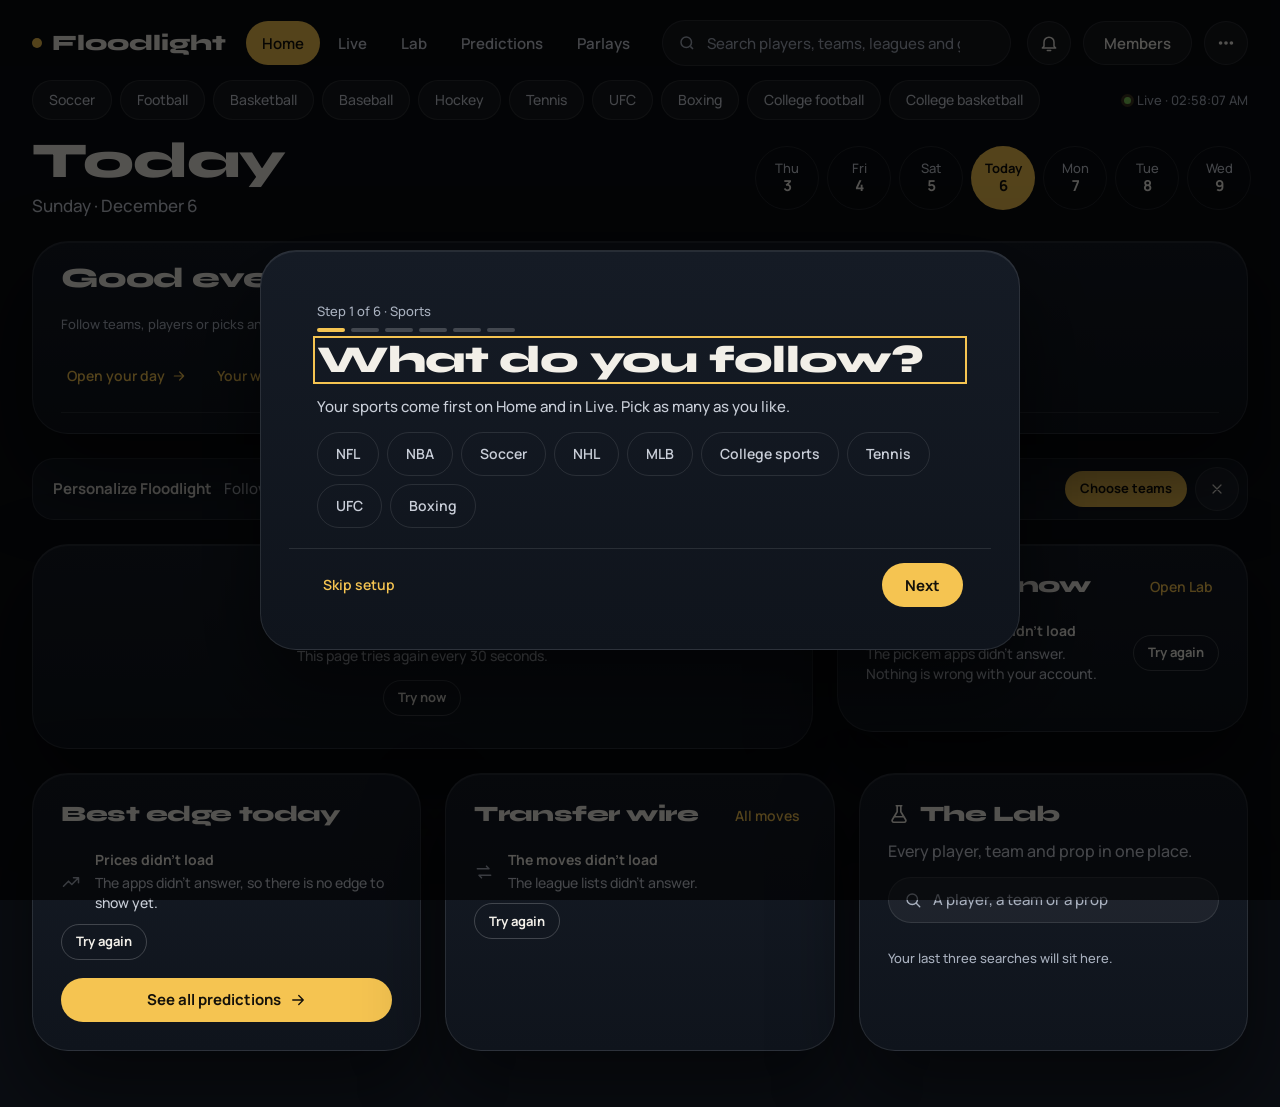
==== commit 861a085c: "Merge pull request #70: Home briefing, alerts and inbox, Your day and week, private competitions, in" ====
--- a/index.html
+++ b/index.html
@@ -5008,9 +5008,9 @@
 <script src="fighter.js"></script>
 <script src="meter.js"></script>
 <script src="market.js"></script>
-<script src="labcore.js"></script>
 <script src="edge.js"></script>
 <script src="markets.js"></script>
+<script src="marketfeed.js"></script>
 <script src="pages.js"></script>
 <script src="shell.js"></script>
 <script src="recent.js"></script>
@@ -5018,11 +5018,11 @@
 <script src="live.js"></script>
 <script src="linemove.js"></script>
 <script src="share.js"></script>
+<script src="inbox.js"></script>
 <script src="alerts.js"></script>
 <script src="matchcentre.js"></script>
 <script src="labpage.js"></script>
 <script src="labtools.js"></script>
-<script src="propx.js"></script>
 <script src="injuries.js"></script>
 <script src="evidence.js"></script>
 <script src="predictions.js"></script>
@@ -5042,6 +5042,9 @@
 <script src="referrals.js"></script>
 <script src="owner.js"></script>
 <script src="status.js"></script>
+<script src="daily.js"></script>
+<script src="compete.js"></script>
+<script src="pwa.js"></script>
 <script type="module">
 // Predicted lineups: Claude researches recent team news with web search, using the viewer's own API key.
 // The SDK is only downloaded the first time someone asks for a predicted lineup.
--- a/pages.css
+++ b/pages.css
@@ -215,7 +215,7 @@
 .lab-tool b{font:var(--display-weight) 20px/1.15 var(--font-display);letter-spacing:var(--display-track)!important}
 .lab-tool > span:last-child{font:500 14px/1.45 var(--font-body);color:var(--text-2)}
 .lab-tool-i{display:grid;place-items:center;width:44px;height:44px;border-radius:50%;background:var(--surface-2);border:1px solid var(--border);color:var(--accent)}
-.lab-tool[aria-selected="true"]{border-color:var(--accent);box-shadow:inset 0 0 0 1px var(--accent),var(--shadow-card)}
+.lab-tool[aria-pressed="true"]{border-color:var(--accent);box-shadow:inset 0 0 0 1px var(--accent),var(--shadow-card)}
 .lab-ws{display:grid;gap:14px;scroll-margin-top:12px;min-width:0}
 .lab-ws[hidden],.lab-frame[hidden],.lab-classic[hidden],.lab-toolws[hidden],.lab-start[hidden]{display:none}
 .lab-ws-h{display:flex;align-items:flex-end;justify-content:space-between;gap:12px 20px;flex-wrap:wrap}
@@ -1054,8 +1054,8 @@
 html:root[data-theme="stadium-gold"] .lab-tool[data-labtool="trends"]{--tool-art:url("data:image/svg+xml,%3Csvg xmlns='http://www.w3.org/2000/svg' viewBox='0 0 240 160'%3E%3Cg stroke='%23EDBE55' stroke-opacity='.14'%3E%3Cpath d='M0 30H240'/%3E%3Cpath d='M0 62H240'/%3E%3Cpath d='M0 94H240'/%3E%3Cpath d='M0 126H240'/%3E%3Cpath d='M40 0V160'/%3E%3Cpath d='M80 0V160'/%3E%3Cpath d='M120 0V160'/%3E%3Cpath d='M160 0V160'/%3E%3Cpath d='M200 0V160'/%3E%3C/g%3E%3Cpath d='M6 132 44 120 78 126 112 96 146 104 178 70 206 76 234 34' fill='none' stroke='%23F3CE73' stroke-width='3' stroke-linejoin='round' stroke-linecap='round'/%3E%3Cpath d='M6 140 234 84' fill='none' stroke='%23F4EEDF' stroke-opacity='.55' stroke-width='2' stroke-dasharray='5 7'/%3E%3Cg fill='%23FFE9AE'%3E%3Ccircle cx='44' cy='120' r='4.5'/%3E%3Ccircle cx='78' cy='126' r='4.5'/%3E%3Ccircle cx='112' cy='96' r='4.5'/%3E%3Ccircle cx='146' cy='104' r='4.5'/%3E%3Ccircle cx='178' cy='70' r='4.5'/%3E%3Ccircle cx='206' cy='76' r='4.5'/%3E%3Ccircle cx='234' cy='34' r='4.5'/%3E%3C/g%3E%3C/svg%3E")}
 html:root[data-theme="stadium-gold"] .lab-tool:hover{border-color:transparent}
 html:root[data-theme="stadium-gold"] .lab-tool:hover::before{filter:brightness(1.3)}
-html:root[data-theme="stadium-gold"] .lab-tool[aria-selected="true"]{border-color:transparent;box-shadow:none}
-html:root[data-theme="stadium-gold"] .lab-tool[aria-selected="true"]::before{background:linear-gradient(150deg,rgba(255,226,150,.2),rgba(233,184,75,.05) 60%) padding-box,var(--panel) padding-box,var(--gold-grad) border-box;box-shadow:var(--gold-glow),var(--shadow-card)}
+html:root[data-theme="stadium-gold"] .lab-tool[aria-pressed="true"]{border-color:transparent;box-shadow:none}
+html:root[data-theme="stadium-gold"] .lab-tool[aria-pressed="true"]::before{background:linear-gradient(150deg,rgba(255,226,150,.2),rgba(233,184,75,.05) 60%) padding-box,var(--panel) padding-box,var(--gold-grad) border-box;box-shadow:var(--gold-glow),var(--shadow-card)}
 html:root[data-theme="stadium-gold"] .lab-tool-i{width:auto;height:32px;justify-items:start;border:0;border-radius:0;background:none}
 html:root[data-theme="stadium-gold"] .lab-tool-i svg{width:28px;height:28px}
 html:root[data-theme="stadium-gold"] .lab-tool b{font:italic 800 clamp(28px,2.7vw,38px)/.95 var(--font-poster);text-transform:uppercase!important;letter-spacing:.005em!important;background-image:var(--ivory-grad);padding-right:.1em}
@@ -2599,166 +2599,6 @@
 /* long tool links on Predictions wrap instead of running past a 320px card */
 .pd-more .cx{white-space:normal;text-align:left;max-width:100%;height:auto;min-height:44px;padding-block:8px}
 
-/* ---------- Prop Explorer (propx.js) ----------
-   A dense research table: numbers in tabular figures, the player cell is the one button per row, hit rates carry the
-   count beside the percentage so colour is never the only signal, and the evidence grade is a letter. On a phone each
-   row folds into a two-line card. */
-.px{display:grid;gap:14px}
-.px-top{display:grid;gap:12px}
-.px-c{opacity:.7;font-weight:600}
-.px-bar{display:flex;flex-wrap:wrap;gap:10px;align-items:end}
-.px-q{position:relative;flex:1 1 220px;display:flex;align-items:center;min-width:0}
-.px-q svg{position:absolute;left:14px;color:var(--muted);pointer-events:none}
-.px-q .inp{padding-left:42px}
-.px-sort{display:flex;align-items:center;gap:8px;font:600 13px/1 var(--font-body);color:var(--text-2)}
-.px-sort .inp{width:auto;min-width:200px}
-.px-fb .px-n{min-height:22px;padding:0 8px;font-size:12px}
-.px-panel{padding:20px}
-.px-grid{display:grid;grid-template-columns:repeat(auto-fill,minmax(190px,1fr));gap:14px 16px}
-.px-f.off{opacity:.55}
-.px-pa{display:flex;justify-content:flex-end;gap:10px;margin-top:16px;flex-wrap:wrap}
-.px-chips .cx svg{margin-right:-4px;opacity:.75}
-.px-sum{margin:0;font:500 14px/1.4 var(--font-body);color:var(--text-2)}.px-sum b{color:var(--text)}
-.px-err{display:flex;align-items:center;gap:8px;flex-wrap:wrap;margin:0;padding:12px 16px;border-radius:var(--radius-tile);border:1px solid color-mix(in oklab,var(--bad) 45%,transparent);background:color-mix(in oklab,var(--bad) 9%,transparent)}
-.px-skl{height:58px;border-radius:var(--radius-tile)}
-.px-tw{padding:6px 10px;overflow-x:auto;border:1px solid var(--border);border-radius:var(--radius-tile);background:var(--surface)}
-.px-t{width:100%;border-collapse:collapse;font:500 14px/1.3 var(--font-body)}
-.px-t thead th{position:sticky;top:0;z-index:1;padding:12px 10px;background:var(--surface);font:600 12px/1.2 var(--font-body);color:var(--muted);text-align:left;white-space:nowrap;border-bottom:1px solid var(--border-2)}
-.px-t abbr{text-decoration:none;cursor:help}
-.px-t td,.px-t tbody th{padding:8px 10px;border-bottom:1px solid var(--border);vertical-align:middle;text-align:left;background:none}
-.px-t tbody tr:last-child>*{border-bottom:0}
-.px-t tbody tr{cursor:pointer;transition:background-color .15s}
-.px-t tbody tr:hover{background:color-mix(in oklab,var(--text) 4%,transparent)}
-.px-t .r{text-align:right}
-.px-t td small,.px-t td b{display:block}
-.px-t td small{font:500 12px/1.3 var(--font-body);color:var(--muted);white-space:nowrap}
-.px-who{min-width:210px;font-weight:inherit}
-.px-open{display:flex;align-items:center;gap:10px;width:100%;min-height:48px;padding:0;border:0;background:none;color:inherit;text-align:left}
-.px-open:focus-visible{outline:2px solid var(--accent);outline-offset:3px;border-radius:12px}
-.px-open .avx{width:40px;height:40px}
-.px-mk b{font-weight:700}
-.px-when{white-space:nowrap;color:var(--text-2)}
-.px-hi b{color:var(--good)}.px-lo b{color:var(--bad)}
-.px-na{color:var(--muted)}
-.px-se b{font:var(--display-weight) 18px/1 var(--font-display);letter-spacing:var(--display-track)}
-.px-up{color:var(--good)}.px-dn{color:var(--bad)}
-.px-g{display:inline-grid;place-items:center;width:30px;height:30px;border-radius:8px;border:1px solid var(--border-2);font:800 15px/1 var(--font-body)}
-.px-g-A{background:color-mix(in oklab,var(--good) 22%,transparent);border-color:color-mix(in oklab,var(--good) 55%,transparent)}
-.px-g-B{background:color-mix(in oklab,var(--good) 10%,transparent)}
-.px-g-D{border-style:dashed;color:var(--text-2)}
-.px-bk small{white-space:normal;max-width:130px}
-.px-gone ul{list-style:none;margin:0;padding:0;display:grid;gap:10px}
-.px-plus{display:flex;align-items:center;gap:8px;margin:10px 0 0;font:500 13px/1.4 var(--font-body);color:var(--text-2)}
-.px-plus a,.px-panel a{color:var(--accent);font-weight:600}
-.px-foot{margin:0}
-@media (max-width:760px){
-  .px-sort{flex:1 1 100%}.px-sort .inp{flex:1;min-width:0}
-  .px-fb{flex:1 1 100%}
-  .px-tw{padding:0;background:none;border:0;box-shadow:none}
-  .px-t thead{position:absolute;width:1px;height:1px;overflow:hidden;clip:rect(0 0 0 0)}
-  .px-t,.px-t tbody{display:block}
-  .px-t tbody tr{display:grid;grid-template-columns:repeat(4,minmax(0,1fr));gap:6px 10px;padding:12px 14px;margin-bottom:10px;border:1px solid var(--border);border-radius:var(--radius-tile);background:var(--surface)}
-  .px-t tbody tr>*{border:0;padding:0}
-  .px-t .px-who{grid-column:1/-1;min-width:0}
-  .px-t .px-mk{grid-column:1/-1}
-  .px-t .px-when{grid-column:1/-1;font-size:13px}
-  .px-t .r{text-align:left}
-  .px-t td[data-k]::before{content:attr(data-k);display:block;font:600 11px/1.2 var(--font-body);color:var(--muted)}
-  .px-t .px-gc,.px-t .px-bk{grid-column:span 2}
-}
-@media (prefers-reduced-motion:reduce){.px-t tbody tr{transition:none}}
-
-/* ---------- the research panel (propx.js): a sheet from the right, full screen on a phone ---------- */
-.rp{position:fixed;inset:0;z-index:910;display:flex;justify-content:flex-end}
-.rp-scrim{position:absolute;inset:0;background:var(--scrim,rgba(0,0,0,.55))}
-.rp-sheet{position:relative;display:flex;border:1px solid var(--border-2);border-right:0;color:var(--text);flex-direction:column;width:min(620px,100vw);height:100dvh;margin:0;border-radius:var(--radius-tile) 0 0 var(--radius-tile);padding:0;overflow:hidden;background:var(--bg);box-shadow:var(--shadow-pop);animation:rpIn var(--t-med,.28s) cubic-bezier(.2,.8,.2,1)}
-@keyframes rpIn{from{transform:translateX(24px);opacity:0}}
-@media (prefers-reduced-motion:reduce){.rp-sheet{animation:none}}
-.rp-h{flex:none;display:flex;align-items:center;gap:14px;padding:18px 20px;border-bottom:1px solid var(--border);background:var(--surface)}
-.rp-ht{flex:1;min-width:0}
-.rp-ht h2{margin:0;font:var(--display-weight) 26px/1.05 var(--font-display);letter-spacing:var(--display-track);text-wrap:balance}
-.rp-ht p{margin:4px 0 0;font:500 14px/1.3 var(--font-body);color:var(--text-2)}
-.rp-b0{flex:1;overflow-y:auto;overscroll-behavior:contain;padding:18px 20px 40px;display:grid;gap:22px;align-content:start}
-.rp-line{display:grid;gap:4px}
-.rp-lt{font:var(--display-weight) 30px/1.05 var(--font-display);letter-spacing:var(--display-track)}
-.rp-nums{display:grid;grid-template-columns:repeat(4,minmax(0,1fr));gap:10px;margin:0}
-.rp-nums>div{padding:12px;border-radius:var(--radius-tile);border:1px solid var(--border);background:var(--surface-2);min-width:0}
-.rp-nums dt{font:600 12px/1.2 var(--font-body);color:var(--muted)}
-.rp-nums dd{margin:6px 0 2px;font-size:28px}
-.rp-acts{display:flex;flex-wrap:wrap;gap:8px;align-items:center}
-.rp-acts .lk{margin:0 0 0 auto}
-.rp-sec{display:grid;gap:10px}
-.rp-sec h3{margin:0;font:700 17px/1.2 var(--font-body)}
-.rp-sec h3 .lb{font-weight:500;margin-left:6px}
-.rp-sec h4{margin:6px 0 0;font:700 14px/1.2 var(--font-body)}
-.rp-sec p{margin:0}
-.rp-sum{font:500 14px/1.45 var(--font-body);color:var(--text-2)}
-.rp-tabs{justify-self:start}
-.rp-ch{width:100%;height:150px;display:block;border-bottom:1px solid var(--border)}
-.rp-b.hit{fill:var(--chart-over-flat,var(--good))}.rp-b.miss{fill:var(--chart-under-flat,var(--muted));stroke:var(--border-2);stroke-width:.25}.rp-b.push{fill:var(--muted)}
-.rp-ln{stroke:var(--text);stroke-width:1.5;stroke-dasharray:4 3;vector-effect:non-scaling-stroke}
-.rp-chk{display:flex;flex-wrap:wrap;gap:6px 16px;font:500 12px/1 var(--font-body);color:var(--muted)}
-.rp-chk span{display:inline-flex;align-items:center;gap:6px}
-.rp-chk i{width:10px;height:10px;border-radius:3px}.rp-chk i.hit{background:var(--chart-over-flat,var(--good))}.rp-chk i.miss{background:var(--chart-under-flat,var(--muted));border:1px solid var(--border-2)}.rp-chk i.ln{height:0;width:16px;border-top:2px dashed var(--text);border-radius:0;align-self:center}
-.rp-r{display:inline-block;min-width:44px;padding:3px 8px;border-radius:var(--radius-pill);font:700 12px/1.2 var(--font-body);text-align:center;border:1px solid var(--border)}
-.rp-r.hit{background:color-mix(in oklab,var(--good) 18%,transparent)}.rp-r.miss{background:color-mix(in oklab,var(--bad) 14%,transparent)}
-.rp-mini{display:flex;flex-wrap:wrap;gap:8px 22px;margin:0}
-.rp-mini dt{font:600 12px/1.2 var(--font-body);color:var(--muted)}.rp-mini dd{margin:2px 0 0;font:700 20px/1.1 var(--font-body)}
-.rp-eb{width:100%;border-collapse:collapse;font:500 14px/1.3 var(--font-body)}
-.rp-eb th{text-align:left;font-weight:600;padding:9px 0;border-bottom:1px solid var(--border)}
-.rp-eb th small{display:block;font-weight:500;color:var(--muted);margin-top:2px}
-.rp-eb td{padding:9px 0;border-bottom:1px solid var(--border);font-weight:700;vertical-align:top}
-.rp-eb .r{text-align:right}
-.rp-eb tr.tot>*{border-bottom:0;border-top:2px solid var(--border-2);font-size:16px}
-.rp-why,.rp-av,.rp-lh,.rp-sim{list-style:none;margin:0;padding:0;display:grid;gap:8px}
-.rp-why li{display:flex;gap:8px;align-items:flex-start}.rp-why li.ok svg{color:var(--good)}.rp-why li.no svg{color:var(--muted)}
-.rp-av li{display:grid;grid-template-columns:120px 1fr;gap:10px}.rp-av b{font-weight:600}
-.rp-lh li,.rp-sim li{display:flex;align-items:center;gap:12px}.rp-lh time{min-width:120px;color:var(--text-2)}.rp-sim small{color:var(--muted);margin-right:auto}
-.rp-foot{margin:4px 0 0}
-@media (max-width:640px){.rp-sheet{width:100vw;border-radius:0}.rp-nums{grid-template-columns:repeat(2,minmax(0,1fr))}.rp-h{padding:14px 16px}.rp-b0{padding:16px 16px 40px}.rp-acts .bt{flex:1 1 calc(50% - 8px)}.rp-acts .lk{margin:0}.rp-av li{grid-template-columns:1fr}}
-
-/* ---------- Predictions: evidence grade and the supported-edge breakdown (predictions.js, labcore.js) ---------- */
-.pd-eg dd{display:flex;align-items:center;gap:8px}
-.pd-gl{display:inline-grid;place-items:center;width:26px;height:26px;border-radius:7px;border:1px solid var(--border-2);font:800 14px/1 var(--font-body)}
-.pd-gl.g-A{background:color-mix(in oklab,var(--good) 22%,transparent);border-color:color-mix(in oklab,var(--good) 55%,transparent)}
-.pd-gl.g-B{background:color-mix(in oklab,var(--good) 10%,transparent)}
-.pd-gl.g-D{border-style:dashed}
-.pd-eb{width:100%;max-width:520px;border-collapse:collapse;font:500 14px/1.3 var(--font-body);margin:6px 0}
-.pd-eb th{text-align:left;font-weight:600;padding:8px 0;border-bottom:1px solid var(--border)}
-.pd-eb th small{display:block;font-weight:500;color:var(--muted);margin-top:2px}
-.pd-eb td{text-align:right;padding:8px 0;border-bottom:1px solid var(--border);font-weight:700;vertical-align:top}
-.pd-eb tr.tot>*{border-bottom:0;border-top:2px solid var(--border-2)}
-.pd-egd>summary{cursor:pointer;font:600 14px/1.3 var(--font-body);color:var(--accent);min-height:44px;display:flex;align-items:center}
-
-/* ---------- Saved boards: more actions, read-only links, line flags, archive (labpage.js) ---------- */
-.bd-more{position:relative}
-.bd-more>summary{list-style:none;cursor:pointer}
-.bd-more>summary::-webkit-details-marker{display:none}
-.bd-more>summary::after{content:"";width:7px;height:7px;margin-left:8px;border:solid currentColor;border-width:0 2px 2px 0;transform:translateY(-2px) rotate(45deg);transition:transform var(--dur-fast,.15s) var(--ease,ease)}
-.bd-more[open]>summary::after{transform:translateY(1px) rotate(-135deg)}
-.bd-menu{position:absolute;right:0;top:calc(100% + 6px);z-index:20;display:grid;gap:4px;min-width:190px;padding:6px;border:1px solid var(--border-2);border-radius:var(--radius-tile);background:var(--surface);box-shadow:var(--shadow-pop)}
-.bd-menu .bt{justify-content:flex-start;width:100%}
-.bd-menu .bt[disabled]{opacity:.45;cursor:not-allowed}
-.bd-share{display:grid;gap:8px;padding:12px 14px;border:1px solid var(--border);border-radius:var(--radius-tile);background:var(--surface-2)}
-.bd-share .inp[readonly]{font:500 13px/1.3 var(--font-body);color:var(--text-2)}
-.bd-fl{display:block;margin-top:3px;font:500 12px/1.35 var(--font-body);color:var(--text-2)}
-.bd-fl b{font-weight:700;color:var(--text)}
-.bd-fl::before{content:"";display:inline-block;width:8px;height:8px;margin-right:6px;border-radius:50%;background:var(--border-2);vertical-align:1px}
-.bd-fl.f-moved::before{background:var(--warning,var(--accent))}
-.bd-fl.f-soon::before{background:var(--accent)}
-.bd-fl.f-closed::before,.bd-fl.f-gone::before{background:transparent;border:2px solid var(--muted)}
-.bd-fsum{margin:2px 0 0;font:600 12px/1.3 var(--font-body);color:var(--text)}
-.lab-board .bd-fsum{display:block}
-.bd-archd{border-top:1px solid var(--border);padding-top:14px}
-.bd-archd>summary{cursor:pointer;min-height:44px;display:flex;align-items:center;font:600 15px/1.3 var(--font-body);color:var(--text-2)}
-.bd-arch{opacity:.85}
-.bd-lim{display:flex;flex-wrap:wrap;align-items:center;justify-content:space-between;gap:10px 16px}
-.bd-lim p{margin:0}
-@media (max-width:640px){.bd-menu{left:0;right:auto}}
-@media (prefers-reduced-motion:reduce){.bd-more>summary::after{transition:none}}
-.bd-open .rw-t .bd-fl,:root[data-theme] .bd-open .rw-t .bd-fl,:root[data-theme] .bd-open .rw-t small{white-space:normal;overflow:visible;text-overflow:clip}
-.bd-open .rw-t .bd-fl b{display:inline;font:700 12px/1.35 var(--font-body)}
-.bd-make>.bt,.bd-make>a.bt{justify-self:start}
 /* ---------- Landing page (landing.js): what signed-out visitors see ----------
    One bold thing: the hero's example, where the visitor drags the line across a sample player's last 20 games and
    the hit counts change. Everything else is quiet: left-aligned text, the theme's own panels and type, no badges. */
@@ -3029,3 +2869,164 @@
 .ds-dlgb{display:flex;justify-content:flex-end;gap:8px}
 @media (max-width:820px){.ds-tiles{grid-template-columns:repeat(2,minmax(0,1fr))}}
 @media (max-width:560px){.ds-rep{margin-left:0}.ds-foot{gap:4px 16px}}
+
+/* ==========================================================================
+   Return-daily features: Home greeting, last-known stamps, Continue research badges, Your day, Your week,
+   private competitions, the alerts inbox and Settings › Alerts. Theme tokens only; every control is 44px or larger.
+   ========================================================================== */
+/* Home: the personal greeting above "Tonight in 60 seconds" */
+.hm-greet{display:grid;gap:8px;padding-bottom:14px;border-bottom:1px solid var(--border)}
+.hm-greet h2{margin:0;font:700 clamp(22px,2.4vw,28px)/1.15 var(--font-display);letter-spacing:0;text-transform:none}
+.hm-greet .hm-bl{grid-template-columns:repeat(auto-fill,minmax(min(100%,240px),1fr));gap:2px 12px}
+.hm-greet .hm-bi b.num{color:var(--accent);font-weight:800}
+.hm-greet-go{display:flex;flex-wrap:wrap;gap:4px 18px;margin:0}
+.hm-greet-go .lk{margin-block:0}
+h3.hm-brief-h{margin:0;font:700 17px/1.25 var(--font-body);color:var(--text)}
+/* "Last updated 9:42 AM", shown with the last reading whenever a provider is slow or down */
+.hm-stamp{display:flex;flex-wrap:wrap;align-items:center;gap:4px 12px;margin:0;font:500 13px/1.45 var(--font-body);color:var(--text-2)}
+.hm-stamp b{color:var(--text);font-weight:700}
+.hm-stamp .bt{min-height:44px}
+.hm-stamp-top{padding:10px 14px;border:1px solid var(--border);border-radius:var(--radius-tile);background:var(--surface-2)}
+/* Continue research: what changed since your last visit */
+.rc-badges{display:flex;flex-wrap:wrap;gap:4px;margin-top:4px}
+.rc-badge{min-height:24px;padding:0 8px;font-size:12px;gap:4px;color:var(--text)}
+.rc-badge.rc-inj{border-color:var(--bad)}
+.rc-open time{color:var(--muted);font-size:12px}
+
+/* Your day */
+.dly-grid{display:grid;grid-template-columns:repeat(auto-fill,minmax(min(100%,420px),1fr));gap:16px;align-items:start}
+.dly-c{padding:22px 24px;scroll-margin-top:90px}
+.dly-c:focus{outline:none}.dly-c:focus-visible{outline:2px solid var(--accent);outline-offset:2px}
+.dly-c .sec-h{margin-bottom:6px}.dly-c h2{margin:0;font:700 18px/1.25 var(--font-body);text-transform:none;letter-spacing:0}
+.dly-num{flex:none;display:grid;justify-items:end;gap:2px;text-align:right}
+.dly-num b{font:700 16px/1.1 var(--font-body);color:var(--text)}
+.dly-num small{font-size:12px}
+.dly-ol,.dly-list,.dly-inj{list-style:none;margin:0;padding:0;display:grid;gap:2px}
+.dly-ol{counter-reset:dly}
+.dly-ol li{counter-increment:dly;display:flex;align-items:center;gap:10px}
+.dly-ol li::before{content:counter(dly);flex:none;width:22px;font:700 14px/1 var(--font-body);color:var(--muted);text-align:right}
+.dly-ol .rw,.dly-list .rw{flex:1;min-width:0}
+.dly-inj li,.dly-list > li:not(:has(> .rw)){display:flex;align-items:center;gap:10px;min-height:52px;padding:6px 0;border-top:1px solid var(--border)}
+.dly-inj li:first-child,.dly-list > li:first-child{border-top:0}
+.dly-inj .rw-t,.dly-list .rw-t{flex:1;min-width:0;display:grid;gap:2px}
+.dly-inj .rw-t small,.dly-list .rw-t small{color:var(--text-2)}
+.dly-inj .rw-t b,.cmp-g .rw-t b,.al-rules .rw-t b,.rcp-ach .rw-t b{white-space:normal}
+.dly-h3{margin:14px 0 4px;font:700 13px/1.2 var(--font-body);color:var(--muted);text-transform:uppercase;letter-spacing:.06em}
+.dly-h3:first-child{margin-top:4px}
+.dly-res{display:grid!important;grid-template-columns:3.5em minmax(0,1fr) auto minmax(0,1fr);gap:10px;font:500 14px/1.3 var(--font-body)}
+.dly-res > span:nth-of-type(2){text-align:right}
+.dly-res .w{font-weight:800;color:var(--text)}
+.dly-res > span:not(.w):not(.lb){color:var(--text-2)}
+/* a result says its outcome in words; the border style is a second cue, never colour alone */
+.dly-g{flex:none}
+.dly-won{border-color:var(--good);color:var(--text)}
+.dly-lost{border-style:dashed;color:var(--text-2)}
+.dly-push,.dly-void{color:var(--muted)}
+
+@media (max-width:560px){.dly-c{padding:18px 16px}.dly-res{grid-template-columns:minmax(0,1fr) auto minmax(0,1fr)}.dly-res > .lb{display:none}}
+
+/* Your week */
+.rcp-line{margin:0 0 16px;font:500 17px/1.5 var(--font-body);color:var(--text);max-width:62ch}
+.rcp-stats{display:grid;grid-template-columns:repeat(auto-fill,minmax(min(100%,170px),1fr));gap:10px}
+.rcp-s{display:grid;gap:2px;align-content:start}
+.rcp-s .fig{font:800 clamp(26px,3vw,34px)/1 var(--font-display);color:var(--text)}
+.rcp-s span{font:600 14px/1.3 var(--font-body);color:var(--text-2)}
+.rcp-chart{margin:18px 0 0}
+.rcp-bars{display:grid;grid-template-columns:repeat(7,minmax(0,1fr));gap:8px;align-items:end;min-height:150px;padding-top:6px;border-bottom:1px solid var(--border-2)}
+.rcp-bar{display:grid;justify-items:center;align-content:end;gap:4px;min-width:0}
+.rcp-bar i{display:block;width:min(100%,36px);min-height:2px;border-radius:4px 4px 0 0;background:var(--accent-fill)}
+.rcp-bar small{font:600 12px/1 var(--font-body);color:var(--muted);padding:6px 0 0;transform:translateY(100%);margin-bottom:-6px}
+.rcp-v{font:700 12px/1 var(--font-body);color:var(--text-2)}
+.rcp-chart + *{margin-top:30px}
+.rcp-ach{list-style:none;margin:0;padding:0;display:grid;grid-template-columns:repeat(auto-fill,minmax(min(100%,260px),1fr));gap:8px}
+.rcp-ach li{display:flex;align-items:center;gap:12px;min-height:60px;padding:10px 12px;border:1px solid var(--border);border-radius:var(--radius-tile);background:var(--surface-2)}
+.rcp-ach li:not(.got){border-style:dashed;background:none}
+.rcp-ach li:not(.got) .rw-t b{color:var(--text-2)}
+.rcp-ach-i{flex:none;display:grid;place-items:center;width:34px;height:34px;border-radius:50%;border:1px solid var(--border-2);color:var(--muted)}
+.rcp-ach li.got .rcp-ach-i{background:var(--accent-fill);border-color:transparent;color:var(--on-accent)}
+.rcp-ach .rw-t{display:grid;gap:2px;min-width:0}.rcp-ach small{color:var(--text-2);white-space:normal;overflow:visible}
+
+/* Private competitions */
+.cmp-list,.cmp-gl{list-style:none;margin:0;padding:0;display:grid;gap:2px}
+.cmp-forms{margin-top:16px;align-items:start}
+.cmp-f{display:grid;gap:10px}.cmp-f h2{margin:0;font:700 18px/1.25 var(--font-body);text-transform:none;letter-spacing:0}
+.cmp-f label{font:600 14px/1.3 var(--font-body);color:var(--text)}
+.cmp-f .bt{justify-self:start}
+.cmp-row{display:flex;flex-wrap:wrap;align-items:center;gap:8px;margin-top:14px}
+.cmp-row label{flex-basis:100%}.cmp-row .inp{flex:1 1 220px;width:auto}
+.cmp-g{display:flex;flex-wrap:wrap;align-items:center;gap:8px 12px;min-height:60px;padding:8px 0;border-top:1px solid var(--border)}
+.cmp-g:first-child{border-top:0}
+.cmp-g .rw-t{flex:1 1 220px;min-width:0;display:grid;gap:2px}.cmp-g .rw-t small{color:var(--text-2)}
+.cmp-g .cx-row{flex:none;flex-wrap:wrap}
+.cmp-g [aria-pressed="true"]{background:var(--accent-fill);color:var(--on-accent);border-color:transparent}
+.cmp-g [aria-pressed="true"]::before{content:"✓ ";font-weight:800}
+.cmp-tabs{margin:16px 0}
+.cmp-t{width:100%;border-collapse:collapse;font:500 14px/1.3 var(--font-body)}
+.cmp-t th,.cmp-t td{padding:10px 8px;border-bottom:1px solid var(--border);text-align:left}
+.cmp-t thead th{font:700 12px/1.2 var(--font-body);color:var(--muted);text-transform:uppercase;letter-spacing:.05em}
+.cmp-t .n{text-align:right;font-variant-numeric:tabular-nums}
+.cmp-t tr.me th,.cmp-t tr.me td{font-weight:800;color:var(--text)}
+.cmp-link{display:flex;flex-wrap:wrap;gap:8px;margin:10px 0}.cmp-link .inp{flex:1 1 240px;width:auto}
+.cmp-err{padding:14px 18px;border-color:var(--bad)}
+@media (max-width:420px){.cmp-t th:nth-child(6),.cmp-t td:nth-child(6){display:none}}
+
+/* Alerts inbox and the bell */
+.tb-bell{position:relative}
+@media (max-width:820px){.tb-bell{margin-left:auto}.tb-bell ~ .tb-search{margin-left:0}}
+.tb-bell-n{position:absolute;top:-3px;right:-3px;min-width:20px;height:20px;padding:0 5px;border-radius:999px;background:var(--live-fill);color:var(--on-live);font:700 11px/20px var(--font-body);text-align:center;box-shadow:0 0 0 2px var(--bg)}
+.ibx-bar{display:flex;flex-wrap:wrap;align-items:center;justify-content:space-between;gap:10px;margin-bottom:14px}
+.ibx-day{padding:16px 18px;margin-bottom:12px}
+.ibx-h{margin:0 0 4px;font:700 13px/1.2 var(--font-body);color:var(--muted);text-transform:uppercase;letter-spacing:.06em}
+.ibx-l{list-style:none;margin:0;padding:0;display:grid}
+.ibx-i{display:flex;align-items:center;gap:4px;border-top:1px solid var(--border)}
+.ibx-i:first-child{border-top:0}
+.ibx-open{flex:1;min-width:0;display:flex;align-items:center;gap:12px;min-height:60px;padding:8px 6px;border-radius:var(--radius-tile);text-align:left;color:var(--text)}
+.ibx-open:hover .rw-t b{text-decoration:underline;text-underline-offset:3px}
+.ibx-open:focus-visible{outline:2px solid var(--accent);outline-offset:-2px}
+.ibx-open .rw-t{flex:1;min-width:0;display:grid;gap:2px}
+.ibx-open .rw-t b{font:600 15px/1.3 var(--font-body);overflow-wrap:anywhere;white-space:normal}
+.ibx-open .rw-t small{color:var(--text-2);overflow-wrap:anywhere}
+.ibx-i:not(.new) .rw-t b{font-weight:500;color:var(--text-2)}
+.ibx-ic{flex:none;display:grid;place-items:center;width:36px;height:36px;border-radius:50%;background:var(--surface-2);color:var(--text-2)}
+.ibx-i.new .ibx-ic{color:var(--accent)}
+.ibx-t{flex:none;display:grid;justify-items:end;gap:6px;font-size:12px}
+.ibx-dot{width:10px;height:10px;border-radius:50%;background:var(--accent-fill)}
+
+/* Settings › Alerts: subsections, per-team and per-pick tables, line alerts */
+.st-drw{border-top:1px solid var(--border);padding:4px 0}
+.st-drw summary{display:flex;align-items:center;min-height:48px;font:600 14px/1.3 var(--font-body);color:var(--accent);cursor:pointer}
+.st-drw summary:focus-visible{outline:2px solid var(--accent);outline-offset:2px;border-radius:var(--radius-tile)}
+.st-rows > .st-sub{padding-top:18px;border-top:1px solid var(--border)}
+.st-rows > .st-sub + .lb{margin:4px 0 8px}
+.al-who{margin:0 0 12px}.al-who .lk{margin-block:0}
+.al-q{display:flex;flex-wrap:wrap;align-items:center;justify-content:flex-end;gap:8px}
+.al-q .inp.sm,.al-rule .inp.sm{width:auto;min-height:44px;padding:0 12px;font-size:14px}
+.al-t{width:100%;border-collapse:collapse;margin:4px 0 10px;font:500 14px/1.3 var(--font-body)}
+.al-t th,.al-t td{padding:6px 8px;border-bottom:1px solid var(--border);text-align:left}
+.al-t thead th{font:700 12px/1.2 var(--font-body);color:var(--muted);text-transform:uppercase;letter-spacing:.05em}
+.al-t td,.al-t thead th:not(:first-child){text-align:center;width:72px}
+.al-t th[scope="row"] small{display:block;font-weight:500}
+.al-t td{min-width:44px}
+.al-cbl{display:inline-grid;place-items:center;width:44px;height:44px;cursor:pointer;border-radius:var(--radius-tile)}
+.al-cbl:has(:focus-visible){outline:2px solid var(--accent);outline-offset:-2px}
+.al-cb{width:24px;height:24px;margin:0;accent-color:var(--accent-fill);cursor:pointer}
+.al-rules{list-style:none;margin:6px 0;padding:0;display:grid;gap:6px}
+.al-rules li{display:flex;align-items:center;gap:8px;min-height:56px;padding:6px 6px 6px 12px;border:1px solid var(--border);border-radius:var(--radius-tile);background:var(--surface-2)}
+.al-rules .rw-t{flex:1;min-width:0;display:grid;gap:2px}.al-rules small{color:var(--text-2)}
+.al-rule{margin:8px 0 12px;padding:14px 16px;border:1px solid var(--border-2);border-radius:var(--radius-tile)}
+.al-rule-g{display:grid;grid-template-columns:auto minmax(0,1fr);gap:10px 12px;align-items:center;margin-top:10px}
+.al-rule-g label{font:600 14px/1.3 var(--font-body)}
+.al-rule-g .inp{width:100%}
+.al-err{margin:10px 0 0;font:600 14px/1.4 var(--font-body);color:var(--text)}
+.al-err::before{content:"! ";color:var(--bad);font-weight:800}
+.al-state{margin:14px 0 0}
+.al-pv-h{margin-top:22px}.al-pv{margin-top:8px}.al-pv .inp.sm{width:auto;min-height:44px;padding:0 12px;font-size:14px}
+@media (max-width:560px){
+  .al-rule-g{grid-template-columns:1fr;gap:4px}
+  .al-rule-g label:not(:first-child){margin-top:8px}
+  .al-t td,.al-t thead th:not(:first-child){width:auto;padding-inline:2px}
+}
+.st-c:has(select){min-width:0;max-width:100%}.st-c select.inp{max-width:100%;text-overflow:ellipsis}
+#stAlerts .st-rows{grid-template-columns:minmax(0,1fr)}
+.st-drw{min-width:0;overflow-x:auto}
+@media (max-width:420px){.al-t thead th{font-size:11px;letter-spacing:0;padding-inline:0}.al-t td{padding:0}.al-t th[scope="row"]{padding-left:0;font-size:13px;overflow-wrap:anywhere}}
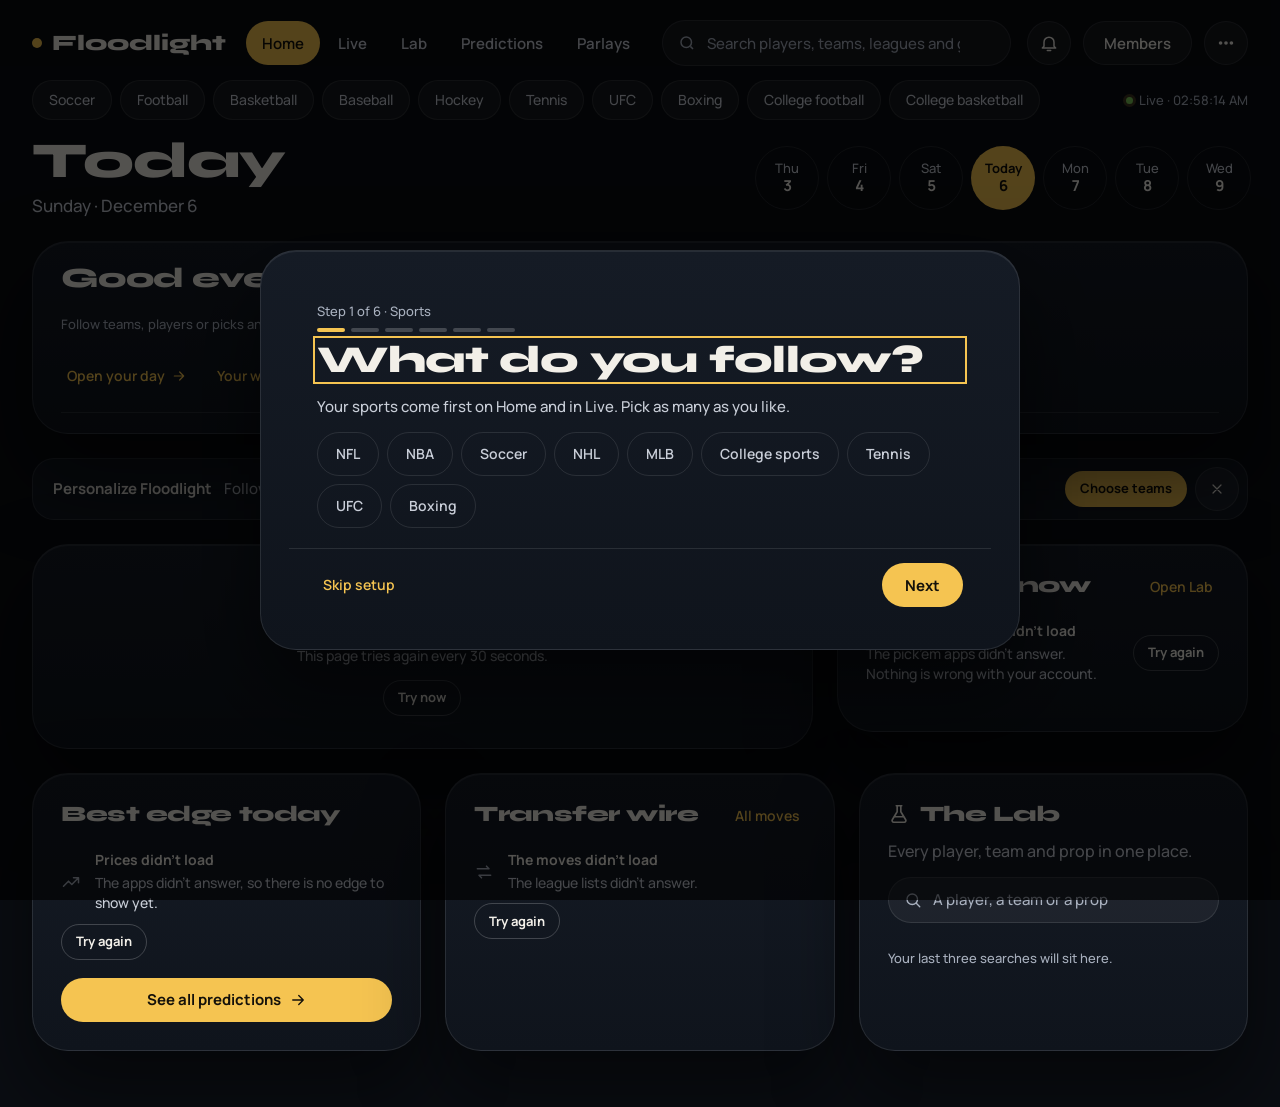
==== commit 4013fd25: "Merge main (Home briefing, alerts and inbox, competitions, installable app, PR 70) Co-Authored-By: C" ====
--- a/index.html
+++ b/index.html
@@ -1120,9 +1120,11 @@
 }
 @media (max-width:360px){ .top-in > .brand{font-size:0} }
 </style>
+<script src="auth.js"></script>
 <script src="analytics.js"></script>
 <script src="landing.js"></script>
 <script src="access.js"></script>
+<script src="plan.js"></script>
 </head>
 <body>
 <a class="skip" href="#groups">Skip to matches</a>
@@ -1170,7 +1172,7 @@
     </div>
   </aside>
 </main>
-<footer class="fl-foot" aria-hidden="true"><span class="fl-foot-mark">Floodlight</span><span class="fl-foot-line">Every match, every line, under the lights.</span></footer>
+<footer class="fl-foot"><span class="fl-foot-mark" aria-hidden="true">Floodlight</span><span class="fl-foot-line">Research, not a sportsbook. Past hit rates are not guarantees. 18+ (21+ where required).</span><nav class="fl-foot-links" aria-label="Plans and policies"><a href="#/pricing" data-page="pricing">Plans</a><a href="#/legal/terms" data-page="legal" data-arg="terms">Terms</a><a href="#/legal/privacy" data-page="legal" data-arg="privacy">Privacy</a><a href="#/legal/refunds" data-page="legal" data-arg="refunds">Refunds</a><a href="#/legal/disclaimer" data-page="legal" data-arg="disclaimer">Disclaimer</a><a href="#/legal/contact" data-page="legal" data-arg="contact">Contact</a><a href="#/legal" data-page="legal">All policies</a></nav></footer>
 <div class="toasts" id="toasts" role="status" aria-live="polite"></div>
 <div class="drawer-scrim" id="profileScrim" hidden></div>
 <aside class="drawer" id="profile" role="dialog" aria-modal="true" aria-labelledby="profileTitle" tabindex="-1" hidden></aside>
@@ -4012,14 +4014,18 @@
     body = `<div class="pf-guest">${avatarHTML('lg')}<div><strong>You're browsing as a guest</strong><p>Your favourites are saved in this browser. Create a profile to keep them under your name.</p></div></div>
       <div class="seg pf-seg" role="tablist">${[['login','Log in'],['signup','Create account']].map(([k,l]) => `<button role="tab" aria-selected="${P.mode===k}" class="${P.mode===k?'on':''}" data-act="pfmode" data-to="${k}">${l}</button>`).join('')}</div>
       ${P.mode === 'login' ? `<form id="loginForm" class="pf-form" novalidate>
-          <label for="liUser">Username</label><input id="liUser" autocomplete="username" required>
+          <label for="liUser">Username or email</label><input id="liUser" autocomplete="username" autocapitalize="none" spellcheck="false" required>
           <label for="liPass">Password</label><input id="liPass" type="password" autocomplete="current-password" required>
-          <button class="btn" type="submit" ${P.busy ? 'disabled' : ''}>${P.busy ? 'Logging in…' : 'Log in'}</button></form>`
+          <button class="btn" type="submit" ${P.busy ? 'disabled' : ''}>${P.busy ? 'Logging in…' : 'Log in'}</button>
+          <p class="pf-hint pf-links"><a href="#/auth/forgot" data-page="auth" data-arg="forgot" data-act="pfclose">Forgot password?</a> <a href="#/auth/magic" data-page="auth" data-arg="magic" data-act="pfclose">Email me a sign-in link</a></p></form>`
         : `<form id="signupForm" class="pf-form" novalidate>
           <label for="suName">Display name</label><input id="suName" autocomplete="nickname" maxlength="40" placeholder="How your name appears">
           <label for="suUser">Username</label><input id="suUser" autocomplete="username" maxlength="20" placeholder="3–20 letters, numbers, . or _" required>
+          <label for="suEmail">Email</label><input id="suEmail" type="email" autocomplete="email" spellcheck="false" placeholder="you@example.com" required>
           <label for="suPass">Password</label><input id="suPass" type="password" autocomplete="new-password" minlength="8" placeholder="At least 8 characters" required>
           <label for="suPass2">Confirm password</label><input id="suPass2" type="password" autocomplete="new-password" required>
+          <label class="fla-check"><input type="checkbox" id="suAdult" required> I'm 18 or older (21 where my state requires it)</label>
+          <label class="fla-check"><input type="checkbox" id="suTerms" required> I accept the <a href="#/legal/terms" target="_blank" rel="noopener">Terms</a> and <a href="#/legal/privacy" target="_blank" rel="noopener">Privacy Policy</a></label>
           <button class="btn" type="submit" ${P.busy ? 'disabled' : ''}>${P.busy ? 'Creating…' : 'Create account'}</button>
           ${S.fav.length + S.favPlayers.length ? `<p class="pf-hint">Your ${S.fav.length + S.favPlayers.length} guest favourites will move into the new account.</p>` : ''}</form>`}
       <div class="pf-err" role="alert">${esc(P.err)}</div>
@@ -4029,6 +4035,8 @@
     body = `<div class="pf-card">${avatarHTML('lg')}<div><strong id="pfDisplay">${esc(me.display)}</strong><span>@${esc(me.username)}</span><small>Member since ${esc(since)}</small></div></div>
       ${me.prefs?.bio && !P.edit ? `<p class="pf-bio">${esc(me.prefs.bio)}</p>` : ''}
       <button class="btn ghost pf-editbtn" data-page="profile" data-act="pfclose">My profile page: record, stats and themes</button>
+      <button class="btn ghost pf-editbtn" data-page="account" data-arg="${me.plan?.paid ? 'billing' : 'profile'}" data-act="pfclose">Account, security and plan${me.plan ? ` <span class="pl">${esc(me.plan.name)}</span>` : ''}</button>
+      ${me.email && !me.email_verified ? '<p class="pf-hint">Confirm your email to keep your account safe. <a href="#/account/profile" data-page="account" data-arg="profile" data-act="pfclose">Send the link again</a></p>' : !me.email ? '<p class="pf-hint">Add an email so you can get back in if you forget your password. <a href="#/account/profile" data-page="account" data-arg="profile" data-act="pfclose">Add email</a></p>' : ''}
       <div class="pf-stats"><span><b class="num">${S.fav.length}</b> teams</span><span><b class="num">${S.favPlayers.length}</b> players</span><span><b class="num">${S.favLeagues.length}</b> leagues</span></div>
       ${P.edit ? `<form id="editForm" class="pf-form">
           <label for="edName">Display name</label><input id="edName" maxlength="40" value="${esc(me.display)}">
@@ -4051,8 +4059,7 @@
           <button class="x" data-act="lgUp" data-to="${l.slug}" aria-label="Move ${esc(l.name)} up" ${i ? '' : 'disabled'}>↑</button><button class="x" data-act="lgDown" data-to="${l.slug}" aria-label="Move ${esc(l.name)} down" ${i < a.length - 1 ? '' : 'disabled'}>↓</button><button class="x" data-act="favL" data-to="${l.slug}" aria-label="Unstar ${esc(l.name)}">✕</button></li>`).join('')}</ol>
         <span class="pf-label">Add a league</span><div class="pf-chips" style="margin-top:6px">${LEAGUES.filter(l => !S.favLeagues.includes(l.slug)).map(l => `<button class="qf" data-act="favL" data-to="${l.slug}" aria-label="Star ${esc(l.name)}">${l.logo ? `<img src="${esc(l.logo)}" alt="" style="width:16px;height:16px;object-fit:contain">` : ''}☆ ${esc(l.name)}</button>`).join('')}</div></section>
       ${me ? `<div class="pf-foot"><button class="btn ghost" data-act="logout">Log out</button>
-        ${P.del ? `<form id="delForm" class="pf-form pf-danger"><label for="delPass">Type your password to delete @${esc(me.username)} for good</label><input id="delPass" type="password" autocomplete="current-password"><div class="pf-row"><button class="btn danger" type="submit">Delete account</button><button class="btn ghost" type="button" data-act="pfdel">Cancel</button></div></form>`
-          : `<button class="linkbtn pf-delete" data-act="pfdel">Delete account</button>`}</div>` : ''}
+        <button class="linkbtn pf-delete" data-page="account" data-arg="data" data-act="pfclose">Delete account</button></div>` : ''}
     </div>`;
   if (keep && $(keep)) { $(keep).focus(); if (caret != null && $(keep).setSelectionRange) try { $(keep).setSelectionRange(caret, caret) } catch {} }
 }
@@ -4091,6 +4098,7 @@
     if (form.id === 'loginForm') {
       P.busy = true; renderProfile();
       const d = await api('/api/auth/login', { username: $('liUser').value, password: $('liPass').value });
+      if (d.need2fa) { P.busy = false; closeProfile(); return window.flAuth?.twofa(d.ticket) }
       const guest = { t: S.fav, p: S.favPlayers, l: S.favLeagues };
       adoptUser(d.user);
       if (guest.t.length || guest.p.length || guest.l.length) {   // keep anything added while logged out
@@ -4098,10 +4106,14 @@
       toast(`Welcome back, ${d.user.display}.`);
     } else if (form.id === 'signupForm') {
       if ($('suPass').value !== $('suPass2').value) throw new Error("The two passwords don't match.");
+      if (!$('suAdult').checked) throw new Error("Tick the box to confirm you're 18 or older.");
+      if (!$('suTerms').checked) throw new Error('Tick the box to accept the Terms and Privacy Policy.');
       P.busy = true; renderProfile();
-      const d = await api('/api/auth/signup', { display: $('suName').value || $('suUser').value, username: $('suUser').value, password: $('suPass').value,
+      const tv = (await api('/api/me')).terms;
+      const d = await api('/api/auth/signup', { display: $('suName').value || $('suUser').value, username: $('suUser').value, password: $('suPass').value, email: $('suEmail').value, adult: true, terms: tv,
         prefs: { favTeams: S.fav, favPlayers: S.favPlayers, favLeagues: S.favLeagues, color: COLORS[Math.floor(Math.random() * COLORS.length)] } });
-      adoptUser(d.user); toast(`Profile created. Welcome, ${d.user.display}.`);
+      try { sessionStorage.setItem('fl.newAccount', '1') } catch {}
+      adoptUser(d.user); toast(`Profile created. Check ${d.user.email} for a link to confirm your email.`);
     } else if (form.id === 'editForm') {
       const d = await api('/api/me/prefs', { display: $('edName').value, bio: $('edBio').value, color: S.me.prefs?.color || COLORS[3] });
       S.me = d.user; P.edit = false; renderProfileBtn(); toast('Profile saved.');
@@ -5012,6 +5024,9 @@
 <script src="markets.js"></script>
 <script src="marketfeed.js"></script>
 <script src="pages.js"></script>
+<script src="pricing.js"></script>
+<script src="account.js"></script>
+<script src="legal.js"></script>
 <script src="shell.js"></script>
 <script src="recent.js"></script>
 <script src="home.js"></script>
--- a/pages.css
+++ b/pages.css
@@ -2599,6 +2599,228 @@
 /* long tool links on Predictions wrap instead of running past a 320px card */
 .pd-more .cx{white-space:normal;text-align:left;max-width:100%;height:auto;min-height:44px;padding-block:8px}
 
+/* ===============================================================================================================   Plans, account, sign-in and policies (pricing.js, account.js, auth.js, legal.js, plan.js). Theme tokens only.
+   ==================================================================================================================== */
+.pp-wrap,.ac-wrap,.lg-wrap{display:grid;gap:28px;min-width:0;padding-bottom:40px}
+.pp-h2,.ac-h{margin:0;font:var(--display-weight,800) clamp(22px,2.6vw,30px)/1.08 var(--font-display);letter-spacing:var(--display-track,0);text-wrap:balance}
+.ac-h3,.pp-pol h3{margin:0;font:700 16px/1.3 var(--font-body);color:var(--text)}
+.pp-lead,.ac-help{margin:0;max-width:64ch;font:500 15px/1.5 var(--font-body);color:var(--text-2)}
+.ac-help{display:block;font-size:14px;color:var(--muted)}
+.pp-note,.lg-draft,.ac-alert,.ac-note{margin:0;padding:14px 18px;border-radius:var(--radius-tile);border:1px solid var(--border-2);background:var(--surface-2);font:500 14px/1.5 var(--font-body);color:var(--text-2)}
+.pp-note strong,.lg-draft strong,.ac-alert strong{color:var(--text)}
+.pp-note,.lg-draft{border-left:4px solid var(--warning,var(--accent))}
+.ac-alert{display:flex;flex-wrap:wrap;align-items:center;gap:8px 16px;border-color:var(--bad);border-left-width:4px}
+.ac-alert .bt{margin-left:auto}
+.ac-note{padding:8px 14px;font-size:13px;width:fit-content}
+
+/* pricing: plan cards */
+.pp-cycle{display:flex;justify-content:center}
+.pp-cycle .seg button{min-height:44px;padding:0 20px}
+.pp-err:empty{display:none}
+.pp-err{margin:0;color:var(--bad);font:600 14px/1.4 var(--font-body);text-align:center}
+.pp-plans{display:grid;grid-template-columns:repeat(3,minmax(0,1fr));gap:16px;align-items:stretch}
+.pp-plan{position:relative;display:flex;flex-direction:column;gap:12px;min-width:0;padding:26px 24px;border-radius:var(--radius-tile);border:1px solid var(--border);background:var(--surface);color:var(--text)}
+.pp-plan.pp-feat{border:2px solid var(--accent);background:var(--panel);box-shadow:var(--shadow-card)}
+.pp-name{margin:0;font:var(--display-weight,800) 26px/1 var(--font-display);letter-spacing:var(--display-track,0)}
+.pp-blurb{margin:0;min-height:2.9em;font:500 14px/1.45 var(--font-body);color:var(--text-2)}
+.pp-price{display:flex;align-items:baseline;gap:6px;margin:4px 0 0}
+.pp-num{font:var(--display-weight,800) clamp(40px,4.6vw,56px)/.95 var(--font-display);letter-spacing:var(--display-track,0);font-variant-numeric:tabular-nums}
+.pp-feat .pp-num{color:var(--accent)}
+.pp-per{font:600 15px/1 var(--font-body);color:var(--muted)}
+.pp-eff{margin:0;font:600 13px/1.4 var(--font-body);color:var(--good)}
+.pp-renew{margin:0;font:500 13px/1.45 var(--font-body);color:var(--muted)}
+.pp-cur{margin:0;min-height:46px;display:flex;align-items:center;font:600 14px/1.3 var(--font-body);color:var(--text-2)}
+.pp-list{list-style:none;margin:6px 0 0;padding:16px 0 0;border-top:1px solid var(--border);display:grid;gap:10px;font:500 14px/1.4 var(--font-body);color:var(--text-2)}
+.pp-list li{position:relative;padding-left:24px}
+.pp-list li::before{content:"";position:absolute;left:2px;top:.32em;width:10px;height:6px;border-left:2px solid var(--accent);border-bottom:2px solid var(--accent);transform:rotate(-45deg)}
+.pp-pay{margin:-12px 0 0;text-align:center;font:500 13px/1.5 var(--font-body);color:var(--muted)}
+.pp-sec{display:grid;gap:16px;min-width:0}
+
+/* comparison table (also the billing history) */
+.pp-tbl-wrap{overflow-x:auto;border:1px solid var(--border);border-radius:var(--radius-tile);background:var(--surface)}
+.pp-tbl{width:100%;border-collapse:collapse;font:500 14px/1.4 var(--font-body);color:var(--text-2)}
+.pp-tbl th,.pp-tbl td{padding:12px 16px;text-align:left;border-bottom:1px solid var(--border);vertical-align:top}
+.pp-tbl tbody tr:last-child > *{border-bottom:0}
+.pp-tbl thead th{font:700 12px/1.2 var(--font-body);letter-spacing:.06em;text-transform:uppercase;color:var(--muted);background:var(--surface-2)}
+.pp-tbl tbody th{font-weight:600;color:var(--text)}
+.pp-tbl td:last-child{color:var(--text)}
+.pp-no{color:var(--muted)}
+
+/* the drawn Free / Plus example */
+.pp-ex-row{display:grid;grid-template-columns:repeat(2,minmax(0,1fr));gap:16px}
+.pp-ex{margin:0;display:grid;gap:12px;padding:20px;border-radius:var(--radius-tile);border:1px solid var(--border);background:var(--surface);min-width:0}
+.pp-ex figcaption{font:700 12px/1 var(--font-body);letter-spacing:.08em;text-transform:uppercase;color:var(--muted)}
+.pp-ex-top{display:flex;justify-content:space-between;gap:12px;font:600 15px/1.3 var(--font-body)}
+.pp-ex-top span{color:var(--accent);white-space:nowrap}
+.pp-bars{position:relative;display:flex;align-items:flex-end;gap:6px;height:96px;padding-top:4px}
+.pp-bars i{flex:1;height:var(--h);min-height:4px;border-radius:4px 4px 1px 1px;background:var(--chart-under-flat,var(--border-2))}
+.pp-bars i.ov{background:var(--chart-over-flat,var(--accent))}
+.pp-bars b{position:absolute;left:0;right:0;bottom:var(--at);border-top:2px dashed var(--chart-line,var(--text-2))}
+.pp-rates{display:grid;grid-template-columns:repeat(4,minmax(0,1fr));gap:8px}
+.pp-rates.two{grid-template-columns:repeat(2,minmax(0,1fr))}
+.pp-rate{display:grid;gap:4px;padding:10px 12px;border-radius:12px;background:var(--surface-2);min-width:0}
+.pp-rate b{font:700 18px/1.1 var(--font-body);font-variant-numeric:tabular-nums;color:var(--text)}
+.pp-rate span{font:500 12px/1.2 var(--font-body);color:var(--muted)}
+.pp-rate.locked b{color:var(--muted);letter-spacing:.2em}
+.pp-pol-grid{display:grid;grid-template-columns:repeat(3,minmax(0,1fr));gap:12px}
+.pp-pol-grid .tile{display:grid;gap:6px;align-content:start}
+.pp-pol-grid p{margin:0;font:500 14px/1.5 var(--font-body);color:var(--text-2)}
+.pp-legal{margin:0;font:500 14px/1.5 var(--font-body);color:var(--text-2)}
+.pp-legal a,.lg-body a,.fla a,.ac-help a:not(.lk),.pp-foot a{color:var(--accent);text-decoration:underline;text-underline-offset:2px}
+.pp-faq{display:grid;gap:8px}
+.pp-faq .drw-b p{margin:0;max-width:68ch;font:500 15px/1.55 var(--font-body);color:var(--text-2)}
+.pp-foot{margin:0;max-width:72ch;font:500 13px/1.5 var(--font-body);color:var(--muted)}
+@media (max-width:900px){.pp-plans,.pp-pol-grid{grid-template-columns:minmax(0,1fr)}.pp-plan.pp-feat{order:-1}.pp-blurb{min-height:0}}
+@media (max-width:640px){.pp-ex-row{grid-template-columns:minmax(0,1fr)}.pp-rates{grid-template-columns:repeat(2,minmax(0,1fr))}.pp-cycle .seg{width:100%}.pp-cycle .seg button{flex:1 1 0;padding:0 10px}.pp-tbl th,.pp-tbl td{padding:10px 12px}}
+
+/* the small "Plus feature" note other pages draw with flPlan.upsell() */
+.plan-up{display:flex;flex-wrap:wrap;align-items:center;gap:8px 12px;padding:12px 16px;border-radius:var(--radius-tile);border:1px dashed var(--border-2);background:var(--surface-2)}
+.plan-up p{flex:1 1 220px;margin:0;font:500 14px/1.45 var(--font-body);color:var(--text-2)}
+.plan-up strong{color:var(--text)}
+.plan-up-tag{display:inline-flex;align-items:center;min-height:24px;padding:0 10px;border-radius:var(--radius-pill);background:var(--pill-bg);color:var(--pill-fg);font:700 12px/1 var(--font-body)}
+
+/* account: tabs and sections */
+.ac-tabs{display:flex;gap:4px;padding:4px;border-radius:var(--radius-pill);border:1px solid var(--border);background:var(--surface-2);width:fit-content;max-width:100%;overflow-x:auto;scrollbar-width:none}
+.ac-tabs::-webkit-scrollbar{display:none}
+.ac-tabs [role="tab"]{flex:none;min-height:44px;padding:0 18px;border-radius:var(--radius-pill);font:600 14px/1 var(--font-body);color:var(--text-2)}
+.ac-tabs [role="tab"]:hover{color:var(--text)}
+.ac-tabs [role="tab"][aria-selected="true"]{background:var(--pill-bg);color:var(--pill-fg)}
+.ac-tabs [role="tab"]:focus-visible{outline:2px solid var(--accent);outline-offset:2px}
+.ac-body{display:grid;gap:16px;min-width:0}
+.ac-sec{display:grid;gap:14px;padding:24px;border-radius:var(--radius-tile);box-shadow:none;align-content:start}
+.ac-sec > *{margin:0}
+.ac-plan{border-color:var(--border-2)}
+.ac-big{display:flex;flex-wrap:wrap;align-items:center;gap:8px 12px;margin:0;font:700 20px/1.25 var(--font-body);color:var(--text);overflow-wrap:anywhere}
+.ac-ok{color:var(--good);border-color:currentColor}
+.ac-warn{color:var(--warning,var(--accent));border-color:currentColor}
+.ac-bad{color:var(--bad);border-color:currentColor}
+.ac-msg{margin:0;min-height:0;font:600 14px/1.4 var(--font-body);color:var(--good)}
+.ac-msg:empty{display:none}
+.ac-msg.bad{color:var(--bad)}
+.ac-form{display:grid;gap:12px;max-width:520px}
+.ac-form.row{display:flex;flex-wrap:wrap;align-items:flex-end;gap:10px;max-width:none}
+.ac-form.row .fl-f{flex:1 1 220px;min-width:0}
+.ac-form.row .bt{min-height:46px}
+.ac-check{display:flex;align-items:flex-start;gap:10px;font:500 14px/1.45 var(--font-body);color:var(--text-2);cursor:pointer}
+.ac-check input{flex:none;width:20px;height:20px;margin:1px 0 0;accent-color:var(--accent-fill)}
+.ac-dl{display:grid;grid-template-columns:repeat(auto-fit,minmax(180px,1fr));gap:12px;margin:0}
+.ac-dl > div{display:grid;gap:4px;padding:12px 14px;border-radius:12px;background:var(--surface-2);min-width:0}
+.ac-dl dt{font:600 12px/1.2 var(--font-body);letter-spacing:.04em;text-transform:uppercase;color:var(--muted)}
+.ac-dl dd{margin:0;font:600 15px/1.4 var(--font-body);color:var(--text);overflow-wrap:anywhere}
+.ac-dl code,.ac-key,.ac-pre{font:500 13px/1.45 ui-monospace,SFMono-Regular,Menlo,monospace;color:var(--text);background:var(--inset,var(--surface-2));border-radius:8px;padding:2px 6px;overflow-wrap:anywhere}
+.ac-devs{list-style:none;margin:0;padding:0;display:grid;gap:8px}
+.ac-devs li{display:flex;align-items:center;justify-content:space-between;gap:12px;padding:12px 14px;border:1px solid var(--border);border-radius:var(--radius-tile);background:var(--surface-2)}
+.ac-devs li > div{display:grid;gap:2px;min-width:0}
+.ac-devs strong{font:600 15px/1.3 var(--font-body)}
+.ac-codes{display:grid;gap:10px}
+.ac-pre{display:block;padding:12px 14px;white-space:pre-wrap;columns:2;column-gap:24px;letter-spacing:.06em}
+.ac-steps{margin:0;padding-left:22px;display:grid;gap:10px;font:500 15px/1.5 var(--font-body);color:var(--text-2)}
+.ac-danger{border-color:var(--bad)}
+.ac-danger .ac-h{color:var(--bad)}
+.ac-stats{display:grid;grid-template-columns:repeat(3,minmax(0,1fr));gap:10px}
+.ac-stat{display:grid;gap:4px;align-content:start}
+.ac-stat b{font:var(--display-weight,800) 30px/1 var(--font-display);font-variant-numeric:tabular-nums;color:var(--text)}
+.ac-stat span{font:500 13px/1.3 var(--font-body);color:var(--muted)}
+.ac-bars{list-style:none;margin:0;padding:0;display:grid;gap:8px}
+.ac-bars li{display:grid;grid-template-columns:minmax(120px,200px) minmax(0,1fr) 3ch;align-items:center;gap:12px;font:500 14px/1.3 var(--font-body);color:var(--text-2)}
+.ac-bars i{display:block;height:10px;width:var(--w);min-width:4px;border-radius:5px;background:var(--chart-1,var(--accent))}
+.ac-bars b{text-align:right;color:var(--text)}
+.ac-switch{display:flex;align-items:flex-start;gap:14px;cursor:pointer}
+.ac-switch > span{display:grid;gap:4px;font:600 15px/1.35 var(--font-body)}
+.ac-switch:has(input:disabled){opacity:.65;cursor:default}
+.ac-log{list-style:none;margin:0;padding:0;display:grid;gap:6px;max-height:320px;overflow-y:auto;font:500 13px/1.45 var(--font-body);color:var(--text-2)}
+.ac-log span{color:var(--muted);margin-right:6px}
+.ac-inv td,.ac-inv th{white-space:nowrap}
+@media (max-width:640px){.ac-sec{padding:18px}.ac-stats{grid-template-columns:repeat(2,minmax(0,1fr))}.ac-bars li{grid-template-columns:minmax(0,1fr) 3ch}.ac-bars i{grid-column:1 / -1;grid-row:2}.ac-pre{columns:1}.ac-devs li{flex-wrap:wrap}.ac-alert .bt{margin-left:0}.ac-tabs{width:100%}}
+
+/* dialogs: cancel plan, receipt, updated terms */
+.ac-dlg{width:min(520px,calc(100vw - 32px));max-height:min(86vh,86dvh);overflow-y:auto;padding:26px;border-radius:var(--radius-tile);border:1px solid var(--border-2);background:var(--pop,var(--surface));color:var(--text);box-shadow:var(--shadow-pop)}
+.ac-dlg[open]{display:grid;gap:14px}
+.ac-dlg > *{margin:0}
+.ac-dlg::backdrop{background:var(--scrim,rgba(0,0,0,.62))}
+.ac-reasons{margin:0;padding:0;border:0;display:grid;gap:10px;min-width:0}
+.ac-reasons legend{margin-bottom:6px;font:600 14px/1.4 var(--font-body);color:var(--text)}
+.ac-rcpt .ac-dl{grid-template-columns:minmax(0,1fr)}
+@media print{body > :not(.ac-dlg){display:none!important}.ac-dlg{position:static;box-shadow:none;border:0}.ac-dlg .cx-row{display:none}}
+
+/* sign-in, sign-up and recovery cards */
+.fla{display:grid;gap:14px}
+.fla > *{margin:0}
+.fla-links{display:flex;flex-wrap:wrap;gap:4px 16px}
+.fla-links .flg-forgot{min-height:44px}
+:root[data-theme] .flg-card .fla-check,.fla-check{display:flex;align-items:flex-start;gap:10px;font:500 14px/1.45 var(--font-body);letter-spacing:0;text-transform:none;color:var(--text-2);cursor:pointer}
+:root[data-theme] .flg-card .fla-check input,.fla-check input{flex:none;width:20px;height:20px;min-height:0;margin:1px 0 0;padding:0;accent-color:var(--accent-fill)}
+.fla-small{font:500 13px/1.45 var(--font-body);color:var(--muted)}
+.fla-dev{padding:10px 12px;border-radius:12px;border:1px dashed var(--border-2);font:500 13px/1.45 var(--font-body);color:var(--text-2);overflow-wrap:anywhere}
+.fla-page{display:grid;justify-items:center;padding:24px 0 48px}
+.fla-page .flg-card{width:min(480px,100%)}
+.pf-links{display:flex;flex-wrap:wrap;gap:4px 16px}
+.pf-links a{display:inline-flex;align-items:center;min-height:44px;color:var(--accent)}
+
+/* plans and policies for signed-out visitors (inside the front-door gate) */
+.flg-pub{min-height:100vh;min-height:100dvh;display:flex;flex-direction:column}
+.flg-pub-main{flex:1;width:min(1120px,100%);margin:0 auto;padding:8px 16px 48px;outline:none}
+.flg-pub .flg-nav{display:flex;align-items:center;justify-content:space-between;gap:16px}
+.flg-foot nav,.fl-foot-links{display:flex;flex-wrap:wrap;justify-content:center;gap:0 18px}
+.flg-foot nav a,.fl-foot-links a{display:inline-flex;align-items:center;min-height:44px;font:600 13px/1 var(--font-body);color:var(--text-2)}
+.flg-foot nav a:hover,.fl-foot-links a:hover{color:var(--accent)}
+:root[data-theme] .fl-foot{display:flex;padding:28px 16px calc(28px + env(safe-area-inset-bottom,0px));margin-top:24px;gap:8px;text-align:center}
+:root[data-theme] .fl-foot-mark{display:none}
+:root[data-theme] .fl-foot-line{margin:0;letter-spacing:.04em;text-transform:none;font:500 13px/1.5 var(--font-body);color:var(--muted)}
+@media (max-width:820px){:root[data-theme] .fl-foot{padding-bottom:calc(96px + env(safe-area-inset-bottom,0px))}}
+
+/* policies */
+.lg-grid{display:grid;grid-template-columns:repeat(auto-fill,minmax(240px,1fr));gap:12px}
+.lg-card{display:grid;gap:6px;align-content:start;color:var(--text);text-decoration:none;transition:border-color var(--t-fast,.15s)}
+.lg-card:hover,.lg-card:focus-visible{border-color:var(--accent)}
+.lg-card strong{font:700 16px/1.3 var(--font-body)}
+.lg-card span{font:500 14px/1.45 var(--font-body);color:var(--text-2)}
+.lg-cols{display:grid;grid-template-columns:220px minmax(0,1fr);gap:24px;align-items:start}
+.lg-nav{position:sticky;top:88px}
+.lg-nav ul{list-style:none;margin:0;padding:0;display:grid;gap:2px}
+.lg-nav a{display:flex;align-items:center;min-height:40px;padding:0 12px;border-radius:10px;font:600 14px/1.3 var(--font-body);color:var(--text-2)}
+.lg-nav a:hover{color:var(--text);background:var(--surface-2)}
+.lg-nav a[aria-current="page"]{color:var(--pill-fg);background:var(--pill-bg)}
+.lg-body{padding:clamp(20px,3vw,36px);border-radius:var(--radius-tile);box-shadow:none;max-width:78ch;font:500 16px/1.65 var(--font-body);color:var(--text-2)}
+.lg-body h2{margin:28px 0 8px;font:700 20px/1.3 var(--font-body);color:var(--text)}
+.lg-body h2:first-child{margin-top:0}
+.lg-body h3{margin:20px 0 6px;font:700 16px/1.35 var(--font-body);color:var(--text)}
+.lg-body p,.lg-body ul,.lg-body ol{margin:0 0 12px}
+.lg-body li{margin:4px 0}
+.lg-body strong{color:var(--text)}
+.lg-fill{padding:1px 4px;border-radius:4px;background:color-mix(in oklab,var(--warning,var(--accent)) 26%,transparent);color:var(--text)}
+.lg-q{font-size:14px;color:var(--muted)}
+.lg-dl{margin:12px 0}
+@media (max-width:860px){.lg-cols{grid-template-columns:minmax(0,1fr)}.lg-nav{position:static}.lg-nav ul{display:flex;gap:6px;overflow-x:auto;scrollbar-width:none;padding-bottom:4px}.lg-nav ul::-webkit-scrollbar{display:none}.lg-nav li{flex:none}.lg-nav a{border:1px solid var(--border);border-radius:var(--radius-pill);min-height:44px}}
+
+/* new-account setup: the team goal, the "go on without" nudge, and the how-to-read example */
+.obd-goal{display:flex;align-items:center;gap:12px;font:600 14px/1.3 var(--font-body);color:var(--text)}
+.obd-goal-bar{flex:0 1 180px;height:8px;border-radius:4px;background:var(--border-2);overflow:hidden}
+.obd-goal-bar i{display:block;height:100%;border-radius:inherit;background:var(--accent-fill);transition:width .25s var(--ease,ease)}
+.obd-need{margin:0;padding:10px 14px;border-radius:12px;border-left:4px solid var(--warning,var(--accent));background:var(--surface-2);font:500 14px/1.5 var(--font-body);color:var(--text-2)}
+.obd-need .lk{margin:-12px 0;display:inline-flex}
+.obd-demo{margin:0;display:grid;gap:12px;padding:18px;border-radius:var(--radius-tile);border:1px solid var(--border-2);background:var(--surface)}
+.obd-demo-top{display:flex;justify-content:space-between;align-items:center;gap:12px;font:600 15px/1.3 var(--font-body)}
+.obd-explain{margin:0;padding:0;list-style:none;counter-reset:ob;display:grid;gap:10px}
+.obd-explain li{counter-increment:ob;display:grid;grid-template-columns:28px minmax(0,1fr);gap:2px 12px;align-items:baseline}
+.obd-explain li::before{content:counter(ob);grid-row:span 2;display:grid;place-items:center;width:28px;height:28px;border-radius:50%;background:var(--surface-2);border:1px solid var(--border-2);font:700 13px/1 var(--font-body);color:var(--accent)}
+.obd-explain b{font:700 15px/1.3 var(--font-body);color:var(--text)}
+.obd-explain span{font:500 14px/1.5 var(--font-body);color:var(--text-2)}
+.obd-ready{display:grid;gap:10px}
+@media (prefers-reduced-motion:reduce){.obd-goal-bar i{transition:none}}
+@media (max-width:640px){.pp-tbl{table-layout:fixed}.pp-tbl th:first-child{width:38%}.pp-tbl th,.pp-tbl td{overflow-wrap:anywhere;font-size:13px}}
+/* account cards: controls keep their own width; lists, tables and forms span the card */
+.ac-sec{justify-items:start}
+.ac-sec > :is(.sec-h,.ac-dl,.ac-devs,.pp-tbl-wrap,.ac-form.row,.drw,.ac-stats,.ac-bars,.ac-codes,.ac-alert,.ac-log,.cx-row,.ac-switch,.ac-steps){justify-self:stretch}
+.ac-sec > .ac-form:not(.row){width:min(520px,100%)}
+.ac-devs li > div{justify-items:start}
+:is(.ac-wrap,.pp-wrap,.ac-dlg,.plan-up) a.bt:not(.ghost){color:var(--cta-fg)}
+:is(.ac-wrap,.pp-wrap,.ac-dlg) a.bt.ghost{color:var(--text)}
+:root[data-theme] .lg-nav a{color:var(--text-2);text-decoration:none}
+:root[data-theme] .lg-nav a:hover{color:var(--text)}
+:root[data-theme] .lg-nav a[aria-current="page"]{color:var(--pill-fg)}
+:root[data-theme] .lg-card{color:var(--text);text-decoration:none}
+.ac-dlg .flg-err:empty{display:none}
 /* ---------- Landing page (landing.js): what signed-out visitors see ----------
    One bold thing: the hero's example, where the visitor drags the line across a sample player's last 20 games and
    the hit counts change. Everything else is quiet: left-aligned text, the theme's own panels and type, no badges. */
@@ -2869,6 +3091,9 @@
 .ds-dlgb{display:flex;justify-content:flex-end;gap:8px}
 @media (max-width:820px){.ds-tiles{grid-template-columns:repeat(2,minmax(0,1fr))}}
 @media (max-width:560px){.ds-rep{margin-left:0}.ds-foot{gap:4px 16px}}
+/* tick-box labels with links in them read as one sentence: the box sits in the margin, the words wrap as text */
+:root[data-theme] .flg-card .fla-check,.fla-check,.ac-check{display:block;position:relative;padding-left:30px}
+:root[data-theme] .flg-card .fla-check input,.fla-check input,.ac-check input{position:absolute;left:0;top:0}
 
 /* ==========================================================================
    Return-daily features: Home greeting, last-known stamps, Continue research badges, Your day, Your week,
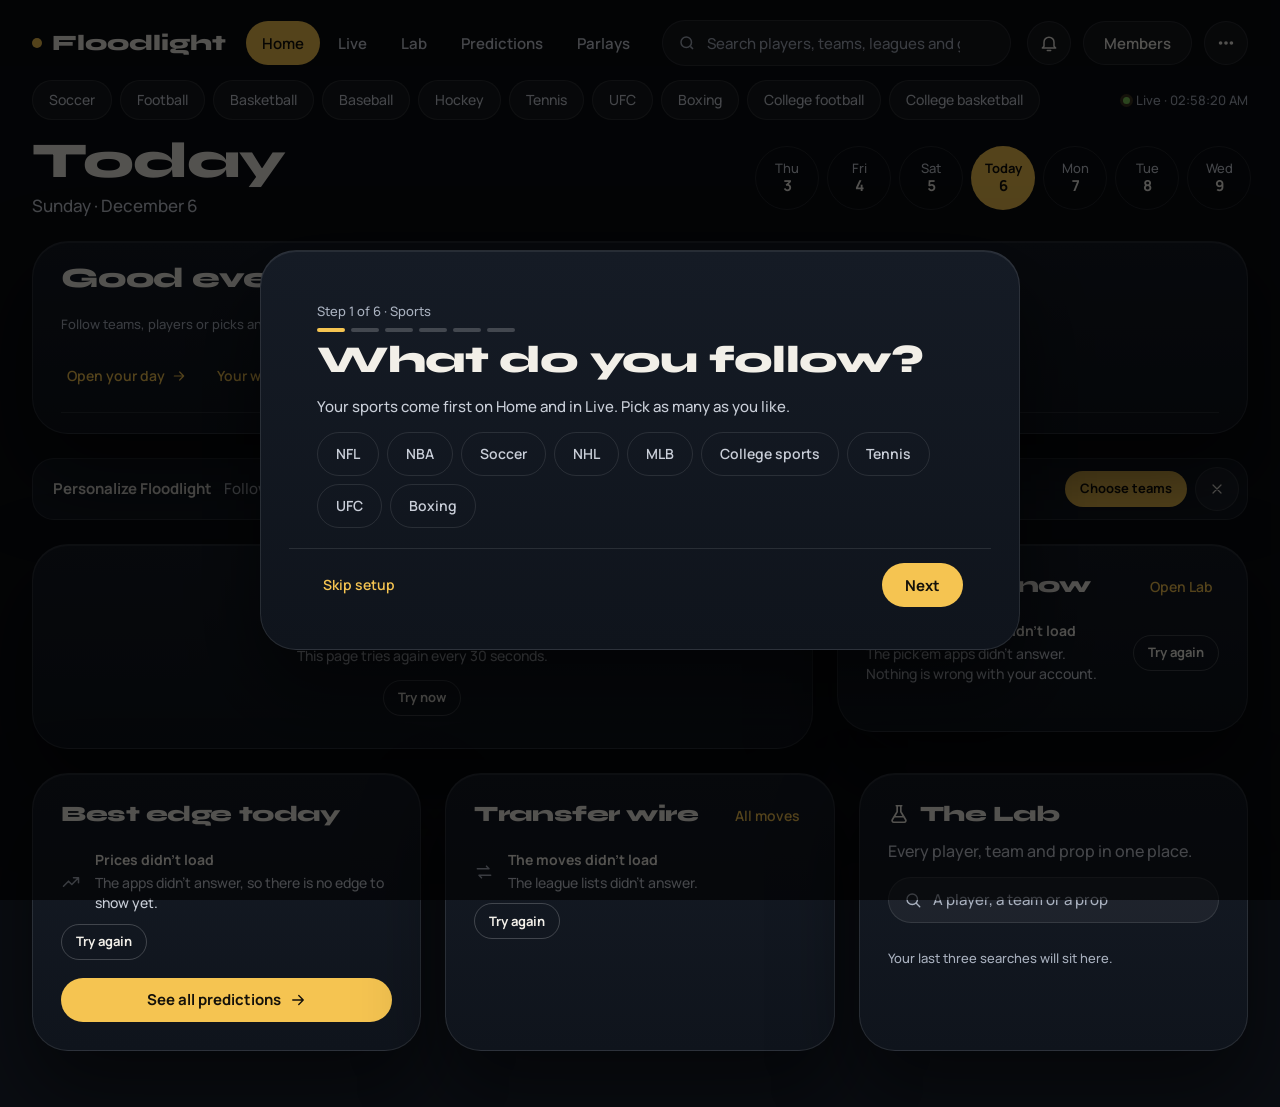
==== commit eb98ee6d: "Merge main (plans and payments, accounts, Home briefing, alerts, installable app) Co-Authored-By: Cl" ====
--- a/index.html
+++ b/index.html
@@ -5020,6 +5020,7 @@
 <script src="fighter.js"></script>
 <script src="meter.js"></script>
 <script src="market.js"></script>
+<script src="labcore.js"></script>
 <script src="edge.js"></script>
 <script src="markets.js"></script>
 <script src="marketfeed.js"></script>
@@ -5038,6 +5039,7 @@
 <script src="matchcentre.js"></script>
 <script src="labpage.js"></script>
 <script src="labtools.js"></script>
+<script src="propx.js"></script>
 <script src="injuries.js"></script>
 <script src="evidence.js"></script>
 <script src="predictions.js"></script>
--- a/pages.css
+++ b/pages.css
@@ -215,7 +215,7 @@
 .lab-tool b{font:var(--display-weight) 20px/1.15 var(--font-display);letter-spacing:var(--display-track)!important}
 .lab-tool > span:last-child{font:500 14px/1.45 var(--font-body);color:var(--text-2)}
 .lab-tool-i{display:grid;place-items:center;width:44px;height:44px;border-radius:50%;background:var(--surface-2);border:1px solid var(--border);color:var(--accent)}
-.lab-tool[aria-pressed="true"]{border-color:var(--accent);box-shadow:inset 0 0 0 1px var(--accent),var(--shadow-card)}
+.lab-tool[aria-selected="true"]{border-color:var(--accent);box-shadow:inset 0 0 0 1px var(--accent),var(--shadow-card)}
 .lab-ws{display:grid;gap:14px;scroll-margin-top:12px;min-width:0}
 .lab-ws[hidden],.lab-frame[hidden],.lab-classic[hidden],.lab-toolws[hidden],.lab-start[hidden]{display:none}
 .lab-ws-h{display:flex;align-items:flex-end;justify-content:space-between;gap:12px 20px;flex-wrap:wrap}
@@ -1054,8 +1054,8 @@
 html:root[data-theme="stadium-gold"] .lab-tool[data-labtool="trends"]{--tool-art:url("data:image/svg+xml,%3Csvg xmlns='http://www.w3.org/2000/svg' viewBox='0 0 240 160'%3E%3Cg stroke='%23EDBE55' stroke-opacity='.14'%3E%3Cpath d='M0 30H240'/%3E%3Cpath d='M0 62H240'/%3E%3Cpath d='M0 94H240'/%3E%3Cpath d='M0 126H240'/%3E%3Cpath d='M40 0V160'/%3E%3Cpath d='M80 0V160'/%3E%3Cpath d='M120 0V160'/%3E%3Cpath d='M160 0V160'/%3E%3Cpath d='M200 0V160'/%3E%3C/g%3E%3Cpath d='M6 132 44 120 78 126 112 96 146 104 178 70 206 76 234 34' fill='none' stroke='%23F3CE73' stroke-width='3' stroke-linejoin='round' stroke-linecap='round'/%3E%3Cpath d='M6 140 234 84' fill='none' stroke='%23F4EEDF' stroke-opacity='.55' stroke-width='2' stroke-dasharray='5 7'/%3E%3Cg fill='%23FFE9AE'%3E%3Ccircle cx='44' cy='120' r='4.5'/%3E%3Ccircle cx='78' cy='126' r='4.5'/%3E%3Ccircle cx='112' cy='96' r='4.5'/%3E%3Ccircle cx='146' cy='104' r='4.5'/%3E%3Ccircle cx='178' cy='70' r='4.5'/%3E%3Ccircle cx='206' cy='76' r='4.5'/%3E%3Ccircle cx='234' cy='34' r='4.5'/%3E%3C/g%3E%3C/svg%3E")}
 html:root[data-theme="stadium-gold"] .lab-tool:hover{border-color:transparent}
 html:root[data-theme="stadium-gold"] .lab-tool:hover::before{filter:brightness(1.3)}
-html:root[data-theme="stadium-gold"] .lab-tool[aria-pressed="true"]{border-color:transparent;box-shadow:none}
-html:root[data-theme="stadium-gold"] .lab-tool[aria-pressed="true"]::before{background:linear-gradient(150deg,rgba(255,226,150,.2),rgba(233,184,75,.05) 60%) padding-box,var(--panel) padding-box,var(--gold-grad) border-box;box-shadow:var(--gold-glow),var(--shadow-card)}
+html:root[data-theme="stadium-gold"] .lab-tool[aria-selected="true"]{border-color:transparent;box-shadow:none}
+html:root[data-theme="stadium-gold"] .lab-tool[aria-selected="true"]::before{background:linear-gradient(150deg,rgba(255,226,150,.2),rgba(233,184,75,.05) 60%) padding-box,var(--panel) padding-box,var(--gold-grad) border-box;box-shadow:var(--gold-glow),var(--shadow-card)}
 html:root[data-theme="stadium-gold"] .lab-tool-i{width:auto;height:32px;justify-items:start;border:0;border-radius:0;background:none}
 html:root[data-theme="stadium-gold"] .lab-tool-i svg{width:28px;height:28px}
 html:root[data-theme="stadium-gold"] .lab-tool b{font:italic 800 clamp(28px,2.7vw,38px)/.95 var(--font-poster);text-transform:uppercase!important;letter-spacing:.005em!important;background-image:var(--ivory-grad);padding-right:.1em}
@@ -2599,6 +2599,166 @@
 /* long tool links on Predictions wrap instead of running past a 320px card */
 .pd-more .cx{white-space:normal;text-align:left;max-width:100%;height:auto;min-height:44px;padding-block:8px}
 
+/* ---------- Prop Explorer (propx.js) ----------
+   A dense research table: numbers in tabular figures, the player cell is the one button per row, hit rates carry the
+   count beside the percentage so colour is never the only signal, and the evidence grade is a letter. On a phone each
+   row folds into a two-line card. */
+.px{display:grid;gap:14px}
+.px-top{display:grid;gap:12px}
+.px-c{opacity:.7;font-weight:600}
+.px-bar{display:flex;flex-wrap:wrap;gap:10px;align-items:end}
+.px-q{position:relative;flex:1 1 220px;display:flex;align-items:center;min-width:0}
+.px-q svg{position:absolute;left:14px;color:var(--muted);pointer-events:none}
+.px-q .inp{padding-left:42px}
+.px-sort{display:flex;align-items:center;gap:8px;font:600 13px/1 var(--font-body);color:var(--text-2)}
+.px-sort .inp{width:auto;min-width:200px}
+.px-fb .px-n{min-height:22px;padding:0 8px;font-size:12px}
+.px-panel{padding:20px}
+.px-grid{display:grid;grid-template-columns:repeat(auto-fill,minmax(190px,1fr));gap:14px 16px}
+.px-f.off{opacity:.55}
+.px-pa{display:flex;justify-content:flex-end;gap:10px;margin-top:16px;flex-wrap:wrap}
+.px-chips .cx svg{margin-right:-4px;opacity:.75}
+.px-sum{margin:0;font:500 14px/1.4 var(--font-body);color:var(--text-2)}.px-sum b{color:var(--text)}
+.px-err{display:flex;align-items:center;gap:8px;flex-wrap:wrap;margin:0;padding:12px 16px;border-radius:var(--radius-tile);border:1px solid color-mix(in oklab,var(--bad) 45%,transparent);background:color-mix(in oklab,var(--bad) 9%,transparent)}
+.px-skl{height:58px;border-radius:var(--radius-tile)}
+.px-tw{padding:6px 10px;overflow-x:auto;border:1px solid var(--border);border-radius:var(--radius-tile);background:var(--surface)}
+.px-t{width:100%;border-collapse:collapse;font:500 14px/1.3 var(--font-body)}
+.px-t thead th{position:sticky;top:0;z-index:1;padding:12px 10px;background:var(--surface);font:600 12px/1.2 var(--font-body);color:var(--muted);text-align:left;white-space:nowrap;border-bottom:1px solid var(--border-2)}
+.px-t abbr{text-decoration:none;cursor:help}
+.px-t td,.px-t tbody th{padding:8px 10px;border-bottom:1px solid var(--border);vertical-align:middle;text-align:left;background:none}
+.px-t tbody tr:last-child>*{border-bottom:0}
+.px-t tbody tr{cursor:pointer;transition:background-color .15s}
+.px-t tbody tr:hover{background:color-mix(in oklab,var(--text) 4%,transparent)}
+.px-t .r{text-align:right}
+.px-t td small,.px-t td b{display:block}
+.px-t td small{font:500 12px/1.3 var(--font-body);color:var(--muted);white-space:nowrap}
+.px-who{min-width:210px;font-weight:inherit}
+.px-open{display:flex;align-items:center;gap:10px;width:100%;min-height:48px;padding:0;border:0;background:none;color:inherit;text-align:left}
+.px-open:focus-visible{outline:2px solid var(--accent);outline-offset:3px;border-radius:12px}
+.px-open .avx{width:40px;height:40px}
+.px-mk b{font-weight:700}
+.px-when{white-space:nowrap;color:var(--text-2)}
+.px-hi b{color:var(--good)}.px-lo b{color:var(--bad)}
+.px-na{color:var(--muted)}
+.px-se b{font:var(--display-weight) 18px/1 var(--font-display);letter-spacing:var(--display-track)}
+.px-up{color:var(--good)}.px-dn{color:var(--bad)}
+.px-g{display:inline-grid;place-items:center;width:30px;height:30px;border-radius:8px;border:1px solid var(--border-2);font:800 15px/1 var(--font-body)}
+.px-g-A{background:color-mix(in oklab,var(--good) 22%,transparent);border-color:color-mix(in oklab,var(--good) 55%,transparent)}
+.px-g-B{background:color-mix(in oklab,var(--good) 10%,transparent)}
+.px-g-D{border-style:dashed;color:var(--text-2)}
+.px-bk small{white-space:normal;max-width:130px}
+.px-gone ul{list-style:none;margin:0;padding:0;display:grid;gap:10px}
+.px-plus{display:flex;align-items:center;gap:8px;margin:10px 0 0;font:500 13px/1.4 var(--font-body);color:var(--text-2)}
+.px-plus a,.px-panel a{color:var(--accent);font-weight:600}
+.px-foot{margin:0}
+@media (max-width:760px){
+  .px-sort{flex:1 1 100%}.px-sort .inp{flex:1;min-width:0}
+  .px-fb{flex:1 1 100%}
+  .px-tw{padding:0;background:none;border:0;box-shadow:none}
+  .px-t thead{position:absolute;width:1px;height:1px;overflow:hidden;clip:rect(0 0 0 0)}
+  .px-t,.px-t tbody{display:block}
+  .px-t tbody tr{display:grid;grid-template-columns:repeat(4,minmax(0,1fr));gap:6px 10px;padding:12px 14px;margin-bottom:10px;border:1px solid var(--border);border-radius:var(--radius-tile);background:var(--surface)}
+  .px-t tbody tr>*{border:0;padding:0}
+  .px-t .px-who{grid-column:1/-1;min-width:0}
+  .px-t .px-mk{grid-column:1/-1}
+  .px-t .px-when{grid-column:1/-1;font-size:13px}
+  .px-t .r{text-align:left}
+  .px-t td[data-k]::before{content:attr(data-k);display:block;font:600 11px/1.2 var(--font-body);color:var(--muted)}
+  .px-t .px-gc,.px-t .px-bk{grid-column:span 2}
+}
+@media (prefers-reduced-motion:reduce){.px-t tbody tr{transition:none}}
+
+/* ---------- the research panel (propx.js): a sheet from the right, full screen on a phone ---------- */
+.rp{position:fixed;inset:0;z-index:910;display:flex;justify-content:flex-end}
+.rp-scrim{position:absolute;inset:0;background:var(--scrim,rgba(0,0,0,.55))}
+.rp-sheet{position:relative;display:flex;border:1px solid var(--border-2);border-right:0;color:var(--text);flex-direction:column;width:min(620px,100vw);height:100dvh;margin:0;border-radius:var(--radius-tile) 0 0 var(--radius-tile);padding:0;overflow:hidden;background:var(--bg);box-shadow:var(--shadow-pop);animation:rpIn var(--t-med,.28s) cubic-bezier(.2,.8,.2,1)}
+@keyframes rpIn{from{transform:translateX(24px);opacity:0}}
+@media (prefers-reduced-motion:reduce){.rp-sheet{animation:none}}
+.rp-h{flex:none;display:flex;align-items:center;gap:14px;padding:18px 20px;border-bottom:1px solid var(--border);background:var(--surface)}
+.rp-ht{flex:1;min-width:0}
+.rp-ht h2{margin:0;font:var(--display-weight) 26px/1.05 var(--font-display);letter-spacing:var(--display-track);text-wrap:balance}
+.rp-ht p{margin:4px 0 0;font:500 14px/1.3 var(--font-body);color:var(--text-2)}
+.rp-b0{flex:1;overflow-y:auto;overscroll-behavior:contain;padding:18px 20px 40px;display:grid;gap:22px;align-content:start}
+.rp-line{display:grid;gap:4px}
+.rp-lt{font:var(--display-weight) 30px/1.05 var(--font-display);letter-spacing:var(--display-track)}
+.rp-nums{display:grid;grid-template-columns:repeat(4,minmax(0,1fr));gap:10px;margin:0}
+.rp-nums>div{padding:12px;border-radius:var(--radius-tile);border:1px solid var(--border);background:var(--surface-2);min-width:0}
+.rp-nums dt{font:600 12px/1.2 var(--font-body);color:var(--muted)}
+.rp-nums dd{margin:6px 0 2px;font-size:28px}
+.rp-acts{display:flex;flex-wrap:wrap;gap:8px;align-items:center}
+.rp-acts .lk{margin:0 0 0 auto}
+.rp-sec{display:grid;gap:10px}
+.rp-sec h3{margin:0;font:700 17px/1.2 var(--font-body)}
+.rp-sec h3 .lb{font-weight:500;margin-left:6px}
+.rp-sec h4{margin:6px 0 0;font:700 14px/1.2 var(--font-body)}
+.rp-sec p{margin:0}
+.rp-sum{font:500 14px/1.45 var(--font-body);color:var(--text-2)}
+.rp-tabs{justify-self:start}
+.rp-ch{width:100%;height:150px;display:block;border-bottom:1px solid var(--border)}
+.rp-b.hit{fill:var(--chart-over-flat,var(--good))}.rp-b.miss{fill:var(--chart-under-flat,var(--muted));stroke:var(--border-2);stroke-width:.25}.rp-b.push{fill:var(--muted)}
+.rp-ln{stroke:var(--text);stroke-width:1.5;stroke-dasharray:4 3;vector-effect:non-scaling-stroke}
+.rp-chk{display:flex;flex-wrap:wrap;gap:6px 16px;font:500 12px/1 var(--font-body);color:var(--muted)}
+.rp-chk span{display:inline-flex;align-items:center;gap:6px}
+.rp-chk i{width:10px;height:10px;border-radius:3px}.rp-chk i.hit{background:var(--chart-over-flat,var(--good))}.rp-chk i.miss{background:var(--chart-under-flat,var(--muted));border:1px solid var(--border-2)}.rp-chk i.ln{height:0;width:16px;border-top:2px dashed var(--text);border-radius:0;align-self:center}
+.rp-r{display:inline-block;min-width:44px;padding:3px 8px;border-radius:var(--radius-pill);font:700 12px/1.2 var(--font-body);text-align:center;border:1px solid var(--border)}
+.rp-r.hit{background:color-mix(in oklab,var(--good) 18%,transparent)}.rp-r.miss{background:color-mix(in oklab,var(--bad) 14%,transparent)}
+.rp-mini{display:flex;flex-wrap:wrap;gap:8px 22px;margin:0}
+.rp-mini dt{font:600 12px/1.2 var(--font-body);color:var(--muted)}.rp-mini dd{margin:2px 0 0;font:700 20px/1.1 var(--font-body)}
+.rp-eb{width:100%;border-collapse:collapse;font:500 14px/1.3 var(--font-body)}
+.rp-eb th{text-align:left;font-weight:600;padding:9px 0;border-bottom:1px solid var(--border)}
+.rp-eb th small{display:block;font-weight:500;color:var(--muted);margin-top:2px}
+.rp-eb td{padding:9px 0;border-bottom:1px solid var(--border);font-weight:700;vertical-align:top}
+.rp-eb .r{text-align:right}
+.rp-eb tr.tot>*{border-bottom:0;border-top:2px solid var(--border-2);font-size:16px}
+.rp-why,.rp-av,.rp-lh,.rp-sim{list-style:none;margin:0;padding:0;display:grid;gap:8px}
+.rp-why li{display:flex;gap:8px;align-items:flex-start}.rp-why li.ok svg{color:var(--good)}.rp-why li.no svg{color:var(--muted)}
+.rp-av li{display:grid;grid-template-columns:120px 1fr;gap:10px}.rp-av b{font-weight:600}
+.rp-lh li,.rp-sim li{display:flex;align-items:center;gap:12px}.rp-lh time{min-width:120px;color:var(--text-2)}.rp-sim small{color:var(--muted);margin-right:auto}
+.rp-foot{margin:4px 0 0}
+@media (max-width:640px){.rp-sheet{width:100vw;border-radius:0}.rp-nums{grid-template-columns:repeat(2,minmax(0,1fr))}.rp-h{padding:14px 16px}.rp-b0{padding:16px 16px 40px}.rp-acts .bt{flex:1 1 calc(50% - 8px)}.rp-acts .lk{margin:0}.rp-av li{grid-template-columns:1fr}}
+
+/* ---------- Predictions: evidence grade and the supported-edge breakdown (predictions.js, labcore.js) ---------- */
+.pd-eg dd{display:flex;align-items:center;gap:8px}
+.pd-gl{display:inline-grid;place-items:center;width:26px;height:26px;border-radius:7px;border:1px solid var(--border-2);font:800 14px/1 var(--font-body)}
+.pd-gl.g-A{background:color-mix(in oklab,var(--good) 22%,transparent);border-color:color-mix(in oklab,var(--good) 55%,transparent)}
+.pd-gl.g-B{background:color-mix(in oklab,var(--good) 10%,transparent)}
+.pd-gl.g-D{border-style:dashed}
+.pd-eb{width:100%;max-width:520px;border-collapse:collapse;font:500 14px/1.3 var(--font-body);margin:6px 0}
+.pd-eb th{text-align:left;font-weight:600;padding:8px 0;border-bottom:1px solid var(--border)}
+.pd-eb th small{display:block;font-weight:500;color:var(--muted);margin-top:2px}
+.pd-eb td{text-align:right;padding:8px 0;border-bottom:1px solid var(--border);font-weight:700;vertical-align:top}
+.pd-eb tr.tot>*{border-bottom:0;border-top:2px solid var(--border-2)}
+.pd-egd>summary{cursor:pointer;font:600 14px/1.3 var(--font-body);color:var(--accent);min-height:44px;display:flex;align-items:center}
+
+/* ---------- Saved boards: more actions, read-only links, line flags, archive (labpage.js) ---------- */
+.bd-more{position:relative}
+.bd-more>summary{list-style:none;cursor:pointer}
+.bd-more>summary::-webkit-details-marker{display:none}
+.bd-more>summary::after{content:"";width:7px;height:7px;margin-left:8px;border:solid currentColor;border-width:0 2px 2px 0;transform:translateY(-2px) rotate(45deg);transition:transform var(--dur-fast,.15s) var(--ease,ease)}
+.bd-more[open]>summary::after{transform:translateY(1px) rotate(-135deg)}
+.bd-menu{position:absolute;right:0;top:calc(100% + 6px);z-index:20;display:grid;gap:4px;min-width:190px;padding:6px;border:1px solid var(--border-2);border-radius:var(--radius-tile);background:var(--surface);box-shadow:var(--shadow-pop)}
+.bd-menu .bt{justify-content:flex-start;width:100%}
+.bd-menu .bt[disabled]{opacity:.45;cursor:not-allowed}
+.bd-share{display:grid;gap:8px;padding:12px 14px;border:1px solid var(--border);border-radius:var(--radius-tile);background:var(--surface-2)}
+.bd-share .inp[readonly]{font:500 13px/1.3 var(--font-body);color:var(--text-2)}
+.bd-fl{display:block;margin-top:3px;font:500 12px/1.35 var(--font-body);color:var(--text-2)}
+.bd-fl b{font-weight:700;color:var(--text)}
+.bd-fl::before{content:"";display:inline-block;width:8px;height:8px;margin-right:6px;border-radius:50%;background:var(--border-2);vertical-align:1px}
+.bd-fl.f-moved::before{background:var(--warning,var(--accent))}
+.bd-fl.f-soon::before{background:var(--accent)}
+.bd-fl.f-closed::before,.bd-fl.f-gone::before{background:transparent;border:2px solid var(--muted)}
+.bd-fsum{margin:2px 0 0;font:600 12px/1.3 var(--font-body);color:var(--text)}
+.lab-board .bd-fsum{display:block}
+.bd-archd{border-top:1px solid var(--border);padding-top:14px}
+.bd-archd>summary{cursor:pointer;min-height:44px;display:flex;align-items:center;font:600 15px/1.3 var(--font-body);color:var(--text-2)}
+.bd-arch{opacity:.85}
+.bd-lim{display:flex;flex-wrap:wrap;align-items:center;justify-content:space-between;gap:10px 16px}
+.bd-lim p{margin:0}
+@media (max-width:640px){.bd-menu{left:0;right:auto}}
+@media (prefers-reduced-motion:reduce){.bd-more>summary::after{transition:none}}
+.bd-open .rw-t .bd-fl,:root[data-theme] .bd-open .rw-t .bd-fl,:root[data-theme] .bd-open .rw-t small{white-space:normal;overflow:visible;text-overflow:clip}
+.bd-open .rw-t .bd-fl b{display:inline;font:700 12px/1.35 var(--font-body)}
+.bd-make>.bt,.bd-make>a.bt{justify-self:start}
 /* ===============================================================================================================   Plans, account, sign-in and policies (pricing.js, account.js, auth.js, legal.js, plan.js). Theme tokens only.
    ==================================================================================================================== */
 .pp-wrap,.ac-wrap,.lg-wrap{display:grid;gap:28px;min-width:0;padding-bottom:40px}
@@ -3091,6 +3251,33 @@
 .ds-dlgb{display:flex;justify-content:flex-end;gap:8px}
 @media (max-width:820px){.ds-tiles{grid-template-columns:repeat(2,minmax(0,1fr))}}
 @media (max-width:560px){.ds-rep{margin-left:0}.ds-foot{gap:4px 16px}}
+
+/* ---------- Prediction Card read as a whole (predictions.js) and the parlay history (parlays.js) ---------- */
+.pd-cx{list-style:none;margin:4px 0 0;padding:0;display:grid;gap:6px}
+.pd-cx li{display:flex;align-items:flex-start;gap:10px;padding:10px 12px;border:1px solid var(--border);border-radius:var(--radius-tile);background:var(--surface-2)}
+.pd-cx li>svg,.pd-cx li>.pd-gl{flex:none;margin-top:1px;color:var(--text-2)}
+.pd-cx li>.pd-gl{width:24px;height:24px;font-size:13px;color:var(--text)}
+.pd-cx span{display:grid;gap:2px;min-width:0}
+.pd-cx b{font:600 14px/1.3 var(--font-body);color:var(--text);overflow-wrap:anywhere}
+.pd-cx small{font:500 13px/1.35 var(--font-body);color:var(--text-2)}
+.pd-cx .pd-cx-out,.pd-cx .pd-cx-moved{border-left:3px solid var(--warning,var(--bad))}
+.pd-cx .pd-cx-out>svg{color:var(--bad)}
+.pd-nog,.py-nog{margin:8px 0 0;font:500 12px/1.4 var(--font-body);color:var(--muted)}
+.py-tread{list-style:none;margin:0;padding:0;display:grid;gap:6px}
+.py-tread li{display:flex;align-items:flex-start;gap:8px;font:500 14px/1.35 var(--font-body);color:var(--text-2)}
+.py-tread li>svg{flex:none;margin-top:3px}
+.py-tread b{color:var(--text)}
+.py-hx{display:grid;grid-template-columns:repeat(2,minmax(0,1fr));gap:8px;margin:12px 0 0}
+.py-hx>div{padding:10px 12px;border:1px solid var(--border);border-radius:var(--radius-tile);background:var(--surface-2)}
+.py-hx dt{font:500 12px/1.3 var(--font-body);color:var(--muted)}
+.py-hx dd{margin:2px 0 0;font:700 18px/1.2 var(--font-body);color:var(--text);text-transform:capitalize}
+.py-best{margin:10px 0 0}
+.py-hxs{display:grid;grid-template-columns:repeat(auto-fit,minmax(140px,1fr));gap:12px;margin-top:10px}
+.py-hxt{width:100%;border-collapse:collapse;font:500 13px/1.3 var(--font-body)}
+.py-hxt caption{text-align:left;font:600 12px/1.3 var(--font-body);color:var(--muted);padding-bottom:4px}
+.py-hxt th{text-align:left;font-weight:500;color:var(--text-2);padding:5px 0;border-top:1px solid var(--border);background:none}
+.py-hxt td{text-align:right;font-weight:700;color:var(--text);padding:5px 0;border-top:1px solid var(--border)}
+.py-hxt td small{font-weight:500;color:var(--muted);margin-left:4px}
 /* tick-box labels with links in them read as one sentence: the box sits in the margin, the words wrap as text */
 :root[data-theme] .flg-card .fla-check,.fla-check,.ac-check{display:block;position:relative;padding-left:30px}
 :root[data-theme] .flg-card .fla-check input,.fla-check input,.ac-check input{position:absolute;left:0;top:0}
@@ -3255,3 +3442,5 @@
 #stAlerts .st-rows{grid-template-columns:minmax(0,1fr)}
 .st-drw{min-width:0;overflow-x:auto}
 @media (max-width:420px){.al-t thead th{font-size:11px;letter-spacing:0;padding-inline:0}.al-t td{padding:0}.al-t th[scope="row"]{padding-left:0;font-size:13px;overflow-wrap:anywhere}}
+/* the setup and sign-in headings take focus so screen readers hear each step; the ring is only for keyboard targets */
+:is(#obTitle,#faH,.ac-dlg h2)[tabindex="-1"]:focus{outline:none}
